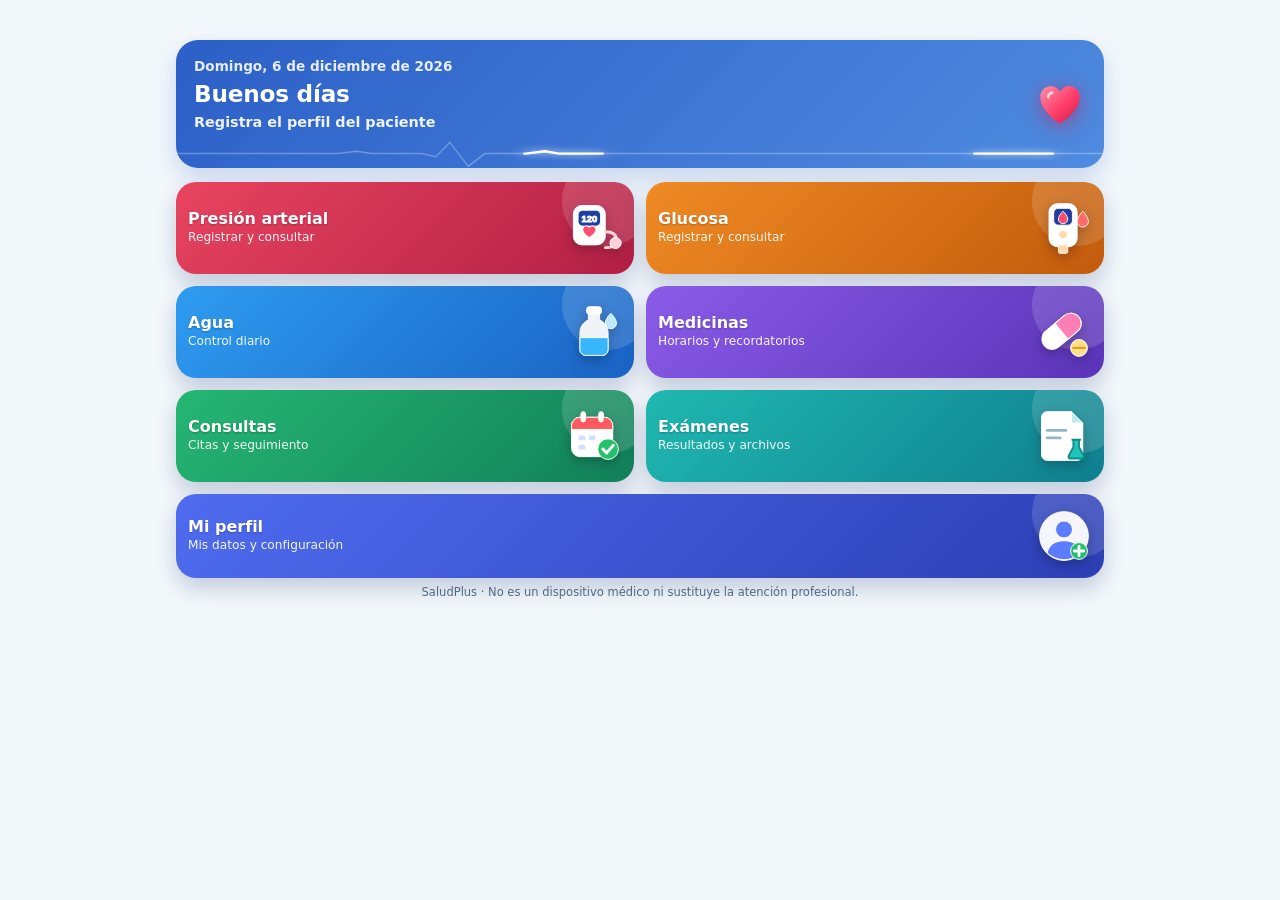
==== index.html @ 50e1f7e1 "Add files via upload" ====
<!doctype html>
<html lang="es">
<head>
<meta charset="utf-8">
<meta name="viewport" content="width=device-width, initial-scale=1, viewport-fit=cover">
<meta name="theme-color" content="#0879c9" media="(prefers-color-scheme: light)">
<meta name="theme-color" content="#0a161e" media="(prefers-color-scheme: dark)">
<meta name="description" content="SaludPlus: seguimiento personal de presión arterial, glucosa, agua, medicamentos y consultas, con asistente de salud con IA.">
<meta name="apple-mobile-web-app-capable" content="yes">
<meta name="apple-mobile-web-app-title" content="SaludPlus">
<link rel="manifest" href="manifest.json">
<link rel="icon" href="saludplus-logo.svg" type="image/svg+xml">
<link rel="apple-touch-icon" href="icon-192.png">
<title>SaludPlus</title>
<link rel="stylesheet" href="styles.css?v=65">
<link rel="stylesheet" href="exams-design.css?v=70">
<link rel="stylesheet" href="home-design.css?v=72">
<link rel="stylesheet" href="visits-design.css?v=72">
<link rel="stylesheet" href="vitals-design.css?v=72">
<link rel="stylesheet" href="care-design.css?v=77">
<link rel="stylesheet" href="reports-design.css?v=80">
<link rel="stylesheet" href="guide-design.css?v=86">
<link rel="stylesheet" href="assistant-design.css?v=81">
<link rel="stylesheet" href="print-record.css?v=80">
<link rel="stylesheet" href="hero-live.css?v=72">
</head>
<body>

<svg width="0" height="0" style="position:absolute" aria-hidden="true" focusable="false">
 <defs><linearGradient id="ringGrad" x1="0" y1="0" x2="1" y2="1"><stop offset="0" stop-color="#16b8ef"/><stop offset="1" stop-color="#21b978"/></linearGradient></defs>
 <symbol id="i-home" viewBox="0 0 24 24"><path d="M3 10.5 12 3l9 7.5"/><path d="M5.5 9.5V20h13V9.5"/><path d="M10 20v-6h4v6"/></symbol>
 <symbol id="i-activity" viewBox="0 0 24 24"><path d="M3 12h4l3-8 4 16 3-8h4"/></symbol>
 <symbol id="i-bell" viewBox="0 0 24 24"><path d="M18 8a6 6 0 0 0-12 0c0 7-3 7-3 9h18c0-2-3-2-3-9"/><path d="M10 21h4"/></symbol>
 <symbol id="i-heart" viewBox="0 0 24 24"><path d="M12 20.5s-8-4.9-8-11A4.5 4.5 0 0 1 12 7a4.5 4.5 0 0 1 8 2.5c0 6.1-8 11-8 11z"/></symbol>
 <symbol id="i-chat" viewBox="0 0 24 24"><path d="M20.5 12a8 8 0 0 1-11.7 7.1L3.5 20.5l1.4-5A8 8 0 1 1 20.5 12z"/></symbol>
 <symbol id="i-book" viewBox="0 0 24 24"><path d="M4 5a2 2 0 0 1 2-2h13v16H6a2 2 0 0 0-2 2z"/><path d="M4 19V5"/><path d="M9 8h6M9 12h4"/></symbol>
 <symbol id="i-file" viewBox="0 0 24 24"><path d="M14 3H6a2 2 0 0 0-2 2v14a2 2 0 0 0 2 2h12a2 2 0 0 0 2-2V9z"/><path d="M14 3v6h6"/><path d="M8 13h8M8 17h6"/></symbol>
 <symbol id="i-drop" viewBox="0 0 24 24"><path d="M12 3.5s6 6.3 6 10.5a6 6 0 0 1-12 0c0-4.200 6-10.500 6-10.500z"/></symbol>
 <symbol id="i-plus" viewBox="0 0 24 24"><path d="M12 5v14M5 12h14"/></symbol>
 <symbol id="i-send" viewBox="0 0 24 24"><path d="M21 3 10 14"/><path d="M21 3l-7 18-4-7-7-4z"/></symbol>
 <symbol id="i-phone" viewBox="0 0 24 24"><path d="M5 4h4l2 5-2.500 1.500a11 11 0 0 0 5 5L15 13l5 2v4a2 2 0 0 1-2 2A16 16 0 0 1 3 6a2 2 0 0 1 2-2z"/></symbol>
 <symbol id="i-alert" viewBox="0 0 24 24"><path d="M12 3.500 2.500 20h19z"/><path d="M12 10v5M12 17.500v.01"/></symbol>
 <symbol id="i-chev" viewBox="0 0 24 24"><path d="m6 9 6 6 6-6"/></symbol>
 <symbol id="i-pill" viewBox="0 0 24 24"><path d="M10.500 20.500a5 5 0 0 1-7-7l10-10a5 5 0 0 1 7 7z"/><path d="m8.500 8.500 7 7"/></symbol>
 <symbol id="i-cal" viewBox="0 0 24 24"><rect x="3.500" y="5" width="17" height="15.500" rx="3"/><path d="M3.500 10h17M8 3v4M16 3v4"/></symbol>
 <symbol id="i-gauge" viewBox="0 0 24 24"><path d="M4 16a8 8 0 1 1 16 0"/><path d="m12 16 4-5"/></symbol>
</svg>

<div class="app">

 <aside class="sidebar" aria-label="Navegación principal">
  <div class="brand"><img src="saludplus-logo.svg" alt="Logo SaludPlus"><div><b>Salud<span>Plus</span></b><small data-i18n>Control hoy, bienestar mañana</small></div></div>
  <nav class="side-nav" data-nav="side"></nav>
  <div class="side-foot">
   <div class="langpick" role="group" aria-label="Idioma / Language"><button type="button" data-lang="es">ES</button><button type="button" data-lang="en">EN</button></div>
   <p class="fine" data-i18n>Tus datos se guardan solo en este dispositivo.</p>
  </div>
 </aside>

 <div class="main-col">
  <header class="appbar">
   <div class="brand"><img src="saludplus-logo.svg" alt="Logo SaludPlus"><div><b>Salud<span>Plus</span></b><small data-i18n>Control hoy, bienestar mañana</small></div></div>
   <div class="langpick" role="group" aria-label="Idioma / Language"><button type="button" data-lang="es">ES</button><button type="button" data-lang="en">EN</button></div>
  </header>

  <main class="content">
   <nav id="subnav" class="subnav" aria-label="Secciones" hidden></nav>

   <!-- ================= HOY ================= -->
   <section id="inicio" class="view active">
    <div class="hello">
     <div><p class="eyebrow" id="todayLabel"></p><h1 id="homeGreeting">Hola</h1><p class="home-patient-identity" id="homePatientIdentity"></p></div>
     <div class="quick">
      <button class="btn small" type="button" onclick="showView('presion')"><svg class="i" style="width:18px;height:18px"><use href="#i-plus"/></svg><span data-i18n>Presión</span></button>
      <button class="btn small secondary" type="button" onclick="showView('glucosa')"><svg class="i" style="width:18px;height:18px"><use href="#i-plus"/></svg><span data-i18n>Glucosa</span></button>
      <button class="btn small secondary" type="button" data-water="250"><svg class="i" style="width:18px;height:18px"><use href="#i-drop"/></svg><span>+250 ml</span></button>
     </div>
    </div>

    <section class="home-shortcuts" aria-labelledby="shortcutTitle">
     <div class="shortcut-grid">
      <button class="shortcut-card shortcut-bp" type="button" onclick="showView('presion')" aria-label="Abrir presión arterial">
       <span class="shortcut-icon" aria-hidden="true"><svg class="art" viewBox="0 0 64 64" aria-hidden="true"><rect x="10" y="8" width="34" height="42" rx="9" fill="#fff"/><rect x="15" y="13" width="24" height="17" rx="5" fill="#1d3f9e"/><text x="27" y="26" font-size="10" font-weight="800" fill="#fff" text-anchor="middle" font-family="Arial">120</text><path d="M27 42s-7-4-7-8.5a3.8 3.8 0 017-2 3.8 3.8 0 017 2C34 38 27 42 27 42z" fill="#ff4d6d"/><path d="M44 36c9 0 12 4 12 9s-4 8-12 8" fill="none" stroke="#ffd1d9" stroke-width="3" stroke-linecap="round"/><circle cx="55" cy="48" r="6" fill="#ffd1d9"/></svg></span>
       <span class="shortcut-copy"><strong data-i18n>Presión arterial</strong><small data-i18n>Registrar y consultar</small></span>
       <span class="shortcut-arrow" aria-hidden="true">›</span>
      </button>
      <button class="shortcut-card shortcut-glucose" type="button" onclick="showView('glucosa')" aria-label="Abrir glucosa">
       <span class="shortcut-icon" aria-hidden="true"><svg class="art" viewBox="0 0 64 64" aria-hidden="true"><rect x="16" y="6" width="30" height="46" rx="9" fill="#fff"/><rect x="21" y="11" width="20" height="18" rx="5" fill="#1d3f9e"/><path d="M31 14s5 5 5 8.4a5 5 0 01-10 0C26 19 31 14 31 14z" fill="#ff4d6d"/><circle cx="31" cy="39" r="4.5" fill="#ffd9a8"/><rect x="26" y="50" width="10" height="9" rx="2" fill="#ffd9a8"/><path d="M52 14s6 6.5 6 11a6 6 0 01-12 0c0-4.5 6-11 6-11z" fill="#ff6b6b"/></svg></span>
       <span class="shortcut-copy"><strong data-i18n>Glucosa</strong><small data-i18n>Registrar y consultar</small></span>
       <span class="shortcut-arrow" aria-hidden="true">›</span>
      </button>
      <button class="shortcut-card shortcut-water" type="button" onclick="showView('agua')" aria-label="Abrir control de agua">
       <span class="shortcut-icon" aria-hidden="true"><svg class="art" viewBox="0 0 64 64" aria-hidden="true"><rect x="24" y="5" width="16" height="8" rx="3" fill="#fff"/><path d="M26 13h12v6c6 3 9 8 9 14v18a6 6 0 01-6 6H23a6 6 0 01-6-6V33c0-6 3-11 9-14z" fill="#fff" fill-opacity=".92"/><path d="M17 38h30v13a6 6 0 01-6 6H23a6 6 0 01-6-6z" fill="#38b6ff"/><path d="M50 12s6 6 6 10.5a6 6 0 01-12 0C44 18 50 12 50 12z" fill="#bfe9ff"/></svg></span>
       <span class="shortcut-copy"><strong data-i18n>Agua</strong><small data-i18n>Control diario</small></span>
       <span class="shortcut-arrow" aria-hidden="true">›</span>
      </button>
      <button class="shortcut-card shortcut-meds" type="button" onclick="showView('medicamentos')" aria-label="Abrir medicinas">
       <span class="shortcut-icon" aria-hidden="true"><svg class="art" viewBox="0 0 64 64" aria-hidden="true"><g transform="rotate(-40 30 32)"><rect x="6" y="20" width="48" height="22" rx="11" fill="#fff"/><path d="M30 20h13a11 11 0 010 22H30z" fill="#ff7eb6"/></g><circle cx="48" cy="49" r="9" fill="#ffe08a"/><path d="M42 49h12" stroke="#e0a21b" stroke-width="2.5" stroke-linecap="round"/></svg></span>
       <span class="shortcut-copy"><strong data-i18n>Medicinas</strong><small data-i18n>Horarios y recordatorios</small></span>
       <span class="shortcut-arrow" aria-hidden="true">›</span>
      </button>
      <button class="shortcut-card shortcut-visits" type="button" onclick="showView('consultas')" aria-label="Abrir consultas">
       <span class="shortcut-icon" aria-hidden="true"><svg class="art" viewBox="0 0 64 64" aria-hidden="true"><rect x="8" y="12" width="44" height="42" rx="9" fill="#fff"/><path d="M8 21a9 9 0 019-9h26a9 9 0 019 9v4H8z" fill="#ff5a5f"/><rect x="18" y="6" width="5" height="11" rx="2.5" fill="#fff"/><rect x="37" y="6" width="5" height="11" rx="2.5" fill="#fff"/><g fill="#cfe0ff"><rect x="15" y="31" width="8" height="6" rx="2"/><rect x="26" y="31" width="8" height="6" rx="2"/><rect x="15" y="41" width="8" height="6" rx="2"/></g><circle cx="47" cy="46" r="11" fill="#23c16b"/><path d="M41.5 46l4 4 7-8" fill="none" stroke="#fff" stroke-width="3.2" stroke-linecap="round" stroke-linejoin="round"/></svg></span>
       <span class="shortcut-copy"><strong data-i18n>Consultas</strong><small data-i18n>Citas y seguimiento</small></span>
       <span class="shortcut-arrow" aria-hidden="true">›</span>
      </button>
      <button class="shortcut-card shortcut-exams" type="button" onclick="showView('examenes')" aria-label="Abrir exámenes">
       <span class="shortcut-icon" aria-hidden="true"><svg class="art" viewBox="0 0 64 64" aria-hidden="true"><path d="M12 6h26l12 12v34a6 6 0 01-6 6H12a6 6 0 01-6-6V12a6 6 0 016-6z" transform="translate(2 0)" fill="#fff"/><path d="M40 6v12h12" fill="#bfe9ee"/><g stroke="#8fb9c4" stroke-width="3" stroke-linecap="round"><path d="M14 26h20M14 34h14"/></g><path d="M40 36h10M42 36v8l-5 9a2 2 0 002 3h12a2 2 0 002-3l-5-9v-8" fill="#20c4b8" stroke="#0e8f89" stroke-width="2" stroke-linejoin="round"/></svg></span>
       <span class="shortcut-copy"><strong data-i18n>Exámenes</strong><small data-i18n>Resultados y archivos</small></span>
       <span class="shortcut-arrow" aria-hidden="true">›</span>
      </button>
      <button class="shortcut-card shortcut-ai" type="button" onclick="showView('asistente')" aria-label="Abrir asistente de salud con IA">
       <span class="shortcut-icon" aria-hidden="true"><svg class="art" viewBox="0 0 64 64" aria-hidden="true"><path d="M10 12h38a6 6 0 016 6v20a6 6 0 01-6 6H30l-10 9v-9h-10a6 6 0 01-6-6V18a6 6 0 016-6z" transform="translate(0 0)" fill="#fff"/><circle cx="22" cy="28" r="3.4" fill="#7a5cf0"/><circle cx="32" cy="28" r="3.4" fill="#7a5cf0"/><circle cx="42" cy="28" r="3.4" fill="#7a5cf0"/><path d="M50 4l2 5 5 2-5 2-2 5-2-5-5-2 5-2z" fill="#ffd45c"/></svg></span>
       <span class="shortcut-copy"><strong data-i18n>Asistente IA</strong><small data-i18n>Preguntas de salud</small></span>
       <span class="shortcut-arrow" aria-hidden="true">›</span>
      </button>
      <button class="shortcut-card shortcut-profile" type="button" onclick="showView('paciente')" aria-label="Abrir mi perfil">
       <span class="shortcut-icon" aria-hidden="true"><svg class="art" viewBox="0 0 64 64" aria-hidden="true"><circle cx="32" cy="32" r="26" fill="#fff" fill-opacity=".95"/><circle cx="32" cy="25" r="9" fill="#5b7cff"/><path d="M14 50c2-9 9-13 18-13s16 4 18 13a26 26 0 01-36 0z" fill="#5b7cff"/><circle cx="48" cy="48" r="9" fill="#23c16b"/><path d="M48 43v10M43 48h10" stroke="#fff" stroke-width="3" stroke-linecap="round"/></svg></span>
       <span class="shortcut-copy"><strong data-i18n>Mi perfil</strong><small data-i18n>Mis datos y configuración</small></span>
       <span class="shortcut-arrow" aria-hidden="true">›</span>
      </button>
     </div>
    </section>

    <div id="homeLegacy" hidden><div class="home-summary-heading">
     <h2 data-i18n>Resumen de salud</h2>
     <p class="muted" data-i18n>Tus últimos registros y próximos eventos.</p>
    </div>
    <div class="tiles">
     <article class="card tile wide" id="avgBPCard">
      <div class="label"><svg class="i"><use href="#i-gauge"/></svg><span data-i18n>Presión arterial</span></div>
      <div class="bpwrap"><div class="bpmain">
      <div class="row between wrap" style="align-items:flex-end;gap:16px">
       <div><div class="muted" style="font-size:12.5px" data-i18n>Última toma (brazo izquierdo)</div><div class="value" id="homeBP">—</div><div class="muted" style="font-size:12.5px" id="homeBPSub">Sin registros</div></div>
       <div class="avgbox"><div class="muted" style="font-size:12.5px" data-i18n>Promedio de las últimas 7 tomas</div><div class="value" id="avgBP" style="font-size:22px">—</div><div id="avgBPStatus" class="bp-status" hidden></div></div>
      </div>
      <p class="muted" style="font-size:12.5px" id="avgBPSub">Se calcula con las mediciones guardadas.</p>
      <p class="muted" style="font-size:12.5px"><span data-i18n>PAM promedio:</span> <strong id="homePamAvg">—</strong></p>
      </div><div id="homeGauge"></div></div>
     </article>

     <article class="card tile">
      <div class="label"><svg class="i"><use href="#i-drop"/></svg><span data-i18n>Glucosa</span></div>
      <div class="value" id="homeGlucose">—</div>
      <div class="muted" style="font-size:12.5px" id="homeGlucoseSub">Sin registros</div>
     </article>

     <article class="card tile">
      <div class="label"><svg class="i"><use href="#i-drop"/></svg><span data-i18n>Agua de hoy</span></div>
      <div class="row wrap" style="gap:10px 14px">
       <div class="ring"><svg viewBox="0 0 100 100" aria-hidden="true"><circle class="bg" cx="50" cy="50" r="46"/><circle class="fg" id="ringFg" cx="50" cy="50" r="46"/></svg><b id="ringPct">0%</b></div>
       <div><div class="muted" style="font-size:12.5px" id="waterSummary">0 ml</div><button class="btn small ghost" type="button" style="margin-top:8px" onclick="showView('agua')" data-i18n>Registrar</button></div>
      </div>
      <div class="bar" hidden><div id="waterBar"></div></div>
     </article>

     <article class="card tile wide">
      <div class="label"><svg class="i"><use href="#i-pill"/></svg><span data-i18n>Próxima toma de medicamento</span></div>
      <div class="value" id="nextDoseTitle" style="font-size:20px">—</div>
      <div class="muted" style="font-size:13px" id="nextDoseSub">—</div>
      <div><button class="btn small secondary hidden" type="button" id="nextDoseBtn" style="margin-top:6px" data-i18n>Marcar como tomada</button></div>
     </article>

     <article class="card tile wide">
      <div class="label"><svg class="i"><use href="#i-cal"/></svg><span data-i18n>Próximas citas</span></div>
      <div id="upcomingVisits" class="list"><div class="empty" data-i18n>No hay citas futuras registradas.</div></div>
     </article>
     <article class="card tile wide">
      <div class="label"><svg class="i"><use href="#i-file"/></svg><span data-i18n>Control de exámenes</span></div>
      <div id="homeExams" class="list"></div>
      <div><button class="btn small ghost" type="button" onclick="showView('examenes')" style="margin-top:6px" data-i18n>Ver exámenes</button></div>
     </article>
    </div>

    <div class="stack" style="margin-top:14px">
     <article class="card ficha">
      <h3 data-i18n>Ficha de emergencia</h3>
      <dl>
       <dt data-i18n>Paciente</dt><dd id="homePatientName">No registrado</dd>
       <dt data-i18n>Tipo de sangre</dt><dd id="homeBloodType">No registrado</dd>
       <dt data-i18n>Alergias a medicamentos</dt><dd id="homeMedAllergies">No registradas</dd>
       <dt data-i18n>Otras alergias</dt><dd id="homeOtherAllergies">No registradas</dd>
       <dt data-i18n>Contacto de emergencia</dt><dd id="homeEmergency">No registrado</dd>
      </dl>
      <a class="btn small call hidden" id="homeEmergencyCall" href="#"><svg class="i" style="width:18px;height:18px"><use href="#i-phone"/></svg><span data-i18n>Llamar al contacto</span></a>
      <p style="margin-top:12px"><button class="btn small ghost" type="button" onclick="showView('paciente')" data-i18n>Editar perfil</button></p>
     </article>

     <article class="card">
      <div class="row between"><h3 data-i18n>Medicamentos y horarios</h3><span class="fine"><span id="homeMeds">0</span> <span data-i18n>medicamentos</span> · <span id="homeVisits">0</span> <span data-i18n>consultas</span></span></div>
      <div id="homeMedicationSchedule" class="list"><div class="empty" data-i18n>No hay medicamentos registrados.</div></div>
      <p style="margin-top:12px"><button class="btn small ghost" type="button" onclick="showView('medicamentos')" data-i18n>Administrar medicamentos</button></p>
     </article>

     <details class="fold">
      <summary><span data-i18n>Promedios de presión por periodo</span><svg class="i"><use href="#i-chev"/></svg></summary>
      <div class="fold-body">
       <div class="formgrid">
        <div class="field"><label for="homeAvgStart" data-i18n>Desde</label><input id="homeAvgStart" type="date"></div>
        <div class="field"><label for="homeAvgEnd" data-i18n>Hasta</label><input id="homeAvgEnd" type="date"></div>
       </div>
       <div class="form-actions"><button class="btn" id="homeUpdateAverages" type="button" data-i18n>Actualizar promedios</button></div>
       <div class="kpis" style="margin-top:12px">
        <div class="kpi"><span data-i18n>Sistólica / diastólica</span><strong id="homePeriodBP">—</strong></div>
        <div class="kpi"><span data-i18n>PAM promedio estimada</span><strong id="homePeriodPAM">—</strong></div>
        <div class="kpi"><span data-i18n>Mediciones incluidas</span><strong id="homePeriodCount">0</strong></div>
       </div>
       <p class="fine" style="margin-top:10px" id="homePeriodMessage">Selecciona el periodo y pulsa Actualizar promedios.</p>
      </div>
     </details>

     <details class="fold">
      <summary><span data-i18n>Últimas mediciones de presión</span><svg class="i"><use href="#i-chev"/></svg></summary>
      <div class="fold-body">
       <div class="tablewrap"><table class="report-table"><thead><tr><th data-i18n>Fecha</th><th data-i18n>Hora</th><th data-i18n>Izquierdo</th><th data-i18n>Derecho</th><th data-i18n>PAM aprox.</th></tr></thead><tbody id="homePressureTable"><tr><td colspan="5">—</td></tr></tbody></table></div>
       <p style="margin-top:12px"><button class="btn small ghost" type="button" onclick="showView('presion')" data-i18n>Ver todas las mediciones</button></p>
      </div>
     </details>

     <details class="fold">
      <summary><span data-i18n>Calendario de citas</span><svg class="i"><use href="#i-chev"/></svg></summary>
      <div class="fold-body grid cols-2">
       <div><h3 data-i18n>Próximas</h3><div id="homeUpcomingAppointments" class="list"><div class="empty" data-i18n>No hay próximas citas registradas.</div></div></div>
       <div><h3 data-i18n>Anteriores</h3><div id="homeCompletedAppointments" class="list"><div class="empty" data-i18n>No hay citas anteriores registradas.</div></div></div>
      </div>
     </details>

     <p class="notice" data-i18n>SaludPlus ayuda a organizar mediciones y documentos; no diagnostica ni sustituye a un profesional sanitario. Si tienes síntomas preocupantes, busca atención médica.</p>
    </div>
   </div>
   </section>

   <!-- ================= CONTROLES ================= -->
   <section id="presion" class="view">
    <button type="button" class="back-home-btn" onclick="showView('inicio')"><span aria-hidden="true">←</span> <span data-i18n>Volver a Inicio</span></button>
    <div class="page-head"><div><h2 data-i18n>Presión arterial</h2><p data-i18n>Registra cada toma y compara ambos brazos.</p></div>
</div>
<div class="card bp-entry-card premium-monitor">
 <div class="premium-topline">
  <div class="premium-brand"><span class="premium-logo">✿</span><span>Salud<strong>Plus</strong></span></div>
  <span class="premium-heart-mini">♡</span>
 </div>
 <div class="patient-summary" id="bpPatientSummary"><div><strong id="bpPatientName">Paciente sin configurar</strong><span id="bpPatientDetails">Completa el perfil clínico para mostrar sus datos aquí.</span></div><button type="button" class="btn secondary small" onclick="showView('perfil')">Editar perfil</button></div>
 <form id="bpForm">
  <div class="premium-dual-intro">
   <div class="premium-heart-platform"><div class="premium-big-heart">♥<svg viewBox="0 0 220 80" aria-hidden="true"><path d="M0 42 H54 L69 42 L83 18 L98 65 L116 29 L130 42 H160 L175 42 L188 25 L199 56 L210 42 H220"/></svg></div><div class="premium-rings"></div></div>
   <div><strong>Registro de ambos brazos</strong><span>Ingresa cada medición por separado en un solo registro.</span></div>
  </div>
  <div class="premium-dual-arms">
   <section class="premium-arm-panel">
    <header><span class="arm-symbol">◉</span><div><strong>Brazo izquierdo</strong><small>Medición izquierda</small></div><span class="arm-tag">IZQ.</span></header>
    <div class="premium-arm-fields">
     <label><span>Sistólica</span><input name="leftSys" type="number" inputmode="numeric" min="50" max="300" placeholder="120"/></label>
     <label><span>Diastólica</span><input name="leftDia" type="number" inputmode="numeric" min="30" max="200" placeholder="80"/></label>
     <label><span>Pulso</span><input name="leftPulse" type="number" inputmode="numeric" min="20" max="250" placeholder="72"/></label>
    </div>
   </section>
   <section class="premium-arm-panel right">
    <header><span class="arm-symbol">◉</span><div><strong>Brazo derecho</strong><small>Medición derecha</small></div><span class="arm-tag">DER.</span></header>
    <div class="premium-arm-fields">
     <label><span>Sistólica</span><input name="rightSys" type="number" inputmode="numeric" min="50" max="300" placeholder="120"/></label>
     <label><span>Diastólica</span><input name="rightDia" type="number" inputmode="numeric" min="30" max="200" placeholder="80"/></label>
     <label><span>Pulso</span><input name="rightPulse" type="number" inputmode="numeric" min="20" max="250" placeholder="72"/></label>
    </div>
   </section>
  </div>
  <p class="premium-dual-help">Puedes registrar un brazo o ambos en el mismo registro. Completa sistólica y diastólica de cada brazo que hayas medido.</p>
  <div class="premium-footer">
   <label class="premium-date"><span>▦</span><input name="date" type="date" required/></label>
   <label class="premium-date"><span>◷</span><input name="time" type="time" required/></label>
   <button class="btn premium-save" type="submit"><span>▣</span> Guardar</button>
  </div>
  <div class="premium-extras">
   <label><span>N.º de toma</span><select name="take"><option>1</option><option>2</option><option>3</option></select></label>
   <label class="premium-notes"><span>Notas (opcional)</span><input name="notes" placeholder="Ej. en reposo, por la mañana"/></label>
   <button class="btn premium-clear" type="reset">Limpiar valores</button>
  </div>
 </form>
</div>
<div class="card" id="bpAverageCard"><div class="bpwrap"><div class="bpmain">
      <div class="muted" style="font-size:13px" data-i18n>Clasificación del registro</div>
      <div class="value" id="bpCombinedAvg">—</div>
      <div id="bpAverageStatus" class="bp-status" hidden></div>
      <div class="muted" style="font-size:13px" id="bpAverageAdvice">Registra mediciones para ver la clasificación orientativa.</div>
     </div><div id="bpGauge"></div></div></div>
<div class="card age-clinical-card" id="ageClinicalCard" aria-live="polite"><div class="row between wrap"><div><h3 style="margin:0">Interpretación según perfil</h3><p class="muted" id="clinicalProfileLine">Completa tu fecha de nacimiento en Mi perfil.</p></div><span class="badge" id="clinicalAgeBadge">Perfil pendiente</span></div><div class="clinical-metrics" id="clinicalMetrics"><div class="clinical-metric status-unknown"><small>Presión más reciente</small><strong>—</strong><span>Esperando registros</span></div><div class="clinical-metric status-unknown"><small>PAM aproximada</small><strong>—</strong><span>No es un diagnóstico</span></div><div class="clinical-metric status-unknown"><small>Pulso registrado</small><strong>—</strong><span>Depende de edad y actividad</span></div></div><p class="fine" id="clinicalGuidance">La clasificación se selecciona según edad y referencia clínica. No sustituye una valoración profesional.</p></div>
<div class="card"><div class="row between" style="margin-bottom:10px"><h3 style="margin:0" data-i18n>Historial</h3><span class="muted" style="font-size:13px" id="bpCount">0 registros</span></div><div id="bpList" class="list"><div class="empty" data-i18n>Aún no hay mediciones.</div></div>
</div>
<div class="card map-entry-card"><div class="row between wrap" style="align-items:center;gap:12px">
      <div><h3 data-i18n>Mapa de presión</h3><p class="muted" data-i18n>Organiza las lecturas domiciliarias por hora y observa su evolución diaria.</p></div>
     </div></div>
<div class="bp-hidden-support" hidden aria-hidden="true"><div class="card" id="bpSelectedCard">
      <div class="row between wrap"><div><h3>Medición seleccionada</h3><p class="muted" id="bpSelectedDateTime">Selecciona un registro del historial para ver su velocímetro.</p></div><span class="badge">Historial</span></div>
      <div class="value" id="bpSelectedValue">—</div><div id="bpSelectedGauge"></div>
     </div>
    
    <div class="stack">
     
     
     <div class="grid cols-3">
      <div class="card tile reference-tile metric-reference-card">
       <div class="label" data-i18n>Promedio sistólica</div>
       <div class="metric-main"><div class="value" id="bpSysAvg">—</div><div id="bpSysMiniGauge" class="mini-gauge"></div></div>
       <div class="reference-note"><strong>Referencia adultos en casa:</strong><br>Menor de 120: no elevada<br>120–134: elevada<br>135 o más: umbral de hipertensión*</div>
      </div>
      <div class="card tile reference-tile metric-reference-card">
       <div class="label" data-i18n>Promedio diastólica</div>
       <div class="metric-main"><div class="value" id="bpDiaAvg">—</div><div id="bpDiaMiniGauge" class="mini-gauge"></div></div>
       <div class="reference-note"><strong>Referencia adultos en casa:</strong><br>Menor de 70: no elevada<br>70–84: elevada<br>85 o más: umbral de hipertensión*</div>
      </div>
      <div class="card tile reference-tile pam-reference-tile metric-reference-card">
       <div class="label" data-i18n>PAM promedio aproximada</div>
       <div class="metric-main"><div class="value" id="bpPamAvg">—</div><div id="pamMiniGauge" class="mini-gauge pam-mini-gauge"></div></div>
       <div id="pamScale" class="pam-scale" aria-live="polite">
        <div class="pam-scale-status">Esperando mediciones</div>
        <div class="pam-scale-track"><span class="pam-zone pam-low"></span><span class="pam-zone pam-usual"></span><span class="pam-zone pam-high"></span><i id="pamScaleMarker" class="pam-marker" hidden></i></div>
        <div class="pam-scale-labels"><span>Baja<br><b>&lt;65</b></span><span>Referencia habitual*<br><b>65–100</b></span><span>Elevada<br><b>&gt;100</b></span></div>
        <p id="pamScaleExplanation" class="reference-note">La PAM es un cálculo orientativo; no diagnostica por sí sola daño en órganos.</p>
       </div>
      </div>
     </div>
     <div class="card tile reference-tile"><div class="label" data-i18n>Diferencia sistólica entre brazos</div><div class="value" id="bpDiff">—</div><div class="reference-note"><strong>Referencia:</strong><br>Más de 10 mmHg: repetir y confirmar la diferencia. Si persiste, las mediciones posteriores suelen hacerse en el brazo con la cifra mayor.</div></div>
     <div class="notice reference-caution"><strong>Importante:</strong> Estas cifras de sistólica y diastólica corresponden a referencias para adultos en mediciones domiciliarias, basadas en ESC 2024. No deben aplicarse automáticamente a niños o adolescentes: sus valores se interpretan según edad, sexo, estatura y criterio profesional. *El umbral se valora con el promedio de sistólica y/o diastólica, no con una cifra aislada.</div>

     
     
     <p class="notice" data-i18n>La PAM se estima como (sistólica + 2 × diastólica) / 3. Las diferencias entre brazos y los promedios son datos descriptivos, no un diagnóstico. Para seguimiento habitual, mide en condiciones consistentes y sigue las indicaciones de tu profesional.</p>
    </div></div>
</section>

   <section id="mapa-presion" class="view map-pressure-screen" hidden aria-hidden="true">
    <button type="button" class="back-home-btn" onclick="showView('inicio')"><span aria-hidden="true">←</span> <span data-i18n>Volver a Inicio</span></button>
    <div class="page-head"><div><h2 data-i18n>Mapa de presión</h2><p data-i18n>Seguimiento domiciliario de las mediciones según la hora del día.</p></div></div>
    <div class="card bp-entry-card premium-monitor map-monitor-shell">
     <div class="premium-topline">
      <div class="premium-brand"><span class="premium-logo">✿</span><span>Salud<strong>Plus</strong></span></div>
      <span class="premium-heart-mini">♡</span>
     </div>
     <div class="patient-summary map-patient-summary"><div><strong id="mapPatientName">Paciente sin configurar</strong><span id="mapPatientDetails">Completa el perfil clínico para mostrar sus datos aquí.</span></div><button type="button" class="btn secondary small" onclick="showView('perfil')">Editar perfil</button></div>
     <div class="premium-dual-intro map-heart-intro">
      <div class="premium-heart-platform"><div class="premium-big-heart">♥<svg viewBox="0 0 220 80" aria-hidden="true"><path d="M0 42 H54 L69 42 L83 18 L98 65 L116 29 L130 42 H160 L175 42 L188 25 L199 56 L210 42 H220"/></svg></div><div class="premium-rings"></div></div>
      <div><strong>Mapa de presión</strong><span>Organiza y consulta tus mediciones por día y horario.</span></div>
     </div>
     <div class="map-content-stack">
     <div class="notice map-disclaimer"><strong>Importante:</strong> Este mapa organiza mediciones hechas en casa. No sustituye un MAPA clínico de 24 horas con un monitor automático. No hagas mediciones adicionales ni cambies tratamientos sin indicación profesional.</div>
     <div class="card"><h3 data-i18n>Configurar seguimiento</h3><p class="muted">Los horarios son orientativos y se pueden ajustar a las indicaciones del profesional de salud.</p>
      <form id="bpMapSettingsForm"><div class="formgrid">
       <div class="field"><label>Fecha de inicio</label><input name="startDate" type="date" required></div>
       <div class="field"><label>Duración del seguimiento</label><select name="duration"><option value="3">3 días</option><option value="7" selected>7 días</option></select></div>
       <div class="field"><label>Hora orientativa de mañana</label><input name="morningTime" type="time" required></div>
       <div class="field"><label>Hora orientativa de noche</label><input name="eveningTime" type="time" required></div>
      </div><div class="form-actions"><button class="btn" type="submit">Guardar configuración</button></div></form>
      <p class="fine">En protocolos domiciliarios habituales se realizan lecturas por la mañana y por la noche, con dos mediciones separadas por aproximadamente un minuto. El profesional debe confirmar el plan apropiado para cada paciente.</p>
     </div>
     <div class="card"><h3 data-i18n>Registrar sesión</h3><p class="muted">Registra dos lecturas de la misma sesión. Selecciona el brazo indicado por tu profesional.</p>
      <form id="bpMapSessionForm"><div class="formgrid">
       <div class="field"><label>Fecha</label><input name="date" type="date" required></div>
       <div class="field"><label>Sesión</label><select name="period"><option>Mañana</option><option>Noche</option><option>Otra hora</option></select></div>
       <div class="field"><label>Brazo utilizado</label><select name="arm"><option>Izquierdo</option><option>Derecho</option></select></div>
       <div class="field"><label>Hora de lectura 1</label><input name="time1" type="time" required></div>
       <div class="field"><label>Lectura 1 · sistólica</label><input name="sys1" type="number" min="40" max="300" required></div>
       <div class="field"><label>Lectura 1 · diastólica</label><input name="dia1" type="number" min="20" max="200" required></div>
       <div class="field"><label>Lectura 1 · pulso (opcional)</label><input name="pulse1" type="number" min="20" max="250"></div>
       <div class="field"><label>Hora de lectura 2</label><input name="time2" type="time" required></div>
       <div class="field"><label>Lectura 2 · sistólica</label><input name="sys2" type="number" min="40" max="300" required></div>
       <div class="field"><label>Lectura 2 · diastólica</label><input name="dia2" type="number" min="20" max="200" required></div>
       <div class="field"><label>Lectura 2 · pulso (opcional)</label><input name="pulse2" type="number" min="20" max="250"></div>
       <div class="field full"><label>Notas (opcional)</label><input name="notes" placeholder="Ej. antes del desayuno, reposo"></div>
      </div><div class="form-actions"><button class="btn" type="submit">Guardar sesión</button><button class="btn ghost" type="reset">Limpiar</button></div></form>
     </div>
     <div class="card"><div class="row between wrap"><div><h3>Gráfica diaria</h3><p class="muted">La gráfica muestra las lecturas según su hora real.</p></div><div class="field map-date-field"><label>Ver día</label><input id="bpMapDay" type="date"></div></div>
      <div id="bpMapProgress" class="map-progress"></div><div id="bpMapChart" class="map-chart"><div class="empty">Registra una sesión para generar la gráfica.</div></div><div id="bpMapAverages" class="map-averages"></div>
     </div>
     <div class="card"><div class="row between wrap"><h3>Sesiones registradas</h3><span id="bpMapCount" class="muted">0 sesiones</span></div><div id="bpMapList" class="list"></div></div>
    </div></div></section>

   <section id="glucosa" class="view">
    <button type="button" class="back-home-btn" onclick="showView('inicio')"><span aria-hidden="true">←</span> <span data-i18n>Volver a Inicio</span></button>
    <div class="page-head"><div><h2 data-i18n>Control de glucosa</h2><p data-i18n>Registra tu lectura directamente en el glucómetro digital.</p></div></div>

    <div class="glucose-design2">
      <div class="glucose-design2-head">
        <div class="glucose-brandline"><span class="glucose-brandmark">✿</span><strong>Salud<span>Plus</span></strong></div>
        <span class="glucose-head-caption">CONTROL DE GLUCOSA</span>
      </div>

      <div class="glucose-design2-grid">
        <form id="glucoseForm" class="glucose-device-form">
          <div class="glucose-device">
            <div class="glucose-device-top"><span class="glucose-drop">◆</span><strong>Glucosa</strong><small>mg/dL</small></div>
            <div class="glucose-device-screen">
              <label for="glucoseInput">Resultado de tu medición</label>
              <div class="glucose-input-line">
                <input id="glucoseInput" name="value" type="number" inputmode="decimal" min="20" max="800" placeholder="105" required aria-label="Resultado de glucosa en miligramos por decilitro"/>
                <span>mg/dL</span>
              </div>
            </div>
            <div class="glucose-moment-label">¿Cuándo te mediste?</div>
            <select name="when" id="glucoseMoment" class="glucose-moment-select">
              <option>Ayunas</option><option>Antes de comer</option><option>2 horas después de comer</option><option>Antes de dormir</option><option>Otro</option>
            </select>
            <div class="glucose-device-datetime">
              <label>Fecha<input name="date" type="date" required></label>
              <label>Hora<input name="time" type="time" required></label>
            </div>
            <label class="glucose-notes-label">Notas (opcional)<textarea name="notes" rows="2" placeholder="Comida, síntomas o indicaciones relevantes"></textarea></label>
            <button class="glucose-register-btn" type="submit"><span>✓</span> Registrar medición</button>
            <div class="glucose-strip-art"><i></i></div>
          </div>
        </form>

        <aside class="glucose-reference-column">
          <div class="glucose-reference-card">
            <h3>Rangos de referencia</h3>
            <p>Orientación general para adultos. No diagnostica.</p>
            <div class="glucose-reference-row ref-green"><span class="ref-dot"></span><div><strong>Ayunas: 70–99</strong><small>Referencia habitual en pruebas de laboratorio</small></div></div>
            <div class="glucose-reference-row ref-yellow"><span class="ref-dot"></span><div><strong>Ayunas: 100–125</strong><small>Requiere valoración profesional</small></div></div>
            <div class="glucose-reference-row ref-red"><span class="ref-dot"></span><div><strong>Ayunas: ≥126</strong><small>Requiere confirmación clínica</small></div></div>
            <div class="glucose-reference-row ref-blue"><span class="ref-dot"></span><div><strong>Después de comer</strong><small>La meta depende del tiempo transcurrido y del plan individual</small></div></div>
            <div class="glucose-reference-note">Las cifras de ayuno corresponden a referencias de pruebas de laboratorio. Un glucómetro doméstico no confirma por sí solo un diagnóstico.</div>
          </div>
          <div class="glucose-latest-card">
            <div class="latest-card-title"><span>◉</span> Última medición guardada</div>
            <div class="latest-value"><strong id="glucoseHeroValue">---</strong><span>mg/dL</span></div>
            <div class="latest-meta" id="glucoseLatestMeta">Aún no hay mediciones registradas</div>
          </div>
        </aside>
      </div>
    </div>

    <div class="card glucose-gauge-card glucose-gauge-design2">
      <div class="glucose-section-title"><span>03</span><div><h3>Visualización de tu resultado</h3><p>El velocímetro corresponde a la última lectura guardada.</p></div></div>
      <div id="glucoseGauge" aria-live="polite"></div>
      <p class="fine">La interpretación depende del momento de medición y de los objetivos acordados con tu profesional de salud. Los colores son orientativos.</p>
    </div>

    <div class="card glucose-history-design2">
      <div class="row between wrap" style="margin-bottom:10px"><div class="glucose-section-title"><span>04</span><div><h3>Historial de glucosa</h3><p>Consulta tus mediciones anteriores.</p></div></div><div class="muted" style="font-size:13px" id="glucoseAvg">Promedio: —</div></div>
      <div id="glucoseTrend" class="glucose-trend" aria-label="Gráfica de evolución de glucosa"></div>
      <div id="glucoseList" class="list"><div class="empty" data-i18n>Aún no hay mediciones.</div></div>
    </div>
    <p class="notice" data-i18n>Los objetivos de glucosa dependen de cada persona, del momento de la medición y de su plan clínico. La aplicación no asigna un diagnóstico automático.</p>
   </section>

   <section id="agua" class="view water-premium">
    <button type="button" class="back-home-btn" onclick="showView('inicio')"><span aria-hidden="true">←</span> <span data-i18n>Volver a Inicio</span></button>
    <div class="water-heading"><div class="water-drop-mark">💧</div><div><p class="water-kicker">SALUDPLUS · BIENESTAR</p><h2>Control de hidratación</h2><p>Registra y da seguimiento a tu consumo diario de agua.</p></div></div>
    <div class="water-dashboard">
     <div class="water-bottle-panel">
      <div class="water-bottle-glow"></div>
      <div class="water-bottle"><div class="bottle-cap"></div><div class="bottle-neck"></div><div class="bottle-body">
       <div class="bottle-scale"><span>3.0 L</span><span>2.5 L</span><span>2.0 L</span><span>1.5 L</span><span>1.0 L</span><span>0.5 L</span></div>
       <div class="bottle-water" id="bottleFill"><div class="bottle-wave"></div></div>
      </div></div>
      <div class="bottle-caption">Tu progreso de hoy</div>
     </div>
     <div class="water-main-panel">
      <div class="water-top-cards">
       <div class="water-mini-card"><span class="water-mini-icon">◎</span><div><small>Meta diaria</small><strong id="waterGoalDisplay">2,000 ml</strong></div><button type="button" class="water-edit-goal" onclick="document.getElementById('waterSettings').scrollIntoView({behavior:'smooth',block:'center'})" aria-label="Configurar meta">›</button></div>
       <div class="water-mini-card"><span class="water-mini-icon">▦</span><div><small>Hoy</small><strong id="waterDateDisplay">Hoy</strong></div></div>
      </div>
      <div class="water-progress-card">
       <div class="water-ring" id="waterRing"><div class="water-ring-inner"><span>💧</span><strong id="waterLiters">0 ml</strong><small>de <span id="waterGoalLiters">2.0 L</span></small><b id="waterPercent">0%</b></div></div>
       <div class="water-cheer"><span class="water-mascot">💧</span><strong id="waterEncouragement">¡Cada vaso cuenta!</strong><small>Escucha tu sed y mantén hábitos saludables.</small></div>
      </div>
      <div class="water-add-card"><h3>＋ Agregar agua</h3><div class="water-add-grid">
       <button type="button" data-water="250"><span>🥛</span><strong>250 ml</strong></button>
       <button type="button" data-water="500"><span>🥛</span><strong>500 ml</strong></button>
       <button type="button" data-water="1000"><span>🧴</span><strong>1 litro</strong></button>
       <form id="waterCustomForm"><label for="waterCustomMl">Personalizar</label><div><input id="waterCustomMl" type="number" min="1" max="5000" step="1" placeholder="ml" inputmode="numeric" required><button type="submit" aria-label="Agregar cantidad personalizada">＋</button></div></form>
      </div><button type="button" id="waterUndo" class="water-undo">↶ Deshacer última toma</button></div>
      <div class="water-benefits"><h3>✦ Hábitos de hidratación</h3><div class="water-benefit-grid"><div><span>🧠</span><small>Apoya la concentración</small></div><div><span>❤️</span><small>Contribuye al bienestar</small></div><div><span>🌿</span><small>Apoya funciones del cuerpo</small></div><div><span>⚡</span><small>Acompaña tu actividad</small></div></div></div>
     </div>
    </div>
    <div class="card water-history-card"><div class="row between wrap"><h3>Registro de agua de hoy</h3><span class="muted" id="waterBig">0 ml</span></div><div id="waterHistory" class="list"></div></div>
    <div class="card water-settings-card"><h3>Meta y recordatorios</h3><form id="waterSettings"><div class="formgrid">
      <div class="field"><label data-i18n>Meta diaria (ml)</label><input name="goal" type="number" inputmode="numeric" min="250" max="10000" step="250" required></div>
      <div class="field"><label data-i18n>Recordatorio cada</label><select name="interval"><option value="30">30 minutos</option><option value="60">60 minutos</option><option value="90">90 minutos</option><option value="120">120 minutos</option></select></div>
     </div><div class="form-actions"><button class="btn" type="submit" data-i18n>Guardar meta y recordatorio</button><button class="btn secondary" type="button" id="enableNotifications" data-i18n>Activar notificaciones</button></div></form>
     <p class="fine" style="margin-top:12px">La cantidad adecuada varía según la edad, actividad, clima y salud. No es necesario forzar el consumo ni cumplir una cifra universal. Sigue las indicaciones de tu profesional sanitario si tienes restricciones de líquidos.</p>
    </div>
    <div class="card"><h3 data-i18n>Alarmas de medicamentos</h3><p class="muted" style="font-size:13.5px" data-i18n>Los horarios se toman de los medicamentos registrados. Mantén la aplicación abierta para que pueda revisar la hora y avisarte.</p><div id="alarmStatus" class="goodnote" style="margin:12px 0">Los recordatorios se revisan mientras esta página está abierta.</div><div id="alarmList" class="list"></div><button type="button" class="btn ghost" id="testAlarm" style="margin-top:12px" data-i18n>Probar alarma</button><p class="fine" style="margin-top:12px" data-i18n>En iPhone y navegadores, las alarmas web no están garantizadas si cierras la página o el sistema suspende la app.</p></div>
   </section>

   <section id="graficas" class="view">
    <button type="button" class="back-home-btn" onclick="showView('inicio')"><span aria-hidden="true">←</span> <span data-i18n>Volver a Inicio</span></button>
    <div class="page-head"><div><h2 data-i18n>Evolución</h2><p data-i18n>Visualiza tus registros guardados y filtra por fechas.</p></div></div>
    <div class="stack">
     <div class="card"><div class="formgrid">
      <div class="field full"><label for="chartType" data-i18n>Control que deseas ver</label><select id="chartType"><option value="bp">Presión arterial (sistólica/diastólica)</option><option value="glucose">Glucosa</option><option value="pulse">Pulso / frecuencia cardíaca</option><option value="weight">Peso</option><option value="water">Consumo de agua</option></select></div>
      <div class="field"><label for="chartStart" data-i18n>Fecha inicial</label><input id="chartStart" type="date"></div>
      <div class="field"><label for="chartEnd" data-i18n>Fecha final</label><input id="chartEnd" type="date"></div>
     </div><div class="form-actions"><button class="btn" id="drawChartBtn" type="button" data-i18n>Actualizar gráfica</button><button class="btn secondary" id="chartAllDatesBtn" type="button" data-i18n>Ver todo el historial</button></div></div>
     <div class="grid cols-2" id="chartCards">
      <div class="card"><h3 id="chartTitle">Presión arterial</h3><div id="chartSummary" class="muted" style="font-size:13px">Registra controles para ver la evolución.</div><div class="chart-wrap" id="chartArea"></div><div class="chart-legend" id="chartLegend"></div><p class="fine glucose-chart-note" data-i18n>Los colores son orientativos y solo aplican a referencias en ayunas o a las 2 horas después de comer. Otros momentos requieren interpretar el resultado según el plan clínico individual. Un resultado aislado no establece un diagnóstico.</p></div>
      <div class="card"><h3 data-i18n>Registrar pulso o peso</h3><p class="muted" style="font-size:13px;margin-bottom:12px" data-i18n>Son controles opcionales; se incluyen en las gráficas.</p>
       <form id="extraControlForm"><div class="formgrid">
        <div class="field"><label data-i18n>Tipo</label><select name="type"><option value="pulse">Pulso (latidos/min)</option><option value="weight">Peso (kg)</option></select></div>
        <div class="field"><label data-i18n>Valor</label><input name="value" type="number" inputmode="decimal" step="0.1" min="0.1" required></div>
        <div class="field"><label data-i18n>Fecha</label><input name="date" type="date" required></div>
        <div class="field"><label data-i18n>Hora</label><input name="time" type="time" required></div>
        <div class="field full"><label data-i18n>Nota (opcional)</label><input name="note" maxlength="160" placeholder="Ej. en reposo, después de caminar"></div>
       </div><div class="form-actions"><button class="btn" type="submit" data-i18n>Guardar control</button></div></form>
      </div>
     </div>
    </div>
   </section>

   <!-- ================= MI SALUD ================= -->
   <section id="medicamentos" class="view medication-premium">
    <button type="button" class="back-home-btn" onclick="showView('inicio')"><span aria-hidden="true">←</span> <span data-i18n>Volver a Inicio</span></button>
    <div class="med-hero">
     <div class="med-hero-copy"><div class="med-pill-icon">💊</div><div><p class="med-kicker">SALUDPLUS · CUIDADO DIARIO</p><h2>Mis Medicamentos</h2><p>Registra, organiza y consulta tus recordatorios.</p></div></div>
     <div class="med-hero-art"><div class="med-bottle"><span>＋</span></div><div class="med-capsule">💊</div></div>
     <div class="med-progress"><div class="med-progress-ring" id="medProgressRing"><div><strong id="medTakenCount">0 de 0</strong><small>medicamentos tomados hoy</small><b id="medTakenPercent">0%</b></div><span class="mp-bar"><i></i></span></div></div>
     <div class="med-next" id="medNextReminder"><span>🔔</span><div><small>Próximo recordatorio</small><strong id="medNextTime">Sin horarios pendientes</strong><small id="medNextName">Agrega tus medicamentos</small></div></div>
    </div>
    <button type="button" class="med-add-main" id="toggleMedForm">＋ Agregar medicamento</button>
    <div class="card med-form-card hidden" id="medFormCard"><div class="row between"><h3>Nuevo medicamento</h3><button type="button" class="med-close-form" id="closeMedForm" aria-label="Cerrar">×</button></div>
      <form id="medForm"><div class="formgrid">
       <div class="field"><label data-i18n>Nombre</label><input name="name" required placeholder="Nombre del medicamento"></div>
       <div class="field"><label data-i18n>Dosis prescrita</label><input name="dose" required placeholder="Como aparece en la receta"></div>
       <div class="field"><label data-i18n>Hora de recordatorio</label><input name="time" type="time" required></div>
       <div class="field"><label data-i18n>Fecha de inicio</label><input name="start" type="date" required></div>
       <div class="field"><label data-i18n>Fecha de fin (si aplica)</label><input name="end" type="date"></div>
       <div class="field"><label data-i18n>Vincular receta</label><select name="prescription" id="medPrescription"><option value="">Sin receta vinculada</option></select></div>
       <div class="field full"><label data-i18n>Instrucciones de la receta</label><textarea name="instructions" placeholder="Frecuencia y duración prescritas; no cambies la indicación por cuenta propia"></textarea></div>
      </div><div class="form-actions"><button class="btn" type="submit" data-i18n>Guardar medicamento</button></div></form>
    </div>
    <div class="med-list-panel"><div class="row between wrap"><h3>▦ Medicamentos de hoy</h3><span class="med-date-chip" id="medTodayDate"></span></div><div id="medList" class="med-list"><div class="empty" data-i18n>No hay medicamentos registrados.</div></div></div>
    <p class="notice" data-i18n>Los horarios son recordatorios de apoyo. La página web no garantiza alarmas si el navegador está cerrado o el sistema suspende la app. Sigue siempre la receta y no cambies dosis u horarios sin consultar a un profesional sanitario.</p>
   </section>

   <section id="consultas" class="view visits-premium">
    <button type="button" class="back-home-btn" onclick="showView('inicio')"><span aria-hidden="true">←</span> <span data-i18n>Volver a Inicio</span></button>
    <div class="visits-heading"><div class="visits-heading-icon">🗓️</div><div><p class="visits-kicker">SALUDPLUS · SEGUIMIENTO</p><h2>Mis Consultas</h2><p>Organiza tus próximas citas y conserva tu historial médico.</p></div></div>
    <div class="visits-summary">
     <div><span>📅</span><small>Próximas citas</small><strong id="visitsUpcomingCount">0</strong></div>
     <div><span>🩺</span><small>Consultas registradas</small><strong id="visitsTotalCount">0</strong></div>
     <div><span>📎</span><small>Documentos adjuntos</small><strong id="visitsFilesCount">0</strong></div>
    </div>
    <button type="button" class="visit-add-main" id="toggleVisitForm">＋ Registrar consulta o cita</button>
    <div class="card visit-form-card hidden" id="visitFormCard"><div class="row between"><h3>Registrar consulta</h3><button type="button" class="visit-close-form" id="closeVisitForm" aria-label="Cerrar">×</button></div>
     <form id="visitForm"><div class="formgrid">
      <div class="field"><label data-i18n>Fecha de consulta</label><input name="date" type="date" required></div>
      <div class="field"><label data-i18n>Próxima cita (si aplica)</label><input name="nextDate" type="date"></div>
      <div class="field"><label data-i18n>Hora de próxima cita</label><input name="nextTime" type="time"></div>
      <div class="field"><label data-i18n>Médico</label><input name="doctor" placeholder="Nombre del médico"></div>
      <div class="field"><label data-i18n>Especialidad</label><input name="specialty" placeholder="Ej. cardiología"></div>
      <div class="field full"><label data-i18n>Motivo / notas</label><textarea name="notes" placeholder="Motivo, indicaciones y seguimiento"></textarea></div>
      <div class="field full"><label data-i18n>Adjuntar receta o documento (imagen o PDF)</label><input name="file" type="file" accept="image/*,.pdf,application/pdf"></div>
     </div><div class="form-actions"><button class="btn" type="submit" data-i18n>Guardar consulta</button></div></form>
    </div>
    <div class="visits-tabs" role="tablist" aria-label="Filtrar consultas">
     <button type="button" class="active" data-visit-filter="upcoming">Próximas</button>
     <button type="button" data-visit-filter="history">Historial</button>
     <button type="button" data-visit-filter="all">Todas</button>
    </div>
    <div class="visits-list-panel"><div class="row between wrap"><h3 id="visitsListTitle">Próximas consultas</h3><span class="visit-today-chip" id="visitsToday"></span></div><div id="visitList" class="visit-cards"><div class="empty" data-i18n>No hay consultas registradas.</div></div></div>
    <div class="visit-note">Los recordatorios de citas dependen de los permisos y de que el navegador permita ejecutar la aplicación. Conserva también tus citas en el calendario habitual.</div>
   </section>

   <section id="examenes" class="view exams-dashboard">
    <button type="button" class="back-home-btn" onclick="showView('inicio')"><span aria-hidden="true">←</span> <span data-i18n>Volver a Inicio</span></button>
    <div class="exam-hero">
     <div class="exam-hero-icon" aria-hidden="true">▤</div>
     <div><h2 data-i18n>Exámenes y Resultados</h2><p data-i18n>Expediente de laboratorio y estudios</p></div>
    </div>
    <div class="exam-stat-grid" id="examSummary"></div>
    <div class="exam-search-row">
     <label class="exam-search"><span aria-hidden="true">⌕</span><input id="examSearchInput" type="search" placeholder="Buscar examen o resultado..." aria-label="Buscar examen o resultado"></label>
     <button class="exam-filter-button" type="button" id="examClearSearch" aria-label="Limpiar búsqueda">×</button>
    </div>
    <div class="exam-category-row" role="group" aria-label="Filtrar exámenes">
     <button type="button" class="exam-category active" data-exam-filter="all">Todos</button>
     <button type="button" class="exam-category" data-exam-filter="lab">Laboratorio</button>
     <button type="button" class="exam-category" data-exam-filter="image">Imagen</button>
     <button type="button" class="exam-category" data-exam-filter="cardio">Cardiología</button>
     <button type="button" class="exam-category" data-exam-filter="other">Otros</button>
     <button type="button" class="exam-category" data-exam-filter="files">Con archivos</button>
    </div>
    <div class="exam-recent-heading"><h3 data-i18n>Exámenes recientes</h3><span id="examResultCount"></span></div>
    <div id="examResultList" class="list exam-result-dashboard-list"></div>
    <button class="exam-primary-action" type="button" id="newResultBtn"><span aria-hidden="true">＋</span> <span data-i18n>Registrar nuevo examen</span></button>
    <details class="exam-more-options">
     <summary>Programación y grupos de exámenes</summary>
     <div class="exam-more-content">
      <div class="row wrap" style="gap:8px"><button class="btn" type="button" id="newPlanBtn" data-i18n>Nuevo grupo de exámenes</button></div>
      <div class="card"><h3 data-i18n>Grupos sugeridos</h3><p class="muted" style="font-size:13px;margin-bottom:10px" data-i18n>Son ideas generales. Tu médico decide qué exámenes necesitas y cada cuánto; ajusta las fechas a su indicación.</p><div id="examTemplates" class="chipgrid"></div></div>
      <div><h3 style="margin:4px 2px 10px" data-i18n>Mis grupos de exámenes</h3><div id="examPlanList" class="list"></div></div>
      <div class="card" id="examTrendCard" hidden><div class="row between wrap"><h3 style="margin:0" data-i18n>Evolución de un resultado</h3><select id="examTrendSel" class="seg-select" aria-label="Examen"></select></div><p class="fine" id="examTrendUnit"></p><div id="examTrendChart" class="chart-wrap"></div></div>
     </div>
    </details>
    <p class="notice info" data-i18n>Los archivos de resultados se guardan solo en este dispositivo y no entran en el respaldo JSON. La IA solo lee un resultado cuando lo eliges en el asistente y lo autorizas.</p>
   </section>

   <section id="paciente" class="view">
    <button type="button" class="back-home-btn" onclick="showView('inicio')"><span aria-hidden="true">←</span> <span data-i18n>Volver a Inicio</span></button>
    <div class="page-head"><div><h2 data-i18n>Perfil del paciente</h2><p data-i18n>Datos personales y de seguridad médica. Completa solo lo que quieras guardar.</p></div></div>
    <div class="stack">
     <div class="card" id="patientSummaryCard"><div id="patientSummaryContent"><p class="muted">Registra y guarda el perfil para generar el resumen del paciente.</p></div></div>
     <div class="card"><form id="patientForm"><div class="formgrid">
      <div class="field"><label data-i18n>Nombre completo</label><input name="name" autocomplete="name"></div>
      <div class="field full"><label>Fotografía del paciente</label><input name="photoFile" type="file" accept="image/*"><small class="muted">La foto se guarda en este dispositivo.</small></div>
      <div class="field"><label data-i18n>Fecha de nacimiento</label><input name="birthDate" type="date"></div>
      <div class="field"><label>Peso (kg)</label><input name="weightKg" type="number" inputmode="decimal" min="1" max="500" step="0.1" placeholder="Ej. 68"></div>
      <div class="field"><label>Diagnóstico de hipertensión</label><select name="hypertension"><option value="">No indicado</option><option value="yes">Sí, diagnosticada</option><option value="no">No diagnosticada</option><option value="suspected">En evaluación</option></select></div>
      <div class="field"><label>Estatura (cm) · necesaria para referencias pediátricas</label><input name="heightCm" type="number" inputmode="decimal" min="30" max="250" step="0.1" placeholder="Ej. 165"></div>
      <div class="field"><label>Fecha de actualización de estatura</label><input name="heightDate" type="date"></div>
      <div class="field"><label data-i18n>Sexo (opcional)</label><select name="sex"><option value="">No especificado</option><option>Femenino</option><option>Masculino</option><option>Prefiero no decirlo</option></select></div>
      <div class="field"><label data-i18n>Teléfono del paciente</label><input name="phone" type="tel" autocomplete="tel"></div>
      <div class="field"><label data-i18n>Correo electrónico</label><input name="email" type="email" autocomplete="email"></div>
      <div class="field"><label data-i18n>Contacto de emergencia</label><input name="emergencyName" placeholder="Nombre y relación"></div>
      <div class="field"><label data-i18n>Teléfono de emergencia</label><input name="emergencyPhone" type="tel"></div>
      <div class="field"><label data-i18n>Grupo sanguíneo (si lo conoce)</label><select name="blood"><option value="">No indicado</option><option>A+</option><option>A−</option><option>B+</option><option>B−</option><option>AB+</option><option>AB−</option><option>O+</option><option>O−</option></select></div>
      <div class="field full"><label data-i18n>Enfermedades o padecimientos relevantes</label><textarea name="conditions" placeholder="Ej. enfermedades diagnosticadas; incluye solo datos confirmados"></textarea></div>
      <div class="field full"><label data-i18n>Alergias a medicamentos</label><textarea name="medAllergies" placeholder="Nombre del medicamento y reacción conocida; si no hay, escribe Ninguna conocida"></textarea></div>
      <div class="field full"><label data-i18n>Alergias a alimentos u otras sustancias</label><textarea name="otherAllergies"></textarea></div>
      <div class="field full"><label data-i18n>Medicamentos actuales e indicaciones importantes</label><textarea name="currentMeds" placeholder="También puedes registrar cada medicamento en la sección Medicinas"></textarea></div>
      <div class="field full"><label data-i18n>Otros datos médicos importantes (opcional)</label><textarea name="medicalNotes" placeholder="Ej. profesional de referencia, dispositivos médicos u otra información útil en una emergencia"></textarea></div>
     </div><div class="form-actions"><button class="btn" type="submit" data-i18n>Guardar datos del paciente</button><button class="btn ghost" type="button" id="patientClear" data-i18n>Limpiar formulario</button></div></form></div>
     <p class="notice" data-i18n>Privacidad: los datos se guardan en este navegador y dispositivo; no se sincronizan automáticamente. Protege el dispositivo y exporta un respaldo seguro.</p>
    </div>
   </section>

   <section id="avisos" class="view">
    <button type="button" class="back-home-btn" onclick="showView('inicio')"><span aria-hidden="true">←</span> <span data-i18n>Volver a Inicio</span></button>
    <div class="page-head"><div><h2 data-i18n>Avisos y recordatorios</h2><p data-i18n>Consulta tus mediciones programadas y próximas citas.</p></div></div>
    <div class="card notice-settings-card">
     <h3 data-i18n>Recordatorios para medir la presión</h3>
     <p class="muted" data-i18n>Configura hasta dos horarios diarios. Puedes cambiarlos cuando lo necesites.</p>
     <form id="bpReminderForm">
      <div class="formgrid">
       <div class="field"><label data-i18n>Primer recordatorio</label><input name="morning" type="time"></div>
       <div class="field"><label data-i18n>Segundo recordatorio</label><input name="evening" type="time"></div>
      </div>
      <div class="form-actions"><button class="btn" type="submit" data-i18n>Guardar horarios</button><button class="btn secondary" type="button" id="noticePermissionBtn" data-i18n>Activar notificaciones</button></div>
     </form>
     <p class="fine" data-i18n>Los avisos dentro de SaludPlus se revisan mientras la aplicación está abierta. Las notificaciones del navegador pueden depender de permisos y del sistema; no sustituyen una alarma médica o del teléfono.</p>
    </div>
    <div class="card">
     <div class="row between wrap"><h3 data-i18n>Próximos avisos</h3><span class="muted" id="noticeCount"></span></div>
     <div id="noticeList" class="notice-list" aria-live="polite"><div class="empty">No tienes avisos programados.</div></div>
    </div>
    <div class="card">
     <h3 data-i18n>Cómo agregar otros avisos</h3>
     <p class="muted" data-i18n>Los horarios de medicinas se toman de Medicinas y las citas se muestran desde Consultas. Usa las tarjetas de Inicio para administrar esos datos.</p>
     <div class="form-actions"><button class="btn secondary" type="button" onclick="showView('medicamentos')" data-i18n>Administrar medicinas</button><button class="btn secondary" type="button" onclick="showView('consultas')" data-i18n>Administrar consultas</button></div>
    </div>
   </section>

   <!-- ================= ASISTENTE IA ================= -->
   <section id="asistente" class="view">
    <button type="button" class="back-home-btn" onclick="showView('inicio')"><span aria-hidden="true">←</span> <span data-i18n>Volver a Inicio</span></button>
    <div class="page-head"><div><h2 data-i18n>Asistente de salud</h2><p data-i18n>Resuelve dudas generales de salud o analiza tus propios registros.</p></div></div>
    <div class="row between wrap" style="margin-bottom:12px">
     <div class="seg" role="group" aria-label="Tipo de asistencia" id="modeSeg"><button type="button" data-mode="general" class="active" data-i18n>General</button><button type="button" data-mode="personal" data-i18n>Con mis registros</button></div>
     <button class="btn small ghost" type="button" id="chatClear" data-i18n>Nueva conversación</button>
    </div>
    <div id="consentBox" class="notice info" hidden>
     <label style="display:flex;gap:10px;align-items:flex-start"><input id="personalConsent" type="checkbox" style="width:20px;height:20px;margin-top:2px;flex:none"><span data-i18n>Autorizo que el asistente use mis últimas mediciones, medicamentos y citas guardadas en este dispositivo para contextualizar esta conversación. No incluyas datos de otras personas.</span></label>
     <label style="display:flex;gap:10px;align-items:flex-start;margin-top:10px"><input id="includeProfile" type="checkbox" style="width:20px;height:20px;margin-top:2px;flex:none"><span data-i18n>Incluir también mis padecimientos y alergias del perfil.</span></label>
     <label style="display:flex;gap:10px;align-items:flex-start;margin-top:10px"><input id="includeExams" type="checkbox" style="width:20px;height:20px;margin-top:2px;flex:none"><span data-i18n>Incluir mi calendario de exámenes y el resumen de mis resultados (sin archivos).</span></label>
    </div>
    <div id="chatLog" class="chat-log" aria-live="polite"></div>
    <div id="chips" class="chips"></div>
    <div class="attachbox" id="attachBox">
     <div class="row wrap" style="gap:8px">
      <select id="chatExamPick" aria-label="Resultado de examen"><option value="" data-i18n>Leer un resultado de examen…</option></select>
      <button class="btn small ghost" type="button" id="chatAttachBtn" data-i18n>Adjuntar archivo</button>
      <input id="chatFile" type="file" accept="application/pdf,.pdf,image/*" hidden>
     </div>
     <div id="attachInfo" hidden>
      <div class="row between wrap" style="gap:8px"><span class="filechip" id="attachName"></span><button class="btn small ghost" type="button" id="attachClear" data-i18n>Quitar</button></div>
      <label style="display:flex;gap:10px;align-items:flex-start;margin-top:8px;font-size:12.5px"><input id="attachConsent" type="checkbox" style="width:20px;height:20px;margin-top:1px;flex:none"><span data-i18n>Autorizo enviar este resultado al servidor de IA para que me lo explique. No se guarda en el servidor.</span></label>
     </div>
    </div>
    <form id="chatForm" class="composer">
     <textarea id="chatInput" class="chat-input" rows="1" maxlength="1200" placeholder="Escribe tu pregunta de salud…" aria-label="Pregunta de salud" required></textarea>
     <button class="btn send" type="submit" aria-label="Enviar"><svg class="i"><use href="#i-send"/></svg></button>
    </form>
    <p class="fine" style="margin:10px 2px 14px" data-i18n>No es un servicio de urgencias. No cambies ni suspendas medicamentos por una respuesta automática. Ante síntomas graves o empeoramiento rápido, busca atención médica urgente.</p>
    <details class="fold" id="aiSettings">
     <summary><span><span class="dot" id="aiDot"></span><span data-i18n>Conexión con el servidor de IA</span></span><svg class="i"><use href="#i-chev"/></svg></summary>
     <div class="fold-body">
      <div id="fbBox" hidden style="margin-bottom:14px"><p class="fine" id="fbStatus" aria-live="polite"></p><div class="form-actions"><button class="btn secondary" type="button" id="testFbBtn" data-i18n>Probar la IA de Firebase</button></div><p class="fine" style="margin-top:6px" data-i18n>Con Firebase configurado no necesitas servidor propio. Abajo puedes usar uno alternativo.</p></div>
      <p class="muted" style="font-size:13px;margin-bottom:12px" data-i18n>Pega la dirección pública de tu servidor. Nunca pegues claves secretas en esta aplicación.</p>
      <div class="field"><label for="aiServerUrl" data-i18n>Dirección del servidor</label><input id="aiServerUrl" type="url" placeholder="https://tu-servidor.onrender.com" autocomplete="url"></div>
      <div class="form-actions"><button class="btn secondary" type="button" id="saveAiServerBtn" data-i18n>Guardar dirección</button><button class="btn secondary" type="button" id="testAiServerBtn" data-i18n>Probar conexión</button></div>
      <p class="fine" id="aiServerStatus" aria-live="polite" style="margin-top:10px"></p>
     </div>
    </details>
   </section>

   <!-- ================= GUÍA DE PRESIÓN ================= -->
   <section id="guia" class="view">
    <button type="button" class="back-home-btn" onclick="showView('inicio')"><span aria-hidden="true">←</span> <span data-i18n>Volver a Inicio</span></button>
    <div class="page-head"><div><h2>Guía de presión arterial</h2><p>Aprende a medirla bien y a cuidarla día a día.</p></div></div>
    <div class="gd-tabs" role="tablist" id="gdTabs"></div>
    <div id="gdPanels"></div>
   </section>

   <!-- ================= REPORTES ================= -->
   <section id="reportes" class="view">
    <button type="button" class="back-home-btn" onclick="showView('inicio')"><span aria-hidden="true">←</span> <span data-i18n>Volver a Inicio</span></button>
    <div class="page-head"><div><h2 data-i18n>Reportes de salud</h2><p data-i18n>Promedios por fechas y reporte clínico para tu consulta.</p></div></div>
    <div class="stack">
     <div class="card"><h3 data-i18n>Promedios por periodo de fechas</h3>
      <div class="formgrid">
       <div class="field"><label for="averageStartDate" data-i18n>Fecha inicial</label><input id="averageStartDate" type="date"></div>
       <div class="field"><label for="averageEndDate" data-i18n>Fecha final</label><input id="averageEndDate" type="date"></div>
      </div>
      <div class="form-actions"><button class="btn" id="calculateDateAveragesBtn" type="button" data-i18n>Calcular promedios de este periodo</button></div>
      <div class="formgrid" style="margin-top:16px">
       <div class="field"><label for="reportPeriod" data-i18n>Reporte rápido</label><select id="reportPeriod"><option value="week">Últimos 7 días</option><option value="month">Mes calendario</option></select></div>
       <div class="field"><label for="reportDate" data-i18n>Fecha de referencia</label><input id="reportDate" type="date"></div>
      </div>
      <div class="form-actions"><button class="btn secondary" id="generateReportBtn" type="button" data-i18n>Actualizar reporte rápido</button><button class="btn secondary" id="clinicalReportBtn" type="button" data-i18n>Generar reporte clínico completo</button><button class="btn ghost" id="exportReportBtn" type="button" data-i18n>Exportar CSV</button><button class="btn ghost" id="printReportBtn" type="button" data-i18n>Imprimir / Guardar PDF</button></div>
      <p class="fine" style="margin-top:12px" data-i18n>El cálculo por fechas incluye las mediciones guardadas entre ambas fechas, inclusive. La PAM se estima por medición con (sistólica + 2 × diastólica) / 3. Los resultados son descriptivos, no diagnósticos.</p>
     </div>
     <div id="reportOutput"><div class="card"><h3 data-i18n>Selecciona el periodo</h3><p class="muted" data-i18n>Aquí aparecerán los promedios, la cantidad de registros y el detalle de las mediciones.</p></div></div>
     <p class="notice" data-i18n>Si compartes o imprimes un reporte, recuerda que contiene información médica privada.</p>
    </div>
   </section>

   <section id="examrep" class="view">
    <button type="button" class="back-home-btn" onclick="showView('inicio')"><span aria-hidden="true">←</span> <span data-i18n>Volver a Inicio</span></button>
    <div class="page-head"><div><h2 data-i18n>Resultados de exámenes</h2><p data-i18n>Consulta tus resultados con sus rangos normales y descárgalos en PDF para llevarlos a tu médico.</p></div></div>
    <div class="stack">
     <div class="card">
      <div class="formgrid">
       <div class="field"><label data-i18n>Grupo</label><select id="repExamGroup"></select></div>
       <div class="field"><label data-i18n>Periodo</label><select id="repExamPeriod"><option value="all" data-i18n>Todo el historial</option><option value="6" data-i18n>Últimos 6 meses</option><option value="12" data-i18n>Último año</option><option value="24" data-i18n>Últimos 2 años</option></select></div>
      </div>
      <div class="form-actions"><button class="btn" type="button" id="repExamPdfBtn" data-i18n>Descargar PDF</button><button class="btn secondary" type="button" id="repExamPrintBtn" data-i18n>Imprimir</button></div>
      <p class="fine" style="margin-top:10px" data-i18n>El PDF incluye las fotos adjuntas como anexos. Los PDF adjuntos se conservan en la app y se pueden abrir desde Mi salud > Exámenes.</p>
     </div>
     <div id="repExamOut" class="stack"></div>
    </div>
   </section>

   <section id="respaldo" class="view">
    <button type="button" class="back-home-btn" onclick="showView('inicio')"><span aria-hidden="true">←</span> <span data-i18n>Volver a Inicio</span></button>
    <div class="page-head"><div><h2 data-i18n>Respaldo y restauración</h2><p data-i18n>Exporta los datos para transferirlos a otro dispositivo.</p></div></div>
    <div class="stack">
     <div class="grid cols-2">
      <div class="card"><h3 data-i18n>Crear respaldo</h3><p class="muted" style="font-size:13.5px;margin-bottom:14px" data-i18n>Descarga un archivo JSON con tus registros y los archivos adjuntos guardados.</p><button class="btn" id="exportBtn" type="button" data-i18n>Exportar respaldo</button></div>
      <div class="card"><h3 data-i18n>Restaurar respaldo</h3><p class="muted" style="font-size:13.5px;margin-bottom:14px" data-i18n>La restauración reemplaza los datos actuales.</p><div class="field"><input id="importFile" type="file" accept=".json,application/json" aria-label="Archivo de respaldo"></div><div class="form-actions"><button class="btn secondary" id="importBtn" type="button" data-i18n>Restaurar archivo</button></div></div>
     </div>
     <p class="notice" data-i18n>El respaldo contiene información médica privada. Guárdalo en un lugar seguro y compártelo solo con personas de confianza. Si borras los datos del navegador o cambias de navegador, puedes perderlos si no tienes un respaldo.</p>
     <div class="card"><h3 data-i18n>Datos de esta instalación</h3><div id="backupStats" class="muted" style="font-size:13.5px">…</div><div class="form-actions"><button class="btn danger" id="clearBtn" type="button" data-i18n>Borrar todos los datos</button></div></div>
    </div>
   </section>

   <p class="footer" data-i18n>SaludPlus · No es un dispositivo médico ni sustituye la atención profesional.</p>
  </main>
  <dialog id="planDialog" class="sheet" aria-labelledby="planDialogTitle">
   <form id="planForm" method="dialog">
    <h3 id="planDialogTitle">Nuevo grupo de exámenes</h3>
    <input type="hidden" name="id">
    <div class="formgrid">
     <div class="field full"><label data-i18n>Nombre del grupo</label><input name="name" required maxlength="120" placeholder="Ej. Exámenes rutinarios"></div>
     <div class="field"><label data-i18n>Tipo</label><select name="cat"><option value="rutina" data-i18n>Exámenes rutinarios</option><option value="padecimiento" data-i18n>Por padecimiento</option><option value="indicacion" data-i18n>Exámenes por receta médica</option></select></div>
     <div class="field"><label data-i18n>Frecuencia</label><select name="months"><option value="0" data-i18n>Una sola vez</option><option value="1" data-i18n>Cada mes</option><option value="3" data-i18n>Cada 3 meses</option><option value="6" data-i18n>Cada 6 meses</option><option value="12" data-i18n>Cada año</option><option value="24" data-i18n>Cada 2 años</option></select></div>
     <div class="field"><label data-i18n>Próxima fecha</label><input name="nextDate" type="date"></div>
     <div class="field"><label data-i18n>Relacionado con (opcional)</label><input name="condition" maxlength="120" placeholder="Ej. diabetes, hipertensión"></div>
     <div class="field full"><label data-i18n>Exámenes de este grupo</label>
      <div class="row between" style="gap:8px"><span class="fine" id="planItemsCount"></span></div>
      <div id="planItems" class="chipline"></div>
      <p class="fine" style="margin:12px 0 6px" data-i18n>Elige de la lista, por categoría. Cada examen ya trae la unidad que usan los laboratorios.</p>
      <input id="catSearch" type="search" placeholder="Buscar examen…" aria-label="Buscar examen">
      <div id="examCatalog" class="catalog"></div>
      <p class="fine" style="margin:12px 0 6px" data-i18n>¿No está en la lista? Agrega el tuyo:</p>
      <div class="row" style="gap:6px"><input id="planItemInput" maxlength="300" placeholder="Escribe un examen (o pega varios separados por coma)" style="flex:1;min-width:0"><button type="button" class="btn secondary small" id="planItemAdd" data-i18n>Agregar</button></div></div>
     <div class="field full"><label style="display:flex;gap:10px;align-items:center;font-size:14px;color:var(--ink)"><input name="fasting" type="checkbox" style="width:20px;height:20px;min-height:0"><span data-i18n>Requiere ayuno</span></label></div>
     <div class="field full"><label data-i18n>Notas (opcional)</label><textarea name="notes" maxlength="400" placeholder="Laboratorio, indicaciones, quién lo pidió"></textarea></div>
    </div>
    <div class="form-actions" style="justify-content:flex-end"><button class="btn ghost" type="button" data-close="planDialog" data-i18n>Cancelar</button><button class="btn" type="submit" data-i18n>Guardar</button></div>
   </form>
  </dialog>


  <dialog id="readDialog" class="sheet" aria-labelledby="readTitle">
   <form method="dialog" onsubmit="return false">
    <h3 id="readTitle" data-i18n>Lectura del informe</h3>
    <div id="readSources" class="chipline" style="margin:0 0 10px"></div>
    <div id="readConsentBox">
     <p class="fine" data-i18n>Para leerlo, el informe se envía a tu servidor de IA, que lo procesa sin guardarlo. La lectura puede tener errores: compara siempre con el documento original.</p>
     <label style="display:flex;gap:10px;align-items:flex-start;margin-top:8px;font-size:13px"><input type="checkbox" id="readConsent" style="width:20px;height:20px;margin-top:1px;flex:none"> <span data-i18n>Autorizo enviar este informe a la IA para leerlo.</span></label>
    </div>
    <div id="readBusy" hidden><p class="muted" role="status" data-i18n>Leyendo el informe… puede tardar hasta un minuto.</p><div class="typing" aria-hidden="true"><i></i><i></i><i></i></div></div>
    <div id="readResult" hidden>
     <div id="readMeta"></div>
     <p class="fine" style="margin:10px 0 6px" data-i18n>Desmarca lo que no quieras aplicar. Los estados se calculan con el rango normal; son orientativos y no son un diagnóstico.</p>
     <div id="readList" class="readlist"></div>
    </div>
    <p class="fine" id="readErr" role="alert" style="color:var(--bad);margin-top:8px"></p>
    <div class="form-actions" style="justify-content:flex-end"><button class="btn ghost" type="button" data-close="readDialog" data-i18n>Cancelar</button><button class="btn" type="button" id="readGo" data-i18n>Leer informe</button><button class="btn" type="button" id="readApply" hidden data-i18n>Aplicar lo seleccionado</button></div>
   </form>
  </dialog>

  <dialog id="examDetailDialog" class="exam-detail-dialog" aria-labelledby="examDetailTitle">
   <div id="examDetailContent"></div>
  </dialog>

  <dialog id="resultDialog" class="sheet" aria-labelledby="resultDialogTitle">
   <form id="resultForm" method="dialog">
    <h3 id="resultDialogTitle" data-i18n>Registrar resultado</h3>
    <div class="formgrid">
     <div class="field full"><label data-i18n>Grupo de exámenes</label><select name="planId"></select></div>
     <div class="field full" id="resultNameField" hidden><label data-i18n>Nombre del examen o grupo</label><input name="name" maxlength="120"></div>
     <div class="field"><label data-i18n>Fecha del examen</label><input name="date" type="date" required></div>
     <div class="field"><label data-i18n>Laboratorio / lugar</label><input name="lab" maxlength="100"></div>
    </div>
    <div class="grouphead"><strong id="resultGroupTitle"></strong><span class="muted" id="resultGroupCount"></span></div>
    <p class="fine" style="margin:0 0 8px" data-i18n>Los rangos normales son orientativos para adultos y cambian según el laboratorio, la edad y el sexo. Si tu informe trae otro rango, escríbelo en «Rango normal». El estado se sugiere solo; puedes cambiarlo.</p>
    <div id="resultRows" class="resrows"></div>
    <datalist id="examNames"></datalist>
    <input id="resultAddFile" type="file" accept="application/pdf,.pdf,image/*" multiple hidden>
    <button type="button" class="btn ghost small" id="addResultRow" data-i18n>+ Agregar otro examen</button>
    <div class="formgrid" style="margin-top:14px">
     <div class="field full"><label data-i18n>Observaciones (opcional)</label><input name="summary" maxlength="200" placeholder="Ej. el médico pidió repetirlo en 3 meses"></div>
     <div class="field full"><label data-i18n>Soporte: informe del laboratorio (PDF o fotos)</label>
      <input id="resultFile" type="file" accept="application/pdf,.pdf,image/*" multiple>
      <p class="fine" style="margin-top:4px" data-i18n>Sube el informe del laboratorio como soporte de lo que anotas: PDF o fotos (hasta 4 archivos de 8 MB).</p>
      <div id="pendingFiles" class="chipline"></div>
      <button type="button" class="btn secondary small" id="readFormBtn" style="margin-top:8px" data-i18n>Leer informe con IA</button>
      <p class="fine" style="margin-top:4px" data-i18n>La IA lee el informe y llena los valores, unidades y rangos por ti. Siempre podrás revisarlos antes de guardar.</p></div>
     <div class="field full"><label data-i18n>Texto del resultado (opcional)</label><textarea name="text" maxlength="8000" placeholder="Si quieres, pega aquí el texto completo del resultado. El asistente podrá leerlo si lo autorizas."></textarea></div>
    </div>
    <p class="fine" id="resultErr" role="alert" style="color:var(--bad);margin-top:8px"></p>
    <div class="form-actions" style="justify-content:flex-end"><button class="btn ghost" type="button" data-close="resultDialog" data-i18n>Cancelar</button><button class="btn" type="submit" data-i18n>Guardar resultado</button></div>
   </form>
  </dialog>

 </div>

 <nav class="tabbar" data-nav="tab" aria-label="Navegación principal"></nav>
</div>

<script src="firebase-config.js?v=38"></script>
<script src="i18n.js?v=36"></script>
<script src="app.js?v=62"></script>
<script src="exams.js?v=65"></script>
<script src="examreport.js?v=62"></script>
<script src="ai-firebase.js?v=39"></script>
<script src="chat.js?v=36"></script>
<script src="exams-ui.js?v=69"></script>
<script src="guide-ui.js?v=87"></script>
<script src="reports-ui.js?v=79"></script>
<script src="hero-live.js?v=72"></script>
</body>
</html>
---- styles.css ----
/* SaludPlus v22 · estilos
   Concepto: barra inferior en móvil, menú lateral en escritorio; tarjetas claras con color tomado del logo (azul, turquesa, verde). */

:root{
  --bg:#f3f8fb; --surface:#ffffff; --surface-2:#f6fafc; --ink:#0d2b3e; --muted:#556f82; --line:#d9e6ee;
  --brand:#0879c9; --brand-strong:#065f9f; --brand-soft:#e6f3fb; --on-brand:#ffffff;
  --teal:#14a3a8; --leaf:#1fa86b;
  --ok:#15803d; --ok-bg:#e3f6e8; --warn:#8a5a00; --warn-bg:#fdf1d3;
  --orange:#a4410d; --orange-bg:#ffe8d6; --bad:#b42318; --bad-bg:#fde6e3;
  --shadow:0 1px 2px rgba(13,43,62,.06),0 6px 18px rgba(13,43,62,.05);
  --r-lg:20px; --r-md:14px; --r-sm:10px; --nav-h:64px; --side-w:252px;
  --font:"Segoe UI Variable Text","Segoe UI",system-ui,-apple-system,"Helvetica Neue",Arial,sans-serif;
  color-scheme:light;
}
@media (prefers-color-scheme:dark){
  :root{
    --bg:#0a161e; --surface:#112430; --surface-2:#0e1f29; --ink:#e5f0f6; --muted:#93aab9; --line:#223a49;
    --brand:#4db3f0; --brand-strong:#7cc8f5; --brand-soft:#12354a; --on-brand:#06202f;
    --teal:#3cc7cb; --leaf:#47d08f;
    --ok:#6ee7a0; --ok-bg:#12331f; --warn:#f5c451; --warn-bg:#392c0b;
    --orange:#ffa66b; --orange-bg:#3b2111; --bad:#ff8a80; --bad-bg:#3d1816;
    --shadow:none; color-scheme:dark;
  }
}

*{box-sizing:border-box}
html{-webkit-text-size-adjust:100%}
body{margin:0;background:var(--bg);color:var(--ink);font:15px/1.5 var(--font)}
button,input,select,textarea{font:inherit;color:inherit}
button{cursor:pointer}
h1,h2,h3,p{margin:0}
h1,h2,h3{text-wrap:balance;letter-spacing:-.01em}
a{color:var(--brand-strong)}
:focus-visible{outline:3px solid color-mix(in srgb,var(--brand) 50%,transparent);outline-offset:2px}
.i{width:22px;height:22px;fill:none;stroke:currentColor;stroke-width:1.8;stroke-linecap:round;stroke-linejoin:round;flex:none}
.hidden,[hidden]{display:none!important}
.muted{color:var(--muted)}
.fine{font-size:12px;color:var(--muted);line-height:1.5}
.eyebrow{font-size:13px;color:var(--muted)}
.eyebrow::first-letter{text-transform:uppercase}

/* ---------- Estructura general ---------- */
.app{min-height:100dvh}
.sidebar{display:none}
.appbar{position:sticky;top:0;z-index:20;display:flex;align-items:center;justify-content:space-between;gap:12px;
  padding:calc(10px + env(safe-area-inset-top,0px)) max(16px,env(safe-area-inset-right,0px)) 10px max(16px,env(safe-area-inset-left,0px));
  background:var(--bg);border-bottom:1px solid var(--line)}
.brand{display:flex;align-items:center;gap:10px;min-width:0}
.brand img{width:40px;height:40px;border-radius:11px;flex:none;box-shadow:0 0 0 1px var(--line)}
.brand b{display:block;font-size:20px;letter-spacing:-.02em;line-height:1.1}
.brand b span{color:var(--teal)}
.brand small{display:block;font-size:11.5px;color:var(--muted)}
.langpick{display:inline-flex;border:1px solid var(--line);border-radius:99px;padding:2px;background:var(--surface)}
.langpick button{border:0;background:none;border-radius:99px;padding:5px 11px;font-size:12px;font-weight:700;color:var(--muted)}
.langpick button.on{background:var(--brand);color:var(--on-brand)}

.content{max-width:1000px;margin:0 auto;
  padding:18px max(16px,env(safe-area-inset-right,0px)) calc(var(--nav-h) + 28px + env(safe-area-inset-bottom,0px)) max(16px,env(safe-area-inset-left,0px))}
.view{display:none}
.view.active{display:block;animation:rise .2s ease both}
@keyframes rise{from{opacity:0;transform:translateY(6px)}to{opacity:1;transform:none}}

.tabbar{position:fixed;left:0;right:0;bottom:0;z-index:30;display:grid;grid-template-columns:repeat(5,1fr);
  background:var(--surface);border-top:1px solid var(--line);
  padding:0 env(safe-area-inset-right,0px) env(safe-area-inset-bottom,0px) env(safe-area-inset-left,0px)}
.tab{display:flex;flex-direction:column;align-items:center;gap:2px;padding:8px 2px 7px;border:0;background:none;color:var(--muted);font-size:11px;font-weight:650;min-height:var(--nav-h)}
.tab .ico{display:grid;place-items:center;width:54px;height:30px;border-radius:99px}
.tab.active{color:var(--brand-strong)}
.tab.active .ico{background:var(--brand-soft)}

.subnav{display:flex;gap:4px;overflow-x:auto;margin:0 0 16px;padding:4px;background:var(--brand-soft);border-radius:14px;scrollbar-width:none}
.subnav::-webkit-scrollbar{display:none}
.subnav button{flex:1 0 auto;border:0;background:none;padding:9px 14px;border-radius:10px;font-weight:650;color:var(--muted);white-space:nowrap}
.subnav button.active{background:var(--surface);color:var(--brand-strong);box-shadow:var(--shadow)}

@media (min-width:960px){
  .app{display:grid;grid-template-columns:var(--side-w) minmax(0,1fr)}
  .appbar,.tabbar{display:none}
  .sidebar{display:flex;flex-direction:column;gap:22px;position:sticky;top:0;height:100dvh;padding:26px 16px;border-right:1px solid var(--line);background:var(--surface)}
  .sidebar .brand img{width:46px;height:46px}
  .side-nav{display:grid;gap:4px}
  .side-nav button{display:flex;align-items:center;gap:12px;border:0;background:none;padding:11px 12px;border-radius:12px;color:var(--muted);font-weight:650;text-align:left}
  .side-nav button:hover{background:var(--surface-2)}
  .side-nav button.active{background:var(--brand-soft);color:var(--brand-strong)}
  .side-foot{margin-top:auto;display:grid;gap:10px}
  .content{padding:34px 36px 48px}
}

/* ---------- Tarjetas y bloques ---------- */
.card{background:var(--surface);border:1px solid var(--line);border-radius:var(--r-lg);padding:18px;box-shadow:var(--shadow);min-width:0}
.card h3,.fold h3{font-size:16px;margin-bottom:10px}
.page-head{display:flex;align-items:flex-start;justify-content:space-between;gap:12px;margin-bottom:16px}
.page-head h2{font-size:22px}
.page-head p{color:var(--muted);font-size:13.5px;margin-top:2px}
.stack{display:grid;gap:14px;grid-template-columns:minmax(0,1fr)}
.grid{display:grid;gap:14px;grid-template-columns:minmax(0,1fr)}
@media (min-width:640px){.cols-2{grid-template-columns:repeat(2,minmax(0,1fr))}.cols-3{grid-template-columns:repeat(3,minmax(0,1fr))}.cols-4{grid-template-columns:repeat(4,minmax(0,1fr))}}
.row{display:flex;align-items:center;gap:10px}
.row.between{justify-content:space-between}
.row.wrap{flex-wrap:wrap}
.actions{display:flex;gap:8px;flex-wrap:wrap}

.hello{display:flex;align-items:flex-end;justify-content:space-between;gap:14px;flex-wrap:wrap;margin-bottom:16px}
.hello h1{font-size:28px;line-height:1.15}
.quick{display:flex;gap:8px;flex-wrap:wrap}

.tiles{display:grid;gap:14px;grid-template-columns:repeat(2,minmax(0,1fr))}
@media (min-width:760px){.tiles{grid-template-columns:repeat(4,minmax(0,1fr))}}
.tile{display:flex;flex-direction:column;gap:6px;padding:16px}
.tile .label{display:flex;align-items:center;gap:8px;color:var(--muted);font-size:13px;font-weight:600}
.tile .label .i{width:18px;height:18px;color:var(--brand)}
.value{font-size:28px;font-weight:750;letter-spacing:-.02em;line-height:1.1;font-variant-numeric:tabular-nums}
.value small{font-size:13px;font-weight:600;color:var(--muted);letter-spacing:0}
.tile.wide{grid-column:1/-1}
@media (min-width:760px){.tile.wide{grid-column:span 2}}
.ring{position:relative;width:92px;height:92px;flex:none}
.ring svg{width:100%;height:100%;transform:rotate(-90deg)}
.ring .bg{fill:none;stroke:var(--line);stroke-width:10}
.ring .fg{fill:none;stroke:url(#ringGrad);stroke-width:10;stroke-linecap:round;stroke-dasharray:289;stroke-dashoffset:289;transition:stroke-dashoffset .5s ease}
.ring b{position:absolute;inset:0;display:grid;place-items:center;font-size:20px;font-variant-numeric:tabular-nums}
.bar{height:10px;background:var(--line);border-radius:99px;overflow:hidden;margin:12px 0}
.bar>div{height:100%;width:0;background:linear-gradient(90deg,var(--brand),var(--leaf));border-radius:99px}

.ficha{background:var(--bad-bg);border-color:color-mix(in srgb,var(--bad) 30%,var(--line))}
.ficha h3{color:var(--bad)}
.ficha dl{display:grid;grid-template-columns:auto 1fr;gap:6px 14px;margin:0}
.ficha dt{color:var(--muted);font-size:13px}
.ficha dd{margin:0;font-weight:600;overflow-wrap:anywhere}
.call{display:inline-flex;align-items:center;gap:6px;margin-top:12px}

details.fold{background:var(--surface);border:1px solid var(--line);border-radius:var(--r-lg);box-shadow:var(--shadow)}
details.fold>summary{list-style:none;display:flex;align-items:center;justify-content:space-between;gap:10px;padding:16px 18px;font-weight:700;cursor:pointer;border-radius:var(--r-lg)}
details.fold>summary::-webkit-details-marker{display:none}
details.fold>summary .i{transition:transform .2s}
details.fold[open]>summary .i{transform:rotate(180deg)}
.fold-body{padding:0 18px 18px}

/* ---------- Formularios ---------- */
.formgrid{display:grid;grid-template-columns:repeat(2,minmax(0,1fr));gap:12px}
.field{display:flex;flex-direction:column;gap:5px;min-width:0}
.field.full{grid-column:1/-1}
.field label{font-size:12.5px;font-weight:700;color:var(--muted)}
.field input,.field select,.field textarea,.chat-input{width:100%;min-height:44px;padding:10px 12px;border:1px solid var(--line);border-radius:12px;background:var(--surface-2);color:var(--ink);min-width:0}
.field textarea{min-height:84px;resize:vertical}
.field input:focus,.field select:focus,.field textarea:focus,.chat-input:focus{outline:none;border-color:var(--brand);box-shadow:0 0 0 3px color-mix(in srgb,var(--brand) 22%,transparent)}
.form-actions{display:flex;gap:8px;margin-top:14px;flex-wrap:wrap}
@media (max-width:420px){.formgrid{grid-template-columns:1fr}}

.btn{display:inline-flex;align-items:center;justify-content:center;gap:8px;min-height:44px;border:0;border-radius:12px;background:var(--brand);color:var(--on-brand);padding:10px 16px;font-weight:700}
.btn:active{transform:scale(.98)}
a.btn{text-decoration:none;color:var(--on-brand)}
.btn.secondary{background:var(--brand-soft);color:var(--brand-strong)}
.btn.ghost{background:transparent;color:var(--brand-strong);border:1px solid var(--line)}
.btn.danger{background:var(--bad-bg);color:var(--bad)}
.btn.small{min-height:36px;padding:6px 12px;font-size:13px;border-radius:10px}
.btn[disabled]{opacity:.55;cursor:default}

/* ---------- Listas, tablas, etiquetas ---------- */
.list{display:grid;gap:10px}
.item{display:flex;align-items:flex-start;justify-content:space-between;gap:12px;padding:13px 14px;background:var(--surface);border:1px solid var(--line);border-radius:var(--r-md)}
.item strong{display:block;font-size:14.5px}
.item p{margin-top:3px;color:var(--muted);font-size:13px;white-space:pre-wrap;overflow-wrap:anywhere}
.empty{border:1px dashed var(--line);border-radius:var(--r-md);padding:18px;text-align:center;color:var(--muted);font-size:13.5px}
.tablewrap{overflow-x:auto}
table{border-collapse:collapse;width:100%;font-size:13px;font-variant-numeric:tabular-nums}
td,th{text-align:left;padding:9px 10px;border-bottom:1px solid var(--line);white-space:nowrap}
th{color:var(--muted);font-weight:650}
.report-table{min-width:520px}
.kpis{display:grid;grid-template-columns:repeat(2,minmax(0,1fr));gap:10px}
.kpi{border:1px solid var(--line);border-radius:12px;padding:12px;background:var(--surface-2)}
.kpi span{font-size:12.5px;color:var(--muted)}
.kpi strong{display:block;font-size:20px;margin-top:4px}
.report-block{margin-bottom:14px}
.range-summary{border-color:var(--brand)}
.notice{padding:12px 14px;background:var(--warn-bg);border-radius:12px;color:var(--warn);font-size:12.5px;line-height:1.55}
.notice.info{background:var(--brand-soft);color:var(--brand-strong)}
.goodnote{padding:12px 14px;background:var(--ok-bg);border-radius:12px;color:var(--ok);font-size:12.5px;line-height:1.5}
.tag{display:inline-block;font-size:11.5px;border-radius:99px;padding:3px 9px;background:var(--brand-soft);color:var(--brand-strong);font-weight:650}

.bp-status{display:inline-block;padding:4px 10px;border-radius:99px;font-size:12px;font-weight:750;margin:2px 0 6px}
.bp-green{background:var(--ok-bg);color:var(--ok)}
.bp-yellow{background:var(--warn-bg);color:var(--warn)}
.bp-orange{background:var(--orange-bg);color:var(--orange)}
.bp-red{background:var(--bad-bg);color:var(--bad)}
.bp-card-green{border-color:color-mix(in srgb,var(--ok) 45%,var(--line))}
.bp-card-yellow{border-color:color-mix(in srgb,var(--warn) 45%,var(--line))}
.bp-card-orange{border-color:color-mix(in srgb,var(--orange) 50%,var(--line))}
.bp-card-red{border-color:color-mix(in srgb,var(--bad) 55%,var(--line))}

.chart-wrap{width:100%;overflow:hidden}
.chart-svg{width:100%;height:auto;min-height:200px;display:block}
.chart-svg text{fill:var(--muted)}
.chart-svg line{stroke:var(--line)}
.chart-legend{display:flex;gap:14px;flex-wrap:wrap;font-size:12.5px;color:var(--muted)}
.legend-dot{display:inline-block;width:9px;height:9px;border-radius:50%;margin-right:6px}

/* ---------- Asistente de IA ---------- */
.seg{display:inline-flex;gap:2px;padding:3px;background:var(--brand-soft);border-radius:12px}
.seg button{border:0;background:none;padding:8px 14px;border-radius:9px;font-weight:650;color:var(--muted);font-size:13.5px}
.seg button.active{background:var(--surface);color:var(--brand-strong);box-shadow:var(--shadow)}
.chat-log{display:flex;flex-direction:column;gap:14px;margin:14px 0;min-height:240px}
.msg{display:flex;gap:10px;align-items:flex-start;max-width:min(720px,100%)}
.msg img{width:30px;height:30px;border-radius:9px;flex:none;box-shadow:0 0 0 1px var(--line)}
.bubble{padding:11px 14px;border-radius:16px;overflow-wrap:anywhere;min-width:0}
.bubble p{margin:0 0 8px}
.bubble p:last-child,.bubble ul:last-child,.bubble ol:last-child{margin-bottom:0}
.bubble ul,.bubble ol{margin:0 0 8px;padding-left:20px}
.msg.assistant .bubble{background:var(--surface);border:1px solid var(--line);border-top-left-radius:6px}
.msg.user{align-self:flex-end;flex-direction:row-reverse}
.msg.user .bubble{background:var(--brand);color:var(--on-brand);border-top-right-radius:6px;white-space:pre-wrap}
.msg.error .bubble{background:var(--bad-bg);border-color:transparent;color:var(--bad)}
.alert-red{display:flex;gap:10px;align-items:flex-start;padding:12px 14px;background:var(--bad-bg);color:var(--bad);border-radius:12px;font-weight:650;font-size:14px}
.typing{display:inline-flex;gap:4px;padding:4px 0}
.typing i{width:7px;height:7px;border-radius:50%;background:var(--muted);animation:blink 1.1s infinite ease-in-out}
.typing i:nth-child(2){animation-delay:.18s}.typing i:nth-child(3){animation-delay:.36s}
@keyframes blink{0%,80%,100%{opacity:.25}40%{opacity:1}}
.chips{display:flex;gap:8px;flex-wrap:wrap;margin-bottom:12px}
.chips button{border:1px solid var(--line);background:var(--surface);border-radius:99px;padding:8px 13px;font-size:13px;font-weight:600;color:var(--brand-strong)}
.composer{position:sticky;bottom:calc(var(--nav-h) + 10px + env(safe-area-inset-bottom,0px));display:grid;grid-template-columns:minmax(0,1fr) auto;gap:8px;align-items:end;padding:8px;background:var(--surface);border:1px solid var(--line);border-radius:18px;box-shadow:var(--shadow)}
@media (min-width:960px){.composer{bottom:16px}}
.chat-input{resize:none;max-height:140px;border:0;background:transparent;box-shadow:none!important}
.send{width:44px;height:44px;padding:0;border-radius:14px}
.dot{display:inline-block;width:9px;height:9px;border-radius:50%;background:var(--muted);margin-right:6px}
.dot.on{background:var(--ok)}.dot.off{background:var(--bad)}

.toast{position:fixed;left:50%;transform:translateX(-50%);bottom:calc(var(--nav-h) + 20px + env(safe-area-inset-bottom,0px));z-index:60;background:var(--ink);color:var(--bg);padding:11px 16px;border-radius:12px;font-size:14px;font-weight:600;max-width:calc(100% - 32px);box-shadow:0 8px 24px rgba(0,0,0,.25)}
@media (min-width:960px){.toast{bottom:28px}}
.footer{text-align:center;padding:6px 16px 0;color:var(--muted);font-size:11.5px}

@media (prefers-reduced-motion:reduce){*,*::before,*::after{animation:none!important;transition:none!important}}
@media print{
  .appbar,.tabbar,.sidebar,.subnav,.form-actions,.footer,.notice,.toast{display:none!important}
  body{background:#fff;color:#000}.app{display:block}
  .view{display:none!important}#reportes.view.active{display:block!important}
  .content{padding:0;max-width:none}.card{box-shadow:none;break-inside:avoid;border-color:#bbb}
}

/* ---------- Diálogo de confirmación ---------- */
dialog.confirm{border:1px solid var(--line);border-radius:var(--r-lg);background:var(--surface);color:var(--ink);padding:20px;width:min(92vw,400px);box-shadow:0 20px 50px rgba(0,0,0,.3)}
dialog.confirm::backdrop{background:rgba(5,15,22,.55)}
dialog.confirm p{font-size:15.5px;line-height:1.5}

.avgbox{text-align:left}
@media (min-width:640px){.avgbox{text-align:right}}

/* Barra vertical tipo tensiómetro */
.bpwrap{display:flex;flex-wrap:wrap;gap:14px 20px;align-items:center;justify-content:space-between}
.bpmain{flex:1 1 200px;min-width:0}
.bpgauge{flex:none;display:flex;gap:16px;align-items:center;margin:0 auto}
.gcols{display:flex;gap:16px}
.gcol{display:flex;flex-direction:column;align-items:center;gap:6px}
.gtitle{font-size:11px;font-weight:800;letter-spacing:.06em;color:var(--muted);display:flex;gap:6px;align-items:center;height:20px}
.gv{font-size:12px;letter-spacing:0;color:#fff;padding:1px 7px;border-radius:99px;font-variant-numeric:tabular-nums}
.gv.g-green{background:#1f7a46}.gv.g-yellow{background:#8a6a00}.gv.g-orange{background:#b4530f}.gv.g-red{background:#b42318}.gv.g-crisis{background:#7f1d1d}
.gwrap{display:flex;gap:4px;align-items:stretch}
.gticks{position:relative;width:22px;height:150px}
.gt{position:absolute;right:0;transform:translateY(50%);font-size:10px;color:var(--muted);font-variant-numeric:tabular-nums;line-height:1}
.gbar{position:relative;width:18px;height:150px;border-radius:99px;display:flex;flex-direction:column;box-shadow:0 0 0 1px var(--line)}
.gbar .gs:first-child{border-radius:99px 99px 0 0}.gbar .gs:last-of-type{border-radius:0 0 99px 99px}
.gs{display:block;width:100%}
.g-green{background:#2fa863}.g-yellow{background:#e8b923}.g-orange{background:#ee7d2b}.g-red{background:#d9382c}.g-crisis{background:#7f1d1d}
:root[data-theme="dark"] .g-green{background:#3fbf78}
@media (prefers-color-scheme:dark){:root:not([data-theme="light"]) .g-green{background:#3fbf78}}
.gv.g-green,.gv.g-yellow,.gv.g-orange,.gv.g-red,.gv.g-crisis{background-clip:padding-box}
.gmark{position:absolute;left:-6px;right:-6px;height:5px;transform:translateY(50%);z-index:2;background:var(--ink);border-radius:3px;box-shadow:0 0 0 2px var(--surface)}
.bpgauge.off .gbar{opacity:.45}
.glegend{display:flex;flex-direction:column;gap:5px;font-size:11px;color:var(--muted);margin-top:20px}
.glegend span{display:inline-flex;align-items:center;gap:6px}
.glegend .gs{width:10px;height:10px;border-radius:50%;display:inline-block}

/* Exámenes */
dialog.sheet{border:1px solid var(--line);border-radius:var(--r-lg);background:var(--surface);color:var(--ink);padding:20px;width:min(94vw,560px);max-height:92dvh;box-shadow:0 20px 50px rgba(0,0,0,.3)}
dialog.sheet::backdrop{background:rgba(5,15,22,.55)}
dialog.sheet h3{margin:0 0 14px}
.chipgrid{display:grid;grid-template-columns:repeat(auto-fill,minmax(200px,1fr));gap:8px}
.chipbtn{display:flex;flex-direction:column;align-items:flex-start;gap:2px;text-align:left;padding:10px 12px;border:1px solid var(--line);border-radius:12px;background:var(--surface-2);color:var(--ink);font-weight:650;font-size:13.5px;min-height:44px}
.chipbtn small{font-weight:500;color:var(--muted);font-size:12px}
.chipbtn:hover{border-color:var(--brand)}
.chipline{display:flex;flex-wrap:wrap;gap:6px;margin-top:8px}
.filechip{display:inline-flex;align-items:center;gap:6px;padding:4px 6px 4px 10px;background:var(--brand-soft);color:var(--brand-strong);border-radius:99px;font-size:12.5px;font-weight:650;max-width:100%;overflow-wrap:anywhere}
.filechip button{border:0;background:none;color:inherit;font-size:16px;line-height:1;padding:2px 6px}
.examrow{display:flex;align-items:center;justify-content:space-between;gap:10px;padding:8px 0;border-top:1px solid var(--line)}
.examrow:first-child{border-top:0}
.attachbox{margin:0 0 10px;padding:10px;border:1px dashed var(--line);border-radius:14px;background:var(--surface)}
.attachbox select{flex:1;min-width:180px;min-height:36px;padding:6px 10px;border:1px solid var(--line);border-radius:10px;background:var(--surface-2);color:var(--ink);font:inherit;font-size:13px}
.seg-select{min-height:36px;padding:6px 10px;border:1px solid var(--line);border-radius:10px;background:var(--surface-2);color:var(--ink);font:inherit;max-width:100%}
.item .actions{flex-wrap:wrap;justify-content:flex-end}
.item{flex-wrap:wrap}
.item>div:first-child{flex:1 1 220px!important;min-width:0}
.item .actions{flex:0 1 auto}

.grouphead{display:flex;align-items:baseline;justify-content:space-between;gap:10px;margin:16px 0 8px;padding-bottom:6px;border-bottom:2px solid var(--brand-soft)}
.grouphead strong{font-size:17px;color:var(--brand-strong)}
.resrows{display:grid;gap:10px;margin:6px 0 10px}
.resrow{display:grid;grid-template-columns:minmax(0,1fr) 74px 108px;gap:6px;padding:10px;border:1px solid var(--line);border-radius:12px;background:var(--surface-2)}
.resrow .rname{grid-column:1/-1;display:flex;gap:6px;align-items:center;justify-content:space-between}
.resrow .rname strong{font-size:14px}
.resrow input,.resrow select{width:100%;min-width:0;min-height:40px;padding:8px 10px;border:1px solid var(--line);border-radius:10px;background:var(--surface);color:var(--ink);font:inherit;font-size:14px}
.resrow .rdel{border:0;background:none;color:var(--muted);font-size:18px;padding:0 6px}
.entrylist{margin:4px 0 0;padding:0;list-style:none;font-size:13px;color:var(--muted)}
.entrylist li{padding:2px 0}
.entrylist .alt{color:var(--bad);font-weight:700}.entrylist .nor{color:var(--ok)}
.entrylist strong{display:inline}.entrylist li{display:block}

.catalog{display:grid;gap:8px;margin-top:8px}
.catcat{border:1px solid var(--line);border-radius:12px;background:var(--surface-2);overflow:hidden}
.catcat>summary{display:flex;align-items:center;justify-content:space-between;gap:8px;padding:11px 14px;font-weight:700;font-size:14px;cursor:pointer;list-style:none;min-height:44px}
.catcat>summary::-webkit-details-marker{display:none}
.catcat.has>summary{color:var(--brand-strong)}
.catcount{font-size:12px;font-weight:700;color:var(--muted);background:var(--surface);border:1px solid var(--line);border-radius:99px;padding:1px 9px}
.catcat.has .catcount{background:var(--brand-soft);color:var(--brand-strong);border-color:transparent}
.catbody{padding:2px 12px 12px}
.catgrid{display:grid;grid-template-columns:repeat(auto-fill,minmax(210px,1fr));gap:4px 10px;margin-top:8px}
.catitem{display:flex;align-items:flex-start;gap:9px;padding:8px 4px;font-size:14px;color:var(--ink);cursor:pointer;min-height:40px}
.catitem input{width:20px;height:20px;min-height:0;margin-top:1px;flex:none;accent-color:var(--brand)}
.catitem small{display:block;font-size:11.5px;color:var(--muted)}
#catSearch{width:100%;min-height:44px;padding:10px 12px;border:1px solid var(--line);border-radius:12px;background:var(--surface-2);color:var(--ink);font:inherit}
.field .catitem{font-size:14px;font-weight:500;color:var(--ink)}

.resrow .rref{grid-column:1/-1;display:flex;align-items:center;gap:8px;flex-wrap:wrap}
.resrow .rref label{font-size:12px;font-weight:700;color:var(--muted);flex:none}
.resrow .rref input{flex:1 1 120px;width:auto;min-height:34px;padding:5px 9px;font-size:13px}
.rflag{font-size:12px;font-weight:700;color:var(--muted)}.rflag.ok{color:var(--ok)}.rflag.bad{color:var(--bad)}

.cbad{color:var(--bad)}
.resrow.ok{border-color:color-mix(in srgb,var(--ok) 55%,var(--line))}
.resrow.bad{border-color:color-mix(in srgb,var(--bad) 60%,var(--line));background:color-mix(in srgb,var(--bad-bg) 45%,var(--surface-2))}

.repentries{display:grid;gap:0;border:1px solid var(--line);border-radius:12px;overflow:hidden}
.repentry{display:flex;justify-content:space-between;align-items:center;gap:12px;padding:10px 12px;background:var(--surface);border-top:1px solid var(--line)}
.repentry:first-child{border-top:0}
.repentry.bad{background:color-mix(in srgb,var(--bad-bg) 55%,var(--surface))}
.repentry .rl{min-width:0}.repentry .rl strong{display:block;font-size:14px}.repentry .rl small{color:var(--muted);font-size:12px}
.repentry .rr{display:flex;flex-direction:column;align-items:flex-end;gap:2px;flex:none;text-align:right}
.repentry .rr b{font-size:15px;font-variant-numeric:tabular-nums}.repentry .rr b span{font-weight:500;color:var(--muted);font-size:12px}
.repentry.bad .rr b{color:var(--bad)}
.repentry .bp-status{margin:0}

/* v24 · lectura del informe */
.readlist{display:grid;gap:8px;max-height:46vh;overflow:auto;padding-right:2px}
.readrow{display:grid;grid-template-columns:auto minmax(0,1fr);gap:2px 10px;align-items:center;padding:10px;border:1px solid var(--line);border-radius:12px;background:var(--surface-2);cursor:pointer}
.readrow input{grid-row:1/4;width:20px;height:20px;accent-color:var(--brand)}
.readrow .rd-main{display:flex;justify-content:space-between;gap:10px;flex-wrap:wrap}
.readrow .rd-val{font-weight:750;font-variant-numeric:tabular-nums}
.readrow .rd-sub{font-size:12px;color:var(--muted)}
.readrow .rflag{justify-self:start;margin-top:2px}
.readrow.ok{border-color:color-mix(in srgb,var(--ok) 55%,var(--line))}
.readrow.bad{border-color:color-mix(in srgb,var(--bad) 60%,var(--line));background:var(--bad-bg)}


/* SaludPlus v27: accesos directos grandes y accesibles */
.home-shortcuts {
  margin: 10px 0 22px;
  padding: clamp(14px, 2.2vw, 22px);
  border: 1px solid var(--line, #e6eaf0);
  border-radius: 22px;
  background: linear-gradient(145deg, #ffffff 0%, #f8f9ff 100%);
  box-shadow: 0 8px 28px rgba(35, 54, 90, .07);
}
.shortcuts-heading { display:flex; align-items:center; justify-content:space-between; margin-bottom:15px; }
.shortcuts-heading h2, .home-summary-heading h2 {
  margin: 2px 0 5px;
  color: var(--ink, #172033);
  font-size: clamp(21px, 2.4vw, 27px);
  line-height: 1.2;
}
.shortcuts-heading .muted, .home-summary-heading .muted { margin:0; font-size:15px; }
.shortcut-grid {
  display:grid;
  grid-template-columns:repeat(2, minmax(0, 1fr));
  gap:14px;
}
.shortcut-card {
  --shortcut:#315f9b;
  position:relative;
  display:flex;
  align-items:center;
  gap:13px;
  width:100%;
  min-height:112px;
  padding:18px 16px;
  overflow:hidden;
  text-align:left;
  color:#fff;
  border:1px solid rgba(255,255,255,.25);
  border-radius:20px;
  background:linear-gradient(135deg, color-mix(in srgb, var(--shortcut), white 8%), var(--shortcut));
  box-shadow:0 8px 18px color-mix(in srgb, var(--shortcut), transparent 78%);
  cursor:pointer;
  transition:transform .18s ease, box-shadow .18s ease, filter .18s ease;
  -webkit-tap-highlight-color:transparent;
}
.shortcut-card::after {
  content:"";
  position:absolute;
  width:145px;height:145px;
  right:-48px;top:-78px;
  border-radius:50%;
  background:rgba(255,255,255,.12);
  pointer-events:none;
}
.shortcut-card:hover { transform:translateY(-3px); filter:brightness(1.06); box-shadow:0 13px 24px color-mix(in srgb, var(--shortcut), transparent 68%); }
.shortcut-card:active { transform:scale(.975); filter:brightness(.96); }
.shortcut-card:focus-visible { outline:4px solid #f5c451; outline-offset:3px; }
.shortcut-bp { --shortcut:#315f9b; }
.shortcut-glucose { --shortcut:#138a9b; }
.shortcut-water { --shortcut:#258b59; }
.shortcut-meds { --shortcut:#bd8127; }
.shortcut-visits { --shortcut:#c45d38; }
.shortcut-exams { --shortcut:#7650b6; }
.shortcut-profile { --shortcut:#b83e70; }
.shortcut-icon {
  z-index:1;
  flex:0 0 52px;
  width:52px;height:52px;
  display:grid;place-items:center;
  border-radius:15px;
  background:rgba(255,255,255,.17);
  border:1px solid rgba(255,255,255,.2);
  font-size:32px;
}
.shortcut-icon .i { width:30px;height:30px; stroke:currentColor; }
.shortcut-copy { z-index:1; display:flex; flex:1; min-width:0; flex-direction:column; gap:5px; }
.shortcut-copy strong { font-size:clamp(16px, 1.7vw, 20px); line-height:1.2; font-weight:800; }
.shortcut-copy small { color:rgba(255,255,255,.92); font-size:14px; line-height:1.3; }
.shortcut-arrow { z-index:1; font-size:31px; line-height:1; opacity:.9; font-weight:300; }
.home-summary-heading { margin: 20px 2px 12px; }
@media (max-width:600px) {
  .shortcut-grid { gap:10px; }
  .shortcut-card { min-height:112px; padding:14px 11px; gap:9px; border-radius:17px; }
  .shortcut-icon { flex-basis:42px; width:42px;height:42px;border-radius:13px;font-size:27px; }
  .shortcut-icon .i { width:26px;height:26px; }
  .shortcut-copy strong { font-size:16px; }
  .shortcut-copy small { font-size:12.5px; }
  .shortcut-arrow { font-size:25px; }
}
@media (max-width:370px) {
  .shortcut-grid { grid-template-columns:1fr; }
  .shortcut-card { min-height:88px; }
}
@media (prefers-reduced-motion: reduce) {
  .shortcut-card { transition:none; }
}


/* SaludPlus v28: navegación simple, avisos y velocímetros semicirculares */
.sidebar, #subnav { display:none !important; }
.main-col { margin-left:0 !important; width:100% !important; }
.app { display:block !important; }
.appbar { position:sticky; top:0; z-index:30; }
.tabbar { grid-template-columns:repeat(4,minmax(0,1fr)) !important; }
.tabbar button { min-height:68px; }
.notice-list { display:grid; gap:10px; margin-top:12px; }
.notice-item {
 display:flex; align-items:center; gap:14px; padding:16px;
 border:1px solid #e3eaf0; border-radius:17px; background:#fbfdff;
}
.notice-item-icon { width:48px;height:48px; flex:0 0 48px; display:grid;place-items:center;
 border-radius:15px;background:#eaf3fb;font-size:25px; }
.notice-visit .notice-item-icon { background:#fff1e8; }
.notice-medicine .notice-item-icon { background:#fff5df; }
.notice-item strong { display:block;font-size:17px;line-height:1.25;color:var(--ink,#172033); }
.notice-item p { margin:4px 0;color:var(--muted,#617386);font-size:14px; }
.notice-item small { color:#557087;font-size:13px;font-weight:700; }
.notice-settings-card { border-left:5px solid #315f9b; }
.bp-speed-wrap { display:grid;grid-template-columns:repeat(2,minmax(0,1fr));gap:16px;align-items:center; }
.speed-gauge { min-width:0;text-align:center;padding:8px 4px 4px; }
.speed-title { color:var(--muted,#617386);font-weight:750;font-size:15px;margin-bottom:0; }
.speed-gauge svg { display:block;width:100%;max-width:245px;margin:0 auto -3px;overflow:visible; }
.speed-value { margin-top:-2px;font-size:clamp(27px,4vw,38px);font-weight:850;color:var(--ink,#172033);line-height:1.05; }
.speed-value small { font-size:13px;font-weight:650;color:var(--muted,#617386); }
.speed-scale { display:flex;justify-content:space-between;max-width:190px;margin:5px auto 0;color:#738597;font-size:12px; }
.glucose-gauge-card { background:linear-gradient(145deg,#f5fcfd,#fff); }
.glucose-gauge-card .speed-gauge { max-width:340px;margin:0 auto; }
.glucose-gauge-card .speed-gauge svg { max-width:300px; }
@media(max-width:560px) {
 .bp-speed-wrap { gap:4px; }
 .speed-title { font-size:13px; }
 .speed-value { font-size:29px; }
 .notice-item { padding:13px; }
 .notice-item strong { font-size:16px; }
 .tabbar button { font-size:12px; }
}

.tabbar .notice-count {
 position:absolute; top:4px; right:calc(50% - 31px);
 min-width:19px;height:19px;padding:0 5px;border-radius:20px;
 display:inline-flex;align-items:center;justify-content:center;
 background:#d94b52;color:#fff;font-size:11px;font-weight:800;
}
.tabbar .notice-count[hidden] { display:none; }
.tabbar button { position:relative; }

/* SaludPlus v29: regreso a Inicio y colores contextuales de glucosa */
.back-home-btn {
 display:inline-flex;align-items:center;gap:9px;margin:0 0 16px;
 padding:10px 15px;border:1px solid #d9e5ee;border-radius:13px;
 background:#fff;color:#17699f;font-weight:750;font-size:14px;
 box-shadow:0 3px 10px rgba(27,67,96,.06);cursor:pointer;
 transition:background .18s ease,transform .18s ease,box-shadow .18s ease;
}
.back-home-btn span:first-child {font-size:20px;line-height:1}
.back-home-btn:hover {background:#eaf5fc;transform:translateX(-2px);box-shadow:0 6px 15px rgba(27,67,96,.12)}
.back-home-btn:active {transform:scale(.98)}
.back-home-btn:focus-visible {outline:3px solid rgba(18,126,196,.28);outline-offset:2px}
.glucose-level {display:flex;align-items:center;justify-content:center;gap:7px;margin:5px auto 0;max-width:260px;font-size:12px;font-weight:750;line-height:1.25}
.glucose-level i {width:9px;height:9px;border-radius:50%;flex:0 0 9px}
.glucose-low,.glucose-high {color:#B8333B}
.glucose-usual {color:#23834F}
.glucose-elevated {color:#A56C08}
.glucose-context {font-size:11px;color:#718496;margin-top:4px}
.glucose-chart-note {margin-top:12px;line-height:1.45}
.chart-legend span {display:inline-flex;align-items:center;gap:6px}

/* SaludPlus v30 · Mapa de presión */
.shortcut-map .shortcut-icon{background:#e9f3ff;color:#2467a8}
.map-entry-card{border:1px solid #d7e8f5}
.map-disclaimer{line-height:1.55}
.map-progress{margin:14px 0 8px}
.map-progress-top{display:flex;justify-content:space-between;gap:12px;flex-wrap:wrap;font-size:14px;margin-bottom:8px}
.map-progress-top span,.map-progress small{color:var(--muted,#667085);font-size:12px}
.map-progress-track{height:9px;border-radius:99px;background:#e8eef4;overflow:hidden;margin-bottom:7px}
.map-progress-track i{display:block;height:100%;border-radius:99px;background:#3684c5}
.map-date-field{min-width:160px}
.map-chart{width:100%;overflow-x:auto}
.map-svg{display:block;width:100%;min-width:540px;height:auto}
.map-grid{stroke:#e4eaf0;stroke-width:1}
.map-grid-v{stroke-dasharray:3 5}
.map-axis{fill:#64748b;font-size:12px}
.map-line{fill:none;stroke-width:3;stroke-linecap:round;stroke-linejoin:round}
.map-sys{stroke:#d65b56}.map-dia{stroke:#347fbd}
.map-dot{stroke:#fff;stroke-width:2}.map-dot-sys{fill:#d65b56}.map-dot-dia{fill:#347fbd}
.map-legend{display:flex;justify-content:center;gap:22px;margin:4px 0 12px;color:var(--muted,#667085);font-size:13px}
.map-legend span{display:flex;align-items:center;gap:7px}
.map-legend i{display:inline-block;width:18px;height:4px;border-radius:5px}
.legend-sys{background:#d65b56}.legend-dia{background:#347fbd}
.map-averages{display:grid;grid-template-columns:repeat(2,minmax(0,1fr));gap:12px;margin-top:10px}
.map-average{padding:14px;border:1px solid #e3eaf1;border-radius:14px;background:#f8fafc}
.map-average small{display:block;color:var(--muted,#667085);font-size:12px}
.map-average strong{display:block;font-size:22px;margin-top:4px}
.map-averages .fine{grid-column:1/-1}
@media(max-width:560px){.map-averages{grid-template-columns:1fr}.map-average strong{font-size:20px}}

/* SaludPlus v31 · selección de medición histórica */
#bpSelectedCard{border:1px solid #b9d6ee;background:var(--card,#fff)}
#bpSelectedCard .value{font-size:25px;font-weight:750;margin:8px 0}
#bpList .item{align-items:center;gap:12px}
#bpList .item .actions{display:flex;flex-wrap:wrap;gap:7px}
#bpList .item .actions .btn{white-space:nowrap}
#bpList .item:focus-within{outline:2px solid #7eb4df;outline-offset:2px}
@media(max-width:520px){#bpList .item{align-items:flex-start;flex-direction:column}#bpList .item .actions{width:100%}}

/* SaludPlus v32 · referencias clínicas junto a cada indicador */
.reference-tile{height:100%;display:flex;flex-direction:column;align-items:flex-start}
.reference-note{margin-top:12px;padding-top:10px;border-top:1px solid var(--border,#dce5ec);font-size:12px;line-height:1.55;color:var(--muted,#5f7180);width:100%;font-weight:400}
.reference-note strong{color:var(--text,#173247);font-size:12px}
.reference-caution{font-size:13px;line-height:1.6}
@media(max-width:700px){.grid.cols-3:has(#bpSysAvg){grid-template-columns:1fr}}

/* SaludPlus v33 · escala visual PAM */
.pam-scale{width:100%;margin-top:10px}
.pam-scale-status{font-size:13px;font-weight:750;line-height:1.4;margin-bottom:10px;color:var(--text,#173247)}
.pam-scale-status[data-level="low"]{color:#a83232}
.pam-scale-status[data-level="usual"]{color:#23754a}
.pam-scale-status[data-level="high"]{color:#98620c}
.pam-scale-track{height:13px;border-radius:20px;display:flex;position:relative;overflow:visible;background:#e8edf2}
.pam-zone{height:100%;display:block}
.pam-low{width:27.78%;background:#d96a6a;border-radius:20px 0 0 20px}
.pam-usual{width:38.89%;background:#55a879}
.pam-high{width:33.33%;background:#e4ad4d;border-radius:0 20px 20px 0}
.pam-marker{position:absolute;top:-5px;width:4px;height:23px;background:#173247;border:1px solid white;border-radius:4px;transform:translateX(-50%);box-shadow:0 1px 4px #0003}
.pam-scale-labels{display:flex;justify-content:space-between;gap:5px;font-size:10px;color:var(--muted,#64748b);margin-top:7px}
.pam-scale-labels span:nth-child(2){text-align:center}
.pam-scale-labels span:last-child{text-align:right}
.pam-scale .reference-note{font-size:11px}

/* SaludPlus v34 · indicadores con velocímetros compactos */
.metric-reference-card{min-width:0}
.metric-main{display:grid;grid-template-columns:minmax(0,1fr) minmax(112px,42%);align-items:center;gap:6px;width:100%}
.metric-main>.value{min-width:0;font-size:clamp(25px,3.5vw,34px);overflow-wrap:anywhere}
.mini-gauge{width:100%;min-width:0;max-width:170px;justify-self:end}
.mini-gauge .speed-gauge{padding:0;min-width:0}
.mini-gauge .speed-title{font-size:10px}
.mini-gauge .speed-gauge svg{max-width:145px;margin-bottom:-6px}
.mini-gauge .speed-value{font-size:18px;margin-top:-2px}
.mini-gauge .speed-value small{font-size:9px}
.mini-gauge .speed-scale{max-width:115px;font-size:9px;margin-top:2px}
.pam-mini .speed-value{font-size:17px}
.pam-scale{margin-top:10px}
.pam-scale-labels{display:grid;grid-template-columns:1fr 1.35fr 1fr;align-items:start;gap:6px;font-size:10px;line-height:1.3}
.pam-scale-labels span{min-width:0;white-space:normal}
.pam-scale-labels span:nth-child(2){text-align:center}
.pam-scale-labels span:last-child{text-align:right}
.pam-scale-labels b{font-size:10px}
.pam-scale-status{font-size:12px;margin-bottom:8px}
.pam-scale .reference-note{font-size:11px;line-height:1.45}
@media(max-width:420px){
 .metric-main{grid-template-columns:minmax(0,1fr) minmax(100px,40%);gap:2px}
 .metric-main>.value{font-size:25px}
 .mini-gauge .speed-gauge svg{max-width:125px}
 .mini-gauge .speed-value{font-size:16px}
}

/* v36 perfil clínico */
.age-clinical-card{border:1px solid var(--line,#dce5ed)}.clinical-metrics{display:grid;grid-template-columns:repeat(3,minmax(0,1fr));gap:10px;margin:16px 0 10px}.clinical-metric{min-width:0;border-radius:14px;padding:13px;background:var(--surface,#f3f7fa);border:1px solid transparent}.clinical-metric small,.clinical-metric span{display:block;color:var(--muted,#64748b);font-size:12px}.clinical-metric strong{display:block;font-size:clamp(20px,4vw,27px);margin:7px 0;overflow-wrap:anywhere}.clinical-metric.status-normal{background:#eaf7ef;border-color:#a8d9b8}.clinical-metric.status-low{background:#eaf2fb;border-color:#b7d0ed}.clinical-metric.status-high{background:#fff5df;border-color:#f0d28a}.clinical-metric.status-very-high{background:#ffeded;border-color:#efb0b0}.clinical-metric.status-unknown{background:var(--surface,#f3f7fa)}.clinical-metric.status-normal strong{color:#167443}.clinical-metric.status-low strong{color:#245e9b}.clinical-metric.status-high strong{color:#986000}.clinical-metric.status-very-high strong{color:#b42318}@media(max-width:560px){.clinical-metrics{grid-template-columns:1fr}.clinical-metric{display:grid;grid-template-columns:1fr auto;align-items:center;gap:2px 10px}.clinical-metric strong{grid-column:2;grid-row:1/3;margin:0}.clinical-metric span{grid-column:1}}

/* v37 — captura de presión tipo tensiómetro, accesible en móvil */
.bp-entry-card{padding:clamp(16px,3vw,26px)}
.bp-entry-title{display:flex;justify-content:space-between;align-items:center;gap:12px;margin-bottom:16px}
.bp-entry-title h3{font-size:22px;margin:4px 0}.bp-kicker{font-size:11px;font-weight:800;letter-spacing:.12em;color:var(--muted)}
.bp-device-icon{width:48px;height:48px;border-radius:15px;display:grid;place-items:center;background:#e8f3ff;color:#1768aa;font-size:25px}
.patient-summary{display:flex;align-items:center;justify-content:space-between;gap:12px;padding:14px 16px;border:1px solid var(--line,#dbe4ec);border-radius:15px;background:var(--surface,#f6f9fc);margin-bottom:18px}
.patient-summary strong,.patient-summary span{display:block}.patient-summary strong{font-size:16px}.patient-summary span{font-size:12px;color:var(--muted);margin-top:4px;line-height:1.5}
.bp-device{max-width:720px;margin:0 auto 16px;padding:13px;border-radius:25px;background:linear-gradient(145deg,#e5e9ed,#cbd2d9);border:1px solid #aab4bd;box-shadow:inset 0 2px 5px #fff,0 8px 20px #10203018}
.bp-device-brand{display:flex;justify-content:space-between;align-items:center;padding:4px 8px 12px;color:#253746;font-weight:800}.bp-device-brand small{font-size:9px;letter-spacing:.08em}
.bp-device-screen{background:#dce9d7;border:2px solid #879a83;border-radius:15px;padding:clamp(12px,3vw,22px);box-shadow:inset 0 2px 8px #1b34251c}
.bp-arm-select{display:flex;align-items:center;justify-content:space-between;gap:12px;margin-bottom:14px;font-size:13px;font-weight:700;color:#30452f}
.bp-arm-select select{min-height:42px;width:auto;min-width:140px;font-size:16px;background:#f8fff5;border:1px solid #9aaa94;border-radius:10px;padding:8px}
.bp-big-inputs{display:grid;grid-template-columns:1fr 1fr .8fr;gap:10px}
.bp-reading{display:flex;flex-direction:column;align-items:center;justify-content:center;min-width:0;padding:13px 8px;border-radius:12px;background:#f4fbef;border:1px solid #a8b7a0;color:#263c2a}
.bp-reading span{font-size:10px;letter-spacing:.08em;font-weight:900;text-align:center}
.bp-reading input{width:100%;min-width:0;text-align:center;font-size:clamp(30px,7vw,48px);font-weight:800;line-height:1.2;color:#1d3425;background:transparent;border:0;border-bottom:2px solid #aab99f;border-radius:0;padding:5px 0;min-height:60px;box-shadow:none;font-variant-numeric:tabular-nums}
.bp-reading input:focus{outline:2px solid #3e7950;outline-offset:2px;border-radius:5px}
.bp-reading small{font-size:11px;color:#526b54;margin-top:4px}
.bp-reading.bp-pulse input{font-size:clamp(26px,6vw,38px)}
.bp-second-arm{margin-top:14px;border-top:1px solid #9fb09a;padding-top:12px;color:#30452f}
.bp-second-arm summary{cursor:pointer;font-size:13px;font-weight:700;padding:8px 2px}
.bp-second-grid{display:grid;grid-template-columns:repeat(3,minmax(0,1fr));gap:10px;margin-top:10px}
.bp-second-grid .field{min-width:0}.bp-second-grid input{width:100%;min-height:48px;font-size:18px}
.bp-meta-grid{margin-top:14px}.bp-meta-grid input,.bp-meta-grid select{min-height:50px;font-size:16px}
.bp-entry-card .form-actions{margin-top:16px}.bp-entry-card .form-actions .btn{min-height:54px;font-size:17px;flex:1}
@media(max-width:560px){.patient-summary{align-items:flex-start;flex-direction:column}.bp-big-inputs{grid-template-columns:1fr 1fr}.bp-reading.bp-pulse{grid-column:1/-1;flex-direction:row;gap:12px}.bp-reading.bp-pulse input{max-width:130px}.bp-second-grid{grid-template-columns:1fr}.bp-device{padding:9px;border-radius:20px}.bp-reading{padding:12px 5px}.bp-reading input{min-height:56px}}

/* v38 — tensiómetro protagonista: moderno, táctil y animado */
.bp-entry-card{
 position:relative;isolation:isolate;overflow:hidden;
 border-radius:28px;border:1px solid #d8e8f5;
 padding:clamp(15px,3vw,26px);
 background:radial-gradient(circle at 8% 0%,#d9f5ff 0,transparent 34%),
            radial-gradient(circle at 100% 100%,#e9e2ff 0,transparent 38%),
            linear-gradient(145deg,#ffffff,#f5faff 58%,#f7f5ff);
 box-shadow:0 16px 42px rgba(44,92,145,.12);
 animation:spCardIn .65s cubic-bezier(.2,.8,.2,1) both;
}
.bp-entry-card:before{content:"";position:absolute;z-index:-1;width:220px;height:220px;right:-95px;top:-120px;border-radius:50%;background:linear-gradient(135deg,#31c6e8,#7667f5);opacity:.12;animation:spFloat 7s ease-in-out infinite alternate}
.bp-entry-title{margin-bottom:17px}
.bp-entry-title h3{font-size:clamp(23px,4vw,30px);font-weight:850;letter-spacing:-.04em;color:#183652}
.bp-kicker{display:inline-flex;align-items:center;gap:8px;padding:6px 11px;border-radius:99px;background:#e5f6ff;border:1px solid #c8eaff;color:#147bb0;font-size:10px;font-weight:850;letter-spacing:.13em}
.bp-kicker:before{content:"";width:7px;height:7px;border-radius:50%;background:#18b89a;box-shadow:0 0 0 4px #18b89a22;animation:spBlink 1.7s infinite}
.bp-device-icon{width:54px;height:54px;border-radius:18px;color:#fff;background:linear-gradient(145deg,#18b9cb,#566cf4 70%,#8865ef);box-shadow:0 9px 22px #4b73d344;animation:spHeart 2.8s ease-in-out infinite}
.patient-summary{background:rgba(255,255,255,.86);border:1px solid #dce9f5;border-radius:18px;box-shadow:0 5px 18px #315b8010;padding:14px 16px}
.patient-summary strong{font-size:16px;color:#203b57}
.bp-device{max-width:none;margin:0 auto 16px;padding:clamp(12px,2vw,18px);border-radius:30px;border:1px solid #b8cce0;background:linear-gradient(145deg,#f1f6fc,#d9e5f2 52%,#e9eefa);box-shadow:0 17px 34px #214c751e,inset 0 1px 0 #fff}
.bp-device-brand{padding:4px 8px 13px;color:#254768}
.bp-device-brand>span{font-size:16px;font-weight:900;letter-spacing:.02em}
.bp-device-brand small{font-size:9px;letter-spacing:.1em;color:#68829a}
.bp-device-screen{position:relative;overflow:hidden;border-radius:22px;padding:clamp(13px,3vw,23px);background:linear-gradient(135deg,#e8f8e9,#d9f0df 52%,#eaf8e9);border:2px solid #b1ceb5;box-shadow:inset 0 4px 14px #235b3418,0 1px 0 #fff}
.bp-device-screen:after{content:"";position:absolute;inset:0;pointer-events:none;background:linear-gradient(110deg,transparent 22%,#ffffff55 46%,transparent 67%);transform:translateX(-130%);animation:spShine 6.5s ease-in-out infinite}
.bp-arm-select{position:relative;z-index:1;color:#315c45;font-weight:750}
.bp-arm-select select{min-height:46px;border-radius:13px;background:#ffffffed;border:1px solid #b8d2ba;font-size:16px;font-weight:700;color:#31513b;padding:8px 12px}
.bp-big-inputs{position:relative;z-index:1;gap:clamp(8px,2vw,14px)}
.bp-reading{position:relative;overflow:hidden;border-radius:19px;padding:15px 9px;background:linear-gradient(155deg,#ffffff,#f0faef);border:1px solid #c4dcc4;box-shadow:0 6px 14px #285d350e,inset 0 1px 0 #fff;transition:transform .22s ease,box-shadow .22s ease,border-color .22s ease}
.bp-reading:focus-within{transform:translateY(-4px) scale(1.015);border-color:#29ad83;box-shadow:0 0 0 4px #2db88b20,0 12px 24px #285d3520}
.bp-reading span{font-size:10px;font-weight:900;letter-spacing:.1em;color:#477457}
.bp-reading input{font-family:ui-rounded,system-ui,sans-serif;font-size:clamp(38px,8vw,60px);font-weight:900;letter-spacing:-.06em;color:#183f2a;border-bottom:2px solid #b8d3b9;min-height:72px;caret-color:#168e68}
.bp-reading input::placeholder{color:#a0b9a3;opacity:.8}
.bp-reading small{font-size:11px;font-weight:750;color:#66856b}
.bp-reading.bp-pulse{background:linear-gradient(145deg,#fffaf9,#fff0ee);border-color:#f1cbc4}
.bp-reading.bp-pulse span{color:#b45d5a}
.bp-reading.bp-pulse input{color:#873d46}
.bp-second-arm{position:relative;z-index:1;margin-top:14px;border-top:1px solid #b5cdb6;padding-top:12px;color:#315c45}
.bp-second-arm summary{cursor:pointer;font-size:14px;font-weight:800;padding:9px 2px}
.bp-second-grid{grid-template-columns:repeat(3,minmax(0,1fr))}
.bp-second-grid input{min-height:50px;font-size:18px;border-radius:12px}
.bp-meta-grid{margin-top:15px}
.bp-meta-grid input,.bp-meta-grid select{min-height:52px;font-size:16px;border-radius:13px}
.bp-entry-card .form-actions{margin-top:17px}
.bp-entry-card .form-actions .btn{min-height:56px;font-size:17px;font-weight:800;border-radius:15px;box-shadow:0 7px 16px #3b73aa22;transition:transform .2s,box-shadow .2s}
.bp-entry-card .form-actions .btn:active{transform:scale(.98)}
@keyframes spCardIn{from{opacity:0;transform:translateY(16px)}to{opacity:1;transform:translateY(0)}}
@keyframes spFloat{from{transform:translate(0,0)}to{transform:translate(-18px,18px)}}
@keyframes spBlink{0%,100%{opacity:1}50%{opacity:.35}}
@keyframes spHeart{0%,100%{transform:scale(1)}8%{transform:scale(1.08)}16%{transform:scale(1)}}
@keyframes spShine{0%,65%{transform:translateX(-130%)}90%,100%{transform:translateX(130%)}}
@media(max-width:560px){
 .bp-entry-card{padding:15px;border-radius:22px}
 .bp-entry-title{align-items:flex-start}
 .patient-summary{align-items:flex-start;flex-direction:column}
 .bp-big-inputs{grid-template-columns:1fr 1fr}
 .bp-reading{padding:13px 5px;border-radius:15px}
 .bp-reading input{font-size:clamp(37px,11vw,52px);min-height:65px}
 .bp-reading.bp-pulse{grid-column:1/-1;flex-direction:row;gap:14px}
 .bp-reading.bp-pulse input{max-width:145px}
 .bp-second-grid{grid-template-columns:1fr}
 .bp-device{padding:9px;border-radius:22px}
 .bp-meta-grid{grid-template-columns:1fr 1fr}
}
@media(prefers-reduced-motion:reduce){
 .bp-entry-card,.bp-entry-card:before,.bp-kicker:before,.bp-device-icon,.bp-device-screen:after{animation:none!important}
 .bp-reading,.bp-entry-card .form-actions .btn{transition:none!important}
}

/* v39 — tensiómetro a ancho completo, debajo del título */
#presion > .page-head{display:block;width:100%;margin-bottom:16px}
#presion > .bp-entry-card{display:block;width:100%;max-width:none;min-width:0;box-sizing:border-box;margin:0 0 22px}
#presion > .bp-entry-card .bp-device{width:100%;max-width:760px}
#presion > .bp-entry-card .patient-summary{width:100%;box-sizing:border-box}
@media(max-width:700px){
 #presion > .page-head{display:block}
 #presion > .bp-entry-card{width:100%;margin-top:0}
 #presion > .bp-entry-card .bp-device{max-width:none}
}

/* v40 — Diseño 6: SaludPlus Premium azul profundo */
.bp-entry-card.premium-monitor{
 width:100%;max-width:none;box-sizing:border-box;overflow:hidden;position:relative;isolation:isolate;
 padding:clamp(16px,3vw,28px);border:1px solid #0c5d91;border-radius:28px;
 color:#eaf7ff;background:
 radial-gradient(ellipse at 12% 42%,rgba(0,211,255,.22),transparent 38%),
 radial-gradient(ellipse at 100% 0%,rgba(104,65,255,.24),transparent 40%),
 linear-gradient(145deg,#061c43 0%,#082e63 50%,#031735 100%);
 box-shadow:0 20px 55px rgba(3,28,66,.28),inset 0 1px 0 rgba(164,226,255,.18);
}
.bp-entry-card.premium-monitor:before{content:"";position:absolute;z-index:-1;inset:0;opacity:.17;background:repeating-linear-gradient(165deg,transparent 0 34px,rgba(51,196,255,.18) 35px 36px,transparent 37px 72px);pointer-events:none}
.premium-monitor-head{display:flex;align-items:center;justify-content:space-between;gap:12px;margin-bottom:16px}
.premium-brand{display:flex;align-items:center;gap:9px;font-size:20px;font-weight:850;color:#f4fbff;letter-spacing:-.04em}
.premium-brand strong{color:#35d7e5}
.premium-logo{display:grid;place-items:center;width:36px;height:36px;border-radius:12px;background:linear-gradient(145deg,#05c7e9,#18a875);box-shadow:0 0 20px #00d7e955}
.premium-live{display:flex;align-items:center;gap:7px;font-size:10px;letter-spacing:.13em;font-weight:850;color:#8cecff;border:1px solid #168bc2;border-radius:99px;padding:7px 11px;background:#0870a333}
.premium-live i{width:7px;height:7px;border-radius:50%;background:#36edc1;box-shadow:0 0 0 4px #36edc122;animation:premiumBlink 1.8s infinite}
.premium-monitor .patient-summary{background:rgba(6,37,78,.78);border:1px solid rgba(85,190,238,.28);border-radius:17px;box-shadow:inset 0 1px 0 #ffffff0d;padding:13px 15px;margin-bottom:17px}
.premium-monitor .patient-summary strong{color:#f3fbff;font-size:16px}
.premium-monitor .patient-summary span{color:#a6c8e4}
.premium-monitor .patient-summary .btn{color:#a9f1ff;background:#0b477a;border:1px solid #187cb0;border-radius:11px;min-height:40px}
.premium-monitor-body{display:grid;grid-template-columns:minmax(160px,.78fr) minmax(0,1.45fr);gap:clamp(14px,3vw,26px);align-items:center;padding:clamp(13px,2.4vw,22px);border:1px solid rgba(47,200,255,.42);border-radius:24px;background:linear-gradient(145deg,rgba(3,33,75,.92),rgba(5,57,105,.84));box-shadow:inset 0 0 30px rgba(0,180,255,.08),0 10px 28px rgba(0,0,0,.18)}
.premium-heart-zone{display:flex;flex-direction:column;align-items:center;justify-content:center;min-width:0}
.premium-heart-orbit{width:min(100%,210px);aspect-ratio:1;border-radius:50%;display:flex;flex-direction:column;align-items:center;justify-content:center;gap:12px;background:radial-gradient(circle,#0e6ba0 0,#064477 47%,#052a55 70%);border:1px solid #18a9d4;box-shadow:0 0 0 8px #08a9d522,0 0 34px #00c9ff55,inset 0 0 35px #00c9ff22;animation:premiumFloat 4s ease-in-out infinite}
.premium-heart{font-size:clamp(58px,8vw,90px);line-height:1;color:#ff648c;text-shadow:0 0 12px #ff467c,0 0 32px #ff2f7b;animation:premiumBeat 1.6s ease-in-out infinite}
.premium-heart-orbit svg{width:78%;height:38px;overflow:visible}
.premium-heart-orbit path{fill:none;stroke:#54efff;stroke-width:3;stroke-linecap:round;stroke-linejoin:round;filter:drop-shadow(0 0 5px #00cfff);stroke-dasharray:250;stroke-dashoffset:250;animation:premiumEcg 2.5s linear infinite}
.premium-heart-caption{text-align:center;color:#a9eaff;font-size:11px;font-weight:850;letter-spacing:.12em;line-height:1.8;margin-top:13px}
.premium-heart-caption span{font-size:10px;letter-spacing:0;color:#83aacb;font-weight:550}
.premium-reading-zone{display:grid;gap:10px;min-width:0}
.premium-reading{display:flex;align-items:center;justify-content:space-between;gap:10px;min-width:0;padding:12px 15px;border-radius:16px;border:1px solid rgba(76,195,255,.38);background:linear-gradient(105deg,rgba(10,85,137,.78),rgba(7,46,91,.92));box-shadow:inset 0 1px 0 rgba(255,255,255,.08),0 5px 15px #00152b55;transition:border-color .2s,transform .2s,box-shadow .2s}
.premium-reading:focus-within{border-color:#4beaff;transform:translateX(3px);box-shadow:0 0 0 3px #28d9ff20,0 7px 20px #00152b88}
.premium-reading>span{display:flex;align-items:center;gap:9px;color:#bdeaff;font-size:13px;font-weight:750;white-space:nowrap}
.premium-dot{width:9px;height:9px;border-radius:50%;display:inline-block}
.premium-dot.sys{background:#35d9ff;box-shadow:0 0 10px #35d9ff}
.premium-dot.dia{background:#9e8bff;box-shadow:0 0 10px #9e8bff}
.premium-dot.pulse{background:#ff6998;box-shadow:0 0 10px #ff6998}
.premium-reading>div{display:flex;align-items:baseline;gap:7px;min-width:0}
.premium-reading input{width:100%;max-width:118px;min-width:62px;border:0;border-bottom:1px solid #2b8cb9;border-radius:0;background:transparent;color:#fff;text-align:right;font-size:clamp(28px,5vw,42px);font-weight:850;letter-spacing:-.05em;padding:2px 0;outline:none;box-shadow:none;font-variant-numeric:tabular-nums}
.premium-reading input::placeholder{color:#80a9c4;opacity:.8}
.premium-reading input:focus{border-bottom:2px solid #4beaff}
.premium-reading small{color:#86b8d6;font-size:11px;white-space:nowrap}
.premium-controls{margin-top:15px;padding:14px;border-radius:18px;border:1px solid rgba(74,183,234,.28);background:rgba(2,28,63,.64)}
.premium-arm-control{display:flex;align-items:center;justify-content:space-between;gap:12px;flex-wrap:wrap}
.premium-arm-control>span{font-size:12px;color:#b4d7ef;font-weight:750}
.premium-arm-pills{display:flex;gap:5px;padding:4px;border-radius:99px;border:1px solid #276b9b;background:#031f47}
.premium-arm-pills label{cursor:pointer}
.premium-arm-pills input{position:absolute;opacity:0;pointer-events:none}
.premium-arm-pills label span{display:block;padding:9px 16px;border-radius:99px;color:#a9cbe4;font-size:12px;font-weight:750;transition:all .2s}
.premium-arm-pills input:checked+span{color:#03274b;background:linear-gradient(110deg,#5ceaff,#4d9eff);box-shadow:0 0 18px #26caff55}
.premium-arm-pills input:focus-visible+span{outline:2px solid #fff;outline-offset:2px}
.premium-second-arm{margin-top:12px;border-top:1px solid #1b527e;padding-top:10px;color:#bcecff}
.premium-second-arm summary{cursor:pointer;font-size:12px;font-weight:750;padding:7px 2px}
.premium-other-grid{display:grid;grid-template-columns:repeat(3,minmax(0,1fr));gap:8px;margin-top:9px}
.premium-other-grid .premium-reading{display:block;padding:10px}
.premium-other-grid .premium-reading>span{font-size:10px;white-space:normal}
.premium-other-grid .premium-reading input{max-width:100%;font-size:24px;text-align:left}
.premium-footer{display:grid;grid-template-columns:repeat(3,minmax(0,1fr));gap:9px;margin-top:14px}
.premium-date{display:flex;flex-direction:column;gap:6px;min-width:0;padding:10px 12px;border:1px solid rgba(74,183,234,.25);border-radius:13px;background:#031f47aa}
.premium-date span,.premium-notes span{font-size:11px;color:#9fc9e5;font-weight:750}
.premium-date input,.premium-date select,.premium-notes input{width:100%;min-width:0;min-height:36px;border:0;background:transparent;color:#f1fbff;font-size:14px;outline:none;color-scheme:dark}
.premium-date select option{background:#082d56;color:#fff}
.premium-notes{display:flex;flex-direction:column;gap:4px;margin-top:10px;padding:8px 12px;border:1px solid rgba(74,183,234,.22);border-radius:12px;background:#031f4780}
.premium-notes input::placeholder{color:#7199b8}
.premium-actions{display:flex;gap:10px;margin-top:14px}
.premium-actions .btn{min-height:52px;border-radius:15px;font-size:15px;font-weight:850}
.premium-save{flex:1;color:#fff!important;border:1px solid #9c6dff!important;background:linear-gradient(105deg,#078fce,#315ee9 55%,#9639ec)!important;box-shadow:0 8px 24px #375de955,0 0 18px #257dff33}
.premium-clear{color:#a9d7f3!important;border:1px solid #276b9b!important;background:#062b53!important}
@keyframes premiumBlink{0%,100%{opacity:1}50%{opacity:.35}}
@keyframes premiumFloat{0%,100%{transform:translateY(0)}50%{transform:translateY(-7px)}}
@keyframes premiumBeat{0%,100%{transform:scale(1)}12%{transform:scale(1.13)}24%{transform:scale(1)}36%{transform:scale(1.07)}}
@keyframes premiumEcg{to{stroke-dashoffset:0}}
@media(max-width:650px){
 .bp-entry-card.premium-monitor{padding:14px;border-radius:22px}
 .premium-monitor-head{align-items:flex-start}
 .premium-live{font-size:9px;padding:6px 8px}
 .premium-monitor-body{grid-template-columns:1fr;gap:13px;padding:13px;border-radius:19px}
 .premium-heart-orbit{width:138px}
 .premium-heart{font-size:58px}
 .premium-heart-caption{margin-top:8px}
 .premium-reading{padding:10px 12px}
 .premium-reading input{font-size:32px;max-width:105px}
 .premium-arm-control{align-items:flex-start;flex-direction:column}
 .premium-arm-pills{width:100%}
 .premium-arm-pills label{flex:1;text-align:center}
 .premium-arm-pills label span{padding:10px 6px}
 .premium-other-grid{grid-template-columns:1fr}
 .premium-footer{grid-template-columns:1fr 1fr}
 .premium-footer .premium-date:last-child{grid-column:1/-1}
 .premium-actions{flex-direction:column}
 .premium-actions .btn{width:100%}
}
@media(prefers-reduced-motion:reduce){.premium-live i,.premium-heart-orbit,.premium-heart,.premium-heart-orbit path{animation:none!important}}

/* v42 — historial compacto: registros sin espacios verticales excesivos */
#bpList{display:grid;gap:9px}
#bpList .item{
 display:grid!important;grid-template-columns:minmax(0,1fr) auto;align-items:start!important;
 gap:8px 12px!important;padding:12px 14px!important;margin:0!important;
 height:auto!important;min-height:0!important;max-height:none!important;
 border-radius:15px!important;box-sizing:border-box;
}
#bpList .item>div:first-child{
 min-width:0!important;flex:initial!important;width:auto!important;
}
#bpList .item strong{font-size:14px!important;line-height:1.35!important;margin:0}
#bpList .item p{font-size:12.5px!important;line-height:1.45!important;margin:4px 0 0!important;white-space:pre-line;overflow-wrap:anywhere}
#bpList .item .actions{display:flex!important;align-items:flex-start;justify-content:flex-end;gap:6px!important;flex-wrap:wrap!important;width:auto!important;flex:initial!important}
#bpList .item .actions .btn{min-height:36px!important;padding:7px 10px!important;font-size:12px!important;border-radius:10px!important}
@media(max-width:520px){
 #bpList .item{grid-template-columns:minmax(0,1fr);gap:8px!important;padding:11px 12px!important}
 #bpList .item .actions{width:100%!important;justify-content:flex-start!important}
 #bpList .item .actions .btn{min-height:34px!important}
}

/* v43 — réplica visual del diseño de referencia SaludPlus Premium */
.bp-entry-card.premium-monitor{
 width:100%;box-sizing:border-box;overflow:hidden;position:relative;isolation:isolate;
 padding:clamp(15px,2.4vw,24px);border:1px solid #123d91;border-radius:30px;color:#f4fbff;
 background:radial-gradient(ellipse at 22% 45%,#073d8c 0,transparent 42%),radial-gradient(ellipse at 100% 0%,#1456b8 0,transparent 38%),linear-gradient(145deg,#061943 0%,#082b70 55%,#061b4a 100%);
 box-shadow:0 18px 42px #06265b40,inset 0 1px 0 #a6d7ff35;
}
.bp-entry-card.premium-monitor:before{content:"";position:absolute;inset:0;z-index:-1;pointer-events:none;opacity:.3;background:repeating-linear-gradient(165deg,transparent 0 45px,#1b7bda20 46px 47px,transparent 48px 90px)}
.premium-topline{display:flex;align-items:center;justify-content:space-between;margin:0 3px 15px}
.premium-brand{display:flex;align-items:center;gap:10px;font-size:clamp(20px,3vw,27px);font-weight:900;letter-spacing:-.04em;color:#fff}
.premium-brand strong{color:#2bd5df}
.premium-logo{display:grid;place-items:center;width:40px;height:40px;border-radius:50%;font-size:26px;color:#30d5e7;background:radial-gradient(circle,#0b8fc1,#07518c);box-shadow:0 0 20px #00bdf044}
.premium-heart-mini{font-size:31px;color:#9ac8ff;text-shadow:0 0 15px #46a9ff;animation:premiumMiniPulse 2s infinite}
.premium-monitor .patient-summary{display:flex;align-items:center;justify-content:space-between;gap:10px;padding:10px 13px;margin:0 0 14px;border-radius:14px;background:#06285eaa;border:1px solid #2b76bd88;box-shadow:inset 0 1px 0 #ffffff10}
.premium-monitor .patient-summary strong{color:#fff;font-size:14px}
.premium-monitor .patient-summary span{color:#b6d9f4;font-size:11px}
.premium-monitor .patient-summary .btn{min-height:34px;padding:6px 10px;color:#c9f7ff;background:#0b4b89;border:1px solid #2d8bc5;border-radius:10px;font-size:11px}
.premium-main{display:grid;grid-template-columns:minmax(150px,.82fr) minmax(0,1.4fr);gap:clamp(12px,2.5vw,22px);align-items:center;padding:7px 0 18px}
.premium-visual{display:flex;align-items:center;justify-content:center;min-height:220px}
.premium-heart-platform{position:relative;width:min(100%,290px);aspect-ratio:1;display:flex;align-items:center;justify-content:center}
.premium-big-heart{position:relative;z-index:2;margin-top:-30px;font-size:clamp(105px,17vw,160px);line-height:1;color:#ff477d;filter:drop-shadow(0 0 12px #ff3e82) drop-shadow(0 12px 14px #00143d);animation:premiumBeat 1.6s ease-in-out infinite}
.premium-big-heart svg{position:absolute;width:110%;height:75px;left:-5%;top:42%;overflow:visible}
.premium-big-heart path{fill:none;stroke:#fff;stroke-width:4;stroke-linecap:round;stroke-linejoin:round;filter:drop-shadow(0 0 5px #fff);stroke-dasharray:270;stroke-dashoffset:270;animation:premiumEcg 2.3s linear infinite}
.premium-rings{position:absolute;bottom:8%;left:7%;width:86%;height:35%;border:7px solid #04c9ff;border-radius:50%;transform:perspective(100px) rotateX(58deg);box-shadow:0 0 12px #00cfff,0 0 30px #00aaff,inset 0 0 20px #00dfff;animation:premiumRing 3s ease-in-out infinite}
.premium-values{display:grid;gap:10px;min-width:0}
.premium-value{display:grid;grid-template-columns:42px minmax(65px,1fr) auto auto;align-items:center;gap:8px;padding:12px 13px;border:1px solid #1b78b7;border-radius:40px;background:linear-gradient(105deg,#075c91e8,#0b326feF 75%);box-shadow:inset 0 1px 0 #ffffff16,0 6px 16px #00143d55;transition:transform .2s,border-color .2s}
.premium-value:focus-within{border-color:#4ceaff;transform:translateX(3px);box-shadow:0 0 0 3px #20d8ff24,0 8px 18px #00143d66}
.premium-value-icon{display:grid;place-items:center;width:38px;height:38px;border-radius:50%;font-size:23px;color:#8df8ff;background:linear-gradient(145deg,#09c9cf,#087bb4);box-shadow:0 0 14px #04d7ef55}
.premium-value.dia .premium-value-icon{color:#d6eaff;background:#14558e}
.premium-value.pulse .premium-value-icon{color:#fff;background:linear-gradient(145deg,#ff528a,#e52e75)}
.premium-value-label{font-size:clamp(12px,1.8vw,16px);font-weight:700;color:#e3f7ff;white-space:nowrap}
.premium-value input{width:clamp(64px,9vw,105px);min-width:0;padding:0;border:0;border-bottom:1px solid transparent;border-radius:0;background:transparent;color:#fff;text-align:right;font-size:clamp(30px,5vw,47px);line-height:1.1;font-weight:850;letter-spacing:-.055em;font-variant-numeric:tabular-nums;outline:none;box-shadow:none}
.premium-value input::placeholder{color:#d3eaff;opacity:.95}
.premium-value input:focus{border-bottom-color:#65eaff}
.premium-value small{font-size:clamp(10px,1.4vw,14px);color:#d8efff;white-space:nowrap}
.premium-armbar{display:flex;align-items:center;justify-content:space-between;gap:12px;padding:12px 14px;margin:3px 0 13px;border:1px solid #245da4;border-radius:30px;background:#06245bbd}
.premium-armbar>span{font-size:clamp(12px,1.8vw,16px);font-weight:750;color:#eaf7ff}
.premium-arm-pills{display:flex;gap:3px;padding:4px;border:1px solid #2767ad;border-radius:99px;background:#071c4c}
.premium-arm-pills label{cursor:pointer}
.premium-arm-pills input{position:absolute;opacity:0}
.premium-arm-pills label span{display:block;padding:10px 17px;border-radius:99px;color:#d5e9ff;font-size:clamp(11px,1.6vw,15px);font-weight:750;white-space:nowrap;transition:all .22s}
.premium-arm-pills input:checked+span{color:#052b62;background:linear-gradient(110deg,#27e3ee,#5b9eff);box-shadow:0 0 20px #1acfff77}
.premium-arm-pills input:focus-visible+span{outline:2px solid #fff;outline-offset:2px}
.premium-footer{display:grid;grid-template-columns:1fr 1fr 1.25fr;gap:8px;align-items:stretch}
.premium-date{display:flex;align-items:center;gap:8px;min-width:0;padding:12px 10px;border:1px solid #176ca8;border-radius:17px;background:linear-gradient(145deg,#07366c,#052451);color:#63eaff}
.premium-date span{font-size:22px;flex:none}
.premium-date input{width:100%;min-width:0;border:0;background:transparent;color:#fff;font-size:clamp(11px,1.5vw,14px);font-weight:700;color-scheme:dark;outline:none}
.premium-save{display:flex;align-items:center;justify-content:center;gap:10px;min-height:58px;padding:10px 14px;border:1px solid #ce50ff!important;border-radius:99px!important;color:#fff!important;background:linear-gradient(105deg,#702cff,#b51de7 60%,#f02a9a)!important;box-shadow:0 8px 25px #8b27ed66,0 0 18px #c12cff44;font-size:clamp(15px,2vw,20px)!important;font-weight:850!important;transition:transform .2s,filter .2s}
.premium-save span{font-size:24px}
.premium-save:active{transform:scale(.98);filter:brightness(1.15)}
.premium-second-arm{margin-top:12px;padding:9px 12px;border:1px solid #2266a4;border-radius:14px;background:#041f4c;color:#d8f4ff}
.premium-second-arm summary{cursor:pointer;font-size:12px;font-weight:750}
.premium-other-grid{display:grid;grid-template-columns:repeat(3,minmax(0,1fr));gap:8px;margin-top:10px}
.premium-other-grid .premium-reading{display:flex;flex-direction:column;align-items:flex-start;padding:10px;background:#083b70;border:1px solid #267ab5;border-radius:12px}
.premium-other-grid .premium-reading span{font-size:11px;color:#bdeaff}
.premium-other-grid .premium-reading input{width:100%;max-width:100%;background:transparent;border:0;border-bottom:1px solid #4199c9;color:white;font-size:24px}
.premium-extras{display:grid;grid-template-columns:100px minmax(0,1fr) auto;gap:8px;align-items:end;margin-top:10px}
.premium-extras>label:first-child{display:flex;flex-direction:column;gap:4px;padding:8px 10px;border:1px solid #1c5e99;border-radius:12px;background:#052654}
.premium-extras>label:first-child span,.premium-notes span{font-size:10px;color:#a9d9f3}
.premium-extras select,.premium-notes input{min-width:0;width:100%;border:0;background:transparent;color:white;font-size:12px;color-scheme:dark}
.premium-notes{display:flex;flex-direction:column;gap:4px;padding:8px 10px;border:1px solid #1c5e99;border-radius:12px;background:#052654}
.premium-clear{min-height:38px;padding:6px 10px;border:1px solid #2b679c!important;border-radius:11px!important;color:#b8ddf7!important;background:#073365!important;font-size:11px!important}
@keyframes premiumMiniPulse{0%,100%{transform:scale(1)}50%{transform:scale(1.15)}}
@keyframes premiumRing{0%,100%{transform:perspective(100px) rotateX(58deg) scale(.96);opacity:.8}50%{transform:perspective(100px) rotateX(58deg) scale(1.04);opacity:1}}
@media(max-width:600px){
 .bp-entry-card.premium-monitor{padding:13px;border-radius:22px}
 .premium-main{grid-template-columns:1fr;gap:7px;padding:0 0 12px}
 .premium-visual{min-height:140px}
 .premium-heart-platform{width:180px}
 .premium-big-heart{font-size:108px}
 .premium-rings{bottom:5%}
 .premium-values{gap:7px}
 .premium-value{grid-template-columns:34px minmax(70px,1fr) auto auto;gap:6px;padding:9px 10px;border-radius:22px}
 .premium-value-icon{width:31px;height:31px;font-size:19px}
 .premium-value-label{font-size:12px}
 .premium-value input{width:78px;font-size:34px}
 .premium-value small{font-size:11px}
 .premium-armbar{align-items:flex-start;flex-direction:column;border-radius:17px;padding:10px}
 .premium-arm-pills{width:100%}
 .premium-arm-pills label{flex:1;text-align:center}
 .premium-arm-pills label span{padding:9px 5px}
 .premium-footer{grid-template-columns:1fr 1fr;gap:7px}
 .premium-date{padding:9px 8px}
 .premium-date input{font-size:11px}
 .premium-save{grid-column:1/-1;min-height:52px}
 .premium-other-grid{grid-template-columns:1fr}
 .premium-extras{grid-template-columns:85px minmax(0,1fr)}
 .premium-clear{grid-column:1/-1}
}
@media(prefers-reduced-motion:reduce){.premium-heart-mini,.premium-big-heart,.premium-big-heart path,.premium-rings{animation:none!important}}

/* v44 — captura simultánea de ambos brazos en un solo registro */
.premium-dual-intro{display:flex;align-items:center;justify-content:center;gap:18px;padding:10px 12px 18px;color:#eaf8ff}
.premium-dual-intro>div:last-child{display:flex;flex-direction:column;gap:5px}
.premium-dual-intro strong{font-size:18px;color:#f2fbff}
.premium-dual-intro span{font-size:12px;color:#9dc9e7;line-height:1.45}
.premium-dual-intro .premium-heart-platform{width:104px;height:94px;flex:0 0 104px;transform:scale(.72)}
.premium-dual-arms{display:grid;grid-template-columns:1fr 1fr;gap:12px}
.premium-arm-panel{min-width:0;padding:14px;border-radius:19px;border:1px solid rgba(50,207,255,.46);background:linear-gradient(145deg,rgba(8,80,133,.9),rgba(4,39,83,.96));box-shadow:inset 0 1px 0 #ffffff12,0 8px 22px #00152b55}
.premium-arm-panel.right{border-color:rgba(151,119,255,.48);background:linear-gradient(145deg,rgba(46,55,130,.88),rgba(7,34,79,.96))}
.premium-arm-panel header{display:flex;align-items:center;gap:9px;margin-bottom:13px;color:#f3fbff}
.premium-arm-panel header div{display:flex;flex-direction:column;gap:2px;min-width:0}
.premium-arm-panel header strong{font-size:14px}
.premium-arm-panel header small{font-size:10px;color:#9dc9e7}
.premium-arm-panel .arm-symbol{display:grid;place-items:center;width:32px;height:32px;border-radius:11px;background:#12bfe033;color:#68edff;font-size:19px}
.premium-arm-panel.right .arm-symbol{background:#a28aff2b;color:#c2b2ff}
.premium-arm-panel .arm-tag{margin-left:auto;font-size:9px;font-weight:900;letter-spacing:.1em;color:#8deaff;border:1px solid #2189b8;border-radius:99px;padding:4px 7px}
.premium-arm-panel.right .arm-tag{color:#d0c3ff;border-color:#7967c5}
.premium-arm-fields{display:grid;gap:8px}
.premium-arm-fields label{display:grid;grid-template-columns:minmax(0,1fr) auto;align-items:center;gap:5px;padding:8px 10px;border-radius:12px;background:#031f4c99;border:1px solid #2775a1}
.premium-arm-panel.right .premium-arm-fields label{border-color:#6557a8}
.premium-arm-fields label span{font-size:11px;font-weight:750;color:#a9d8f1}
.premium-arm-fields input{width:76px;max-width:100%;min-width:0;text-align:right;border:0;border-bottom:1px solid #348db6;border-radius:0;background:transparent;color:#fff;font-size:25px;font-weight:850;padding:3px 0;outline:none;box-shadow:none;font-variant-numeric:tabular-nums}
.premium-arm-panel.right .premium-arm-fields input{border-color:#8a7bd0}
.premium-arm-fields input::placeholder{color:#7099b9}
.premium-arm-fields input:focus{border-bottom:2px solid #5ceaff}
.premium-arm-panel.right .premium-arm-fields input:focus{border-color:#c1aaff}
.premium-dual-help{margin:10px 2px 0;color:#9dc9e7;font-size:11px;line-height:1.5}
@media(max-width:560px){
 .premium-dual-intro{justify-content:flex-start;padding:7px 4px 13px}
 .premium-dual-intro strong{font-size:15px}
 .premium-dual-arms{grid-template-columns:1fr}
 .premium-arm-panel{padding:12px}
 .premium-arm-fields{grid-template-columns:1fr 1fr 1fr;gap:6px}
 .premium-arm-fields label{grid-template-columns:1fr;gap:3px;padding:7px}
 .premium-arm-fields label span{font-size:10px}
 .premium-arm-fields input{width:100%;font-size:22px;text-align:left}
}

/* v45 — gráfica del registro seleccionado visible en el historial */
#bpSelectedCard{display:block!important;margin-top:10px;border:1px solid #cfe2ef;border-radius:18px;background:linear-gradient(145deg,#fff,#f5fbff);padding:16px}
#bpSelectedCard .bp-speed-wrap{display:grid;grid-template-columns:1fr 1fr;gap:12px}
#bpSelectedCard .speed-gauge{min-width:0}
#bpSelectedCard .value{font-size:clamp(25px,5vw,36px);font-weight:850}
#bpSelectedCard .row{gap:8px}
@media(max-width:480px){#bpSelectedCard{padding:12px}#bpSelectedCard .bp-speed-wrap{gap:4px}}

/* v46 — interpretación dinámica por registro + paleta azul/cian SaludPlus */
.age-clinical-card{
 border:1px solid rgba(26,166,202,.42)!important;
 border-radius:22px!important;
 background:linear-gradient(132deg,#0867a8 0%,#078fc2 55%,#17b8c4 100%)!important;
 color:#f4fcff!important;
 box-shadow:0 12px 30px rgba(0,111,164,.16),inset 0 1px 0 rgba(255,255,255,.22);
}
.age-clinical-card h3,.age-clinical-card p,.age-clinical-card .muted,
.age-clinical-card #clinicalProfileLine{color:#e8faff!important}
.age-clinical-card .badge{background:rgba(255,255,255,.18)!important;color:#fff!important;border:1px solid rgba(255,255,255,.3)}
.age-clinical-card .clinical-metric{
 background:rgba(255,255,255,.94)!important;
 border:1px solid rgba(255,255,255,.58)!important;
 border-radius:16px!important;
 box-shadow:0 5px 16px rgba(0,48,90,.1);
}
.age-clinical-card .clinical-metric small,.age-clinical-card .clinical-metric span{color:#526d80!important}
.age-clinical-card .clinical-metric strong{color:#123b58!important}
.age-clinical-card .clinical-metric.status-normal{background:#e9fbf4!important;border-color:#77d9b4!important}
.age-clinical-card .clinical-metric.status-normal strong{color:#087c63!important}
.age-clinical-card .clinical-metric.status-low{background:#e8f4ff!important;border-color:#82c5ef!important}
.age-clinical-card .clinical-metric.status-low strong{color:#176ba8!important}
.age-clinical-card .clinical-metric.status-high{background:#fff3df!important;border-color:#f4c46e!important}
.age-clinical-card .clinical-metric.status-high strong{color:#a65b08!important}
.age-clinical-card .clinical-metric.status-very-high{background:#ffebee!important;border-color:#f2a1aa!important}
.age-clinical-card .clinical-metric.status-very-high strong{color:#bd293d!important}
.age-clinical-card .clinical-metric.status-unknown{background:#f1f8fc!important}
.age-clinical-card #clinicalGuidance{color:#f2fcff!important}
@media(max-width:560px){.age-clinical-card{padding:15px!important}.age-clinical-card .clinical-metrics{gap:8px}}


/* v50: se restaura la paleta original del tensiómetro Diseño 6 */

/* v51 — mapa de presión con la misma identidad del tensiómetro Diseño 6 */
.map-pressure-screen .page-head h2{color:#123b58}
.map-pressure-screen .map-disclaimer{
 background:linear-gradient(145deg,#eaf7fd,#dceefa)!important;
 border:1px solid #b9dced!important;border-left:4px solid #168fc2!important;
 border-radius:16px!important;color:#315d78!important;padding:14px 16px!important;
}
.map-pressure-screen .card{
 background:linear-gradient(145deg,#061c43 0%,#082e63 52%,#031735 100%)!important;
 border:1px solid #145b8a!important;border-radius:22px!important;
 color:#eaf7ff!important;
 box-shadow:0 12px 30px rgba(3,28,66,.16),inset 0 1px 0 rgba(164,226,255,.12)!important;
}
.map-pressure-screen .card h3,.map-pressure-screen .card label,
.map-pressure-screen .card .fine{color:#eaf7ff!important}
.map-pressure-screen .card p.muted,.map-pressure-screen .card .muted{color:#a9c9df!important}
.map-pressure-screen .card input,.map-pressure-screen .card select,
.map-pressure-screen .card textarea{
 background:#09264d!important;color:#f5fbff!important;
 border:1px solid #286b99!important;border-radius:12px!important;
 min-height:46px!important;
}
.map-pressure-screen .card input::placeholder,
.map-pressure-screen .card textarea::placeholder{color:#9abbd2!important}
.map-pressure-screen .card input:focus,.map-pressure-screen .card select:focus,
.map-pressure-screen .card textarea:focus{outline:2px solid #42c5ef!important;outline-offset:1px}
.map-pressure-screen .card .btn{
 background:linear-gradient(110deg,#087fc0,#12a8cf)!important;
 color:#fff!important;border:1px solid #54c9e8!important;border-radius:13px!important;
}
.map-pressure-screen .map-progress-track{background:#183b60!important}
.map-pressure-screen .map-progress-track i{background:linear-gradient(90deg,#12bce5,#49d2e7)!important}
.map-pressure-screen .map-grid,.map-pressure-screen .map-grid-v{stroke:#42617e!important}
.map-pressure-screen .map-date-field{color:#eaf7ff!important}
.map-pressure-screen .empty{color:#bdd5e5!important}
.map-pressure-screen .item{
 background:#09264d!important;border:1px solid #286b99!important;
 border-radius:14px!important;color:#eaf7ff!important;
}
.map-pressure-screen .item p,.map-pressure-screen .item small{color:#b7d1e2!important}
@media(max-width:560px){
 .map-pressure-screen .card{padding:15px!important;border-radius:18px!important}
 .map-pressure-screen .card .formgrid{gap:12px!important}
}

/* v52 — sistema visual global basado en el isotipo SaludPlus */
:root{
 --brand:#087fc3;--brand-strong:#075d9b;--brand-soft:#e4f5fb;--teal:#13aeb7;--leaf:#35b96b;
 --line:#d4e6ef;--focus:#27b9d6;
}
@media(prefers-color-scheme:dark){
 :root{
  --brand:#20a5d5;--brand-strong:#54c4e6;--brand-soft:#12394c;
  --teal:#26bec0;--leaf:#54c982;--line:#294b5d;
 }
}
.brand b span{color:var(--teal)}
.langpick button.on,.tab.active .ico{background:var(--brand)!important;color:#fff!important}
.tab.active{color:var(--brand-strong)!important}
.btn:not(.ghost),button.primary{
 background:linear-gradient(110deg,#087fc3,#10aebd)!important;
 border-color:#20b7ca!important;color:#fff!important;
}
a{color:var(--brand-strong)}
:focus-visible{outline-color:#27b9d6!important}
.progress i,.progress-bar,.chart-bar{background:linear-gradient(90deg,#087fc3,#12b6bd)!important}
.shortcut-card,.card,.panel{border-color:var(--line)}
/* Estados semánticos discretos: verde del logo para éxito, azul/cian para acciones */
.badge.success,.status-success{background:#e6f7ed!important;color:#187849!important;border-color:#b9e6cb!important}
.notice.success{border-left-color:#35b96b!important}
.notice.info{border-left-color:#13aeb7!important}
/* Mapa: misma composición visual del monitor principal */
.map-pressure-screen .page-head{margin-bottom:14px}
.map-pressure-screen .page-head h2{color:var(--ink)}
.map-pressure-screen>.stack{
 position:relative;isolation:isolate;overflow:hidden;
 padding:clamp(14px,3vw,24px);
 border:1px solid #145b91;border-radius:28px;
 background:
  radial-gradient(ellipse at 10% 12%,rgba(0,205,255,.19),transparent 38%),
  radial-gradient(ellipse at 100% 0%,rgba(39,106,218,.22),transparent 40%),
  linear-gradient(145deg,#061c43 0%,#082e63 50%,#031735 100%);
 box-shadow:0 20px 48px rgba(3,28,66,.2),inset 0 1px 0 rgba(164,226,255,.17);
}
.map-pressure-screen>.stack:before{
 content:"";position:absolute;z-index:-1;inset:0;opacity:.13;pointer-events:none;
 background:repeating-linear-gradient(165deg,transparent 0 34px,rgba(51,196,255,.16) 35px 36px,transparent 37px 76px);
}
.map-pressure-screen .map-disclaimer{
 background:rgba(7,47,91,.72)!important;border:1px solid rgba(102,193,229,.38)!important;
 border-left:4px solid #18b9d0!important;border-radius:16px!important;
 color:#dceffa!important;padding:14px 16px!important;
}
.map-pressure-screen .card{
 position:relative;background:rgba(5,39,81,.78)!important;
 border:1px solid rgba(76,163,211,.52)!important;border-radius:20px!important;
 color:#edf8ff!important;
 box-shadow:inset 0 1px 0 rgba(181,225,247,.09),0 8px 22px rgba(0,16,42,.12)!important;
}
.map-pressure-screen .card h3,.map-pressure-screen .card label{color:#f2f9ff!important}
.map-pressure-screen .card p.muted,.map-pressure-screen .card .muted,
.map-pressure-screen .card .fine{color:#a9c9df!important}
.map-pressure-screen .card input,.map-pressure-screen .card select,
.map-pressure-screen .card textarea{
 background:#09264d!important;color:#f5fbff!important;
 border:1px solid #286b99!important;border-radius:12px!important;min-height:46px!important;
}
.map-pressure-screen .card input::placeholder,.map-pressure-screen .card textarea::placeholder{color:#9abbd2!important}
.map-pressure-screen .card input:focus,.map-pressure-screen .card select:focus,
.map-pressure-screen .card textarea:focus{outline:2px solid #35c8e7!important;outline-offset:1px}
.map-pressure-screen .card .btn:not(.ghost){
 background:linear-gradient(110deg,#087fc3,#0ba7c3)!important;
 color:#fff!important;border:1px solid #4bc8e5!important;border-radius:13px!important;
}
.map-pressure-screen .card .btn.ghost{background:rgba(7,48,89,.5)!important;color:#d9effb!important;border:1px solid #397ca7!important}
.map-pressure-screen .map-progress-track{background:#183b60!important}
.map-pressure-screen .map-progress-track i{background:linear-gradient(90deg,#0b91cb,#16b9bd)!important}
.map-pressure-screen .map-grid,.map-pressure-screen .map-grid-v{stroke:#42617e!important}
.map-pressure-screen .map-date-field{color:#eaf7ff!important}
.map-pressure-screen .empty{color:#bdd5e5!important}
.map-pressure-screen .item{background:#09264d!important;border:1px solid #286b99!important;border-radius:14px!important;color:#eaf7ff!important}
.map-pressure-screen .item p,.map-pressure-screen .item small{color:#b7d1e2!important}
.map-pressure-screen .map-averages>*{background:#09264d!important;border:1px solid #286b99!important;color:#edf8ff!important;border-radius:14px!important}
@media(max-width:560px){
 .map-pressure-screen>.stack{padding:12px;border-radius:22px}
 .map-pressure-screen .card{padding:14px!important;border-radius:17px!important}
 .map-pressure-screen .card .formgrid{gap:12px!important}
}

/* v53 — mapa realmente adaptado al diseño del monitor y corrección móvil */
.map-pressure-screen>.stack{
 padding:clamp(14px,3vw,24px)!important;
 border-radius:28px!important;
 background:
  radial-gradient(ellipse at 12% 42%,rgba(0,211,255,.20),transparent 38%),
  radial-gradient(ellipse at 100% 0%,rgba(104,65,255,.18),transparent 40%),
  linear-gradient(145deg,#061c43 0%,#082e63 50%,#031735 100%)!important;
 border:1px solid #0c5d91!important;
 box-shadow:0 20px 55px rgba(3,28,66,.22),inset 0 1px 0 rgba(164,226,255,.18)!important;
}
.map-pressure-screen>.stack:before{
 opacity:.15!important;
 background:repeating-linear-gradient(165deg,transparent 0 34px,rgba(51,196,255,.18) 35px 36px,transparent 37px 72px)!important;
}
.map-pressure-screen .card{
 background:linear-gradient(145deg,rgba(8,48,91,.92),rgba(4,34,75,.97))!important;
 border:1px solid rgba(50,207,255,.42)!important;
 border-radius:19px!important;
 box-shadow:inset 0 1px 0 #ffffff12,0 8px 22px #00152b44!important;
}
.map-pressure-screen .card h3{font-size:clamp(18px,4vw,22px)!important}
.map-pressure-screen .formgrid{
 display:grid!important;
 grid-template-columns:minmax(0,1fr)!important;
 gap:14px!important;
}
.map-pressure-screen .formgrid .field,
.map-pressure-screen .formgrid .field.full{
 grid-column:1/-1!important;width:100%!important;min-width:0!important;
}
.map-pressure-screen .field label{
 display:block!important;line-height:1.35!important;
 overflow-wrap:anywhere!important;margin-bottom:2px!important;
}
.map-pressure-screen .field input,
.map-pressure-screen .field select,
.map-pressure-screen .field textarea{
 display:block!important;width:100%!important;max-width:100%!important;
 min-width:0!important;box-sizing:border-box!important;
 min-height:50px!important;padding:12px 14px!important;
 font-size:16px!important;
}
.map-pressure-screen .form-actions{display:flex!important;flex-wrap:wrap!important;gap:10px!important}
.map-pressure-screen .form-actions .btn{max-width:100%!important;white-space:normal!important}
.map-pressure-screen .map-date-field{min-width:min(100%,190px)!important}
.map-pressure-screen .row.between.wrap{align-items:flex-start!important}
@media(max-width:700px){
 .map-pressure-screen>.stack{padding:12px!important;border-radius:22px!important}
 .map-pressure-screen .card{padding:15px!important;border-radius:17px!important}
 .map-pressure-screen .formgrid{grid-template-columns:minmax(0,1fr)!important}
 .map-pressure-screen .formgrid .field{margin:0!important}
 .map-pressure-screen .map-date-field{width:100%!important}
}

/* v54 — pantalla Mapa: réplica del encabezado del tensiómetro Diseño 6 */
.map-pressure-screen .map-monitor-shell{
 width:100%;max-width:none;box-sizing:border-box;overflow:hidden;position:relative;isolation:isolate;
 padding:clamp(16px,3vw,28px)!important;border:1px solid #0c5d91!important;border-radius:28px!important;
 color:#eaf7ff!important;
 background:
  radial-gradient(ellipse at 12% 42%,rgba(0,211,255,.22),transparent 38%),
  radial-gradient(ellipse at 100% 0%,rgba(104,65,255,.24),transparent 40%),
  linear-gradient(145deg,#061c43 0%,#082e63 50%,#031735 100%)!important;
 box-shadow:0 20px 55px rgba(3,28,66,.28),inset 0 1px 0 rgba(164,226,255,.18)!important;
}
.map-pressure-screen .map-monitor-shell:before{
 content:"";position:absolute;z-index:-1;inset:0;opacity:.17;pointer-events:none;
 background:repeating-linear-gradient(165deg,transparent 0 34px,rgba(51,196,255,.16) 35px 36px,transparent 37px 76px);
}
.map-pressure-screen .map-monitor-shell .premium-topline{display:flex;align-items:center;justify-content:space-between;margin:0 3px 15px}
.map-pressure-screen .map-patient-summary{
 display:flex;align-items:center;justify-content:space-between;gap:10px;
 padding:14px 16px!important;border:1px solid #286b99!important;border-radius:18px!important;
 background:rgba(5,38,82,.82)!important;margin-bottom:18px;color:#f3faff!important;
}
.map-pressure-screen .map-patient-summary strong{display:block;color:#fff!important;font-size:16px}
.map-pressure-screen .map-patient-summary span{display:block;color:#b9d6e9!important;font-size:12px;line-height:1.5;margin-top:4px}
.map-pressure-screen .map-patient-summary .btn{
 background:linear-gradient(110deg,#087fc0,#0ca9c4)!important;color:#fff!important;
 border:1px solid #45c6e3!important;border-radius:13px!important;
}
.map-pressure-screen .map-heart-intro{margin-bottom:16px}
.map-pressure-screen .map-heart-intro strong{font-size:clamp(18px,4vw,22px)}
.map-pressure-screen .map-content-stack{display:flex!important;flex-direction:column!important;gap:14px!important;min-width:0}
.map-pressure-screen .map-content-stack>.card{
 width:100%;min-width:0;box-sizing:border-box;
 background:linear-gradient(145deg,rgba(8,48,91,.92),rgba(4,34,75,.97))!important;
 border:1px solid rgba(50,207,255,.42)!important;border-radius:19px!important;
 padding:clamp(14px,3vw,20px)!important;color:#edf8ff!important;
 box-shadow:inset 0 1px 0 #ffffff12,0 8px 22px #00152b44!important;
}
.map-pressure-screen .map-content-stack>.card h3{color:#f2f9ff!important}
.map-pressure-screen .map-content-stack>.card p.muted,
.map-pressure-screen .map-content-stack>.card .muted,
.map-pressure-screen .map-content-stack>.card .fine{color:#a9c9df!important}
.map-pressure-screen .map-content-stack>.map-disclaimer{
 background:rgba(7,47,91,.72)!important;border:1px solid rgba(102,193,229,.38)!important;
 border-left:4px solid #18b9d0!important;color:#dceffa!important;
}
@media(max-width:560px){
 .map-pressure-screen .map-monitor-shell{padding:16px!important;border-radius:24px!important}
 .map-pressure-screen .map-patient-summary{align-items:flex-start;flex-direction:column}
 .map-pressure-screen .map-patient-summary .btn{align-self:flex-start}
 .map-pressure-screen .map-heart-intro{justify-content:flex-start}
}

/* v55 — glucosa: glucómetro visual, legible y amable */
.view[hidden]{display:none!important}
.glucose-premium-shell{
 margin:0 0 16px;padding:18px;border-radius:26px;overflow:hidden;position:relative;
 color:#edfaff;border:1px solid #155d8c;
 background:radial-gradient(ellipse at 10% 20%,rgba(0,199,235,.18),transparent 38%),
 linear-gradient(145deg,#061c43 0%,#082e63 55%,#031735 100%);
 box-shadow:0 16px 36px rgba(3,28,66,.2),inset 0 1px 0 rgba(164,226,255,.16);
}
.glucose-brandline{display:flex;align-items:center;gap:10px;font-size:23px;font-weight:900}
.glucose-brandline strong span{color:#2bd5df}
.glucose-brandmark{width:40px;height:40px;display:grid;place-items:center;border-radius:50%;background:#087caf;color:#63e5e9;font-size:25px}
.glucose-heart{margin-left:auto;color:#a9d5ed;font-size:30px}
.glucose-hero{display:flex;align-items:center;justify-content:center;gap:22px;padding:22px 4px 16px}
.glucose-meter-art{width:148px;height:190px;flex:0 0 148px;border-radius:24px;padding:15px;background:linear-gradient(145deg,#dce8ef,#9db4c4 45%,#d9e5ec);border:2px solid #f3fbff;box-shadow:inset 0 2px 5px #fff,0 12px 24px #00142d66;position:relative}
.meter-screen{height:105px;border-radius:12px;background:linear-gradient(145deg,#d7f2e9,#b8d9ce);border:2px solid #718f87;display:flex;flex-direction:column;align-items:center;justify-content:center;color:#153d39;box-shadow:inset 0 2px 8px #527a7033}
.meter-screen small{font-size:9px;letter-spacing:2px;font-weight:800}
.meter-screen strong{font-size:35px;line-height:1.1;font-weight:900}
.meter-screen span{font-size:11px;font-weight:800}
.meter-button{width:28px;height:28px;border-radius:50%;background:linear-gradient(145deg,#f8ffff,#aabdc9);border:1px solid #8298a7;margin:10px auto}
.meter-strip{position:absolute;bottom:-19px;left:62px;width:24px;height:32px;background:#f7fbff;border:1px solid #9bb6c5;border-radius:0 0 5px 5px}
.meter-strip i{display:block;width:7px;height:7px;border-radius:50%;background:#d85e78;margin:4px auto}
.glucose-hero-copy{display:flex;flex-direction:column;gap:8px;max-width:270px}
.glucose-hero-copy strong{font-size:21px;color:#fff}
.glucose-hero-copy span{color:#c2e2f2;line-height:1.5;font-size:15px}
.glucose-hero-copy small{color:#7edce6;font-weight:700}
.glucose-steps{display:flex;flex-wrap:wrap;gap:7px}
.glucose-steps span{padding:8px 10px;border-radius:12px;background:#0b3965;border:1px solid #286b99;color:#d8f2fb;font-size:12px;font-weight:700}
.glucose-entry-card{border:1px solid #b9ddeb!important;border-radius:20px!important}
.glucose-value-field input{font-size:26px!important;font-weight:850!important;min-height:64px!important;border:2px solid #159ec0!important;border-radius:15px!important;padding:14px 16px!important}
.glucose-value-field input::placeholder{font-size:20px;font-weight:500}
.glucose-stack>.card{border-radius:19px}
@media(max-width:560px){
 .glucose-premium-shell{padding:15px;border-radius:22px}
 .glucose-hero{gap:16px;justify-content:flex-start}
 .glucose-meter-art{width:120px;height:164px;flex-basis:120px;padding:12px}
 .meter-screen{height:91px}.meter-screen strong{font-size:29px}
 .meter-strip{left:49px}
 .glucose-hero-copy strong{font-size:18px}
 .glucose-hero-copy span{font-size:13px}
 .glucose-steps{display:grid;grid-template-columns:1fr}
}

/* v57 — Diseño 2: registro dentro del glucómetro + rangos + historial */
.glucose-design2{padding:18px;border-radius:26px;background:radial-gradient(circle at 8% 10%,#0b70ad 0,transparent 34%),linear-gradient(145deg,#061b42,#073b70 58%,#05254b);border:1px solid #1389b8;box-shadow:0 16px 40px #061b4230;color:#f4fbff;margin-bottom:16px}
.glucose-design2-head{display:flex;align-items:center;justify-content:space-between;margin-bottom:18px}
.glucose-design2 .glucose-brandline{display:flex;align-items:center;gap:9px;font-size:23px;font-weight:900}
.glucose-design2 .glucose-brandline strong span{color:#28d3dc}
.glucose-design2 .glucose-brandmark{width:38px;height:38px;display:grid;place-items:center;border-radius:50%;background:#087caf;color:#63e5e9;font-size:24px}
.glucose-head-caption{font-size:11px;letter-spacing:1.5px;color:#9bd9ed;font-weight:800}
.glucose-design2-grid{display:grid;grid-template-columns:minmax(0,1.05fr) minmax(0,.95fr);gap:16px;align-items:stretch}
.glucose-device-form{margin:0;min-width:0}
.glucose-device{position:relative;max-width:440px;margin:auto;padding:18px 16px 32px;border-radius:38px;background:linear-gradient(145deg,#dceaf4 0%,#8baec9 12%,#d7e8f2 24%,#7399b7 82%,#d8edf7 100%);border:3px solid #dff8ff;box-shadow:inset 0 2px 7px #fff,0 14px 26px #00162f88}
.glucose-device:before{content:"";position:absolute;inset:8px;border-radius:31px;border:2px solid #547d9c;pointer-events:none}
.glucose-device-top{position:relative;z-index:1;display:flex;align-items:center;justify-content:center;gap:8px;color:#12385b;font-size:21px;font-weight:900;margin:0 0 12px}
.glucose-device-top small{font-size:11px;align-self:flex-end;margin-bottom:4px;color:#426984}
.glucose-drop{color:#ec4666;font-size:20px;text-shadow:0 0 10px #ff4f79}
.glucose-device-screen{position:relative;z-index:1;background:linear-gradient(145deg,#dffbff,#a9d9e9);border:3px solid #087fae;border-radius:17px;padding:11px 13px 13px;box-shadow:inset 0 2px 9px #2d789344,0 0 0 3px #ffffff9c;margin-bottom:13px}
.glucose-device-screen label{display:block;color:#244e69;font-size:12px;font-weight:800;margin-bottom:4px}
.glucose-input-line{display:flex;align-items:center;gap:7px}
.glucose-input-line input{min-width:0;width:100%;border:0!important;outline:0!important;background:transparent!important;color:#092f50!important;font-size:clamp(40px,8vw,58px)!important;font-weight:900!important;line-height:1.1!important;padding:0!important;box-shadow:none!important;text-align:center}
.glucose-input-line input::placeholder{color:#64869b;opacity:.7}
.glucose-input-line span{font-size:15px;font-weight:850;color:#244e69;white-space:nowrap}
.glucose-moment-label{position:relative;z-index:1;color:#244e69;font-size:13px;font-weight:850;margin:0 0 5px}
.glucose-moment-select{position:relative;z-index:1;width:100%;min-height:47px;padding:10px 12px;border-radius:12px;border:2px solid #2a83ad;background:#eafaff;color:#143b5a;font-size:15px;font-weight:800;box-sizing:border-box;margin-bottom:12px}
.glucose-device-datetime{position:relative;z-index:1;display:grid;grid-template-columns:1fr 1fr;gap:9px;margin-bottom:10px}
.glucose-device-datetime label,.glucose-notes-label{display:flex;flex-direction:column;gap:5px;color:#244e69;font-size:12px;font-weight:850;min-width:0}
.glucose-device-datetime input{width:100%;min-width:0;box-sizing:border-box;border:1px solid #8ab5ca;border-radius:10px;padding:9px 7px;min-height:42px;background:#effaff;color:#173b58;font-size:14px}
.glucose-notes-label{position:relative;z-index:1;margin-bottom:12px}
.glucose-notes-label textarea{width:100%;box-sizing:border-box;resize:vertical;border:1px solid #8ab5ca;border-radius:10px;padding:9px;background:#effaff;color:#173b58;font-size:14px}
.glucose-register-btn{position:relative;z-index:1;display:flex;align-items:center;justify-content:center;gap:9px;width:100%;min-height:54px;border:2px solid #75f1d7;border-radius:30px;background:linear-gradient(100deg,#19c84d,#00a9a9);color:#fff;font-size:19px;font-weight:900;box-shadow:0 5px 15px #007f8b66;cursor:pointer}
.glucose-register-btn span{font-size:24px}
.glucose-strip-art{position:absolute;bottom:-27px;left:calc(50% - 13px);width:26px;height:36px;background:linear-gradient(90deg,#fff,#dceaf2,#fff);border:1px solid #8ab5ca;border-radius:0 0 5px 5px;box-shadow:0 5px 10px #00162f55}
.glucose-strip-art i{display:block;width:8px;height:8px;border-radius:50%;background:#df345a;margin:5px auto}
.glucose-reference-column{display:flex;flex-direction:column;gap:13px;min-width:0}
.glucose-reference-card,.glucose-latest-card{padding:15px;border:1px solid #16a6d1;border-radius:20px;background:linear-gradient(145deg,#08345f,#05264c);box-shadow:inset 0 1px 0 #ffffff14}
.glucose-reference-card h3{margin:0 0 4px;color:#fff;font-size:19px}
.glucose-reference-card>p{margin:0 0 12px;color:#b8d9e9;font-size:12px;line-height:1.45}
.glucose-reference-row{display:flex;align-items:flex-start;gap:9px;padding:10px 0;border-bottom:1px solid #ffffff1c}
.glucose-reference-row:last-of-type{border-bottom:0}
.ref-dot{width:12px;height:12px;flex:0 0 12px;border-radius:50%;margin-top:3px}
.ref-green .ref-dot{background:#42c978}.ref-yellow .ref-dot{background:#f0bf38}.ref-red .ref-dot{background:#ef5968}.ref-blue .ref-dot{background:#32c4dc}
.glucose-reference-row strong{display:block;color:#f4fbff;font-size:13px}
.glucose-reference-row small{display:block;color:#b5d3e4;font-size:11px;line-height:1.4;margin-top:2px}
.glucose-reference-note{font-size:10px;line-height:1.45;color:#b9d8e8;padding-top:10px;border-top:1px solid #ffffff20}
.latest-card-title{font-size:13px;font-weight:800;color:#c5e7f5}
.latest-card-title span{color:#48d7e5;margin-right:6px}
.latest-value{display:flex;align-items:baseline;gap:7px;margin:5px 0}
.latest-value strong{font-size:clamp(34px,6vw,46px);line-height:1;color:#fff}
.latest-value span{color:#b9d9e9;font-size:13px}
.latest-meta{font-size:11px;color:#b4d4e5}
.glucose-gauge-design2,.glucose-history-design2{margin:14px 0;border:1px solid #b9ddeb!important;border-radius:20px!important}
.glucose-section-title{display:flex;align-items:center;gap:11px}
.glucose-section-title>span{display:grid;place-items:center;width:32px;height:32px;border-radius:50%;background:#e0f6fa;color:#087fae;font-size:12px;font-weight:900;flex:0 0 32px}
.glucose-section-title h3{margin:0;font-size:18px}
.glucose-section-title p{margin:3px 0 0;color:#6d8596;font-size:12px}
.glucose-trend{padding:8px 4px 12px;margin-bottom:8px;border-bottom:1px solid #dce8ef}
.glucose-trend svg{width:100%;height:auto;display:block}
.trend-labels{display:flex;justify-content:space-between;gap:4px;color:#758b9b;font-size:10px}
@media(max-width:650px){
 .glucose-design2{padding:14px;border-radius:22px}
 .glucose-design2-grid{grid-template-columns:minmax(0,1fr)}
 .glucose-device{max-width:100%;width:100%;box-sizing:border-box}
 .glucose-reference-column{display:grid;grid-template-columns:1fr}
 .glucose-head-caption{font-size:9px}
}
@media(prefers-reduced-motion:no-preference){
 .glucose-drop{animation:glucoseDropPulse 2.2s ease-in-out infinite}
 .glucose-device{animation:glucoseDeviceFloat 5s ease-in-out infinite}
 @keyframes glucoseDropPulse{0%,100%{transform:translateY(0) scale(1)}50%{transform:translateY(-3px) scale(1.12)}}
 @keyframes glucoseDeviceFloat{0%,100%{transform:translateY(0)}50%{transform:translateY(-3px)}}
}


/* SaludPlus v58 · hydration premium dashboard */
.water-premium{--water-blue:#087fce;--water-cyan:#20d7f5;--water-deep:#062d55}
.water-heading{display:flex;align-items:center;gap:15px;margin:8px 0 20px;padding:18px;border-radius:22px;background:linear-gradient(110deg,#073967,#087ec0 58%,#064b83);color:#fff;box-shadow:0 12px 30px #0879c933}
.water-drop-mark{font-size:42px;filter:drop-shadow(0 0 12px #21d8ff)}
.water-kicker{font-size:10px;letter-spacing:2px;font-weight:800;color:#8eeeff;margin:0 0 4px}
.water-heading h2{margin:0;font-size:clamp(23px,4vw,31px);color:#fff}.water-heading p:last-child{margin:4px 0 0;color:#d8f3ff;font-size:13px}
.water-dashboard{display:grid;grid-template-columns:minmax(190px,.72fr) minmax(0,1.55fr);gap:16px;padding:16px;border-radius:26px;background:radial-gradient(ellipse at 15% 70%,#087fc044,transparent 45%),linear-gradient(145deg,#041c38,#073c69 65%,#05284b);color:#fff;overflow:hidden;box-shadow:0 16px 38px #06294a35}
.water-bottle-panel{min-height:480px;display:flex;flex-direction:column;align-items:center;justify-content:center;position:relative}
.water-bottle-glow{position:absolute;width:180px;height:360px;background:#10cfff33;filter:blur(40px);border-radius:50%}
.water-bottle{position:relative;width:min(78%,210px);height:365px;display:flex;flex-direction:column;align-items:center;filter:drop-shadow(0 10px 18px #00bfff55);z-index:1}
.bottle-cap{width:75px;height:30px;border:3px solid #7cecff;border-radius:12px 12px 5px 5px;background:linear-gradient(90deg,#0875bd,#5ce8ff,#07518b)}
.bottle-neck{width:105px;height:25px;border:3px solid #63dcff;border-bottom:0;border-radius:14px 14px 0 0;background:#168dc977}
.bottle-body{position:relative;flex:1;width:100%;overflow:hidden;border:4px solid #5bdfff;border-radius:34px 34px 40px 40px;background:linear-gradient(90deg,#5bcaff33,#d6f9ff22 24%,#0574b544 78%,#8beaff44);box-shadow:inset 8px 0 14px #fff3,inset -8px 0 15px #001a4a55}
.bottle-scale{position:absolute;z-index:3;right:9px;top:8%;bottom:8%;display:flex;flex-direction:column;justify-content:space-between;font-size:11px;font-weight:800;color:#fff;text-shadow:0 1px 4px #00264d}
.bottle-water{position:absolute;bottom:0;left:0;right:0;height:0%;background:linear-gradient(180deg,#36e5ff99,#0097e9d9 65%,#0062b9);transition:height .8s cubic-bezier(.2,.8,.2,1);border-top:2px solid #a8f8ff}
.bottle-wave{position:absolute;top:-8px;left:-20%;width:140%;height:18px;border-radius:50%;background:#a8f8ff88;animation:waterWave 3s ease-in-out infinite}
@keyframes waterWave{0%,100%{transform:translateX(-3%) rotate(-2deg)}50%{transform:translateX(3%) rotate(2deg)}}
.bottle-caption{margin-top:12px;color:#a9eaff;font-size:12px;font-weight:700}
.water-main-panel{display:flex;flex-direction:column;gap:13px;min-width:0}
.water-top-cards{display:grid;grid-template-columns:1fr 1fr;gap:10px}
.water-mini-card{display:flex;align-items:center;gap:10px;padding:12px;border:1px solid #36d5ff66;border-radius:17px;background:linear-gradient(135deg,#087bb9cc,#064274cc);min-width:0}
.water-mini-icon{font-size:25px;color:#a5f4ff}.water-mini-card div{display:flex;flex-direction:column;min-width:0}.water-mini-card small{color:#b8eaff;font-size:11px}.water-mini-card strong{font-size:16px;color:white}.water-edit-goal{margin-left:auto;border:0;background:none;color:#fff;font-size:27px}
.water-progress-card{display:flex;align-items:center;justify-content:space-around;gap:10px;padding:15px;border-radius:20px;background:linear-gradient(120deg,#05345c,#07548a);border:1px solid #22bfe866}
.water-ring{--water-progress:0%;width:170px;height:170px;flex:0 0 170px;border-radius:50%;display:grid;place-items:center;background:conic-gradient(#1ce3ff var(--water-progress),#13bd9b var(--water-progress),#174c78 0);position:relative;box-shadow:0 0 22px #08bce955}
.water-ring:before{content:"";position:absolute;inset:10px;border-radius:50%;background:#052b50;border:1px solid #8deeff55}
.water-ring-inner{position:relative;z-index:1;display:flex;align-items:center;flex-direction:column;gap:3px}.water-ring-inner span{font-size:19px}.water-ring-inner strong{font-size:24px}.water-ring-inner small{font-size:12px;color:#c6eaff}.water-ring-inner b{font-size:17px;color:#42e8e7}
.water-cheer{display:flex;flex-direction:column;align-items:center;text-align:center;gap:7px;max-width:180px}.water-mascot{font-size:60px;filter:drop-shadow(0 0 12px #23dcff);animation:dropFloat 3s ease-in-out infinite}@keyframes dropFloat{50%{transform:translateY(-8px) rotate(4deg)}}
.water-cheer strong{font-size:17px;color:#aaffcb}.water-cheer small{font-size:11px;color:#c5eaff;line-height:1.4}
.water-add-card,.water-benefits{padding:14px;border-radius:19px;border:1px solid #26caff66;background:linear-gradient(135deg,#07538acc,#06345dcc)}
.water-add-card h3,.water-benefits h3{margin:0 0 11px;color:#fff;font-size:16px}.water-add-grid{display:grid;grid-template-columns:repeat(4,minmax(0,1fr));gap:8px}
.water-add-grid>button{min-height:78px;display:flex;flex-direction:column;align-items:center;justify-content:center;gap:4px;border:1px solid #30dcff;border-radius:15px;background:linear-gradient(145deg,#079bd4,#075b9c);color:#fff;box-shadow:inset 0 1px 8px #b6f8ff55;cursor:pointer}
.water-add-grid>button span{font-size:23px}.water-add-grid>button strong{font-size:12px}.water-add-grid>button:active{transform:scale(.96)}
#waterCustomForm{display:flex;flex-direction:column;justify-content:center;gap:5px;padding:8px;border:1px solid #30dcff;border-radius:15px;background:#075b9c}#waterCustomForm label{font-size:11px;color:#d9f8ff}#waterCustomForm div{display:flex;gap:3px}#waterCustomMl{width:100%;min-width:0;padding:7px;border:0;border-radius:8px;background:#e8faff;color:#06345c}#waterCustomForm button{border:0;border-radius:8px;background:#11c6ec;color:#003c66;font-size:22px;font-weight:800}
.water-undo{margin-top:9px;border:0;background:transparent;color:#bcecff;font-size:12px;text-decoration:underline;cursor:pointer}
.water-benefit-grid{display:grid;grid-template-columns:repeat(4,1fr);gap:7px}.water-benefit-grid div{display:flex;flex-direction:column;align-items:center;text-align:center;gap:5px;padding:7px;border-right:1px solid #68dfff44}.water-benefit-grid div:last-child{border:0}.water-benefit-grid span{font-size:24px}.water-benefit-grid small{font-size:10px;line-height:1.3;color:#d8f4ff}
.water-history-card,.water-settings-card{margin-top:14px}
@media(max-width:680px){.water-dashboard{grid-template-columns:1fr;padding:12px;gap:10px}.water-bottle-panel{min-height:235px;flex-direction:row;gap:15px;justify-content:center}.water-bottle{height:225px;width:125px;flex:none}.bottle-cap{width:54px;height:20px}.bottle-neck{width:75px;height:15px}.bottle-scale{font-size:8px;right:5px}.bottle-caption{writing-mode:vertical-rl;transform:rotate(180deg);margin:0}.water-ring{width:138px;height:138px;flex-basis:138px}.water-ring-inner strong{font-size:20px}.water-mascot{font-size:48px}.water-top-cards{gap:7px}.water-mini-card{padding:9px}.water-mini-card strong{font-size:13px}.water-add-grid{grid-template-columns:repeat(2,minmax(0,1fr))}.water-add-grid>button{min-height:68px}.water-benefit-grid small{font-size:9px}.water-progress-card{padding:12px}.water-heading{padding:14px}.water-heading h2{font-size:22px}}
@media(prefers-reduced-motion:reduce){.water-bottle-water,.water-mascot,.bottle-wave{animation:none!important;transition:none!important}}



/* SaludPlus v59 · medication dashboard, option 1 */
.medication-premium{--med-cyan:#1ad9f5;--med-blue:#087dc0}
.med-hero{position:relative;display:grid;grid-template-columns:1.2fr .65fr .8fr;gap:14px;align-items:center;overflow:hidden;padding:20px;border-radius:24px;color:#fff;background:radial-gradient(circle at 20% 80%,#087fc066,transparent 35%),linear-gradient(125deg,#041d3b,#07548b 65%,#062c52);box-shadow:0 14px 34px #06345b33}
.med-hero-copy{display:flex;align-items:flex-start;gap:12px;z-index:1}.med-pill-icon{font-size:42px;filter:drop-shadow(0 0 10px #2bdfff)}.med-kicker{margin:0 0 5px;color:#8defff;font-size:10px;letter-spacing:1.6px;font-weight:800}.med-hero h2{margin:0;color:#fff;font-size:clamp(22px,4vw,29px)}.med-hero-copy p:last-child{margin:5px 0 0;color:#d8f3ff;font-size:13px;line-height:1.4}
.med-hero-art{height:125px;display:flex;align-items:center;justify-content:center;position:relative}.med-bottle{width:70px;height:92px;border:3px solid #69e5ff;border-radius:17px 17px 20px 20px;background:linear-gradient(100deg,#12a9e977,#9cefff66,#0871b9aa);box-shadow:inset 5px 0 9px #fff5,0 0 20px #13cfff77;display:grid;place-items:center;font-size:38px;color:white}.med-bottle:before{content:"";position:absolute;width:45px;height:17px;top:9px;border:2px solid #a5f2ff;border-radius:7px;background:linear-gradient(90deg,#1376b8,#b8f6ff,#1266a4)}.med-capsule{position:absolute;right:5%;bottom:5%;font-size:32px;transform:rotate(-25deg);filter:drop-shadow(0 0 8px #fff)}
.med-progress{display:flex;justify-content:center}.med-progress-ring{--med-progress:0%;width:135px;height:135px;border-radius:50%;display:grid;place-items:center;background:conic-gradient(#26e9a1 var(--med-progress),#13cafa var(--med-progress),#174a77 0);box-shadow:0 0 18px #0bcaff55;position:relative}.med-progress-ring:before{content:"";position:absolute;inset:9px;border-radius:50%;background:#062b50;border:1px solid #76eaff66}.med-progress-ring>div{z-index:1;display:flex;flex-direction:column;align-items:center;gap:2px}.med-progress-ring strong{font-size:18px}.med-progress-ring small{font-size:10px;color:#c7edff}.med-progress-ring b{font-size:17px;color:#56ffb5}
.med-next{grid-column:1/-1;display:flex;align-items:center;gap:12px;padding:12px 15px;border:1px solid #28d7f477;border-radius:16px;background:linear-gradient(100deg,#0879b6aa,#073f70cc)}.med-next>span{font-size:27px}.med-next div{display:flex;flex-direction:column;gap:2px}.med-next small{font-size:11px;color:#bcecff}.med-next strong{font-size:16px;color:#fff}
.med-add-main{width:100%;margin:14px 0;padding:15px 18px;border:1px solid #85ffb3;border-radius:18px;background:linear-gradient(100deg,#11bd71,#009b62);color:white;font-size:18px;font-weight:800;box-shadow:0 7px 20px #00a96b44;cursor:pointer}.med-add-main:active{transform:scale(.99)}
.med-form-card{margin-bottom:14px;border:1px solid #36c8ed88}.med-close-form{border:0;background:#e9f7ff;color:#07517c;border-radius:50%;width:32px;height:32px;font-size:22px}
.med-list-panel{padding:16px;border-radius:22px;background:linear-gradient(145deg,#063d69,#07588a);border:1px solid #25d7f488;box-shadow:0 12px 28px #06416b22}.med-list-panel h3{margin:0;color:#fff;font-size:19px}.med-date-chip{padding:6px 10px;border-radius:20px;background:#0a79b3;color:#e1f9ff;font-size:11px}
.med-list{display:flex;flex-direction:column;gap:9px;margin-top:14px}.med-row{display:flex;align-items:center;gap:11px;padding:11px;border-radius:16px;background:linear-gradient(105deg,#e8f7ff,#bdeaff);color:#082d50;border-left:5px solid #10c9ef;box-shadow:0 3px 10px #001e3a33;min-width:0}.med-row.is-taken{border-left-color:#16c875}.med-row-icon{width:42px;height:42px;flex:0 0 42px;border-radius:50%;display:grid;place-items:center;background:#d3f3ff;color:#0786bb;font-size:22px;font-weight:900}.med-row.is-taken .med-row-icon{background:#d5ffe8;color:#079b55}.med-row-info{display:flex;flex-direction:column;gap:3px;min-width:0;flex:1}.med-row-info strong{font-size:15px;overflow-wrap:anywhere}.med-row-info small{font-size:12px;color:#28516e;line-height:1.35}.med-row-actions{display:flex;align-items:center;gap:5px}.med-state{border:1px solid #168bc2;border-radius:22px;padding:8px 11px;background:#eafaff;color:#07517c;font-size:12px;font-weight:800;white-space:nowrap;cursor:pointer}.med-state.done{background:#0aa65f;border-color:#0aa65f;color:white}.med-state:disabled{opacity:1}
.med-row-actions .btn,.med-row-actions button:not(.med-state){padding:6px!important;min-width:0}.med-empty{display:flex;flex-direction:column;align-items:center;text-align:center;padding:28px 12px;color:#e2f7ff;gap:7px}.med-empty span{font-size:38px}.med-empty small{color:#b9e9fb;font-size:12px}
@media(max-width:680px){.med-hero{grid-template-columns:1fr .7fr;gap:9px;padding:15px}.med-hero-art{display:none}.med-progress-ring{width:112px;height:112px}.med-progress-ring strong{font-size:15px}.med-next{grid-column:1/-1}.med-row{gap:7px;padding:9px}.med-row-icon{width:34px;height:34px;flex-basis:34px;font-size:18px}.med-row-info strong{font-size:13px}.med-row-info small{font-size:10px}.med-state{padding:7px 8px;font-size:10px}.med-row-actions{gap:2px}.med-list-panel{padding:12px}}
@media(prefers-reduced-motion:reduce){.med-add-main{transition:none}}



/* SaludPlus v60 · consultations option 3 */
.visits-premium{--visit-cyan:#19d9f3;--visit-blue:#087ec0}
.visits-heading{display:flex;align-items:center;gap:14px;padding:18px;margin:8px 0 14px;border-radius:22px;color:white;background:linear-gradient(115deg,#052b50,#087bb8 62%,#064273);box-shadow:0 12px 28px #087bb833}
.visits-heading-icon{font-size:42px;filter:drop-shadow(0 0 10px #2bdfff)}.visits-kicker{margin:0 0 4px;font-size:10px;letter-spacing:1.7px;color:#9cefff;font-weight:800}.visits-heading h2{margin:0;color:#fff;font-size:clamp(23px,4vw,30px)}.visits-heading p:last-child{margin:4px 0 0;color:#d7f4ff;font-size:13px}
.visits-summary{display:grid;grid-template-columns:repeat(3,1fr);gap:9px;margin-bottom:13px}.visits-summary>div{display:flex;flex-direction:column;align-items:center;gap:4px;padding:12px 6px;border-radius:16px;background:linear-gradient(145deg,#e9f8ff,#c4eaff);border:1px solid #8eddf5;color:#06446d;box-shadow:0 4px 12px #07508018}.visits-summary span{font-size:22px}.visits-summary small{font-size:10px;text-align:center;color:#35627e}.visits-summary strong{font-size:20px;color:#075a91}
.visit-add-main{width:100%;padding:14px;margin:0 0 14px;border:1px solid #85ffb3;border-radius:17px;background:linear-gradient(100deg,#10b96d,#008f60);color:white;font-size:17px;font-weight:800;box-shadow:0 7px 20px #00a96b33;cursor:pointer}
.visit-form-card{margin-bottom:14px;border:1px solid #32c9ed88}.visit-close-form{width:32px;height:32px;border:0;border-radius:50%;background:#e6f7ff;color:#07517c;font-size:22px}
.visits-tabs{display:grid;grid-template-columns:repeat(3,1fr);gap:5px;padding:5px;margin:8px 0 12px;border-radius:16px;background:linear-gradient(110deg,#052e54,#075487);border:1px solid #1fc8ee88}.visits-tabs button{border:0;border-radius:12px;padding:10px 5px;background:transparent;color:#d9f4ff;font-size:13px;font-weight:700;cursor:pointer}.visits-tabs button.active{background:linear-gradient(100deg,#04b9ef,#087bd1);color:white;box-shadow:0 0 14px #00cfff66}
.visits-list-panel{padding:14px;border-radius:21px;background:linear-gradient(145deg,#063a65,#075384);border:1px solid #25d4f488}.visits-list-panel h3{margin:0;color:white;font-size:18px}.visit-today-chip{font-size:10px;padding:6px 9px;border-radius:20px;background:#0b79b1;color:#e1f9ff}
.visit-cards{display:flex;flex-direction:column;gap:11px;margin-top:13px}.visit-card{display:flex;gap:10px;padding:11px;border-radius:17px;background:linear-gradient(110deg,#e9f7ff,#c5eaff);color:#082d50;box-shadow:0 4px 12px #001d3b33;border-left:5px solid #1bc8ed}.visit-card.visit-upcoming{border-left-color:#18c77a}.visit-date-block{width:65px;min-width:65px;align-self:flex-start;display:flex;flex-direction:column;align-items:center;justify-content:center;gap:4px;padding:10px 4px;border-radius:13px;background:linear-gradient(160deg,#0e9bc9,#075a91);color:white;text-align:center}.visit-date-block strong{font-size:12px;line-height:1.25}.visit-date-block small{font-size:10px;color:#d7f5ff}.visit-card-content{min-width:0;flex:1}.visit-card-top{display:flex;align-items:center;gap:8px}.visit-specialty-icon{font-size:23px}.visit-card-top>div{display:flex;flex-direction:column;gap:2px;min-width:0;flex:1}.visit-card-top>div strong{font-size:14px;overflow-wrap:anywhere}.visit-card-top>div small{font-size:11px;color:#315b76}.visit-status{padding:5px 8px;border-radius:18px;font-size:10px;font-weight:800;white-space:nowrap}.visit-status.next{background:#12a967;color:#fff}.visit-status.saved{background:#dceaf4;color:#42637a}.visit-meta{margin:7px 0;color:#315a74;font-size:11px;line-height:1.4;overflow-wrap:anywhere}.visit-actions{display:flex;align-items:center;gap:7px;flex-wrap:wrap}.visit-action{border:1px solid #168ac1;border-radius:18px;background:#effaff;color:#07517c;padding:6px 9px;font-size:11px;font-weight:700;cursor:pointer}.visit-actions .btn{padding:5px 8px!important;font-size:11px!important}
.visit-empty{display:flex;flex-direction:column;align-items:center;text-align:center;padding:26px 10px;color:#e3f7ff;gap:6px}.visit-empty span{font-size:38px}.visit-empty small{font-size:12px;color:#b9e8f9}.visit-note{margin:12px 2px;color:var(--muted);font-size:11px;line-height:1.5}
@media(max-width:680px){.visits-heading{padding:14px}.visits-summary{gap:6px}.visits-summary>div{padding:10px 4px}.visits-summary small{font-size:9px}.visit-card{gap:7px;padding:8px}.visit-date-block{width:56px;min-width:56px;padding:8px 3px}.visit-card-top{gap:5px}.visit-card-top>div strong{font-size:12px}.visit-status{font-size:9px;padding:4px 6px}.visit-meta{font-size:10px}}



/* Inicio simplificado: conserva fecha, saludo, paciente y accesos principales. */
#inicio .hello .quick { display: none !important; }
#inicio .home-summary-heading,
#inicio > .tiles,
#inicio > .stack { display: none !important; }
#inicio .home-patient-identity {
  margin: 7px 0 0;
  color: var(--muted, #8ca8bb);
  font-size: 14px;
  font-weight: 600;
}

.patient-summary-head{display:flex;align-items:center;gap:16px;margin-bottom:18px}
.patient-summary-photo,.patient-summary-placeholder{width:88px;height:88px;border-radius:22px;object-fit:cover;background:linear-gradient(135deg,#0878db,#21c6d0);display:grid;place-items:center;color:white;font-size:34px;flex-shrink:0}
.patient-summary-head h3{margin:5px 0}
.patient-summary-grid{display:grid;grid-template-columns:repeat(2,minmax(0,1fr));gap:10px;margin:14px 0 22px}
.patient-summary-field{padding:11px;border-radius:12px;background:var(--surface-2,rgba(80,140,180,.08));min-width:0}
.patient-summary-field small{display:block;color:var(--muted);font-size:11px;margin-bottom:4px}
.patient-summary-field span{font-size:13px;overflow-wrap:anywhere}
.patient-summary-table{width:100%;border-collapse:collapse;font-size:13px}
.patient-summary-table th,.patient-summary-table td{padding:10px 8px;text-align:left;border-bottom:1px solid var(--line,rgba(120,160,190,.2))}
.patient-summary-table td small{display:block;color:var(--muted);font-size:11px}
#patientSummaryContent h3{margin:20px 0 9px}
@media(max-width:420px){.patient-summary-grid{grid-template-columns:1fr}.patient-summary-photo,.patient-summary-placeholder{width:72px;height:72px}}


/* SaludPlus v61 · detalle de examen, estilo de referencia aprobado */
.exam-detail-dialog{width:min(760px,100%);height:min(100dvh,980px);max-width:100%;max-height:100dvh;padding:0;border:0;border-radius:24px;background:#edf7fc;color:#102d49;overflow:hidden;box-shadow:0 24px 80px #001d3b55}
.exam-detail-dialog::backdrop{background:#031b35b8;backdrop-filter:blur(5px)}
.exam-detail-header{height:76px;padding:0 20px;display:flex;align-items:center;gap:15px;color:white;background:linear-gradient(110deg,#064a83,#087fbd 60%,#04a9c8)}
.exam-detail-back,.exam-detail-more{border:0;background:transparent;color:white;font-size:30px;cursor:pointer;width:38px;height:42px}
.exam-detail-brand{display:flex;align-items:center;gap:9px;font-size:23px;font-weight:850;flex:1}.exam-detail-brand span{font-size:32px}
.exam-detail-more{font-size:25px}
.exam-detail-body{height:calc(100% - 76px);overflow:auto;padding:17px;background:linear-gradient(180deg,#eaf7ff,#f8fcff)}
.exam-detail-hero{display:flex;align-items:center;gap:14px;padding:19px;border-radius:22px;background:#fff;box-shadow:0 5px 17px #12527b17;margin-bottom:12px}
.exam-detail-icon{width:58px;height:58px;flex:0 0 58px;display:grid;place-items:center;border-radius:50%;font-size:28px;color:#fff;background:linear-gradient(145deg,#16c5d5,#0782aa)}
.exam-detail-title{min-width:0;flex:1}.exam-detail-title h2{margin:0 0 8px;font-size:22px;color:#102e50}.exam-detail-title p{margin:4px 0;color:#31516d;font-size:13px}
.exam-detail-card{padding:17px;margin:0 0 12px;border-radius:19px;background:#fff;box-shadow:0 5px 17px #12527b14}
.exam-detail-card h3,.exam-detail-files h3{display:flex;align-items:center;gap:10px;margin:0 0 13px;color:#073d69;font-size:20px}.exam-detail-card h3 span{color:#079cb5}
.exam-table-wrap{width:100%;overflow-x:auto;border:1px solid #b9d0df;border-radius:12px}
.exam-detail-table{width:100%;border-collapse:collapse;font-size:13px;min-width:430px}.exam-detail-table th{padding:11px 9px;text-align:left;background:#e5f0f7;color:#122f48;font-weight:800}.exam-detail-table td{padding:11px 9px;border-top:1px solid #d5e2eb;color:#18354d}.exam-detail-table td:nth-child(2){font-weight:800}.exam-detail-empty{text-align:center;color:#668095!important}
.exam-info-grid{display:grid;grid-template-columns:minmax(115px,.8fr) minmax(0,1.5fr);gap:10px 12px;margin:0;font-size:13px}.exam-info-grid dt{font-weight:800;color:#183b58}.exam-info-grid dd{margin:0;color:#294d68;overflow-wrap:anywhere}
.exam-detail-files{padding:5px 0 14px}.exam-detail-files h3{padding:0 3px}.exam-doc-row{display:flex;align-items:center;gap:11px;padding:12px;border:1px solid #c7dce9;border-radius:16px;background:#fff}.exam-pdf-icon{width:44px;height:48px;flex:0 0 44px;display:grid;place-items:center;border-radius:9px;background:#e53935;color:white;font-weight:900;font-size:13px}.exam-doc-info{min-width:0;flex:1;display:flex;flex-direction:column;gap:5px}.exam-doc-info strong{font-size:13px;overflow-wrap:anywhere}.exam-doc-info small{font-size:11px;color:#56748a}.exam-doc-action{width:35px;height:38px;border:0;border-radius:10px;background:#edf8ff;color:#0783b7;font-size:23px;cursor:pointer}.exam-detail-muted{padding:16px;border-radius:14px;background:#fff;color:#607b8e;font-size:13px}
.exam-detail-actions{display:grid;grid-template-columns:1fr 1.2fr 1fr;gap:9px;padding:10px 0 6px}.exam-detail-actions button{min-height:50px;border-radius:15px;font-size:14px;font-weight:800;cursor:pointer}.exam-edit-btn{border:1px solid #0877b9;background:linear-gradient(110deg,#087bbd,#075b9b);color:white}.exam-attach-btn{border:1px solid #29a9d9;background:#f4fbff;color:#075b91}.exam-delete-btn{border:1px solid #ff8585;background:#fff5f5;color:#d52323}
.exam-result-item{border-radius:17px!important;border:1px solid #c7dce9!important;background:linear-gradient(110deg,#fff,#f0f9ff)!important}
.exam-result-open{width:100%;display:flex;align-items:center;gap:9px;padding:0;border:0;background:transparent;color:var(--text);text-align:left;cursor:pointer}.exam-result-open strong{font-size:16px;flex:1}.exam-result-arrow{font-size:28px;color:#0787c3}.exam-result-hint{display:block;margin-top:5px;color:#55748a;font-size:11px}
@media(max-width:560px){.exam-detail-dialog{width:100%;height:100dvh;border-radius:0}.exam-detail-header{height:68px;padding:0 14px}.exam-detail-body{height:calc(100% - 68px);padding:12px}.exam-detail-hero{padding:14px;gap:10px}.exam-detail-icon{width:48px;height:48px;flex-basis:48px}.exam-detail-title h2{font-size:18px}.exam-detail-title p{font-size:11px}.exam-detail-card{padding:13px}.exam-detail-card h3,.exam-detail-files h3{font-size:17px}.exam-info-grid{grid-template-columns:105px minmax(0,1fr);font-size:12px;gap:9px}.exam-detail-actions{gap:6px}.exam-detail-actions button{font-size:12px;min-height:46px;padding:5px}.exam-result-open strong{font-size:14px}}


/* SaludPlus · Panel moderno de Exámenes y Resultados */
.exams-dashboard .exam-hero{display:flex;align-items:center;gap:14px;padding:22px 20px;margin:8px 0 16px;border-radius:22px;background:linear-gradient(120deg,#0755a6,#0799c8 72%,#16b7c0);color:#fff;box-shadow:0 10px 24px rgba(4,93,157,.18)}
.exams-dashboard .exam-hero-icon{width:58px;height:58px;display:grid;place-items:center;border-radius:50%;background:rgba(255,255,255,.2);font-size:31px;flex:none}
.exams-dashboard .exam-hero h2{margin:0 0 4px;color:#fff;font-size:clamp(21px,5vw,27px);line-height:1.15}
.exams-dashboard .exam-hero p{margin:0;color:rgba(255,255,255,.9);font-size:14px}
.exam-stat-grid{display:grid;grid-template-columns:repeat(3,minmax(0,1fr));gap:10px;margin:0 0 16px}
.exam-stat-card{min-width:0;display:flex;flex-direction:column;align-items:center;justify-content:center;gap:4px;padding:15px 7px;border:1px solid #d5e8f2;border-radius:18px;background:#fff;box-shadow:0 5px 14px rgba(22,83,116,.07);color:#17354b}.exam-stat-card{appearance:none;-webkit-appearance:none;width:100%;font:inherit;text-align:center;cursor:pointer;transition:transform .16s ease,box-shadow .16s ease}.exam-stat-card:active{transform:scale(.98)}.exam-stat-card:focus-visible,.exam-category:focus-visible,.exam-filter-button:focus-visible{outline:3px solid rgba(0,139,202,.35);outline-offset:3px}
.exam-stat-card strong{font-size:25px;line-height:1.1;color:#102f49}
.exam-stat-card>span:last-child{font-size:13px;color:#526e80;font-weight:650}
.exam-stat-icon{width:36px;height:36px;display:grid;place-items:center;border-radius:12px;font-size:22px;font-weight:800}
.exam-stat-icon.lab{background:#e4f4ff;color:#078bd0}.exam-stat-icon.result{background:#e6faef;color:#159b59}.exam-stat-icon.files{background:#f0eaff;color:#8252d6}
.exam-search-row{display:flex;gap:9px;margin:0 0 13px}
.exam-search{display:flex;align-items:center;gap:10px;flex:1;min-width:0;padding:0 14px;border:1px solid #d3e5ef;border-radius:15px;background:#fff;box-shadow:0 3px 10px rgba(22,83,116,.05);color:#547083}
.exam-search>span{font-size:25px;line-height:1}
.exam-search input{width:100%;min-width:0;height:48px;border:0!important;outline:0!important;background:transparent!important;box-shadow:none!important;padding:0!important;font:inherit;color:var(--ink)}
.exam-filter-button{width:48px;flex:none;border:1px solid #d3e5ef;border-radius:15px;background:#fff;color:#0787bd;font-size:24px}
.exam-category-row{display:flex;gap:8px;overflow-x:auto;padding:2px 1px 10px;margin-bottom:12px;scrollbar-width:none}
.exam-category-row::-webkit-scrollbar{display:none}
.exam-category{white-space:nowrap;border:1px solid #d5e5ee;border-radius:999px;background:#fff;color:#35566d;padding:9px 15px;font-weight:700;font-size:13px}
.exam-category.active{background:linear-gradient(120deg,#0878ce,#06a3c4);border-color:transparent;color:#fff;box-shadow:0 4px 10px rgba(0,125,190,.18)}
.exam-recent-heading{display:flex;align-items:center;justify-content:space-between;gap:10px;margin:8px 2px 10px}
.exam-recent-heading h3{margin:0;font-size:19px;color:var(--ink)}
.exam-recent-heading span{font-size:12px;color:var(--muted)}
.exam-result-dashboard-list{display:grid;gap:10px}
.exam-result-dashboard-list .exam-result-item{display:block;padding:14px 14px;border:1px solid #d5e7f1;border-radius:17px;background:#fff;box-shadow:0 4px 12px rgba(22,83,116,.07)}
.exam-result-dashboard-list .exam-result-open{display:flex;align-items:center;gap:8px;width:100%;padding:0;border:0;background:transparent;text-align:left;color:var(--ink)}
.exam-result-dashboard-list .exam-result-open strong{font-size:16px;flex:1;min-width:0}
.exam-result-dashboard-list .exam-result-item>div>p{margin:5px 0 7px;color:#60798a;font-size:13px}
.exam-result-dashboard-list .exam-result-hint{color:#087db4;font-size:12px}
.exam-result-dashboard-list .exam-result-arrow{font-size:25px;color:#078fc7}
.exam-primary-action{display:flex;align-items:center;justify-content:center;gap:10px;width:100%;min-height:56px;margin:17px 0 12px;border:0;border-radius:18px;background:linear-gradient(110deg,#0877ce,#087fc1 60%,#079fc0);color:#fff;font-size:17px;font-weight:800;box-shadow:0 7px 17px rgba(0,112,185,.2)}
.exam-primary-action>span:first-child{font-size:26px}
.exam-more-options{margin:14px 0;padding:14px 16px;border:1px solid #d6e7f0;border-radius:16px;background:#fff}
.exam-more-options summary{cursor:pointer;color:#24536d;font-weight:750}
.exam-more-content{display:grid;gap:14px;padding-top:14px}
.exam-result-dashboard-list [hidden]{display:none!important}
@media(max-width:390px){.exam-stat-grid{gap:7px}.exam-stat-card{padding:12px 4px}.exam-stat-card strong{font-size:22px}.exam-category{padding:8px 12px}.exams-dashboard .exam-hero{padding:17px 14px}}

/* SaludPlus v67: robust exam-detail scrolling on iOS Safari/PWA */
#examDetailDialog.exam-detail-dialog {
  display: none;
  flex-direction: column;
  height: 100dvh;
  max-height: 100dvh;
  min-height: 0;
  overflow: hidden;
  overscroll-behavior: contain;
}
#examDetailDialog.exam-detail-dialog[open] { display: flex; }
#examDetailDialog #examDetailContent {
  display: flex;
  flex-direction: column;
  flex: 1 1 auto;
  min-height: 0;
  height: 100%;
  overflow: hidden;
}
#examDetailDialog .exam-detail-header { flex: 0 0 68px; }
#examDetailDialog .exam-detail-body {
  flex: 1 1 auto;
  min-height: 0;
  height: auto;
  overflow-y: auto;
  overflow-x: hidden;
  -webkit-overflow-scrolling: touch;
  overscroll-behavior-y: contain;
  touch-action: pan-y;
  padding-bottom: calc(24px + env(safe-area-inset-bottom));
}
#examDetailDialog .exam-detail-actions { padding-bottom: calc(12px + env(safe-area-inset-bottom)); }
@media (max-width: 560px) {
  #examDetailDialog.exam-detail-dialog { width: 100%; height: 100dvh; max-height: 100dvh; border-radius: 0; }
  #examDetailDialog .exam-detail-header { flex-basis: 68px; }
  #examDetailDialog .exam-detail-body { height: auto; }
}
---- exams-design.css ----
/* ---- Exámenes: calcado del diseño del usuario ---- */
body #examenes.ex-ui.active{display:block;padding:14px;border-radius:30px;background:linear-gradient(180deg,#2c5fc7 0,#4f8be0 150px,#a9c9f5 300px,#e6f0fd 470px,#f5f9ff 100%);box-shadow:0 14px 40px rgba(20,60,140,.22)}
body #examenes .back-home-btn{margin:0 0 10px}
body #examenes .exam-hero{margin:0 0 14px;background:rgba(255,255,255,.16);border:1px solid rgba(255,255,255,.35);backdrop-filter:blur(6px);box-shadow:none}
body #examenes .exam-hero-icon{background:#fff;color:#2a56e8}
body #examenes .exam-hero-icon svg{width:30px;height:30px}
body .ex-sheet{display:grid;gap:14px;background:none;padding:0}
body .ex-sheet .exam-stat-grid{display:grid;grid-template-columns:repeat(3,1fr);gap:10px;margin:0}
body .ex-sheet .exam-stat-card{padding:12px 4px;border-radius:22px;min-height:112px;animation:none;box-shadow:0 8px 20px rgba(30,70,150,.18)}
body .ex-sheet .exam-stat-card strong{font-size:1.9rem}
body .ex-sheet .exam-stat-card span:last-child{font-size:.95rem;font-weight:700}
body .ex-sheet .exam-search-row{display:flex;gap:10px;margin:0}
body .ex-sheet .exam-search{flex:1;min-width:0;min-height:54px;border-radius:18px;background:#fff;border:0;box-shadow:0 6px 16px rgba(30,70,150,.14)}
body .ex-sheet .exam-filter-button{min-width:56px;min-height:54px;border-radius:18px;background:#fff;border:0;box-shadow:0 6px 16px rgba(30,70,150,.14)}
body .ex-sheet .exam-category-row{display:grid;grid-template-columns:repeat(5,1fr);gap:8px;margin:0;overflow:visible;background:none!important}
body .ex-sheet .exam-category{min-height:84px;padding:8px 2px;border-radius:20px;font-size:.78rem;font-weight:700;flex-direction:column;gap:6px;background:#fff;color:#0b1f4d;border:0;box-shadow:0 6px 14px rgba(30,70,150,.12)}
body .ex-sheet .exam-category.active{background:linear-gradient(160deg,#3d9bff,#2a56e8);color:#fff}
body .ex-rh{display:flex;align-items:center;justify-content:space-between;margin-top:4px}
body .ex-rh h3{margin:0!important;color:#0b1f4d!important;font-size:1.35rem!important;font-weight:800}
body .ex-all{border:0;background:none;color:#2a56e8;font-weight:800;font-size:1rem;min-height:44px;cursor:pointer}
body .ex-sheet .list{display:grid;gap:12px}
body .ex-sheet .empty{display:grid;gap:4px;padding:22px 16px;border-radius:20px;border:1.5px dashed #b9c9ea;background:#f4f8ff;text-align:center}
body .ex-sheet .empty b{color:#0b1f4d!important}body .ex-sheet .empty span{color:#31456f!important;font-size:.92rem}
/* fila de resultado */
body .ex-sheet .item{position:relative;display:grid!important;grid-template-columns:60px 1fr;column-gap:14px;row-gap:10px;align-items:center;padding:14px;border-radius:22px;background:#fff!important;border:0!important;box-shadow:0 8px 20px rgba(30,70,150,.14);color:#0b1f4d}
body .ex-sheet .item::before,body .ex-sheet .item::after{display:none!important}
body .rico{display:grid;place-items:center;width:60px;height:60px;border-radius:20px;grid-row:1}
body .rico .ic{width:30px;height:30px}
body .rico.t-lab{background:#dff4f4;color:#1d9aa6}body .rico.t-blood{background:#fde4e4;color:#e0392f}body .rico.t-heart{background:#fde3f0;color:#e02f7a}body .rico.t-img{background:#efe3fc;color:#8a4fd6}
body .ex-sheet .item>div:not(.actions){min-width:0}
body .ex-sheet .exam-result-open{display:flex;align-items:center;gap:8px;width:100%;padding:0;background:none;border:0;text-align:left;cursor:pointer;color:#0b1f4d;flex-wrap:wrap}
body .ex-sheet .exam-result-open strong{font-size:1.1rem;font-weight:800;color:#0b1f4d;flex:1 1 100%}
body .ex-sheet .exam-result-arrow{position:absolute;right:16px;top:50%;transform:translateY(-50%);font-size:1.7rem;color:#2a56e8}
body .ex-sheet .item p{margin:2px 0 0;color:#31456f;font-size:.92rem;white-space:normal;display:-webkit-box;-webkit-line-clamp:1;-webkit-box-orient:vertical;overflow:hidden}
body .ex-sheet .exam-result-hint{display:none}
body .ex-sheet .bp-status{font-size:.85rem;padding:4px 14px;font-weight:800}
body .ex-sheet .actions{grid-column:1/-1;display:none;grid-template-columns:1fr 1fr;gap:8px}
body .ex-sheet .item.open .actions{display:grid}
body .ex-more{position:absolute;right:12px;bottom:8px;width:36px;height:36px;border-radius:12px;border:0;background:#eef3fd;color:#31456f;font-size:1.2rem;font-weight:800;cursor:pointer}
body .ex-sheet .ab{display:flex;align-items:center;justify-content:center;gap:8px;min-height:46px;border-radius:14px;font-size:.92rem;font-weight:800;border:1.5px solid #c5d4f2;background:#fff!important;color:#2a56e8!important;cursor:pointer}
body .ex-sheet .ab-openResultDialog,body .ex-sheet .ab-askAboutResult{background:#2a56e8!important;color:#fff!important;border-color:transparent}
body .ex-sheet .ab-del{grid-column:1/-1;background:transparent!important;border:0;color:#b3122a!important}
body .ex-sheet .chipline{display:flex;flex-wrap:wrap;gap:6px;margin-top:6px}
body .ex-sheet .filechip{background:#eef3fd;border:0;color:#31456f;border-radius:999px;font-size:.82rem}
body .ex-sheet .entrylist{display:none}
/* botones */
body .ex-sheet #newResultBtn{display:flex;align-items:center;justify-content:center;gap:12px;width:100%;min-height:62px;border-radius:22px;border:0;background:linear-gradient(135deg,#3d9bff,#2a56e8)!important;color:#fff!important;font-size:1.2rem;font-weight:800;box-shadow:0 12px 26px rgba(42,86,232,.45);cursor:pointer;transition:transform .16s cubic-bezier(.23,1,.32,1)}
body .ex-sheet #newResultBtn:active{transform:scale(.97)}
body .ex-sheet #newResultBtn .plus{display:grid;place-items:center;width:34px;height:34px;border-radius:50%;background:#fff;color:#2a56e8}
body .ex-sheet #exNewPlan{display:flex;align-items:center;justify-content:center;gap:10px;width:100%;min-height:54px;border-radius:20px;border:1.5px solid #c5d4f2;background:#fff;color:#2a56e8;font-size:1.05rem;font-weight:800;cursor:pointer}
/* controles programados */
body .ex-plans{display:grid;gap:10px}
body .ex-plans h3{margin:0!important;color:#0b1f4d!important;font-size:1.2rem!important}
body .ex-att{display:flex;align-items:center;gap:12px;padding:14px;border-radius:20px;color:#fff}
body .ex-att.red{background:linear-gradient(135deg,#e0452d,#b5172e)}
body .ex-att.orange{background:linear-gradient(135deg,#f0a21b,#d97a0b);color:#2a1600}
body .ex-att .ico{display:grid;place-items:center;width:42px;height:42px;border-radius:14px;background:rgba(255,255,255,.25);flex:none}
body .ex-att div{display:grid;gap:2px;flex:1;min-width:0}body .ex-att b{font-size:1rem}body .ex-att span{font-size:.88rem;opacity:.92}
body .ex-go{min-height:44px;padding:0 16px;border-radius:14px;border:0;background:#fff;color:#0b1f4d;font-weight:800;cursor:pointer}
body .ex-ui .exam-more-options{margin-top:14px;background:#fff;border:1px solid #d3dff6;border-radius:22px;padding:4px 14px;color:#0b1f4d;box-shadow:0 6px 16px rgba(30,70,150,.1)}
body .ex-ui .exam-more-options summary{min-height:52px;display:flex;align-items:center;font-weight:800;color:#0b1f4d;cursor:pointer}
body .ex-ui .exam-more-options .card{color:#0b1f4d}
body .ex-note{display:grid;gap:4px;margin-top:14px;padding:14px 16px;border-radius:18px;background:#e4efff!important;border:1px solid #c5d8f7!important;color:#1d3a73!important;font-size:.9rem!important}
body .ex-note b{color:#0b1f4d}
body .ex-sheet .ex-ico{display:none!important}
body .ex-sheet{min-width:0;box-sizing:border-box}
body .ex-sheet>*{min-width:0}
body .ex-sheet .exam-stat-grid{grid-template-columns:repeat(3,minmax(0,1fr))}
body .ex-sheet .exam-category-row{grid-template-columns:repeat(4,minmax(0,1fr))}
body .ex-sheet [data-exam-filter=files]{display:none}
body .ex-sheet .exam-result-open{display:grid;grid-template-columns:1fr auto;gap:6px 8px;padding-right:30px}
body .ex-sheet .exam-result-open strong{grid-column:1/-1;font-size:1.05rem}
body .ex-sheet .exam-result-open .bp-status{grid-column:1;justify-self:start}
body .ex-sheet .item>div:not(.actions){padding-right:0}
body .ex-sheet .exam-category-row{grid-template-columns:repeat(5,minmax(0,1fr));gap:6px}
body .ex-sheet .exam-category{font-size:.72rem;padding:8px 0;min-height:80px}
body .ex-sheet .item p{-webkit-line-clamp:2;padding-right:34px}
body .ex-sheet .item.open{padding-bottom:52px}
body .ex-more{bottom:10px}

body #examenes .exam-stat-icon svg,body #examenes .ex-search-ic svg{width:24px;height:24px}
body #examenes .exam-stat-icon{background:none!important;font-size:0}
body #examenes .exam-stat-icon.lab{color:#2f86e6}body #examenes .exam-stat-icon.result{color:#22a85a}body #examenes .exam-stat-icon.files{color:#7a52d6}
body #examenes .exam-stat-card:nth-child(1){background:linear-gradient(180deg,#f2f8ff,#cfe3fb)}
body #examenes .exam-stat-card:nth-child(2){background:linear-gradient(180deg,#f3fff7,#c9f1d9)}
body #examenes .exam-stat-card:nth-child(3){background:linear-gradient(180deg,#f7f3ff,#ddd0fb)}
body #examenes .exam-stat-card{display:flex;flex-direction:column;align-items:center;gap:2px;border:0;color:#0b1f4d}
body #examenes .exam-stat-card strong,body #examenes .exam-stat-card span:last-child{color:#0b1f4d}
body #examenes .exam-search{display:flex;align-items:center;gap:10px;padding:0 16px}
body #examenes .exam-search input{flex:1;min-width:0;border:0;background:none;font-size:1rem;color:#0b1f4d;outline:none;box-shadow:none;min-height:50px}
body #examenes .exam-search .ex-search-ic{color:#4a5f8a;display:grid}
body #examenes .exam-filter-button{display:grid;place-items:center;color:#2a56e8;font-size:1.6rem;cursor:pointer;border:0}
body #examenes .exam-category{display:flex;flex-direction:column;align-items:center;justify-content:center;gap:6px;border:0;cursor:pointer;font-family:inherit}
body #examenes .exam-category .cic{display:grid;place-items:center;width:34px;height:34px;border-radius:50%}
body #examenes .exam-category .cic svg{width:20px;height:20px}
body #examenes .exam-category .c-lab{background:#dff4f4;color:#1d9aa6}body #examenes .exam-category .c-img{background:#efe3fc;color:#8a4fd6}body #examenes .exam-category .c-heart{background:#fde3f0;color:#e02f7a}body #examenes .exam-category .c-more{background:#eef3fd;color:#2a56e8}body #examenes .exam-category .c-all{background:rgba(255,255,255,.25);color:#2a56e8}
body #examenes .exam-category.active .c-all{background:rgba(255,255,255,.28);color:#fff}
body #examenes .exam-category:not(.active){color:#0b1f4d}
@media(prefers-color-scheme:dark){body #examenes .back-home-btn{color:#fff}}
body #examenes svg.ic{width:20px;height:20px;flex:none}
body #examenes .exam-hero-icon svg.ic{width:30px;height:30px}
body #examenes .exam-stat-icon svg.ic{width:26px;height:26px}
body #examenes .ex-search-ic svg.ic{width:22px;height:22px}
body #examenes .exam-filter-button svg.ic{width:22px;height:22px}
body #examenes .rico svg.ic{width:30px;height:30px}
body #examenes .exam-category .cic svg.ic{width:20px;height:20px}
body #examenes .ex-att .ico svg.ic{width:24px;height:24px}
body #examenes #newResultBtn .plus svg.ic{width:20px;height:20px}
body #examenes .ex-sheet [data-exam-filter=files]{display:none}
body #examenes .ex-sheet .item{box-sizing:border-box}
/* ---- tamaño mediano ---- */
body #examenes.ex-ui{padding:12px}
body #examenes .ex-sheet{gap:12px}
body #examenes .exam-hero{padding:14px 16px;gap:12px}
body #examenes .exam-hero h2{font-size:1.2rem!important}
body #examenes .exam-hero p{font-size:.85rem}
body #examenes .exam-hero-icon{width:44px;height:44px}
body #examenes .exam-hero-icon svg.ic{width:22px;height:22px}
body #examenes .back-home-btn{min-height:40px;font-size:.9rem;padding:0 14px}
body #examenes .ex-sheet .exam-stat-card{min-height:84px;padding:8px 4px;border-radius:18px}
body #examenes .ex-sheet .exam-stat-card strong{font-size:1.45rem}
body #examenes .ex-sheet .exam-stat-card span:last-child{font-size:.8rem}
body #examenes .exam-stat-icon{width:28px;height:28px}
body #examenes .exam-stat-icon svg.ic{width:20px;height:20px}
body #examenes .ex-sheet .exam-search{min-height:46px;border-radius:15px;padding:0 12px}
body #examenes .exam-search input{min-height:44px;font-size:.92rem}
body #examenes .ex-sheet .exam-filter-button{min-width:46px;min-height:46px;border-radius:15px}
body #examenes .exam-filter-button svg.ic{width:18px;height:18px}
body #examenes .ex-sheet .exam-category{min-height:66px;padding:6px 0;border-radius:16px;font-size:.68rem;gap:4px}
body #examenes .exam-category .cic{width:28px;height:28px}
body #examenes .exam-category .cic svg.ic{width:16px;height:16px}
body #examenes .ex-rh h3{font-size:1.1rem!important}
body #examenes .ex-all{font-size:.9rem;min-height:36px}
body #examenes .ex-sheet .item{grid-template-columns:46px 1fr;column-gap:12px;padding:11px 12px;border-radius:18px}
body #examenes .rico{width:46px;height:46px;border-radius:15px}
body #examenes .rico svg.ic{width:22px;height:22px}
body #examenes .ex-sheet .exam-result-open strong{font-size:.98rem}
body #examenes .ex-sheet .item p{font-size:.84rem}
body #examenes .ex-sheet .bp-status{font-size:.75rem;padding:3px 10px}
body #examenes .ex-sheet .exam-result-arrow{font-size:1.4rem}
body #examenes .ex-more{width:30px;height:30px;border-radius:10px;font-size:1rem}
body #examenes .ex-sheet .ab{min-height:40px;font-size:.84rem;border-radius:12px}
body #examenes .ex-sheet #newResultBtn{min-height:50px;border-radius:16px;font-size:1rem;gap:10px}
body #examenes .ex-sheet #newResultBtn .plus{width:26px;height:26px}
body #examenes #newResultBtn .plus svg.ic{width:16px;height:16px}
body #examenes .ex-sheet #exNewPlan{min-height:44px;border-radius:15px;font-size:.92rem}
body #examenes .ex-att{padding:11px 12px;border-radius:16px}
body #examenes .ex-att .ico{width:34px;height:34px;border-radius:11px}
body #examenes .ex-att .ico svg.ic{width:18px;height:18px}
body #examenes .ex-go{min-height:38px;font-size:.88rem}
body #examenes .exam-more-options summary{min-height:46px;font-size:.92rem}
body #examenes .ex-note{font-size:.82rem!important;padding:12px 14px}
/* ---- controles programados ---- */
body #examenes #examPlanList{display:grid;gap:10px}
body #examenes #examPlanList .item{display:block!important;padding:14px;border-radius:18px;background:#fff!important;border:0!important;box-shadow:0 8px 20px rgba(30,70,150,.14)}
body #examenes #examPlanList .item>div:first-child{display:block;min-width:0}
body #examenes #examPlanList .item strong{display:flex;align-items:center;flex-wrap:wrap;gap:8px;font-size:1rem;color:#0b1f4d}
body #examenes #examPlanList .item p{display:block;margin:8px 0 0;padding:0;color:#31456f;font-size:.85rem;line-height:1.55;white-space:pre-line;-webkit-line-clamp:unset;overflow:visible}
body #examenes #examPlanList .chipline{display:flex;flex-wrap:wrap;gap:6px;margin-top:10px}
body #examenes #examPlanList .filechip{padding:4px 10px!important;font-size:.78rem;background:#eef3fd;color:#31456f;border-radius:999px;border:0;white-space:normal}
body #examenes #examPlanList .actions{display:grid;grid-template-columns:1fr 1fr;gap:8px;margin-top:12px}
body #examenes #examPlanList .ab-del{grid-column:1/-1}
body #examenes #examPlanList .ab-openResultDialog{grid-column:1/-1}
body #examenes #examPlanList .ab-del{grid-column:auto;border:1.5px solid #f2c4cb;background:#fff!important;min-height:40px}
body #examenes #examPlanList .ab-openResultDialog{border:0}

body #examenes.ex-ui:not(.active){display:none}
---- home-design.css ----
/* Inicio: encabezado claro + botones medianos */
body #inicio .hello{display:block;margin:6px 0 14px;padding:16px 18px;border-radius:22px;background:linear-gradient(135deg,#2c5fc7,#4f8be0);color:#fff;box-shadow:0 10px 24px rgba(40,90,190,.22)}
body #inicio .hello .eyebrow{margin:0 0 4px;color:rgba(255,255,255,.88);font-size:.85rem;font-weight:600;text-transform:none;letter-spacing:0}
body #inicio .hello .eyebrow::first-letter{text-transform:uppercase}
body #inicio .hello h1{margin:0;color:#fff;font-size:1.45rem;line-height:1.2;font-weight:800}
body #inicio .hello .home-patient-identity{margin:4px 0 0;color:rgba(255,255,255,.92);font-size:.9rem}
body #inicio .hello .home-patient-identity:empty{display:none}
body #inicio .home-shortcuts{margin:0;padding:0;background:none;border:0;box-shadow:none}
body #inicio .shortcut-grid{display:grid;grid-template-columns:repeat(2,minmax(0,1fr));gap:12px}
body #inicio .shortcut-card{position:relative;display:flex;align-items:center;gap:10px;min-height:74px;padding:12px 10px;border-radius:18px;background:#fff;border:0;color:#0d2b3e;text-align:left;box-shadow:0 6px 16px rgba(30,70,150,.13);cursor:pointer;overflow:hidden;transition:transform .16s cubic-bezier(.23,1,.32,1),box-shadow .2s}
body #inicio .shortcut-card::before,body #inicio .shortcut-card::after{display:none!important}
body #inicio .shortcut-card:active{transform:scale(.97)}
body #inicio .shortcut-icon{display:grid;place-items:center;flex:none;width:42px;height:42px;border-radius:14px;background:#e8f0fe;color:#2a56e8;font-size:0}
body #inicio .shortcut-icon svg{width:22px;height:22px;stroke:currentColor}
body #inicio .shortcut-copy{display:grid;gap:2px;min-width:0;flex:1}
body #inicio .shortcut-copy strong{color:#0d2b3e;font-size:.95rem;font-weight:800;line-height:1.15}
body #inicio .shortcut-copy small{color:#556f82;font-size:.75rem;line-height:1.25}
body #inicio .shortcut-arrow{display:none}
body #inicio .shortcut-bp .shortcut-icon{background:#fde4e8;color:#e0364f}
body #inicio .shortcut-glucose .shortcut-icon{background:#fdeadb;color:#e0792a}
body #inicio .shortcut-water .shortcut-icon{background:#dff0fd;color:#1f8ce0}
body #inicio .shortcut-meds .shortcut-icon{background:#e9e4fb;color:#6a4fd6}
body #inicio .shortcut-visits .shortcut-icon{background:#dff4ea;color:#1f9d68}
body #inicio .shortcut-exams .shortcut-icon{background:#dff4f4;color:#1d9aa6}
body #inicio .shortcut-profile .shortcut-icon{background:#e8f0fe;color:#2a56e8}
body #inicio .shortcut-profile{grid-column:1/-1}
@media(prefers-color-scheme:dark){body #inicio .shortcut-card{background:#fff}}
/* ---- botones de color con dibujo ---- */
body #inicio .shortcut-card{min-height:92px;padding:12px 10px 12px 12px;border-radius:20px;color:#fff;box-shadow:0 10px 22px rgba(20,40,110,.22);flex-direction:row-reverse;justify-content:space-between}
body #inicio .shortcut-card::before{display:block!important;content:"";position:absolute;right:-18px;top:-26px;width:90px;height:90px;border-radius:50%;background:rgba(255,255,255,.14)}
body #inicio .shortcut-icon{position:relative;z-index:1;width:60px;height:60px;background:none!important;border-radius:0;color:inherit}
body #inicio .shortcut-icon .art{width:60px;height:60px;filter:drop-shadow(0 4px 6px rgba(0,0,0,.25))}
body #inicio .shortcut-copy{position:relative;z-index:1}
body #inicio .shortcut-copy strong{color:#fff;font-size:1rem;text-shadow:0 1px 2px rgba(0,0,0,.25)}
body #inicio .shortcut-copy small{color:rgba(255,255,255,.94);font-size:.76rem}
body #inicio .shortcut-bp{background:linear-gradient(135deg,#e8445f,#b21f45)}
body #inicio .shortcut-glucose{background:linear-gradient(135deg,#f08a24,#c25b0c)}
body #inicio .shortcut-water{background:linear-gradient(135deg,#2e9cf0,#1a62c4)}
body #inicio .shortcut-meds{background:linear-gradient(135deg,#8a5be8,#5a34b8)}
body #inicio .shortcut-visits{background:linear-gradient(135deg,#25b673,#12805a)}
body #inicio .shortcut-exams{background:linear-gradient(135deg,#1fb8b0,#0f7f8f)}
body #inicio .shortcut-profile{background:linear-gradient(135deg,#4f6cf0,#2c3fb5);min-height:84px}
body #inicio .shortcut-bp .shortcut-icon,body #inicio .shortcut-glucose .shortcut-icon,body #inicio .shortcut-water .shortcut-icon,body #inicio .shortcut-meds .shortcut-icon,body #inicio .shortcut-visits .shortcut-icon,body #inicio .shortcut-exams .shortcut-icon,body #inicio .shortcut-profile .shortcut-icon{background:none!important;color:inherit}
body #inicio .shortcut-icon{border:0!important;box-shadow:none!important;outline:0}
body #inicio .shortcut-profile{grid-column:auto!important}
body #inicio .shortcut-ai{background:linear-gradient(135deg,#8a6cf5,#4b35c4);min-height:84px}
body #inicio .shortcut-ai .shortcut-icon{background:#efeaff;border:0!important}
/* IA apagada (SP_FEATURES.assistant=false): se oculta todo lo relacionado */
html.no-ai #inicio .shortcut-ai,html.no-ai #readFormBtn,html.no-ai [onclick*="readSavedResult"],html.no-ai [onclick*="askAboutResult"]{display:none!important}
html.no-ai #inicio .shortcut-profile{grid-column:1/-1!important}
---- visits-design.css ----
/* Consultas: resumen y lista ordenados */
body #consultas .visits-heading{padding:16px 18px;border-radius:22px;background:linear-gradient(135deg,#2c5fc7,#4f8be0);border:0;box-shadow:0 10px 24px rgba(40,90,190,.22);align-items:center;gap:14px}
body #consultas .visits-heading-icon{font-size:2rem;width:52px;height:52px;display:grid;place-items:center;border-radius:16px;background:rgba(255,255,255,.2)}
body #consultas .visits-kicker{display:none}
body #consultas .visits-heading h2{margin:0;color:#fff;font-size:1.3rem}
body #consultas .visits-heading p{margin:2px 0 0;color:rgba(255,255,255,.92);font-size:.85rem}
body #consultas .visits-summary{display:grid;grid-template-columns:repeat(3,minmax(0,1fr));gap:10px;margin:14px 0}
body #consultas .visits-summary>div{display:flex;flex-direction:column;align-items:center;gap:2px;padding:10px 4px;border-radius:18px;border:0;box-shadow:0 6px 16px rgba(30,70,150,.13)}
body #consultas .visits-summary>div:nth-child(1){background:linear-gradient(180deg,#f2f8ff,#cfe3fb)}
body #consultas .visits-summary>div:nth-child(2){background:linear-gradient(180deg,#f3fff7,#c9f1d9)}
body #consultas .visits-summary>div:nth-child(3){background:linear-gradient(180deg,#f7f3ff,#ddd0fb)}
body #consultas .visits-summary span{font-size:1.3rem}
body #consultas .visits-summary small{font-size:.72rem;text-align:center;color:#31456f;line-height:1.2}
body #consultas .visits-summary strong{font-size:1.4rem;color:#0b1f4d}
body #consultas .visit-add-main{min-height:50px;border-radius:16px;font-size:1rem;background:linear-gradient(135deg,#3d9bff,#2a56e8)!important;box-shadow:0 10px 22px rgba(42,86,232,.35)}
body #consultas .visits-tabs{display:grid;grid-auto-flow:column;grid-auto-columns:1fr;gap:4px;padding:4px;border-radius:16px;background:#e4ecfb;border:0;margin:14px 0}
body #consultas .visits-tabs button{min-height:42px;border:0;border-radius:12px;background:transparent;color:#31456f;font-weight:800;font-size:.92rem}
body #consultas .visits-tabs button.active{background:#2a56e8;color:#fff;box-shadow:0 4px 12px rgba(42,86,232,.4)}
body #consultas .visits-list-panel{padding:0;background:none;border:0;box-shadow:none}
body #consultas .visits-list-panel>.row{margin:0 2px 10px}
body #consultas .visits-list-panel h3{margin:0;color:#0b1f4d;font-size:1.1rem}
body #consultas .visit-today-chip{padding:4px 12px;border-radius:999px;background:#e4ecfb;color:#2a56e8;font-size:.78rem;font-weight:800}
body #consultas .visit-cards{display:grid;gap:12px}
body #consultas .visit-card{display:grid;grid-template-columns:68px minmax(0,1fr);gap:12px;padding:12px;border-radius:20px;background:#fff!important;border:0!important;box-shadow:0 8px 20px rgba(30,70,150,.14)}
body #consultas .visit-card::before,body #consultas .visit-card::after{display:none!important}
body #consultas .visit-date-block{display:flex;flex-direction:column;align-items:center;justify-content:center;gap:0;padding:8px 4px;border-radius:16px;background:#eef3fd;color:#31456f;text-align:center;min-width:0}
body #consultas .visit-upcoming .visit-date-block{background:linear-gradient(160deg,#3d9bff,#2a56e8);color:#fff}
body #consultas .visit-date-block b{font-size:1.7rem;line-height:1;font-weight:800}
body #consultas .visit-date-block span{font-size:.72rem;font-weight:700;text-transform:uppercase;margin-top:2px;opacity:.95}
body #consultas .visit-date-block small{margin-top:6px;padding:2px 8px;border-radius:999px;background:rgba(255,255,255,.25);font-size:.72rem;font-weight:700}
body #consultas .visit-date-block strong{display:none}
body #consultas .visit-card-content{display:grid;gap:8px;min-width:0}
body #consultas .visit-card-top{display:grid;grid-template-columns:34px minmax(0,1fr) auto;gap:10px;align-items:center}
body #consultas .visit-specialty-icon{display:grid;place-items:center;width:34px;height:34px;border-radius:11px;background:#dff4ea;color:#1f9d68;font-size:0}
body #consultas .visit-specialty-icon svg{width:18px;height:18px;stroke:currentColor}
body #consultas .visit-card-top strong{display:block;color:#0b1f4d;font-size:.98rem;line-height:1.2}
body #consultas .visit-card-top small{display:block;color:#4a5f8a;font-size:.8rem}
body #consultas .visit-status{padding:3px 10px;border-radius:999px;font-size:.72rem;font-weight:800;white-space:nowrap}
body #consultas .visit-status.next{background:#ffe9c7;color:#8a5200}
body #consultas .visit-status.saved{background:#dff4ea;color:#17744c}
body #consultas .visit-meta{padding:8px 10px;border-radius:12px;background:#f4f8ff;color:#31456f;font-size:.85rem;line-height:1.4}
body #consultas .visit-actions{display:flex;flex-wrap:wrap;gap:8px;justify-content:flex-end}
body #consultas .visit-actions button{min-height:38px;padding:0 14px;border-radius:12px;font-size:.84rem;font-weight:800;background:#fff!important;color:#b3122a!important;border:1.5px solid #f2c4cb!important;box-shadow:none}
body #consultas .visit-actions .visit-action{color:#2a56e8!important;border-color:#c5d4f2!important}
body #consultas .visit-empty{display:grid;justify-items:center;gap:4px;padding:26px 16px;border-radius:20px;background:#fff;color:#31456f;text-align:center;box-shadow:0 6px 16px rgba(30,70,150,.1)}
body #consultas .visit-empty strong{color:#0b1f4d}
/* tarjeta de cita ordenada: estado, fecha/hora, médico, especialidad, motivo */
body #consultas .visit-card{display:grid!important;grid-template-columns:1fr!important;gap:10px;padding:14px!important}
body #consultas .vc-head{display:flex;align-items:center;justify-content:space-between;gap:8px}
body #consultas .vc-when{padding:4px 10px;border-radius:999px;background:#e4ecfb;color:#2a56e8;font-size:.76rem;font-weight:800}
body #consultas .vc-when.soon{background:#ffe9c7;color:#8a5200}
body #consultas .vc-main{display:grid;grid-template-columns:78px minmax(0,1fr);gap:12px;align-items:stretch}
body #consultas .vc-main .visit-date-block{display:grid;align-content:center;justify-items:center;gap:1px;border-radius:16px;padding:8px 4px}
body #consultas .vc-main .visit-date-block small{margin-top:4px;padding:2px 8px;border-radius:999px;background:rgba(255,255,255,.25);font-size:.8rem;font-weight:800}
body #consultas .vc-info{display:grid;gap:8px;min-width:0}
body #consultas .vc-row{display:flex;align-items:center;gap:10px;min-width:0}
body #consultas .vc-row>i{display:grid;place-items:center;flex:none;width:32px;height:32px;border-radius:11px;background:#e4ecfb;font-style:normal;font-size:1rem;color:#2a56e8}
body #consultas .vc-row>i svg{width:18px;height:18px}
body #consultas .vc-row>span{display:grid;min-width:0}
body #consultas .vc-row small{color:#4a5f8a;font-size:.7rem;font-weight:600;line-height:1.1}
body #consultas .vc-row b{color:#0b1f4d;font-size:.92rem;line-height:1.25;overflow-wrap:anywhere}
body #consultas .vc-notes{padding:10px 12px;border-radius:14px;background:#f2f8ff;border:1px solid #dbe6fb}
body #consultas .vc-notes small{display:block;color:#4a5f8a;font-size:.7rem;font-weight:700}
body #consultas .vc-notes p{margin:2px 0 0;color:#31456f;font-size:.86rem;line-height:1.35}
body #consultas .vc-prev{color:#4a5f8a;font-size:.78rem}
body #consultas .vc-pair{display:grid;grid-template-columns:minmax(0,1.3fr) minmax(0,1fr);gap:10px;padding-bottom:10px;border-bottom:1px dashed #c5d4f2}
body #consultas .visit-card .vc-info{gap:10px}
---- vitals-design.css ----
/* Presión y Glucosa con la paleta de Exámenes y Resultados */
body :is(#presion,#glucosa).view.active{padding:12px;border-radius:30px;background:linear-gradient(180deg,#2c5fc7 0,#4f8be0 150px,#a9c9f5 300px,#e6f0fd 470px,#f5f9ff 100%);box-shadow:0 14px 40px rgba(20,60,140,.22);display:grid;gap:14px;align-content:start}
body :is(#presion,#glucosa) .back-home-btn{margin:0;min-height:40px;font-size:.9rem;padding:0 14px;justify-self:start}
body :is(#presion,#glucosa) .page-head{margin:0;padding:14px 16px;border-radius:22px;background:rgba(255,255,255,.16)!important;border:1px solid rgba(255,255,255,.35)!important;box-shadow:none!important}
body :is(#presion,#glucosa) .page-head h2{margin:0;color:#fff!important;font-size:1.25rem!important}
body :is(#presion,#glucosa) .page-head p{margin:3px 0 0;color:rgba(255,255,255,.92)!important;font-size:.85rem}
/* contenedores principales: blancos */
body #presion .premium-monitor,body #glucosa .glucose-design2{background:#fff!important;border:0!important;border-radius:24px!important;box-shadow:0 8px 22px rgba(30,70,150,.16)!important;padding:14px!important;color:#0b1f4d!important;overflow:visible}
body #presion .premium-monitor::before,body #presion .premium-monitor::after,body #glucosa .glucose-design2::before,body #glucosa .glucose-design2::after{display:none!important}
body #presion .premium-topline,body #presion .premium-heart-platform,body #presion .premium-dual-help,body #glucosa .glucose-design2-head,body #glucosa .glucose-device-top,body #glucosa .glucose-strip-art{display:none!important}
body #presion .premium-dual-intro{display:block!important;margin:0 0 10px;padding:0!important;background:none!important;border:0!important}
body #presion .premium-dual-intro strong{display:block;color:#0b1f4d!important;font-size:1.05rem}
body #presion .premium-dual-intro span{color:#4a5f8a!important;font-size:.85rem}
/* resumen del paciente */
body #presion .patient-summary{display:flex;align-items:center;justify-content:space-between;gap:10px;margin:0 0 12px!important;padding:12px 14px!important;border-radius:16px!important;background:#eef3fd!important;border:0!important;color:#0b1f4d!important}
body #presion .patient-summary strong{color:#0b1f4d!important;font-size:.95rem}
body #presion .patient-summary span{display:block;color:#4a5f8a!important;font-size:.78rem}
body #presion .patient-summary .btn{min-height:36px;padding:0 12px;border-radius:12px;font-size:.82rem;background:#fff!important;color:#2a56e8!important;border:1.5px solid #c5d4f2!important;box-shadow:none!important}
/* brazos */
body #presion .premium-dual-arms{display:grid!important;gap:12px;grid-template-columns:1fr!important}
body #presion .premium-arm-panel{padding:12px!important;border-radius:18px!important;background:#f4f8ff!important;border:1px solid #dbe6fb!important;box-shadow:none!important;color:#0b1f4d!important}
body #presion .premium-arm-panel header{display:flex;align-items:center;gap:10px;margin-bottom:10px;color:#0b1f4d!important}
body #presion .premium-arm-panel header strong{color:#0b1f4d!important;font-size:.98rem}
body #presion .premium-arm-panel header small{color:#4a5f8a!important;font-size:.78rem}
body #presion .arm-symbol{display:grid;place-items:center;width:32px;height:32px;border-radius:10px;background:#dff0fd!important;color:#1f8ce0!important;font-size:.9rem}
body #presion .premium-arm-panel.right .arm-symbol{background:#e9e4fb!important;color:#6a4fd6!important}
body #presion .arm-tag{margin-left:auto;padding:3px 10px;border-radius:999px;background:#e4ecfb!important;color:#2a56e8!important;font-size:.7rem;font-weight:800;border:0!important}
body #presion .premium-arm-fields{display:grid;grid-template-columns:repeat(3,minmax(0,1fr));gap:8px}
body #presion .premium-arm-fields label{display:grid;gap:4px;color:#31456f!important;font-size:.8rem;font-weight:700;background:none!important;border:0!important;padding:0!important}
body #presion .premium-arm-fields label span{color:#31456f!important}
/* campos generales */
body :is(#presion,#glucosa) form input:not([type=checkbox]),body :is(#presion,#glucosa) form select,body :is(#presion,#glucosa) form textarea{min-height:46px;border-radius:14px!important;border:1.5px solid #c5d4f2!important;background:#fff!important;color:#0b1f4d!important;font-size:1rem!important;box-shadow:none!important;padding:8px 10px;width:100%;box-sizing:border-box;-webkit-text-fill-color:#0b1f4d}
body :is(#presion,#glucosa) form input::placeholder,body :is(#presion,#glucosa) form textarea::placeholder{color:#8091b5!important;-webkit-text-fill-color:#8091b5}
body :is(#presion,#glucosa) form input:focus,body :is(#presion,#glucosa) form select:focus,body :is(#presion,#glucosa) form textarea:focus{outline:none;border-color:#2a56e8!important;box-shadow:0 0 0 4px rgba(42,86,232,.18)!important}
body #presion .premium-arm-fields input{text-align:center;font-size:1.2rem!important;font-weight:800;padding:6px 4px}
body :is(#presion,#glucosa) form input[type=date],body :is(#presion,#glucosa) form input[type=time]{color-scheme:light}
/* fecha, hora, guardar */
body #presion .premium-footer{display:grid!important;grid-template-columns:1fr 1fr;gap:10px;margin-top:12px;padding:0!important;background:none!important;border:0!important}
body #presion .premium-date{display:flex!important;align-items:center;gap:8px;padding:0 10px!important;border-radius:14px!important;background:#fff!important;border:1.5px solid #c5d4f2!important;min-height:46px;color:#2a56e8!important}
body #presion .premium-date span{color:#2a56e8!important;font-size:1rem}
body #presion .premium-date input{border:0!important;min-height:42px;padding:0!important;font-size:.95rem!important;background:none!important}
body :is(#presion .premium-save,#glucosa .glucose-register-btn){display:flex!important;align-items:center;justify-content:center;gap:8px;width:100%;min-height:50px;border-radius:16px!important;border:0!important;background:linear-gradient(135deg,#3d9bff,#2a56e8)!important;color:#fff!important;font-size:1rem;font-weight:800;box-shadow:0 10px 22px rgba(42,86,232,.38)!important;cursor:pointer;transition:transform .16s cubic-bezier(.23,1,.32,1)}
body #presion .premium-save{grid-column:1/-1}
body :is(#presion .premium-save,#glucosa .glucose-register-btn):active{transform:scale(.97)}
body #presion .premium-extras{display:grid!important;grid-template-columns:90px 1fr;gap:10px;margin-top:12px;padding:0!important;background:none!important;border:0!important}
body #presion .premium-extras label{display:grid;gap:4px;color:#31456f!important;font-size:.8rem;font-weight:700}
body #presion .premium-extras label span{color:#31456f!important}
body #presion .premium-clear{grid-column:1/-1;min-height:42px;border-radius:14px!important;background:#fff!important;color:#2a56e8!important;border:1.5px solid #c5d4f2!important;box-shadow:none!important;font-weight:800}
/* glucosa */
body #glucosa .glucose-design2-grid{display:grid!important;grid-template-columns:1fr!important;gap:14px}
body #glucosa .glucose-device{padding:0!important;background:none!important;border:0!important;box-shadow:none!important;border-radius:0!important;display:grid;gap:10px;color:#0b1f4d!important}
body #glucosa .glucose-device::before,body #glucosa .glucose-device::after{display:none!important}
body #glucosa .glucose-device-screen{padding:14px!important;border-radius:18px!important;background:linear-gradient(160deg,#eaf3ff,#d3e5fc)!important;border:0!important;box-shadow:none!important}
body #glucosa .glucose-device-screen label{color:#31456f!important;font-size:.85rem;font-weight:700}
body #glucosa .glucose-input-line{display:flex!important;align-items:center;gap:10px;background:none!important;border:0!important;padding:0!important}
body #glucosa .glucose-input-line input{font-size:2rem!important;font-weight:800;text-align:left;min-height:54px}
body #glucosa .glucose-input-line span{color:#31456f!important;font-weight:800}
body #glucosa .glucose-moment-label{color:#31456f!important;font-size:.85rem;font-weight:700;margin:2px 0 -4px}
body #glucosa .glucose-device-datetime{display:grid!important;grid-template-columns:1fr 1fr;gap:10px}
body #glucosa .glucose-device-datetime label,body #glucosa .glucose-notes-label{color:#31456f!important;font-size:.8rem;font-weight:700;display:grid;gap:4px}
body #glucosa .glucose-notes-label textarea{min-height:64px}
body #glucosa .glucose-reference-column{display:grid;gap:12px}
body #glucosa .glucose-reference-card,body #glucosa .glucose-latest-card{padding:14px!important;border-radius:18px!important;background:#f4f8ff!important;border:1px solid #dbe6fb!important;box-shadow:none!important;color:#0b1f4d!important}
body #glucosa .glucose-reference-card h3,body #glucosa .latest-card-title{color:#0b1f4d!important;font-size:1rem}
body #glucosa .glucose-reference-card p,body #glucosa .glucose-reference-row small,body #glucosa .glucose-reference-note,body #glucosa .latest-meta{color:#4a5f8a!important;font-size:.8rem}
body #glucosa .glucose-reference-row strong{color:#0b1f4d!important;font-size:.92rem}
body #glucosa .glucose-reference-row{border-color:#dbe6fb!important}
body #glucosa .latest-value strong{color:#0b1f4d!important;font-size:2rem}
body #glucosa .latest-value span{color:#31456f!important}
/* tarjetas inferiores */
body :is(#presion,#glucosa) .card:not(.premium-monitor),body #glucosa .glucose-gauge-design2,body #glucosa .glucose-history-design2{border:0!important;border-radius:22px!important;background:#fff!important;box-shadow:0 8px 22px rgba(30,70,150,.14)!important;margin:0!important}
body :is(#presion,#glucosa) .card:not(.premium-monitor) h3{color:#0b1f4d!important}
body #glucosa .glucose-section-title span{background:#e4ecfb!important;color:#2a56e8!important}
body :is(#presion,#glucosa) .notice{margin:0;background:#e4efff!important;border:1px solid #c5d8f7!important;color:#1d3a73!important;border-radius:16px}
body #presion .premium-date{display:block!important;padding:0!important}
body #presion .premium-date>span{display:none!important}
body #presion .premium-date input{min-height:46px!important;padding:0 10px!important;width:100%!important;border:0!important}
body #presion .premium-extras label,body #presion .premium-extras label.premium-notes{background:none!important;border:0!important;padding:0!important;box-shadow:none!important;min-height:0!important}
body #presion .premium-extras label>span{display:block;color:#31456f!important;font-size:.8rem!important;opacity:1!important}
body #presion .premium-save>span{display:none}
body #glucosa .glucose-input-line input{flex:1;min-width:0;width:auto}
body #glucosa .glucose-register-btn>span{display:none}
body :is(#presion,#glucosa) button{animation:none!important}
body :is(#presion,#glucosa) .card:not(.premium-monitor) :is(p,.muted,.fine,small,span){color:#4a5f8a}
body :is(#presion,#glucosa) .card:not(.premium-monitor) :is(h3,strong,.value){color:#0b1f4d}
body :is(#presion,#glucosa) .item button.btn,body :is(#presion,#glucosa) .item .btn.small{min-height:38px;border-radius:12px;font-size:.84rem;font-weight:800;background:#2a56e8!important;color:#fff!important;border:0!important;box-shadow:none!important}
body :is(#presion,#glucosa) .item .btn.danger,body :is(#presion,#glucosa) .item button[onclick*=remove]{background:#fff!important;color:#b3122a!important;border:1.5px solid #f2c4cb!important}
body #presion :is(#clinicalProfileLine,#clinicalGuidance,.clinical-metric span,.clinical-metric small){color:#4a5f8a!important}
body #glucosa .glucose-device{animation:none!important;transform:none!important}
/* ---- fecha y hora: dos campos medianos lado a lado ---- */
body #presion .premium-footer{display:grid!important;grid-template-columns:minmax(0,1fr) minmax(0,1fr)!important;gap:10px!important;align-items:end}
body :is(#presion .premium-date,#glucosa .glucose-device-datetime label){position:relative;display:grid!important;gap:5px;min-width:0;width:100%;max-width:100%;padding:0!important;margin:0!important;border:0!important;background:none!important;color:#31456f!important;font-size:.78rem!important;font-weight:700;line-height:1.2}
body #presion .premium-footer .premium-date:nth-child(1)::before{content:"Fecha"}
body #presion .premium-footer .premium-date:nth-child(2)::before{content:"Hora"}
body #presion .premium-date::before{display:block;color:#31456f;font-size:.78rem;font-weight:700}
body #presion .premium-date>span{display:none!important}
body :is(#presion .premium-date input,#glucosa .glucose-device-datetime input){display:block!important;width:100%!important;max-width:100%!important;min-width:0!important;height:44px!important;min-height:44px!important;margin:0!important;padding:0 10px!important;box-sizing:border-box!important;border:1.5px solid #c5d4f2!important;border-radius:12px!important;background-color:#fff!important;color:#0b1f4d!important;font:600 .92rem/1 inherit!important;text-align:left!important;-webkit-appearance:none!important;appearance:none!important;-webkit-text-fill-color:#0b1f4d;position:static!important;transform:none!important}
body :is(#presion .premium-date input,#glucosa .glucose-device-datetime input)::-webkit-date-and-time-value{text-align:left;min-height:1.2em;margin:0}
body :is(#presion .premium-date input,#glucosa .glucose-device-datetime input)::-webkit-calendar-picker-indicator{opacity:.7;margin:0;padding:0}
body #glucosa .glucose-device-datetime{display:grid!important;grid-template-columns:minmax(0,1fr) minmax(0,1fr)!important;gap:10px!important}
@media(max-width:360px){body :is(#presion .premium-date input,#glucosa .glucose-device-datetime input){font-size:.8rem!important;padding:0 6px!important}body :is(#presion .premium-date input,#glucosa .glucose-device-datetime input)::-webkit-calendar-picker-indicator{display:none}}
/* ---- texto centrado verticalmente en todos los campos ---- */
body :is(#presion,#glucosa) form :is(input:not([type=checkbox]):not([type=radio]),select){height:46px!important;min-height:46px!important;padding-top:0!important;padding-bottom:0!important;line-height:normal!important;display:flex!important;align-items:center!important}
body :is(#presion,#glucosa) form select{display:block!important;line-height:44px!important;padding-top:0!important;padding-bottom:0!important}
body #presion .premium-arm-fields input{height:48px!important;min-height:48px!important;text-align:center!important;justify-content:center}
body #glucosa .glucose-input-line input{height:56px!important;min-height:56px!important}
body :is(#presion,#glucosa) form :is(input[type=date],input[type=time]){display:flex!important;align-items:center!important;justify-content:flex-start;padding-top:0!important;padding-bottom:0!important}
body :is(#presion,#glucosa) form :is(input[type=date],input[type=time])::-webkit-date-and-time-value{display:flex;align-items:center;height:100%;min-height:0;margin:0;padding:0;line-height:normal}
body :is(#presion,#glucosa) form :is(input[type=date],input[type=time])::-webkit-datetime-edit{display:flex;align-items:center;height:100%;padding:0}
body :is(#presion,#glucosa) form :is(input[type=date],input[type=time])::-webkit-datetime-edit-fields-wrapper{display:flex;align-items:center;height:100%}
body :is(#presion,#glucosa) form :is(input[type=number],input[type=text],input:not([type])){-webkit-appearance:none;appearance:none}
body :is(#presion,#glucosa) form textarea{padding-top:11px!important}
body #glucosa .glucose-input-line input{padding-left:14px!important;padding-right:6px!important}
body #presion .premium-extras input[name=notes]{padding-left:12px!important}
---- care-design.css ----
/* Agua, Medicinas y Consultas con la paleta de Exámenes, tamaño mediano */
body :is(#agua,#medicamentos,#consultas).view.active{padding:12px;border-radius:30px;background:linear-gradient(180deg,#2c5fc7 0,#4f8be0 150px,#a9c9f5 300px,#e6f0fd 470px,#f5f9ff 100%);box-shadow:0 14px 40px rgba(20,60,140,.22);display:grid;gap:12px;align-content:start}
body :is(#agua,#medicamentos,#consultas) .back-home-btn{margin:0;min-height:40px;font-size:.9rem;padding:0 14px;justify-self:start}
body :is(#agua,#medicamentos,#consultas)>*{margin-top:0!important;margin-bottom:0!important;min-width:0}
/* encabezados */
body #agua .water-heading,body #medicamentos .med-hero,body #consultas .visits-heading{border-radius:22px!important;background:rgba(255,255,255,.16)!important;border:1px solid rgba(255,255,255,.35)!important;box-shadow:none!important;color:#fff!important}
body #agua .water-heading{display:flex;align-items:center;gap:12px;padding:14px 16px!important}
body #agua .water-kicker,body #medicamentos .med-kicker,body #consultas .visits-kicker{display:none!important}
body #agua .water-heading h2,body #medicamentos .med-hero h2,body #consultas .visits-heading h2{margin:0!important;color:#fff!important;font-size:1.25rem!important;line-height:1.2}
body #agua .water-heading p,body #medicamentos .med-hero p,body #consultas .visits-heading p{margin:2px 0 0!important;color:rgba(255,255,255,.92)!important;font-size:.85rem!important}
body #agua .water-drop-mark,body #medicamentos .med-pill-icon{display:grid;place-items:center;flex:none;width:44px;height:44px;border-radius:14px;background:rgba(255,255,255,.22)!important;font-size:1.4rem!important;box-shadow:none!important}
/* Agua: panel principal en blanco, botella compacta */
body #agua .water-dashboard{display:grid!important;grid-template-columns:1fr!important;gap:12px}
body #agua .water-bottle-panel{display:flex!important;align-items:center;justify-content:center;gap:14px;height:150px;padding:8px 14px!important;border-radius:22px!important;background:#fff!important;border:0!important;box-shadow:0 8px 22px rgba(30,70,150,.14)!important;overflow:hidden}
body #agua .water-bottle-glow{display:none!important}
body #agua .water-bottle{zoom:.5;flex:none}
body #agua .bottle-caption{writing-mode:horizontal-tb!important;transform:none!important;color:#31456f!important;font-size:.9rem!important;font-weight:700;position:static!important}
body #agua .water-main-panel{display:grid!important;gap:12px;background:none!important;border:0!important;box-shadow:none!important;padding:0!important}
body #agua .water-top-cards{display:grid!important;grid-template-columns:1fr 1fr;gap:10px}
body #agua .water-mini-card{display:flex!important;align-items:center;gap:10px;padding:10px 12px!important;border-radius:18px!important;background:#fff!important;border:0!important;box-shadow:0 6px 16px rgba(30,70,150,.12)!important;color:#0b1f4d!important}
body #agua .water-mini-icon{display:grid;place-items:center;width:34px;height:34px;border-radius:11px;background:#dff0fd!important;color:#1f8ce0!important;font-size:1rem}
body #agua .water-mini-card small{color:#4a5f8a!important;font-size:.72rem}
body #agua .water-mini-card strong{color:#0b1f4d!important;font-size:.92rem}
body #agua .water-edit-goal{margin-left:auto;color:#2a56e8!important;background:none!important;border:0!important;font-size:1.3rem}
body #agua .water-progress-card{display:grid!important;grid-template-columns:auto 1fr;align-items:center;gap:14px;padding:14px!important;border-radius:22px!important;background:#fff!important;border:0!important;box-shadow:0 8px 22px rgba(30,70,150,.14)!important}
body #agua .water-ring{zoom:.7}
body #agua .water-cheer{display:grid;gap:4px;text-align:left}
body #agua .water-cheer .water-mascot{display:none}
body #agua .water-cheer strong{color:#0b1f4d!important;font-size:1rem}
body #agua .water-cheer small{color:#4a5f8a!important;font-size:.82rem}
body #agua .water-add-card,body #agua .water-benefits{padding:14px!important;border-radius:22px!important;background:#fff!important;border:0!important;box-shadow:0 8px 22px rgba(30,70,150,.14)!important}
body #agua .water-add-card h3,body #agua .water-benefits h3{margin:0 0 10px!important;color:#0b1f4d!important;font-size:1rem!important}
body #agua .water-add-grid{display:grid!important;grid-template-columns:repeat(3,minmax(0,1fr))!important;gap:8px}
body #agua .water-add-grid>button{display:grid;place-items:center;gap:2px;min-height:62px;padding:6px 4px!important;border-radius:16px!important;border:0!important;background:linear-gradient(180deg,#eaf3ff,#cfe3fb)!important;color:#0b1f4d!important;box-shadow:none!important;cursor:pointer}
body #agua .water-add-grid>button span{font-size:1.2rem}
body #agua .water-add-grid>button strong{color:#0b1f4d!important;font-size:.85rem}
body #agua #waterCustomForm{grid-column:1/-1;display:grid;gap:4px;padding:0!important;background:none!important;border:0!important}
body #agua #waterCustomForm label{color:#31456f!important;font-size:.78rem;font-weight:700}
body #agua #waterCustomForm>div{display:grid;grid-template-columns:minmax(0,1fr) 46px;gap:8px}
body #agua #waterCustomForm button{min-height:46px;border-radius:14px!important;border:0!important;background:#2a56e8!important;color:#fff!important;font-size:1.3rem;cursor:pointer}
body #agua .water-undo{margin-top:8px;background:none!important;border:0!important;color:#2a56e8!important;font-size:.85rem;font-weight:700;text-decoration:none}
body #agua .water-benefit-grid{display:grid;grid-template-columns:repeat(4,minmax(0,1fr));gap:6px}
body #agua .water-benefit-grid>div{display:grid;justify-items:center;gap:4px;text-align:center;padding:4px;background:none!important;border:0!important}
body #agua .water-benefit-grid span{font-size:1.3rem}
body #agua .water-benefit-grid small{color:#31456f!important;font-size:.68rem;line-height:1.2}
/* Medicinas */
body #medicamentos .med-hero{display:grid!important;grid-template-columns:1fr auto;gap:12px;padding:14px 16px!important;align-items:center}
body #medicamentos .med-hero-copy{display:flex;align-items:center;gap:12px;min-width:0}
body #medicamentos .med-hero-art{display:none!important}
body #medicamentos .med-progress{display:block}
body #medicamentos .med-progress-ring{zoom:.6}
body #medicamentos .med-next{grid-column:1/-1;display:flex!important;align-items:center;gap:12px;padding:10px 12px!important;border-radius:16px!important;background:#fff!important;border:0!important;box-shadow:none!important}
body #medicamentos .med-next>span{display:grid;place-items:center;width:36px;height:36px;border-radius:12px;background:#ffe9c7;font-size:1.1rem}
body #medicamentos .med-next small{color:#4a5f8a!important;font-size:.75rem}
body #medicamentos .med-next strong{color:#0b1f4d!important;font-size:1rem}
body :is(#medicamentos .med-add-main,#consultas .visit-add-main){min-height:50px;border-radius:16px!important;border:0!important;background:linear-gradient(135deg,#3d9bff,#2a56e8)!important;color:#fff!important;font-size:1rem;font-weight:800;box-shadow:0 10px 22px rgba(42,86,232,.38)!important}
body :is(#medicamentos .med-form-card,#consultas .visit-form-card){padding:14px!important;border-radius:22px!important;background:#fff!important;border:0!important;box-shadow:0 8px 22px rgba(30,70,150,.14)!important}
body :is(#medicamentos .med-form-card,#consultas .visit-form-card) h3{color:#0b1f4d!important;font-size:1.05rem!important}
body :is(#medicamentos .med-close-form,#consultas .visit-close-form){width:34px;height:34px;border-radius:12px;border:0;background:#e4ecfb;color:#2a56e8;font-size:1.2rem}
body :is(#medicamentos,#consultas,#agua) form .formgrid{display:grid;grid-template-columns:1fr;gap:10px}
body :is(#medicamentos,#consultas,#agua) form .field label{display:block;margin:0 0 4px;color:#31456f!important;font-size:.78rem!important;font-weight:700}
body :is(#medicamentos,#consultas,#agua) form :is(input:not([type=checkbox]):not([type=file]),select){height:46px!important;min-height:46px!important;padding:0 12px!important;border-radius:14px!important;border:1.5px solid #c5d4f2!important;background:#fff!important;color:#0b1f4d!important;font-size:.95rem!important;box-shadow:none!important;width:100%;box-sizing:border-box;line-height:normal!important;-webkit-text-fill-color:#0b1f4d;-webkit-appearance:none;appearance:none;display:flex;align-items:center}
body :is(#medicamentos,#consultas,#agua) form select{display:block;line-height:44px!important}
body :is(#medicamentos,#consultas,#agua) form textarea{min-height:76px;padding:11px 12px!important;border-radius:14px!important;border:1.5px solid #c5d4f2!important;background:#fff!important;color:#0b1f4d!important;font-size:.95rem!important;width:100%;box-sizing:border-box;-webkit-text-fill-color:#0b1f4d}
body :is(#medicamentos,#consultas,#agua) form input::placeholder,body :is(#medicamentos,#consultas) form textarea::placeholder{color:#8091b5!important;-webkit-text-fill-color:#8091b5}
body :is(#medicamentos,#consultas,#agua) form :is(input,select,textarea):focus{outline:none;border-color:#2a56e8!important;box-shadow:0 0 0 4px rgba(42,86,232,.18)!important}
body :is(#medicamentos,#consultas,#agua) form input[type=file]{width:100%;font-size:.85rem;color:#31456f}
body :is(#medicamentos,#consultas,#agua) form :is(input[type=date],input[type=time])::-webkit-date-and-time-value{text-align:left;min-height:0;margin:0}
body :is(#medicamentos,#consultas,#agua) .form-actions{display:grid;gap:8px;margin-top:12px}
body :is(#medicamentos,#consultas,#agua) .form-actions .btn{min-height:48px;border-radius:14px!important;font-size:.95rem;font-weight:800;background:linear-gradient(135deg,#3d9bff,#2a56e8)!important;color:#fff!important;border:0!important;box-shadow:0 8px 18px rgba(42,86,232,.32)!important;width:100%}
body :is(#medicamentos,#consultas,#agua) .form-actions .btn.secondary{background:#fff!important;color:#2a56e8!important;border:1.5px solid #c5d4f2!important;box-shadow:none!important}
/* lista de medicamentos */
body #medicamentos .med-list-panel{padding:0!important;background:none!important;border:0!important;box-shadow:none!important}
body #medicamentos .med-list-panel>.row{margin:0 2px 10px}
body #medicamentos .med-list-panel h3{margin:0;color:#0b1f4d!important;font-size:1.1rem!important}
body #medicamentos .med-date-chip{padding:4px 12px;border-radius:999px;background:#e4ecfb!important;color:#2a56e8!important;font-size:.78rem;font-weight:800}
body #medicamentos .med-list{display:grid;gap:10px}
body #medicamentos .med-list>*:not(.empty){background:#fff!important;border:0!important;border-radius:18px!important;box-shadow:0 8px 20px rgba(30,70,150,.14)!important;color:#0b1f4d!important;padding:12px!important}
body #medicamentos .med-list strong{color:#0b1f4d!important;font-size:.98rem}
body #medicamentos .med-list :is(small,p,span){color:#4a5f8a}
body #medicamentos .med-list button{min-height:38px!important;border-radius:12px!important;font-size:.84rem!important;font-weight:800;box-shadow:none!important}
body #medicamentos .med-list button[onclick*=remove],body #medicamentos .med-list .btn.danger{background:#fff!important;color:#b3122a!important;border:1.5px solid #f2c4cb!important}
body :is(#medicamentos,#consultas,#agua) .empty,body #consultas .visit-empty{display:grid;gap:4px;padding:20px 14px;border-radius:18px;background:#fff!important;border:1.5px dashed #b9c9ea!important;color:#31456f!important;text-align:center}
body #consultas .visit-empty small{color:#4a5f8a!important}
body :is(#medicamentos,#consultas,#agua) .notice{background:#e4efff!important;border:1px solid #c5d8f7!important;color:#1d3a73!important;border-radius:16px;font-size:.82rem}
body #agua :is(.water-history-card,.water-settings-card),body #agua .card{border:0!important;border-radius:22px!important;background:#fff!important;box-shadow:0 8px 22px rgba(30,70,150,.14)!important;padding:14px!important}
body #agua .card h3{color:#0b1f4d!important;font-size:1.05rem!important}
body #agua .card :is(p,.muted,.fine){color:#4a5f8a!important}
/* ajustes: corazón sin choques, panel de botella compacto */
body :is(#agua .water-heading,#medicamentos .med-hero,#consultas .visits-heading){padding-right:84px!important}
body #medicamentos .med-hero{grid-template-columns:1fr!important}
body #medicamentos .med-progress{display:flex!important;align-items:center;gap:10px;color:#fff!important;font-size:.85rem}
body #medicamentos .med-progress-ring{zoom:.55;margin:-10px 0}
body #agua .water-bottle-panel{min-height:0!important;height:150px!important;max-height:150px}
body #agua .water-bottle{margin:0!important;transform:scale(.5);transform-origin:center;zoom:1;height:300px;width:auto;flex:none}
body #agua .water-dashboard{background:none!important;border:0!important;box-shadow:none!important;padding:0!important;border-radius:0!important}
body #agua .water-bottle-panel{display:none!important}
body #agua .water-dashboard::before,body #agua .water-dashboard::after{display:none!important}
/* progreso de medicamentos: anillo grande + pastillas */
body #medicamentos .med-progress{display:grid!important;justify-items:center;gap:10px;padding:4px 0}
body #medicamentos .med-progress-ring{zoom:1!important;width:176px!important;height:176px!important;margin:0!important;background:conic-gradient(#22c58b var(--med-progress),rgba(255,255,255,.35) 0)!important;box-shadow:0 10px 26px rgba(10,40,120,.35)!important}
body #medicamentos .med-progress-ring:before{inset:14px!important;background:#fff!important;border:0!important;box-shadow:inset 0 2px 8px rgba(30,70,150,.15)}
body #medicamentos .med-progress-ring>div{gap:0!important}
body #medicamentos .med-progress-ring strong{font-size:1.5rem!important;color:#0b1f4d!important;line-height:1.1}
body #medicamentos .med-progress-ring small{font-size:.74rem!important;color:#4a5f8a!important}
body #medicamentos .med-progress-ring b{font-size:1.15rem!important;color:#12805a!important;margin-top:2px}
.med-dots{display:flex;flex-wrap:wrap;justify-content:center;gap:6px;max-width:260px}
.med-dots i{width:26px;height:12px;border-radius:7px;background:linear-gradient(90deg,rgba(255,255,255,.55) 50%,rgba(255,255,255,.3) 50%);border:1.5px solid rgba(255,255,255,.8);transition:background .3s,transform .3s}
.med-dots i.on{background:linear-gradient(90deg,#22c58b 50%,#17a673 50%);border-color:#fff;transform:rotate(-12deg) scale(1.08)}
@media (prefers-reduced-motion:reduce){.med-dots i{transition:none}}
/* progreso horizontal de medicamentos */
body #medicamentos .med-progress{display:block!important;padding:14px!important;border-radius:18px;background:#fff;box-shadow:0 8px 20px rgba(10,40,120,.18)}
body #medicamentos .med-progress-ring{width:auto!important;height:auto!important;border-radius:0!important;background:none!important;box-shadow:none!important;display:block!important;zoom:1!important;margin:0!important;position:static}
body #medicamentos .med-progress-ring:before{display:none!important}
body #medicamentos .med-progress-ring>div{display:grid!important;grid-template-columns:1fr auto;column-gap:10px;align-items:center;text-align:left;margin-bottom:10px}
body #medicamentos .med-progress-ring strong{grid-column:1;font-size:1.45rem!important;color:#0b1f4d!important}
body #medicamentos .med-progress-ring small{grid-column:1;font-size:.8rem!important;color:#4a5f8a!important}
body #medicamentos .med-progress-ring b{grid-column:2;grid-row:1/3;padding:6px 12px;border-radius:999px;background:#dff4ea;color:#17744c!important;font-size:1rem!important;margin:0!important}
body #medicamentos .mp-bar{display:block;height:12px;border-radius:999px;background:#e4ecfb;overflow:hidden}
body #medicamentos .mp-bar i{display:block;height:100%;width:var(--med-progress,0%);border-radius:999px;background:linear-gradient(90deg,#3dd9a0,#17a673);transition:width .5s ease}
body #medicamentos .med-dots{max-width:none;justify-content:flex-start;margin-top:12px;gap:8px}
body #medicamentos .med-dots i{width:34px;height:14px;background:linear-gradient(90deg,#dbe6fb 50%,#c9d8f5 50%);border:1.5px solid #b9c9ea}
body #medicamentos .med-dots i.on{background:linear-gradient(90deg,#3dd9a0 50%,#17a673 50%);border-color:#12805a;transform:none}
@media (prefers-reduced-motion:reduce){body #medicamentos .mp-bar i{transition:none}}
body #medicamentos .mp-bar{width:100%!important;min-width:0;position:relative!important;inset:auto!important;margin:0!important}
body #medicamentos .med-hero{padding-right:16px!important}
body #medicamentos .med-hero-copy{padding-right:70px}
body #medicamentos .med-progress-ring{padding:0!important;place-items:start!important}
body #medicamentos .med-hero .hl-wrap{top:44px!important}
body #medicamentos .med-progress,body #medicamentos .med-next{width:100%;box-sizing:border-box}
body #medicamentos .med-progress-ring{width:100%!important;box-sizing:border-box}
body #medicamentos .med-dots{width:100%}
body #medicamentos .med-progress-ring>div{width:100%}
body :is(#medicamentos .med-hero,#agua .water-heading,#consultas .visits-heading){padding-bottom:40px!important}
body #medicamentos .med-hero .hl-line{bottom:8px!important;z-index:2}
body #medicamentos .med-hero .hl-line path{stroke:#2a56e8!important;opacity:.55}
body #medicamentos .med-hero .hl-line path.hl-run{stroke:#1f4fd8!important;opacity:1;stroke-width:2.4}
---- reports-design.css ----
/* Reportes con la paleta de Exámenes */
body :is(#reportes,#examrep).view.active{padding:12px;border-radius:30px;background:linear-gradient(180deg,#2c5fc7 0,#4f8be0 150px,#a9c9f5 300px,#e6f0fd 470px,#f5f9ff 100%);box-shadow:0 14px 40px rgba(20,60,140,.22);display:grid;gap:12px;align-content:start}
body :is(#reportes,#examrep)>*{margin:0!important;min-width:0}
body :is(#reportes,#examrep) .back-home-btn{min-height:40px;font-size:.9rem;padding:0 14px;justify-self:start}
body :is(#reportes,#examrep) .page-head{padding:14px 84px 38px 16px!important;border-radius:22px;background:rgba(255,255,255,.16)!important;border:1px solid rgba(255,255,255,.35)!important;box-shadow:none!important}
body :is(#reportes,#examrep) .page-head h2{margin:0;color:#fff!important;font-size:1.25rem!important}
body :is(#reportes,#examrep) .page-head p{margin:3px 0 0;color:rgba(255,255,255,.92)!important;font-size:.85rem}
body :is(#reportes,#examrep) .stack{display:grid;gap:12px}
body :is(#reportes,#examrep) .card,body #reportes .rp-card{background:#fff!important;border:0!important;border-radius:22px!important;box-shadow:0 8px 22px rgba(30,70,150,.14)!important;padding:14px!important;color:#0b1f4d}
body :is(#reportes,#examrep) .card h3,body :is(#reportes,#examrep) .card h2{color:#0b1f4d!important;font-size:1.02rem!important;margin:0 0 10px}
body :is(#reportes,#examrep) :is(.muted,.fine,p.fine){color:#4a5f8a!important}
body #reportes .rp-title{display:flex;align-items:center;gap:8px;margin:0 0 12px;color:#0b1f4d;font-size:1.02rem}
body #reportes .rp-n{display:grid;place-items:center;width:24px;height:24px;border-radius:50%;background:linear-gradient(135deg,#3d9bff,#2a56e8);color:#fff;font-size:.78rem;font-weight:800}
body #reportes .rp-chips{display:grid;grid-template-columns:repeat(3,minmax(0,1fr));gap:8px;padding:4px;border-radius:16px;background:#e4ecfb}
body #reportes .rp-chip{display:grid;justify-items:center;gap:2px;min-height:56px;padding:6px 4px;border:0;border-radius:13px;background:transparent;color:#31456f;font:inherit;font-size:.78rem;font-weight:700;cursor:pointer;transition:background .2s,color .2s,box-shadow .2s}
body #reportes .rp-chip span{font-size:1.15rem}
body #reportes .rp-chip.on{background:linear-gradient(135deg,#3d9bff,#2a56e8);color:#fff;box-shadow:0 6px 14px rgba(42,86,232,.35)}
body #reportes .rp-ref,body #reportes .rp-range{margin-top:12px}
body #reportes .rp-card[data-mode=custom] .rp-ref{display:none}
body #reportes .rp-card:not([data-mode=custom]) .rp-range{display:none}
body #reportes .rp-dates{display:grid;grid-template-columns:repeat(2,minmax(0,1fr));gap:10px;margin-bottom:10px}
body #reportes .field label{display:block;margin:0 0 4px;color:#31456f!important;font-size:.78rem!important;font-weight:700}
body :is(#reportes,#examrep) :is(input:not([type=checkbox]),select){height:46px!important;min-height:46px!important;padding:0 12px!important;border-radius:14px!important;border:1.5px solid #c5d4f2!important;background:#fff!important;color:#0b1f4d!important;font-size:.95rem!important;width:100%;box-sizing:border-box;-webkit-appearance:none;appearance:none;min-width:0;line-height:normal!important;display:flex;align-items:center;-webkit-text-fill-color:#0b1f4d;box-shadow:none!important}
body :is(#reportes,#examrep) select{display:block;line-height:44px!important}
body :is(#reportes,#examrep) input[type=date]::-webkit-date-and-time-value{text-align:left;min-height:0;margin:0}
body :is(#reportes,#examrep) :is(input,select):focus{outline:none;border-color:#2a56e8!important;box-shadow:0 0 0 4px rgba(42,86,232,.18)!important}
body #reportes .rp-range .btn,body #examrep .form-actions .btn{width:100%;min-height:48px;border-radius:14px!important;border:0!important;background:linear-gradient(135deg,#3d9bff,#2a56e8)!important;color:#fff!important;font-weight:800;font-size:.95rem;box-shadow:0 8px 18px rgba(42,86,232,.32)!important}
body #examrep .form-actions{display:grid;gap:8px;margin-top:12px}
body #examrep .form-actions .btn.secondary{background:#fff!important;color:#2a56e8!important;border:1.5px solid #c5d4f2!important;box-shadow:none!important}
body #reportes .rp-actions{display:grid;gap:10px}
body #reportes .rp-tile{display:flex;align-items:center;gap:12px;width:100%;min-height:58px;padding:8px 12px;border:1.5px solid #dbe6fb;border-radius:16px;background:#f5f9ff;color:#0b1f4d;font:inherit;text-align:left;cursor:pointer;transition:transform .15s,box-shadow .15s}
body #reportes .rp-tile:active{transform:scale(.98)}
body #reportes .rp-ico{display:grid;place-items:center;flex:none;width:40px;height:40px;border-radius:13px;background:#e4ecfb;font-size:1.2rem}
body #reportes .rp-tx{display:grid;flex:1;min-width:0}
body #reportes .rp-tx b{font-size:.95rem;color:inherit}
body #reportes .rp-tx small{font-size:.76rem;color:#4a5f8a}
body #reportes .rp-go{font-size:1.4rem;color:#2a56e8}
body #reportes .rp-tile.primary{border:0;background:linear-gradient(135deg,#3d9bff,#2a56e8);color:#fff;box-shadow:0 10px 22px rgba(42,86,232,.38)}
body #reportes .rp-tile.primary .rp-ico{background:rgba(255,255,255,.22)}
body #reportes .rp-tile.primary small,body #reportes .rp-tile.primary .rp-go{color:rgba(255,255,255,.9)}
body #reportes .rp-out-title{margin:4px 2px 0;color:#0b1f4d;font-size:1.05rem}
/* resultado */
body #reportes #reportOutput{display:grid;gap:12px}
body #reportes .kpis{display:grid;grid-template-columns:repeat(2,minmax(0,1fr));gap:10px}
body #reportes .kpi{border:0!important;border-radius:16px!important;padding:12px!important;background:linear-gradient(180deg,#f2f8ff,#cfe3fb)!important}
body #reportes .kpi:nth-child(3n+2){background:linear-gradient(180deg,#f3fff7,#c9f1d9)!important}
body #reportes .kpi:nth-child(3n){background:linear-gradient(180deg,#f7f3ff,#ddd0fb)!important}
body #reportes .kpi span{color:#31456f!important;font-size:.74rem!important}
body #reportes .kpi strong{color:#0b1f4d!important;font-size:1.15rem!important}
body #reportes .tablewrap{border-radius:14px;border:1px solid #dbe6fb}
body #reportes .report-table{min-width:520px;font-size:.82rem}
body #reportes .report-table th{background:#e4ecfb!important;color:#0b1f4d!important;font-size:.74rem}
body #reportes .report-table td{color:#31456f!important;border-color:#e4ecfb!important}
body #reportes .rp-fine{margin:0 4px;font-size:.78rem;color:#31456f}
body #reportes .notice{background:#e4efff!important;border:1px solid #c5d8f7!important;color:#1d3a73!important;border-radius:16px;font-size:.82rem}
body #reportes .empty{border:1.5px dashed #b9c9ea!important;background:#fff!important;border-radius:16px;color:#31456f!important}
@media (prefers-reduced-motion:reduce){body #reportes *{transition:none!important}}
body #reportes .rp-tile.primary{background:linear-gradient(135deg,#3d9bff,#2a56e8)!important;color:#fff!important}
body #reportes .rp-tile:not(.primary){background:#f5f9ff!important;color:#0b1f4d!important}
---- guide-design.css ----
/* Guía de presión arterial · paleta de Exámenes, tamaño mediano */
body #guia.view.active{padding:12px;border-radius:30px;background:linear-gradient(180deg,#2c5fc7 0,#4f8be0 150px,#a9c9f5 300px,#e6f0fd 470px,#f5f9ff 100%);box-shadow:0 14px 40px rgba(20,60,140,.22);display:grid;gap:12px;align-content:start;color:#0b1f4d}
body #guia>*{margin:0!important;min-width:0}
body #guia .back-home-btn{min-height:40px;font-size:.9rem;padding:0 14px;justify-self:start}
body #guia .page-head{padding:14px 84px 38px 16px!important;border-radius:22px;background:rgba(255,255,255,.16)!important;border:1px solid rgba(255,255,255,.35)!important;box-shadow:none!important}
body #guia .page-head h2{margin:0;color:#fff!important;font-size:1.25rem!important}
body #guia .page-head p{margin:3px 0 0;color:rgba(255,255,255,.92)!important;font-size:.85rem}
#guia .gd-tabs{display:grid;grid-template-columns:repeat(4,minmax(0,1fr));gap:4px;padding:4px;border-radius:18px;background:rgba(255,255,255,.3)}
#guia .gd-tabs button{display:grid;justify-items:center;gap:1px;min-height:52px;padding:4px 2px;border:0;border-radius:14px;background:transparent;color:#fff;font:inherit;font-size:.74rem;font-weight:800;cursor:pointer}
#guia .gd-tabs button span{font-size:1.1rem}
#guia .gd-tabs button.on{background:#fff;color:#2a56e8;box-shadow:0 6px 14px rgba(20,60,140,.22)}
#gdPanels{display:grid;gap:12px}
#gdPanels .gd-panel{display:grid;gap:12px}
#gdPanels .gd-panel[hidden]{display:none}
#guia .gd-card{background:#fff;border-radius:22px;padding:14px;box-shadow:0 8px 22px rgba(30,70,150,.14)}
#guia .gd-card h3{margin:0 0 4px;color:#0b1f4d;font-size:1.02rem}
#guia .gd-sub{margin:0 0 10px;color:#4a5f8a;font-size:.84rem}
#guia .gd-fine{margin:10px 0 0;color:#4a5f8a;font-size:.76rem;line-height:1.4}
/* reloj */
#guia .gd-timer{background:linear-gradient(160deg,#fff,#eef4ff)}
#guia .gd-time{margin:6px 0 10px;text-align:center;font-size:2.6rem;font-weight:800;color:#2a56e8;font-variant-numeric:tabular-nums;letter-spacing:.02em}
#guia .gd-bar{height:12px;border-radius:999px;background:#e4ecfb;overflow:hidden}
#guia .gd-bar i{display:block;height:100%;width:0;border-radius:999px;background:linear-gradient(90deg,#3dd9a0,#17a673);transition:width .5s ease}
#guia .gd-timer .gd-bar i{background:linear-gradient(90deg,#3d9bff,#2a56e8);transition:width 1s linear}
#guia .gd-row{display:grid;grid-template-columns:1fr auto;gap:8px;margin-top:12px}
#guia .gd-alert .gd-row{grid-template-columns:1fr 1fr}
#guia .gd-btn{min-height:48px;padding:0 16px;border:0;border-radius:14px;background:linear-gradient(135deg,#3d9bff,#2a56e8);color:#fff;font:inherit;font-size:.92rem;font-weight:800;box-shadow:0 8px 18px rgba(42,86,232,.32);cursor:pointer}
#guia .gd-btn.ghost{background:#fff;color:#2a56e8;border:1.5px solid #c5d4f2;box-shadow:none}
#guia .gd-btn:active{transform:scale(.98)}
#guia .gd-done{margin:10px 0 0;text-align:center;color:#12805a;font-weight:800}
/* listas */
#guia .gd-prog{display:grid;gap:6px;margin-bottom:10px;color:#31456f;font-size:.82rem;font-weight:700}
#guia .gd-list{display:grid;gap:8px}
#guia .gd-step{display:grid;grid-template-columns:26px 36px minmax(0,1fr);gap:10px;align-items:center;width:100%;padding:10px;border:1.5px solid #dbe6fb;border-radius:16px;background:#f5f9ff;color:#0b1f4d;font:inherit;text-align:left;cursor:pointer;transition:background .2s,border-color .2s}
#guia .gd-ck{width:24px;height:24px;border-radius:50%;border:2px solid #b9c9ea;background:#fff;display:grid;place-items:center;transition:all .2s}
#guia .gd-step[aria-pressed=true]{background:#eafaf2;border-color:#8fdcb8}
#guia .gd-step[aria-pressed=true] .gd-ck{background:#22a86b;border-color:#22a86b}
#guia .gd-step[aria-pressed=true] .gd-ck:after{content:"";width:6px;height:11px;border:solid #fff;border-width:0 2.5px 2.5px 0;transform:rotate(45deg) translate(-1px,-1px)}
#guia .gd-emoji{display:grid;place-items:center;width:36px;height:36px;border-radius:12px;background:#e4ecfb;font-size:1.15rem}
#guia .gd-tx{display:grid;min-width:0}
#guia .gd-tx b{font-size:.9rem;line-height:1.25}
#guia .gd-tx small{color:#4a5f8a;font-size:.76rem;line-height:1.3}
#guia .gd-ready{display:grid;gap:8px;margin-top:12px;padding:12px;border-radius:16px;background:#eafaf2;border:1.5px solid #8fdcb8;color:#12604a;text-align:center}
#guia .gd-ready[hidden]{display:none}
#guia .gd-msg{margin:10px 0 0;text-align:center;color:#2a56e8;font-weight:800;font-size:.86rem}
/* lectura */
#guia .gd-inputs{display:grid;grid-template-columns:1fr 1fr;gap:10px;margin-bottom:10px}
#guia .gd-inputs label{display:grid;gap:4px;color:#31456f;font-size:.78rem;font-weight:700}
#guia .gd-inputs input{height:52px;border:1.5px solid #c5d4f2;border-radius:14px;background:#fff;color:#0b1f4d;font:inherit;font-size:1.5rem;font-weight:800;text-align:center;width:100%;box-sizing:border-box;-webkit-appearance:none;appearance:none}
#guia .gd-inputs input:focus{outline:none;border-color:#2a56e8;box-shadow:0 0 0 4px rgba(42,86,232,.18)}
#guia .gd-last,#guia #gdLast{width:100%}
#guia .gd-scale{position:relative;display:grid;grid-template-columns:repeat(6,1fr);gap:3px;height:12px;margin:16px 0 14px}
#guia .gd-scale span{border-radius:6px}
#guia .gd-scale em{display:none;position:absolute;top:-4px;width:18px;height:18px;border-radius:50%;background:#fff;border:4px solid #2a56e8;box-shadow:0 2px 8px rgba(0,0,0,.25);transition:left .3s ease}
#guia .gd-result{--zc:#4a5f8a;display:grid;gap:4px;padding:12px 14px;border-radius:16px;background:#f5f9ff;border-left:6px solid var(--zc)}
#guia .gd-result b{color:var(--zc);font-size:1.05rem}
#guia .gd-result span{color:#31456f;font-size:.86rem;line-height:1.4}
#guia .gd-legend{display:grid;gap:8px}
#guia .gd-legend div{display:grid;grid-template-columns:14px 1fr auto;gap:10px;align-items:center;font-size:.86rem}
#guia .gd-legend i{width:14px;height:14px;border-radius:5px}
#guia .gd-legend span{color:#4a5f8a;font-size:.8rem}
/* consejos */
#guia .gd-tips{display:grid;gap:8px}
#guia .gd-tip{border:1.5px solid #dbe6fb;border-radius:16px;background:#f5f9ff}
#guia .gd-tip summary{display:grid;grid-template-columns:36px 1fr 16px;gap:10px;align-items:center;padding:10px;list-style:none;cursor:pointer}
#guia .gd-tip summary::-webkit-details-marker{display:none}
#guia .gd-tip summary b{font-size:.9rem}
#guia .gd-tip summary i{font-style:normal;color:#2a56e8;font-size:1.3rem;transition:transform .2s}
#guia .gd-tip[open] summary i{transform:rotate(90deg)}
#guia .gd-tip p{margin:0;padding:0 12px 12px 58px;color:#31456f;font-size:.84rem;line-height:1.45}
/* ayuda */
#guia .gd-alert{padding:14px;border-radius:20px;background:#fff;border-left:6px solid;box-shadow:0 8px 22px rgba(30,70,150,.14)}
#guia .gd-alert b{display:block;font-size:1rem;margin-bottom:4px}
#guia .gd-alert p{margin:0;color:#31456f;font-size:.86rem;line-height:1.45}
#guia .gd-alert.red{border-color:#c62039}#guia .gd-alert.red b{color:#b3122a}
#guia .gd-alert.amber{border-color:#e58f12}#guia .gd-alert.amber b{color:#8a5200}
#guia .gd-alert.blue{border-color:#2a56e8}#guia .gd-alert.blue b{color:#1d3a73}
#guia .gd-panel>.gd-fine{margin:0 4px;color:#31456f}
@media (prefers-reduced-motion:reduce){#guia *{transition:none!important}}
/* video animado */
#guia .gd-video{padding:12px}
#guia .gdv{border-radius:18px;overflow:hidden;line-height:0;box-shadow:inset 0 0 0 1.5px #dbe6fb}
#guia .gdv svg{width:100%;height:auto;display:block}
#guia .gdv-sc{opacity:0;transition:opacity .35s}
#guia .gdv[data-s="1"] .gdv-s1,#guia .gdv[data-s="2"] .gdv-s2,#guia .gdv[data-s="3"] .gdv-s3,#guia .gdv[data-s="4"] .gdv-s4,#guia .gdv[data-s="5"] .gdv-s5,#guia .gdv[data-s="6"] .gdv-s6,#guia .gdv[data-s="7"] .gdv-s7{opacity:1}
#guia .gdv-bar{height:5px;margin:10px 0;border-radius:999px;background:#e4ecfb;overflow:hidden}
#guia .gdv-bar i{display:block;height:100%;width:0;background:linear-gradient(90deg,#3d9bff,#2a56e8)}
#guia .gdv-cap{display:grid;gap:3px;min-height:64px}
#guia .gdv-cap b{color:#0b1f4d;font-size:1rem;line-height:1.25}
#guia .gdv-cap span{color:#31456f;font-size:.86rem;line-height:1.4}
#guia .gdv-ctl{display:grid;grid-template-columns:52px 1fr 52px;gap:8px;margin-top:8px}
#guia .gdv-ctl .gd-btn{padding:0;font-size:1.3rem}
#guia .gdv-ctl #gdvPlay{font-size:.92rem}
#guia .gdv-dots{display:flex;justify-content:center;gap:8px;margin-top:10px}
#guia .gdv-dots button{width:10px;height:10px;padding:0;border:0;border-radius:50%;background:#c5d4f2;cursor:pointer}
#guia .gdv-dots button.on{width:24px;border-radius:6px;background:#2a56e8}
/* animaciones de las escenas */
#guia .gdv-bounce,#guia .gdv-pop,#guia .gdv-heart,#guia .gdv-torso,#guia .gdv-arm,#guia .gdv-cuff,#guia .gdv-bracket,#guia .gdv-no{transform-box:fill-box}
#guia .gdv-bounce{animation:gdvBounce 1.2s ease-in-out infinite}
#guia .gdv-pop{transform-origin:center;animation:gdvPop 1s ease-in-out infinite}
#guia .gdv-d2{animation-delay:.3s}
#guia .gdv-heart{transform-origin:center;animation:gdvBeat 1s ease-in-out infinite}
#guia .gdv-torso{transform-origin:center bottom}
#guia .gdv[data-s="6"] .gdv-torso{animation:gdvBreath 3s ease-in-out infinite}
#guia .gdv[data-s="4"] .gdv-arm{animation:gdvArm 2s ease-in-out infinite}
#guia .gdv-dash{stroke-dashoffset:0;animation:gdvDash 1s linear infinite}
#guia .gdv[data-s="5"] .gdv-cuff{transform-origin:center;animation:gdvPop 1.2s ease-in-out infinite}
#guia .gdv[data-s="7"] .gdv-cuff{transform-origin:center;animation:gdvInflate 3s ease-in-out infinite}
#guia .gdv-bracket{animation:gdvBounce 1.2s ease-in-out infinite}
#guia .gdv-no{animation:gdvPop 1.4s ease-in-out infinite;transform-origin:center}
#guia .gdv-wave{animation:gdvWave 1.6s ease-in-out infinite}
#guia .gdv-dsp0,#guia .gdv-dsp1{opacity:0}
#guia .gdv[data-s="7"] .gdv-dsp0{animation:gdvD0 6s ease-in-out infinite}
#guia .gdv[data-s="7"] .gdv-dsp1{animation:gdvD1 6s ease-in-out infinite}
#guia .gdv:not([data-s="7"]) .gdv-dsp1{opacity:1}
#guia .gdv[data-s="7"] .gdv-second{animation:gdvD1 6s ease-in-out infinite}
#guia .gdv.paused *{animation-play-state:paused!important}
@keyframes gdvBounce{0%,100%{transform:translateY(0)}50%{transform:translateY(-5px)}}
@keyframes gdvPop{0%,100%{transform:scale(1)}50%{transform:scale(1.18)}}
@keyframes gdvBeat{0%,100%{transform:scale(1)}20%{transform:scale(1.3)}40%{transform:scale(1)}60%{transform:scale(1.2)}}
@keyframes gdvBreath{0%,100%{transform:scaleY(1)}50%{transform:scaleY(1.05)}}
@keyframes gdvArm{0%,100%{transform:translateY(5px)}50%{transform:translateY(-1px)}}
@keyframes gdvDash{to{stroke-dashoffset:-22}}
@keyframes gdvInflate{0%{transform:scale(.9)}40%{transform:scale(1.28)}60%{transform:scale(1.28)}100%{transform:scale(.9)}}
@keyframes gdvWave{0%,100%{opacity:.2}50%{opacity:1}}
@keyframes gdvD0{0%,40%{opacity:1}50%,100%{opacity:0}}
@keyframes gdvD1{0%,45%{opacity:0}55%,100%{opacity:1}}
@media (prefers-reduced-motion:reduce){#guia .gdv svg *{animation:none!important}}
---- assistant-design.css ----
/* Asistente de salud con la paleta de Exámenes */
body #asistente.view.active{padding:12px;border-radius:30px;background:linear-gradient(180deg,#2c5fc7 0,#4f8be0 150px,#a9c9f5 300px,#e6f0fd 470px,#f5f9ff 100%);box-shadow:0 14px 40px rgba(20,60,140,.22);display:grid;gap:12px;align-content:start}
body #asistente>*{margin:0!important;min-width:0}
body #asistente .back-home-btn{min-height:40px;font-size:.9rem;padding:0 14px;justify-self:start}
body #asistente .page-head{padding:14px 16px;border-radius:22px;background:rgba(255,255,255,.16)!important;border:1px solid rgba(255,255,255,.35)!important;box-shadow:none!important}
body #asistente .page-head h2{margin:0;color:#fff!important;font-size:1.25rem!important}
body #asistente .page-head p{margin:3px 0 0;color:rgba(255,255,255,.92)!important;font-size:.85rem}
body #asistente .row.between{display:flex;gap:10px;align-items:center;justify-content:space-between}
body #asistente .seg{display:grid;grid-auto-flow:column;grid-auto-columns:1fr;gap:4px;padding:4px;border-radius:16px;background:rgba(255,255,255,.3);flex:1}
body #asistente .seg button{min-height:42px;border-radius:12px;color:#fff;font-size:.85rem;font-weight:800}
body #asistente .seg button.active{background:#fff;color:#2a56e8;box-shadow:0 6px 14px rgba(20,60,140,.2)}
body #asistente #chatClear{min-height:42px;border-radius:14px;border:1.5px solid rgba(255,255,255,.6)!important;background:rgba(255,255,255,.18)!important;color:#fff!important;font-size:.8rem;font-weight:800;padding:0 12px}
body #asistente .notice{background:#fff!important;border:0!important;border-radius:18px;color:#31456f!important;font-size:.82rem;box-shadow:0 8px 20px rgba(30,70,150,.14)}
body #asistente .chat-log{margin:0!important;padding:14px;min-height:260px;border-radius:22px;background:#fff;box-shadow:0 8px 22px rgba(30,70,150,.14);gap:12px}
body #asistente .msg.assistant .bubble{background:#eef4ff;border:0;color:#0b1f4d;font-size:.92rem;line-height:1.45;border-radius:18px;border-top-left-radius:6px}
body #asistente .msg.user .bubble{background:linear-gradient(135deg,#3d9bff,#2a56e8);color:#fff;border-radius:18px;border-top-right-radius:6px;font-size:.92rem}
body #asistente .msg.error .bubble{background:#ffe9ec;color:#b3122a}
body #asistente .msg img{width:34px;height:34px;border-radius:11px;box-shadow:none;background:#fff}
body #asistente .chips{display:flex;gap:8px;overflow-x:auto;flex-wrap:nowrap;padding:2px 2px 6px;margin:0!important;scrollbar-width:none}
body #asistente .chips::-webkit-scrollbar{display:none}
body #asistente .chips button{flex:none;border:0;background:#fff;color:#2a56e8;border-radius:999px;padding:9px 14px;font-size:.82rem;font-weight:700;box-shadow:0 4px 12px rgba(30,70,150,.14);max-width:260px;text-align:left}
body #asistente .attachbox{padding:10px 12px;border-radius:18px;background:#fff;box-shadow:0 6px 16px rgba(30,70,150,.12)}
body #asistente .attachbox select{height:44px;border-radius:14px;border:1.5px solid #c5d4f2;background:#fff;color:#0b1f4d;font-size:.88rem;padding:0 10px;flex:1;min-width:0}
body #asistente .attachbox .btn{min-height:44px;border-radius:14px;border:1.5px solid #c5d4f2!important;background:#fff!important;color:#2a56e8!important;font-weight:800;font-size:.82rem}
body #asistente .composer{position:sticky;bottom:calc(var(--nav-h,64px) + 10px);gap:8px;padding:8px;border-radius:22px;background:#fff;border:0;box-shadow:0 10px 26px rgba(30,70,150,.25)}
body #asistente .chat-input{min-height:46px;border-radius:16px;border:1.5px solid #c5d4f2;background:#f5f9ff;color:#0b1f4d;padding:11px 12px;font-size:.95rem}
body #asistente .chat-input:focus{outline:none;border-color:#2a56e8;box-shadow:0 0 0 4px rgba(42,86,232,.18)}
body #asistente .btn.send{width:46px;height:46px;border-radius:50%;border:0;background:linear-gradient(135deg,#3d9bff,#2a56e8);color:#fff;box-shadow:0 8px 18px rgba(42,86,232,.38);display:grid;place-items:center;padding:0}
body #asistente .fine{color:#31456f!important;font-size:.78rem;margin:0 4px!important}
body #asistente details.fold{border:0;border-radius:18px;background:#fff;box-shadow:0 6px 16px rgba(30,70,150,.12)}
body #asistente details.fold summary{color:#0b1f4d;font-weight:800;font-size:.88rem}
body #asistente details.fold .btn{border-radius:14px;min-height:46px;font-weight:800}
body #asistente details.fold input{height:46px;border-radius:14px;border:1.5px solid #c5d4f2;background:#fff;color:#0b1f4d;padding:0 12px}
body #asistente .page-head{padding:14px 84px 38px 16px!important}
---- print-record.css ----
/* Expediente médico: solo visible al imprimir / guardar PDF */
#printRecord{display:none}
@page{size:A4;margin:14mm 12mm 16mm}
@media print{
  body>*:not(#printRecord){display:none!important}
  html,body{background:#fff!important}
  #printRecord{display:block!important;color:#0b1f4d;font:10.5pt/1.4 "Segoe UI",Arial,sans-serif;-webkit-print-color-adjust:exact;print-color-adjust:exact}
  #printRecord .pr-head{display:flex;align-items:center;gap:14px;padding:12px 16px;border-radius:12px;background:linear-gradient(135deg,#2c5fc7,#4f8be0);color:#fff}
  #printRecord .pr-logo{width:46px;height:46px;border-radius:12px;background:#fff;padding:4px}
  #printRecord .pr-titles{flex:1}
  #printRecord .pr-titles h1{margin:0;font-size:15pt;letter-spacing:.02em;color:#fff}
  #printRecord .pr-titles p{margin:3px 0 0;font-size:8.5pt;opacity:.92;color:#fff}
  #printRecord .pr-meta{text-align:right;font-size:8pt}
  #printRecord .pr-meta span{display:block;opacity:.85}
  #printRecord .pr-meta b{font-size:9pt}
  #printRecord .pr-patient{margin:12px 0;padding:10px 14px;border:1.5px solid #c5d4f2;border-radius:12px;background:#f5f9ff;break-inside:avoid}
  #printRecord .pr-patient h2{margin:0 0 8px;font-size:11pt;color:#2a56e8}
  #printRecord .pr-grid{display:grid;grid-template-columns:repeat(3,1fr);gap:8px 14px}
  #printRecord .pr-grid span{display:block;font-size:7.5pt;color:#4a5f8a;text-transform:uppercase;letter-spacing:.04em}
  #printRecord .pr-grid b{font-size:10pt}
  #printRecord .pr-alert{margin-top:10px;padding:6px 10px;border-radius:8px;background:#ffe9e9;border:1px solid #f2c4cb;color:#8a1020;font-size:9.5pt}
  #printRecord .report-block{margin:0 0 12px;padding:0;border:0;box-shadow:none;background:none;break-inside:auto}
  #printRecord .report-block>h3{margin:0 0 6px;padding:5px 10px;border-radius:8px;background:#e4ecfb;color:#0b1f4d;font-size:11pt;break-after:avoid}
  #printRecord h4{margin:10px 0 4px;color:#2a56e8;font-size:10pt}
  #printRecord table{width:100%;border-collapse:collapse;font-size:8.8pt;min-width:0!important}
  #printRecord th{background:#eef3fd;color:#0b1f4d;text-align:left;font-weight:700}
  #printRecord th,#printRecord td{padding:4px 6px;border:1px solid #c5d4f2;vertical-align:top;white-space:normal!important}
  #printRecord thead{display:table-header-group}
  #printRecord tr{break-inside:avoid}
  #printRecord .tablewrap{overflow:visible}
  #printRecord .kpis{display:grid;grid-template-columns:repeat(4,1fr);gap:6px;margin-bottom:8px}
  #printRecord .kpi{padding:6px 8px;border:1px solid #c5d4f2;border-radius:8px;background:#f5f9ff}
  #printRecord .kpi span{font-size:7.5pt;color:#4a5f8a;display:block}
  #printRecord .kpi strong{font-size:11pt}
  #printRecord p{margin:3px 0}
  #printRecord .pr-foot{margin-top:14px;padding-top:8px;border-top:1.5px solid #c5d4f2;font-size:7.5pt;color:#4a5f8a;text-align:center}
}
---- hero-live.css ----
/* Encabezados con corazón latiendo y onda de corazón vivo */
body .hl-host{position:relative;overflow:hidden;padding-right:84px!important;padding-bottom:30px!important}
body .hl-wrap{position:absolute;right:14px;top:50%;margin-top:-26px;width:52px;height:52px;display:grid;place-items:center;pointer-events:none}
body .hl-heart{display:block;width:44px;height:44px;transform-origin:50% 55%;animation:hlbeat 1.2s cubic-bezier(.23,1,.32,1) infinite;filter:drop-shadow(0 4px 10px rgba(209,26,71,.55))}
body .hl-heart svg{display:block;width:100%;height:100%}
body .hl-ring{position:absolute;inset:6px;border-radius:50%;border:2px solid rgba(255,140,165,.75);opacity:0;animation:hlring 1.2s ease-out infinite}
body .hl-ring.r2{animation-delay:.18s}
body .hl-line{position:absolute;left:0;right:0;bottom:0;height:28px;pointer-events:none}
body .hl-ecg{display:block;width:100%;height:100%}
body .hl-ecg path{fill:none;stroke-linecap:round;stroke-linejoin:round;vector-effect:non-scaling-stroke}
body .hl-base{stroke:rgba(255,255,255,.28);stroke-width:1.5}
body .hl-run{stroke:#fff;stroke-width:2.4;stroke-dasharray:70 330;stroke-dashoffset:70;animation:hlrun 2.6s linear infinite;filter:drop-shadow(0 0 4px rgba(255,255,255,.9))}
@keyframes hlbeat{0%{transform:scale(1)}12%{transform:scale(1.18)}24%{transform:scale(.97)}38%{transform:scale(1.1)}55%,100%{transform:scale(1)}}
@keyframes hlring{0%{opacity:.8;transform:scale(.7)}70%{opacity:0}100%{opacity:0;transform:scale(1.9)}}
@keyframes hlrun{from{stroke-dashoffset:70}to{stroke-dashoffset:-400}}
body #inicio .hello.hl-host{padding-bottom:34px!important}
body #inicio .hello .hl-wrap{margin-top:-30px;width:60px;height:60px}
body #inicio .hello .hl-heart{width:52px;height:52px}
body #inicio .hello .hl-line{height:32px}
@media(prefers-reduced-motion:reduce){body .hl-heart,body .hl-ring,body .hl-run{animation:none}body .hl-run{stroke-dasharray:none;opacity:.7}}
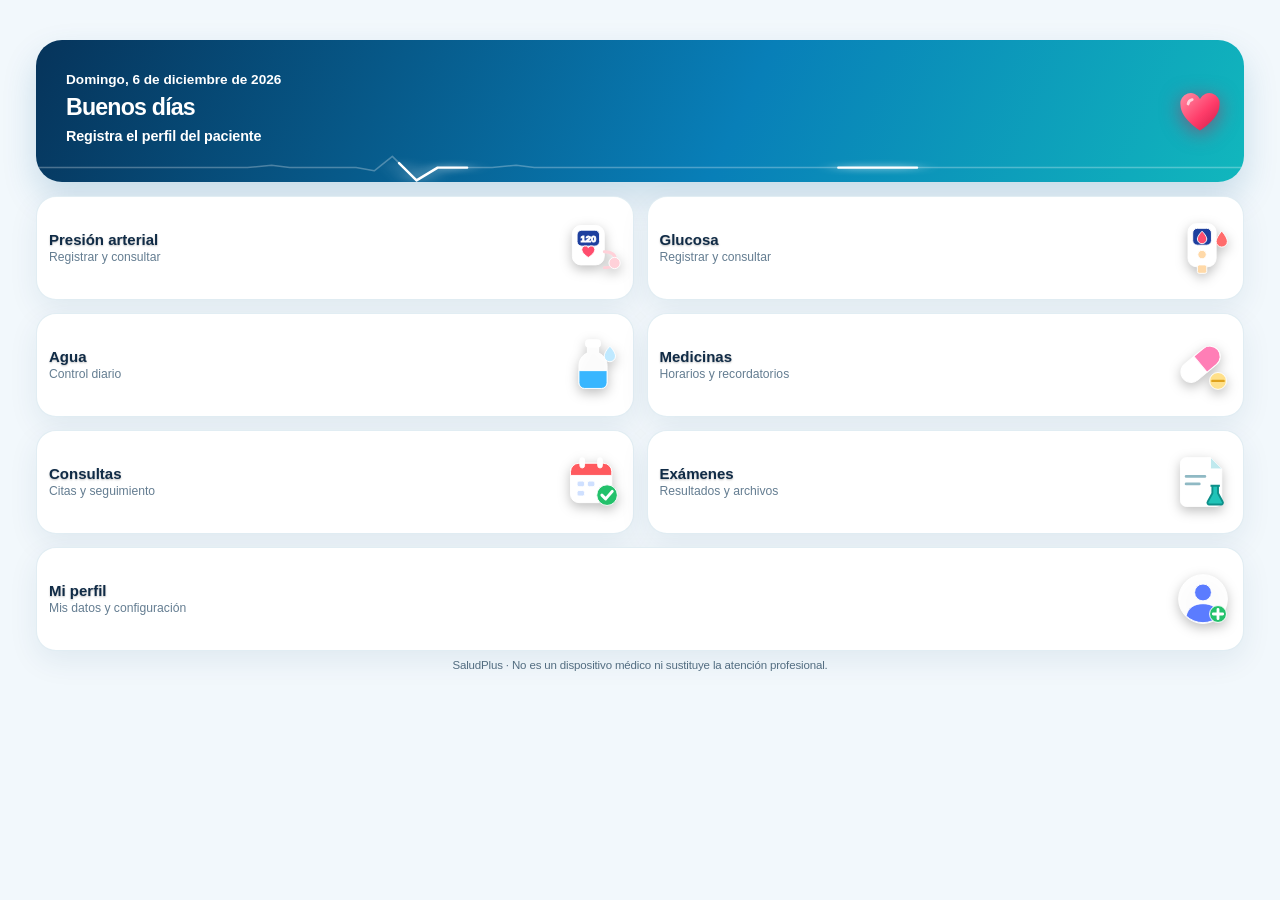
==== commit 007ef502: "Start SaludPlus v90 alpha: refresh interface and disable AI modules" ====
--- a/index.html
+++ b/index.html
@@ -5,7 +5,7 @@
 <meta name="viewport" content="width=device-width, initial-scale=1, viewport-fit=cover">
 <meta name="theme-color" content="#0879c9" media="(prefers-color-scheme: light)">
 <meta name="theme-color" content="#0a161e" media="(prefers-color-scheme: dark)">
-<meta name="description" content="SaludPlus: seguimiento personal de presión arterial, glucosa, agua, medicamentos y consultas, con asistente de salud con IA.">
+<meta name="description" content="SaludPlus: organiza tus mediciones, medicamentos, citas y documentos de salud de forma privada en tu dispositivo.">
 <meta name="apple-mobile-web-app-capable" content="yes">
 <meta name="apple-mobile-web-app-title" content="SaludPlus">
 <link rel="manifest" href="manifest.json">
@@ -20,7 +20,7 @@
 <link rel="stylesheet" href="care-design.css?v=77">
 <link rel="stylesheet" href="reports-design.css?v=80">
 <link rel="stylesheet" href="guide-design.css?v=86">
-<link rel="stylesheet" href="assistant-design.css?v=81">
+<link rel="stylesheet" href="v90-design.css?v=1">
 <link rel="stylesheet" href="print-record.css?v=80">
 <link rel="stylesheet" href="hero-live.css?v=72">
 </head>
@@ -843,8 +843,6 @@
 <script src="app.js?v=62"></script>
 <script src="exams.js?v=65"></script>
 <script src="examreport.js?v=62"></script>
-<script src="ai-firebase.js?v=39"></script>
-<script src="chat.js?v=36"></script>
 <script src="exams-ui.js?v=69"></script>
 <script src="guide-ui.js?v=87"></script>
 <script src="reports-ui.js?v=79"></script>
--- a/v90-design.css
+++ b/v90-design.css
@@ -0,0 +1,35 @@
+/* SaludPlus v90 alpha — nueva identidad visual */
+:root{--v90-ink:#102b46;--v90-muted:#647d91;--v90-line:#dce8f0;--v90-bg:#f2f8fc;--v90-blue:#087fc4;--v90-cyan:#16c4d0;--v90-teal:#0ba99b;--v90-card:#fff;--v90-shadow:0 10px 30px rgba(17,67,101,.08)}
+html,body{background:var(--v90-bg)!important;color:var(--v90-ink)!important}
+body{font-family:Inter,-apple-system,BlinkMacSystemFont,"Segoe UI",sans-serif;letter-spacing:-.01em}
+.app{background:transparent!important}
+.sidebar{background:linear-gradient(180deg,#062c4d,#075b83 72%,#087c9b)!important;color:#fff!important;border:0!important;box-shadow:8px 0 32px rgba(3,44,75,.12)}
+.sidebar .brand b,.sidebar .brand small,.sidebar .fine{color:#fff!important}
+.sidebar .side-nav button{color:#d7f3fb!important;border-radius:14px;margin:4px 10px;width:calc(100% - 20px);transition:.2s}
+.sidebar .side-nav button.active,.sidebar .side-nav button:hover{background:linear-gradient(100deg,#13b8d2,#087fbd)!important;color:#fff!important;box-shadow:0 8px 20px #001d3740}
+.appbar{background:rgba(255,255,255,.92)!important;border-bottom:1px solid var(--v90-line)!important;backdrop-filter:blur(18px)}
+.content{max-width:1280px!important;padding-top:clamp(18px,3vw,34px)!important}
+.view h1,.view h2{color:var(--v90-ink)!important;letter-spacing:-.035em}
+.hello{padding:clamp(20px,3vw,30px)!important;border-radius:26px!important;background:linear-gradient(115deg,#06345b 0%,#087fb8 58%,#11b7bd 100%)!important;color:#fff!important;box-shadow:0 16px 34px rgba(5,96,143,.18)!important}
+.hello h1,.hello .eyebrow,.hello p{color:#fff!important}
+.home-patient-identity{color:#d7f7ff!important}
+.shortcut-grid{gap:13px!important}
+.shortcut-card{min-height:104px!important;border:1px solid rgba(12,105,155,.12)!important;border-radius:20px!important;background:var(--v90-card)!important;box-shadow:var(--v90-shadow)!important;transition:transform .18s,box-shadow .18s!important}
+.shortcut-card:active{transform:scale(.985)}
+.shortcut-card .shortcut-copy strong{color:var(--v90-ink)!important;font-size:15px!important}
+.shortcut-card .shortcut-copy small{color:var(--v90-muted)!important}
+.shortcut-arrow{color:var(--v90-blue)!important}
+.shortcut-ai{display:none!important}
+.card,.tile,.fold,.exam-detail-card,.exam-stat-card{border:1px solid var(--v90-line)!important;border-radius:20px!important;background:#fff!important;box-shadow:var(--v90-shadow)!important}
+.btn{border-radius:14px!important;font-weight:750!important;box-shadow:0 5px 13px rgba(5,110,170,.12)}
+.btn:not(.ghost):not(.danger){background:linear-gradient(105deg,#087fc4,#08a9bd)!important}
+input,select,textarea{border-radius:12px!important;border-color:#ccdeea!important;min-height:46px}
+input:focus,select:focus,textarea:focus{outline:3px solid rgba(8,166,196,.16)!important;border-color:#079dc0!important}
+.subnav{background:#fff!important;border:1px solid var(--v90-line)!important;border-radius:16px!important;padding:6px!important}
+.subnav button.active{background:linear-gradient(100deg,#087fc4,#12b6bd)!important;color:white!important;border-radius:11px!important}
+.tabbar{background:rgba(255,255,255,.96)!important;border-top:1px solid var(--v90-line)!important;box-shadow:0 -8px 28px rgba(20,70,100,.08)!important;backdrop-filter:blur(16px)}
+.tabbar button.active{color:#078ebc!important}
+.notice{border-radius:14px!important}
+dialog{border-radius:22px!important}
+@media(max-width:760px){.content{padding:16px 14px calc(92px + env(safe-area-inset-bottom))!important}.hello{margin:0 0 16px!important;border-radius:22px!important}.shortcut-grid{grid-template-columns:repeat(2,minmax(0,1fr))!important}.shortcut-card{min-width:0;padding:13px!important}.shortcut-icon{transform:scale(.88);transform-origin:left center}.shortcut-copy strong{font-size:13px!important}.shortcut-copy small{font-size:11px!important}.tabbar{padding-bottom:env(safe-area-inset-bottom)!important}}
+@media(prefers-reduced-motion:reduce){*,*::before,*::after{scroll-behavior:auto!important;transition:none!important;animation:none!important}}
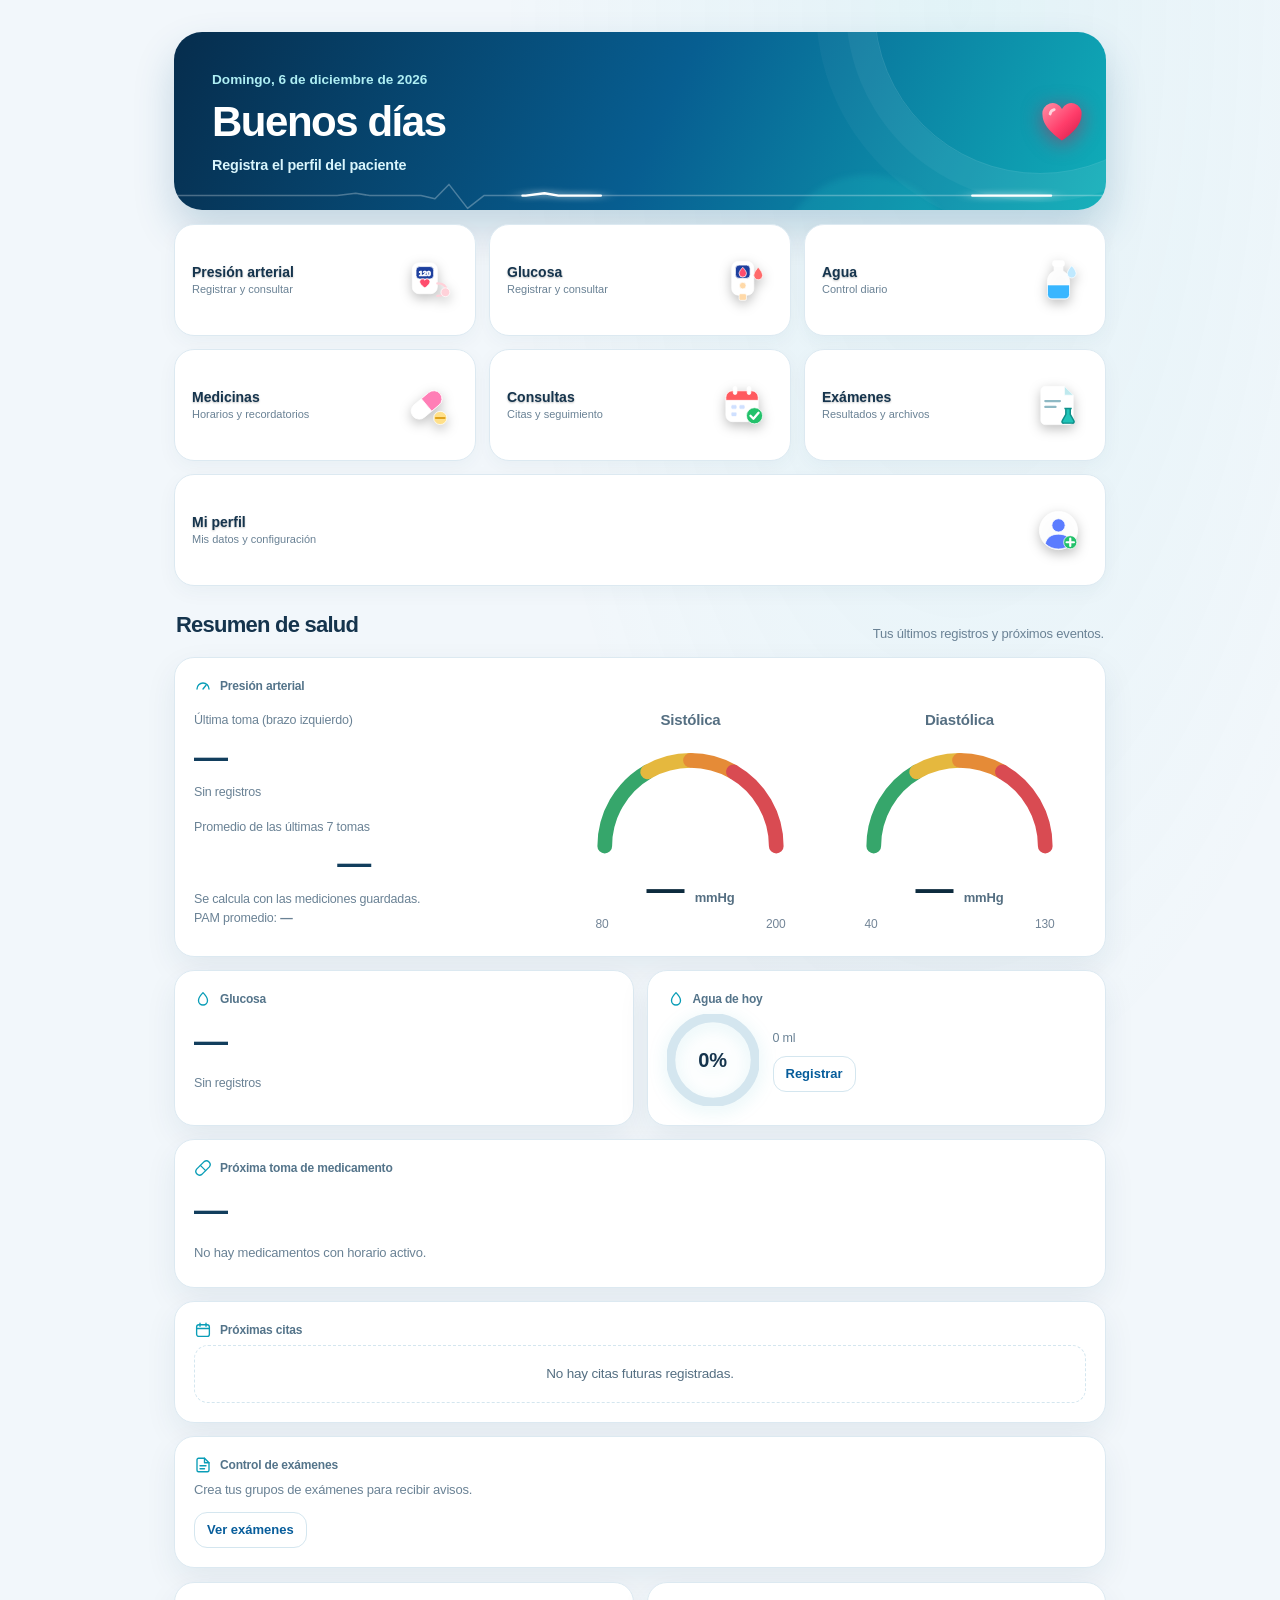
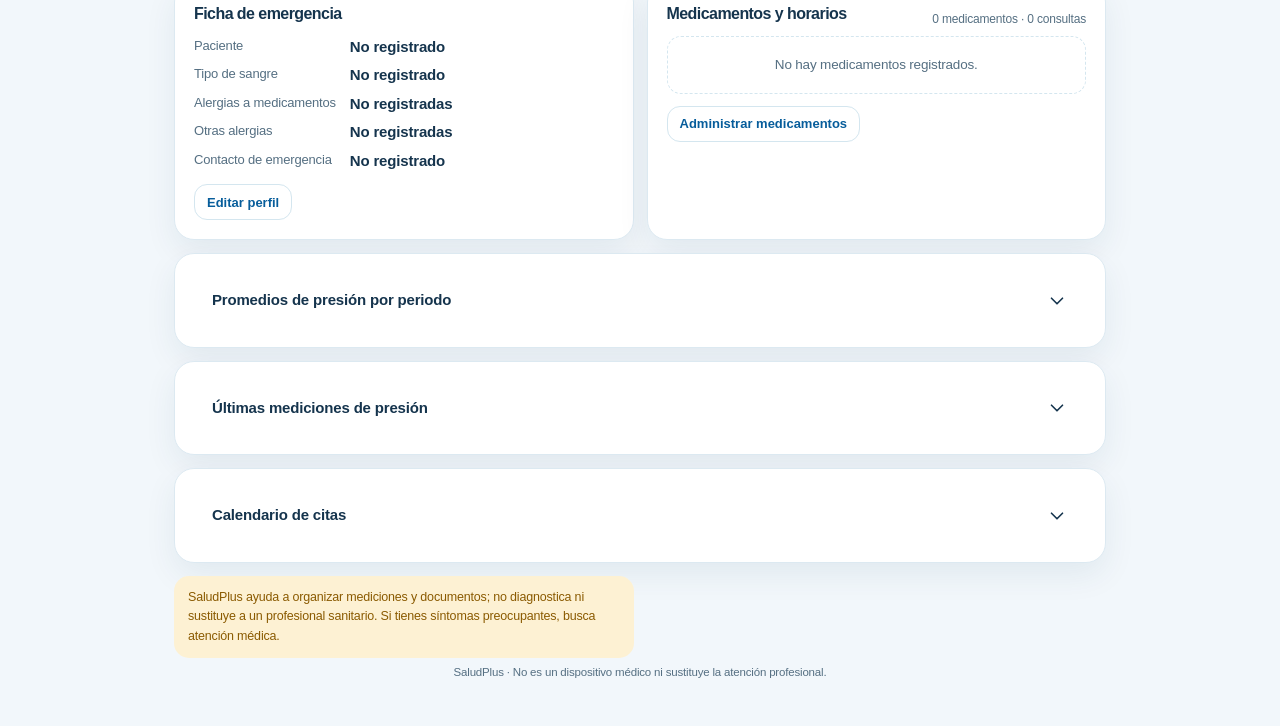
==== commit bf81046b: "Redesign SaludPlus v90 dashboard and navigation experience" ====
--- a/index.html
+++ b/index.html
@@ -20,7 +20,7 @@
 <link rel="stylesheet" href="care-design.css?v=77">
 <link rel="stylesheet" href="reports-design.css?v=80">
 <link rel="stylesheet" href="guide-design.css?v=86">
-<link rel="stylesheet" href="v90-design.css?v=1">
+<link rel="stylesheet" href="v90-design.css?v=2">
 <link rel="stylesheet" href="print-record.css?v=80">
 <link rel="stylesheet" href="hero-live.css?v=72">
 </head>
@@ -109,7 +109,7 @@
        <span class="shortcut-copy"><strong data-i18n>Exámenes</strong><small data-i18n>Resultados y archivos</small></span>
        <span class="shortcut-arrow" aria-hidden="true">›</span>
       </button>
-      <button class="shortcut-card shortcut-ai" type="button" onclick="showView('asistente')" aria-label="Abrir asistente de salud con IA">
+      <button class="shortcut-card shortcut-ai" type="button" hidden aria-hidden="true" tabindex="-1">
        <span class="shortcut-icon" aria-hidden="true"><svg class="art" viewBox="0 0 64 64" aria-hidden="true"><path d="M10 12h38a6 6 0 016 6v20a6 6 0 01-6 6H30l-10 9v-9h-10a6 6 0 01-6-6V18a6 6 0 016-6z" transform="translate(0 0)" fill="#fff"/><circle cx="22" cy="28" r="3.4" fill="#7a5cf0"/><circle cx="32" cy="28" r="3.4" fill="#7a5cf0"/><circle cx="42" cy="28" r="3.4" fill="#7a5cf0"/><path d="M50 4l2 5 5 2-5 2-2 5-2-5-5-2 5-2z" fill="#ffd45c"/></svg></span>
        <span class="shortcut-copy"><strong data-i18n>Asistente IA</strong><small data-i18n>Preguntas de salud</small></span>
        <span class="shortcut-arrow" aria-hidden="true">›</span>
@@ -122,7 +122,7 @@
      </div>
     </section>
 
-    <div id="homeLegacy" hidden><div class="home-summary-heading">
+    <div id="homeLegacy"><div class="home-summary-heading">
      <h2 data-i18n>Resumen de salud</h2>
      <p class="muted" data-i18n>Tus últimos registros y próximos eventos.</p>
     </div>
--- a/v90-design.css
+++ b/v90-design.css
@@ -1,35 +1,101 @@
-/* SaludPlus v90 alpha — nueva identidad visual */
-:root{--v90-ink:#102b46;--v90-muted:#647d91;--v90-line:#dce8f0;--v90-bg:#f2f8fc;--v90-blue:#087fc4;--v90-cyan:#16c4d0;--v90-teal:#0ba99b;--v90-card:#fff;--v90-shadow:0 10px 30px rgba(17,67,101,.08)}
+/* SaludPlus v90 — rediseño visual completo de la experiencia */
+:root{--v90-navy:#073454;--v90-blue:#087fc4;--v90-cyan:#12b9c8;--v90-teal:#0ba89c;--v90-ink:#15344d;--v90-muted:#6a8295;--v90-border:#dce9f1;--v90-bg:#f2f7fb;--v90-card:#fff;--v90-shadow:0 12px 32px rgba(10,62,96,.075)}
 html,body{background:var(--v90-bg)!important;color:var(--v90-ink)!important}
-body{font-family:Inter,-apple-system,BlinkMacSystemFont,"Segoe UI",sans-serif;letter-spacing:-.01em}
-.app{background:transparent!important}
-.sidebar{background:linear-gradient(180deg,#062c4d,#075b83 72%,#087c9b)!important;color:#fff!important;border:0!important;box-shadow:8px 0 32px rgba(3,44,75,.12)}
-.sidebar .brand b,.sidebar .brand small,.sidebar .fine{color:#fff!important}
-.sidebar .side-nav button{color:#d7f3fb!important;border-radius:14px;margin:4px 10px;width:calc(100% - 20px);transition:.2s}
-.sidebar .side-nav button.active,.sidebar .side-nav button:hover{background:linear-gradient(100deg,#13b8d2,#087fbd)!important;color:#fff!important;box-shadow:0 8px 20px #001d3740}
-.appbar{background:rgba(255,255,255,.92)!important;border-bottom:1px solid var(--v90-line)!important;backdrop-filter:blur(18px)}
-.content{max-width:1280px!important;padding-top:clamp(18px,3vw,34px)!important}
-.view h1,.view h2{color:var(--v90-ink)!important;letter-spacing:-.035em}
-.hello{padding:clamp(20px,3vw,30px)!important;border-radius:26px!important;background:linear-gradient(115deg,#06345b 0%,#087fb8 58%,#11b7bd 100%)!important;color:#fff!important;box-shadow:0 16px 34px rgba(5,96,143,.18)!important}
-.hello h1,.hello .eyebrow,.hello p{color:#fff!important}
-.home-patient-identity{color:#d7f7ff!important}
-.shortcut-grid{gap:13px!important}
-.shortcut-card{min-height:104px!important;border:1px solid rgba(12,105,155,.12)!important;border-radius:20px!important;background:var(--v90-card)!important;box-shadow:var(--v90-shadow)!important;transition:transform .18s,box-shadow .18s!important}
-.shortcut-card:active{transform:scale(.985)}
-.shortcut-card .shortcut-copy strong{color:var(--v90-ink)!important;font-size:15px!important}
-.shortcut-card .shortcut-copy small{color:var(--v90-muted)!important}
-.shortcut-arrow{color:var(--v90-blue)!important}
+body{font-family:Inter,-apple-system,BlinkMacSystemFont,"Segoe UI",sans-serif;letter-spacing:-.012em}
+.app{min-height:100dvh;background:radial-gradient(ellipse at 75% 0%,rgba(17,185,200,.075),transparent 34%),var(--v90-bg)!important}
+.appbar{background:rgba(255,255,255,.92)!important;border-bottom:1px solid var(--v90-border)!important;box-shadow:0 3px 18px rgba(16,58,86,.035);backdrop-filter:blur(18px)}
+.brand b{color:#123d5d!important;letter-spacing:-.04em}.brand b span{color:var(--v90-cyan)!important}
+.brand img{filter:drop-shadow(0 3px 6px rgba(4,93,142,.14))}
+.content{width:min(100%,1320px)!important;margin-inline:auto!important;padding:26px clamp(15px,3vw,34px) 110px!important}
+.view{animation:v90-enter .32s ease both}
+@keyframes v90-enter{from{opacity:.35;transform:translateY(7px)}to{opacity:1;transform:translateY(0)}}
+.view h1,.view h2,.view h3{color:var(--v90-ink)!important;letter-spacing:-.035em}
+.hello{position:relative;isolation:isolate;overflow:hidden;display:flex;align-items:center;justify-content:space-between;gap:22px;padding:clamp(24px,4vw,38px)!important;min-height:170px;border:0!important;border-radius:28px!important;background:linear-gradient(115deg,#062d4d 0%,#075e91 52%,#10aeb9 100%)!important;box-shadow:0 20px 42px rgba(5,79,124,.2)!important;color:white!important}
+.hello:before{content:"";position:absolute;z-index:-1;width:330px;height:330px;border:1px solid #ffffff20;border-radius:50%;right:-100px;top:-190px;box-shadow:0 0 0 28px #ffffff0b,0 0 0 58px #ffffff08}
+.hello:after{content:"";position:absolute;z-index:-1;width:180px;height:180px;border-radius:50%;right:16%;bottom:-145px;background:#32e2db22;filter:blur(3px)}
+.hello .eyebrow{color:#aeeef3!important;text-transform:uppercase;letter-spacing:.13em;font-size:11px;font-weight:800}
+.hello h1{margin:7px 0!important;color:white!important;font-size:clamp(29px,4.5vw,42px)!important;font-weight:800;line-height:1.08}
+.hello p,.hello .home-patient-identity{color:#d9f5fc!important;font-size:14px}
+.hello .quick{display:flex!important;gap:9px;flex-wrap:wrap}
+.hello .quick .btn{min-height:44px;padding:0 16px!important;border:1px solid #ffffff45!important;background:#ffffff1b!important;color:#fff!important;box-shadow:none!important;backdrop-filter:blur(8px)}
+.v90-section-intro{display:flex;justify-content:space-between;align-items:end;gap:16px;margin:27px 2px 13px}
+.v90-kicker{display:block;margin-bottom:5px;color:#078eae;font-size:10px;font-weight:850;letter-spacing:.16em}
+.v90-section-intro h2{margin:0!important;font-size:22px!important}
+.v90-section-intro p{margin:4px 0 0;color:var(--v90-muted);font-size:13px}
+.v90-private{display:inline-flex;align-items:center;gap:7px;padding:8px 11px;border:1px solid #cfece7;border-radius:99px;background:#f1fbf8;color:#28786f;font-size:11px;font-weight:700;white-space:nowrap}
+.v90-private span{width:7px;height:7px;border-radius:50%;background:#0fb58c;box-shadow:0 0 0 3px #0fb58c20}
+.home-shortcuts{margin:0!important}
+.shortcut-grid{display:grid!important;grid-template-columns:repeat(3,minmax(0,1fr))!important;gap:13px!important}
+.shortcut-card{position:relative;display:flex!important;align-items:center;gap:13px;min-width:0;min-height:112px!important;padding:17px!important;overflow:hidden;border:1px solid var(--v90-border)!important;border-radius:20px!important;background:var(--v90-card)!important;box-shadow:0 6px 20px rgba(17,66,96,.045)!important;text-align:left;transition:transform .2s,box-shadow .2s,border-color .2s!important}
+.shortcut-card:before{content:"";position:absolute;inset:auto -30px -48px auto;width:120px;height:120px;border-radius:50%;background:var(--shortcut-tint,#e7f7fb);opacity:.65}
+.shortcut-card:hover{transform:translateY(-3px);border-color:#a8d8e8!important;box-shadow:0 14px 30px rgba(17,89,126,.1)!important}
+.shortcut-bp{--shortcut-tint:#e1f3ff}.shortcut-glucose{--shortcut-tint:#e5f8f3}.shortcut-water{--shortcut-tint:#e2f5ff}.shortcut-meds{--shortcut-tint:#f5eefe}.shortcut-visits{--shortcut-tint:#fff1e6}.shortcut-exams{--shortcut-tint:#e9f5ff}.shortcut-profile{--shortcut-tint:#e7f8f7}
+.shortcut-icon{position:relative;z-index:1;display:grid;place-items:center;flex:0 0 54px;width:54px;height:54px;border-radius:17px;background:linear-gradient(145deg,#e9f7ff,#d7f0f6)!important}
+.shortcut-icon .art{width:47px!important;height:47px!important}
+.shortcut-copy{position:relative;z-index:1;min-width:0;display:flex;flex-direction:column;gap:5px}
+.shortcut-copy strong{color:var(--v90-ink)!important;font-size:14px!important;line-height:1.25}
+.shortcut-copy small{color:var(--v90-muted)!important;font-size:11px!important;line-height:1.35}
+.shortcut-arrow{position:relative;z-index:1;margin-left:auto;color:#078bb5!important;font-size:25px!important}
 .shortcut-ai{display:none!important}
-.card,.tile,.fold,.exam-detail-card,.exam-stat-card{border:1px solid var(--v90-line)!important;border-radius:20px!important;background:#fff!important;box-shadow:var(--v90-shadow)!important}
-.btn{border-radius:14px!important;font-weight:750!important;box-shadow:0 5px 13px rgba(5,110,170,.12)}
-.btn:not(.ghost):not(.danger){background:linear-gradient(105deg,#087fc4,#08a9bd)!important}
-input,select,textarea{border-radius:12px!important;border-color:#ccdeea!important;min-height:46px}
-input:focus,select:focus,textarea:focus{outline:3px solid rgba(8,166,196,.16)!important;border-color:#079dc0!important}
-.subnav{background:#fff!important;border:1px solid var(--v90-line)!important;border-radius:16px!important;padding:6px!important}
-.subnav button.active{background:linear-gradient(100deg,#087fc4,#12b6bd)!important;color:white!important;border-radius:11px!important}
-.tabbar{background:rgba(255,255,255,.96)!important;border-top:1px solid var(--v90-line)!important;box-shadow:0 -8px 28px rgba(20,70,100,.08)!important;backdrop-filter:blur(16px)}
+#homeLegacy{display:block!important;margin-top:24px}
+#homeLegacy .home-summary-heading{display:flex!important;align-items:end;justify-content:space-between;gap:12px;margin:0 2px 13px}
+#homeLegacy .home-summary-heading h2{font-size:22px!important}
+#homeLegacy .home-summary-heading p{font-size:13px;color:var(--v90-muted)}
+#homeLegacy .tiles{display:grid!important;grid-template-columns:repeat(2,minmax(0,1fr))!important;gap:13px!important}
+#homeLegacy .tile{min-width:0!important;margin:0!important;padding:19px!important;border:1px solid var(--v90-border)!important;border-radius:20px!important;background:#fff!important;box-shadow:var(--v90-shadow)!important}
+#homeLegacy .tile.wide{grid-column:span 2}
+#homeLegacy .tile .label{display:flex;align-items:center;gap:8px;color:#54748a;font-size:12px;font-weight:750}
+#homeLegacy .tile .label .i{color:#0a9db7}
+#homeLegacy .tile .value{margin:8px 0;color:#123e5d;font-size:clamp(25px,3vw,34px)!important;font-weight:850;letter-spacing:-.045em}
+#homeLegacy .tile .muted{color:var(--v90-muted)!important}
+#homeLegacy .ring{filter:drop-shadow(0 4px 9px #0b9cb522)}
+#homeLegacy .stack{display:grid!important;grid-template-columns:repeat(2,minmax(0,1fr));gap:13px!important;margin-top:14px!important}
+#homeLegacy .stack>.card,#homeLegacy .fold{margin:0!important;padding:19px!important;border:1px solid var(--v90-border)!important;border-radius:20px!important;background:#fff!important;box-shadow:var(--v90-shadow)!important}
+#homeLegacy .fold{grid-column:span 2}
+.card,.fold,.exam-detail-card,.exam-stat-card{border-color:var(--v90-border)!important;border-radius:20px!important;box-shadow:var(--v90-shadow)!important}
+.view>.page-head{margin:4px 0 18px!important;padding:20px 22px!important;border:0!important;border-radius:22px!important;background:linear-gradient(110deg,#07385c,#087fb2 68%,#12b8bd)!important;color:#fff!important;box-shadow:0 12px 26px rgba(6,99,145,.13)}
+.view>.page-head h2,.view>.page-head p{color:#fff!important}
+.view>.page-head h2{font-size:clamp(23px,4vw,30px)!important}
+.view>.page-head p{margin-top:4px;color:#d5f5fb!important;font-size:13px}
+.back-home-btn{border-radius:12px!important;border:1px solid #cfe2ed!important;background:#fff!important;color:#0877a9!important;font-weight:700!important}
+.btn{min-height:42px;border-radius:13px!important;font-weight:750!important}
+.btn:not(.ghost):not(.danger){background:linear-gradient(105deg,#087fc4,#09aebc)!important;box-shadow:0 6px 14px rgba(5,112,170,.13)!important}
+input,select,textarea{border-radius:12px!important;border-color:#cbdde8!important;background:#fff!important;color:#15344d!important}
+input:focus,select:focus,textarea:focus{outline:3px solid rgba(8,166,196,.15)!important;border-color:#079db8!important}
+.subnav{background:#fff!important;border:1px solid var(--v90-border)!important;border-radius:15px!important;padding:5px!important;box-shadow:0 5px 15px rgba(20,70,100,.04)}
+.subnav button{border-radius:10px!important;font-weight:700!important}
+.subnav button.active{background:linear-gradient(100deg,#087fc4,#12b6bd)!important;color:white!important}
+.tabbar{background:rgba(255,255,255,.96)!important;border-top:1px solid var(--v90-border)!important;box-shadow:0 -8px 28px rgba(20,70,100,.08)!important;backdrop-filter:blur(16px)}
+.tabbar button{border-radius:13px!important}
 .tabbar button.active{color:#078ebc!important}
-.notice{border-radius:14px!important}
+.list .item,.list>article{border-radius:14px!important}
+.notice{border-radius:15px!important}
 dialog{border-radius:22px!important}
-@media(max-width:760px){.content{padding:16px 14px calc(92px + env(safe-area-inset-bottom))!important}.hello{margin:0 0 16px!important;border-radius:22px!important}.shortcut-grid{grid-template-columns:repeat(2,minmax(0,1fr))!important}.shortcut-card{min-width:0;padding:13px!important}.shortcut-icon{transform:scale(.88);transform-origin:left center}.shortcut-copy strong{font-size:13px!important}.shortcut-copy small{font-size:11px!important}.tabbar{padding-bottom:env(safe-area-inset-bottom)!important}}
-@media(prefers-reduced-motion:reduce){*,*::before,*::after{scroll-behavior:auto!important;transition:none!important;animation:none!important}}
+@media(min-width:900px){.content{padding-bottom:45px!important}.shortcut-grid{grid-template-columns:repeat(3,minmax(0,1fr))!important}}
+@media(max-width:760px){
+ .content{padding:17px 14px calc(92px + env(safe-area-inset-bottom))!important}
+ .hello{display:block!important;min-height:0;padding:25px 21px!important;margin-bottom:3px!important;border-radius:23px!important}
+ .hello h1{font-size:30px!important}
+ .hello .quick{margin-top:18px}
+ .v90-section-intro{align-items:start;flex-direction:column;margin-top:23px}
+ .v90-private{align-self:flex-start}
+ .shortcut-grid{grid-template-columns:repeat(2,minmax(0,1fr))!important;gap:9px!important}
+ .shortcut-card{min-height:102px!important;padding:12px!important;gap:9px!important;border-radius:17px!important}
+ .shortcut-icon{width:43px;height:43px;flex-basis:43px;border-radius:13px}
+ .shortcut-icon .art{width:39px!important;height:39px!important}
+ .shortcut-copy strong{font-size:12px!important}
+ .shortcut-copy small{font-size:10px!important}
+ .shortcut-arrow{font-size:20px!important}
+ #homeLegacy{margin-top:21px}
+ #homeLegacy .home-summary-heading{display:block!important}
+ #homeLegacy .home-summary-heading h2{font-size:20px!important}
+ #homeLegacy .tiles{grid-template-columns:1fr!important;gap:10px!important}
+ #homeLegacy .tile.wide{grid-column:auto}
+ #homeLegacy .tile{padding:16px!important;border-radius:17px!important}
+ #homeLegacy .stack{grid-template-columns:1fr!important;gap:10px!important}
+ #homeLegacy .fold{grid-column:auto}
+ .view>.page-head{padding:17px!important;border-radius:18px!important}
+ .tabbar{padding-bottom:env(safe-area-inset-bottom)!important}
+}
+@media(max-width:360px){.shortcut-card{gap:6px!important;padding:10px!important}.shortcut-icon{width:38px;height:38px;flex-basis:38px}.shortcut-icon .art{width:34px!important;height:34px!important}}
+@media(prefers-reduced-motion:reduce){.view{animation:none!important}*,*::before,*::after{scroll-behavior:auto!important;transition:none!important}}
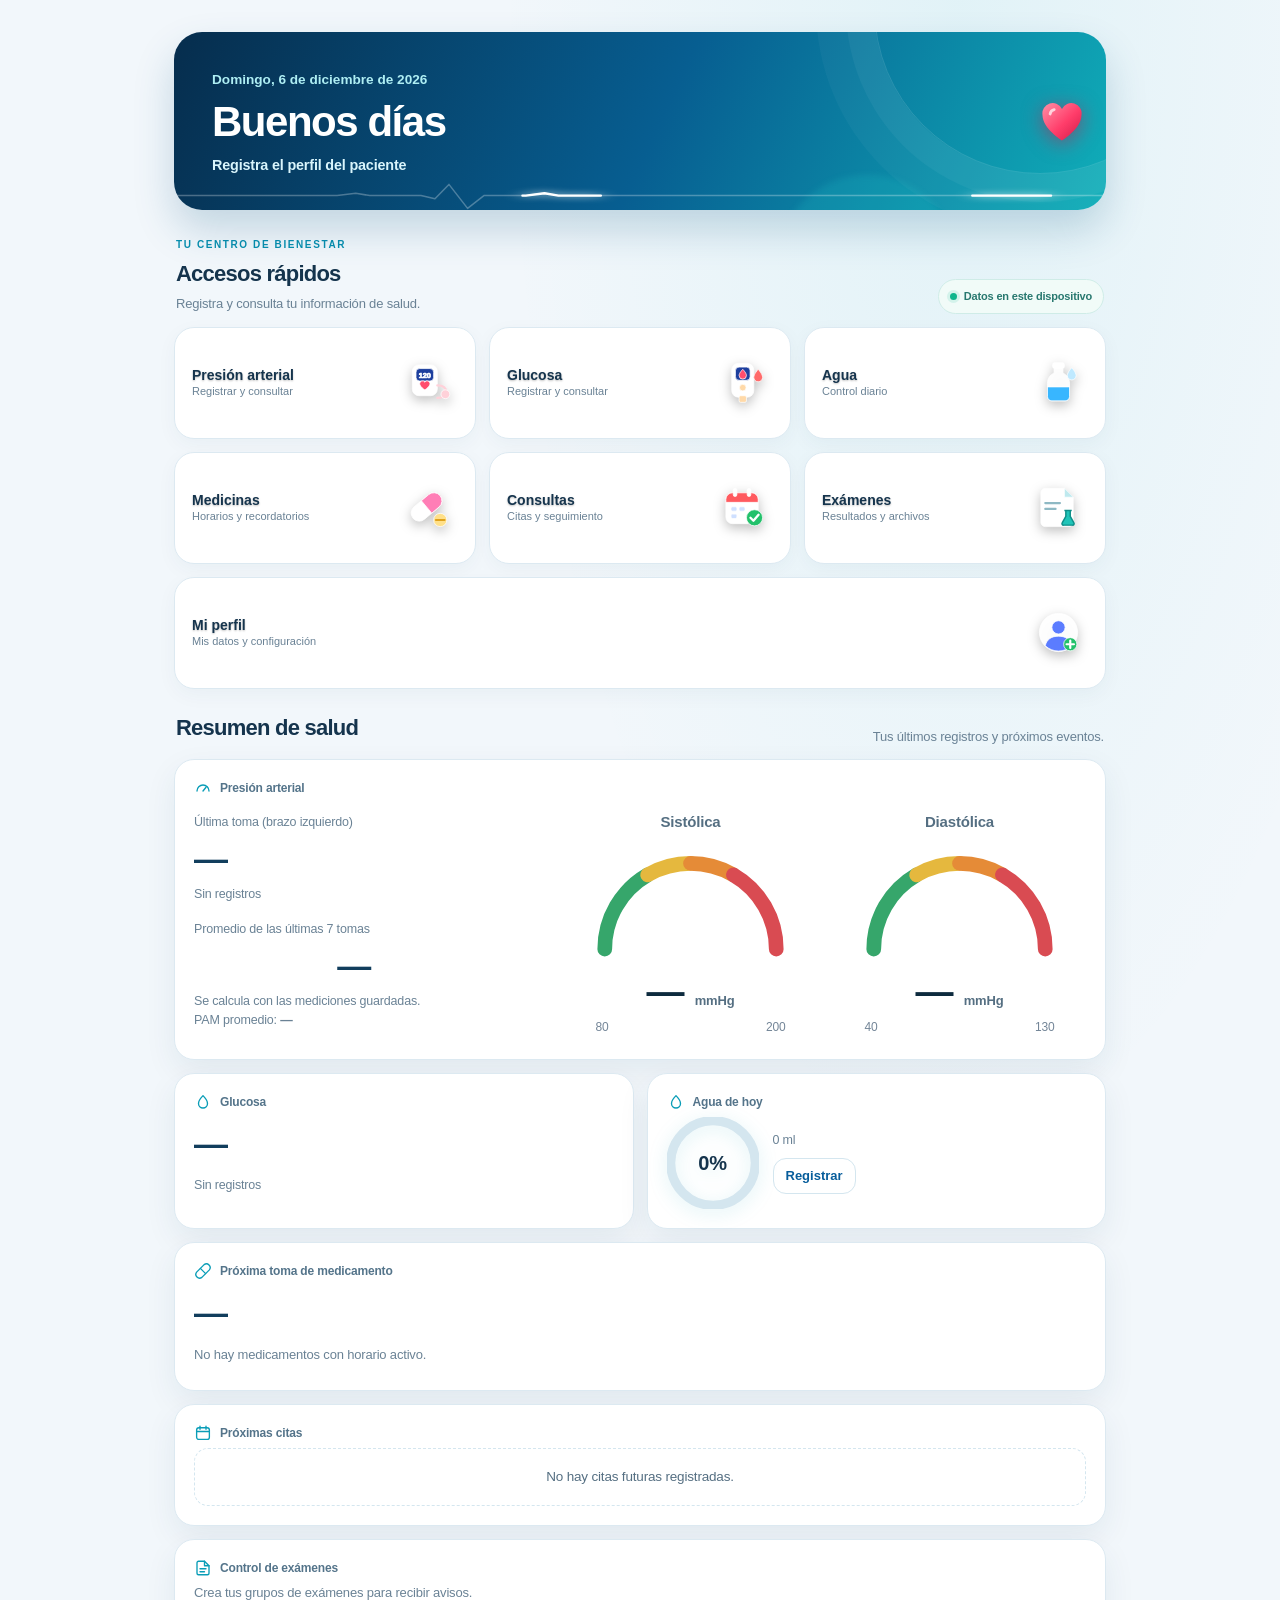
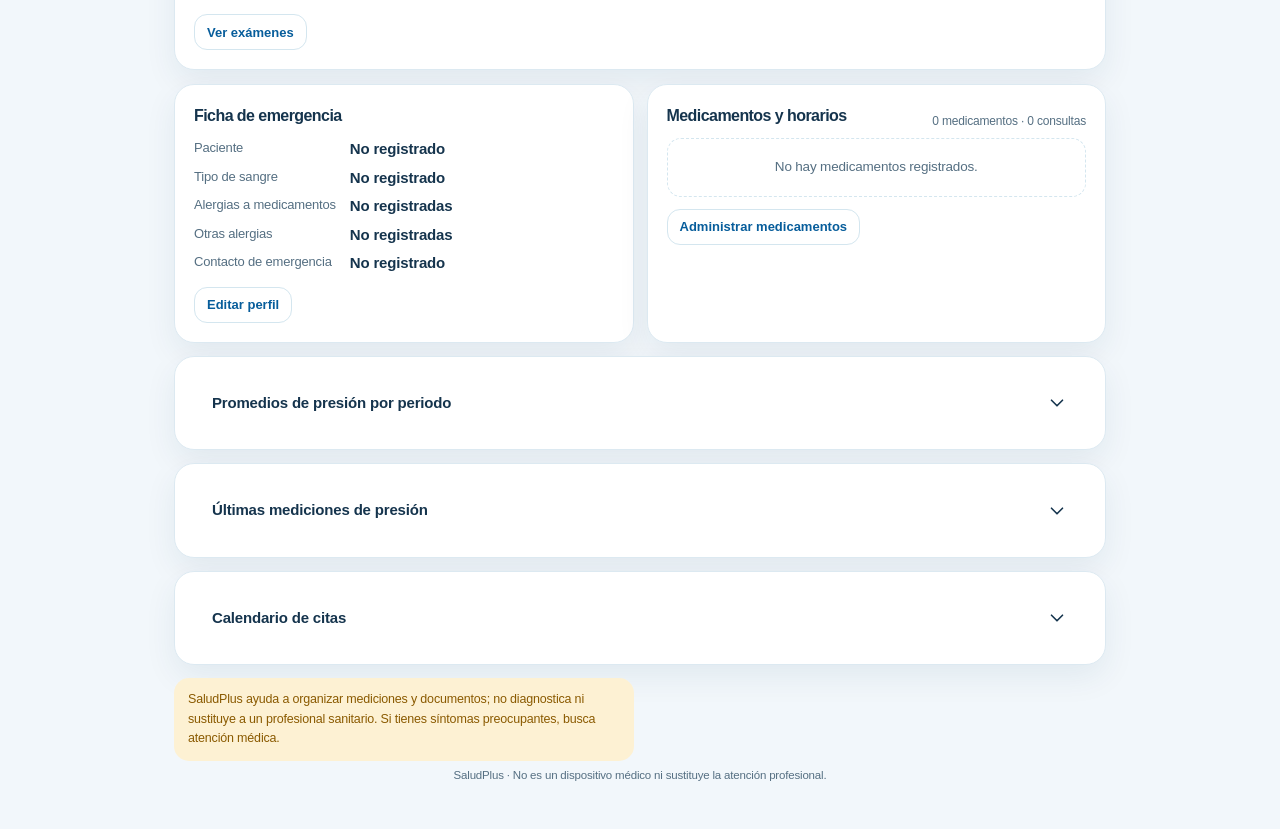
==== commit e4dc877e: "Add new SaludPlus v90 dashboard section heading" ====
--- a/index.html
+++ b/index.html
@@ -77,7 +77,7 @@
      </div>
     </div>
 
-    <section class="home-shortcuts" aria-labelledby="shortcutTitle">
+    <section class="home-shortcuts" aria-labelledby="shortcutTitle"><div class="v90-section-intro"><div><span class="v90-kicker">TU CENTRO DE BIENESTAR</span><h2>Accesos rápidos</h2><p>Registra y consulta tu información de salud.</p></div><span class="v90-private"><span></span> Datos en este dispositivo</span></div>
      <div class="shortcut-grid">
       <button class="shortcut-card shortcut-bp" type="button" onclick="showView('presion')" aria-label="Abrir presión arterial">
        <span class="shortcut-icon" aria-hidden="true"><svg class="art" viewBox="0 0 64 64" aria-hidden="true"><rect x="10" y="8" width="34" height="42" rx="9" fill="#fff"/><rect x="15" y="13" width="24" height="17" rx="5" fill="#1d3f9e"/><text x="27" y="26" font-size="10" font-weight="800" fill="#fff" text-anchor="middle" font-family="Arial">120</text><path d="M27 42s-7-4-7-8.5a3.8 3.8 0 017-2 3.8 3.8 0 017 2C34 38 27 42 27 42z" fill="#ff4d6d"/><path d="M44 36c9 0 12 4 12 9s-4 8-12 8" fill="none" stroke="#ffd1d9" stroke-width="3" stroke-linecap="round"/><circle cx="55" cy="48" r="6" fill="#ffd1d9"/></svg></span>
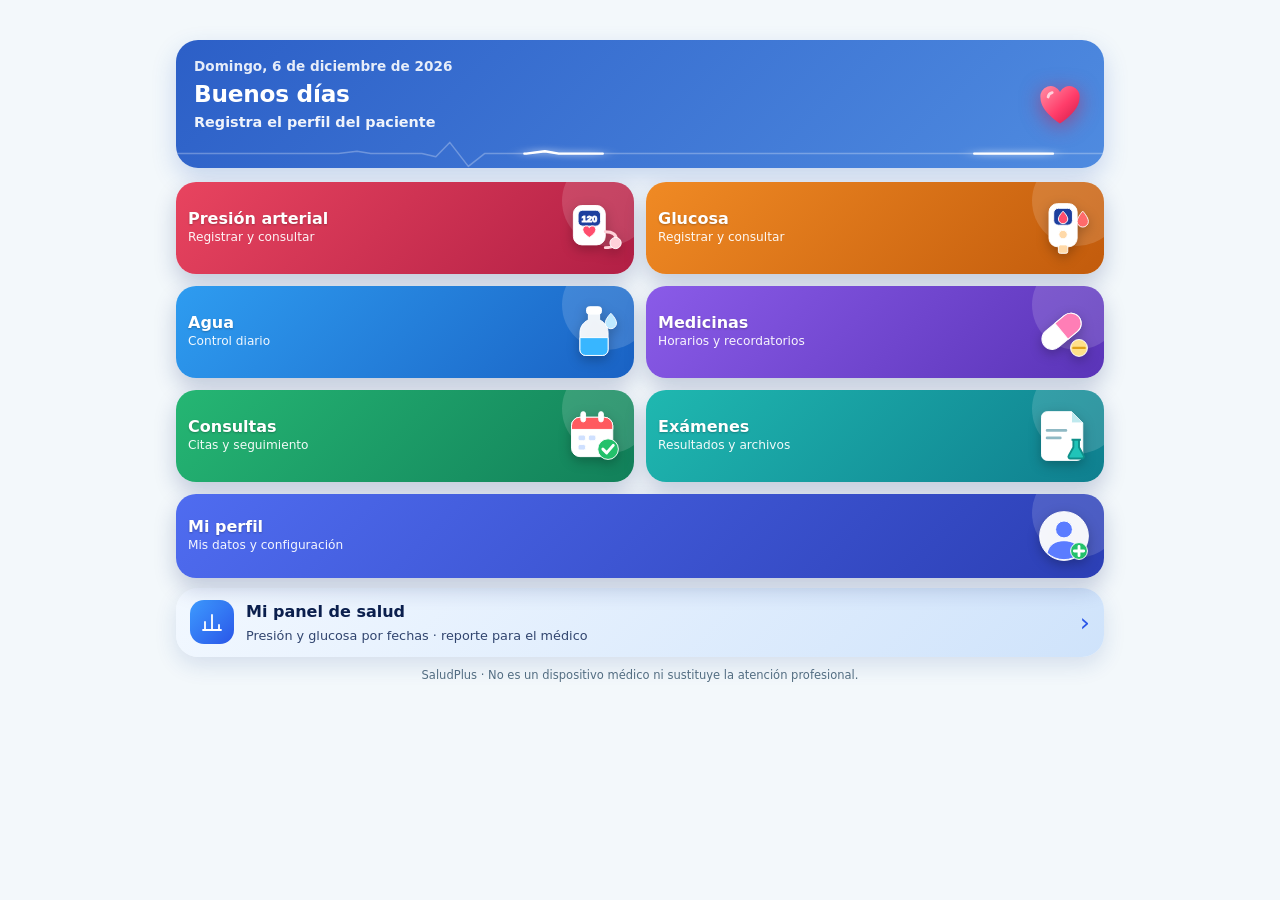
==== commit 61dfeab9: "Add files via upload" ====
--- a/index.html
+++ b/index.html
@@ -5,27 +5,2393 @@
 <meta name="viewport" content="width=device-width, initial-scale=1, viewport-fit=cover">
 <meta name="theme-color" content="#0879c9" media="(prefers-color-scheme: light)">
 <meta name="theme-color" content="#0a161e" media="(prefers-color-scheme: dark)">
-<meta name="description" content="SaludPlus: organiza tus mediciones, medicamentos, citas y documentos de salud de forma privada en tu dispositivo.">
+<meta name="description" content="SaludPlus: seguimiento personal de presión arterial, glucosa, agua, medicamentos y consultas, .">
 <meta name="apple-mobile-web-app-capable" content="yes">
 <meta name="apple-mobile-web-app-title" content="SaludPlus">
 <link rel="manifest" href="manifest.json">
 <link rel="icon" href="saludplus-logo.svg" type="image/svg+xml">
 <link rel="apple-touch-icon" href="icon-192.png">
 <title>SaludPlus</title>
-<link rel="stylesheet" href="styles.css?v=65">
-<link rel="stylesheet" href="exams-design.css?v=70">
-<link rel="stylesheet" href="home-design.css?v=72">
-<link rel="stylesheet" href="visits-design.css?v=72">
-<link rel="stylesheet" href="vitals-design.css?v=72">
-<link rel="stylesheet" href="care-design.css?v=77">
-<link rel="stylesheet" href="reports-design.css?v=80">
-<link rel="stylesheet" href="guide-design.css?v=86">
-<link rel="stylesheet" href="v90-design.css?v=2">
-<link rel="stylesheet" href="print-record.css?v=80">
-<link rel="stylesheet" href="hero-live.css?v=72">
+<style>html{box-sizing:border-box;background:#fff}body{margin:0}</style>
 </head>
 <body>
 
+<style>/* SaludPlus v22 · estilos
+   Concepto: barra inferior en móvil, menú lateral en escritorio; tarjetas claras con color tomado del logo (azul, turquesa, verde). */
+
+:root{
+  --bg:#f3f8fb; --surface:#ffffff; --surface-2:#f6fafc; --ink:#0d2b3e; --muted:#556f82; --line:#d9e6ee;
+  --brand:#0879c9; --brand-strong:#065f9f; --brand-soft:#e6f3fb; --on-brand:#ffffff;
+  --teal:#14a3a8; --leaf:#1fa86b;
+  --ok:#15803d; --ok-bg:#e3f6e8; --warn:#8a5a00; --warn-bg:#fdf1d3;
+  --orange:#a4410d; --orange-bg:#ffe8d6; --bad:#b42318; --bad-bg:#fde6e3;
+  --shadow:0 1px 2px rgba(13,43,62,.06),0 6px 18px rgba(13,43,62,.05);
+  --r-lg:20px; --r-md:14px; --r-sm:10px; --nav-h:64px; --side-w:252px;
+  --font:"Segoe UI Variable Text","Segoe UI",system-ui,-apple-system,"Helvetica Neue",Arial,sans-serif;
+  color-scheme:light;
+}
+@media (prefers-color-scheme:dark){:root:not([data-theme="light"]){--bg:#0a161e; --surface:#112430; --surface-2:#0e1f29; --ink:#e5f0f6; --muted:#93aab9; --line:#223a49;
+    --brand:#4db3f0; --brand-strong:#7cc8f5; --brand-soft:#12354a; --on-brand:#06202f;
+    --teal:#3cc7cb; --leaf:#47d08f;
+    --ok:#6ee7a0; --ok-bg:#12331f; --warn:#f5c451; --warn-bg:#392c0b;
+    --orange:#ffa66b; --orange-bg:#3b2111; --bad:#ff8a80; --bad-bg:#3d1816;
+    --shadow:none; color-scheme:dark;}}
+:root[data-theme="dark"]{--bg:#0a161e; --surface:#112430; --surface-2:#0e1f29; --ink:#e5f0f6; --muted:#93aab9; --line:#223a49;
+    --brand:#4db3f0; --brand-strong:#7cc8f5; --brand-soft:#12354a; --on-brand:#06202f;
+    --teal:#3cc7cb; --leaf:#47d08f;
+    --ok:#6ee7a0; --ok-bg:#12331f; --warn:#f5c451; --warn-bg:#392c0b;
+    --orange:#ffa66b; --orange-bg:#3b2111; --bad:#ff8a80; --bad-bg:#3d1816;
+    --shadow:none; color-scheme:dark;}
+
+*{box-sizing:border-box}
+html{-webkit-text-size-adjust:100%}
+body{margin:0;background:var(--bg);color:var(--ink);font:15px/1.5 var(--font)}
+body::before{content:"";position:fixed;inset:0 0 auto;height:env(safe-area-inset-top,0px);z-index:40;background:var(--bg)}
+button,input,select,textarea{font:inherit;color:inherit}
+button{cursor:pointer}
+h1,h2,h3,p{margin:0}
+h1,h2,h3{text-wrap:balance;letter-spacing:-.01em}
+a{color:var(--brand-strong)}
+:focus-visible{outline:3px solid color-mix(in srgb,var(--brand) 50%,transparent);outline-offset:2px}
+.i{width:22px;height:22px;fill:none;stroke:currentColor;stroke-width:1.8;stroke-linecap:round;stroke-linejoin:round;flex:none}
+.hidden,[hidden]{display:none!important}
+.muted{color:var(--muted)}
+.fine{font-size:12px;color:var(--muted);line-height:1.5}
+.eyebrow{font-size:13px;color:var(--muted)}
+.eyebrow::first-letter{text-transform:uppercase}
+
+/* ---------- Estructura general ---------- */
+.app{min-height:100dvh}
+.sidebar{display:none}
+.appbar{position:sticky;top:env(safe-area-inset-top,0px);z-index:20;display:flex;align-items:center;justify-content:space-between;gap:12px;
+  padding:10px max(16px,env(safe-area-inset-right,0px)) 10px max(16px,env(safe-area-inset-left,0px));
+  background:var(--bg);border-bottom:1px solid var(--line)}
+.brand{display:flex;align-items:center;gap:10px;min-width:0}
+.brand img{width:40px;height:40px;border-radius:11px;flex:none;box-shadow:0 0 0 1px var(--line)}
+.brand b{display:block;font-size:20px;letter-spacing:-.02em;line-height:1.1}
+.brand b span{color:var(--teal)}
+.brand small{display:block;font-size:11.5px;color:var(--muted)}
+.langpick{display:inline-flex;border:1px solid var(--line);border-radius:99px;padding:2px;background:var(--surface)}
+.langpick button{border:0;background:none;border-radius:99px;padding:5px 11px;font-size:12px;font-weight:700;color:var(--muted)}
+.langpick button.on{background:var(--brand);color:var(--on-brand)}
+
+.content{max-width:1000px;margin:0 auto;
+  padding:18px max(16px,env(safe-area-inset-right,0px)) calc(var(--nav-h) + 28px + env(safe-area-inset-bottom,0px)) max(16px,env(safe-area-inset-left,0px))}
+.view{display:none}
+.view.active{display:block;animation:rise .2s ease both}
+@keyframes rise{from{opacity:0;transform:translateY(6px)}to{opacity:1;transform:none}}
+
+.tabbar{position:fixed;left:0;right:0;bottom:0;z-index:30;display:grid;grid-template-columns:repeat(5,1fr);
+  background:var(--surface);border-top:1px solid var(--line);
+  padding:0 env(safe-area-inset-right,0px) env(safe-area-inset-bottom,0px) env(safe-area-inset-left,0px)}
+.tab{display:flex;flex-direction:column;align-items:center;gap:2px;padding:8px 2px 7px;border:0;background:none;color:var(--muted);font-size:11px;font-weight:650;min-height:var(--nav-h)}
+.tab .ico{display:grid;place-items:center;width:54px;height:30px;border-radius:99px}
+.tab.active{color:var(--brand-strong)}
+.tab.active .ico{background:var(--brand-soft)}
+
+.subnav{display:flex;gap:4px;overflow-x:auto;margin:0 0 16px;padding:4px;background:var(--brand-soft);border-radius:14px;scrollbar-width:none}
+.subnav::-webkit-scrollbar{display:none}
+.subnav button{flex:1 0 auto;border:0;background:none;padding:9px 14px;border-radius:10px;font-weight:650;color:var(--muted);white-space:nowrap}
+.subnav button.active{background:var(--surface);color:var(--brand-strong);box-shadow:var(--shadow)}
+
+@media (min-width:960px){
+  .app{display:grid;grid-template-columns:var(--side-w) minmax(0,1fr)}
+  .appbar,.tabbar{display:none}
+  .sidebar{display:flex;flex-direction:column;gap:22px;position:sticky;top:env(safe-area-inset-top,0px);height:100dvh;padding:26px 16px;border-right:1px solid var(--line);background:var(--surface)}
+  .sidebar .brand img{width:46px;height:46px}
+  .side-nav{display:grid;gap:4px}
+  .side-nav button{display:flex;align-items:center;gap:12px;border:0;background:none;padding:11px 12px;border-radius:12px;color:var(--muted);font-weight:650;text-align:left}
+  .side-nav button:hover{background:var(--surface-2)}
+  .side-nav button.active{background:var(--brand-soft);color:var(--brand-strong)}
+  .side-foot{margin-top:auto;display:grid;gap:10px}
+  .content{padding:34px 36px 48px}
+}
+
+/* ---------- Tarjetas y bloques ---------- */
+.card{background:var(--surface);border:1px solid var(--line);border-radius:var(--r-lg);padding:18px;box-shadow:var(--shadow);min-width:0}
+.card h3,.fold h3{font-size:16px;margin-bottom:10px}
+.page-head{display:flex;align-items:flex-start;justify-content:space-between;gap:12px;margin-bottom:16px}
+.page-head h2{font-size:22px}
+.page-head p{color:var(--muted);font-size:13.5px;margin-top:2px}
+.stack{display:grid;gap:14px;grid-template-columns:minmax(0,1fr)}
+.grid{display:grid;gap:14px;grid-template-columns:minmax(0,1fr)}
+@media (min-width:640px){.cols-2{grid-template-columns:repeat(2,minmax(0,1fr))}.cols-3{grid-template-columns:repeat(3,minmax(0,1fr))}.cols-4{grid-template-columns:repeat(4,minmax(0,1fr))}}
+.row{display:flex;align-items:center;gap:10px}
+.row.between{justify-content:space-between}
+.row.wrap{flex-wrap:wrap}
+.actions{display:flex;gap:8px;flex-wrap:wrap}
+
+.hello{display:flex;align-items:flex-end;justify-content:space-between;gap:14px;flex-wrap:wrap;margin-bottom:16px}
+.hello h1{font-size:28px;line-height:1.15}
+.quick{display:flex;gap:8px;flex-wrap:wrap}
+
+.tiles{display:grid;gap:14px;grid-template-columns:repeat(2,minmax(0,1fr))}
+@media (min-width:760px){.tiles{grid-template-columns:repeat(4,minmax(0,1fr))}}
+.tile{display:flex;flex-direction:column;gap:6px;padding:16px}
+.tile .label{display:flex;align-items:center;gap:8px;color:var(--muted);font-size:13px;font-weight:600}
+.tile .label .i{width:18px;height:18px;color:var(--brand)}
+.value{font-size:28px;font-weight:750;letter-spacing:-.02em;line-height:1.1;font-variant-numeric:tabular-nums}
+.value small{font-size:13px;font-weight:600;color:var(--muted);letter-spacing:0}
+.tile.wide{grid-column:1/-1}
+@media (min-width:760px){.tile.wide{grid-column:span 2}}
+.ring{position:relative;width:92px;height:92px;flex:none}
+.ring svg{width:100%;height:100%;transform:rotate(-90deg)}
+.ring .bg{fill:none;stroke:var(--line);stroke-width:10}
+.ring .fg{fill:none;stroke:url(#ringGrad);stroke-width:10;stroke-linecap:round;stroke-dasharray:289;stroke-dashoffset:289;transition:stroke-dashoffset .5s ease}
+.ring b{position:absolute;inset:0;display:grid;place-items:center;font-size:20px;font-variant-numeric:tabular-nums}
+.bar{height:10px;background:var(--line);border-radius:99px;overflow:hidden;margin:12px 0}
+.bar>div{height:100%;width:0;background:linear-gradient(90deg,var(--brand),var(--leaf));border-radius:99px}
+
+.ficha{background:var(--bad-bg);border-color:color-mix(in srgb,var(--bad) 30%,var(--line))}
+.ficha h3{color:var(--bad)}
+.ficha dl{display:grid;grid-template-columns:auto 1fr;gap:6px 14px;margin:0}
+.ficha dt{color:var(--muted);font-size:13px}
+.ficha dd{margin:0;font-weight:600;overflow-wrap:anywhere}
+.call{display:inline-flex;align-items:center;gap:6px;margin-top:12px}
+
+details.fold{background:var(--surface);border:1px solid var(--line);border-radius:var(--r-lg);box-shadow:var(--shadow)}
+details.fold>summary{list-style:none;display:flex;align-items:center;justify-content:space-between;gap:10px;padding:16px 18px;font-weight:700;cursor:pointer;border-radius:var(--r-lg)}
+details.fold>summary::-webkit-details-marker{display:none}
+details.fold>summary .i{transition:transform .2s}
+details.fold[open]>summary .i{transform:rotate(180deg)}
+.fold-body{padding:0 18px 18px}
+
+/* ---------- Formularios ---------- */
+.formgrid{display:grid;grid-template-columns:repeat(2,minmax(0,1fr));gap:12px}
+.field{display:flex;flex-direction:column;gap:5px;min-width:0}
+.field.full{grid-column:1/-1}
+.field label{font-size:12.5px;font-weight:700;color:var(--muted)}
+.field input,.field select,.field textarea,.chat-input{width:100%;min-height:44px;padding:10px 12px;border:1px solid var(--line);border-radius:12px;background:var(--surface-2);color:var(--ink);min-width:0}
+.field textarea{min-height:84px;resize:vertical}
+.field input:focus,.field select:focus,.field textarea:focus,.chat-input:focus{outline:none;border-color:var(--brand);box-shadow:0 0 0 3px color-mix(in srgb,var(--brand) 22%,transparent)}
+.form-actions{display:flex;gap:8px;margin-top:14px;flex-wrap:wrap}
+@media (max-width:420px){.formgrid{grid-template-columns:1fr}}
+
+.btn{display:inline-flex;align-items:center;justify-content:center;gap:8px;min-height:44px;border:0;border-radius:12px;background:var(--brand);color:var(--on-brand);padding:10px 16px;font-weight:700}
+.btn:active{transform:scale(.98)}
+a.btn{text-decoration:none;color:var(--on-brand)}
+.btn.secondary{background:var(--brand-soft);color:var(--brand-strong)}
+.btn.ghost{background:transparent;color:var(--brand-strong);border:1px solid var(--line)}
+.btn.danger{background:var(--bad-bg);color:var(--bad)}
+.btn.small{min-height:36px;padding:6px 12px;font-size:13px;border-radius:10px}
+.btn[disabled]{opacity:.55;cursor:default}
+
+/* ---------- Listas, tablas, etiquetas ---------- */
+.list{display:grid;gap:10px}
+.item{display:flex;align-items:flex-start;justify-content:space-between;gap:12px;padding:13px 14px;background:var(--surface);border:1px solid var(--line);border-radius:var(--r-md)}
+.item strong{display:block;font-size:14.5px}
+.item p{margin-top:3px;color:var(--muted);font-size:13px;white-space:pre-wrap;overflow-wrap:anywhere}
+.empty{border:1px dashed var(--line);border-radius:var(--r-md);padding:18px;text-align:center;color:var(--muted);font-size:13.5px}
+.tablewrap{overflow-x:auto}
+table{border-collapse:collapse;width:100%;font-size:13px;font-variant-numeric:tabular-nums}
+td,th{text-align:left;padding:9px 10px;border-bottom:1px solid var(--line);white-space:nowrap}
+th{color:var(--muted);font-weight:650}
+.report-table{min-width:520px}
+.kpis{display:grid;grid-template-columns:repeat(2,minmax(0,1fr));gap:10px}
+.kpi{border:1px solid var(--line);border-radius:12px;padding:12px;background:var(--surface-2)}
+.kpi span{font-size:12.5px;color:var(--muted)}
+.kpi strong{display:block;font-size:20px;margin-top:4px}
+.report-block{margin-bottom:14px}
+.range-summary{border-color:var(--brand)}
+.notice{padding:12px 14px;background:var(--warn-bg);border-radius:12px;color:var(--warn);font-size:12.5px;line-height:1.55}
+.notice.info{background:var(--brand-soft);color:var(--brand-strong)}
+.goodnote{padding:12px 14px;background:var(--ok-bg);border-radius:12px;color:var(--ok);font-size:12.5px;line-height:1.5}
+.tag{display:inline-block;font-size:11.5px;border-radius:99px;padding:3px 9px;background:var(--brand-soft);color:var(--brand-strong);font-weight:650}
+
+.bp-status{display:inline-block;padding:4px 10px;border-radius:99px;font-size:12px;font-weight:750;margin:2px 0 6px}
+.bp-green{background:var(--ok-bg);color:var(--ok)}
+.bp-yellow{background:var(--warn-bg);color:var(--warn)}
+.bp-orange{background:var(--orange-bg);color:var(--orange)}
+.bp-red{background:var(--bad-bg);color:var(--bad)}
+.bp-card-green{border-color:color-mix(in srgb,var(--ok) 45%,var(--line))}
+.bp-card-yellow{border-color:color-mix(in srgb,var(--warn) 45%,var(--line))}
+.bp-card-orange{border-color:color-mix(in srgb,var(--orange) 50%,var(--line))}
+.bp-card-red{border-color:color-mix(in srgb,var(--bad) 55%,var(--line))}
+
+.chart-wrap{width:100%;overflow:hidden}
+.chart-svg{width:100%;height:auto;min-height:200px;display:block}
+.chart-svg text{fill:var(--muted)}
+.chart-svg line{stroke:var(--line)}
+.chart-legend{display:flex;gap:14px;flex-wrap:wrap;font-size:12.5px;color:var(--muted)}
+.legend-dot{display:inline-block;width:9px;height:9px;border-radius:50%;margin-right:6px}
+
+/* ---------- Asistente de IA ---------- */
+.seg{display:inline-flex;gap:2px;padding:3px;background:var(--brand-soft);border-radius:12px}
+.seg button{border:0;background:none;padding:8px 14px;border-radius:9px;font-weight:650;color:var(--muted);font-size:13.5px}
+.seg button.active{background:var(--surface);color:var(--brand-strong);box-shadow:var(--shadow)}
+.chat-log{display:flex;flex-direction:column;gap:14px;margin:14px 0;min-height:240px}
+.msg{display:flex;gap:10px;align-items:flex-start;max-width:min(720px,100%)}
+.msg img{width:30px;height:30px;border-radius:9px;flex:none;box-shadow:0 0 0 1px var(--line)}
+.bubble{padding:11px 14px;border-radius:16px;overflow-wrap:anywhere;min-width:0}
+.bubble p{margin:0 0 8px}
+.bubble p:last-child,.bubble ul:last-child,.bubble ol:last-child{margin-bottom:0}
+.bubble ul,.bubble ol{margin:0 0 8px;padding-left:20px}
+.msg.assistant .bubble{background:var(--surface);border:1px solid var(--line);border-top-left-radius:6px}
+.msg.user{align-self:flex-end;flex-direction:row-reverse}
+.msg.user .bubble{background:var(--brand);color:var(--on-brand);border-top-right-radius:6px;white-space:pre-wrap}
+.msg.error .bubble{background:var(--bad-bg);border-color:transparent;color:var(--bad)}
+.alert-red{display:flex;gap:10px;align-items:flex-start;padding:12px 14px;background:var(--bad-bg);color:var(--bad);border-radius:12px;font-weight:650;font-size:14px}
+.typing{display:inline-flex;gap:4px;padding:4px 0}
+.typing i{width:7px;height:7px;border-radius:50%;background:var(--muted);animation:blink 1.1s infinite ease-in-out}
+.typing i:nth-child(2){animation-delay:.18s}.typing i:nth-child(3){animation-delay:.36s}
+@keyframes blink{0%,80%,100%{opacity:.25}40%{opacity:1}}
+.chips{display:flex;gap:8px;flex-wrap:wrap;margin-bottom:12px}
+.chips button{border:1px solid var(--line);background:var(--surface);border-radius:99px;padding:8px 13px;font-size:13px;font-weight:600;color:var(--brand-strong)}
+.composer{position:sticky;bottom:calc(var(--nav-h) + 10px + env(safe-area-inset-bottom,0px));display:grid;grid-template-columns:minmax(0,1fr) auto;gap:8px;align-items:end;padding:8px;background:var(--surface);border:1px solid var(--line);border-radius:18px;box-shadow:var(--shadow)}
+@media (min-width:960px){.composer{bottom:16px}}
+.chat-input{resize:none;max-height:140px;border:0;background:transparent;box-shadow:none!important}
+.send{width:44px;height:44px;padding:0;border-radius:14px}
+.dot{display:inline-block;width:9px;height:9px;border-radius:50%;background:var(--muted);margin-right:6px}
+.dot.on{background:var(--ok)}.dot.off{background:var(--bad)}
+
+.toast{position:fixed;left:50%;transform:translateX(-50%);bottom:calc(var(--nav-h) + 20px + env(safe-area-inset-bottom,0px));z-index:60;background:var(--ink);color:var(--bg);padding:11px 16px;border-radius:12px;font-size:14px;font-weight:600;max-width:calc(100% - 32px);box-shadow:0 8px 24px rgba(0,0,0,.25)}
+@media (min-width:960px){.toast{bottom:28px}}
+.footer{text-align:center;padding:6px 16px 0;color:var(--muted);font-size:11.5px}
+
+@media (prefers-reduced-motion:reduce){*,*::before,*::after{animation:none!important;transition:none!important}}
+@media print{
+  .appbar,.tabbar,.sidebar,.subnav,.form-actions,.footer,.notice,.toast{display:none!important}
+  body{background:#fff;color:#000}.app{display:block}
+  .view{display:none!important}#reportes.view.active{display:block!important}
+  .content{padding:0;max-width:none}.card{box-shadow:none;break-inside:avoid;border-color:#bbb}
+}
+
+/* ---------- Diálogo de confirmación ---------- */
+dialog.confirm{border:1px solid var(--line);border-radius:var(--r-lg);background:var(--surface);color:var(--ink);padding:20px;width:min(92vw,400px);box-shadow:0 20px 50px rgba(0,0,0,.3)}
+dialog.confirm::backdrop{background:rgba(5,15,22,.55)}
+dialog.confirm p{font-size:15.5px;line-height:1.5}
+
+.avgbox{text-align:left}
+@media (min-width:640px){.avgbox{text-align:right}}
+
+/* Barra vertical tipo tensiómetro */
+.bpwrap{display:flex;flex-wrap:wrap;gap:14px 20px;align-items:center;justify-content:space-between}
+.bpmain{flex:1 1 200px;min-width:0}
+.bpgauge{flex:none;display:flex;gap:16px;align-items:center;margin:0 auto}
+.gcols{display:flex;gap:16px}
+.gcol{display:flex;flex-direction:column;align-items:center;gap:6px}
+.gtitle{font-size:11px;font-weight:800;letter-spacing:.06em;color:var(--muted);display:flex;gap:6px;align-items:center;height:20px}
+.gv{font-size:12px;letter-spacing:0;color:#fff;padding:1px 7px;border-radius:99px;font-variant-numeric:tabular-nums}
+.gv.g-green{background:#1f7a46}.gv.g-yellow{background:#8a6a00}.gv.g-orange{background:#b4530f}.gv.g-red{background:#b42318}.gv.g-crisis{background:#7f1d1d}
+.gwrap{display:flex;gap:4px;align-items:stretch}
+.gticks{position:relative;width:22px;height:150px}
+.gt{position:absolute;right:0;transform:translateY(50%);font-size:10px;color:var(--muted);font-variant-numeric:tabular-nums;line-height:1}
+.gbar{position:relative;width:18px;height:150px;border-radius:99px;display:flex;flex-direction:column;box-shadow:0 0 0 1px var(--line)}
+.gbar .gs:first-child{border-radius:99px 99px 0 0}.gbar .gs:last-of-type{border-radius:0 0 99px 99px}
+.gs{display:block;width:100%}
+.g-green{background:#2fa863}.g-yellow{background:#e8b923}.g-orange{background:#ee7d2b}.g-red{background:#d9382c}.g-crisis{background:#7f1d1d}
+:root[data-theme="dark"] .g-green{background:#3fbf78}
+@media (prefers-color-scheme:dark){:root:not([data-theme="light"]) .g-green{background:#3fbf78}}
+.gv.g-green,.gv.g-yellow,.gv.g-orange,.gv.g-red,.gv.g-crisis{background-clip:padding-box}
+.gmark{position:absolute;left:-6px;right:-6px;height:5px;transform:translateY(50%);z-index:2;background:var(--ink);border-radius:3px;box-shadow:0 0 0 2px var(--surface)}
+.bpgauge.off .gbar{opacity:.45}
+.glegend{display:flex;flex-direction:column;gap:5px;font-size:11px;color:var(--muted);margin-top:20px}
+.glegend span{display:inline-flex;align-items:center;gap:6px}
+.glegend .gs{width:10px;height:10px;border-radius:50%;display:inline-block}
+
+/* Exámenes */
+dialog.sheet{border:1px solid var(--line);border-radius:var(--r-lg);background:var(--surface);color:var(--ink);padding:20px;width:min(94vw,560px);max-height:92dvh;box-shadow:0 20px 50px rgba(0,0,0,.3)}
+dialog.sheet::backdrop{background:rgba(5,15,22,.55)}
+dialog.sheet h3{margin:0 0 14px}
+.chipgrid{display:grid;grid-template-columns:repeat(auto-fill,minmax(200px,1fr));gap:8px}
+.chipbtn{display:flex;flex-direction:column;align-items:flex-start;gap:2px;text-align:left;padding:10px 12px;border:1px solid var(--line);border-radius:12px;background:var(--surface-2);color:var(--ink);font-weight:650;font-size:13.5px;min-height:44px}
+.chipbtn small{font-weight:500;color:var(--muted);font-size:12px}
+.chipbtn:hover{border-color:var(--brand)}
+.chipline{display:flex;flex-wrap:wrap;gap:6px;margin-top:8px}
+.filechip{display:inline-flex;align-items:center;gap:6px;padding:4px 6px 4px 10px;background:var(--brand-soft);color:var(--brand-strong);border-radius:99px;font-size:12.5px;font-weight:650;max-width:100%;overflow-wrap:anywhere}
+.filechip button{border:0;background:none;color:inherit;font-size:16px;line-height:1;padding:2px 6px}
+.examrow{display:flex;align-items:center;justify-content:space-between;gap:10px;padding:8px 0;border-top:1px solid var(--line)}
+.examrow:first-child{border-top:0}
+.attachbox{margin:0 0 10px;padding:10px;border:1px dashed var(--line);border-radius:14px;background:var(--surface)}
+.attachbox select{flex:1;min-width:180px;min-height:36px;padding:6px 10px;border:1px solid var(--line);border-radius:10px;background:var(--surface-2);color:var(--ink);font:inherit;font-size:13px}
+.seg-select{min-height:36px;padding:6px 10px;border:1px solid var(--line);border-radius:10px;background:var(--surface-2);color:var(--ink);font:inherit;max-width:100%}
+.item .actions{flex-wrap:wrap;justify-content:flex-end}
+.item{flex-wrap:wrap}
+.item>div:first-child{flex:1 1 220px!important;min-width:0}
+.item .actions{flex:0 1 auto}
+
+.grouphead{display:flex;align-items:baseline;justify-content:space-between;gap:10px;margin:16px 0 8px;padding-bottom:6px;border-bottom:2px solid var(--brand-soft)}
+.grouphead strong{font-size:17px;color:var(--brand-strong)}
+.resrows{display:grid;gap:10px;margin:6px 0 10px}
+.resrow{display:grid;grid-template-columns:minmax(0,1fr) 74px 108px;gap:6px;padding:10px;border:1px solid var(--line);border-radius:12px;background:var(--surface-2)}
+.resrow .rname{grid-column:1/-1;display:flex;gap:6px;align-items:center;justify-content:space-between}
+.resrow .rname strong{font-size:14px}
+.resrow input,.resrow select{width:100%;min-width:0;min-height:40px;padding:8px 10px;border:1px solid var(--line);border-radius:10px;background:var(--surface);color:var(--ink);font:inherit;font-size:14px}
+.resrow .rdel{border:0;background:none;color:var(--muted);font-size:18px;padding:0 6px}
+.entrylist{margin:4px 0 0;padding:0;list-style:none;font-size:13px;color:var(--muted)}
+.entrylist li{padding:2px 0}
+.entrylist .alt{color:var(--bad);font-weight:700}.entrylist .nor{color:var(--ok)}
+.entrylist strong{display:inline}.entrylist li{display:block}
+
+.catalog{display:grid;gap:8px;margin-top:8px}
+.catcat{border:1px solid var(--line);border-radius:12px;background:var(--surface-2);overflow:hidden}
+.catcat>summary{display:flex;align-items:center;justify-content:space-between;gap:8px;padding:11px 14px;font-weight:700;font-size:14px;cursor:pointer;list-style:none;min-height:44px}
+.catcat>summary::-webkit-details-marker{display:none}
+.catcat.has>summary{color:var(--brand-strong)}
+.catcount{font-size:12px;font-weight:700;color:var(--muted);background:var(--surface);border:1px solid var(--line);border-radius:99px;padding:1px 9px}
+.catcat.has .catcount{background:var(--brand-soft);color:var(--brand-strong);border-color:transparent}
+.catbody{padding:2px 12px 12px}
+.catgrid{display:grid;grid-template-columns:repeat(auto-fill,minmax(210px,1fr));gap:4px 10px;margin-top:8px}
+.catitem{display:flex;align-items:flex-start;gap:9px;padding:8px 4px;font-size:14px;color:var(--ink);cursor:pointer;min-height:40px}
+.catitem input{width:20px;height:20px;min-height:0;margin-top:1px;flex:none;accent-color:var(--brand)}
+.catitem small{display:block;font-size:11.5px;color:var(--muted)}
+#catSearch{width:100%;min-height:44px;padding:10px 12px;border:1px solid var(--line);border-radius:12px;background:var(--surface-2);color:var(--ink);font:inherit}
+.field .catitem{font-size:14px;font-weight:500;color:var(--ink)}
+
+.resrow .rref{grid-column:1/-1;display:flex;align-items:center;gap:8px;flex-wrap:wrap}
+.resrow .rref label{font-size:12px;font-weight:700;color:var(--muted);flex:none}
+.resrow .rref input{flex:1 1 120px;width:auto;min-height:34px;padding:5px 9px;font-size:13px}
+.rflag{font-size:12px;font-weight:700;color:var(--muted)}.rflag.ok{color:var(--ok)}.rflag.bad{color:var(--bad)}
+
+.cbad{color:var(--bad)}
+.resrow.ok{border-color:color-mix(in srgb,var(--ok) 55%,var(--line))}
+.resrow.bad{border-color:color-mix(in srgb,var(--bad) 60%,var(--line));background:color-mix(in srgb,var(--bad-bg) 45%,var(--surface-2))}
+
+.repentries{display:grid;gap:0;border:1px solid var(--line);border-radius:12px;overflow:hidden}
+.repentry{display:flex;justify-content:space-between;align-items:center;gap:12px;padding:10px 12px;background:var(--surface);border-top:1px solid var(--line)}
+.repentry:first-child{border-top:0}
+.repentry.bad{background:color-mix(in srgb,var(--bad-bg) 55%,var(--surface))}
+.repentry .rl{min-width:0}.repentry .rl strong{display:block;font-size:14px}.repentry .rl small{color:var(--muted);font-size:12px}
+.repentry .rr{display:flex;flex-direction:column;align-items:flex-end;gap:2px;flex:none;text-align:right}
+.repentry .rr b{font-size:15px;font-variant-numeric:tabular-nums}.repentry .rr b span{font-weight:500;color:var(--muted);font-size:12px}
+.repentry.bad .rr b{color:var(--bad)}
+.repentry .bp-status{margin:0}
+
+/* v24 · lectura del informe */
+.readlist{display:grid;gap:8px;max-height:46vh;overflow:auto;padding-right:2px}
+.readrow{display:grid;grid-template-columns:auto minmax(0,1fr);gap:2px 10px;align-items:center;padding:10px;border:1px solid var(--line);border-radius:12px;background:var(--surface-2);cursor:pointer}
+.readrow input{grid-row:1/4;width:20px;height:20px;accent-color:var(--brand)}
+.readrow .rd-main{display:flex;justify-content:space-between;gap:10px;flex-wrap:wrap}
+.readrow .rd-val{font-weight:750;font-variant-numeric:tabular-nums}
+.readrow .rd-sub{font-size:12px;color:var(--muted)}
+.readrow .rflag{justify-self:start;margin-top:2px}
+.readrow.ok{border-color:color-mix(in srgb,var(--ok) 55%,var(--line))}
+.readrow.bad{border-color:color-mix(in srgb,var(--bad) 60%,var(--line));background:var(--bad-bg)}
+
+
+/* SaludPlus v27: accesos directos grandes y accesibles */
+.home-shortcuts {
+  margin: 10px 0 22px;
+  padding: clamp(14px, 2.2vw, 22px);
+  border: 1px solid var(--line, #e6eaf0);
+  border-radius: 22px;
+  background: linear-gradient(145deg, #ffffff 0%, #f8f9ff 100%);
+  box-shadow: 0 8px 28px rgba(35, 54, 90, .07);
+}
+.shortcuts-heading { display:flex; align-items:center; justify-content:space-between; margin-bottom:15px; }
+.shortcuts-heading h2, .home-summary-heading h2 {
+  margin: 2px 0 5px;
+  color: var(--ink, #172033);
+  font-size: clamp(21px, 2.4vw, 27px);
+  line-height: 1.2;
+}
+.shortcuts-heading .muted, .home-summary-heading .muted { margin:0; font-size:15px; }
+.shortcut-grid {
+  display:grid;
+  grid-template-columns:repeat(2, minmax(0, 1fr));
+  gap:14px;
+}
+.shortcut-card {
+  --shortcut:#315f9b;
+  position:relative;
+  display:flex;
+  align-items:center;
+  gap:13px;
+  width:100%;
+  min-height:112px;
+  padding:18px 16px;
+  overflow:hidden;
+  text-align:left;
+  color:#fff;
+  border:1px solid rgba(255,255,255,.25);
+  border-radius:20px;
+  background:linear-gradient(135deg, color-mix(in srgb, var(--shortcut), white 8%), var(--shortcut));
+  box-shadow:0 8px 18px color-mix(in srgb, var(--shortcut), transparent 78%);
+  cursor:pointer;
+  transition:transform .18s ease, box-shadow .18s ease, filter .18s ease;
+  -webkit-tap-highlight-color:transparent;
+}
+.shortcut-card::after {
+  content:"";
+  position:absolute;
+  width:145px;height:145px;
+  right:-48px;top:-78px;
+  border-radius:50%;
+  background:rgba(255,255,255,.12);
+  pointer-events:none;
+}
+.shortcut-card:hover { transform:translateY(-3px); filter:brightness(1.06); box-shadow:0 13px 24px color-mix(in srgb, var(--shortcut), transparent 68%); }
+.shortcut-card:active { transform:scale(.975); filter:brightness(.96); }
+.shortcut-card:focus-visible { outline:4px solid #f5c451; outline-offset:3px; }
+.shortcut-bp { --shortcut:#315f9b; }
+.shortcut-glucose { --shortcut:#138a9b; }
+.shortcut-water { --shortcut:#258b59; }
+.shortcut-meds { --shortcut:#bd8127; }
+.shortcut-visits { --shortcut:#c45d38; }
+.shortcut-exams { --shortcut:#7650b6; }
+.shortcut-profile { --shortcut:#b83e70; }
+.shortcut-icon {
+  z-index:1;
+  flex:0 0 52px;
+  width:52px;height:52px;
+  display:grid;place-items:center;
+  border-radius:15px;
+  background:rgba(255,255,255,.17);
+  border:1px solid rgba(255,255,255,.2);
+  font-size:32px;
+}
+.shortcut-icon .i { width:30px;height:30px; stroke:currentColor; }
+.shortcut-copy { z-index:1; display:flex; flex:1; min-width:0; flex-direction:column; gap:5px; }
+.shortcut-copy strong { font-size:clamp(16px, 1.7vw, 20px); line-height:1.2; font-weight:800; }
+.shortcut-copy small { color:rgba(255,255,255,.92); font-size:14px; line-height:1.3; }
+.shortcut-arrow { z-index:1; font-size:31px; line-height:1; opacity:.9; font-weight:300; }
+.home-summary-heading { margin: 20px 2px 12px; }
+@media (max-width:600px) {
+  .shortcut-grid { gap:10px; }
+  .shortcut-card { min-height:112px; padding:14px 11px; gap:9px; border-radius:17px; }
+  .shortcut-icon { flex-basis:42px; width:42px;height:42px;border-radius:13px;font-size:27px; }
+  .shortcut-icon .i { width:26px;height:26px; }
+  .shortcut-copy strong { font-size:16px; }
+  .shortcut-copy small { font-size:12.5px; }
+  .shortcut-arrow { font-size:25px; }
+}
+@media (max-width:370px) {
+  .shortcut-grid { grid-template-columns:1fr; }
+  .shortcut-card { min-height:88px; }
+}
+@media (prefers-reduced-motion: reduce) {
+  .shortcut-card { transition:none; }
+}
+
+
+/* SaludPlus v28: navegación simple, avisos y velocímetros semicirculares */
+.sidebar, #subnav { display:none !important; }
+.main-col { margin-left:0 !important; width:100% !important; }
+.app { display:block !important; }
+.appbar { position:sticky; top:0; z-index:30; }
+.tabbar { grid-template-columns:repeat(4,minmax(0,1fr)) !important; }
+.tabbar button { min-height:68px; }
+.notice-list { display:grid; gap:10px; margin-top:12px; }
+.notice-item {
+ display:flex; align-items:center; gap:14px; padding:16px;
+ border:1px solid #e3eaf0; border-radius:17px; background:#fbfdff;
+}
+.notice-item-icon { width:48px;height:48px; flex:0 0 48px; display:grid;place-items:center;
+ border-radius:15px;background:#eaf3fb;font-size:25px; }
+.notice-visit .notice-item-icon { background:#fff1e8; }
+.notice-medicine .notice-item-icon { background:#fff5df; }
+.notice-item strong { display:block;font-size:17px;line-height:1.25;color:var(--ink,#172033); }
+.notice-item p { margin:4px 0;color:var(--muted,#617386);font-size:14px; }
+.notice-item small { color:#557087;font-size:13px;font-weight:700; }
+.notice-settings-card { border-left:5px solid #315f9b; }
+.bp-speed-wrap { display:grid;grid-template-columns:repeat(2,minmax(0,1fr));gap:16px;align-items:center; }
+.speed-gauge { min-width:0;text-align:center;padding:8px 4px 4px; }
+.speed-title { color:var(--muted,#617386);font-weight:750;font-size:15px;margin-bottom:0; }
+.speed-gauge svg { display:block;width:100%;max-width:245px;margin:0 auto -3px;overflow:visible; }
+.speed-value { margin-top:-2px;font-size:clamp(27px,4vw,38px);font-weight:850;color:var(--ink,#172033);line-height:1.05; }
+.speed-value small { font-size:13px;font-weight:650;color:var(--muted,#617386); }
+.speed-scale { display:flex;justify-content:space-between;max-width:190px;margin:5px auto 0;color:#738597;font-size:12px; }
+.glucose-gauge-card { background:linear-gradient(145deg,#f5fcfd,#fff); }
+.glucose-gauge-card .speed-gauge { max-width:340px;margin:0 auto; }
+.glucose-gauge-card .speed-gauge svg { max-width:300px; }
+@media(max-width:560px) {
+ .bp-speed-wrap { gap:4px; }
+ .speed-title { font-size:13px; }
+ .speed-value { font-size:29px; }
+ .notice-item { padding:13px; }
+ .notice-item strong { font-size:16px; }
+ .tabbar button { font-size:12px; }
+}
+
+.tabbar .notice-count {
+ position:absolute; top:4px; right:calc(50% - 31px);
+ min-width:19px;height:19px;padding:0 5px;border-radius:20px;
+ display:inline-flex;align-items:center;justify-content:center;
+ background:#d94b52;color:#fff;font-size:11px;font-weight:800;
+}
+.tabbar .notice-count[hidden] { display:none; }
+.tabbar button { position:relative; }
+
+/* SaludPlus v29: regreso a Inicio y colores contextuales de glucosa */
+.back-home-btn {
+ display:inline-flex;align-items:center;gap:9px;margin:0 0 16px;
+ padding:10px 15px;border:1px solid #d9e5ee;border-radius:13px;
+ background:#fff;color:#17699f;font-weight:750;font-size:14px;
+ box-shadow:0 3px 10px rgba(27,67,96,.06);cursor:pointer;
+ transition:background .18s ease,transform .18s ease,box-shadow .18s ease;
+}
+.back-home-btn span:first-child {font-size:20px;line-height:1}
+.back-home-btn:hover {background:#eaf5fc;transform:translateX(-2px);box-shadow:0 6px 15px rgba(27,67,96,.12)}
+.back-home-btn:active {transform:scale(.98)}
+.back-home-btn:focus-visible {outline:3px solid rgba(18,126,196,.28);outline-offset:2px}
+.glucose-level {display:flex;align-items:center;justify-content:center;gap:7px;margin:5px auto 0;max-width:260px;font-size:12px;font-weight:750;line-height:1.25}
+.glucose-level i {width:9px;height:9px;border-radius:50%;flex:0 0 9px}
+.glucose-low,.glucose-high {color:#B8333B}
+.glucose-usual {color:#23834F}
+.glucose-elevated {color:#A56C08}
+.glucose-context {font-size:11px;color:#718496;margin-top:4px}
+.glucose-chart-note {margin-top:12px;line-height:1.45}
+.chart-legend span {display:inline-flex;align-items:center;gap:6px}
+
+/* SaludPlus v30 · Mapa de presión */
+.shortcut-map .shortcut-icon{background:#e9f3ff;color:#2467a8}
+.map-entry-card{border:1px solid #d7e8f5}
+.map-disclaimer{line-height:1.55}
+.map-progress{margin:14px 0 8px}
+.map-progress-top{display:flex;justify-content:space-between;gap:12px;flex-wrap:wrap;font-size:14px;margin-bottom:8px}
+.map-progress-top span,.map-progress small{color:var(--muted,#667085);font-size:12px}
+.map-progress-track{height:9px;border-radius:99px;background:#e8eef4;overflow:hidden;margin-bottom:7px}
+.map-progress-track i{display:block;height:100%;border-radius:99px;background:#3684c5}
+.map-date-field{min-width:160px}
+.map-chart{width:100%;overflow-x:auto}
+.map-svg{display:block;width:100%;min-width:540px;height:auto}
+.map-grid{stroke:#e4eaf0;stroke-width:1}
+.map-grid-v{stroke-dasharray:3 5}
+.map-axis{fill:#64748b;font-size:12px}
+.map-line{fill:none;stroke-width:3;stroke-linecap:round;stroke-linejoin:round}
+.map-sys{stroke:#d65b56}.map-dia{stroke:#347fbd}
+.map-dot{stroke:#fff;stroke-width:2}.map-dot-sys{fill:#d65b56}.map-dot-dia{fill:#347fbd}
+.map-legend{display:flex;justify-content:center;gap:22px;margin:4px 0 12px;color:var(--muted,#667085);font-size:13px}
+.map-legend span{display:flex;align-items:center;gap:7px}
+.map-legend i{display:inline-block;width:18px;height:4px;border-radius:5px}
+.legend-sys{background:#d65b56}.legend-dia{background:#347fbd}
+.map-averages{display:grid;grid-template-columns:repeat(2,minmax(0,1fr));gap:12px;margin-top:10px}
+.map-average{padding:14px;border:1px solid #e3eaf1;border-radius:14px;background:#f8fafc}
+.map-average small{display:block;color:var(--muted,#667085);font-size:12px}
+.map-average strong{display:block;font-size:22px;margin-top:4px}
+.map-averages .fine{grid-column:1/-1}
+@media(max-width:560px){.map-averages{grid-template-columns:1fr}.map-average strong{font-size:20px}}
+
+/* SaludPlus v31 · selección de medición histórica */
+#bpSelectedCard{border:1px solid #b9d6ee;background:var(--card,#fff)}
+#bpSelectedCard .value{font-size:25px;font-weight:750;margin:8px 0}
+#bpList .item{align-items:center;gap:12px}
+#bpList .item .actions{display:flex;flex-wrap:wrap;gap:7px}
+#bpList .item .actions .btn{white-space:nowrap}
+#bpList .item:focus-within{outline:2px solid #7eb4df;outline-offset:2px}
+@media(max-width:520px){#bpList .item{align-items:flex-start;flex-direction:column}#bpList .item .actions{width:100%}}
+
+/* SaludPlus v32 · referencias clínicas junto a cada indicador */
+.reference-tile{height:100%;display:flex;flex-direction:column;align-items:flex-start}
+.reference-note{margin-top:12px;padding-top:10px;border-top:1px solid var(--border,#dce5ec);font-size:12px;line-height:1.55;color:var(--muted,#5f7180);width:100%;font-weight:400}
+.reference-note strong{color:var(--text,#173247);font-size:12px}
+.reference-caution{font-size:13px;line-height:1.6}
+@media(max-width:700px){.grid.cols-3:has(#bpSysAvg){grid-template-columns:1fr}}
+
+/* SaludPlus v33 · escala visual PAM */
+.pam-scale{width:100%;margin-top:10px}
+.pam-scale-status{font-size:13px;font-weight:750;line-height:1.4;margin-bottom:10px;color:var(--text,#173247)}
+.pam-scale-status[data-level="low"]{color:#a83232}
+.pam-scale-status[data-level="usual"]{color:#23754a}
+.pam-scale-status[data-level="high"]{color:#98620c}
+.pam-scale-track{height:13px;border-radius:20px;display:flex;position:relative;overflow:visible;background:#e8edf2}
+.pam-zone{height:100%;display:block}
+.pam-low{width:27.78%;background:#d96a6a;border-radius:20px 0 0 20px}
+.pam-usual{width:38.89%;background:#55a879}
+.pam-high{width:33.33%;background:#e4ad4d;border-radius:0 20px 20px 0}
+.pam-marker{position:absolute;top:-5px;width:4px;height:23px;background:#173247;border:1px solid white;border-radius:4px;transform:translateX(-50%);box-shadow:0 1px 4px #0003}
+.pam-scale-labels{display:flex;justify-content:space-between;gap:5px;font-size:10px;color:var(--muted,#64748b);margin-top:7px}
+.pam-scale-labels span:nth-child(2){text-align:center}
+.pam-scale-labels span:last-child{text-align:right}
+.pam-scale .reference-note{font-size:11px}
+
+/* SaludPlus v34 · indicadores con velocímetros compactos */
+.metric-reference-card{min-width:0}
+.metric-main{display:grid;grid-template-columns:minmax(0,1fr) minmax(112px,42%);align-items:center;gap:6px;width:100%}
+.metric-main>.value{min-width:0;font-size:clamp(25px,3.5vw,34px);overflow-wrap:anywhere}
+.mini-gauge{width:100%;min-width:0;max-width:170px;justify-self:end}
+.mini-gauge .speed-gauge{padding:0;min-width:0}
+.mini-gauge .speed-title{font-size:10px}
+.mini-gauge .speed-gauge svg{max-width:145px;margin-bottom:-6px}
+.mini-gauge .speed-value{font-size:18px;margin-top:-2px}
+.mini-gauge .speed-value small{font-size:9px}
+.mini-gauge .speed-scale{max-width:115px;font-size:9px;margin-top:2px}
+.pam-mini .speed-value{font-size:17px}
+.pam-scale{margin-top:10px}
+.pam-scale-labels{display:grid;grid-template-columns:1fr 1.35fr 1fr;align-items:start;gap:6px;font-size:10px;line-height:1.3}
+.pam-scale-labels span{min-width:0;white-space:normal}
+.pam-scale-labels span:nth-child(2){text-align:center}
+.pam-scale-labels span:last-child{text-align:right}
+.pam-scale-labels b{font-size:10px}
+.pam-scale-status{font-size:12px;margin-bottom:8px}
+.pam-scale .reference-note{font-size:11px;line-height:1.45}
+@media(max-width:420px){
+ .metric-main{grid-template-columns:minmax(0,1fr) minmax(100px,40%);gap:2px}
+ .metric-main>.value{font-size:25px}
+ .mini-gauge .speed-gauge svg{max-width:125px}
+ .mini-gauge .speed-value{font-size:16px}
+}
+
+/* v36 perfil clínico */
+.age-clinical-card{border:1px solid var(--line,#dce5ed)}.clinical-metrics{display:grid;grid-template-columns:repeat(3,minmax(0,1fr));gap:10px;margin:16px 0 10px}.clinical-metric{min-width:0;border-radius:14px;padding:13px;background:var(--surface,#f3f7fa);border:1px solid transparent}.clinical-metric small,.clinical-metric span{display:block;color:var(--muted,#64748b);font-size:12px}.clinical-metric strong{display:block;font-size:clamp(20px,4vw,27px);margin:7px 0;overflow-wrap:anywhere}.clinical-metric.status-normal{background:#eaf7ef;border-color:#a8d9b8}.clinical-metric.status-low{background:#eaf2fb;border-color:#b7d0ed}.clinical-metric.status-high{background:#fff5df;border-color:#f0d28a}.clinical-metric.status-very-high{background:#ffeded;border-color:#efb0b0}.clinical-metric.status-unknown{background:var(--surface,#f3f7fa)}.clinical-metric.status-normal strong{color:#167443}.clinical-metric.status-low strong{color:#245e9b}.clinical-metric.status-high strong{color:#986000}.clinical-metric.status-very-high strong{color:#b42318}@media(max-width:560px){.clinical-metrics{grid-template-columns:1fr}.clinical-metric{display:grid;grid-template-columns:1fr auto;align-items:center;gap:2px 10px}.clinical-metric strong{grid-column:2;grid-row:1/3;margin:0}.clinical-metric span{grid-column:1}}
+
+/* v37 — captura de presión tipo tensiómetro, accesible en móvil */
+.bp-entry-card{padding:clamp(16px,3vw,26px)}
+.bp-entry-title{display:flex;justify-content:space-between;align-items:center;gap:12px;margin-bottom:16px}
+.bp-entry-title h3{font-size:22px;margin:4px 0}.bp-kicker{font-size:11px;font-weight:800;letter-spacing:.12em;color:var(--muted)}
+.bp-device-icon{width:48px;height:48px;border-radius:15px;display:grid;place-items:center;background:#e8f3ff;color:#1768aa;font-size:25px}
+.patient-summary{display:flex;align-items:center;justify-content:space-between;gap:12px;padding:14px 16px;border:1px solid var(--line,#dbe4ec);border-radius:15px;background:var(--surface,#f6f9fc);margin-bottom:18px}
+.patient-summary strong,.patient-summary span{display:block}.patient-summary strong{font-size:16px}.patient-summary span{font-size:12px;color:var(--muted);margin-top:4px;line-height:1.5}
+.bp-device{max-width:720px;margin:0 auto 16px;padding:13px;border-radius:25px;background:linear-gradient(145deg,#e5e9ed,#cbd2d9);border:1px solid #aab4bd;box-shadow:inset 0 2px 5px #fff,0 8px 20px #10203018}
+.bp-device-brand{display:flex;justify-content:space-between;align-items:center;padding:4px 8px 12px;color:#253746;font-weight:800}.bp-device-brand small{font-size:9px;letter-spacing:.08em}
+.bp-device-screen{background:#dce9d7;border:2px solid #879a83;border-radius:15px;padding:clamp(12px,3vw,22px);box-shadow:inset 0 2px 8px #1b34251c}
+.bp-arm-select{display:flex;align-items:center;justify-content:space-between;gap:12px;margin-bottom:14px;font-size:13px;font-weight:700;color:#30452f}
+.bp-arm-select select{min-height:42px;width:auto;min-width:140px;font-size:16px;background:#f8fff5;border:1px solid #9aaa94;border-radius:10px;padding:8px}
+.bp-big-inputs{display:grid;grid-template-columns:1fr 1fr .8fr;gap:10px}
+.bp-reading{display:flex;flex-direction:column;align-items:center;justify-content:center;min-width:0;padding:13px 8px;border-radius:12px;background:#f4fbef;border:1px solid #a8b7a0;color:#263c2a}
+.bp-reading span{font-size:10px;letter-spacing:.08em;font-weight:900;text-align:center}
+.bp-reading input{width:100%;min-width:0;text-align:center;font-size:clamp(30px,7vw,48px);font-weight:800;line-height:1.2;color:#1d3425;background:transparent;border:0;border-bottom:2px solid #aab99f;border-radius:0;padding:5px 0;min-height:60px;box-shadow:none;font-variant-numeric:tabular-nums}
+.bp-reading input:focus{outline:2px solid #3e7950;outline-offset:2px;border-radius:5px}
+.bp-reading small{font-size:11px;color:#526b54;margin-top:4px}
+.bp-reading.bp-pulse input{font-size:clamp(26px,6vw,38px)}
+.bp-second-arm{margin-top:14px;border-top:1px solid #9fb09a;padding-top:12px;color:#30452f}
+.bp-second-arm summary{cursor:pointer;font-size:13px;font-weight:700;padding:8px 2px}
+.bp-second-grid{display:grid;grid-template-columns:repeat(3,minmax(0,1fr));gap:10px;margin-top:10px}
+.bp-second-grid .field{min-width:0}.bp-second-grid input{width:100%;min-height:48px;font-size:18px}
+.bp-meta-grid{margin-top:14px}.bp-meta-grid input,.bp-meta-grid select{min-height:50px;font-size:16px}
+.bp-entry-card .form-actions{margin-top:16px}.bp-entry-card .form-actions .btn{min-height:54px;font-size:17px;flex:1}
+@media(max-width:560px){.patient-summary{align-items:flex-start;flex-direction:column}.bp-big-inputs{grid-template-columns:1fr 1fr}.bp-reading.bp-pulse{grid-column:1/-1;flex-direction:row;gap:12px}.bp-reading.bp-pulse input{max-width:130px}.bp-second-grid{grid-template-columns:1fr}.bp-device{padding:9px;border-radius:20px}.bp-reading{padding:12px 5px}.bp-reading input{min-height:56px}}
+
+/* v38 — tensiómetro protagonista: moderno, táctil y animado */
+.bp-entry-card{
+ position:relative;isolation:isolate;overflow:hidden;
+ border-radius:28px;border:1px solid #d8e8f5;
+ padding:clamp(15px,3vw,26px);
+ background:radial-gradient(circle at 8% 0%,#d9f5ff 0,transparent 34%),
+            radial-gradient(circle at 100% 100%,#e9e2ff 0,transparent 38%),
+            linear-gradient(145deg,#ffffff,#f5faff 58%,#f7f5ff);
+ box-shadow:0 16px 42px rgba(44,92,145,.12);
+ animation:spCardIn .65s cubic-bezier(.2,.8,.2,1) both;
+}
+.bp-entry-card:before{content:"";position:absolute;z-index:-1;width:220px;height:220px;right:-95px;top:-120px;border-radius:50%;background:linear-gradient(135deg,#31c6e8,#7667f5);opacity:.12;animation:spFloat 7s ease-in-out infinite alternate}
+.bp-entry-title{margin-bottom:17px}
+.bp-entry-title h3{font-size:clamp(23px,4vw,30px);font-weight:850;letter-spacing:-.04em;color:#183652}
+.bp-kicker{display:inline-flex;align-items:center;gap:8px;padding:6px 11px;border-radius:99px;background:#e5f6ff;border:1px solid #c8eaff;color:#147bb0;font-size:10px;font-weight:850;letter-spacing:.13em}
+.bp-kicker:before{content:"";width:7px;height:7px;border-radius:50%;background:#18b89a;box-shadow:0 0 0 4px #18b89a22;animation:spBlink 1.7s infinite}
+.bp-device-icon{width:54px;height:54px;border-radius:18px;color:#fff;background:linear-gradient(145deg,#18b9cb,#566cf4 70%,#8865ef);box-shadow:0 9px 22px #4b73d344;animation:spHeart 2.8s ease-in-out infinite}
+.patient-summary{background:rgba(255,255,255,.86);border:1px solid #dce9f5;border-radius:18px;box-shadow:0 5px 18px #315b8010;padding:14px 16px}
+.patient-summary strong{font-size:16px;color:#203b57}
+.bp-device{max-width:none;margin:0 auto 16px;padding:clamp(12px,2vw,18px);border-radius:30px;border:1px solid #b8cce0;background:linear-gradient(145deg,#f1f6fc,#d9e5f2 52%,#e9eefa);box-shadow:0 17px 34px #214c751e,inset 0 1px 0 #fff}
+.bp-device-brand{padding:4px 8px 13px;color:#254768}
+.bp-device-brand>span{font-size:16px;font-weight:900;letter-spacing:.02em}
+.bp-device-brand small{font-size:9px;letter-spacing:.1em;color:#68829a}
+.bp-device-screen{position:relative;overflow:hidden;border-radius:22px;padding:clamp(13px,3vw,23px);background:linear-gradient(135deg,#e8f8e9,#d9f0df 52%,#eaf8e9);border:2px solid #b1ceb5;box-shadow:inset 0 4px 14px #235b3418,0 1px 0 #fff}
+.bp-device-screen:after{content:"";position:absolute;inset:0;pointer-events:none;background:linear-gradient(110deg,transparent 22%,#ffffff55 46%,transparent 67%);transform:translateX(-130%);animation:spShine 6.5s ease-in-out infinite}
+.bp-arm-select{position:relative;z-index:1;color:#315c45;font-weight:750}
+.bp-arm-select select{min-height:46px;border-radius:13px;background:#ffffffed;border:1px solid #b8d2ba;font-size:16px;font-weight:700;color:#31513b;padding:8px 12px}
+.bp-big-inputs{position:relative;z-index:1;gap:clamp(8px,2vw,14px)}
+.bp-reading{position:relative;overflow:hidden;border-radius:19px;padding:15px 9px;background:linear-gradient(155deg,#ffffff,#f0faef);border:1px solid #c4dcc4;box-shadow:0 6px 14px #285d350e,inset 0 1px 0 #fff;transition:transform .22s ease,box-shadow .22s ease,border-color .22s ease}
+.bp-reading:focus-within{transform:translateY(-4px) scale(1.015);border-color:#29ad83;box-shadow:0 0 0 4px #2db88b20,0 12px 24px #285d3520}
+.bp-reading span{font-size:10px;font-weight:900;letter-spacing:.1em;color:#477457}
+.bp-reading input{font-family:ui-rounded,system-ui,sans-serif;font-size:clamp(38px,8vw,60px);font-weight:900;letter-spacing:-.06em;color:#183f2a;border-bottom:2px solid #b8d3b9;min-height:72px;caret-color:#168e68}
+.bp-reading input::placeholder{color:#a0b9a3;opacity:.8}
+.bp-reading small{font-size:11px;font-weight:750;color:#66856b}
+.bp-reading.bp-pulse{background:linear-gradient(145deg,#fffaf9,#fff0ee);border-color:#f1cbc4}
+.bp-reading.bp-pulse span{color:#b45d5a}
+.bp-reading.bp-pulse input{color:#873d46}
+.bp-second-arm{position:relative;z-index:1;margin-top:14px;border-top:1px solid #b5cdb6;padding-top:12px;color:#315c45}
+.bp-second-arm summary{cursor:pointer;font-size:14px;font-weight:800;padding:9px 2px}
+.bp-second-grid{grid-template-columns:repeat(3,minmax(0,1fr))}
+.bp-second-grid input{min-height:50px;font-size:18px;border-radius:12px}
+.bp-meta-grid{margin-top:15px}
+.bp-meta-grid input,.bp-meta-grid select{min-height:52px;font-size:16px;border-radius:13px}
+.bp-entry-card .form-actions{margin-top:17px}
+.bp-entry-card .form-actions .btn{min-height:56px;font-size:17px;font-weight:800;border-radius:15px;box-shadow:0 7px 16px #3b73aa22;transition:transform .2s,box-shadow .2s}
+.bp-entry-card .form-actions .btn:active{transform:scale(.98)}
+@keyframes spCardIn{from{opacity:0;transform:translateY(16px)}to{opacity:1;transform:translateY(0)}}
+@keyframes spFloat{from{transform:translate(0,0)}to{transform:translate(-18px,18px)}}
+@keyframes spBlink{0%,100%{opacity:1}50%{opacity:.35}}
+@keyframes spHeart{0%,100%{transform:scale(1)}8%{transform:scale(1.08)}16%{transform:scale(1)}}
+@keyframes spShine{0%,65%{transform:translateX(-130%)}90%,100%{transform:translateX(130%)}}
+@media(max-width:560px){
+ .bp-entry-card{padding:15px;border-radius:22px}
+ .bp-entry-title{align-items:flex-start}
+ .patient-summary{align-items:flex-start;flex-direction:column}
+ .bp-big-inputs{grid-template-columns:1fr 1fr}
+ .bp-reading{padding:13px 5px;border-radius:15px}
+ .bp-reading input{font-size:clamp(37px,11vw,52px);min-height:65px}
+ .bp-reading.bp-pulse{grid-column:1/-1;flex-direction:row;gap:14px}
+ .bp-reading.bp-pulse input{max-width:145px}
+ .bp-second-grid{grid-template-columns:1fr}
+ .bp-device{padding:9px;border-radius:22px}
+ .bp-meta-grid{grid-template-columns:1fr 1fr}
+}
+@media(prefers-reduced-motion:reduce){
+ .bp-entry-card,.bp-entry-card:before,.bp-kicker:before,.bp-device-icon,.bp-device-screen:after{animation:none!important}
+ .bp-reading,.bp-entry-card .form-actions .btn{transition:none!important}
+}
+
+/* v39 — tensiómetro a ancho completo, debajo del título */
+#presion > .page-head{display:block;width:100%;margin-bottom:16px}
+#presion > .bp-entry-card{display:block;width:100%;max-width:none;min-width:0;box-sizing:border-box;margin:0 0 22px}
+#presion > .bp-entry-card .bp-device{width:100%;max-width:760px}
+#presion > .bp-entry-card .patient-summary{width:100%;box-sizing:border-box}
+@media(max-width:700px){
+ #presion > .page-head{display:block}
+ #presion > .bp-entry-card{width:100%;margin-top:0}
+ #presion > .bp-entry-card .bp-device{max-width:none}
+}
+
+/* v40 — Diseño 6: SaludPlus Premium azul profundo */
+.bp-entry-card.premium-monitor{
+ width:100%;max-width:none;box-sizing:border-box;overflow:hidden;position:relative;isolation:isolate;
+ padding:clamp(16px,3vw,28px);border:1px solid #0c5d91;border-radius:28px;
+ color:#eaf7ff;background:
+ radial-gradient(ellipse at 12% 42%,rgba(0,211,255,.22),transparent 38%),
+ radial-gradient(ellipse at 100% 0%,rgba(104,65,255,.24),transparent 40%),
+ linear-gradient(145deg,#061c43 0%,#082e63 50%,#031735 100%);
+ box-shadow:0 20px 55px rgba(3,28,66,.28),inset 0 1px 0 rgba(164,226,255,.18);
+}
+.bp-entry-card.premium-monitor:before{content:"";position:absolute;z-index:-1;inset:0;opacity:.17;background:repeating-linear-gradient(165deg,transparent 0 34px,rgba(51,196,255,.18) 35px 36px,transparent 37px 72px);pointer-events:none}
+.premium-monitor-head{display:flex;align-items:center;justify-content:space-between;gap:12px;margin-bottom:16px}
+.premium-brand{display:flex;align-items:center;gap:9px;font-size:20px;font-weight:850;color:#f4fbff;letter-spacing:-.04em}
+.premium-brand strong{color:#35d7e5}
+.premium-logo{display:grid;place-items:center;width:36px;height:36px;border-radius:12px;background:linear-gradient(145deg,#05c7e9,#18a875);box-shadow:0 0 20px #00d7e955}
+.premium-live{display:flex;align-items:center;gap:7px;font-size:10px;letter-spacing:.13em;font-weight:850;color:#8cecff;border:1px solid #168bc2;border-radius:99px;padding:7px 11px;background:#0870a333}
+.premium-live i{width:7px;height:7px;border-radius:50%;background:#36edc1;box-shadow:0 0 0 4px #36edc122;animation:premiumBlink 1.8s infinite}
+.premium-monitor .patient-summary{background:rgba(6,37,78,.78);border:1px solid rgba(85,190,238,.28);border-radius:17px;box-shadow:inset 0 1px 0 #ffffff0d;padding:13px 15px;margin-bottom:17px}
+.premium-monitor .patient-summary strong{color:#f3fbff;font-size:16px}
+.premium-monitor .patient-summary span{color:#a6c8e4}
+.premium-monitor .patient-summary .btn{color:#a9f1ff;background:#0b477a;border:1px solid #187cb0;border-radius:11px;min-height:40px}
+.premium-monitor-body{display:grid;grid-template-columns:minmax(160px,.78fr) minmax(0,1.45fr);gap:clamp(14px,3vw,26px);align-items:center;padding:clamp(13px,2.4vw,22px);border:1px solid rgba(47,200,255,.42);border-radius:24px;background:linear-gradient(145deg,rgba(3,33,75,.92),rgba(5,57,105,.84));box-shadow:inset 0 0 30px rgba(0,180,255,.08),0 10px 28px rgba(0,0,0,.18)}
+.premium-heart-zone{display:flex;flex-direction:column;align-items:center;justify-content:center;min-width:0}
+.premium-heart-orbit{width:min(100%,210px);aspect-ratio:1;border-radius:50%;display:flex;flex-direction:column;align-items:center;justify-content:center;gap:12px;background:radial-gradient(circle,#0e6ba0 0,#064477 47%,#052a55 70%);border:1px solid #18a9d4;box-shadow:0 0 0 8px #08a9d522,0 0 34px #00c9ff55,inset 0 0 35px #00c9ff22;animation:premiumFloat 4s ease-in-out infinite}
+.premium-heart{font-size:clamp(58px,8vw,90px);line-height:1;color:#ff648c;text-shadow:0 0 12px #ff467c,0 0 32px #ff2f7b;animation:premiumBeat 1.6s ease-in-out infinite}
+.premium-heart-orbit svg{width:78%;height:38px;overflow:visible}
+.premium-heart-orbit path{fill:none;stroke:#54efff;stroke-width:3;stroke-linecap:round;stroke-linejoin:round;filter:drop-shadow(0 0 5px #00cfff);stroke-dasharray:250;stroke-dashoffset:250;animation:premiumEcg 2.5s linear infinite}
+.premium-heart-caption{text-align:center;color:#a9eaff;font-size:11px;font-weight:850;letter-spacing:.12em;line-height:1.8;margin-top:13px}
+.premium-heart-caption span{font-size:10px;letter-spacing:0;color:#83aacb;font-weight:550}
+.premium-reading-zone{display:grid;gap:10px;min-width:0}
+.premium-reading{display:flex;align-items:center;justify-content:space-between;gap:10px;min-width:0;padding:12px 15px;border-radius:16px;border:1px solid rgba(76,195,255,.38);background:linear-gradient(105deg,rgba(10,85,137,.78),rgba(7,46,91,.92));box-shadow:inset 0 1px 0 rgba(255,255,255,.08),0 5px 15px #00152b55;transition:border-color .2s,transform .2s,box-shadow .2s}
+.premium-reading:focus-within{border-color:#4beaff;transform:translateX(3px);box-shadow:0 0 0 3px #28d9ff20,0 7px 20px #00152b88}
+.premium-reading>span{display:flex;align-items:center;gap:9px;color:#bdeaff;font-size:13px;font-weight:750;white-space:nowrap}
+.premium-dot{width:9px;height:9px;border-radius:50%;display:inline-block}
+.premium-dot.sys{background:#35d9ff;box-shadow:0 0 10px #35d9ff}
+.premium-dot.dia{background:#9e8bff;box-shadow:0 0 10px #9e8bff}
+.premium-dot.pulse{background:#ff6998;box-shadow:0 0 10px #ff6998}
+.premium-reading>div{display:flex;align-items:baseline;gap:7px;min-width:0}
+.premium-reading input{width:100%;max-width:118px;min-width:62px;border:0;border-bottom:1px solid #2b8cb9;border-radius:0;background:transparent;color:#fff;text-align:right;font-size:clamp(28px,5vw,42px);font-weight:850;letter-spacing:-.05em;padding:2px 0;outline:none;box-shadow:none;font-variant-numeric:tabular-nums}
+.premium-reading input::placeholder{color:#80a9c4;opacity:.8}
+.premium-reading input:focus{border-bottom:2px solid #4beaff}
+.premium-reading small{color:#86b8d6;font-size:11px;white-space:nowrap}
+.premium-controls{margin-top:15px;padding:14px;border-radius:18px;border:1px solid rgba(74,183,234,.28);background:rgba(2,28,63,.64)}
+.premium-arm-control{display:flex;align-items:center;justify-content:space-between;gap:12px;flex-wrap:wrap}
+.premium-arm-control>span{font-size:12px;color:#b4d7ef;font-weight:750}
+.premium-arm-pills{display:flex;gap:5px;padding:4px;border-radius:99px;border:1px solid #276b9b;background:#031f47}
+.premium-arm-pills label{cursor:pointer}
+.premium-arm-pills input{position:absolute;opacity:0;pointer-events:none}
+.premium-arm-pills label span{display:block;padding:9px 16px;border-radius:99px;color:#a9cbe4;font-size:12px;font-weight:750;transition:all .2s}
+.premium-arm-pills input:checked+span{color:#03274b;background:linear-gradient(110deg,#5ceaff,#4d9eff);box-shadow:0 0 18px #26caff55}
+.premium-arm-pills input:focus-visible+span{outline:2px solid #fff;outline-offset:2px}
+.premium-second-arm{margin-top:12px;border-top:1px solid #1b527e;padding-top:10px;color:#bcecff}
+.premium-second-arm summary{cursor:pointer;font-size:12px;font-weight:750;padding:7px 2px}
+.premium-other-grid{display:grid;grid-template-columns:repeat(3,minmax(0,1fr));gap:8px;margin-top:9px}
+.premium-other-grid .premium-reading{display:block;padding:10px}
+.premium-other-grid .premium-reading>span{font-size:10px;white-space:normal}
+.premium-other-grid .premium-reading input{max-width:100%;font-size:24px;text-align:left}
+.premium-footer{display:grid;grid-template-columns:repeat(3,minmax(0,1fr));gap:9px;margin-top:14px}
+.premium-date{display:flex;flex-direction:column;gap:6px;min-width:0;padding:10px 12px;border:1px solid rgba(74,183,234,.25);border-radius:13px;background:#031f47aa}
+.premium-date span,.premium-notes span{font-size:11px;color:#9fc9e5;font-weight:750}
+.premium-date input,.premium-date select,.premium-notes input{width:100%;min-width:0;min-height:36px;border:0;background:transparent;color:#f1fbff;font-size:14px;outline:none;color-scheme:dark}
+.premium-date select option{background:#082d56;color:#fff}
+.premium-notes{display:flex;flex-direction:column;gap:4px;margin-top:10px;padding:8px 12px;border:1px solid rgba(74,183,234,.22);border-radius:12px;background:#031f4780}
+.premium-notes input::placeholder{color:#7199b8}
+.premium-actions{display:flex;gap:10px;margin-top:14px}
+.premium-actions .btn{min-height:52px;border-radius:15px;font-size:15px;font-weight:850}
+.premium-save{flex:1;color:#fff!important;border:1px solid #9c6dff!important;background:linear-gradient(105deg,#078fce,#315ee9 55%,#9639ec)!important;box-shadow:0 8px 24px #375de955,0 0 18px #257dff33}
+.premium-clear{color:#a9d7f3!important;border:1px solid #276b9b!important;background:#062b53!important}
+@keyframes premiumBlink{0%,100%{opacity:1}50%{opacity:.35}}
+@keyframes premiumFloat{0%,100%{transform:translateY(0)}50%{transform:translateY(-7px)}}
+@keyframes premiumBeat{0%,100%{transform:scale(1)}12%{transform:scale(1.13)}24%{transform:scale(1)}36%{transform:scale(1.07)}}
+@keyframes premiumEcg{to{stroke-dashoffset:0}}
+@media(max-width:650px){
+ .bp-entry-card.premium-monitor{padding:14px;border-radius:22px}
+ .premium-monitor-head{align-items:flex-start}
+ .premium-live{font-size:9px;padding:6px 8px}
+ .premium-monitor-body{grid-template-columns:1fr;gap:13px;padding:13px;border-radius:19px}
+ .premium-heart-orbit{width:138px}
+ .premium-heart{font-size:58px}
+ .premium-heart-caption{margin-top:8px}
+ .premium-reading{padding:10px 12px}
+ .premium-reading input{font-size:32px;max-width:105px}
+ .premium-arm-control{align-items:flex-start;flex-direction:column}
+ .premium-arm-pills{width:100%}
+ .premium-arm-pills label{flex:1;text-align:center}
+ .premium-arm-pills label span{padding:10px 6px}
+ .premium-other-grid{grid-template-columns:1fr}
+ .premium-footer{grid-template-columns:1fr 1fr}
+ .premium-footer .premium-date:last-child{grid-column:1/-1}
+ .premium-actions{flex-direction:column}
+ .premium-actions .btn{width:100%}
+}
+@media(prefers-reduced-motion:reduce){.premium-live i,.premium-heart-orbit,.premium-heart,.premium-heart-orbit path{animation:none!important}}
+
+/* v42 — historial compacto: registros sin espacios verticales excesivos */
+#bpList{display:grid;gap:9px}
+#bpList .item{
+ display:grid!important;grid-template-columns:minmax(0,1fr) auto;align-items:start!important;
+ gap:8px 12px!important;padding:12px 14px!important;margin:0!important;
+ height:auto!important;min-height:0!important;max-height:none!important;
+ border-radius:15px!important;box-sizing:border-box;
+}
+#bpList .item>div:first-child{
+ min-width:0!important;flex:initial!important;width:auto!important;
+}
+#bpList .item strong{font-size:14px!important;line-height:1.35!important;margin:0}
+#bpList .item p{font-size:12.5px!important;line-height:1.45!important;margin:4px 0 0!important;white-space:pre-line;overflow-wrap:anywhere}
+#bpList .item .actions{display:flex!important;align-items:flex-start;justify-content:flex-end;gap:6px!important;flex-wrap:wrap!important;width:auto!important;flex:initial!important}
+#bpList .item .actions .btn{min-height:36px!important;padding:7px 10px!important;font-size:12px!important;border-radius:10px!important}
+@media(max-width:520px){
+ #bpList .item{grid-template-columns:minmax(0,1fr);gap:8px!important;padding:11px 12px!important}
+ #bpList .item .actions{width:100%!important;justify-content:flex-start!important}
+ #bpList .item .actions .btn{min-height:34px!important}
+}
+
+/* v43 — réplica visual del diseño de referencia SaludPlus Premium */
+.bp-entry-card.premium-monitor{
+ width:100%;box-sizing:border-box;overflow:hidden;position:relative;isolation:isolate;
+ padding:clamp(15px,2.4vw,24px);border:1px solid #123d91;border-radius:30px;color:#f4fbff;
+ background:radial-gradient(ellipse at 22% 45%,#073d8c 0,transparent 42%),radial-gradient(ellipse at 100% 0%,#1456b8 0,transparent 38%),linear-gradient(145deg,#061943 0%,#082b70 55%,#061b4a 100%);
+ box-shadow:0 18px 42px #06265b40,inset 0 1px 0 #a6d7ff35;
+}
+.bp-entry-card.premium-monitor:before{content:"";position:absolute;inset:0;z-index:-1;pointer-events:none;opacity:.3;background:repeating-linear-gradient(165deg,transparent 0 45px,#1b7bda20 46px 47px,transparent 48px 90px)}
+.premium-topline{display:flex;align-items:center;justify-content:space-between;margin:0 3px 15px}
+.premium-brand{display:flex;align-items:center;gap:10px;font-size:clamp(20px,3vw,27px);font-weight:900;letter-spacing:-.04em;color:#fff}
+.premium-brand strong{color:#2bd5df}
+.premium-logo{display:grid;place-items:center;width:40px;height:40px;border-radius:50%;font-size:26px;color:#30d5e7;background:radial-gradient(circle,#0b8fc1,#07518c);box-shadow:0 0 20px #00bdf044}
+.premium-heart-mini{font-size:31px;color:#9ac8ff;text-shadow:0 0 15px #46a9ff;animation:premiumMiniPulse 2s infinite}
+.premium-monitor .patient-summary{display:flex;align-items:center;justify-content:space-between;gap:10px;padding:10px 13px;margin:0 0 14px;border-radius:14px;background:#06285eaa;border:1px solid #2b76bd88;box-shadow:inset 0 1px 0 #ffffff10}
+.premium-monitor .patient-summary strong{color:#fff;font-size:14px}
+.premium-monitor .patient-summary span{color:#b6d9f4;font-size:11px}
+.premium-monitor .patient-summary .btn{min-height:34px;padding:6px 10px;color:#c9f7ff;background:#0b4b89;border:1px solid #2d8bc5;border-radius:10px;font-size:11px}
+.premium-main{display:grid;grid-template-columns:minmax(150px,.82fr) minmax(0,1.4fr);gap:clamp(12px,2.5vw,22px);align-items:center;padding:7px 0 18px}
+.premium-visual{display:flex;align-items:center;justify-content:center;min-height:220px}
+.premium-heart-platform{position:relative;width:min(100%,290px);aspect-ratio:1;display:flex;align-items:center;justify-content:center}
+.premium-big-heart{position:relative;z-index:2;margin-top:-30px;font-size:clamp(105px,17vw,160px);line-height:1;color:#ff477d;filter:drop-shadow(0 0 12px #ff3e82) drop-shadow(0 12px 14px #00143d);animation:premiumBeat 1.6s ease-in-out infinite}
+.premium-big-heart svg{position:absolute;width:110%;height:75px;left:-5%;top:42%;overflow:visible}
+.premium-big-heart path{fill:none;stroke:#fff;stroke-width:4;stroke-linecap:round;stroke-linejoin:round;filter:drop-shadow(0 0 5px #fff);stroke-dasharray:270;stroke-dashoffset:270;animation:premiumEcg 2.3s linear infinite}
+.premium-rings{position:absolute;bottom:8%;left:7%;width:86%;height:35%;border:7px solid #04c9ff;border-radius:50%;transform:perspective(100px) rotateX(58deg);box-shadow:0 0 12px #00cfff,0 0 30px #00aaff,inset 0 0 20px #00dfff;animation:premiumRing 3s ease-in-out infinite}
+.premium-values{display:grid;gap:10px;min-width:0}
+.premium-value{display:grid;grid-template-columns:42px minmax(65px,1fr) auto auto;align-items:center;gap:8px;padding:12px 13px;border:1px solid #1b78b7;border-radius:40px;background:linear-gradient(105deg,#075c91e8,#0b326feF 75%);box-shadow:inset 0 1px 0 #ffffff16,0 6px 16px #00143d55;transition:transform .2s,border-color .2s}
+.premium-value:focus-within{border-color:#4ceaff;transform:translateX(3px);box-shadow:0 0 0 3px #20d8ff24,0 8px 18px #00143d66}
+.premium-value-icon{display:grid;place-items:center;width:38px;height:38px;border-radius:50%;font-size:23px;color:#8df8ff;background:linear-gradient(145deg,#09c9cf,#087bb4);box-shadow:0 0 14px #04d7ef55}
+.premium-value.dia .premium-value-icon{color:#d6eaff;background:#14558e}
+.premium-value.pulse .premium-value-icon{color:#fff;background:linear-gradient(145deg,#ff528a,#e52e75)}
+.premium-value-label{font-size:clamp(12px,1.8vw,16px);font-weight:700;color:#e3f7ff;white-space:nowrap}
+.premium-value input{width:clamp(64px,9vw,105px);min-width:0;padding:0;border:0;border-bottom:1px solid transparent;border-radius:0;background:transparent;color:#fff;text-align:right;font-size:clamp(30px,5vw,47px);line-height:1.1;font-weight:850;letter-spacing:-.055em;font-variant-numeric:tabular-nums;outline:none;box-shadow:none}
+.premium-value input::placeholder{color:#d3eaff;opacity:.95}
+.premium-value input:focus{border-bottom-color:#65eaff}
+.premium-value small{font-size:clamp(10px,1.4vw,14px);color:#d8efff;white-space:nowrap}
+.premium-armbar{display:flex;align-items:center;justify-content:space-between;gap:12px;padding:12px 14px;margin:3px 0 13px;border:1px solid #245da4;border-radius:30px;background:#06245bbd}
+.premium-armbar>span{font-size:clamp(12px,1.8vw,16px);font-weight:750;color:#eaf7ff}
+.premium-arm-pills{display:flex;gap:3px;padding:4px;border:1px solid #2767ad;border-radius:99px;background:#071c4c}
+.premium-arm-pills label{cursor:pointer}
+.premium-arm-pills input{position:absolute;opacity:0}
+.premium-arm-pills label span{display:block;padding:10px 17px;border-radius:99px;color:#d5e9ff;font-size:clamp(11px,1.6vw,15px);font-weight:750;white-space:nowrap;transition:all .22s}
+.premium-arm-pills input:checked+span{color:#052b62;background:linear-gradient(110deg,#27e3ee,#5b9eff);box-shadow:0 0 20px #1acfff77}
+.premium-arm-pills input:focus-visible+span{outline:2px solid #fff;outline-offset:2px}
+.premium-footer{display:grid;grid-template-columns:1fr 1fr 1.25fr;gap:8px;align-items:stretch}
+.premium-date{display:flex;align-items:center;gap:8px;min-width:0;padding:12px 10px;border:1px solid #176ca8;border-radius:17px;background:linear-gradient(145deg,#07366c,#052451);color:#63eaff}
+.premium-date span{font-size:22px;flex:none}
+.premium-date input{width:100%;min-width:0;border:0;background:transparent;color:#fff;font-size:clamp(11px,1.5vw,14px);font-weight:700;color-scheme:dark;outline:none}
+.premium-save{display:flex;align-items:center;justify-content:center;gap:10px;min-height:58px;padding:10px 14px;border:1px solid #ce50ff!important;border-radius:99px!important;color:#fff!important;background:linear-gradient(105deg,#702cff,#b51de7 60%,#f02a9a)!important;box-shadow:0 8px 25px #8b27ed66,0 0 18px #c12cff44;font-size:clamp(15px,2vw,20px)!important;font-weight:850!important;transition:transform .2s,filter .2s}
+.premium-save span{font-size:24px}
+.premium-save:active{transform:scale(.98);filter:brightness(1.15)}
+.premium-second-arm{margin-top:12px;padding:9px 12px;border:1px solid #2266a4;border-radius:14px;background:#041f4c;color:#d8f4ff}
+.premium-second-arm summary{cursor:pointer;font-size:12px;font-weight:750}
+.premium-other-grid{display:grid;grid-template-columns:repeat(3,minmax(0,1fr));gap:8px;margin-top:10px}
+.premium-other-grid .premium-reading{display:flex;flex-direction:column;align-items:flex-start;padding:10px;background:#083b70;border:1px solid #267ab5;border-radius:12px}
+.premium-other-grid .premium-reading span{font-size:11px;color:#bdeaff}
+.premium-other-grid .premium-reading input{width:100%;max-width:100%;background:transparent;border:0;border-bottom:1px solid #4199c9;color:white;font-size:24px}
+.premium-extras{display:grid;grid-template-columns:100px minmax(0,1fr) auto;gap:8px;align-items:end;margin-top:10px}
+.premium-extras>label:first-child{display:flex;flex-direction:column;gap:4px;padding:8px 10px;border:1px solid #1c5e99;border-radius:12px;background:#052654}
+.premium-extras>label:first-child span,.premium-notes span{font-size:10px;color:#a9d9f3}
+.premium-extras select,.premium-notes input{min-width:0;width:100%;border:0;background:transparent;color:white;font-size:12px;color-scheme:dark}
+.premium-notes{display:flex;flex-direction:column;gap:4px;padding:8px 10px;border:1px solid #1c5e99;border-radius:12px;background:#052654}
+.premium-clear{min-height:38px;padding:6px 10px;border:1px solid #2b679c!important;border-radius:11px!important;color:#b8ddf7!important;background:#073365!important;font-size:11px!important}
+@keyframes premiumMiniPulse{0%,100%{transform:scale(1)}50%{transform:scale(1.15)}}
+@keyframes premiumRing{0%,100%{transform:perspective(100px) rotateX(58deg) scale(.96);opacity:.8}50%{transform:perspective(100px) rotateX(58deg) scale(1.04);opacity:1}}
+@media(max-width:600px){
+ .bp-entry-card.premium-monitor{padding:13px;border-radius:22px}
+ .premium-main{grid-template-columns:1fr;gap:7px;padding:0 0 12px}
+ .premium-visual{min-height:140px}
+ .premium-heart-platform{width:180px}
+ .premium-big-heart{font-size:108px}
+ .premium-rings{bottom:5%}
+ .premium-values{gap:7px}
+ .premium-value{grid-template-columns:34px minmax(70px,1fr) auto auto;gap:6px;padding:9px 10px;border-radius:22px}
+ .premium-value-icon{width:31px;height:31px;font-size:19px}
+ .premium-value-label{font-size:12px}
+ .premium-value input{width:78px;font-size:34px}
+ .premium-value small{font-size:11px}
+ .premium-armbar{align-items:flex-start;flex-direction:column;border-radius:17px;padding:10px}
+ .premium-arm-pills{width:100%}
+ .premium-arm-pills label{flex:1;text-align:center}
+ .premium-arm-pills label span{padding:9px 5px}
+ .premium-footer{grid-template-columns:1fr 1fr;gap:7px}
+ .premium-date{padding:9px 8px}
+ .premium-date input{font-size:11px}
+ .premium-save{grid-column:1/-1;min-height:52px}
+ .premium-other-grid{grid-template-columns:1fr}
+ .premium-extras{grid-template-columns:85px minmax(0,1fr)}
+ .premium-clear{grid-column:1/-1}
+}
+@media(prefers-reduced-motion:reduce){.premium-heart-mini,.premium-big-heart,.premium-big-heart path,.premium-rings{animation:none!important}}
+
+/* v44 — captura simultánea de ambos brazos en un solo registro */
+.premium-dual-intro{display:flex;align-items:center;justify-content:center;gap:18px;padding:10px 12px 18px;color:#eaf8ff}
+.premium-dual-intro>div:last-child{display:flex;flex-direction:column;gap:5px}
+.premium-dual-intro strong{font-size:18px;color:#f2fbff}
+.premium-dual-intro span{font-size:12px;color:#9dc9e7;line-height:1.45}
+.premium-dual-intro .premium-heart-platform{width:104px;height:94px;flex:0 0 104px;transform:scale(.72)}
+.premium-dual-arms{display:grid;grid-template-columns:1fr 1fr;gap:12px}
+.premium-arm-panel{min-width:0;padding:14px;border-radius:19px;border:1px solid rgba(50,207,255,.46);background:linear-gradient(145deg,rgba(8,80,133,.9),rgba(4,39,83,.96));box-shadow:inset 0 1px 0 #ffffff12,0 8px 22px #00152b55}
+.premium-arm-panel.right{border-color:rgba(151,119,255,.48);background:linear-gradient(145deg,rgba(46,55,130,.88),rgba(7,34,79,.96))}
+.premium-arm-panel header{display:flex;align-items:center;gap:9px;margin-bottom:13px;color:#f3fbff}
+.premium-arm-panel header div{display:flex;flex-direction:column;gap:2px;min-width:0}
+.premium-arm-panel header strong{font-size:14px}
+.premium-arm-panel header small{font-size:10px;color:#9dc9e7}
+.premium-arm-panel .arm-symbol{display:grid;place-items:center;width:32px;height:32px;border-radius:11px;background:#12bfe033;color:#68edff;font-size:19px}
+.premium-arm-panel.right .arm-symbol{background:#a28aff2b;color:#c2b2ff}
+.premium-arm-panel .arm-tag{margin-left:auto;font-size:9px;font-weight:900;letter-spacing:.1em;color:#8deaff;border:1px solid #2189b8;border-radius:99px;padding:4px 7px}
+.premium-arm-panel.right .arm-tag{color:#d0c3ff;border-color:#7967c5}
+.premium-arm-fields{display:grid;gap:8px}
+.premium-arm-fields label{display:grid;grid-template-columns:minmax(0,1fr) auto;align-items:center;gap:5px;padding:8px 10px;border-radius:12px;background:#031f4c99;border:1px solid #2775a1}
+.premium-arm-panel.right .premium-arm-fields label{border-color:#6557a8}
+.premium-arm-fields label span{font-size:11px;font-weight:750;color:#a9d8f1}
+.premium-arm-fields input{width:76px;max-width:100%;min-width:0;text-align:right;border:0;border-bottom:1px solid #348db6;border-radius:0;background:transparent;color:#fff;font-size:25px;font-weight:850;padding:3px 0;outline:none;box-shadow:none;font-variant-numeric:tabular-nums}
+.premium-arm-panel.right .premium-arm-fields input{border-color:#8a7bd0}
+.premium-arm-fields input::placeholder{color:#7099b9}
+.premium-arm-fields input:focus{border-bottom:2px solid #5ceaff}
+.premium-arm-panel.right .premium-arm-fields input:focus{border-color:#c1aaff}
+.premium-dual-help{margin:10px 2px 0;color:#9dc9e7;font-size:11px;line-height:1.5}
+@media(max-width:560px){
+ .premium-dual-intro{justify-content:flex-start;padding:7px 4px 13px}
+ .premium-dual-intro strong{font-size:15px}
+ .premium-dual-arms{grid-template-columns:1fr}
+ .premium-arm-panel{padding:12px}
+ .premium-arm-fields{grid-template-columns:1fr 1fr 1fr;gap:6px}
+ .premium-arm-fields label{grid-template-columns:1fr;gap:3px;padding:7px}
+ .premium-arm-fields label span{font-size:10px}
+ .premium-arm-fields input{width:100%;font-size:22px;text-align:left}
+}
+
+/* v45 — gráfica del registro seleccionado visible en el historial */
+#bpSelectedCard{display:block!important;margin-top:10px;border:1px solid #cfe2ef;border-radius:18px;background:linear-gradient(145deg,#fff,#f5fbff);padding:16px}
+#bpSelectedCard .bp-speed-wrap{display:grid;grid-template-columns:1fr 1fr;gap:12px}
+#bpSelectedCard .speed-gauge{min-width:0}
+#bpSelectedCard .value{font-size:clamp(25px,5vw,36px);font-weight:850}
+#bpSelectedCard .row{gap:8px}
+@media(max-width:480px){#bpSelectedCard{padding:12px}#bpSelectedCard .bp-speed-wrap{gap:4px}}
+
+/* v46 — interpretación dinámica por registro + paleta azul/cian SaludPlus */
+.age-clinical-card{
+ border:1px solid rgba(26,166,202,.42)!important;
+ border-radius:22px!important;
+ background:linear-gradient(132deg,#0867a8 0%,#078fc2 55%,#17b8c4 100%)!important;
+ color:#f4fcff!important;
+ box-shadow:0 12px 30px rgba(0,111,164,.16),inset 0 1px 0 rgba(255,255,255,.22);
+}
+.age-clinical-card h3,.age-clinical-card p,.age-clinical-card .muted,
+.age-clinical-card #clinicalProfileLine{color:#e8faff!important}
+.age-clinical-card .badge{background:rgba(255,255,255,.18)!important;color:#fff!important;border:1px solid rgba(255,255,255,.3)}
+.age-clinical-card .clinical-metric{
+ background:rgba(255,255,255,.94)!important;
+ border:1px solid rgba(255,255,255,.58)!important;
+ border-radius:16px!important;
+ box-shadow:0 5px 16px rgba(0,48,90,.1);
+}
+.age-clinical-card .clinical-metric small,.age-clinical-card .clinical-metric span{color:#526d80!important}
+.age-clinical-card .clinical-metric strong{color:#123b58!important}
+.age-clinical-card .clinical-metric.status-normal{background:#e9fbf4!important;border-color:#77d9b4!important}
+.age-clinical-card .clinical-metric.status-normal strong{color:#087c63!important}
+.age-clinical-card .clinical-metric.status-low{background:#e8f4ff!important;border-color:#82c5ef!important}
+.age-clinical-card .clinical-metric.status-low strong{color:#176ba8!important}
+.age-clinical-card .clinical-metric.status-high{background:#fff3df!important;border-color:#f4c46e!important}
+.age-clinical-card .clinical-metric.status-high strong{color:#a65b08!important}
+.age-clinical-card .clinical-metric.status-very-high{background:#ffebee!important;border-color:#f2a1aa!important}
+.age-clinical-card .clinical-metric.status-very-high strong{color:#bd293d!important}
+.age-clinical-card .clinical-metric.status-unknown{background:#f1f8fc!important}
+.age-clinical-card #clinicalGuidance{color:#f2fcff!important}
+@media(max-width:560px){.age-clinical-card{padding:15px!important}.age-clinical-card .clinical-metrics{gap:8px}}
+
+
+/* v50: se restaura la paleta original del tensiómetro Diseño 6 */
+
+/* v51 — mapa de presión con la misma identidad del tensiómetro Diseño 6 */
+.map-pressure-screen .page-head h2{color:#123b58}
+.map-pressure-screen .map-disclaimer{
+ background:linear-gradient(145deg,#eaf7fd,#dceefa)!important;
+ border:1px solid #b9dced!important;border-left:4px solid #168fc2!important;
+ border-radius:16px!important;color:#315d78!important;padding:14px 16px!important;
+}
+.map-pressure-screen .card{
+ background:linear-gradient(145deg,#061c43 0%,#082e63 52%,#031735 100%)!important;
+ border:1px solid #145b8a!important;border-radius:22px!important;
+ color:#eaf7ff!important;
+ box-shadow:0 12px 30px rgba(3,28,66,.16),inset 0 1px 0 rgba(164,226,255,.12)!important;
+}
+.map-pressure-screen .card h3,.map-pressure-screen .card label,
+.map-pressure-screen .card .fine{color:#eaf7ff!important}
+.map-pressure-screen .card p.muted,.map-pressure-screen .card .muted{color:#a9c9df!important}
+.map-pressure-screen .card input,.map-pressure-screen .card select,
+.map-pressure-screen .card textarea{
+ background:#09264d!important;color:#f5fbff!important;
+ border:1px solid #286b99!important;border-radius:12px!important;
+ min-height:46px!important;
+}
+.map-pressure-screen .card input::placeholder,
+.map-pressure-screen .card textarea::placeholder{color:#9abbd2!important}
+.map-pressure-screen .card input:focus,.map-pressure-screen .card select:focus,
+.map-pressure-screen .card textarea:focus{outline:2px solid #42c5ef!important;outline-offset:1px}
+.map-pressure-screen .card .btn{
+ background:linear-gradient(110deg,#087fc0,#12a8cf)!important;
+ color:#fff!important;border:1px solid #54c9e8!important;border-radius:13px!important;
+}
+.map-pressure-screen .map-progress-track{background:#183b60!important}
+.map-pressure-screen .map-progress-track i{background:linear-gradient(90deg,#12bce5,#49d2e7)!important}
+.map-pressure-screen .map-grid,.map-pressure-screen .map-grid-v{stroke:#42617e!important}
+.map-pressure-screen .map-date-field{color:#eaf7ff!important}
+.map-pressure-screen .empty{color:#bdd5e5!important}
+.map-pressure-screen .item{
+ background:#09264d!important;border:1px solid #286b99!important;
+ border-radius:14px!important;color:#eaf7ff!important;
+}
+.map-pressure-screen .item p,.map-pressure-screen .item small{color:#b7d1e2!important}
+@media(max-width:560px){
+ .map-pressure-screen .card{padding:15px!important;border-radius:18px!important}
+ .map-pressure-screen .card .formgrid{gap:12px!important}
+}
+
+/* v52 — sistema visual global basado en el isotipo SaludPlus */
+:root{
+ --brand:#087fc3;--brand-strong:#075d9b;--brand-soft:#e4f5fb;--teal:#13aeb7;--leaf:#35b96b;
+ --line:#d4e6ef;--focus:#27b9d6;
+}
+@media(prefers-color-scheme:dark){
+ :root{
+  --brand:#20a5d5;--brand-strong:#54c4e6;--brand-soft:#12394c;
+  --teal:#26bec0;--leaf:#54c982;--line:#294b5d;
+ }
+}
+.brand b span{color:var(--teal)}
+.langpick button.on,.tab.active .ico{background:var(--brand)!important;color:#fff!important}
+.tab.active{color:var(--brand-strong)!important}
+.btn:not(.ghost),button.primary{
+ background:linear-gradient(110deg,#087fc3,#10aebd)!important;
+ border-color:#20b7ca!important;color:#fff!important;
+}
+a{color:var(--brand-strong)}
+:focus-visible{outline-color:#27b9d6!important}
+.progress i,.progress-bar,.chart-bar{background:linear-gradient(90deg,#087fc3,#12b6bd)!important}
+.shortcut-card,.card,.panel{border-color:var(--line)}
+/* Estados semánticos discretos: verde del logo para éxito, azul/cian para acciones */
+.badge.success,.status-success{background:#e6f7ed!important;color:#187849!important;border-color:#b9e6cb!important}
+.notice.success{border-left-color:#35b96b!important}
+.notice.info{border-left-color:#13aeb7!important}
+/* Mapa: misma composición visual del monitor principal */
+.map-pressure-screen .page-head{margin-bottom:14px}
+.map-pressure-screen .page-head h2{color:var(--ink)}
+.map-pressure-screen>.stack{
+ position:relative;isolation:isolate;overflow:hidden;
+ padding:clamp(14px,3vw,24px);
+ border:1px solid #145b91;border-radius:28px;
+ background:
+  radial-gradient(ellipse at 10% 12%,rgba(0,205,255,.19),transparent 38%),
+  radial-gradient(ellipse at 100% 0%,rgba(39,106,218,.22),transparent 40%),
+  linear-gradient(145deg,#061c43 0%,#082e63 50%,#031735 100%);
+ box-shadow:0 20px 48px rgba(3,28,66,.2),inset 0 1px 0 rgba(164,226,255,.17);
+}
+.map-pressure-screen>.stack:before{
+ content:"";position:absolute;z-index:-1;inset:0;opacity:.13;pointer-events:none;
+ background:repeating-linear-gradient(165deg,transparent 0 34px,rgba(51,196,255,.16) 35px 36px,transparent 37px 76px);
+}
+.map-pressure-screen .map-disclaimer{
+ background:rgba(7,47,91,.72)!important;border:1px solid rgba(102,193,229,.38)!important;
+ border-left:4px solid #18b9d0!important;border-radius:16px!important;
+ color:#dceffa!important;padding:14px 16px!important;
+}
+.map-pressure-screen .card{
+ position:relative;background:rgba(5,39,81,.78)!important;
+ border:1px solid rgba(76,163,211,.52)!important;border-radius:20px!important;
+ color:#edf8ff!important;
+ box-shadow:inset 0 1px 0 rgba(181,225,247,.09),0 8px 22px rgba(0,16,42,.12)!important;
+}
+.map-pressure-screen .card h3,.map-pressure-screen .card label{color:#f2f9ff!important}
+.map-pressure-screen .card p.muted,.map-pressure-screen .card .muted,
+.map-pressure-screen .card .fine{color:#a9c9df!important}
+.map-pressure-screen .card input,.map-pressure-screen .card select,
+.map-pressure-screen .card textarea{
+ background:#09264d!important;color:#f5fbff!important;
+ border:1px solid #286b99!important;border-radius:12px!important;min-height:46px!important;
+}
+.map-pressure-screen .card input::placeholder,.map-pressure-screen .card textarea::placeholder{color:#9abbd2!important}
+.map-pressure-screen .card input:focus,.map-pressure-screen .card select:focus,
+.map-pressure-screen .card textarea:focus{outline:2px solid #35c8e7!important;outline-offset:1px}
+.map-pressure-screen .card .btn:not(.ghost){
+ background:linear-gradient(110deg,#087fc3,#0ba7c3)!important;
+ color:#fff!important;border:1px solid #4bc8e5!important;border-radius:13px!important;
+}
+.map-pressure-screen .card .btn.ghost{background:rgba(7,48,89,.5)!important;color:#d9effb!important;border:1px solid #397ca7!important}
+.map-pressure-screen .map-progress-track{background:#183b60!important}
+.map-pressure-screen .map-progress-track i{background:linear-gradient(90deg,#0b91cb,#16b9bd)!important}
+.map-pressure-screen .map-grid,.map-pressure-screen .map-grid-v{stroke:#42617e!important}
+.map-pressure-screen .map-date-field{color:#eaf7ff!important}
+.map-pressure-screen .empty{color:#bdd5e5!important}
+.map-pressure-screen .item{background:#09264d!important;border:1px solid #286b99!important;border-radius:14px!important;color:#eaf7ff!important}
+.map-pressure-screen .item p,.map-pressure-screen .item small{color:#b7d1e2!important}
+.map-pressure-screen .map-averages>*{background:#09264d!important;border:1px solid #286b99!important;color:#edf8ff!important;border-radius:14px!important}
+@media(max-width:560px){
+ .map-pressure-screen>.stack{padding:12px;border-radius:22px}
+ .map-pressure-screen .card{padding:14px!important;border-radius:17px!important}
+ .map-pressure-screen .card .formgrid{gap:12px!important}
+}
+
+/* v53 — mapa realmente adaptado al diseño del monitor y corrección móvil */
+.map-pressure-screen>.stack{
+ padding:clamp(14px,3vw,24px)!important;
+ border-radius:28px!important;
+ background:
+  radial-gradient(ellipse at 12% 42%,rgba(0,211,255,.20),transparent 38%),
+  radial-gradient(ellipse at 100% 0%,rgba(104,65,255,.18),transparent 40%),
+  linear-gradient(145deg,#061c43 0%,#082e63 50%,#031735 100%)!important;
+ border:1px solid #0c5d91!important;
+ box-shadow:0 20px 55px rgba(3,28,66,.22),inset 0 1px 0 rgba(164,226,255,.18)!important;
+}
+.map-pressure-screen>.stack:before{
+ opacity:.15!important;
+ background:repeating-linear-gradient(165deg,transparent 0 34px,rgba(51,196,255,.18) 35px 36px,transparent 37px 72px)!important;
+}
+.map-pressure-screen .card{
+ background:linear-gradient(145deg,rgba(8,48,91,.92),rgba(4,34,75,.97))!important;
+ border:1px solid rgba(50,207,255,.42)!important;
+ border-radius:19px!important;
+ box-shadow:inset 0 1px 0 #ffffff12,0 8px 22px #00152b44!important;
+}
+.map-pressure-screen .card h3{font-size:clamp(18px,4vw,22px)!important}
+.map-pressure-screen .formgrid{
+ display:grid!important;
+ grid-template-columns:minmax(0,1fr)!important;
+ gap:14px!important;
+}
+.map-pressure-screen .formgrid .field,
+.map-pressure-screen .formgrid .field.full{
+ grid-column:1/-1!important;width:100%!important;min-width:0!important;
+}
+.map-pressure-screen .field label{
+ display:block!important;line-height:1.35!important;
+ overflow-wrap:anywhere!important;margin-bottom:2px!important;
+}
+.map-pressure-screen .field input,
+.map-pressure-screen .field select,
+.map-pressure-screen .field textarea{
+ display:block!important;width:100%!important;max-width:100%!important;
+ min-width:0!important;box-sizing:border-box!important;
+ min-height:50px!important;padding:12px 14px!important;
+ font-size:16px!important;
+}
+.map-pressure-screen .form-actions{display:flex!important;flex-wrap:wrap!important;gap:10px!important}
+.map-pressure-screen .form-actions .btn{max-width:100%!important;white-space:normal!important}
+.map-pressure-screen .map-date-field{min-width:min(100%,190px)!important}
+.map-pressure-screen .row.between.wrap{align-items:flex-start!important}
+@media(max-width:700px){
+ .map-pressure-screen>.stack{padding:12px!important;border-radius:22px!important}
+ .map-pressure-screen .card{padding:15px!important;border-radius:17px!important}
+ .map-pressure-screen .formgrid{grid-template-columns:minmax(0,1fr)!important}
+ .map-pressure-screen .formgrid .field{margin:0!important}
+ .map-pressure-screen .map-date-field{width:100%!important}
+}
+
+/* v54 — pantalla Mapa: réplica del encabezado del tensiómetro Diseño 6 */
+.map-pressure-screen .map-monitor-shell{
+ width:100%;max-width:none;box-sizing:border-box;overflow:hidden;position:relative;isolation:isolate;
+ padding:clamp(16px,3vw,28px)!important;border:1px solid #0c5d91!important;border-radius:28px!important;
+ color:#eaf7ff!important;
+ background:
+  radial-gradient(ellipse at 12% 42%,rgba(0,211,255,.22),transparent 38%),
+  radial-gradient(ellipse at 100% 0%,rgba(104,65,255,.24),transparent 40%),
+  linear-gradient(145deg,#061c43 0%,#082e63 50%,#031735 100%)!important;
+ box-shadow:0 20px 55px rgba(3,28,66,.28),inset 0 1px 0 rgba(164,226,255,.18)!important;
+}
+.map-pressure-screen .map-monitor-shell:before{
+ content:"";position:absolute;z-index:-1;inset:0;opacity:.17;pointer-events:none;
+ background:repeating-linear-gradient(165deg,transparent 0 34px,rgba(51,196,255,.16) 35px 36px,transparent 37px 76px);
+}
+.map-pressure-screen .map-monitor-shell .premium-topline{display:flex;align-items:center;justify-content:space-between;margin:0 3px 15px}
+.map-pressure-screen .map-patient-summary{
+ display:flex;align-items:center;justify-content:space-between;gap:10px;
+ padding:14px 16px!important;border:1px solid #286b99!important;border-radius:18px!important;
+ background:rgba(5,38,82,.82)!important;margin-bottom:18px;color:#f3faff!important;
+}
+.map-pressure-screen .map-patient-summary strong{display:block;color:#fff!important;font-size:16px}
+.map-pressure-screen .map-patient-summary span{display:block;color:#b9d6e9!important;font-size:12px;line-height:1.5;margin-top:4px}
+.map-pressure-screen .map-patient-summary .btn{
+ background:linear-gradient(110deg,#087fc0,#0ca9c4)!important;color:#fff!important;
+ border:1px solid #45c6e3!important;border-radius:13px!important;
+}
+.map-pressure-screen .map-heart-intro{margin-bottom:16px}
+.map-pressure-screen .map-heart-intro strong{font-size:clamp(18px,4vw,22px)}
+.map-pressure-screen .map-content-stack{display:flex!important;flex-direction:column!important;gap:14px!important;min-width:0}
+.map-pressure-screen .map-content-stack>.card{
+ width:100%;min-width:0;box-sizing:border-box;
+ background:linear-gradient(145deg,rgba(8,48,91,.92),rgba(4,34,75,.97))!important;
+ border:1px solid rgba(50,207,255,.42)!important;border-radius:19px!important;
+ padding:clamp(14px,3vw,20px)!important;color:#edf8ff!important;
+ box-shadow:inset 0 1px 0 #ffffff12,0 8px 22px #00152b44!important;
+}
+.map-pressure-screen .map-content-stack>.card h3{color:#f2f9ff!important}
+.map-pressure-screen .map-content-stack>.card p.muted,
+.map-pressure-screen .map-content-stack>.card .muted,
+.map-pressure-screen .map-content-stack>.card .fine{color:#a9c9df!important}
+.map-pressure-screen .map-content-stack>.map-disclaimer{
+ background:rgba(7,47,91,.72)!important;border:1px solid rgba(102,193,229,.38)!important;
+ border-left:4px solid #18b9d0!important;color:#dceffa!important;
+}
+@media(max-width:560px){
+ .map-pressure-screen .map-monitor-shell{padding:16px!important;border-radius:24px!important}
+ .map-pressure-screen .map-patient-summary{align-items:flex-start;flex-direction:column}
+ .map-pressure-screen .map-patient-summary .btn{align-self:flex-start}
+ .map-pressure-screen .map-heart-intro{justify-content:flex-start}
+}
+
+/* v55 — glucosa: glucómetro visual, legible y amable */
+.view[hidden]{display:none!important}
+.glucose-premium-shell{
+ margin:0 0 16px;padding:18px;border-radius:26px;overflow:hidden;position:relative;
+ color:#edfaff;border:1px solid #155d8c;
+ background:radial-gradient(ellipse at 10% 20%,rgba(0,199,235,.18),transparent 38%),
+ linear-gradient(145deg,#061c43 0%,#082e63 55%,#031735 100%);
+ box-shadow:0 16px 36px rgba(3,28,66,.2),inset 0 1px 0 rgba(164,226,255,.16);
+}
+.glucose-brandline{display:flex;align-items:center;gap:10px;font-size:23px;font-weight:900}
+.glucose-brandline strong span{color:#2bd5df}
+.glucose-brandmark{width:40px;height:40px;display:grid;place-items:center;border-radius:50%;background:#087caf;color:#63e5e9;font-size:25px}
+.glucose-heart{margin-left:auto;color:#a9d5ed;font-size:30px}
+.glucose-hero{display:flex;align-items:center;justify-content:center;gap:22px;padding:22px 4px 16px}
+.glucose-meter-art{width:148px;height:190px;flex:0 0 148px;border-radius:24px;padding:15px;background:linear-gradient(145deg,#dce8ef,#9db4c4 45%,#d9e5ec);border:2px solid #f3fbff;box-shadow:inset 0 2px 5px #fff,0 12px 24px #00142d66;position:relative}
+.meter-screen{height:105px;border-radius:12px;background:linear-gradient(145deg,#d7f2e9,#b8d9ce);border:2px solid #718f87;display:flex;flex-direction:column;align-items:center;justify-content:center;color:#153d39;box-shadow:inset 0 2px 8px #527a7033}
+.meter-screen small{font-size:9px;letter-spacing:2px;font-weight:800}
+.meter-screen strong{font-size:35px;line-height:1.1;font-weight:900}
+.meter-screen span{font-size:11px;font-weight:800}
+.meter-button{width:28px;height:28px;border-radius:50%;background:linear-gradient(145deg,#f8ffff,#aabdc9);border:1px solid #8298a7;margin:10px auto}
+.meter-strip{position:absolute;bottom:-19px;left:62px;width:24px;height:32px;background:#f7fbff;border:1px solid #9bb6c5;border-radius:0 0 5px 5px}
+.meter-strip i{display:block;width:7px;height:7px;border-radius:50%;background:#d85e78;margin:4px auto}
+.glucose-hero-copy{display:flex;flex-direction:column;gap:8px;max-width:270px}
+.glucose-hero-copy strong{font-size:21px;color:#fff}
+.glucose-hero-copy span{color:#c2e2f2;line-height:1.5;font-size:15px}
+.glucose-hero-copy small{color:#7edce6;font-weight:700}
+.glucose-steps{display:flex;flex-wrap:wrap;gap:7px}
+.glucose-steps span{padding:8px 10px;border-radius:12px;background:#0b3965;border:1px solid #286b99;color:#d8f2fb;font-size:12px;font-weight:700}
+.glucose-entry-card{border:1px solid #b9ddeb!important;border-radius:20px!important}
+.glucose-value-field input{font-size:26px!important;font-weight:850!important;min-height:64px!important;border:2px solid #159ec0!important;border-radius:15px!important;padding:14px 16px!important}
+.glucose-value-field input::placeholder{font-size:20px;font-weight:500}
+.glucose-stack>.card{border-radius:19px}
+@media(max-width:560px){
+ .glucose-premium-shell{padding:15px;border-radius:22px}
+ .glucose-hero{gap:16px;justify-content:flex-start}
+ .glucose-meter-art{width:120px;height:164px;flex-basis:120px;padding:12px}
+ .meter-screen{height:91px}.meter-screen strong{font-size:29px}
+ .meter-strip{left:49px}
+ .glucose-hero-copy strong{font-size:18px}
+ .glucose-hero-copy span{font-size:13px}
+ .glucose-steps{display:grid;grid-template-columns:1fr}
+}
+
+/* v57 — Diseño 2: registro dentro del glucómetro + rangos + historial */
+.glucose-design2{padding:18px;border-radius:26px;background:radial-gradient(circle at 8% 10%,#0b70ad 0,transparent 34%),linear-gradient(145deg,#061b42,#073b70 58%,#05254b);border:1px solid #1389b8;box-shadow:0 16px 40px #061b4230;color:#f4fbff;margin-bottom:16px}
+.glucose-design2-head{display:flex;align-items:center;justify-content:space-between;margin-bottom:18px}
+.glucose-design2 .glucose-brandline{display:flex;align-items:center;gap:9px;font-size:23px;font-weight:900}
+.glucose-design2 .glucose-brandline strong span{color:#28d3dc}
+.glucose-design2 .glucose-brandmark{width:38px;height:38px;display:grid;place-items:center;border-radius:50%;background:#087caf;color:#63e5e9;font-size:24px}
+.glucose-head-caption{font-size:11px;letter-spacing:1.5px;color:#9bd9ed;font-weight:800}
+.glucose-design2-grid{display:grid;grid-template-columns:minmax(0,1.05fr) minmax(0,.95fr);gap:16px;align-items:stretch}
+.glucose-device-form{margin:0;min-width:0}
+.glucose-device{position:relative;max-width:440px;margin:auto;padding:18px 16px 32px;border-radius:38px;background:linear-gradient(145deg,#dceaf4 0%,#8baec9 12%,#d7e8f2 24%,#7399b7 82%,#d8edf7 100%);border:3px solid #dff8ff;box-shadow:inset 0 2px 7px #fff,0 14px 26px #00162f88}
+.glucose-device:before{content:"";position:absolute;inset:8px;border-radius:31px;border:2px solid #547d9c;pointer-events:none}
+.glucose-device-top{position:relative;z-index:1;display:flex;align-items:center;justify-content:center;gap:8px;color:#12385b;font-size:21px;font-weight:900;margin:0 0 12px}
+.glucose-device-top small{font-size:11px;align-self:flex-end;margin-bottom:4px;color:#426984}
+.glucose-drop{color:#ec4666;font-size:20px;text-shadow:0 0 10px #ff4f79}
+.glucose-device-screen{position:relative;z-index:1;background:linear-gradient(145deg,#dffbff,#a9d9e9);border:3px solid #087fae;border-radius:17px;padding:11px 13px 13px;box-shadow:inset 0 2px 9px #2d789344,0 0 0 3px #ffffff9c;margin-bottom:13px}
+.glucose-device-screen label{display:block;color:#244e69;font-size:12px;font-weight:800;margin-bottom:4px}
+.glucose-input-line{display:flex;align-items:center;gap:7px}
+.glucose-input-line input{min-width:0;width:100%;border:0!important;outline:0!important;background:transparent!important;color:#092f50!important;font-size:clamp(40px,8vw,58px)!important;font-weight:900!important;line-height:1.1!important;padding:0!important;box-shadow:none!important;text-align:center}
+.glucose-input-line input::placeholder{color:#64869b;opacity:.7}
+.glucose-input-line span{font-size:15px;font-weight:850;color:#244e69;white-space:nowrap}
+.glucose-moment-label{position:relative;z-index:1;color:#244e69;font-size:13px;font-weight:850;margin:0 0 5px}
+.glucose-moment-select{position:relative;z-index:1;width:100%;min-height:47px;padding:10px 12px;border-radius:12px;border:2px solid #2a83ad;background:#eafaff;color:#143b5a;font-size:15px;font-weight:800;box-sizing:border-box;margin-bottom:12px}
+.glucose-device-datetime{position:relative;z-index:1;display:grid;grid-template-columns:1fr 1fr;gap:9px;margin-bottom:10px}
+.glucose-device-datetime label,.glucose-notes-label{display:flex;flex-direction:column;gap:5px;color:#244e69;font-size:12px;font-weight:850;min-width:0}
+.glucose-device-datetime input{width:100%;min-width:0;box-sizing:border-box;border:1px solid #8ab5ca;border-radius:10px;padding:9px 7px;min-height:42px;background:#effaff;color:#173b58;font-size:14px}
+.glucose-notes-label{position:relative;z-index:1;margin-bottom:12px}
+.glucose-notes-label textarea{width:100%;box-sizing:border-box;resize:vertical;border:1px solid #8ab5ca;border-radius:10px;padding:9px;background:#effaff;color:#173b58;font-size:14px}
+.glucose-register-btn{position:relative;z-index:1;display:flex;align-items:center;justify-content:center;gap:9px;width:100%;min-height:54px;border:2px solid #75f1d7;border-radius:30px;background:linear-gradient(100deg,#19c84d,#00a9a9);color:#fff;font-size:19px;font-weight:900;box-shadow:0 5px 15px #007f8b66;cursor:pointer}
+.glucose-register-btn span{font-size:24px}
+.glucose-strip-art{position:absolute;bottom:-27px;left:calc(50% - 13px);width:26px;height:36px;background:linear-gradient(90deg,#fff,#dceaf2,#fff);border:1px solid #8ab5ca;border-radius:0 0 5px 5px;box-shadow:0 5px 10px #00162f55}
+.glucose-strip-art i{display:block;width:8px;height:8px;border-radius:50%;background:#df345a;margin:5px auto}
+.glucose-reference-column{display:flex;flex-direction:column;gap:13px;min-width:0}
+.glucose-reference-card,.glucose-latest-card{padding:15px;border:1px solid #16a6d1;border-radius:20px;background:linear-gradient(145deg,#08345f,#05264c);box-shadow:inset 0 1px 0 #ffffff14}
+.glucose-reference-card h3{margin:0 0 4px;color:#fff;font-size:19px}
+.glucose-reference-card>p{margin:0 0 12px;color:#b8d9e9;font-size:12px;line-height:1.45}
+.glucose-reference-row{display:flex;align-items:flex-start;gap:9px;padding:10px 0;border-bottom:1px solid #ffffff1c}
+.glucose-reference-row:last-of-type{border-bottom:0}
+.ref-dot{width:12px;height:12px;flex:0 0 12px;border-radius:50%;margin-top:3px}
+.ref-green .ref-dot{background:#42c978}.ref-yellow .ref-dot{background:#f0bf38}.ref-red .ref-dot{background:#ef5968}.ref-blue .ref-dot{background:#32c4dc}
+.glucose-reference-row strong{display:block;color:#f4fbff;font-size:13px}
+.glucose-reference-row small{display:block;color:#b5d3e4;font-size:11px;line-height:1.4;margin-top:2px}
+.glucose-reference-note{font-size:10px;line-height:1.45;color:#b9d8e8;padding-top:10px;border-top:1px solid #ffffff20}
+.latest-card-title{font-size:13px;font-weight:800;color:#c5e7f5}
+.latest-card-title span{color:#48d7e5;margin-right:6px}
+.latest-value{display:flex;align-items:baseline;gap:7px;margin:5px 0}
+.latest-value strong{font-size:clamp(34px,6vw,46px);line-height:1;color:#fff}
+.latest-value span{color:#b9d9e9;font-size:13px}
+.latest-meta{font-size:11px;color:#b4d4e5}
+.glucose-gauge-design2,.glucose-history-design2{margin:14px 0;border:1px solid #b9ddeb!important;border-radius:20px!important}
+.glucose-section-title{display:flex;align-items:center;gap:11px}
+.glucose-section-title>span{display:grid;place-items:center;width:32px;height:32px;border-radius:50%;background:#e0f6fa;color:#087fae;font-size:12px;font-weight:900;flex:0 0 32px}
+.glucose-section-title h3{margin:0;font-size:18px}
+.glucose-section-title p{margin:3px 0 0;color:#6d8596;font-size:12px}
+.glucose-trend{padding:8px 4px 12px;margin-bottom:8px;border-bottom:1px solid #dce8ef}
+.glucose-trend svg{width:100%;height:auto;display:block}
+.trend-labels{display:flex;justify-content:space-between;gap:4px;color:#758b9b;font-size:10px}
+@media(max-width:650px){
+ .glucose-design2{padding:14px;border-radius:22px}
+ .glucose-design2-grid{grid-template-columns:minmax(0,1fr)}
+ .glucose-device{max-width:100%;width:100%;box-sizing:border-box}
+ .glucose-reference-column{display:grid;grid-template-columns:1fr}
+ .glucose-head-caption{font-size:9px}
+}
+@media(prefers-reduced-motion:no-preference){
+ .glucose-drop{animation:glucoseDropPulse 2.2s ease-in-out infinite}
+ .glucose-device{animation:glucoseDeviceFloat 5s ease-in-out infinite}
+ @keyframes glucoseDropPulse{0%,100%{transform:translateY(0) scale(1)}50%{transform:translateY(-3px) scale(1.12)}}
+ @keyframes glucoseDeviceFloat{0%,100%{transform:translateY(0)}50%{transform:translateY(-3px)}}
+}
+
+
+/* SaludPlus v58 · hydration premium dashboard */
+.water-premium{--water-blue:#087fce;--water-cyan:#20d7f5;--water-deep:#062d55}
+.water-heading{display:flex;align-items:center;gap:15px;margin:8px 0 20px;padding:18px;border-radius:22px;background:linear-gradient(110deg,#073967,#087ec0 58%,#064b83);color:#fff;box-shadow:0 12px 30px #0879c933}
+.water-drop-mark{font-size:42px;filter:drop-shadow(0 0 12px #21d8ff)}
+.water-kicker{font-size:10px;letter-spacing:2px;font-weight:800;color:#8eeeff;margin:0 0 4px}
+.water-heading h2{margin:0;font-size:clamp(23px,4vw,31px);color:#fff}.water-heading p:last-child{margin:4px 0 0;color:#d8f3ff;font-size:13px}
+.water-dashboard{display:grid;grid-template-columns:minmax(190px,.72fr) minmax(0,1.55fr);gap:16px;padding:16px;border-radius:26px;background:radial-gradient(ellipse at 15% 70%,#087fc044,transparent 45%),linear-gradient(145deg,#041c38,#073c69 65%,#05284b);color:#fff;overflow:hidden;box-shadow:0 16px 38px #06294a35}
+.water-bottle-panel{min-height:480px;display:flex;flex-direction:column;align-items:center;justify-content:center;position:relative}
+.water-bottle-glow{position:absolute;width:180px;height:360px;background:#10cfff33;filter:blur(40px);border-radius:50%}
+.water-bottle{position:relative;width:min(78%,210px);height:365px;display:flex;flex-direction:column;align-items:center;filter:drop-shadow(0 10px 18px #00bfff55);z-index:1}
+.bottle-cap{width:75px;height:30px;border:3px solid #7cecff;border-radius:12px 12px 5px 5px;background:linear-gradient(90deg,#0875bd,#5ce8ff,#07518b)}
+.bottle-neck{width:105px;height:25px;border:3px solid #63dcff;border-bottom:0;border-radius:14px 14px 0 0;background:#168dc977}
+.bottle-body{position:relative;flex:1;width:100%;overflow:hidden;border:4px solid #5bdfff;border-radius:34px 34px 40px 40px;background:linear-gradient(90deg,#5bcaff33,#d6f9ff22 24%,#0574b544 78%,#8beaff44);box-shadow:inset 8px 0 14px #fff3,inset -8px 0 15px #001a4a55}
+.bottle-scale{position:absolute;z-index:3;right:9px;top:8%;bottom:8%;display:flex;flex-direction:column;justify-content:space-between;font-size:11px;font-weight:800;color:#fff;text-shadow:0 1px 4px #00264d}
+.bottle-water{position:absolute;bottom:0;left:0;right:0;height:0%;background:linear-gradient(180deg,#36e5ff99,#0097e9d9 65%,#0062b9);transition:height .8s cubic-bezier(.2,.8,.2,1);border-top:2px solid #a8f8ff}
+.bottle-wave{position:absolute;top:-8px;left:-20%;width:140%;height:18px;border-radius:50%;background:#a8f8ff88;animation:waterWave 3s ease-in-out infinite}
+@keyframes waterWave{0%,100%{transform:translateX(-3%) rotate(-2deg)}50%{transform:translateX(3%) rotate(2deg)}}
+.bottle-caption{margin-top:12px;color:#a9eaff;font-size:12px;font-weight:700}
+.water-main-panel{display:flex;flex-direction:column;gap:13px;min-width:0}
+.water-top-cards{display:grid;grid-template-columns:1fr 1fr;gap:10px}
+.water-mini-card{display:flex;align-items:center;gap:10px;padding:12px;border:1px solid #36d5ff66;border-radius:17px;background:linear-gradient(135deg,#087bb9cc,#064274cc);min-width:0}
+.water-mini-icon{font-size:25px;color:#a5f4ff}.water-mini-card div{display:flex;flex-direction:column;min-width:0}.water-mini-card small{color:#b8eaff;font-size:11px}.water-mini-card strong{font-size:16px;color:white}.water-edit-goal{margin-left:auto;border:0;background:none;color:#fff;font-size:27px}
+.water-progress-card{display:flex;align-items:center;justify-content:space-around;gap:10px;padding:15px;border-radius:20px;background:linear-gradient(120deg,#05345c,#07548a);border:1px solid #22bfe866}
+.water-ring{--water-progress:0%;width:170px;height:170px;flex:0 0 170px;border-radius:50%;display:grid;place-items:center;background:conic-gradient(#1ce3ff var(--water-progress),#13bd9b var(--water-progress),#174c78 0);position:relative;box-shadow:0 0 22px #08bce955}
+.water-ring:before{content:"";position:absolute;inset:10px;border-radius:50%;background:#052b50;border:1px solid #8deeff55}
+.water-ring-inner{position:relative;z-index:1;display:flex;align-items:center;flex-direction:column;gap:3px}.water-ring-inner span{font-size:19px}.water-ring-inner strong{font-size:24px}.water-ring-inner small{font-size:12px;color:#c6eaff}.water-ring-inner b{font-size:17px;color:#42e8e7}
+.water-cheer{display:flex;flex-direction:column;align-items:center;text-align:center;gap:7px;max-width:180px}.water-mascot{font-size:60px;filter:drop-shadow(0 0 12px #23dcff);animation:dropFloat 3s ease-in-out infinite}@keyframes dropFloat{50%{transform:translateY(-8px) rotate(4deg)}}
+.water-cheer strong{font-size:17px;color:#aaffcb}.water-cheer small{font-size:11px;color:#c5eaff;line-height:1.4}
+.water-add-card,.water-benefits{padding:14px;border-radius:19px;border:1px solid #26caff66;background:linear-gradient(135deg,#07538acc,#06345dcc)}
+.water-add-card h3,.water-benefits h3{margin:0 0 11px;color:#fff;font-size:16px}.water-add-grid{display:grid;grid-template-columns:repeat(4,minmax(0,1fr));gap:8px}
+.water-add-grid>button{min-height:78px;display:flex;flex-direction:column;align-items:center;justify-content:center;gap:4px;border:1px solid #30dcff;border-radius:15px;background:linear-gradient(145deg,#079bd4,#075b9c);color:#fff;box-shadow:inset 0 1px 8px #b6f8ff55;cursor:pointer}
+.water-add-grid>button span{font-size:23px}.water-add-grid>button strong{font-size:12px}.water-add-grid>button:active{transform:scale(.96)}
+#waterCustomForm{display:flex;flex-direction:column;justify-content:center;gap:5px;padding:8px;border:1px solid #30dcff;border-radius:15px;background:#075b9c}#waterCustomForm label{font-size:11px;color:#d9f8ff}#waterCustomForm div{display:flex;gap:3px}#waterCustomMl{width:100%;min-width:0;padding:7px;border:0;border-radius:8px;background:#e8faff;color:#06345c}#waterCustomForm button{border:0;border-radius:8px;background:#11c6ec;color:#003c66;font-size:22px;font-weight:800}
+.water-undo{margin-top:9px;border:0;background:transparent;color:#bcecff;font-size:12px;text-decoration:underline;cursor:pointer}
+.water-benefit-grid{display:grid;grid-template-columns:repeat(4,1fr);gap:7px}.water-benefit-grid div{display:flex;flex-direction:column;align-items:center;text-align:center;gap:5px;padding:7px;border-right:1px solid #68dfff44}.water-benefit-grid div:last-child{border:0}.water-benefit-grid span{font-size:24px}.water-benefit-grid small{font-size:10px;line-height:1.3;color:#d8f4ff}
+.water-history-card,.water-settings-card{margin-top:14px}
+@media(max-width:680px){.water-dashboard{grid-template-columns:1fr;padding:12px;gap:10px}.water-bottle-panel{min-height:235px;flex-direction:row;gap:15px;justify-content:center}.water-bottle{height:225px;width:125px;flex:none}.bottle-cap{width:54px;height:20px}.bottle-neck{width:75px;height:15px}.bottle-scale{font-size:8px;right:5px}.bottle-caption{writing-mode:vertical-rl;transform:rotate(180deg);margin:0}.water-ring{width:138px;height:138px;flex-basis:138px}.water-ring-inner strong{font-size:20px}.water-mascot{font-size:48px}.water-top-cards{gap:7px}.water-mini-card{padding:9px}.water-mini-card strong{font-size:13px}.water-add-grid{grid-template-columns:repeat(2,minmax(0,1fr))}.water-add-grid>button{min-height:68px}.water-benefit-grid small{font-size:9px}.water-progress-card{padding:12px}.water-heading{padding:14px}.water-heading h2{font-size:22px}}
+@media(prefers-reduced-motion:reduce){.water-bottle-water,.water-mascot,.bottle-wave{animation:none!important;transition:none!important}}
+
+
+
+/* SaludPlus v59 · medication dashboard, option 1 */
+.medication-premium{--med-cyan:#1ad9f5;--med-blue:#087dc0}
+.med-hero{position:relative;display:grid;grid-template-columns:1.2fr .65fr .8fr;gap:14px;align-items:center;overflow:hidden;padding:20px;border-radius:24px;color:#fff;background:radial-gradient(circle at 20% 80%,#087fc066,transparent 35%),linear-gradient(125deg,#041d3b,#07548b 65%,#062c52);box-shadow:0 14px 34px #06345b33}
+.med-hero-copy{display:flex;align-items:flex-start;gap:12px;z-index:1}.med-pill-icon{font-size:42px;filter:drop-shadow(0 0 10px #2bdfff)}.med-kicker{margin:0 0 5px;color:#8defff;font-size:10px;letter-spacing:1.6px;font-weight:800}.med-hero h2{margin:0;color:#fff;font-size:clamp(22px,4vw,29px)}.med-hero-copy p:last-child{margin:5px 0 0;color:#d8f3ff;font-size:13px;line-height:1.4}
+.med-hero-art{height:125px;display:flex;align-items:center;justify-content:center;position:relative}.med-bottle{width:70px;height:92px;border:3px solid #69e5ff;border-radius:17px 17px 20px 20px;background:linear-gradient(100deg,#12a9e977,#9cefff66,#0871b9aa);box-shadow:inset 5px 0 9px #fff5,0 0 20px #13cfff77;display:grid;place-items:center;font-size:38px;color:white}.med-bottle:before{content:"";position:absolute;width:45px;height:17px;top:9px;border:2px solid #a5f2ff;border-radius:7px;background:linear-gradient(90deg,#1376b8,#b8f6ff,#1266a4)}.med-capsule{position:absolute;right:5%;bottom:5%;font-size:32px;transform:rotate(-25deg);filter:drop-shadow(0 0 8px #fff)}
+.med-progress{display:flex;justify-content:center}.med-progress-ring{--med-progress:0%;width:135px;height:135px;border-radius:50%;display:grid;place-items:center;background:conic-gradient(#26e9a1 var(--med-progress),#13cafa var(--med-progress),#174a77 0);box-shadow:0 0 18px #0bcaff55;position:relative}.med-progress-ring:before{content:"";position:absolute;inset:9px;border-radius:50%;background:#062b50;border:1px solid #76eaff66}.med-progress-ring>div{z-index:1;display:flex;flex-direction:column;align-items:center;gap:2px}.med-progress-ring strong{font-size:18px}.med-progress-ring small{font-size:10px;color:#c7edff}.med-progress-ring b{font-size:17px;color:#56ffb5}
+.med-next{grid-column:1/-1;display:flex;align-items:center;gap:12px;padding:12px 15px;border:1px solid #28d7f477;border-radius:16px;background:linear-gradient(100deg,#0879b6aa,#073f70cc)}.med-next>span{font-size:27px}.med-next div{display:flex;flex-direction:column;gap:2px}.med-next small{font-size:11px;color:#bcecff}.med-next strong{font-size:16px;color:#fff}
+.med-add-main{width:100%;margin:14px 0;padding:15px 18px;border:1px solid #85ffb3;border-radius:18px;background:linear-gradient(100deg,#11bd71,#009b62);color:white;font-size:18px;font-weight:800;box-shadow:0 7px 20px #00a96b44;cursor:pointer}.med-add-main:active{transform:scale(.99)}
+.med-form-card{margin-bottom:14px;border:1px solid #36c8ed88}.med-close-form{border:0;background:#e9f7ff;color:#07517c;border-radius:50%;width:32px;height:32px;font-size:22px}
+.med-list-panel{padding:16px;border-radius:22px;background:linear-gradient(145deg,#063d69,#07588a);border:1px solid #25d7f488;box-shadow:0 12px 28px #06416b22}.med-list-panel h3{margin:0;color:#fff;font-size:19px}.med-date-chip{padding:6px 10px;border-radius:20px;background:#0a79b3;color:#e1f9ff;font-size:11px}
+.med-list{display:flex;flex-direction:column;gap:9px;margin-top:14px}.med-row{display:flex;align-items:center;gap:11px;padding:11px;border-radius:16px;background:linear-gradient(105deg,#e8f7ff,#bdeaff);color:#082d50;border-left:5px solid #10c9ef;box-shadow:0 3px 10px #001e3a33;min-width:0}.med-row.is-taken{border-left-color:#16c875}.med-row-icon{width:42px;height:42px;flex:0 0 42px;border-radius:50%;display:grid;place-items:center;background:#d3f3ff;color:#0786bb;font-size:22px;font-weight:900}.med-row.is-taken .med-row-icon{background:#d5ffe8;color:#079b55}.med-row-info{display:flex;flex-direction:column;gap:3px;min-width:0;flex:1}.med-row-info strong{font-size:15px;overflow-wrap:anywhere}.med-row-info small{font-size:12px;color:#28516e;line-height:1.35}.med-row-actions{display:flex;align-items:center;gap:5px}.med-state{border:1px solid #168bc2;border-radius:22px;padding:8px 11px;background:#eafaff;color:#07517c;font-size:12px;font-weight:800;white-space:nowrap;cursor:pointer}.med-state.done{background:#0aa65f;border-color:#0aa65f;color:white}.med-state:disabled{opacity:1}
+.med-row-actions .btn,.med-row-actions button:not(.med-state){padding:6px!important;min-width:0}.med-empty{display:flex;flex-direction:column;align-items:center;text-align:center;padding:28px 12px;color:#e2f7ff;gap:7px}.med-empty span{font-size:38px}.med-empty small{color:#b9e9fb;font-size:12px}
+@media(max-width:680px){.med-hero{grid-template-columns:1fr .7fr;gap:9px;padding:15px}.med-hero-art{display:none}.med-progress-ring{width:112px;height:112px}.med-progress-ring strong{font-size:15px}.med-next{grid-column:1/-1}.med-row{gap:7px;padding:9px}.med-row-icon{width:34px;height:34px;flex-basis:34px;font-size:18px}.med-row-info strong{font-size:13px}.med-row-info small{font-size:10px}.med-state{padding:7px 8px;font-size:10px}.med-row-actions{gap:2px}.med-list-panel{padding:12px}}
+@media(prefers-reduced-motion:reduce){.med-add-main{transition:none}}
+
+
+
+/* SaludPlus v60 · consultations option 3 */
+.visits-premium{--visit-cyan:#19d9f3;--visit-blue:#087ec0}
+.visits-heading{display:flex;align-items:center;gap:14px;padding:18px;margin:8px 0 14px;border-radius:22px;color:white;background:linear-gradient(115deg,#052b50,#087bb8 62%,#064273);box-shadow:0 12px 28px #087bb833}
+.visits-heading-icon{font-size:42px;filter:drop-shadow(0 0 10px #2bdfff)}.visits-kicker{margin:0 0 4px;font-size:10px;letter-spacing:1.7px;color:#9cefff;font-weight:800}.visits-heading h2{margin:0;color:#fff;font-size:clamp(23px,4vw,30px)}.visits-heading p:last-child{margin:4px 0 0;color:#d7f4ff;font-size:13px}
+.visits-summary{display:grid;grid-template-columns:repeat(3,1fr);gap:9px;margin-bottom:13px}.visits-summary>div{display:flex;flex-direction:column;align-items:center;gap:4px;padding:12px 6px;border-radius:16px;background:linear-gradient(145deg,#e9f8ff,#c4eaff);border:1px solid #8eddf5;color:#06446d;box-shadow:0 4px 12px #07508018}.visits-summary span{font-size:22px}.visits-summary small{font-size:10px;text-align:center;color:#35627e}.visits-summary strong{font-size:20px;color:#075a91}
+.visit-add-main{width:100%;padding:14px;margin:0 0 14px;border:1px solid #85ffb3;border-radius:17px;background:linear-gradient(100deg,#10b96d,#008f60);color:white;font-size:17px;font-weight:800;box-shadow:0 7px 20px #00a96b33;cursor:pointer}
+.visit-form-card{margin-bottom:14px;border:1px solid #32c9ed88}.visit-close-form{width:32px;height:32px;border:0;border-radius:50%;background:#e6f7ff;color:#07517c;font-size:22px}
+.visits-tabs{display:grid;grid-template-columns:repeat(3,1fr);gap:5px;padding:5px;margin:8px 0 12px;border-radius:16px;background:linear-gradient(110deg,#052e54,#075487);border:1px solid #1fc8ee88}.visits-tabs button{border:0;border-radius:12px;padding:10px 5px;background:transparent;color:#d9f4ff;font-size:13px;font-weight:700;cursor:pointer}.visits-tabs button.active{background:linear-gradient(100deg,#04b9ef,#087bd1);color:white;box-shadow:0 0 14px #00cfff66}
+.visits-list-panel{padding:14px;border-radius:21px;background:linear-gradient(145deg,#063a65,#075384);border:1px solid #25d4f488}.visits-list-panel h3{margin:0;color:white;font-size:18px}.visit-today-chip{font-size:10px;padding:6px 9px;border-radius:20px;background:#0b79b1;color:#e1f9ff}
+.visit-cards{display:flex;flex-direction:column;gap:11px;margin-top:13px}.visit-card{display:flex;gap:10px;padding:11px;border-radius:17px;background:linear-gradient(110deg,#e9f7ff,#c5eaff);color:#082d50;box-shadow:0 4px 12px #001d3b33;border-left:5px solid #1bc8ed}.visit-card.visit-upcoming{border-left-color:#18c77a}.visit-date-block{width:65px;min-width:65px;align-self:flex-start;display:flex;flex-direction:column;align-items:center;justify-content:center;gap:4px;padding:10px 4px;border-radius:13px;background:linear-gradient(160deg,#0e9bc9,#075a91);color:white;text-align:center}.visit-date-block strong{font-size:12px;line-height:1.25}.visit-date-block small{font-size:10px;color:#d7f5ff}.visit-card-content{min-width:0;flex:1}.visit-card-top{display:flex;align-items:center;gap:8px}.visit-specialty-icon{font-size:23px}.visit-card-top>div{display:flex;flex-direction:column;gap:2px;min-width:0;flex:1}.visit-card-top>div strong{font-size:14px;overflow-wrap:anywhere}.visit-card-top>div small{font-size:11px;color:#315b76}.visit-status{padding:5px 8px;border-radius:18px;font-size:10px;font-weight:800;white-space:nowrap}.visit-status.next{background:#12a967;color:#fff}.visit-status.saved{background:#dceaf4;color:#42637a}.visit-meta{margin:7px 0;color:#315a74;font-size:11px;line-height:1.4;overflow-wrap:anywhere}.visit-actions{display:flex;align-items:center;gap:7px;flex-wrap:wrap}.visit-action{border:1px solid #168ac1;border-radius:18px;background:#effaff;color:#07517c;padding:6px 9px;font-size:11px;font-weight:700;cursor:pointer}.visit-actions .btn{padding:5px 8px!important;font-size:11px!important}
+.visit-empty{display:flex;flex-direction:column;align-items:center;text-align:center;padding:26px 10px;color:#e3f7ff;gap:6px}.visit-empty span{font-size:38px}.visit-empty small{font-size:12px;color:#b9e8f9}.visit-note{margin:12px 2px;color:var(--muted);font-size:11px;line-height:1.5}
+@media(max-width:680px){.visits-heading{padding:14px}.visits-summary{gap:6px}.visits-summary>div{padding:10px 4px}.visits-summary small{font-size:9px}.visit-card{gap:7px;padding:8px}.visit-date-block{width:56px;min-width:56px;padding:8px 3px}.visit-card-top{gap:5px}.visit-card-top>div strong{font-size:12px}.visit-status{font-size:9px;padding:4px 6px}.visit-meta{font-size:10px}}
+
+
+
+/* Inicio simplificado: conserva fecha, saludo, paciente y accesos principales. */
+#inicio .hello .quick { display: none !important; }
+#inicio .home-summary-heading,
+#inicio > .tiles,
+#inicio > .stack { display: none !important; }
+#inicio .home-patient-identity {
+  margin: 7px 0 0;
+  color: var(--muted, #8ca8bb);
+  font-size: 14px;
+  font-weight: 600;
+}
+
+.patient-summary-head{display:flex;align-items:center;gap:16px;margin-bottom:18px}
+.patient-summary-photo,.patient-summary-placeholder{width:88px;height:88px;border-radius:22px;object-fit:cover;background:linear-gradient(135deg,#0878db,#21c6d0);display:grid;place-items:center;color:white;font-size:34px;flex-shrink:0}
+.patient-summary-head h3{margin:5px 0}
+.patient-summary-grid{display:grid;grid-template-columns:repeat(2,minmax(0,1fr));gap:10px;margin:14px 0 22px}
+.patient-summary-field{padding:11px;border-radius:12px;background:var(--surface-2,rgba(80,140,180,.08));min-width:0}
+.patient-summary-field small{display:block;color:var(--muted);font-size:11px;margin-bottom:4px}
+.patient-summary-field span{font-size:13px;overflow-wrap:anywhere}
+.patient-summary-table{width:100%;border-collapse:collapse;font-size:13px}
+.patient-summary-table th,.patient-summary-table td{padding:10px 8px;text-align:left;border-bottom:1px solid var(--line,rgba(120,160,190,.2))}
+.patient-summary-table td small{display:block;color:var(--muted);font-size:11px}
+#patientSummaryContent h3{margin:20px 0 9px}
+@media(max-width:420px){.patient-summary-grid{grid-template-columns:1fr}.patient-summary-photo,.patient-summary-placeholder{width:72px;height:72px}}
+
+
+/* SaludPlus v61 · detalle de examen, estilo de referencia aprobado */
+.exam-detail-dialog{width:min(760px,100%);height:min(100dvh,980px);max-width:100%;max-height:100dvh;padding:0;border:0;border-radius:24px;background:#edf7fc;color:#102d49;overflow:hidden;box-shadow:0 24px 80px #001d3b55}
+.exam-detail-dialog::backdrop{background:#031b35b8;backdrop-filter:blur(5px)}
+.exam-detail-header{height:76px;padding:0 20px;display:flex;align-items:center;gap:15px;color:white;background:linear-gradient(110deg,#064a83,#087fbd 60%,#04a9c8)}
+.exam-detail-back,.exam-detail-more{border:0;background:transparent;color:white;font-size:30px;cursor:pointer;width:38px;height:42px}
+.exam-detail-brand{display:flex;align-items:center;gap:9px;font-size:23px;font-weight:850;flex:1}.exam-detail-brand span{font-size:32px}
+.exam-detail-more{font-size:25px}
+.exam-detail-body{height:calc(100% - 76px);overflow:auto;padding:17px;background:linear-gradient(180deg,#eaf7ff,#f8fcff)}
+.exam-detail-hero{display:flex;align-items:center;gap:14px;padding:19px;border-radius:22px;background:#fff;box-shadow:0 5px 17px #12527b17;margin-bottom:12px}
+.exam-detail-icon{width:58px;height:58px;flex:0 0 58px;display:grid;place-items:center;border-radius:50%;font-size:28px;color:#fff;background:linear-gradient(145deg,#16c5d5,#0782aa)}
+.exam-detail-title{min-width:0;flex:1}.exam-detail-title h2{margin:0 0 8px;font-size:22px;color:#102e50}.exam-detail-title p{margin:4px 0;color:#31516d;font-size:13px}
+.exam-detail-card{padding:17px;margin:0 0 12px;border-radius:19px;background:#fff;box-shadow:0 5px 17px #12527b14}
+.exam-detail-card h3,.exam-detail-files h3{display:flex;align-items:center;gap:10px;margin:0 0 13px;color:#073d69;font-size:20px}.exam-detail-card h3 span{color:#079cb5}
+.exam-table-wrap{width:100%;overflow-x:auto;border:1px solid #b9d0df;border-radius:12px}
+.exam-detail-table{width:100%;border-collapse:collapse;font-size:13px;min-width:430px}.exam-detail-table th{padding:11px 9px;text-align:left;background:#e5f0f7;color:#122f48;font-weight:800}.exam-detail-table td{padding:11px 9px;border-top:1px solid #d5e2eb;color:#18354d}.exam-detail-table td:nth-child(2){font-weight:800}.exam-detail-empty{text-align:center;color:#668095!important}
+.exam-info-grid{display:grid;grid-template-columns:minmax(115px,.8fr) minmax(0,1.5fr);gap:10px 12px;margin:0;font-size:13px}.exam-info-grid dt{font-weight:800;color:#183b58}.exam-info-grid dd{margin:0;color:#294d68;overflow-wrap:anywhere}
+.exam-detail-files{padding:5px 0 14px}.exam-detail-files h3{padding:0 3px}.exam-doc-row{display:flex;align-items:center;gap:11px;padding:12px;border:1px solid #c7dce9;border-radius:16px;background:#fff}.exam-pdf-icon{width:44px;height:48px;flex:0 0 44px;display:grid;place-items:center;border-radius:9px;background:#e53935;color:white;font-weight:900;font-size:13px}.exam-doc-info{min-width:0;flex:1;display:flex;flex-direction:column;gap:5px}.exam-doc-info strong{font-size:13px;overflow-wrap:anywhere}.exam-doc-info small{font-size:11px;color:#56748a}.exam-doc-action{width:35px;height:38px;border:0;border-radius:10px;background:#edf8ff;color:#0783b7;font-size:23px;cursor:pointer}.exam-detail-muted{padding:16px;border-radius:14px;background:#fff;color:#607b8e;font-size:13px}
+.exam-detail-actions{display:grid;grid-template-columns:1fr 1.2fr 1fr;gap:9px;padding:10px 0 6px}.exam-detail-actions button{min-height:50px;border-radius:15px;font-size:14px;font-weight:800;cursor:pointer}.exam-edit-btn{border:1px solid #0877b9;background:linear-gradient(110deg,#087bbd,#075b9b);color:white}.exam-attach-btn{border:1px solid #29a9d9;background:#f4fbff;color:#075b91}.exam-delete-btn{border:1px solid #ff8585;background:#fff5f5;color:#d52323}
+.exam-result-item{border-radius:17px!important;border:1px solid #c7dce9!important;background:linear-gradient(110deg,#fff,#f0f9ff)!important}
+.exam-result-open{width:100%;display:flex;align-items:center;gap:9px;padding:0;border:0;background:transparent;color:var(--text);text-align:left;cursor:pointer}.exam-result-open strong{font-size:16px;flex:1}.exam-result-arrow{font-size:28px;color:#0787c3}.exam-result-hint{display:block;margin-top:5px;color:#55748a;font-size:11px}
+@media(max-width:560px){.exam-detail-dialog{width:100%;height:100dvh;border-radius:0}.exam-detail-header{height:68px;padding:0 14px}.exam-detail-body{height:calc(100% - 68px);padding:12px}.exam-detail-hero{padding:14px;gap:10px}.exam-detail-icon{width:48px;height:48px;flex-basis:48px}.exam-detail-title h2{font-size:18px}.exam-detail-title p{font-size:11px}.exam-detail-card{padding:13px}.exam-detail-card h3,.exam-detail-files h3{font-size:17px}.exam-info-grid{grid-template-columns:105px minmax(0,1fr);font-size:12px;gap:9px}.exam-detail-actions{gap:6px}.exam-detail-actions button{font-size:12px;min-height:46px;padding:5px}.exam-result-open strong{font-size:14px}}
+
+
+/* SaludPlus · Panel moderno de Exámenes y Resultados */
+.exams-dashboard .exam-hero{display:flex;align-items:center;gap:14px;padding:22px 20px;margin:8px 0 16px;border-radius:22px;background:linear-gradient(120deg,#0755a6,#0799c8 72%,#16b7c0);color:#fff;box-shadow:0 10px 24px rgba(4,93,157,.18)}
+.exams-dashboard .exam-hero-icon{width:58px;height:58px;display:grid;place-items:center;border-radius:50%;background:rgba(255,255,255,.2);font-size:31px;flex:none}
+.exams-dashboard .exam-hero h2{margin:0 0 4px;color:#fff;font-size:clamp(21px,5vw,27px);line-height:1.15}
+.exams-dashboard .exam-hero p{margin:0;color:rgba(255,255,255,.9);font-size:14px}
+.exam-stat-grid{display:grid;grid-template-columns:repeat(3,minmax(0,1fr));gap:10px;margin:0 0 16px}
+.exam-stat-card{min-width:0;display:flex;flex-direction:column;align-items:center;justify-content:center;gap:4px;padding:15px 7px;border:1px solid #d5e8f2;border-radius:18px;background:#fff;box-shadow:0 5px 14px rgba(22,83,116,.07);color:#17354b}.exam-stat-card{appearance:none;-webkit-appearance:none;width:100%;font:inherit;text-align:center;cursor:pointer;transition:transform .16s ease,box-shadow .16s ease}.exam-stat-card:active{transform:scale(.98)}.exam-stat-card:focus-visible,.exam-category:focus-visible,.exam-filter-button:focus-visible{outline:3px solid rgba(0,139,202,.35);outline-offset:3px}
+.exam-stat-card strong{font-size:25px;line-height:1.1;color:#102f49}
+.exam-stat-card>span:last-child{font-size:13px;color:#526e80;font-weight:650}
+.exam-stat-icon{width:36px;height:36px;display:grid;place-items:center;border-radius:12px;font-size:22px;font-weight:800}
+.exam-stat-icon.lab{background:#e4f4ff;color:#078bd0}.exam-stat-icon.result{background:#e6faef;color:#159b59}.exam-stat-icon.files{background:#f0eaff;color:#8252d6}
+.exam-search-row{display:flex;gap:9px;margin:0 0 13px}
+.exam-search{display:flex;align-items:center;gap:10px;flex:1;min-width:0;padding:0 14px;border:1px solid #d3e5ef;border-radius:15px;background:#fff;box-shadow:0 3px 10px rgba(22,83,116,.05);color:#547083}
+.exam-search>span{font-size:25px;line-height:1}
+.exam-search input{width:100%;min-width:0;height:48px;border:0!important;outline:0!important;background:transparent!important;box-shadow:none!important;padding:0!important;font:inherit;color:var(--ink)}
+.exam-filter-button{width:48px;flex:none;border:1px solid #d3e5ef;border-radius:15px;background:#fff;color:#0787bd;font-size:24px}
+.exam-category-row{display:flex;gap:8px;overflow-x:auto;padding:2px 1px 10px;margin-bottom:12px;scrollbar-width:none}
+.exam-category-row::-webkit-scrollbar{display:none}
+.exam-category{white-space:nowrap;border:1px solid #d5e5ee;border-radius:999px;background:#fff;color:#35566d;padding:9px 15px;font-weight:700;font-size:13px}
+.exam-category.active{background:linear-gradient(120deg,#0878ce,#06a3c4);border-color:transparent;color:#fff;box-shadow:0 4px 10px rgba(0,125,190,.18)}
+.exam-recent-heading{display:flex;align-items:center;justify-content:space-between;gap:10px;margin:8px 2px 10px}
+.exam-recent-heading h3{margin:0;font-size:19px;color:var(--ink)}
+.exam-recent-heading span{font-size:12px;color:var(--muted)}
+.exam-result-dashboard-list{display:grid;gap:10px}
+.exam-result-dashboard-list .exam-result-item{display:block;padding:14px 14px;border:1px solid #d5e7f1;border-radius:17px;background:#fff;box-shadow:0 4px 12px rgba(22,83,116,.07)}
+.exam-result-dashboard-list .exam-result-open{display:flex;align-items:center;gap:8px;width:100%;padding:0;border:0;background:transparent;text-align:left;color:var(--ink)}
+.exam-result-dashboard-list .exam-result-open strong{font-size:16px;flex:1;min-width:0}
+.exam-result-dashboard-list .exam-result-item>div>p{margin:5px 0 7px;color:#60798a;font-size:13px}
+.exam-result-dashboard-list .exam-result-hint{color:#087db4;font-size:12px}
+.exam-result-dashboard-list .exam-result-arrow{font-size:25px;color:#078fc7}
+.exam-primary-action{display:flex;align-items:center;justify-content:center;gap:10px;width:100%;min-height:56px;margin:17px 0 12px;border:0;border-radius:18px;background:linear-gradient(110deg,#0877ce,#087fc1 60%,#079fc0);color:#fff;font-size:17px;font-weight:800;box-shadow:0 7px 17px rgba(0,112,185,.2)}
+.exam-primary-action>span:first-child{font-size:26px}
+.exam-more-options{margin:14px 0;padding:14px 16px;border:1px solid #d6e7f0;border-radius:16px;background:#fff}
+.exam-more-options summary{cursor:pointer;color:#24536d;font-weight:750}
+.exam-more-content{display:grid;gap:14px;padding-top:14px}
+.exam-result-dashboard-list [hidden]{display:none!important}
+@media(max-width:390px){.exam-stat-grid{gap:7px}.exam-stat-card{padding:12px 4px}.exam-stat-card strong{font-size:22px}.exam-category{padding:8px 12px}.exams-dashboard .exam-hero{padding:17px 14px}}
+
+/* SaludPlus v67: robust exam-detail scrolling on iOS Safari/PWA */
+#examDetailDialog.exam-detail-dialog {
+  display: none;
+  flex-direction: column;
+  height: 100dvh;
+  max-height: 100dvh;
+  min-height: 0;
+  overflow: hidden;
+  overscroll-behavior: contain;
+}
+#examDetailDialog.exam-detail-dialog[open] { display: flex; }
+#examDetailDialog #examDetailContent {
+  display: flex;
+  flex-direction: column;
+  flex: 1 1 auto;
+  min-height: 0;
+  height: 100%;
+  overflow: hidden;
+}
+#examDetailDialog .exam-detail-header { flex: 0 0 68px; }
+#examDetailDialog .exam-detail-body {
+  flex: 1 1 auto;
+  min-height: 0;
+  height: auto;
+  overflow-y: auto;
+  overflow-x: hidden;
+  -webkit-overflow-scrolling: touch;
+  overscroll-behavior-y: contain;
+  touch-action: pan-y;
+  padding-bottom: calc(24px + env(safe-area-inset-bottom));
+}
+#examDetailDialog .exam-detail-actions { padding-bottom: calc(12px + env(safe-area-inset-bottom)); }
+@media (max-width: 560px) {
+  #examDetailDialog.exam-detail-dialog { width: 100%; height: 100dvh; max-height: 100dvh; border-radius: 0; }
+  #examDetailDialog .exam-detail-header { flex-basis: 68px; }
+  #examDetailDialog .exam-detail-body { height: auto; }
+}
+
+.avatar,.msg img{width:30px;height:30px;border-radius:9px;flex:none}
+.example-banner{margin-bottom:14px}
+/* ---- Exámenes: calcado del diseño del usuario ---- */
+body #examenes.ex-ui.active{display:block;padding:14px;border-radius:30px;background:linear-gradient(180deg,#2c5fc7 0,#4f8be0 150px,#a9c9f5 300px,#e6f0fd 470px,#f5f9ff 100%);box-shadow:0 14px 40px rgba(20,60,140,.22)}
+body #examenes .back-home-btn{margin:0 0 10px}
+body #examenes .exam-hero{margin:0 0 14px;background:rgba(255,255,255,.16);border:1px solid rgba(255,255,255,.35);backdrop-filter:blur(6px);box-shadow:none}
+body #examenes .exam-hero-icon{background:#fff;color:#2a56e8}
+body #examenes .exam-hero-icon svg{width:30px;height:30px}
+body .ex-sheet{display:grid;gap:14px;background:none;padding:0}
+body .ex-sheet .exam-stat-grid{display:grid;grid-template-columns:repeat(3,1fr);gap:10px;margin:0}
+body .ex-sheet .exam-stat-card{padding:12px 4px;border-radius:22px;min-height:112px;animation:none;box-shadow:0 8px 20px rgba(30,70,150,.18)}
+body .ex-sheet .exam-stat-card strong{font-size:1.9rem}
+body .ex-sheet .exam-stat-card span:last-child{font-size:.95rem;font-weight:700}
+body .ex-sheet .exam-search-row{display:flex;gap:10px;margin:0}
+body .ex-sheet .exam-search{flex:1;min-width:0;min-height:54px;border-radius:18px;background:#fff;border:0;box-shadow:0 6px 16px rgba(30,70,150,.14)}
+body .ex-sheet .exam-filter-button{min-width:56px;min-height:54px;border-radius:18px;background:#fff;border:0;box-shadow:0 6px 16px rgba(30,70,150,.14)}
+body .ex-sheet .exam-category-row{display:grid;grid-template-columns:repeat(5,1fr);gap:8px;margin:0;overflow:visible;background:none!important}
+body .ex-sheet .exam-category{min-height:84px;padding:8px 2px;border-radius:20px;font-size:.78rem;font-weight:700;flex-direction:column;gap:6px;background:#fff;color:#0b1f4d;border:0;box-shadow:0 6px 14px rgba(30,70,150,.12)}
+body .ex-sheet .exam-category.active{background:linear-gradient(160deg,#3d9bff,#2a56e8);color:#fff}
+body .ex-rh{display:flex;align-items:center;justify-content:space-between;margin-top:4px}
+body .ex-rh h3{margin:0!important;color:#0b1f4d!important;font-size:1.35rem!important;font-weight:800}
+body .ex-all{border:0;background:none;color:#2a56e8;font-weight:800;font-size:1rem;min-height:44px;cursor:pointer}
+body .ex-sheet .list{display:grid;gap:12px}
+body .ex-sheet .empty{display:grid;gap:4px;padding:22px 16px;border-radius:20px;border:1.5px dashed #b9c9ea;background:#f4f8ff;text-align:center}
+body .ex-sheet .empty b{color:#0b1f4d!important}body .ex-sheet .empty span{color:#31456f!important;font-size:.92rem}
+/* fila de resultado */
+body .ex-sheet .item{position:relative;display:grid!important;grid-template-columns:60px 1fr;column-gap:14px;row-gap:10px;align-items:center;padding:14px;border-radius:22px;background:#fff!important;border:0!important;box-shadow:0 8px 20px rgba(30,70,150,.14);color:#0b1f4d}
+body .ex-sheet .item::before,body .ex-sheet .item::after{display:none!important}
+body .rico{display:grid;place-items:center;width:60px;height:60px;border-radius:20px;grid-row:1}
+body .rico .ic{width:30px;height:30px}
+body .rico.t-lab{background:#dff4f4;color:#1d9aa6}body .rico.t-blood{background:#fde4e4;color:#e0392f}body .rico.t-heart{background:#fde3f0;color:#e02f7a}body .rico.t-img{background:#efe3fc;color:#8a4fd6}
+body .ex-sheet .item>div:not(.actions){min-width:0}
+body .ex-sheet .exam-result-open{display:flex;align-items:center;gap:8px;width:100%;padding:0;background:none;border:0;text-align:left;cursor:pointer;color:#0b1f4d;flex-wrap:wrap}
+body .ex-sheet .exam-result-open strong{font-size:1.1rem;font-weight:800;color:#0b1f4d;flex:1 1 100%}
+body .ex-sheet .exam-result-arrow{position:absolute;right:16px;top:50%;transform:translateY(-50%);font-size:1.7rem;color:#2a56e8}
+body .ex-sheet .item p{margin:2px 0 0;color:#31456f;font-size:.92rem;white-space:normal;display:-webkit-box;-webkit-line-clamp:1;-webkit-box-orient:vertical;overflow:hidden}
+body .ex-sheet .exam-result-hint{display:none}
+body .ex-sheet .bp-status{font-size:.85rem;padding:4px 14px;font-weight:800}
+body .ex-sheet .actions{grid-column:1/-1;display:none;grid-template-columns:1fr 1fr;gap:8px}
+body .ex-sheet .item.open .actions{display:grid}
+body .ex-more{position:absolute;right:12px;bottom:8px;width:36px;height:36px;border-radius:12px;border:0;background:#eef3fd;color:#31456f;font-size:1.2rem;font-weight:800;cursor:pointer}
+body .ex-sheet .ab{display:flex;align-items:center;justify-content:center;gap:8px;min-height:46px;border-radius:14px;font-size:.92rem;font-weight:800;border:1.5px solid #c5d4f2;background:#fff!important;color:#2a56e8!important;cursor:pointer}
+body .ex-sheet .ab-openResultDialog,body .ex-sheet .ab-askAboutResult{background:#2a56e8!important;color:#fff!important;border-color:transparent}
+body .ex-sheet .ab-del{grid-column:1/-1;background:transparent!important;border:0;color:#b3122a!important}
+body .ex-sheet .chipline{display:flex;flex-wrap:wrap;gap:6px;margin-top:6px}
+body .ex-sheet .filechip{background:#eef3fd;border:0;color:#31456f;border-radius:999px;font-size:.82rem}
+body .ex-sheet .entrylist{display:none}
+/* botones */
+body .ex-sheet #newResultBtn{display:flex;align-items:center;justify-content:center;gap:12px;width:100%;min-height:62px;border-radius:22px;border:0;background:linear-gradient(135deg,#3d9bff,#2a56e8)!important;color:#fff!important;font-size:1.2rem;font-weight:800;box-shadow:0 12px 26px rgba(42,86,232,.45);cursor:pointer;transition:transform .16s cubic-bezier(.23,1,.32,1)}
+body .ex-sheet #newResultBtn:active{transform:scale(.97)}
+body .ex-sheet #newResultBtn .plus{display:grid;place-items:center;width:34px;height:34px;border-radius:50%;background:#fff;color:#2a56e8}
+body .ex-sheet #exNewPlan{display:flex;align-items:center;justify-content:center;gap:10px;width:100%;min-height:54px;border-radius:20px;border:1.5px solid #c5d4f2;background:#fff;color:#2a56e8;font-size:1.05rem;font-weight:800;cursor:pointer}
+/* controles programados */
+body .ex-plans{display:grid;gap:10px}
+body .ex-plans h3{margin:0!important;color:#0b1f4d!important;font-size:1.2rem!important}
+body .ex-att{display:flex;align-items:center;gap:12px;padding:14px;border-radius:20px;color:#fff}
+body .ex-att.red{background:linear-gradient(135deg,#e0452d,#b5172e)}
+body .ex-att.orange{background:linear-gradient(135deg,#f0a21b,#d97a0b);color:#2a1600}
+body .ex-att .ico{display:grid;place-items:center;width:42px;height:42px;border-radius:14px;background:rgba(255,255,255,.25);flex:none}
+body .ex-att div{display:grid;gap:2px;flex:1;min-width:0}body .ex-att b{font-size:1rem}body .ex-att span{font-size:.88rem;opacity:.92}
+body .ex-go{min-height:44px;padding:0 16px;border-radius:14px;border:0;background:#fff;color:#0b1f4d;font-weight:800;cursor:pointer}
+body .ex-ui .exam-more-options{margin-top:14px;background:#fff;border:1px solid #d3dff6;border-radius:22px;padding:4px 14px;color:#0b1f4d;box-shadow:0 6px 16px rgba(30,70,150,.1)}
+body .ex-ui .exam-more-options summary{min-height:52px;display:flex;align-items:center;font-weight:800;color:#0b1f4d;cursor:pointer}
+body .ex-ui .exam-more-options .card{color:#0b1f4d}
+body .ex-note{display:grid;gap:4px;margin-top:14px;padding:14px 16px;border-radius:18px;background:#e4efff!important;border:1px solid #c5d8f7!important;color:#1d3a73!important;font-size:.9rem!important}
+body .ex-note b{color:#0b1f4d}
+body .ex-sheet .ex-ico{display:none!important}
+body .ex-sheet{min-width:0;box-sizing:border-box}
+body .ex-sheet>*{min-width:0}
+body .ex-sheet .exam-stat-grid{grid-template-columns:repeat(3,minmax(0,1fr))}
+body .ex-sheet .exam-category-row{grid-template-columns:repeat(4,minmax(0,1fr))}
+body .ex-sheet [data-exam-filter=files]{display:none}
+body .ex-sheet .exam-result-open{display:grid;grid-template-columns:1fr auto;gap:6px 8px;padding-right:30px}
+body .ex-sheet .exam-result-open strong{grid-column:1/-1;font-size:1.05rem}
+body .ex-sheet .exam-result-open .bp-status{grid-column:1;justify-self:start}
+body .ex-sheet .item>div:not(.actions){padding-right:0}
+body .ex-sheet .exam-category-row{grid-template-columns:repeat(5,minmax(0,1fr));gap:6px}
+body .ex-sheet .exam-category{font-size:.72rem;padding:8px 0;min-height:80px}
+body .ex-sheet .item p{-webkit-line-clamp:2;padding-right:34px}
+body .ex-sheet .item.open{padding-bottom:52px}
+body .ex-more{bottom:10px}
+
+body #examenes .exam-stat-icon svg,body #examenes .ex-search-ic svg{width:24px;height:24px}
+body #examenes .exam-stat-icon{background:none!important;font-size:0}
+body #examenes .exam-stat-icon.lab{color:#2f86e6}body #examenes .exam-stat-icon.result{color:#22a85a}body #examenes .exam-stat-icon.files{color:#7a52d6}
+body #examenes .exam-stat-card:nth-child(1){background:linear-gradient(180deg,#f2f8ff,#cfe3fb)}
+body #examenes .exam-stat-card:nth-child(2){background:linear-gradient(180deg,#f3fff7,#c9f1d9)}
+body #examenes .exam-stat-card:nth-child(3){background:linear-gradient(180deg,#f7f3ff,#ddd0fb)}
+body #examenes .exam-stat-card{display:flex;flex-direction:column;align-items:center;gap:2px;border:0;color:#0b1f4d}
+body #examenes .exam-stat-card strong,body #examenes .exam-stat-card span:last-child{color:#0b1f4d}
+body #examenes .exam-search{display:flex;align-items:center;gap:10px;padding:0 16px}
+body #examenes .exam-search input{flex:1;min-width:0;border:0;background:none;font-size:1rem;color:#0b1f4d;outline:none;box-shadow:none;min-height:50px}
+body #examenes .exam-search .ex-search-ic{color:#4a5f8a;display:grid}
+body #examenes .exam-filter-button{display:grid;place-items:center;color:#2a56e8;font-size:1.6rem;cursor:pointer;border:0}
+body #examenes .exam-category{display:flex;flex-direction:column;align-items:center;justify-content:center;gap:6px;border:0;cursor:pointer;font-family:inherit}
+body #examenes .exam-category .cic{display:grid;place-items:center;width:34px;height:34px;border-radius:50%}
+body #examenes .exam-category .cic svg{width:20px;height:20px}
+body #examenes .exam-category .c-lab{background:#dff4f4;color:#1d9aa6}body #examenes .exam-category .c-img{background:#efe3fc;color:#8a4fd6}body #examenes .exam-category .c-heart{background:#fde3f0;color:#e02f7a}body #examenes .exam-category .c-more{background:#eef3fd;color:#2a56e8}body #examenes .exam-category .c-all{background:rgba(255,255,255,.25);color:#2a56e8}
+body #examenes .exam-category.active .c-all{background:rgba(255,255,255,.28);color:#fff}
+body #examenes .exam-category:not(.active){color:#0b1f4d}
+@media(prefers-color-scheme:dark){body #examenes .back-home-btn{color:#fff}}
+body #examenes svg.ic{width:20px;height:20px;flex:none}
+body #examenes .exam-hero-icon svg.ic{width:30px;height:30px}
+body #examenes .exam-stat-icon svg.ic{width:26px;height:26px}
+body #examenes .ex-search-ic svg.ic{width:22px;height:22px}
+body #examenes .exam-filter-button svg.ic{width:22px;height:22px}
+body #examenes .rico svg.ic{width:30px;height:30px}
+body #examenes .exam-category .cic svg.ic{width:20px;height:20px}
+body #examenes .ex-att .ico svg.ic{width:24px;height:24px}
+body #examenes #newResultBtn .plus svg.ic{width:20px;height:20px}
+body #examenes .ex-sheet [data-exam-filter=files]{display:none}
+body #examenes .ex-sheet .item{box-sizing:border-box}
+/* ---- tamaño mediano ---- */
+body #examenes.ex-ui{padding:12px}
+body #examenes .ex-sheet{gap:12px}
+body #examenes .exam-hero{padding:14px 16px;gap:12px}
+body #examenes .exam-hero h2{font-size:1.2rem!important}
+body #examenes .exam-hero p{font-size:.85rem}
+body #examenes .exam-hero-icon{width:44px;height:44px}
+body #examenes .exam-hero-icon svg.ic{width:22px;height:22px}
+body #examenes .back-home-btn{min-height:40px;font-size:.9rem;padding:0 14px}
+body #examenes .ex-sheet .exam-stat-card{min-height:84px;padding:8px 4px;border-radius:18px}
+body #examenes .ex-sheet .exam-stat-card strong{font-size:1.45rem}
+body #examenes .ex-sheet .exam-stat-card span:last-child{font-size:.8rem}
+body #examenes .exam-stat-icon{width:28px;height:28px}
+body #examenes .exam-stat-icon svg.ic{width:20px;height:20px}
+body #examenes .ex-sheet .exam-search{min-height:46px;border-radius:15px;padding:0 12px}
+body #examenes .exam-search input{min-height:44px;font-size:.92rem}
+body #examenes .ex-sheet .exam-filter-button{min-width:46px;min-height:46px;border-radius:15px}
+body #examenes .exam-filter-button svg.ic{width:18px;height:18px}
+body #examenes .ex-sheet .exam-category{min-height:66px;padding:6px 0;border-radius:16px;font-size:.68rem;gap:4px}
+body #examenes .exam-category .cic{width:28px;height:28px}
+body #examenes .exam-category .cic svg.ic{width:16px;height:16px}
+body #examenes .ex-rh h3{font-size:1.1rem!important}
+body #examenes .ex-all{font-size:.9rem;min-height:36px}
+body #examenes .ex-sheet .item{grid-template-columns:46px 1fr;column-gap:12px;padding:11px 12px;border-radius:18px}
+body #examenes .rico{width:46px;height:46px;border-radius:15px}
+body #examenes .rico svg.ic{width:22px;height:22px}
+body #examenes .ex-sheet .exam-result-open strong{font-size:.98rem}
+body #examenes .ex-sheet .item p{font-size:.84rem}
+body #examenes .ex-sheet .bp-status{font-size:.75rem;padding:3px 10px}
+body #examenes .ex-sheet .exam-result-arrow{font-size:1.4rem}
+body #examenes .ex-more{width:30px;height:30px;border-radius:10px;font-size:1rem}
+body #examenes .ex-sheet .ab{min-height:40px;font-size:.84rem;border-radius:12px}
+body #examenes .ex-sheet #newResultBtn{min-height:50px;border-radius:16px;font-size:1rem;gap:10px}
+body #examenes .ex-sheet #newResultBtn .plus{width:26px;height:26px}
+body #examenes #newResultBtn .plus svg.ic{width:16px;height:16px}
+body #examenes .ex-sheet #exNewPlan{min-height:44px;border-radius:15px;font-size:.92rem}
+body #examenes .ex-att{padding:11px 12px;border-radius:16px}
+body #examenes .ex-att .ico{width:34px;height:34px;border-radius:11px}
+body #examenes .ex-att .ico svg.ic{width:18px;height:18px}
+body #examenes .ex-go{min-height:38px;font-size:.88rem}
+body #examenes .exam-more-options summary{min-height:46px;font-size:.92rem}
+body #examenes .ex-note{font-size:.82rem!important;padding:12px 14px}
+/* ---- controles programados ---- */
+body #examenes #examPlanList{display:grid;gap:10px}
+body #examenes #examPlanList .item{display:block!important;padding:14px;border-radius:18px;background:#fff!important;border:0!important;box-shadow:0 8px 20px rgba(30,70,150,.14)}
+body #examenes #examPlanList .item>div:first-child{display:block;min-width:0}
+body #examenes #examPlanList .item strong{display:flex;align-items:center;flex-wrap:wrap;gap:8px;font-size:1rem;color:#0b1f4d}
+body #examenes #examPlanList .item p{display:block;margin:8px 0 0;padding:0;color:#31456f;font-size:.85rem;line-height:1.55;white-space:pre-line;-webkit-line-clamp:unset;overflow:visible}
+body #examenes #examPlanList .chipline{display:flex;flex-wrap:wrap;gap:6px;margin-top:10px}
+body #examenes #examPlanList .filechip{padding:4px 10px!important;font-size:.78rem;background:#eef3fd;color:#31456f;border-radius:999px;border:0;white-space:normal}
+body #examenes #examPlanList .actions{display:grid;grid-template-columns:1fr 1fr;gap:8px;margin-top:12px}
+body #examenes #examPlanList .ab-del{grid-column:1/-1}
+body #examenes #examPlanList .ab-openResultDialog{grid-column:1/-1}
+body #examenes #examPlanList .ab-del{grid-column:auto;border:1.5px solid #f2c4cb;background:#fff!important;min-height:40px}
+body #examenes #examPlanList .ab-openResultDialog{border:0}
+
+body #examenes.ex-ui:not(.active){display:none}
+
+/* Inicio: encabezado claro + botones medianos */
+body #inicio .hello{display:block;margin:6px 0 14px;padding:16px 18px;border-radius:22px;background:linear-gradient(135deg,#2c5fc7,#4f8be0);color:#fff;box-shadow:0 10px 24px rgba(40,90,190,.22)}
+body #inicio .hello .eyebrow{margin:0 0 4px;color:rgba(255,255,255,.88);font-size:.85rem;font-weight:600;text-transform:none;letter-spacing:0}
+body #inicio .hello .eyebrow::first-letter{text-transform:uppercase}
+body #inicio .hello h1{margin:0;color:#fff;font-size:1.45rem;line-height:1.2;font-weight:800}
+body #inicio .hello .home-patient-identity{margin:4px 0 0;color:rgba(255,255,255,.92);font-size:.9rem}
+body #inicio .hello .home-patient-identity:empty{display:none}
+body #inicio .home-shortcuts{margin:0;padding:0;background:none;border:0;box-shadow:none}
+body #inicio .shortcut-grid{display:grid;grid-template-columns:repeat(2,minmax(0,1fr));gap:12px}
+body #inicio .shortcut-card{position:relative;display:flex;align-items:center;gap:10px;min-height:74px;padding:12px 10px;border-radius:18px;background:#fff;border:0;color:#0d2b3e;text-align:left;box-shadow:0 6px 16px rgba(30,70,150,.13);cursor:pointer;overflow:hidden;transition:transform .16s cubic-bezier(.23,1,.32,1),box-shadow .2s}
+body #inicio .shortcut-card::before,body #inicio .shortcut-card::after{display:none!important}
+body #inicio .shortcut-card:active{transform:scale(.97)}
+body #inicio .shortcut-icon{display:grid;place-items:center;flex:none;width:42px;height:42px;border-radius:14px;background:#e8f0fe;color:#2a56e8;font-size:0}
+body #inicio .shortcut-icon svg{width:22px;height:22px;stroke:currentColor}
+body #inicio .shortcut-copy{display:grid;gap:2px;min-width:0;flex:1}
+body #inicio .shortcut-copy strong{color:#0d2b3e;font-size:.95rem;font-weight:800;line-height:1.15}
+body #inicio .shortcut-copy small{color:#556f82;font-size:.75rem;line-height:1.25}
+body #inicio .shortcut-arrow{display:none}
+body #inicio .shortcut-bp .shortcut-icon{background:#fde4e8;color:#e0364f}
+body #inicio .shortcut-glucose .shortcut-icon{background:#fdeadb;color:#e0792a}
+body #inicio .shortcut-water .shortcut-icon{background:#dff0fd;color:#1f8ce0}
+body #inicio .shortcut-meds .shortcut-icon{background:#e9e4fb;color:#6a4fd6}
+body #inicio .shortcut-visits .shortcut-icon{background:#dff4ea;color:#1f9d68}
+body #inicio .shortcut-exams .shortcut-icon{background:#dff4f4;color:#1d9aa6}
+body #inicio .shortcut-profile .shortcut-icon{background:#e8f0fe;color:#2a56e8}
+body #inicio .shortcut-profile{grid-column:1/-1}
+@media(prefers-color-scheme:dark){body #inicio .shortcut-card{background:#fff}}
+/* ---- botones de color con dibujo ---- */
+body #inicio .shortcut-card{min-height:92px;padding:12px 10px 12px 12px;border-radius:20px;color:#fff;box-shadow:0 10px 22px rgba(20,40,110,.22);flex-direction:row-reverse;justify-content:space-between}
+body #inicio .shortcut-card::before{display:block!important;content:"";position:absolute;right:-18px;top:-26px;width:90px;height:90px;border-radius:50%;background:rgba(255,255,255,.14)}
+body #inicio .shortcut-icon{position:relative;z-index:1;width:60px;height:60px;background:none!important;border-radius:0;color:inherit}
+body #inicio .shortcut-icon .art{width:60px;height:60px;filter:drop-shadow(0 4px 6px rgba(0,0,0,.25))}
+body #inicio .shortcut-copy{position:relative;z-index:1}
+body #inicio .shortcut-copy strong{color:#fff;font-size:1rem;text-shadow:0 1px 2px rgba(0,0,0,.25)}
+body #inicio .shortcut-copy small{color:rgba(255,255,255,.94);font-size:.76rem}
+body #inicio .shortcut-bp{background:linear-gradient(135deg,#e8445f,#b21f45)}
+body #inicio .shortcut-glucose{background:linear-gradient(135deg,#f08a24,#c25b0c)}
+body #inicio .shortcut-water{background:linear-gradient(135deg,#2e9cf0,#1a62c4)}
+body #inicio .shortcut-meds{background:linear-gradient(135deg,#8a5be8,#5a34b8)}
+body #inicio .shortcut-visits{background:linear-gradient(135deg,#25b673,#12805a)}
+body #inicio .shortcut-exams{background:linear-gradient(135deg,#1fb8b0,#0f7f8f)}
+body #inicio .shortcut-profile{background:linear-gradient(135deg,#4f6cf0,#2c3fb5);min-height:84px}
+body #inicio .shortcut-bp .shortcut-icon,body #inicio .shortcut-glucose .shortcut-icon,body #inicio .shortcut-water .shortcut-icon,body #inicio .shortcut-meds .shortcut-icon,body #inicio .shortcut-visits .shortcut-icon,body #inicio .shortcut-exams .shortcut-icon,body #inicio .shortcut-profile .shortcut-icon{background:none!important;color:inherit}
+body #inicio .shortcut-icon{border:0!important;box-shadow:none!important;outline:0}
+body #inicio .shortcut-profile{grid-column:auto!important}
+body #inicio .shortcut-ai{background:linear-gradient(135deg,#8a6cf5,#4b35c4);min-height:84px}
+body #inicio .shortcut-ai .shortcut-icon{background:#efeaff;border:0!important}
+/* IA apagada (SP_FEATURES.assistant=false): se oculta todo lo relacionado */
+html.no-ai #inicio .shortcut-ai,html.no-ai #readFormBtn,html.no-ai [onclick*="readSavedResult"],html.no-ai [onclick*="askAboutResult"]{display:none!important}
+html.no-ai #inicio .shortcut-profile{grid-column:1/-1!important}
+
+/* Consultas: resumen y lista ordenados */
+body #consultas .visits-heading{padding:16px 18px;border-radius:22px;background:linear-gradient(135deg,#2c5fc7,#4f8be0);border:0;box-shadow:0 10px 24px rgba(40,90,190,.22);align-items:center;gap:14px}
+body #consultas .visits-heading-icon{font-size:2rem;width:52px;height:52px;display:grid;place-items:center;border-radius:16px;background:rgba(255,255,255,.2)}
+body #consultas .visits-kicker{display:none}
+body #consultas .visits-heading h2{margin:0;color:#fff;font-size:1.3rem}
+body #consultas .visits-heading p{margin:2px 0 0;color:rgba(255,255,255,.92);font-size:.85rem}
+body #consultas .visits-summary{display:grid;grid-template-columns:repeat(3,minmax(0,1fr));gap:10px;margin:14px 0}
+body #consultas .visits-summary>div{display:flex;flex-direction:column;align-items:center;gap:2px;padding:10px 4px;border-radius:18px;border:0;box-shadow:0 6px 16px rgba(30,70,150,.13)}
+body #consultas .visits-summary>div:nth-child(1){background:linear-gradient(180deg,#f2f8ff,#cfe3fb)}
+body #consultas .visits-summary>div:nth-child(2){background:linear-gradient(180deg,#f3fff7,#c9f1d9)}
+body #consultas .visits-summary>div:nth-child(3){background:linear-gradient(180deg,#f7f3ff,#ddd0fb)}
+body #consultas .visits-summary span{font-size:1.3rem}
+body #consultas .visits-summary small{font-size:.72rem;text-align:center;color:#31456f;line-height:1.2}
+body #consultas .visits-summary strong{font-size:1.4rem;color:#0b1f4d}
+body #consultas .visit-add-main{min-height:50px;border-radius:16px;font-size:1rem;background:linear-gradient(135deg,#3d9bff,#2a56e8)!important;box-shadow:0 10px 22px rgba(42,86,232,.35)}
+body #consultas .visits-tabs{display:grid;grid-auto-flow:column;grid-auto-columns:1fr;gap:4px;padding:4px;border-radius:16px;background:#e4ecfb;border:0;margin:14px 0}
+body #consultas .visits-tabs button{min-height:42px;border:0;border-radius:12px;background:transparent;color:#31456f;font-weight:800;font-size:.92rem}
+body #consultas .visits-tabs button.active{background:#2a56e8;color:#fff;box-shadow:0 4px 12px rgba(42,86,232,.4)}
+body #consultas .visits-list-panel{padding:0;background:none;border:0;box-shadow:none}
+body #consultas .visits-list-panel>.row{margin:0 2px 10px}
+body #consultas .visits-list-panel h3{margin:0;color:#0b1f4d;font-size:1.1rem}
+body #consultas .visit-today-chip{padding:4px 12px;border-radius:999px;background:#e4ecfb;color:#2a56e8;font-size:.78rem;font-weight:800}
+body #consultas .visit-cards{display:grid;gap:12px}
+body #consultas .visit-card{display:grid;grid-template-columns:68px minmax(0,1fr);gap:12px;padding:12px;border-radius:20px;background:#fff!important;border:0!important;box-shadow:0 8px 20px rgba(30,70,150,.14)}
+body #consultas .visit-card::before,body #consultas .visit-card::after{display:none!important}
+body #consultas .visit-date-block{display:flex;flex-direction:column;align-items:center;justify-content:center;gap:0;padding:8px 4px;border-radius:16px;background:#eef3fd;color:#31456f;text-align:center;min-width:0}
+body #consultas .visit-upcoming .visit-date-block{background:linear-gradient(160deg,#3d9bff,#2a56e8);color:#fff}
+body #consultas .visit-date-block b{font-size:1.7rem;line-height:1;font-weight:800}
+body #consultas .visit-date-block span{font-size:.72rem;font-weight:700;text-transform:uppercase;margin-top:2px;opacity:.95}
+body #consultas .visit-date-block small{margin-top:6px;padding:2px 8px;border-radius:999px;background:rgba(255,255,255,.25);font-size:.72rem;font-weight:700}
+body #consultas .visit-date-block strong{display:none}
+body #consultas .visit-card-content{display:grid;gap:8px;min-width:0}
+body #consultas .visit-card-top{display:grid;grid-template-columns:34px minmax(0,1fr) auto;gap:10px;align-items:center}
+body #consultas .visit-specialty-icon{display:grid;place-items:center;width:34px;height:34px;border-radius:11px;background:#dff4ea;color:#1f9d68;font-size:0}
+body #consultas .visit-specialty-icon svg{width:18px;height:18px;stroke:currentColor}
+body #consultas .visit-card-top strong{display:block;color:#0b1f4d;font-size:.98rem;line-height:1.2}
+body #consultas .visit-card-top small{display:block;color:#4a5f8a;font-size:.8rem}
+body #consultas .visit-status{padding:3px 10px;border-radius:999px;font-size:.72rem;font-weight:800;white-space:nowrap}
+body #consultas .visit-status.next{background:#ffe9c7;color:#8a5200}
+body #consultas .visit-status.saved{background:#dff4ea;color:#17744c}
+body #consultas .visit-meta{padding:8px 10px;border-radius:12px;background:#f4f8ff;color:#31456f;font-size:.85rem;line-height:1.4}
+body #consultas .visit-actions{display:flex;flex-wrap:wrap;gap:8px;justify-content:flex-end}
+body #consultas .visit-actions button{min-height:38px;padding:0 14px;border-radius:12px;font-size:.84rem;font-weight:800;background:#fff!important;color:#b3122a!important;border:1.5px solid #f2c4cb!important;box-shadow:none}
+body #consultas .visit-actions .visit-action{color:#2a56e8!important;border-color:#c5d4f2!important}
+body #consultas .visit-empty{display:grid;justify-items:center;gap:4px;padding:26px 16px;border-radius:20px;background:#fff;color:#31456f;text-align:center;box-shadow:0 6px 16px rgba(30,70,150,.1)}
+body #consultas .visit-empty strong{color:#0b1f4d}
+/* tarjeta de cita ordenada: estado, fecha/hora, médico, especialidad, motivo */
+body #consultas .visit-card{display:grid!important;grid-template-columns:1fr!important;gap:10px;padding:14px!important}
+body #consultas .vc-head{display:flex;align-items:center;justify-content:space-between;gap:8px}
+body #consultas .vc-when{padding:4px 10px;border-radius:999px;background:#e4ecfb;color:#2a56e8;font-size:.76rem;font-weight:800}
+body #consultas .vc-when.soon{background:#ffe9c7;color:#8a5200}
+body #consultas .vc-main{display:grid;grid-template-columns:78px minmax(0,1fr);gap:12px;align-items:stretch}
+body #consultas .vc-main .visit-date-block{display:grid;align-content:center;justify-items:center;gap:1px;border-radius:16px;padding:8px 4px}
+body #consultas .vc-main .visit-date-block small{margin-top:4px;padding:2px 8px;border-radius:999px;background:rgba(255,255,255,.25);font-size:.8rem;font-weight:800}
+body #consultas .vc-info{display:grid;gap:8px;min-width:0}
+body #consultas .vc-row{display:flex;align-items:center;gap:10px;min-width:0}
+body #consultas .vc-row>i{display:grid;place-items:center;flex:none;width:32px;height:32px;border-radius:11px;background:#e4ecfb;font-style:normal;font-size:1rem;color:#2a56e8}
+body #consultas .vc-row>i svg{width:18px;height:18px}
+body #consultas .vc-row>span{display:grid;min-width:0}
+body #consultas .vc-row small{color:#4a5f8a;font-size:.7rem;font-weight:600;line-height:1.1}
+body #consultas .vc-row b{color:#0b1f4d;font-size:.92rem;line-height:1.25;overflow-wrap:anywhere}
+body #consultas .vc-notes{padding:10px 12px;border-radius:14px;background:#f2f8ff;border:1px solid #dbe6fb}
+body #consultas .vc-notes small{display:block;color:#4a5f8a;font-size:.7rem;font-weight:700}
+body #consultas .vc-notes p{margin:2px 0 0;color:#31456f;font-size:.86rem;line-height:1.35}
+body #consultas .vc-prev{color:#4a5f8a;font-size:.78rem}
+body #consultas .vc-pair{display:grid;grid-template-columns:minmax(0,1.3fr) minmax(0,1fr);gap:10px;padding-bottom:10px;border-bottom:1px dashed #c5d4f2}
+body #consultas .visit-card .vc-info{gap:10px}
+
+/* Presión y Glucosa con la paleta de Exámenes y Resultados */
+body :is(#presion,#glucosa).view.active{padding:12px;border-radius:30px;background:linear-gradient(180deg,#2c5fc7 0,#4f8be0 150px,#a9c9f5 300px,#e6f0fd 470px,#f5f9ff 100%);box-shadow:0 14px 40px rgba(20,60,140,.22);display:grid;gap:14px;align-content:start}
+body :is(#presion,#glucosa) .back-home-btn{margin:0;min-height:40px;font-size:.9rem;padding:0 14px;justify-self:start}
+body :is(#presion,#glucosa) .page-head{margin:0;padding:14px 16px;border-radius:22px;background:rgba(255,255,255,.16)!important;border:1px solid rgba(255,255,255,.35)!important;box-shadow:none!important}
+body :is(#presion,#glucosa) .page-head h2{margin:0;color:#fff!important;font-size:1.25rem!important}
+body :is(#presion,#glucosa) .page-head p{margin:3px 0 0;color:rgba(255,255,255,.92)!important;font-size:.85rem}
+/* contenedores principales: blancos */
+body #presion .premium-monitor,body #glucosa .glucose-design2{background:#fff!important;border:0!important;border-radius:24px!important;box-shadow:0 8px 22px rgba(30,70,150,.16)!important;padding:14px!important;color:#0b1f4d!important;overflow:visible}
+body #presion .premium-monitor::before,body #presion .premium-monitor::after,body #glucosa .glucose-design2::before,body #glucosa .glucose-design2::after{display:none!important}
+body #presion .premium-topline,body #presion .premium-heart-platform,body #presion .premium-dual-help,body #glucosa .glucose-design2-head,body #glucosa .glucose-device-top,body #glucosa .glucose-strip-art{display:none!important}
+body #presion .premium-dual-intro{display:block!important;margin:0 0 10px;padding:0!important;background:none!important;border:0!important}
+body #presion .premium-dual-intro strong{display:block;color:#0b1f4d!important;font-size:1.05rem}
+body #presion .premium-dual-intro span{color:#4a5f8a!important;font-size:.85rem}
+/* resumen del paciente */
+body #presion .patient-summary{display:flex;align-items:center;justify-content:space-between;gap:10px;margin:0 0 12px!important;padding:12px 14px!important;border-radius:16px!important;background:#eef3fd!important;border:0!important;color:#0b1f4d!important}
+body #presion .patient-summary strong{color:#0b1f4d!important;font-size:.95rem}
+body #presion .patient-summary span{display:block;color:#4a5f8a!important;font-size:.78rem}
+body #presion .patient-summary .btn{min-height:36px;padding:0 12px;border-radius:12px;font-size:.82rem;background:#fff!important;color:#2a56e8!important;border:1.5px solid #c5d4f2!important;box-shadow:none!important}
+/* brazos */
+body #presion .premium-dual-arms{display:grid!important;gap:12px;grid-template-columns:1fr!important}
+body #presion .premium-arm-panel{padding:12px!important;border-radius:18px!important;background:#f4f8ff!important;border:1px solid #dbe6fb!important;box-shadow:none!important;color:#0b1f4d!important}
+body #presion .premium-arm-panel header{display:flex;align-items:center;gap:10px;margin-bottom:10px;color:#0b1f4d!important}
+body #presion .premium-arm-panel header strong{color:#0b1f4d!important;font-size:.98rem}
+body #presion .premium-arm-panel header small{color:#4a5f8a!important;font-size:.78rem}
+body #presion .arm-symbol{display:grid;place-items:center;width:32px;height:32px;border-radius:10px;background:#dff0fd!important;color:#1f8ce0!important;font-size:.9rem}
+body #presion .premium-arm-panel.right .arm-symbol{background:#e9e4fb!important;color:#6a4fd6!important}
+body #presion .arm-tag{margin-left:auto;padding:3px 10px;border-radius:999px;background:#e4ecfb!important;color:#2a56e8!important;font-size:.7rem;font-weight:800;border:0!important}
+body #presion .premium-arm-fields{display:grid;grid-template-columns:repeat(3,minmax(0,1fr));gap:8px}
+body #presion .premium-arm-fields label{display:grid;gap:4px;color:#31456f!important;font-size:.8rem;font-weight:700;background:none!important;border:0!important;padding:0!important}
+body #presion .premium-arm-fields label span{color:#31456f!important}
+/* campos generales */
+body :is(#presion,#glucosa) form input:not([type=checkbox]),body :is(#presion,#glucosa) form select,body :is(#presion,#glucosa) form textarea{min-height:46px;border-radius:14px!important;border:1.5px solid #c5d4f2!important;background:#fff!important;color:#0b1f4d!important;font-size:1rem!important;box-shadow:none!important;padding:8px 10px;width:100%;box-sizing:border-box;-webkit-text-fill-color:#0b1f4d}
+body :is(#presion,#glucosa) form input::placeholder,body :is(#presion,#glucosa) form textarea::placeholder{color:#8091b5!important;-webkit-text-fill-color:#8091b5}
+body :is(#presion,#glucosa) form input:focus,body :is(#presion,#glucosa) form select:focus,body :is(#presion,#glucosa) form textarea:focus{outline:none;border-color:#2a56e8!important;box-shadow:0 0 0 4px rgba(42,86,232,.18)!important}
+body #presion .premium-arm-fields input{text-align:center;font-size:1.2rem!important;font-weight:800;padding:6px 4px}
+body :is(#presion,#glucosa) form input[type=date],body :is(#presion,#glucosa) form input[type=time]{color-scheme:light}
+/* fecha, hora, guardar */
+body #presion .premium-footer{display:grid!important;grid-template-columns:1fr 1fr;gap:10px;margin-top:12px;padding:0!important;background:none!important;border:0!important}
+body #presion .premium-date{display:flex!important;align-items:center;gap:8px;padding:0 10px!important;border-radius:14px!important;background:#fff!important;border:1.5px solid #c5d4f2!important;min-height:46px;color:#2a56e8!important}
+body #presion .premium-date span{color:#2a56e8!important;font-size:1rem}
+body #presion .premium-date input{border:0!important;min-height:42px;padding:0!important;font-size:.95rem!important;background:none!important}
+body :is(#presion .premium-save,#glucosa .glucose-register-btn){display:flex!important;align-items:center;justify-content:center;gap:8px;width:100%;min-height:50px;border-radius:16px!important;border:0!important;background:linear-gradient(135deg,#3d9bff,#2a56e8)!important;color:#fff!important;font-size:1rem;font-weight:800;box-shadow:0 10px 22px rgba(42,86,232,.38)!important;cursor:pointer;transition:transform .16s cubic-bezier(.23,1,.32,1)}
+body #presion .premium-save{grid-column:1/-1}
+body :is(#presion .premium-save,#glucosa .glucose-register-btn):active{transform:scale(.97)}
+body #presion .premium-extras{display:grid!important;grid-template-columns:90px 1fr;gap:10px;margin-top:12px;padding:0!important;background:none!important;border:0!important}
+body #presion .premium-extras label{display:grid;gap:4px;color:#31456f!important;font-size:.8rem;font-weight:700}
+body #presion .premium-extras label span{color:#31456f!important}
+body #presion .premium-clear{grid-column:1/-1;min-height:42px;border-radius:14px!important;background:#fff!important;color:#2a56e8!important;border:1.5px solid #c5d4f2!important;box-shadow:none!important;font-weight:800}
+/* glucosa */
+body #glucosa .glucose-design2-grid{display:grid!important;grid-template-columns:1fr!important;gap:14px}
+body #glucosa .glucose-device{padding:0!important;background:none!important;border:0!important;box-shadow:none!important;border-radius:0!important;display:grid;gap:10px;color:#0b1f4d!important}
+body #glucosa .glucose-device::before,body #glucosa .glucose-device::after{display:none!important}
+body #glucosa .glucose-device-screen{padding:14px!important;border-radius:18px!important;background:linear-gradient(160deg,#eaf3ff,#d3e5fc)!important;border:0!important;box-shadow:none!important}
+body #glucosa .glucose-device-screen label{color:#31456f!important;font-size:.85rem;font-weight:700}
+body #glucosa .glucose-input-line{display:flex!important;align-items:center;gap:10px;background:none!important;border:0!important;padding:0!important}
+body #glucosa .glucose-input-line input{font-size:2rem!important;font-weight:800;text-align:left;min-height:54px}
+body #glucosa .glucose-input-line span{color:#31456f!important;font-weight:800}
+body #glucosa .glucose-moment-label{color:#31456f!important;font-size:.85rem;font-weight:700;margin:2px 0 -4px}
+body #glucosa .glucose-device-datetime{display:grid!important;grid-template-columns:1fr 1fr;gap:10px}
+body #glucosa .glucose-device-datetime label,body #glucosa .glucose-notes-label{color:#31456f!important;font-size:.8rem;font-weight:700;display:grid;gap:4px}
+body #glucosa .glucose-notes-label textarea{min-height:64px}
+body #glucosa .glucose-reference-column{display:grid;gap:12px}
+body #glucosa .glucose-reference-card,body #glucosa .glucose-latest-card{padding:14px!important;border-radius:18px!important;background:#f4f8ff!important;border:1px solid #dbe6fb!important;box-shadow:none!important;color:#0b1f4d!important}
+body #glucosa .glucose-reference-card h3,body #glucosa .latest-card-title{color:#0b1f4d!important;font-size:1rem}
+body #glucosa .glucose-reference-card p,body #glucosa .glucose-reference-row small,body #glucosa .glucose-reference-note,body #glucosa .latest-meta{color:#4a5f8a!important;font-size:.8rem}
+body #glucosa .glucose-reference-row strong{color:#0b1f4d!important;font-size:.92rem}
+body #glucosa .glucose-reference-row{border-color:#dbe6fb!important}
+body #glucosa .latest-value strong{color:#0b1f4d!important;font-size:2rem}
+body #glucosa .latest-value span{color:#31456f!important}
+/* tarjetas inferiores */
+body :is(#presion,#glucosa) .card:not(.premium-monitor),body #glucosa .glucose-gauge-design2,body #glucosa .glucose-history-design2{border:0!important;border-radius:22px!important;background:#fff!important;box-shadow:0 8px 22px rgba(30,70,150,.14)!important;margin:0!important}
+body :is(#presion,#glucosa) .card:not(.premium-monitor) h3{color:#0b1f4d!important}
+body #glucosa .glucose-section-title span{background:#e4ecfb!important;color:#2a56e8!important}
+body :is(#presion,#glucosa) .notice{margin:0;background:#e4efff!important;border:1px solid #c5d8f7!important;color:#1d3a73!important;border-radius:16px}
+body #presion .premium-date{display:block!important;padding:0!important}
+body #presion .premium-date>span{display:none!important}
+body #presion .premium-date input{min-height:46px!important;padding:0 10px!important;width:100%!important;border:0!important}
+body #presion .premium-extras label,body #presion .premium-extras label.premium-notes{background:none!important;border:0!important;padding:0!important;box-shadow:none!important;min-height:0!important}
+body #presion .premium-extras label>span{display:block;color:#31456f!important;font-size:.8rem!important;opacity:1!important}
+body #presion .premium-save>span{display:none}
+body #glucosa .glucose-input-line input{flex:1;min-width:0;width:auto}
+body #glucosa .glucose-register-btn>span{display:none}
+body :is(#presion,#glucosa) button{animation:none!important}
+body :is(#presion,#glucosa) .card:not(.premium-monitor) :is(p,.muted,.fine,small,span){color:#4a5f8a}
+body :is(#presion,#glucosa) .card:not(.premium-monitor) :is(h3,strong,.value){color:#0b1f4d}
+body :is(#presion,#glucosa) .item button.btn,body :is(#presion,#glucosa) .item .btn.small{min-height:38px;border-radius:12px;font-size:.84rem;font-weight:800;background:#2a56e8!important;color:#fff!important;border:0!important;box-shadow:none!important}
+body :is(#presion,#glucosa) .item .btn.danger,body :is(#presion,#glucosa) .item button[onclick*=remove]{background:#fff!important;color:#b3122a!important;border:1.5px solid #f2c4cb!important}
+body #presion :is(#clinicalProfileLine,#clinicalGuidance,.clinical-metric span,.clinical-metric small){color:#4a5f8a!important}
+body #glucosa .glucose-device{animation:none!important;transform:none!important}
+/* ---- fecha y hora: dos campos medianos lado a lado ---- */
+body #presion .premium-footer{display:grid!important;grid-template-columns:minmax(0,1fr) minmax(0,1fr)!important;gap:10px!important;align-items:end}
+body :is(#presion .premium-date,#glucosa .glucose-device-datetime label){position:relative;display:grid!important;gap:5px;min-width:0;width:100%;max-width:100%;padding:0!important;margin:0!important;border:0!important;background:none!important;color:#31456f!important;font-size:.78rem!important;font-weight:700;line-height:1.2}
+body #presion .premium-footer .premium-date:nth-child(1)::before{content:"Fecha"}
+body #presion .premium-footer .premium-date:nth-child(2)::before{content:"Hora"}
+body #presion .premium-date::before{display:block;color:#31456f;font-size:.78rem;font-weight:700}
+body #presion .premium-date>span{display:none!important}
+body :is(#presion .premium-date input,#glucosa .glucose-device-datetime input){display:block!important;width:100%!important;max-width:100%!important;min-width:0!important;height:44px!important;min-height:44px!important;margin:0!important;padding:0 10px!important;box-sizing:border-box!important;border:1.5px solid #c5d4f2!important;border-radius:12px!important;background-color:#fff!important;color:#0b1f4d!important;font:600 .92rem/1 inherit!important;text-align:left!important;-webkit-appearance:none!important;appearance:none!important;-webkit-text-fill-color:#0b1f4d;position:static!important;transform:none!important}
+body :is(#presion .premium-date input,#glucosa .glucose-device-datetime input)::-webkit-date-and-time-value{text-align:left;min-height:1.2em;margin:0}
+body :is(#presion .premium-date input,#glucosa .glucose-device-datetime input)::-webkit-calendar-picker-indicator{opacity:.7;margin:0;padding:0}
+body #glucosa .glucose-device-datetime{display:grid!important;grid-template-columns:minmax(0,1fr) minmax(0,1fr)!important;gap:10px!important}
+@media(max-width:360px){body :is(#presion .premium-date input,#glucosa .glucose-device-datetime input){font-size:.8rem!important;padding:0 6px!important}body :is(#presion .premium-date input,#glucosa .glucose-device-datetime input)::-webkit-calendar-picker-indicator{display:none}}
+/* ---- texto centrado verticalmente en todos los campos ---- */
+body :is(#presion,#glucosa) form :is(input:not([type=checkbox]):not([type=radio]),select){height:46px!important;min-height:46px!important;padding-top:0!important;padding-bottom:0!important;line-height:normal!important;display:flex!important;align-items:center!important}
+body :is(#presion,#glucosa) form select{display:block!important;line-height:44px!important;padding-top:0!important;padding-bottom:0!important}
+body #presion .premium-arm-fields input{height:48px!important;min-height:48px!important;text-align:center!important;justify-content:center}
+body #glucosa .glucose-input-line input{height:56px!important;min-height:56px!important}
+body :is(#presion,#glucosa) form :is(input[type=date],input[type=time]){display:flex!important;align-items:center!important;justify-content:flex-start;padding-top:0!important;padding-bottom:0!important}
+body :is(#presion,#glucosa) form :is(input[type=date],input[type=time])::-webkit-date-and-time-value{display:flex;align-items:center;height:100%;min-height:0;margin:0;padding:0;line-height:normal}
+body :is(#presion,#glucosa) form :is(input[type=date],input[type=time])::-webkit-datetime-edit{display:flex;align-items:center;height:100%;padding:0}
+body :is(#presion,#glucosa) form :is(input[type=date],input[type=time])::-webkit-datetime-edit-fields-wrapper{display:flex;align-items:center;height:100%}
+body :is(#presion,#glucosa) form :is(input[type=number],input[type=text],input:not([type])){-webkit-appearance:none;appearance:none}
+body :is(#presion,#glucosa) form textarea{padding-top:11px!important}
+body #glucosa .glucose-input-line input{padding-left:14px!important;padding-right:6px!important}
+body #presion .premium-extras input[name=notes]{padding-left:12px!important}
+
+/* Agua, Medicinas y Consultas con la paleta de Exámenes, tamaño mediano */
+body :is(#agua,#medicamentos,#consultas).view.active{padding:12px;border-radius:30px;background:linear-gradient(180deg,#2c5fc7 0,#4f8be0 150px,#a9c9f5 300px,#e6f0fd 470px,#f5f9ff 100%);box-shadow:0 14px 40px rgba(20,60,140,.22);display:grid;gap:12px;align-content:start}
+body :is(#agua,#medicamentos,#consultas) .back-home-btn{margin:0;min-height:40px;font-size:.9rem;padding:0 14px;justify-self:start}
+body :is(#agua,#medicamentos,#consultas)>*{margin-top:0!important;margin-bottom:0!important;min-width:0}
+/* encabezados */
+body #agua .water-heading,body #medicamentos .med-hero,body #consultas .visits-heading{border-radius:22px!important;background:rgba(255,255,255,.16)!important;border:1px solid rgba(255,255,255,.35)!important;box-shadow:none!important;color:#fff!important}
+body #agua .water-heading{display:flex;align-items:center;gap:12px;padding:14px 16px!important}
+body #agua .water-kicker,body #medicamentos .med-kicker,body #consultas .visits-kicker{display:none!important}
+body #agua .water-heading h2,body #medicamentos .med-hero h2,body #consultas .visits-heading h2{margin:0!important;color:#fff!important;font-size:1.25rem!important;line-height:1.2}
+body #agua .water-heading p,body #medicamentos .med-hero p,body #consultas .visits-heading p{margin:2px 0 0!important;color:rgba(255,255,255,.92)!important;font-size:.85rem!important}
+body #agua .water-drop-mark,body #medicamentos .med-pill-icon{display:grid;place-items:center;flex:none;width:44px;height:44px;border-radius:14px;background:rgba(255,255,255,.22)!important;font-size:1.4rem!important;box-shadow:none!important}
+/* Agua: panel principal en blanco, botella compacta */
+body #agua .water-dashboard{display:grid!important;grid-template-columns:1fr!important;gap:12px}
+body #agua .water-bottle-panel{display:flex!important;align-items:center;justify-content:center;gap:14px;height:150px;padding:8px 14px!important;border-radius:22px!important;background:#fff!important;border:0!important;box-shadow:0 8px 22px rgba(30,70,150,.14)!important;overflow:hidden}
+body #agua .water-bottle-glow{display:none!important}
+body #agua .water-bottle{zoom:.5;flex:none}
+body #agua .bottle-caption{writing-mode:horizontal-tb!important;transform:none!important;color:#31456f!important;font-size:.9rem!important;font-weight:700;position:static!important}
+body #agua .water-main-panel{display:grid!important;gap:12px;background:none!important;border:0!important;box-shadow:none!important;padding:0!important}
+body #agua .water-top-cards{display:grid!important;grid-template-columns:1fr 1fr;gap:10px}
+body #agua .water-mini-card{display:flex!important;align-items:center;gap:10px;padding:10px 12px!important;border-radius:18px!important;background:#fff!important;border:0!important;box-shadow:0 6px 16px rgba(30,70,150,.12)!important;color:#0b1f4d!important}
+body #agua .water-mini-icon{display:grid;place-items:center;width:34px;height:34px;border-radius:11px;background:#dff0fd!important;color:#1f8ce0!important;font-size:1rem}
+body #agua .water-mini-card small{color:#4a5f8a!important;font-size:.72rem}
+body #agua .water-mini-card strong{color:#0b1f4d!important;font-size:.92rem}
+body #agua .water-edit-goal{margin-left:auto;color:#2a56e8!important;background:none!important;border:0!important;font-size:1.3rem}
+body #agua .water-progress-card{display:grid!important;grid-template-columns:auto 1fr;align-items:center;gap:14px;padding:14px!important;border-radius:22px!important;background:#fff!important;border:0!important;box-shadow:0 8px 22px rgba(30,70,150,.14)!important}
+body #agua .water-ring{zoom:.7}
+body #agua .water-cheer{display:grid;gap:4px;text-align:left}
+body #agua .water-cheer .water-mascot{display:none}
+body #agua .water-cheer strong{color:#0b1f4d!important;font-size:1rem}
+body #agua .water-cheer small{color:#4a5f8a!important;font-size:.82rem}
+body #agua .water-add-card,body #agua .water-benefits{padding:14px!important;border-radius:22px!important;background:#fff!important;border:0!important;box-shadow:0 8px 22px rgba(30,70,150,.14)!important}
+body #agua .water-add-card h3,body #agua .water-benefits h3{margin:0 0 10px!important;color:#0b1f4d!important;font-size:1rem!important}
+body #agua .water-add-grid{display:grid!important;grid-template-columns:repeat(3,minmax(0,1fr))!important;gap:8px}
+body #agua .water-add-grid>button{display:grid;place-items:center;gap:2px;min-height:62px;padding:6px 4px!important;border-radius:16px!important;border:0!important;background:linear-gradient(180deg,#eaf3ff,#cfe3fb)!important;color:#0b1f4d!important;box-shadow:none!important;cursor:pointer}
+body #agua .water-add-grid>button span{font-size:1.2rem}
+body #agua .water-add-grid>button strong{color:#0b1f4d!important;font-size:.85rem}
+body #agua #waterCustomForm{grid-column:1/-1;display:grid;gap:4px;padding:0!important;background:none!important;border:0!important}
+body #agua #waterCustomForm label{color:#31456f!important;font-size:.78rem;font-weight:700}
+body #agua #waterCustomForm>div{display:grid;grid-template-columns:minmax(0,1fr) 46px;gap:8px}
+body #agua #waterCustomForm button{min-height:46px;border-radius:14px!important;border:0!important;background:#2a56e8!important;color:#fff!important;font-size:1.3rem;cursor:pointer}
+body #agua .water-undo{margin-top:8px;background:none!important;border:0!important;color:#2a56e8!important;font-size:.85rem;font-weight:700;text-decoration:none}
+body #agua .water-benefit-grid{display:grid;grid-template-columns:repeat(4,minmax(0,1fr));gap:6px}
+body #agua .water-benefit-grid>div{display:grid;justify-items:center;gap:4px;text-align:center;padding:4px;background:none!important;border:0!important}
+body #agua .water-benefit-grid span{font-size:1.3rem}
+body #agua .water-benefit-grid small{color:#31456f!important;font-size:.68rem;line-height:1.2}
+/* Medicinas */
+body #medicamentos .med-hero{display:grid!important;grid-template-columns:1fr auto;gap:12px;padding:14px 16px!important;align-items:center}
+body #medicamentos .med-hero-copy{display:flex;align-items:center;gap:12px;min-width:0}
+body #medicamentos .med-hero-art{display:none!important}
+body #medicamentos .med-progress{display:block}
+body #medicamentos .med-progress-ring{zoom:.6}
+body #medicamentos .med-next{grid-column:1/-1;display:flex!important;align-items:center;gap:12px;padding:10px 12px!important;border-radius:16px!important;background:#fff!important;border:0!important;box-shadow:none!important}
+body #medicamentos .med-next>span{display:grid;place-items:center;width:36px;height:36px;border-radius:12px;background:#ffe9c7;font-size:1.1rem}
+body #medicamentos .med-next small{color:#4a5f8a!important;font-size:.75rem}
+body #medicamentos .med-next strong{color:#0b1f4d!important;font-size:1rem}
+body :is(#medicamentos .med-add-main,#consultas .visit-add-main){min-height:50px;border-radius:16px!important;border:0!important;background:linear-gradient(135deg,#3d9bff,#2a56e8)!important;color:#fff!important;font-size:1rem;font-weight:800;box-shadow:0 10px 22px rgba(42,86,232,.38)!important}
+body :is(#medicamentos .med-form-card,#consultas .visit-form-card){padding:14px!important;border-radius:22px!important;background:#fff!important;border:0!important;box-shadow:0 8px 22px rgba(30,70,150,.14)!important}
+body :is(#medicamentos .med-form-card,#consultas .visit-form-card) h3{color:#0b1f4d!important;font-size:1.05rem!important}
+body :is(#medicamentos .med-close-form,#consultas .visit-close-form){width:34px;height:34px;border-radius:12px;border:0;background:#e4ecfb;color:#2a56e8;font-size:1.2rem}
+body :is(#medicamentos,#consultas,#agua) form .formgrid{display:grid;grid-template-columns:1fr;gap:10px}
+body :is(#medicamentos,#consultas,#agua) form .field label{display:block;margin:0 0 4px;color:#31456f!important;font-size:.78rem!important;font-weight:700}
+body :is(#medicamentos,#consultas,#agua) form :is(input:not([type=checkbox]):not([type=file]),select){height:46px!important;min-height:46px!important;padding:0 12px!important;border-radius:14px!important;border:1.5px solid #c5d4f2!important;background:#fff!important;color:#0b1f4d!important;font-size:.95rem!important;box-shadow:none!important;width:100%;box-sizing:border-box;line-height:normal!important;-webkit-text-fill-color:#0b1f4d;-webkit-appearance:none;appearance:none;display:flex;align-items:center}
+body :is(#medicamentos,#consultas,#agua) form select{display:block;line-height:44px!important}
+body :is(#medicamentos,#consultas,#agua) form textarea{min-height:76px;padding:11px 12px!important;border-radius:14px!important;border:1.5px solid #c5d4f2!important;background:#fff!important;color:#0b1f4d!important;font-size:.95rem!important;width:100%;box-sizing:border-box;-webkit-text-fill-color:#0b1f4d}
+body :is(#medicamentos,#consultas,#agua) form input::placeholder,body :is(#medicamentos,#consultas) form textarea::placeholder{color:#8091b5!important;-webkit-text-fill-color:#8091b5}
+body :is(#medicamentos,#consultas,#agua) form :is(input,select,textarea):focus{outline:none;border-color:#2a56e8!important;box-shadow:0 0 0 4px rgba(42,86,232,.18)!important}
+body :is(#medicamentos,#consultas,#agua) form input[type=file]{width:100%;font-size:.85rem;color:#31456f}
+body :is(#medicamentos,#consultas,#agua) form :is(input[type=date],input[type=time])::-webkit-date-and-time-value{text-align:left;min-height:0;margin:0}
+body :is(#medicamentos,#consultas,#agua) .form-actions{display:grid;gap:8px;margin-top:12px}
+body :is(#medicamentos,#consultas,#agua) .form-actions .btn{min-height:48px;border-radius:14px!important;font-size:.95rem;font-weight:800;background:linear-gradient(135deg,#3d9bff,#2a56e8)!important;color:#fff!important;border:0!important;box-shadow:0 8px 18px rgba(42,86,232,.32)!important;width:100%}
+body :is(#medicamentos,#consultas,#agua) .form-actions .btn.secondary{background:#fff!important;color:#2a56e8!important;border:1.5px solid #c5d4f2!important;box-shadow:none!important}
+/* lista de medicamentos */
+body #medicamentos .med-list-panel{padding:0!important;background:none!important;border:0!important;box-shadow:none!important}
+body #medicamentos .med-list-panel>.row{margin:0 2px 10px}
+body #medicamentos .med-list-panel h3{margin:0;color:#0b1f4d!important;font-size:1.1rem!important}
+body #medicamentos .med-date-chip{padding:4px 12px;border-radius:999px;background:#e4ecfb!important;color:#2a56e8!important;font-size:.78rem;font-weight:800}
+body #medicamentos .med-list{display:grid;gap:10px}
+body #medicamentos .med-list>*:not(.empty){background:#fff!important;border:0!important;border-radius:18px!important;box-shadow:0 8px 20px rgba(30,70,150,.14)!important;color:#0b1f4d!important;padding:12px!important}
+body #medicamentos .med-list strong{color:#0b1f4d!important;font-size:.98rem}
+body #medicamentos .med-list :is(small,p,span){color:#4a5f8a}
+body #medicamentos .med-list button{min-height:38px!important;border-radius:12px!important;font-size:.84rem!important;font-weight:800;box-shadow:none!important}
+body #medicamentos .med-list button[onclick*=remove],body #medicamentos .med-list .btn.danger{background:#fff!important;color:#b3122a!important;border:1.5px solid #f2c4cb!important}
+body :is(#medicamentos,#consultas,#agua) .empty,body #consultas .visit-empty{display:grid;gap:4px;padding:20px 14px;border-radius:18px;background:#fff!important;border:1.5px dashed #b9c9ea!important;color:#31456f!important;text-align:center}
+body #consultas .visit-empty small{color:#4a5f8a!important}
+body :is(#medicamentos,#consultas,#agua) .notice{background:#e4efff!important;border:1px solid #c5d8f7!important;color:#1d3a73!important;border-radius:16px;font-size:.82rem}
+body #agua :is(.water-history-card,.water-settings-card),body #agua .card{border:0!important;border-radius:22px!important;background:#fff!important;box-shadow:0 8px 22px rgba(30,70,150,.14)!important;padding:14px!important}
+body #agua .card h3{color:#0b1f4d!important;font-size:1.05rem!important}
+body #agua .card :is(p,.muted,.fine){color:#4a5f8a!important}
+/* ajustes: corazón sin choques, panel de botella compacto */
+body :is(#agua .water-heading,#medicamentos .med-hero,#consultas .visits-heading){padding-right:84px!important}
+body #medicamentos .med-hero{grid-template-columns:1fr!important}
+body #medicamentos .med-progress{display:flex!important;align-items:center;gap:10px;color:#fff!important;font-size:.85rem}
+body #medicamentos .med-progress-ring{zoom:.55;margin:-10px 0}
+body #agua .water-bottle-panel{min-height:0!important;height:150px!important;max-height:150px}
+body #agua .water-bottle{margin:0!important;transform:scale(.5);transform-origin:center;zoom:1;height:300px;width:auto;flex:none}
+body #agua .water-dashboard{background:none!important;border:0!important;box-shadow:none!important;padding:0!important;border-radius:0!important}
+body #agua .water-bottle-panel{display:none!important}
+body #agua .water-dashboard::before,body #agua .water-dashboard::after{display:none!important}
+/* progreso de medicamentos: anillo grande + pastillas */
+body #medicamentos .med-progress{display:grid!important;justify-items:center;gap:10px;padding:4px 0}
+body #medicamentos .med-progress-ring{zoom:1!important;width:176px!important;height:176px!important;margin:0!important;background:conic-gradient(#22c58b var(--med-progress),rgba(255,255,255,.35) 0)!important;box-shadow:0 10px 26px rgba(10,40,120,.35)!important}
+body #medicamentos .med-progress-ring:before{inset:14px!important;background:#fff!important;border:0!important;box-shadow:inset 0 2px 8px rgba(30,70,150,.15)}
+body #medicamentos .med-progress-ring>div{gap:0!important}
+body #medicamentos .med-progress-ring strong{font-size:1.5rem!important;color:#0b1f4d!important;line-height:1.1}
+body #medicamentos .med-progress-ring small{font-size:.74rem!important;color:#4a5f8a!important}
+body #medicamentos .med-progress-ring b{font-size:1.15rem!important;color:#12805a!important;margin-top:2px}
+.med-dots{display:flex;flex-wrap:wrap;justify-content:center;gap:6px;max-width:260px}
+.med-dots i{width:26px;height:12px;border-radius:7px;background:linear-gradient(90deg,rgba(255,255,255,.55) 50%,rgba(255,255,255,.3) 50%);border:1.5px solid rgba(255,255,255,.8);transition:background .3s,transform .3s}
+.med-dots i.on{background:linear-gradient(90deg,#22c58b 50%,#17a673 50%);border-color:#fff;transform:rotate(-12deg) scale(1.08)}
+@media (prefers-reduced-motion:reduce){.med-dots i{transition:none}}
+/* progreso horizontal de medicamentos */
+body #medicamentos .med-progress{display:block!important;padding:14px!important;border-radius:18px;background:#fff;box-shadow:0 8px 20px rgba(10,40,120,.18)}
+body #medicamentos .med-progress-ring{width:auto!important;height:auto!important;border-radius:0!important;background:none!important;box-shadow:none!important;display:block!important;zoom:1!important;margin:0!important;position:static}
+body #medicamentos .med-progress-ring:before{display:none!important}
+body #medicamentos .med-progress-ring>div{display:grid!important;grid-template-columns:1fr auto;column-gap:10px;align-items:center;text-align:left;margin-bottom:10px}
+body #medicamentos .med-progress-ring strong{grid-column:1;font-size:1.45rem!important;color:#0b1f4d!important}
+body #medicamentos .med-progress-ring small{grid-column:1;font-size:.8rem!important;color:#4a5f8a!important}
+body #medicamentos .med-progress-ring b{grid-column:2;grid-row:1/3;padding:6px 12px;border-radius:999px;background:#dff4ea;color:#17744c!important;font-size:1rem!important;margin:0!important}
+body #medicamentos .mp-bar{display:block;height:12px;border-radius:999px;background:#e4ecfb;overflow:hidden}
+body #medicamentos .mp-bar i{display:block;height:100%;width:var(--med-progress,0%);border-radius:999px;background:linear-gradient(90deg,#3dd9a0,#17a673);transition:width .5s ease}
+body #medicamentos .med-dots{max-width:none;justify-content:flex-start;margin-top:12px;gap:8px}
+body #medicamentos .med-dots i{width:34px;height:14px;background:linear-gradient(90deg,#dbe6fb 50%,#c9d8f5 50%);border:1.5px solid #b9c9ea}
+body #medicamentos .med-dots i.on{background:linear-gradient(90deg,#3dd9a0 50%,#17a673 50%);border-color:#12805a;transform:none}
+@media (prefers-reduced-motion:reduce){body #medicamentos .mp-bar i{transition:none}}
+body #medicamentos .mp-bar{width:100%!important;min-width:0;position:relative!important;inset:auto!important;margin:0!important}
+body #medicamentos .med-hero{padding-right:16px!important}
+body #medicamentos .med-hero-copy{padding-right:70px}
+body #medicamentos .med-progress-ring{padding:0!important;place-items:start!important}
+body #medicamentos .med-hero .hl-wrap{top:44px!important}
+body #medicamentos .med-progress,body #medicamentos .med-next{width:100%;box-sizing:border-box}
+body #medicamentos .med-progress-ring{width:100%!important;box-sizing:border-box}
+body #medicamentos .med-dots{width:100%}
+body #medicamentos .med-progress-ring>div{width:100%}
+body :is(#medicamentos .med-hero,#agua .water-heading,#consultas .visits-heading){padding-bottom:40px!important}
+body #medicamentos .med-hero .hl-line{bottom:8px!important;z-index:2}
+body #medicamentos .med-hero .hl-line path{stroke:#2a56e8!important;opacity:.55}
+body #medicamentos .med-hero .hl-line path.hl-run{stroke:#1f4fd8!important;opacity:1;stroke-width:2.4}
+
+/* Reportes con la paleta de Exámenes */
+body :is(#reportes,#examrep).view.active{padding:12px;border-radius:30px;background:linear-gradient(180deg,#2c5fc7 0,#4f8be0 150px,#a9c9f5 300px,#e6f0fd 470px,#f5f9ff 100%);box-shadow:0 14px 40px rgba(20,60,140,.22);display:grid;gap:12px;align-content:start}
+body :is(#reportes,#examrep)>*{margin:0!important;min-width:0}
+body :is(#reportes,#examrep) .back-home-btn{min-height:40px;font-size:.9rem;padding:0 14px;justify-self:start}
+body :is(#reportes,#examrep) .page-head{padding:14px 84px 38px 16px!important;border-radius:22px;background:rgba(255,255,255,.16)!important;border:1px solid rgba(255,255,255,.35)!important;box-shadow:none!important}
+body :is(#reportes,#examrep) .page-head h2{margin:0;color:#fff!important;font-size:1.25rem!important}
+body :is(#reportes,#examrep) .page-head p{margin:3px 0 0;color:rgba(255,255,255,.92)!important;font-size:.85rem}
+body :is(#reportes,#examrep) .stack{display:grid;gap:12px}
+body :is(#reportes,#examrep) .card,body #reportes .rp-card{background:#fff!important;border:0!important;border-radius:22px!important;box-shadow:0 8px 22px rgba(30,70,150,.14)!important;padding:14px!important;color:#0b1f4d}
+body :is(#reportes,#examrep) .card h3,body :is(#reportes,#examrep) .card h2{color:#0b1f4d!important;font-size:1.02rem!important;margin:0 0 10px}
+body :is(#reportes,#examrep) :is(.muted,.fine,p.fine){color:#4a5f8a!important}
+body #reportes .rp-title{display:flex;align-items:center;gap:8px;margin:0 0 12px;color:#0b1f4d;font-size:1.02rem}
+body #reportes .rp-n{display:grid;place-items:center;width:24px;height:24px;border-radius:50%;background:linear-gradient(135deg,#3d9bff,#2a56e8);color:#fff;font-size:.78rem;font-weight:800}
+body #reportes .rp-chips{display:grid;grid-template-columns:repeat(3,minmax(0,1fr));gap:8px;padding:4px;border-radius:16px;background:#e4ecfb}
+body #reportes .rp-chip{display:grid;justify-items:center;gap:2px;min-height:56px;padding:6px 4px;border:0;border-radius:13px;background:transparent;color:#31456f;font:inherit;font-size:.78rem;font-weight:700;cursor:pointer;transition:background .2s,color .2s,box-shadow .2s}
+body #reportes .rp-chip span{font-size:1.15rem}
+body #reportes .rp-chip.on{background:linear-gradient(135deg,#3d9bff,#2a56e8);color:#fff;box-shadow:0 6px 14px rgba(42,86,232,.35)}
+body #reportes .rp-ref,body #reportes .rp-range{margin-top:12px}
+body #reportes .rp-card[data-mode=custom] .rp-ref{display:none}
+body #reportes .rp-card:not([data-mode=custom]) .rp-range{display:none}
+body #reportes .rp-dates{display:grid;grid-template-columns:repeat(2,minmax(0,1fr));gap:10px;margin-bottom:10px}
+body #reportes .field label{display:block;margin:0 0 4px;color:#31456f!important;font-size:.78rem!important;font-weight:700}
+body :is(#reportes,#examrep) :is(input:not([type=checkbox]),select){height:46px!important;min-height:46px!important;padding:0 12px!important;border-radius:14px!important;border:1.5px solid #c5d4f2!important;background:#fff!important;color:#0b1f4d!important;font-size:.95rem!important;width:100%;box-sizing:border-box;-webkit-appearance:none;appearance:none;min-width:0;line-height:normal!important;display:flex;align-items:center;-webkit-text-fill-color:#0b1f4d;box-shadow:none!important}
+body :is(#reportes,#examrep) select{display:block;line-height:44px!important}
+body :is(#reportes,#examrep) input[type=date]::-webkit-date-and-time-value{text-align:left;min-height:0;margin:0}
+body :is(#reportes,#examrep) :is(input,select):focus{outline:none;border-color:#2a56e8!important;box-shadow:0 0 0 4px rgba(42,86,232,.18)!important}
+body #reportes .rp-range .btn,body #examrep .form-actions .btn{width:100%;min-height:48px;border-radius:14px!important;border:0!important;background:linear-gradient(135deg,#3d9bff,#2a56e8)!important;color:#fff!important;font-weight:800;font-size:.95rem;box-shadow:0 8px 18px rgba(42,86,232,.32)!important}
+body #examrep .form-actions{display:grid;gap:8px;margin-top:12px}
+body #examrep .form-actions .btn.secondary{background:#fff!important;color:#2a56e8!important;border:1.5px solid #c5d4f2!important;box-shadow:none!important}
+body #reportes .rp-actions{display:grid;gap:10px}
+body #reportes .rp-tile{display:flex;align-items:center;gap:12px;width:100%;min-height:58px;padding:8px 12px;border:1.5px solid #dbe6fb;border-radius:16px;background:#f5f9ff;color:#0b1f4d;font:inherit;text-align:left;cursor:pointer;transition:transform .15s,box-shadow .15s}
+body #reportes .rp-tile:active{transform:scale(.98)}
+body #reportes .rp-ico{display:grid;place-items:center;flex:none;width:40px;height:40px;border-radius:13px;background:#e4ecfb;font-size:1.2rem}
+body #reportes .rp-tx{display:grid;flex:1;min-width:0}
+body #reportes .rp-tx b{font-size:.95rem;color:inherit}
+body #reportes .rp-tx small{font-size:.76rem;color:#4a5f8a}
+body #reportes .rp-go{font-size:1.4rem;color:#2a56e8}
+body #reportes .rp-tile.primary{border:0;background:linear-gradient(135deg,#3d9bff,#2a56e8);color:#fff;box-shadow:0 10px 22px rgba(42,86,232,.38)}
+body #reportes .rp-tile.primary .rp-ico{background:rgba(255,255,255,.22)}
+body #reportes .rp-tile.primary small,body #reportes .rp-tile.primary .rp-go{color:rgba(255,255,255,.9)}
+body #reportes .rp-out-title{margin:4px 2px 0;color:#0b1f4d;font-size:1.05rem}
+/* resultado */
+body #reportes #reportOutput{display:grid;gap:12px}
+body #reportes .kpis{display:grid;grid-template-columns:repeat(2,minmax(0,1fr));gap:10px}
+body #reportes .kpi{border:0!important;border-radius:16px!important;padding:12px!important;background:linear-gradient(180deg,#f2f8ff,#cfe3fb)!important}
+body #reportes .kpi:nth-child(3n+2){background:linear-gradient(180deg,#f3fff7,#c9f1d9)!important}
+body #reportes .kpi:nth-child(3n){background:linear-gradient(180deg,#f7f3ff,#ddd0fb)!important}
+body #reportes .kpi span{color:#31456f!important;font-size:.74rem!important}
+body #reportes .kpi strong{color:#0b1f4d!important;font-size:1.15rem!important}
+body #reportes .tablewrap{border-radius:14px;border:1px solid #dbe6fb}
+body #reportes .report-table{min-width:520px;font-size:.82rem}
+body #reportes .report-table th{background:#e4ecfb!important;color:#0b1f4d!important;font-size:.74rem}
+body #reportes .report-table td{color:#31456f!important;border-color:#e4ecfb!important}
+body #reportes .rp-fine{margin:0 4px;font-size:.78rem;color:#31456f}
+body #reportes .notice{background:#e4efff!important;border:1px solid #c5d8f7!important;color:#1d3a73!important;border-radius:16px;font-size:.82rem}
+body #reportes .empty{border:1.5px dashed #b9c9ea!important;background:#fff!important;border-radius:16px;color:#31456f!important}
+@media (prefers-reduced-motion:reduce){body #reportes *{transition:none!important}}
+body #reportes .rp-tile.primary{background:linear-gradient(135deg,#3d9bff,#2a56e8)!important;color:#fff!important}
+body #reportes .rp-tile:not(.primary){background:#f5f9ff!important;color:#0b1f4d!important}
+
+/* Guía de presión arterial · paleta de Exámenes, tamaño mediano */
+body #guia.view.active{padding:12px;border-radius:30px;background:linear-gradient(180deg,#2c5fc7 0,#4f8be0 150px,#a9c9f5 300px,#e6f0fd 470px,#f5f9ff 100%);box-shadow:0 14px 40px rgba(20,60,140,.22);display:grid;gap:12px;align-content:start;color:#0b1f4d}
+body #guia>*{margin:0!important;min-width:0}
+body #guia .back-home-btn{min-height:40px;font-size:.9rem;padding:0 14px;justify-self:start}
+body #guia .page-head{padding:14px 84px 38px 16px!important;border-radius:22px;background:rgba(255,255,255,.16)!important;border:1px solid rgba(255,255,255,.35)!important;box-shadow:none!important}
+body #guia .page-head h2{margin:0;color:#fff!important;font-size:1.25rem!important}
+body #guia .page-head p{margin:3px 0 0;color:rgba(255,255,255,.92)!important;font-size:.85rem}
+#guia .gd-tabs{display:grid;grid-template-columns:repeat(4,minmax(0,1fr));gap:4px;padding:4px;border-radius:18px;background:rgba(255,255,255,.3)}
+#guia .gd-tabs button{display:grid;justify-items:center;gap:1px;min-height:52px;padding:4px 2px;border:0;border-radius:14px;background:transparent;color:#fff;font:inherit;font-size:.74rem;font-weight:800;cursor:pointer}
+#guia .gd-tabs button span{font-size:1.1rem}
+#guia .gd-tabs button.on{background:#fff;color:#2a56e8;box-shadow:0 6px 14px rgba(20,60,140,.22)}
+#gdPanels{display:grid;gap:12px}
+#gdPanels .gd-panel{display:grid;gap:12px}
+#gdPanels .gd-panel[hidden]{display:none}
+#guia .gd-card{background:#fff;border-radius:22px;padding:14px;box-shadow:0 8px 22px rgba(30,70,150,.14)}
+#guia .gd-card h3{margin:0 0 4px;color:#0b1f4d;font-size:1.02rem}
+#guia .gd-sub{margin:0 0 10px;color:#4a5f8a;font-size:.84rem}
+#guia .gd-fine{margin:10px 0 0;color:#4a5f8a;font-size:.76rem;line-height:1.4}
+/* reloj */
+#guia .gd-timer{background:linear-gradient(160deg,#fff,#eef4ff)}
+#guia .gd-time{margin:6px 0 10px;text-align:center;font-size:2.6rem;font-weight:800;color:#2a56e8;font-variant-numeric:tabular-nums;letter-spacing:.02em}
+#guia .gd-bar{height:12px;border-radius:999px;background:#e4ecfb;overflow:hidden}
+#guia .gd-bar i{display:block;height:100%;width:0;border-radius:999px;background:linear-gradient(90deg,#3dd9a0,#17a673);transition:width .5s ease}
+#guia .gd-timer .gd-bar i{background:linear-gradient(90deg,#3d9bff,#2a56e8);transition:width 1s linear}
+#guia .gd-row{display:grid;grid-template-columns:1fr auto;gap:8px;margin-top:12px}
+#guia .gd-alert .gd-row{grid-template-columns:1fr 1fr}
+#guia .gd-btn{min-height:48px;padding:0 16px;border:0;border-radius:14px;background:linear-gradient(135deg,#3d9bff,#2a56e8);color:#fff;font:inherit;font-size:.92rem;font-weight:800;box-shadow:0 8px 18px rgba(42,86,232,.32);cursor:pointer}
+#guia .gd-btn.ghost{background:#fff;color:#2a56e8;border:1.5px solid #c5d4f2;box-shadow:none}
+#guia .gd-btn:active{transform:scale(.98)}
+#guia .gd-done{margin:10px 0 0;text-align:center;color:#12805a;font-weight:800}
+/* listas */
+#guia .gd-prog{display:grid;gap:6px;margin-bottom:10px;color:#31456f;font-size:.82rem;font-weight:700}
+#guia .gd-list{display:grid;gap:8px}
+#guia .gd-step{display:grid;grid-template-columns:26px 36px minmax(0,1fr);gap:10px;align-items:center;width:100%;padding:10px;border:1.5px solid #dbe6fb;border-radius:16px;background:#f5f9ff;color:#0b1f4d;font:inherit;text-align:left;cursor:pointer;transition:background .2s,border-color .2s}
+#guia .gd-ck{width:24px;height:24px;border-radius:50%;border:2px solid #b9c9ea;background:#fff;display:grid;place-items:center;transition:all .2s}
+#guia .gd-step[aria-pressed=true]{background:#eafaf2;border-color:#8fdcb8}
+#guia .gd-step[aria-pressed=true] .gd-ck{background:#22a86b;border-color:#22a86b}
+#guia .gd-step[aria-pressed=true] .gd-ck:after{content:"";width:6px;height:11px;border:solid #fff;border-width:0 2.5px 2.5px 0;transform:rotate(45deg) translate(-1px,-1px)}
+#guia .gd-emoji{display:grid;place-items:center;width:36px;height:36px;border-radius:12px;background:#e4ecfb;font-size:1.15rem}
+#guia .gd-tx{display:grid;min-width:0}
+#guia .gd-tx b{font-size:.9rem;line-height:1.25}
+#guia .gd-tx small{color:#4a5f8a;font-size:.76rem;line-height:1.3}
+#guia .gd-ready{display:grid;gap:8px;margin-top:12px;padding:12px;border-radius:16px;background:#eafaf2;border:1.5px solid #8fdcb8;color:#12604a;text-align:center}
+#guia .gd-ready[hidden]{display:none}
+#guia .gd-msg{margin:10px 0 0;text-align:center;color:#2a56e8;font-weight:800;font-size:.86rem}
+/* lectura */
+#guia .gd-inputs{display:grid;grid-template-columns:1fr 1fr;gap:10px;margin-bottom:10px}
+#guia .gd-inputs label{display:grid;gap:4px;color:#31456f;font-size:.78rem;font-weight:700}
+#guia .gd-inputs input{height:52px;border:1.5px solid #c5d4f2;border-radius:14px;background:#fff;color:#0b1f4d;font:inherit;font-size:1.5rem;font-weight:800;text-align:center;width:100%;box-sizing:border-box;-webkit-appearance:none;appearance:none}
+#guia .gd-inputs input:focus{outline:none;border-color:#2a56e8;box-shadow:0 0 0 4px rgba(42,86,232,.18)}
+#guia .gd-last,#guia #gdLast{width:100%}
+#guia .gd-scale{position:relative;display:grid;grid-template-columns:repeat(6,1fr);gap:3px;height:12px;margin:16px 0 14px}
+#guia .gd-scale span{border-radius:6px}
+#guia .gd-scale em{display:none;position:absolute;top:-4px;width:18px;height:18px;border-radius:50%;background:#fff;border:4px solid #2a56e8;box-shadow:0 2px 8px rgba(0,0,0,.25);transition:left .3s ease}
+#guia .gd-result{--zc:#4a5f8a;display:grid;gap:4px;padding:12px 14px;border-radius:16px;background:#f5f9ff;border-left:6px solid var(--zc)}
+#guia .gd-result b{color:var(--zc);font-size:1.05rem}
+#guia .gd-result span{color:#31456f;font-size:.86rem;line-height:1.4}
+#guia .gd-legend{display:grid;gap:8px}
+#guia .gd-legend div{display:grid;grid-template-columns:14px 1fr auto;gap:10px;align-items:center;font-size:.86rem}
+#guia .gd-legend i{width:14px;height:14px;border-radius:5px}
+#guia .gd-legend span{color:#4a5f8a;font-size:.8rem}
+/* consejos */
+#guia .gd-tips{display:grid;gap:8px}
+#guia .gd-tip{border:1.5px solid #dbe6fb;border-radius:16px;background:#f5f9ff}
+#guia .gd-tip summary{display:grid;grid-template-columns:36px 1fr 16px;gap:10px;align-items:center;padding:10px;list-style:none;cursor:pointer}
+#guia .gd-tip summary::-webkit-details-marker{display:none}
+#guia .gd-tip summary b{font-size:.9rem}
+#guia .gd-tip summary i{font-style:normal;color:#2a56e8;font-size:1.3rem;transition:transform .2s}
+#guia .gd-tip[open] summary i{transform:rotate(90deg)}
+#guia .gd-tip p{margin:0;padding:0 12px 12px 58px;color:#31456f;font-size:.84rem;line-height:1.45}
+/* ayuda */
+#guia .gd-alert{padding:14px;border-radius:20px;background:#fff;border-left:6px solid;box-shadow:0 8px 22px rgba(30,70,150,.14)}
+#guia .gd-alert b{display:block;font-size:1rem;margin-bottom:4px}
+#guia .gd-alert p{margin:0;color:#31456f;font-size:.86rem;line-height:1.45}
+#guia .gd-alert.red{border-color:#c62039}#guia .gd-alert.red b{color:#b3122a}
+#guia .gd-alert.amber{border-color:#e58f12}#guia .gd-alert.amber b{color:#8a5200}
+#guia .gd-alert.blue{border-color:#2a56e8}#guia .gd-alert.blue b{color:#1d3a73}
+#guia .gd-panel>.gd-fine{margin:0 4px;color:#31456f}
+@media (prefers-reduced-motion:reduce){#guia *{transition:none!important}}
+/* video animado */
+#guia .gd-video{padding:12px}
+#guia .gdv{border-radius:18px;overflow:hidden;line-height:0;box-shadow:inset 0 0 0 1.5px #dbe6fb}
+#guia .gdv svg{width:100%;height:auto;display:block}
+#guia .gdv-sc{opacity:0;transition:opacity .35s}
+#guia .gdv[data-s="1"] .gdv-s1,#guia .gdv[data-s="2"] .gdv-s2,#guia .gdv[data-s="3"] .gdv-s3,#guia .gdv[data-s="4"] .gdv-s4,#guia .gdv[data-s="5"] .gdv-s5,#guia .gdv[data-s="6"] .gdv-s6,#guia .gdv[data-s="7"] .gdv-s7{opacity:1}
+#guia .gdv-bar{height:5px;margin:10px 0;border-radius:999px;background:#e4ecfb;overflow:hidden}
+#guia .gdv-bar i{display:block;height:100%;width:0;background:linear-gradient(90deg,#3d9bff,#2a56e8)}
+#guia .gdv-cap{display:grid;gap:3px;min-height:64px}
+#guia .gdv-cap b{color:#0b1f4d;font-size:1rem;line-height:1.25}
+#guia .gdv-cap span{color:#31456f;font-size:.86rem;line-height:1.4}
+#guia .gdv-ctl{display:grid;grid-template-columns:52px 1fr 52px;gap:8px;margin-top:8px}
+#guia .gdv-ctl .gd-btn{padding:0;font-size:1.3rem}
+#guia .gdv-ctl #gdvPlay{font-size:.92rem}
+#guia .gdv-dots{display:flex;justify-content:center;gap:8px;margin-top:10px}
+#guia .gdv-dots button{width:10px;height:10px;padding:0;border:0;border-radius:50%;background:#c5d4f2;cursor:pointer}
+#guia .gdv-dots button.on{width:24px;border-radius:6px;background:#2a56e8}
+/* animaciones de las escenas */
+#guia .gdv-bounce,#guia .gdv-pop,#guia .gdv-heart,#guia .gdv-torso,#guia .gdv-arm,#guia .gdv-cuff,#guia .gdv-bracket,#guia .gdv-no{transform-box:fill-box}
+#guia .gdv-bounce{animation:gdvBounce 1.2s ease-in-out infinite}
+#guia .gdv-pop{transform-origin:center;animation:gdvPop 1s ease-in-out infinite}
+#guia .gdv-d2{animation-delay:.3s}
+#guia .gdv-heart{transform-origin:center;animation:gdvBeat 1s ease-in-out infinite}
+#guia .gdv-torso{transform-origin:center bottom}
+#guia .gdv[data-s="6"] .gdv-torso{animation:gdvBreath 3s ease-in-out infinite}
+#guia .gdv[data-s="4"] .gdv-arm{animation:gdvArm 2s ease-in-out infinite}
+#guia .gdv-dash{stroke-dashoffset:0;animation:gdvDash 1s linear infinite}
+#guia .gdv[data-s="5"] .gdv-cuff{transform-origin:center;animation:gdvPop 1.2s ease-in-out infinite}
+#guia .gdv[data-s="7"] .gdv-cuff{transform-origin:center;animation:gdvInflate 3s ease-in-out infinite}
+#guia .gdv-bracket{animation:gdvBounce 1.2s ease-in-out infinite}
+#guia .gdv-no{animation:gdvPop 1.4s ease-in-out infinite;transform-origin:center}
+#guia .gdv-wave{animation:gdvWave 1.6s ease-in-out infinite}
+#guia .gdv-dsp0,#guia .gdv-dsp1{opacity:0}
+#guia .gdv[data-s="7"] .gdv-dsp0{animation:gdvD0 6s ease-in-out infinite}
+#guia .gdv[data-s="7"] .gdv-dsp1{animation:gdvD1 6s ease-in-out infinite}
+#guia .gdv:not([data-s="7"]) .gdv-dsp1{opacity:1}
+#guia .gdv[data-s="7"] .gdv-second{animation:gdvD1 6s ease-in-out infinite}
+#guia .gdv.paused *{animation-play-state:paused!important}
+@keyframes gdvBounce{0%,100%{transform:translateY(0)}50%{transform:translateY(-5px)}}
+@keyframes gdvPop{0%,100%{transform:scale(1)}50%{transform:scale(1.18)}}
+@keyframes gdvBeat{0%,100%{transform:scale(1)}20%{transform:scale(1.3)}40%{transform:scale(1)}60%{transform:scale(1.2)}}
+@keyframes gdvBreath{0%,100%{transform:scaleY(1)}50%{transform:scaleY(1.05)}}
+@keyframes gdvArm{0%,100%{transform:translateY(5px)}50%{transform:translateY(-1px)}}
+@keyframes gdvDash{to{stroke-dashoffset:-22}}
+@keyframes gdvInflate{0%{transform:scale(.9)}40%{transform:scale(1.28)}60%{transform:scale(1.28)}100%{transform:scale(.9)}}
+@keyframes gdvWave{0%,100%{opacity:.2}50%{opacity:1}}
+@keyframes gdvD0{0%,40%{opacity:1}50%,100%{opacity:0}}
+@keyframes gdvD1{0%,45%{opacity:0}55%,100%{opacity:1}}
+@media (prefers-reduced-motion:reduce){#guia .gdv svg *{animation:none!important}}
+
+/* Asistente de salud con la paleta de Exámenes */
+body #asistente.view.active{padding:12px;border-radius:30px;background:linear-gradient(180deg,#2c5fc7 0,#4f8be0 150px,#a9c9f5 300px,#e6f0fd 470px,#f5f9ff 100%);box-shadow:0 14px 40px rgba(20,60,140,.22);display:grid;gap:12px;align-content:start}
+body #asistente>*{margin:0!important;min-width:0}
+body #asistente .back-home-btn{min-height:40px;font-size:.9rem;padding:0 14px;justify-self:start}
+body #asistente .page-head{padding:14px 16px;border-radius:22px;background:rgba(255,255,255,.16)!important;border:1px solid rgba(255,255,255,.35)!important;box-shadow:none!important}
+body #asistente .page-head h2{margin:0;color:#fff!important;font-size:1.25rem!important}
+body #asistente .page-head p{margin:3px 0 0;color:rgba(255,255,255,.92)!important;font-size:.85rem}
+body #asistente .row.between{display:flex;gap:10px;align-items:center;justify-content:space-between}
+body #asistente .seg{display:grid;grid-auto-flow:column;grid-auto-columns:1fr;gap:4px;padding:4px;border-radius:16px;background:rgba(255,255,255,.3);flex:1}
+body #asistente .seg button{min-height:42px;border-radius:12px;color:#fff;font-size:.85rem;font-weight:800}
+body #asistente .seg button.active{background:#fff;color:#2a56e8;box-shadow:0 6px 14px rgba(20,60,140,.2)}
+body #asistente #chatClear{min-height:42px;border-radius:14px;border:1.5px solid rgba(255,255,255,.6)!important;background:rgba(255,255,255,.18)!important;color:#fff!important;font-size:.8rem;font-weight:800;padding:0 12px}
+body #asistente .notice{background:#fff!important;border:0!important;border-radius:18px;color:#31456f!important;font-size:.82rem;box-shadow:0 8px 20px rgba(30,70,150,.14)}
+body #asistente .chat-log{margin:0!important;padding:14px;min-height:260px;border-radius:22px;background:#fff;box-shadow:0 8px 22px rgba(30,70,150,.14);gap:12px}
+body #asistente .msg.assistant .bubble{background:#eef4ff;border:0;color:#0b1f4d;font-size:.92rem;line-height:1.45;border-radius:18px;border-top-left-radius:6px}
+body #asistente .msg.user .bubble{background:linear-gradient(135deg,#3d9bff,#2a56e8);color:#fff;border-radius:18px;border-top-right-radius:6px;font-size:.92rem}
+body #asistente .msg.error .bubble{background:#ffe9ec;color:#b3122a}
+body #asistente .msg img{width:34px;height:34px;border-radius:11px;box-shadow:none;background:#fff}
+body #asistente .chips{display:flex;gap:8px;overflow-x:auto;flex-wrap:nowrap;padding:2px 2px 6px;margin:0!important;scrollbar-width:none}
+body #asistente .chips::-webkit-scrollbar{display:none}
+body #asistente .chips button{flex:none;border:0;background:#fff;color:#2a56e8;border-radius:999px;padding:9px 14px;font-size:.82rem;font-weight:700;box-shadow:0 4px 12px rgba(30,70,150,.14);max-width:260px;text-align:left}
+body #asistente .attachbox{padding:10px 12px;border-radius:18px;background:#fff;box-shadow:0 6px 16px rgba(30,70,150,.12)}
+body #asistente .attachbox select{height:44px;border-radius:14px;border:1.5px solid #c5d4f2;background:#fff;color:#0b1f4d;font-size:.88rem;padding:0 10px;flex:1;min-width:0}
+body #asistente .attachbox .btn{min-height:44px;border-radius:14px;border:1.5px solid #c5d4f2!important;background:#fff!important;color:#2a56e8!important;font-weight:800;font-size:.82rem}
+body #asistente .composer{position:sticky;bottom:calc(var(--nav-h,64px) + 10px);gap:8px;padding:8px;border-radius:22px;background:#fff;border:0;box-shadow:0 10px 26px rgba(30,70,150,.25)}
+body #asistente .chat-input{min-height:46px;border-radius:16px;border:1.5px solid #c5d4f2;background:#f5f9ff;color:#0b1f4d;padding:11px 12px;font-size:.95rem}
+body #asistente .chat-input:focus{outline:none;border-color:#2a56e8;box-shadow:0 0 0 4px rgba(42,86,232,.18)}
+body #asistente .btn.send{width:46px;height:46px;border-radius:50%;border:0;background:linear-gradient(135deg,#3d9bff,#2a56e8);color:#fff;box-shadow:0 8px 18px rgba(42,86,232,.38);display:grid;place-items:center;padding:0}
+body #asistente .fine{color:#31456f!important;font-size:.78rem;margin:0 4px!important}
+body #asistente details.fold{border:0;border-radius:18px;background:#fff;box-shadow:0 6px 16px rgba(30,70,150,.12)}
+body #asistente details.fold summary{color:#0b1f4d;font-weight:800;font-size:.88rem}
+body #asistente details.fold .btn{border-radius:14px;min-height:46px;font-weight:800}
+body #asistente details.fold input{height:46px;border-radius:14px;border:1.5px solid #c5d4f2;background:#fff;color:#0b1f4d;padding:0 12px}
+body #asistente .page-head{padding:14px 84px 38px 16px!important}
+
+/* Expediente médico: solo visible al imprimir / guardar PDF */
+#printRecord{display:none}
+@page{size:A4;margin:14mm 12mm 16mm}
+@media print{
+  body>*:not(#printRecord){display:none!important}
+  html,body{background:#fff!important}
+  #printRecord{display:block!important;color:#0b1f4d;font:10.5pt/1.4 "Segoe UI",Arial,sans-serif;-webkit-print-color-adjust:exact;print-color-adjust:exact}
+  #printRecord .pr-head{display:flex;align-items:center;gap:14px;padding:12px 16px;border-radius:12px;background:linear-gradient(135deg,#2c5fc7,#4f8be0);color:#fff}
+  #printRecord .pr-logo{width:46px;height:46px;border-radius:12px;background:#fff;padding:4px}
+  #printRecord .pr-titles{flex:1}
+  #printRecord .pr-titles h1{margin:0;font-size:15pt;letter-spacing:.02em;color:#fff}
+  #printRecord .pr-titles p{margin:3px 0 0;font-size:8.5pt;opacity:.92;color:#fff}
+  #printRecord .pr-meta{text-align:right;font-size:8pt}
+  #printRecord .pr-meta span{display:block;opacity:.85}
+  #printRecord .pr-meta b{font-size:9pt}
+  #printRecord .pr-patient{margin:12px 0;padding:10px 14px;border:1.5px solid #c5d4f2;border-radius:12px;background:#f5f9ff;break-inside:avoid}
+  #printRecord .pr-patient h2{margin:0 0 8px;font-size:11pt;color:#2a56e8}
+  #printRecord .pr-grid{display:grid;grid-template-columns:repeat(3,1fr);gap:8px 14px}
+  #printRecord .pr-grid span{display:block;font-size:7.5pt;color:#4a5f8a;text-transform:uppercase;letter-spacing:.04em}
+  #printRecord .pr-grid b{font-size:10pt}
+  #printRecord .pr-alert{margin-top:10px;padding:6px 10px;border-radius:8px;background:#ffe9e9;border:1px solid #f2c4cb;color:#8a1020;font-size:9.5pt}
+  #printRecord .report-block{margin:0 0 12px;padding:0;border:0;box-shadow:none;background:none;break-inside:auto}
+  #printRecord .report-block>h3{margin:0 0 6px;padding:5px 10px;border-radius:8px;background:#e4ecfb;color:#0b1f4d;font-size:11pt;break-after:avoid}
+  #printRecord h4{margin:10px 0 4px;color:#2a56e8;font-size:10pt}
+  #printRecord table{width:100%;border-collapse:collapse;font-size:8.8pt;min-width:0!important}
+  #printRecord th{background:#eef3fd;color:#0b1f4d;text-align:left;font-weight:700}
+  #printRecord th,#printRecord td{padding:4px 6px;border:1px solid #c5d4f2;vertical-align:top;white-space:normal!important}
+  #printRecord thead{display:table-header-group}
+  #printRecord tr{break-inside:avoid}
+  #printRecord .tablewrap{overflow:visible}
+  #printRecord .kpis{display:grid;grid-template-columns:repeat(4,1fr);gap:6px;margin-bottom:8px}
+  #printRecord .kpi{padding:6px 8px;border:1px solid #c5d4f2;border-radius:8px;background:#f5f9ff}
+  #printRecord .kpi span{font-size:7.5pt;color:#4a5f8a;display:block}
+  #printRecord .kpi strong{font-size:11pt}
+  #printRecord p{margin:3px 0}
+  #printRecord .pr-foot{margin-top:14px;padding-top:8px;border-top:1.5px solid #c5d4f2;font-size:7.5pt;color:#4a5f8a;text-align:center}
+}
+
+/* Encabezados con corazón latiendo y onda de corazón vivo */
+body .hl-host{position:relative;overflow:hidden;padding-right:84px!important;padding-bottom:30px!important}
+body .hl-wrap{position:absolute;right:14px;top:50%;margin-top:-26px;width:52px;height:52px;display:grid;place-items:center;pointer-events:none}
+body .hl-heart{display:block;width:44px;height:44px;transform-origin:50% 55%;animation:hlbeat 1.2s cubic-bezier(.23,1,.32,1) infinite;filter:drop-shadow(0 4px 10px rgba(209,26,71,.55))}
+body .hl-heart svg{display:block;width:100%;height:100%}
+body .hl-ring{position:absolute;inset:6px;border-radius:50%;border:2px solid rgba(255,140,165,.75);opacity:0;animation:hlring 1.2s ease-out infinite}
+body .hl-ring.r2{animation-delay:.18s}
+body .hl-line{position:absolute;left:0;right:0;bottom:0;height:28px;pointer-events:none}
+body .hl-ecg{display:block;width:100%;height:100%}
+body .hl-ecg path{fill:none;stroke-linecap:round;stroke-linejoin:round;vector-effect:non-scaling-stroke}
+body .hl-base{stroke:rgba(255,255,255,.28);stroke-width:1.5}
+body .hl-run{stroke:#fff;stroke-width:2.4;stroke-dasharray:70 330;stroke-dashoffset:70;animation:hlrun 2.6s linear infinite;filter:drop-shadow(0 0 4px rgba(255,255,255,.9))}
+@keyframes hlbeat{0%{transform:scale(1)}12%{transform:scale(1.18)}24%{transform:scale(.97)}38%{transform:scale(1.1)}55%,100%{transform:scale(1)}}
+@keyframes hlring{0%{opacity:.8;transform:scale(.7)}70%{opacity:0}100%{opacity:0;transform:scale(1.9)}}
+@keyframes hlrun{from{stroke-dashoffset:70}to{stroke-dashoffset:-400}}
+body #inicio .hello.hl-host{padding-bottom:34px!important}
+body #inicio .hello .hl-wrap{margin-top:-30px;width:60px;height:60px}
+body #inicio .hello .hl-heart{width:52px;height:52px}
+body #inicio .hello .hl-line{height:32px}
+@media(prefers-reduced-motion:reduce){body .hl-heart,body .hl-ring,body .hl-run{animation:none}body .hl-run{stroke-dasharray:none;opacity:.7}}
+
+</style>
 <svg width="0" height="0" style="position:absolute" aria-hidden="true" focusable="false">
  <defs><linearGradient id="ringGrad" x1="0" y1="0" x2="1" y2="1"><stop offset="0" stop-color="#16b8ef"/><stop offset="1" stop-color="#21b978"/></linearGradient></defs>
  <symbol id="i-home" viewBox="0 0 24 24"><path d="M3 10.5 12 3l9 7.5"/><path d="M5.5 9.5V20h13V9.5"/><path d="M10 20v-6h4v6"/></symbol>
@@ -44,12 +2410,13 @@
  <symbol id="i-pill" viewBox="0 0 24 24"><path d="M10.500 20.500a5 5 0 0 1-7-7l10-10a5 5 0 0 1 7 7z"/><path d="m8.500 8.500 7 7"/></symbol>
  <symbol id="i-cal" viewBox="0 0 24 24"><rect x="3.500" y="5" width="17" height="15.500" rx="3"/><path d="M3.500 10h17M8 3v4M16 3v4"/></symbol>
  <symbol id="i-gauge" viewBox="0 0 24 24"><path d="M4 16a8 8 0 1 1 16 0"/><path d="m12 16 4-5"/></symbol>
+ <symbol id="i-panel" viewBox="0 0 24 24"><path d="M5 20v-8M12 20V5M19 20v-5M3 20h18"/></symbol>
 </svg>
 
 <div class="app">
 
  <aside class="sidebar" aria-label="Navegación principal">
-  <div class="brand"><img src="saludplus-logo.svg" alt="Logo SaludPlus"><div><b>Salud<span>Plus</span></b><small data-i18n>Control hoy, bienestar mañana</small></div></div>
+  <div class="brand"><img src="[data-uri]" alt="Logo SaludPlus"><div><b>Salud<span>Plus</span></b><small data-i18n>Control hoy, bienestar mañana</small></div></div>
   <nav class="side-nav" data-nav="side"></nav>
   <div class="side-foot">
    <div class="langpick" role="group" aria-label="Idioma / Language"><button type="button" data-lang="es">ES</button><button type="button" data-lang="en">EN</button></div>
@@ -59,7 +2426,7 @@
 
  <div class="main-col">
   <header class="appbar">
-   <div class="brand"><img src="saludplus-logo.svg" alt="Logo SaludPlus"><div><b>Salud<span>Plus</span></b><small data-i18n>Control hoy, bienestar mañana</small></div></div>
+   <div class="brand"><img src="[data-uri]" alt="Logo SaludPlus"><div><b>Salud<span>Plus</span></b><small data-i18n>Control hoy, bienestar mañana</small></div></div>
    <div class="langpick" role="group" aria-label="Idioma / Language"><button type="button" data-lang="es">ES</button><button type="button" data-lang="en">EN</button></div>
   </header>
 
@@ -68,6 +2435,7 @@
 
    <!-- ================= HOY ================= -->
    <section id="inicio" class="view active">
+    <div id="exampleBanner" class="card example-banner" hidden><div class="row between wrap"><div><strong data-i18n>Datos de ejemplo</strong><p class="muted" style="font-size:13px" data-i18n>Estás viendo registros de muestra para probar la app. Se guardan solo en este navegador.</p></div><button class="btn small" type="button" id="clearExample" data-i18n>Borrar ejemplos y empezar</button></div></div>
     <div class="hello">
      <div><p class="eyebrow" id="todayLabel"></p><h1 id="homeGreeting">Hola</h1><p class="home-patient-identity" id="homePatientIdentity"></p></div>
      <div class="quick">
@@ -77,7 +2445,7 @@
      </div>
     </div>
 
-    <section class="home-shortcuts" aria-labelledby="shortcutTitle"><div class="v90-section-intro"><div><span class="v90-kicker">TU CENTRO DE BIENESTAR</span><h2>Accesos rápidos</h2><p>Registra y consulta tu información de salud.</p></div><span class="v90-private"><span></span> Datos en este dispositivo</span></div>
+    <section class="home-shortcuts" aria-labelledby="shortcutTitle">
      <div class="shortcut-grid">
       <button class="shortcut-card shortcut-bp" type="button" onclick="showView('presion')" aria-label="Abrir presión arterial">
        <span class="shortcut-icon" aria-hidden="true"><svg class="art" viewBox="0 0 64 64" aria-hidden="true"><rect x="10" y="8" width="34" height="42" rx="9" fill="#fff"/><rect x="15" y="13" width="24" height="17" rx="5" fill="#1d3f9e"/><text x="27" y="26" font-size="10" font-weight="800" fill="#fff" text-anchor="middle" font-family="Arial">120</text><path d="M27 42s-7-4-7-8.5a3.8 3.8 0 017-2 3.8 3.8 0 017 2C34 38 27 42 27 42z" fill="#ff4d6d"/><path d="M44 36c9 0 12 4 12 9s-4 8-12 8" fill="none" stroke="#ffd1d9" stroke-width="3" stroke-linecap="round"/><circle cx="55" cy="48" r="6" fill="#ffd1d9"/></svg></span>
@@ -109,7 +2477,7 @@
        <span class="shortcut-copy"><strong data-i18n>Exámenes</strong><small data-i18n>Resultados y archivos</small></span>
        <span class="shortcut-arrow" aria-hidden="true">›</span>
       </button>
-      <button class="shortcut-card shortcut-ai" type="button" hidden aria-hidden="true" tabindex="-1">
+      <button class="shortcut-card shortcut-ai" type="button" onclick="showView('asistente')" aria-label="Abrir asistente de salud con IA">
        <span class="shortcut-icon" aria-hidden="true"><svg class="art" viewBox="0 0 64 64" aria-hidden="true"><path d="M10 12h38a6 6 0 016 6v20a6 6 0 01-6 6H30l-10 9v-9h-10a6 6 0 01-6-6V18a6 6 0 016-6z" transform="translate(0 0)" fill="#fff"/><circle cx="22" cy="28" r="3.4" fill="#7a5cf0"/><circle cx="32" cy="28" r="3.4" fill="#7a5cf0"/><circle cx="42" cy="28" r="3.4" fill="#7a5cf0"/><path d="M50 4l2 5 5 2-5 2-2 5-2-5-5-2 5-2z" fill="#ffd45c"/></svg></span>
        <span class="shortcut-copy"><strong data-i18n>Asistente IA</strong><small data-i18n>Preguntas de salud</small></span>
        <span class="shortcut-arrow" aria-hidden="true">›</span>
@@ -122,7 +2490,9 @@
      </div>
     </section>
 
-    <div id="homeLegacy"><div class="home-summary-heading">
+    <button type="button" class="pn-home-cta" onclick="showView('panel')"><span class="pn-ci" aria-hidden="true"><svg class="i"><use href="#i-panel"/></svg></span><span><strong>Mi panel de salud</strong><small>Presión y glucosa por fechas · reporte para el médico</small></span><span class="pn-go" aria-hidden="true">›</span></button>
+
+    <div id="homeLegacy" hidden><div class="home-summary-heading">
      <h2 data-i18n>Resumen de salud</h2>
      <p class="muted" data-i18n>Tus últimos registros y próximos eventos.</p>
     </div>
@@ -677,19 +3047,10 @@
     </div>
     <form id="chatForm" class="composer">
      <textarea id="chatInput" class="chat-input" rows="1" maxlength="1200" placeholder="Escribe tu pregunta de salud…" aria-label="Pregunta de salud" required></textarea>
-     <button class="btn send" type="submit" aria-label="Enviar"><svg class="i"><use href="#i-send"/></svg></button>
+     <button class="btn send" id="chatSend" type="submit" aria-label="Enviar"><svg class="i"><use href="#i-send"/></svg></button>
     </form>
     <p class="fine" style="margin:10px 2px 14px" data-i18n>No es un servicio de urgencias. No cambies ni suspendas medicamentos por una respuesta automática. Ante síntomas graves o empeoramiento rápido, busca atención médica urgente.</p>
-    <details class="fold" id="aiSettings">
-     <summary><span><span class="dot" id="aiDot"></span><span data-i18n>Conexión con el servidor de IA</span></span><svg class="i"><use href="#i-chev"/></svg></summary>
-     <div class="fold-body">
-      <div id="fbBox" hidden style="margin-bottom:14px"><p class="fine" id="fbStatus" aria-live="polite"></p><div class="form-actions"><button class="btn secondary" type="button" id="testFbBtn" data-i18n>Probar la IA de Firebase</button></div><p class="fine" style="margin-top:6px" data-i18n>Con Firebase configurado no necesitas servidor propio. Abajo puedes usar uno alternativo.</p></div>
-      <p class="muted" style="font-size:13px;margin-bottom:12px" data-i18n>Pega la dirección pública de tu servidor. Nunca pegues claves secretas en esta aplicación.</p>
-      <div class="field"><label for="aiServerUrl" data-i18n>Dirección del servidor</label><input id="aiServerUrl" type="url" placeholder="https://tu-servidor.onrender.com" autocomplete="url"></div>
-      <div class="form-actions"><button class="btn secondary" type="button" id="saveAiServerBtn" data-i18n>Guardar dirección</button><button class="btn secondary" type="button" id="testAiServerBtn" data-i18n>Probar conexión</button></div>
-      <p class="fine" id="aiServerStatus" aria-live="polite" style="margin-top:10px"></p>
-     </div>
-    </details>
+    <p class="fine" style="margin-bottom:14px" data-i18n>Esta vista de prueba consulta a Claude con tu cuenta. En tu sitio, el chat usa tu propio servidor.</p>
    </section>
 
    <!-- ================= GUÍA DE PRESIÓN ================= -->
@@ -701,10 +3062,81 @@
    </section>
 
    <!-- ================= REPORTES ================= -->
+   <section id="panel" class="view">
+    <button type="button" class="back-home-btn" onclick="showView('inicio')"><span aria-hidden="true">←</span> <span>Volver a Inicio</span></button>
+    <div class="page-head"><div><h2>Panel de salud</h2><p>Presión arterial y glucosa por fechas.</p></div></div>
+    <div class="pn-stack">
+
+     <div class="pn-card" aria-labelledby="pnRangeT">
+      <h3 id="pnRangeT" class="pn-h">Periodo</h3>
+      <div class="pn-chips" role="group" aria-label="Elegir periodo">
+       <button type="button" class="pn-chip" data-days="7">7 días</button>
+       <button type="button" class="pn-chip" data-days="30">30 días</button>
+       <button type="button" class="pn-chip" data-days="90">90 días</button>
+       <button type="button" class="pn-chip" data-days="all">Todo</button>
+      </div>
+      <div class="pn-dates">
+       <div class="pn-field"><label for="pnFrom">Desde</label><input id="pnFrom" type="date"></div>
+       <div class="pn-field"><label for="pnTo">Hasta</label><input id="pnTo" type="date"></div>
+      </div>
+      <p class="pn-rangeinfo" id="pnRangeInfo" aria-live="polite"></p>
+     </div>
+
+     <div class="pn-kpis" id="pnKpis"></div>
+
+     <div class="pn-card" aria-labelledby="pnBpT">
+      <div class="pn-headrow"><h3 id="pnBpT" class="pn-h">Presión arterial por fecha</h3><span class="pn-unit">mmHg</span></div>
+      <div id="pnBpChart"></div>
+      <p class="pn-read" id="pnBpRead" aria-live="polite">Toca un punto para ver la medición.</p>
+      <div class="pn-legend" aria-hidden="false">
+       <span><svg width="26" height="10" aria-hidden="true"><path d="M1 5h24" stroke="#2a56e8" stroke-width="2.5"/><circle cx="13" cy="5" r="3.5" fill="#2a56e8"/></svg>Sistólica (alta)</span>
+       <span><svg width="26" height="10" aria-hidden="true"><path d="M1 5h24" stroke="#0e7f86" stroke-width="2.5" stroke-dasharray="4 3"/><rect x="9.5" y="1.5" width="7" height="7" rx="1.5" fill="#0e7f86"/></svg>Diastólica (baja)</span>
+       <span><svg width="26" height="10" aria-hidden="true"><path d="M1 5h24" stroke="#17744c" stroke-width="1.5" stroke-dasharray="2 3"/></svg>Límite normal 120 / 80</span>
+      </div>
+      <p class="pn-sum" id="pnBpSum"></p>
+     </div>
+
+     <div class="pn-card" aria-labelledby="pnGlT">
+      <div class="pn-headrow"><h3 id="pnGlT" class="pn-h">Glucosa por fecha</h3><span class="pn-unit">mg/dL</span></div>
+      <div id="pnGlChart"></div>
+      <p class="pn-read" id="pnGlRead" aria-live="polite">Toca un punto para ver la medición.</p>
+      <div class="pn-legend">
+       <span><svg width="14" height="14" aria-hidden="true"><circle cx="7" cy="7" r="5" fill="#2a56e8"/></svg>En rango o según contexto</span>
+       <span><svg width="14" height="14" aria-hidden="true"><path d="M7 1l6 6-6 6-6-6z" fill="#c26a00"/></svg>Elevada o alta</span>
+       <span><svg width="14" height="14" aria-hidden="true"><path d="M7 12L1.500 2h11z" fill="#b3122a"/></svg>Baja (&lt;70)</span>
+       <span><svg width="22" height="12" aria-hidden="true"><rect x="0" y="1" width="22" height="10" rx="3" fill="#cdeedd"/></svg>Ayunas normal 70–99</span>
+      </div>
+      <p class="pn-sum" id="pnGlSum"></p>
+     </div>
+
+     <div class="pn-card" aria-labelledby="pnDistT">
+      <h3 id="pnDistT" class="pn-h">Cómo han estado tus mediciones</h3>
+      <div id="pnDist"></div>
+     </div>
+
+     <div class="pn-card" aria-labelledby="pnLogT">
+      <div class="pn-headrow"><h3 id="pnLogT" class="pn-h">Registro por fecha</h3></div>
+      <div id="pnLog"></div>
+      <button type="button" class="pn-btn pn-btn-ghost" id="pnMore" hidden>Ver todas las fechas</button>
+     </div>
+
+     <div class="pn-card pn-doctor" aria-labelledby="pnDocT">
+      <h3 id="pnDocT" class="pn-h">Reporte para el médico</h3>
+      <p class="pn-p">Un documento de una o dos hojas con tus datos, el resumen del periodo, las gráficas y cada medición de presión y glucosa por fecha. Elige “Guardar como PDF” al imprimir para compartirlo.</p>
+      <div class="pn-field"><label for="pnNote">Nota para el médico (opcional)</label><textarea id="pnNote" rows="2" placeholder="Ej.: mareos por las mañanas, cambié la dosis hace 2 semanas"></textarea></div>
+      <label class="pn-check"><input type="checkbox" id="pnMeds" checked><span>Incluir medicamentos actuales</span></label>
+      <button type="button" class="pn-btn pn-btn-main" id="pnPrint"><svg class="i" aria-hidden="true"><use href="#i-file"/></svg><span>Generar reporte para el médico</span></button>
+      <p class="pn-fine">Usa el periodo elegido arriba. Contiene información médica privada.</p>
+     </div>
+
+    </div>
+   </section>
+
    <section id="reportes" class="view">
     <button type="button" class="back-home-btn" onclick="showView('inicio')"><span aria-hidden="true">←</span> <span data-i18n>Volver a Inicio</span></button>
     <div class="page-head"><div><h2 data-i18n>Reportes de salud</h2><p data-i18n>Promedios por fechas y reporte clínico para tu consulta.</p></div></div>
     <div class="stack">
+     <button type="button" class="pn-home-cta" onclick="showView('panel');setTimeout(function(){var e=document.getElementById('pnPrint');if(e)e.scrollIntoView({behavior:'smooth',block:'center'})},60)"><span class="pn-ci" aria-hidden="true"><svg class="i"><use href="#i-file"/></svg></span><span><strong>Reporte para el médico</strong><small>Presión y glucosa por fechas, lista para imprimir</small></span><span class="pn-go" aria-hidden="true">›</span></button>
      <div class="card"><h3 data-i18n>Promedios por periodo de fechas</h3>
       <div class="formgrid">
        <div class="field"><label for="averageStartDate" data-i18n>Fecha inicial</label><input id="averageStartDate" type="date"></div>
@@ -838,14 +3270,3496 @@
  <nav class="tabbar" data-nav="tab" aria-label="Navegación principal"></nav>
 </div>
 
-<script src="firebase-config.js?v=38"></script>
-<script src="i18n.js?v=36"></script>
-<script src="app.js?v=62"></script>
-<script src="exams.js?v=65"></script>
-<script src="examreport.js?v=62"></script>
-<script src="exams-ui.js?v=69"></script>
-<script src="guide-ui.js?v=87"></script>
-<script src="reports-ui.js?v=79"></script>
-<script src="hero-live.js?v=72"></script>
+<script>window.SP_FEATURES={assistant:false};</script><script src="firebase-config.js?v=38"></script>
+<script>
+/* SaludPlus v22 · idioma (español / inglés)
+   El español es el texto original en la página. El inglés se aplica por diccionario.
+   Solo se traducen textos de la interfaz; los datos y notas del usuario nunca se modifican. */
+'use strict';
+
+const EN = {
+  'Datos de ejemplo': 'Sample data',
+  'Estás viendo registros de muestra para probar la app. Se guardan solo en este navegador.': 'You are seeing sample records to try the app. They are stored only in this browser.',
+  'Borrar ejemplos y empezar': 'Clear samples and start',
+  '¿Borrar los datos de ejemplo y empezar con la app vacía?': 'Clear the sample data and start with an empty app?',
+  'Borrar ejemplos': 'Clear samples',
+  'Listo. Ahora puedes registrar tus propios datos.': 'Done. You can now log your own data.',
+  'Cerrar': 'Close',
+  'La descarga no está disponible en esta vista.': 'Downloads are not available in this view.',
+  'No se pudo guardar el archivo.': 'Could not save the file.',
+  'Los PDF se pueden abrir en la versión instalada, no en esta vista de prueba.': 'PDFs can be opened in the installed version, not in this preview.',
+  'Esta vista de prueba consulta a Claude con tu cuenta. En tu sitio, el chat usa tu propio servidor.': 'This preview asks Claude using your account. On your site, the chat uses your own server.',
+  'Para usar el asistente, permite que esta página consulte a Claude cuando te lo pida.': 'To use the assistant, allow this page to ask Claude when prompted.',
+  'Hay demasiadas consultas seguidas. Espera un momento e inténtalo de nuevo.': 'Too many requests in a row. Wait a moment and try again.',
+  'No se pudo obtener respuesta. Inténtalo de nuevo.': 'Could not get an answer. Please try again.',
+  'En la vista de prueba solo se leen fotos o texto del resultado; el PDF funciona en la app instalada.': 'In this preview only photos or pasted text are read; PDFs work in the installed app.',
+  'El asistente no está disponible en esta vista.': 'The assistant is not available in this view.',
+  'Escribiendo': 'Typing',
+  'Firebase configurado': 'Firebase configured',
+  'Probando la IA…': 'Testing the AI…',
+  'Conexión correcta. La IA respondió': 'Connection OK. The AI replied',
+  'Probar la IA de Firebase': 'Test Firebase AI',
+  'Con Firebase configurado no necesitas servidor propio. Abajo puedes usar uno alternativo.': 'With Firebase set up you do not need your own server. You can use one below as an alternative.',
+  'En esta vista de prueba solo se leen fotos o texto. Los PDF se leen en la app instalada con tu servidor de IA.': 'In this preview only photos or text can be read. PDFs are read in the installed app with your AI server.',
+  'Esta vista no permite leer fotos ahora. Pega el texto del informe.': 'This preview cannot read photos right now. Paste the report text.',
+  'No se pudo interpretar la lectura del informe. Inténtalo de nuevo.': 'Could not interpret the report reading. Try again.',
+  'Leer informe con IA': 'Read report with AI',
+  'La IA lee el informe y llena los valores, unidades y rangos por ti. Siempre podrás revisarlos antes de guardar.': 'The AI reads the report and fills in the values, units and ranges for you. You can always review them before saving.',
+  'Lectura del informe': 'Report reading',
+  'Para leerlo, el informe se envía a tu servidor de IA, que lo procesa sin guardarlo. La lectura puede tener errores: compara siempre con el documento original.': 'To read it, the report is sent to your AI server, which processes it without storing it. The reading may contain errors: always compare with the original document.',
+  'Autorizo enviar este informe a la IA para leerlo.': 'I authorize sending this report to the AI to read it.',
+  'Leyendo el informe… puede tardar hasta un minuto.': 'Reading the report… this can take up to a minute.',
+  'Desmarca lo que no quieras aplicar. Los estados se calculan con el rango normal; son orientativos y no son un diagnóstico.': 'Uncheck anything you do not want to apply. Statuses are calculated from the normal range; they are indicative and not a diagnosis.',
+  'Leer informe': 'Read report',
+  'Aplicar lo seleccionado': 'Apply selected',
+  'Falta conectar el servidor de IA. Abre «Conexión con el servidor de IA», en el Asistente, y pega su dirección.': 'The AI server is not connected. Open “AI server connection” in the Assistant and paste its address.',
+  'Adjunta primero un PDF, una foto o pega el texto del informe.': 'Attach a PDF, a photo or paste the report text first.',
+  'No se pudo conectar con el servidor de IA.': 'Could not connect to the AI server.',
+  'No se encontró el archivo en este dispositivo. Vuelve a agregarlo.': 'The file was not found on this device. Add it again.',
+  'Marca la autorización para enviar el informe a la IA. No se ha enviado nada.': 'Check the authorization to send the report to the AI. Nothing has been sent.',
+  'No se pudieron leer resultados en este archivo. Prueba con un PDF con texto o una foto más nítida.': 'No results could be read from this file. Try a text PDF or a sharper photo.',
+  'No se pudo leer el informe.': 'Could not read the report.',
+  'Leídos': 'Read',
+  'Normales': 'Normal',
+  'Alterados': 'Abnormal',
+  'Fecha del informe': 'Report date',
+  'del informe': 'from the report',
+  'Sin rango de referencia': 'No reference range',
+  'Lectura aplicada. Revisa los valores y guarda el resultado.': 'Reading applied. Review the values and save the result.',
+  'Lectura guardada en el resultado.': 'Reading saved to the result.',
+  'Texto del resultado': 'Result text',
+  "Dentro de lo esperado": "As expected", "Revisar con tu médico": "Review with your doctor",
+  "Resultados de exámenes": "Exam results",
+  "Consulta tus resultados con sus rangos normales y descárgalos en PDF para llevarlos a tu médico.": "Review your results with their normal ranges and download them as a PDF to take to your doctor.",
+  "Todos los grupos": "All groups",
+  "Exámenes sin grupo": "Exams without a group",
+  "Periodo": "Period",
+  "Todo el historial": "Full history",
+  "Últimos 6 meses": "Last 6 months",
+  "Último año": "Last year",
+  "Últimos 2 años": "Last 2 years",
+  "Descargar PDF": "Download PDF",
+  "Imprimir": "Print",
+  "El PDF incluye las fotos adjuntas como anexos. Los PDF adjuntos se conservan en la app y se pueden abrir desde Mi salud > Exámenes.": "The PDF includes attached photos as annexes. Attached PDFs stay in the app and can be opened from My health > Exams.",
+  "Valores fuera de rango": "Out-of-range values",
+  "Grupos vencidos": "Overdue groups",
+  "Valores anotados": "Recorded values",
+  "Sin valores anotados.": "No values recorded.",
+  "No hay resultados para este filtro.": "No results for this filter.",
+  "Archivos adjuntos": "Attached files",
+  "Nacimiento": "Born",
+  "Generado": "Generated",
+  "Anexo": "Annex",
+  "Página": "Page",
+  "PDF creado.": "PDF created.",
+  "Documento generado con SaludPlus a partir de datos escritos por el paciente. Los rangos son orientativos y no sustituyen el informe del laboratorio ni la valoración de un profesional de la salud.": "Document generated with SaludPlus from data entered by the patient. Ranges are approximate and do not replace the lab report or a health professional’s assessment.",
+  "Los PDF adjuntos se conservan en la app y no se incluyen en este documento.": "Attached PDFs are kept in the app and are not included in this document.",
+  "Soporte: informe del laboratorio (PDF o fotos)": "Support: lab report (PDF or photos)",
+  "Sube el informe del laboratorio como soporte de lo que anotas: PDF o fotos (hasta 4 archivos de 8 MB).": "Upload the lab report as support for what you enter: PDF or photos (up to 4 files, 8 MB each).",
+  "Agregar archivo": "Add file",
+  "Archivo agregado al resultado.": "File added to the result.",
+  "No se agregó ningún archivo.": "No file was added.",
+  "Algunos archivos no se agregaron (formato, tamaño o máximo de 4).": "Some files were not added (format, size or 4-file limit).",
+  "Rango normal": "Normal range",
+  "Ej. 70–99": "e.g. 70–99",
+  "Dentro del rango": "Within range",
+  "Por debajo del rango": "Below range",
+  "Por encima del rango": "Above range",
+  "Los rangos normales son orientativos para adultos y cambian según el laboratorio, la edad y el sexo. Si tu informe trae otro rango, escríbelo en «Rango normal». El estado se sugiere solo; puedes cambiarlo.": "Normal ranges are approximate for adults and vary by lab, age and sex. If your report shows a different range, type it in “Normal range”. The status is suggested automatically; you can change it.",
+  "Sin alteraciones": "No abnormalities",
+  "Negativo": "Negative",
+  "Sin crecimiento": "No growth",
+  "Sin parásitos": "No parasites",
+  "Negativa": "Negative",
+  "Sin hallazgos": "No findings",
+  "Normal": "Normal",
+  "Urea": "Urea",
+  "Nitrógeno ureico (BUN)": "Blood urea nitrogen (BUN)",
+  /* Catálogo */
+  "Hematología": "Hematology",
+  "Glucosa y diabetes": "Glucose and diabetes",
+  "Colesterol y lípidos": "Cholesterol and lipids",
+  "Riñón y electrolitos": "Kidney and electrolytes",
+  "Hígado": "Liver",
+  "Tiroides": "Thyroid",
+  "Vitaminas y hierro": "Vitamins and iron",
+  "Orina y heces": "Urine and stool",
+  "Inflamación y próstata": "Inflammation and prostate",
+  "Corazón y pulmón": "Heart and lungs",
+  "Imágenes y otros": "Imaging and other",
+  "Hemoglobina": "Hemoglobin",
+  "Hematocrito": "Hematocrit",
+  "Leucocitos (glóbulos blancos)": "White blood cells",
+  "Plaquetas": "Platelets",
+  "Velocidad de sedimentación (VSG)": "Erythrocyte sedimentation rate (ESR)",
+  "Grupo sanguíneo y Rh": "Blood type and Rh",
+  "Glucosa 2 horas después de comer": "Glucose 2 hours after eating",
+  "Insulina": "Insulin",
+  "Curva de tolerancia a la glucosa": "Glucose tolerance test",
+  "Colesterol total": "Total cholesterol",
+  "Colesterol HDL": "HDL cholesterol",
+  "Colesterol LDL": "LDL cholesterol",
+  "Urea / BUN": "Urea / BUN",
+  "Ácido úrico": "Uric acid",
+  "Tasa de filtración glomerular": "Glomerular filtration rate",
+  "Sodio": "Sodium",
+  "Potasio": "Potassium",
+  "Cloro": "Chloride",
+  "Calcio": "Calcium",
+  "TGO / AST": "AST",
+  "TGP / ALT": "ALT",
+  "Fosfatasa alcalina": "Alkaline phosphatase",
+  "GGT": "GGT",
+  "Bilirrubina total": "Total bilirubin",
+  "Albúmina": "Albumin",
+  "Proteínas totales": "Total protein",
+  "T3 total": "Total T3",
+  "Vitamina D (25-OH)": "Vitamin D (25-OH)",
+  "Vitamina B12": "Vitamin B12",
+  "Ácido fólico": "Folic acid",
+  "Hierro sérico": "Serum iron",
+  "Ferritina": "Ferritin",
+  "Urocultivo": "Urine culture",
+  "Examen de heces": "Stool test",
+  "Sangre oculta en heces": "Fecal occult blood",
+  "Proteína C reactiva (PCR)": "C-reactive protein (CRP)",
+  "Antígeno prostático (PSA)": "Prostate-specific antigen (PSA)",
+  "Ecocardiograma": "Echocardiogram",
+  "Prueba de esfuerzo": "Stress test",
+  "Radiografía de tórax": "Chest X-ray",
+  "Espirometría": "Spirometry",
+  "Ecografía abdominal": "Abdominal ultrasound",
+  "Mamografía": "Mammogram",
+  "Papanicolaou": "Pap smear",
+  "Densitometría ósea": "Bone density scan",
+  "seleccionados": "selected",
+  "Ninguno seleccionado todavía": "None selected yet",
+  "Marcar / quitar todos": "Select / clear all",
+  "Exámenes de este grupo": "Exams in this group",
+  "Elige de la lista, por categoría. Cada examen ya trae la unidad que usan los laboratorios.": "Choose from the list, by category. Each exam already comes with the unit labs usually use.",
+  "Buscar examen…": "Search exam…",
+  "¿No está en la lista? Agrega el tuyo:": "Not in the list? Add your own:",
+  /* Grupos de exámenes */
+  'Exámenes rutinarios': 'Routine exams', 'Exámenes por receta médica': 'Exams by prescription', 'Nuevo grupo de exámenes': 'New exam group', 'Editar grupo de exámenes': 'Edit exam group',
+  'Organiza tus exámenes en grupos (rutinarios, por receta, por padecimiento) y anota el resultado de cada uno.': 'Organize your exams in groups (routine, by prescription, by condition) and record each result.',
+  'Grupos sugeridos': 'Suggested groups', 'Mis grupos de exámenes': 'My exam groups', 'Nombre del grupo': 'Group name', 'Lista de exámenes de este grupo': 'List of exams in this group',
+  'Escribe un examen (o pega varios separados por coma)': 'Type an exam (or paste several separated by commas)', 'Agregar': 'Add', 'Ej. Exámenes rutinarios': 'e.g. Routine exams',
+  'Grupo de exámenes': 'Exam group', 'Nombre del examen o grupo': 'Exam or group name', 'Examen sin grupo': 'Exam without a group', '+ Agregar otro examen': '+ Add another exam', 'Observaciones (opcional)': 'Notes (optional)',
+  'Ej. el médico pidió repetirlo en 3 meses': 'e.g. doctor asked to repeat it in 3 months', 'Si quieres, pega aquí el texto completo del resultado. El asistente podrá leerlo si lo autorizas.': 'If you like, paste the full result text here. The assistant can read it if you authorize it.',
+  'exámenes': 'exams', 'Hemograma completo': 'Complete blood count', 'Colesterol total y fracciones': 'Total cholesterol and fractions', 'Triglicéridos': 'Triglycerides', 'Creatinina': 'Creatinine', 'Examen general de orina': 'Urinalysis', 'TSH': 'TSH',
+  'Control de diabetes': 'Diabetes control', 'Control de hipertensión': 'Hypertension control', 'Control de tiroides': 'Thyroid control', 'Grupo en blanco': 'Blank group', 'Microalbuminuria': 'Microalbuminuria', 'Sodio y potasio': 'Sodium and potassium', 'T4 libre': 'Free T4', 'Hipertensión': 'Hypertension',
+  'Crea tus grupos de exámenes para recibir avisos.': 'Create your exam groups to see reminders.', 'Este grupo aún no tiene exámenes en su lista. Pulsa Editar para agregarlos.': 'This group has no exams in its list yet. Tap Edit to add them.',
+  'Aún no tienes grupos de exámenes. Usa un grupo sugerido o crea el tuyo.': 'You have no exam groups yet. Use a suggested group or create your own.', 'Grupo guardado en este dispositivo.': 'Group saved on this device.',
+  '¿Eliminar este grupo de exámenes? Los resultados ya guardados se conservan.': 'Delete this exam group? Saved results are kept.', 'Escribe el nombre del examen o elige un grupo.': 'Type the exam name or choose a group.', 'Grupo': 'Group', 'Exámenes incluidos': 'Included exams', 'Observaciones': 'Notes',
+  /* Exámenes */
+  'Exámenes': 'Exams', 'Control de exámenes': 'Exam tracking', 'Ver exámenes': 'View exams',
+  'Programa chequeos periódicos y exámenes por padecimiento o indicación médica, y guarda tus resultados.': 'Schedule routine checkups and exams for a condition or doctor’s order, and keep your results.',
+  'Programar examen': 'Schedule exam', 'Editar examen': 'Edit exam', 'Registrar resultado': 'Add result', 'Sugerencias para empezar': 'Suggestions to get started',
+  'Son ideas generales. Tu médico decide qué exámenes necesitas y cada cuánto; ajusta las fechas a su indicación.': 'These are general ideas. Your doctor decides which exams you need and how often; adjust dates to their instructions.',
+  'Mis controles': 'My exam schedule', 'Resultados': 'Results', 'resultados': 'results', 'Evolución de un resultado': 'Result trend', 'Unidad': 'Unit',
+  'Los archivos de resultados se guardan solo en este dispositivo y no entran en el respaldo JSON. La IA solo lee un resultado cuando lo eliges en el asistente y lo autorizas.': 'Result files are stored only on this device and are not part of the JSON backup. The AI reads a result only when you pick it in the assistant and authorize it.',
+  'Chequeo de rutina': 'Routine checkup', 'Por padecimiento': 'For a condition', 'Indicación médica': 'Doctor’s order',
+  'Una sola vez': 'One time', 'Cada mes': 'Every month', 'Cada 3 meses': 'Every 3 months', 'Cada 6 meses': 'Every 6 months', 'Cada año': 'Every year', 'Cada 2 años': 'Every 2 years',
+  'Chequeo general (sangre y orina)': 'General checkup (blood and urine)', 'Tu médico define qué incluye.': 'Your doctor decides what it includes.',
+  'Perfil de lípidos (colesterol y triglicéridos)': 'Lipid panel (cholesterol and triglycerides)', 'Glucosa en ayunas': 'Fasting glucose', 'Hemoglobina glicosilada (HbA1c)': 'Glycated hemoglobin (HbA1c)',
+  'Función renal (creatinina) y orina': 'Kidney function (creatinine) and urine', 'Electrocardiograma': 'Electrocardiogram (ECG)', 'Perfil tiroideo (TSH)': 'Thyroid panel (TSH)',
+  'Examen de la vista / fondo de ojo': 'Eye exam / retina exam', 'Otro examen indicado por mi médico': 'Other exam ordered by my doctor',
+  'Diabetes / control de glucosa': 'Diabetes / glucose control', 'Hipertensión / diabetes': 'Hypertension / diabetes', 'Hipertensión / corazón': 'Hypertension / heart', 'Tiroides': 'Thyroid', 'Diabetes': 'Diabetes',
+  'Sin fecha': 'No date', 'Sin fecha programada': 'No date scheduled', 'Completado': 'Completed', 'Vencido': 'Overdue', 'Hoy': 'Today', 'Próximo': 'Upcoming', 'Al día': 'Up to date', 'Es hoy': 'Due today',
+  'Vencido hace': 'Overdue by', 'En': 'In', 'día': 'day', 'días': 'days', 'Vencidos': 'Overdue', 'Próximos (30 días)': 'Upcoming (30 days)',
+  'Relacionado con': 'Related to', 'Último resultado': 'Latest result', 'Requiere ayuno': 'Fasting required', 'Valor': 'Value',
+  'Programa tus chequeos y exámenes para recibir avisos.': 'Schedule your checkups and exams to see reminders.', 'Todo al día': 'All up to date', 'No tienes exámenes vencidos ni próximos en 30 días.': 'No overdue or upcoming exams in the next 30 days.',
+  'Aún no has programado exámenes. Usa una sugerencia o crea el tuyo.': 'No exams scheduled yet. Use a suggestion or create your own.', 'Aún no hay resultados guardados.': 'No results saved yet.',
+  'Preguntar a la IA': 'Ask the AI', 'Examen guardado en este dispositivo.': 'Exam saved on this device.', 'Resultado guardado en este dispositivo.': 'Result saved on this device.',
+  'Resultado guardado, pero el navegador no permitió guardar el archivo de forma permanente.': 'Result saved, but the browser did not allow storing the file permanently.',
+  '¿Eliminar este examen programado? Los resultados ya guardados se conservan.': 'Delete this scheduled exam? Saved results are kept.', '¿Eliminar este resultado y sus archivos adjuntos de este dispositivo?': 'Delete this result and its attached files from this device?',
+  'Nombre del examen': 'Exam name', 'Tipo': 'Type', 'Frecuencia': 'Frequency', 'Próxima fecha': 'Next date', 'Relacionado con (opcional)': 'Related to (optional)', 'Requiere ayuno': 'Fasting required', 'Notas (opcional)': 'Notes (optional)',
+  'Examen programado': 'Scheduled exam', 'Examen sin programar': 'Unscheduled exam', 'Fecha del examen': 'Exam date', 'Laboratorio / lugar': 'Lab / place', 'Resultado general': 'Overall result',
+  'Pendiente de revisión': 'Pending review', 'Normal': 'Normal', 'Alterado': 'Abnormal', 'Valor principal (opcional)': 'Main value (optional)', 'Resumen (opcional)': 'Summary (optional)',
+  'Adjuntar PDF o fotos del resultado': 'Attach PDF or photos of the result', 'Texto del resultado (opcional)': 'Result text (optional)', 'Guardar resultado': 'Save result', 'Guardar': 'Save', 'Editar': 'Edit', 'Quitar': 'Remove',
+  'Formato no admitido. Usa PDF o imagen.': 'Unsupported format. Use PDF or an image.', 'Cada archivo debe pesar menos de 8 MB.': 'Each file must be under 8 MB.', 'Máximo 4 archivos por resultado.': 'Maximum 4 files per result.',
+  'El PDF pesa más de 6 MB. Pega el texto del resultado o sube una versión más ligera.': 'The PDF is over 6 MB. Paste the result text or upload a lighter version.',
+  'Este archivo no está disponible en este dispositivo (por ejemplo, tras restaurar un respaldo).': 'This file is not available on this device (for example, after restoring a backup).',
+  'La vista previa de PDF solo está en la app instalada.': 'PDF preview is only available in the installed app.',
+  'exámenes programados': 'scheduled exams',
+  'Incluir mi calendario de exámenes y el resumen de mis resultados (sin archivos).': 'Include my exam calendar and my results summary (no files).',
+  'Leer un resultado de examen…': 'Read an exam result…', 'Adjuntar archivo': 'Attach file',
+  'Autorizo enviar este resultado al servidor de IA para que me lo explique. No se guarda en el servidor.': 'I authorize sending this result to the AI server so it can explain it to me. It is not stored on the server.',
+  'Marca la autorización para enviar el resultado a la IA. No se ha enviado nada.': 'Tick the authorization to send the result to the AI. Nothing has been sent.',
+  'Explícame este resultado en palabras sencillas': 'Explain this result in plain words', '¿Qué valores están fuera de rango?': 'Which values are out of range?',
+  '¿Qué preguntas llevo a mi médico sobre este resultado?': 'What should I ask my doctor about this result?', '¿Qué hábitos podrían ayudar a mejorar estos valores?': 'Which habits could help improve these values?',
+  '8. Control de exámenes': '8. Exam tracking', 'Examen': 'Exam', 'Último': 'Last', 'Estado': 'Status', 'Laboratorio': 'Lab', 'Resumen': 'Summary',
+  'No hay exámenes programados.': 'No exams scheduled.', 'No hay resultados guardados.': 'No results saved.',
+  'No pude leer el archivo': 'Could not read the file', 'Archivo': 'File', 'Resultado': 'Result',
+  'SIS': 'SYS', 'DIA': 'DIA', 'Etapa 1': 'Stage 1', 'Etapa 2': 'Stage 2', 'Crisis': 'Crisis',
+  /* Navegación */
+  'Hoy': 'Today', 'Controles': 'Tracking', 'Mi salud': 'My health', 'Asistente': 'Assistant', 'Reportes': 'Reports',
+  'Presión': 'Blood pressure', 'Glucosa': 'Glucose', 'Agua': 'Water', 'Evolución': 'Trends', 'Medicinas': 'Meds', 'Consultas': 'Visits', 'Perfil': 'Profile', 'Respaldo': 'Backup',
+  'Control hoy, bienestar mañana': 'Track today, feel better tomorrow',
+  'Tus datos se guardan solo en este dispositivo.': 'Your data is stored only on this device.',
+  'Buenos días': 'Good morning', 'Buenas tardes': 'Good afternoon', 'Buenas noches': 'Good evening',
+
+  /* Hoy */
+  'Presión arterial': 'Blood pressure', 'Última toma (brazo izquierdo)': 'Latest reading (left arm)', 'Sin registros': 'No records',
+  'Promedio de las últimas 7 tomas': 'Average of the last 7 readings', 'Se calcula con las mediciones guardadas.': 'Calculated from your saved readings.',
+  'PAM promedio:': 'Average MAP:', 'Agua de hoy': 'Water today', 'Registrar': 'Log',
+  'Próxima toma de medicamento': 'Next medication dose', 'Marcar como tomada': 'Mark as taken',
+  'Próximas citas': 'Upcoming appointments', 'No hay citas futuras registradas.': 'No upcoming appointments.',
+  'Ficha de emergencia': 'Emergency card', 'Paciente': 'Patient', 'Tipo de sangre': 'Blood type', 'Alergias a medicamentos': 'Medication allergies',
+  'Otras alergias': 'Other allergies', 'Contacto de emergencia': 'Emergency contact', 'Llamar al contacto': 'Call contact', 'Editar perfil': 'Edit profile',
+  'No registrado': 'Not recorded', 'No registradas': 'Not recorded',
+  'Medicamentos y horarios': 'Medications and schedule', 'medicamentos': 'medications', 'consultas': 'visits',
+  'No hay medicamentos registrados.': 'No medications recorded.', 'Administrar medicamentos': 'Manage medications',
+  'Promedios de presión por periodo': 'Blood pressure averages by period', 'Desde': 'From', 'Hasta': 'To', 'Actualizar promedios': 'Update averages',
+  'Sistólica / diastólica': 'Systolic / diastolic', 'PAM promedio estimada': 'Estimated average MAP', 'Mediciones incluidas': 'Readings included',
+  'Selecciona el periodo y pulsa Actualizar promedios.': 'Choose a period and tap Update averages.',
+  'Últimas mediciones de presión': 'Latest blood pressure readings', 'Fecha': 'Date', 'Hora': 'Time', 'Izquierdo': 'Left', 'Derecho': 'Right', 'PAM aprox.': 'Approx. MAP',
+  'Ver todas las mediciones': 'See all readings', 'Calendario de citas': 'Appointment calendar', 'Próximas': 'Upcoming', 'Anteriores': 'Past',
+  'No hay próximas citas registradas.': 'No upcoming appointments recorded.', 'No hay citas anteriores registradas.': 'No past appointments recorded.',
+  'SaludPlus ayuda a organizar mediciones y documentos; no diagnostica ni sustituye a un profesional sanitario. Si tienes síntomas preocupantes, busca atención médica.':
+    'SaludPlus helps you organize readings and documents; it does not diagnose or replace a healthcare professional. If you have worrying symptoms, seek medical care.',
+
+  /* Presión */
+  'Registra cada toma y compara ambos brazos.': 'Log each reading and compare both arms.',
+  'Clasificación del promedio (ambos brazos)': 'Average classification (both arms)',
+  'Registra mediciones para ver la clasificación orientativa.': 'Add readings to see the guidance category.',
+  'Promedio sistólica': 'Average systolic', 'Promedio diastólica': 'Average diastolic', 'PAM promedio aproximada': 'Approximate average MAP',
+  'Diferencia sistólica entre brazos': 'Systolic difference between arms', 'Nueva medición': 'New reading', 'N.º de toma': 'Reading no.',
+  'Condición / notas': 'Condition / notes', 'Izquierdo: sistólica': 'Left: systolic', 'Izquierdo: diastólica': 'Left: diastolic', 'Izquierdo: pulso': 'Left: pulse',
+  'Derecho: sistólica': 'Right: systolic', 'Derecho: diastólica': 'Right: diastolic', 'Derecho: pulso': 'Right: pulse',
+  'Guardar medición': 'Save reading', 'Limpiar': 'Clear', 'Historial': 'History', 'Aún no hay mediciones.': 'No readings yet.',
+  'La PAM se estima como (sistólica + 2 × diastólica) / 3. Las diferencias entre brazos y los promedios son datos descriptivos, no un diagnóstico. Para seguimiento habitual, mide en condiciones consistentes y sigue las indicaciones de tu profesional.':
+    'MAP is estimated as (systolic + 2 × diastolic) / 3. Differences between arms and averages are descriptive, not a diagnosis. For routine tracking, measure under consistent conditions and follow your clinician’s advice.',
+  'Ej. reposo, mañana': 'e.g. resting, morning', 'Muy alta: rango de crisis': 'Very high: crisis range', 'Alta · etapa 2': 'High · stage 2', 'Alta · etapa 1': 'High · stage 1', 'Elevada': 'Elevated', 'Normal': 'Normal',
+  'Si una lectura alcanza 180 sistólica o 120 diastólica, repite tras al menos 1 minuto. Si se mantiene, busca atención médica urgente; con síntomas graves, llama a emergencias.':
+    'If a reading reaches 180 systolic or 120 diastolic, repeat after at least 1 minute. If it stays that high, seek urgent medical care; with severe symptoms, call emergency services.',
+  'Promedio en rango alto. Consulta con un profesional sanitario para interpretarlo.': 'Average in the high range. Talk to a healthcare professional to interpret it.',
+  'Promedio en rango de hipertensión etapa 1. Confirma las mediciones y consulta con un profesional.': 'Average in the stage 1 hypertension range. Confirm your readings and consult a professional.',
+  'Promedio por encima del rango normal. Sigue midiendo correctamente y coméntalo en tu consulta.': 'Average above the normal range. Keep measuring correctly and mention it at your visit.',
+  'Promedio dentro del rango normal para adultos.': 'Average within the normal range for adults.',
+  'Clasificación orientativa para adultos; no sustituye una valoración clínica.': 'Guidance category for adults; it does not replace a clinical assessment.',
+  'mediciones recientes incluidas; clasificación orientativa para adultos.': 'recent readings included; guidance category for adults.',
+  'registros': 'records', 'Toma': 'Reading', 'pulso': 'pulse', 'Dif. sistólica': 'Systolic diff.',
+
+  /* Glucosa */
+  'Control de glucosa': 'Glucose tracking', 'Anota el resultado y las circunstancias de la medición.': 'Record the result and the circumstances of the reading.',
+  'Glucosa (mg/dL)': 'Glucose (mg/dL)', 'Momento': 'When', 'Notas': 'Notes', 'Guardar glucosa': 'Save glucose',
+  'Los objetivos de glucosa dependen de cada persona, del momento de la medición y de su plan clínico. La aplicación no asigna un diagnóstico automático.':
+    'Glucose targets depend on the person, the time of the reading, and their clinical plan. The app does not assign an automatic diagnosis.',
+  'Ayunas': 'Fasting', 'Antes de comer': 'Before eating', '2 horas después de comer': '2 hours after eating', 'Antes de dormir': 'Before bed', 'Otro': 'Other',
+  'Comida, síntomas o indicaciones relevantes': 'Food, symptoms or relevant instructions', 'Promedio de registros': 'Average of records', 'Promedio': 'Average',
+  'mediciones de presión': 'blood pressure readings', 'registros de glucosa': 'glucose records',
+
+  /* Agua */
+  'Agua y recordatorios': 'Water and reminders', 'Registra vasos, fija una meta y configura recordatorios.': 'Log glasses, set a goal and configure reminders.',
+  'Consumo de hoy': 'Today’s intake', 'Deshacer última toma': 'Undo last drink', 'Meta diaria (ml)': 'Daily goal (ml)', 'Recordatorio cada': 'Remind every',
+  '30 minutos': '30 minutes', '60 minutos': '60 minutes', '90 minutos': '90 minutes', '120 minutos': '120 minutes',
+  'Guardar meta y recordatorio': 'Save goal and reminder', 'Activar notificaciones': 'Enable notifications', 'Meta diaria': 'Daily goal',
+  'La cantidad de agua adecuada varía según edad, salud, clima y actividad. Sigue las indicaciones de tu profesional sanitario, especialmente si tienes restricciones de líquidos.':
+    'The right amount of water varies with age, health, climate and activity. Follow your healthcare professional’s advice, especially if you have fluid restrictions.',
+  'Alarmas de medicamentos': 'Medication reminders',
+  'Los horarios se toman de los medicamentos registrados. Mantén la aplicación abierta para que pueda revisar la hora y avisarte.': 'Times come from your saved medications. Keep the app open so it can check the time and alert you.',
+  'Los recordatorios se revisan mientras esta página está abierta.': 'Reminders are checked while this page is open.', 'Probar alarma': 'Test reminder',
+  'En iPhone y en navegadores, las alarmas web no están garantizadas si cierras la página, el sistema suspende la app o no autorizas notificaciones. Para una alarma crítica, configura también la app Reloj o Recordatorios del teléfono.':
+    'On iPhone and in browsers, web reminders are not guaranteed if you close the page, the system suspends the app, or you do not allow notifications. For a critical reminder, also set one in your phone’s Clock or Reminders app.',
+  'Registro de agua de hoy': 'Today’s water log', 'Todavía no has registrado agua hoy.': 'You have not logged any water today.',
+  'Hora programada': 'Scheduled time', 'sin hora': 'no time', 'Dosis': 'Dose', 'ver receta': 'see prescription',
+  'Agrega medicamentos y sus horarios en la sección Medicinas.': 'Add medications and their times in the Meds section.',
+
+  /* Evolución */
+  'Visualiza tus registros guardados y filtra por fechas.': 'See your saved records and filter by date.', 'Control que deseas ver': 'What to chart',
+  'Presión arterial (sistólica/diastólica)': 'Blood pressure (systolic/diastolic)', 'Pulso / frecuencia cardíaca': 'Pulse / heart rate', 'Peso': 'Weight', 'Consumo de agua': 'Water intake',
+  'Fecha inicial': 'Start date', 'Fecha final': 'End date', 'Actualizar gráfica': 'Update chart', 'Ver todo el historial': 'See full history',
+  'Registra controles para ver la evolución.': 'Add readings to see the trend.', 'Registrar pulso o peso': 'Log pulse or weight',
+  'Son controles opcionales; se incluyen en las gráficas.': 'These are optional; they appear in the charts.', 'Tipo': 'Type', 'Valor': 'Value',
+  'Pulso (latidos/min)': 'Pulse (beats/min)', 'Peso (kg)': 'Weight (kg)', 'Nota (opcional)': 'Note (optional)', 'Guardar control': 'Save entry',
+  'Ej. en reposo, después de caminar': 'e.g. resting, after a walk', 'Presión arterial (mmHg)': 'Blood pressure (mmHg)', 'Glucosa (mg/dL)': 'Glucose (mg/dL)', 'Pulso': 'Pulse',
+  'Consumo de agua (ml/día)': 'Water intake (ml/day)', 'Sistólica (promedio de brazos)': 'Systolic (arm average)', 'Diastólica (promedio de brazos)': 'Diastolic (arm average)',
+  'No hay registros en este período.': 'No records in this period.', 'Gráfica de controles de salud': 'Health readings chart', 'registro(s) en el período seleccionado.': 'record(s) in the selected period.',
+
+  /* Medicinas */
+  'Medicamentos': 'Medications', 'Añade solo lo indicado por el profesional sanitario.': 'Add only what your healthcare professional prescribed.',
+  'Agregar medicamento': 'Add medication', 'Nombre': 'Name', 'Dosis prescrita': 'Prescribed dose', 'Hora de recordatorio': 'Reminder time', 'Fecha de inicio': 'Start date',
+  'Fecha de fin (si aplica)': 'End date (if applicable)', 'Vincular receta': 'Link prescription', 'Instrucciones de la receta': 'Prescription instructions', 'Guardar medicamento': 'Save medication',
+  'Los horarios se guardan como recordatorios, pero la página web no garantiza alarmas si el navegador está cerrado o el sistema suspende la app. No sustituye un sistema de alarmas nativo.':
+    'Times are saved as reminders, but a web page cannot guarantee alarms if the browser is closed or the system suspends the app. It does not replace a native alarm system.',
+  'Sin receta vinculada': 'No linked prescription', 'Nombre del medicamento': 'Medication name', 'Como aparece en la receta': 'As written on the prescription',
+  'Frecuencia y duración prescritas; no cambies la indicación por cuenta propia': 'Prescribed frequency and duration; do not change the instructions on your own',
+  'Recordatorio': 'Reminder', 'hasta': 'until', 'Receta vinculada': 'Linked prescription', 'consulta': 'visit', 'Tomada hoy': 'Taken today', 'Marcar tomada hoy': 'Mark taken today',
+  'Medicamento': 'Medication', 'No indicada': 'Not specified', 'Pendiente desde las': 'Pending since', 'Hoy a las': 'Today at', 'Mañana a las': 'Tomorrow at',
+  'las tomas de hoy están registradas': 'today’s doses are logged', 'No hay medicamentos con horario activo.': 'No medications with an active schedule.',
+  'Ya registraste esta toma hoy.': 'You already logged this dose today.', 'Toma registrada en el historial.': 'Dose logged in your history.',
+
+  /* Consultas */
+  'Consultas y recetas': 'Visits and prescriptions', 'Guarda citas, indicaciones y archivos asociados.': 'Save appointments, instructions and related files.',
+  'Registrar consulta': 'Add visit', 'Fecha de consulta': 'Visit date', 'Próxima cita (si aplica)': 'Next appointment (if applicable)', 'Médico': 'Doctor', 'Especialidad': 'Specialty',
+  'Motivo / notas': 'Reason / notes', 'Adjuntar receta o documento (imagen o PDF)': 'Attach prescription or document (image or PDF)', 'Guardar consulta': 'Save visit',
+  'No hay consultas registradas.': 'No visits recorded.', 'Nombre del médico': 'Doctor’s name', 'Ej. cardiología': 'e.g. cardiology', 'Motivo, indicaciones y seguimiento': 'Reason, instructions and follow-up',
+  'Consulta médica': 'Medical visit', 'Consulta': 'Visit', 'Especialidad no indicada': 'Specialty not specified', 'Próxima cita': 'Next appointment', 'Archivo': 'File', 'Ver archivo': 'View file', 'Sin fecha': 'No date',
+
+  /* Perfil */
+  'Perfil del paciente': 'Patient profile', 'Datos personales y de seguridad médica. Completa solo lo que quieras guardar.': 'Personal and medical safety details. Fill in only what you want to save.',
+  'Nombre completo': 'Full name', 'Fecha de nacimiento': 'Date of birth', 'Sexo (opcional)': 'Sex (optional)', 'No especificado': 'Not specified', 'Femenino': 'Female', 'Masculino': 'Male', 'Prefiero no decirlo': 'Prefer not to say',
+  'Teléfono del paciente': 'Patient phone', 'Correo electrónico': 'Email address', 'Teléfono de emergencia': 'Emergency phone', 'Grupo sanguíneo (si lo conoce)': 'Blood type (if known)', 'No indicado': 'Not provided',
+  'Enfermedades o padecimientos relevantes': 'Relevant conditions', 'Alergias a alimentos u otras sustancias': 'Food or other allergies',
+  'Medicamentos actuales e indicaciones importantes': 'Current medications and important instructions', 'Otros datos médicos importantes (opcional)': 'Other important medical information (optional)',
+  'Guardar datos del paciente': 'Save patient profile', 'Limpiar formulario': 'Clear form', 'Nombre y relación': 'Name and relationship',
+  'Ej. enfermedades diagnosticadas; incluye solo datos confirmados': 'e.g. diagnosed conditions; include confirmed information only',
+  'Nombre del medicamento y reacción conocida; si no hay, escribe Ninguna conocida': 'Medication and known reaction; if none, write None known',
+  'También puedes registrar cada medicamento en la sección Medicinas': 'You can also add each medication in the Meds section',
+  'Ej. profesional de referencia, dispositivos médicos u otra información útil en una emergencia': 'e.g. clinician, medical devices, or other useful emergency information',
+  'Privacidad: los datos se guardan en este navegador y dispositivo; no se sincronizan automáticamente. Protege el dispositivo y exporta un respaldo seguro.':
+    'Privacy: data is stored in this browser and device and is not synced automatically. Protect your device and export a secure backup.',
+
+  /* Asistente */
+  'Asistente de salud': 'Health assistant', 'Resuelve dudas generales de salud o analiza tus propios registros.': 'Get answers to general health questions or review your own records.',
+  'General': 'General', 'Con mis registros': 'With my records', 'Nueva conversación': 'New chat',
+  'Autorizo que el asistente use mis últimas mediciones, medicamentos y citas guardadas en este dispositivo para contextualizar esta conversación. No incluyas datos de otras personas.':
+    'I allow the assistant to use my latest readings, medications and appointments saved on this device to give context to this conversation. Do not include other people’s data.',
+  'Incluir también mis padecimientos y alergias del perfil.': 'Also include my conditions and allergies from my profile.',
+  'No es un servicio de urgencias. No cambies ni suspendas medicamentos por una respuesta automática. Ante síntomas graves o empeoramiento rápido, busca atención médica urgente.':
+    'This is not an emergency service. Do not change or stop medication based on an automated answer. For severe symptoms or rapid worsening, seek urgent medical care.',
+  'Conexión con el servidor de IA': 'AI server connection', 'Pega la dirección pública de tu servidor. Nunca pegues claves secretas en esta aplicación.': 'Paste your server’s public address. Never paste secret keys into this app.',
+  'Dirección del servidor': 'Server address', 'Guardar dirección': 'Save address', 'Probar conexión': 'Test connection', 'Escribe tu pregunta de salud…': 'Type your health question…',
+  '¿Qué significa una presión de 130/85?': 'What does a blood pressure of 130/85 mean?', '¿Cómo me preparo para medir la presión en casa?': 'How do I prepare to measure my blood pressure at home?',
+  '¿Qué preguntas debo llevar a mi consulta?': 'What questions should I bring to my appointment?', '¿Qué alimentos ayudan a controlar la glucosa?': 'Which foods help control glucose?',
+  '¿Cómo han estado mis mediciones últimamente?': 'How have my readings been lately?', '¿Hay algo en mis registros que deba comentar con mi médico?': 'Is there anything in my records I should discuss with my doctor?',
+  'Ayúdame a preparar mi próxima consulta': 'Help me prepare for my next appointment', '¿Cómo va mi consumo de agua?': 'How is my water intake going?',
+  'Hola. Puedo ayudarte a entender información general de salud y a preparar preguntas para tu profesional sanitario. No diagnostico ni indico tratamientos.':
+    'Hello. I can help you understand general health information and prepare questions for your healthcare professional. I do not diagnose or prescribe treatment.',
+  'Para usar «Con mis registros», primero marca la autorización. No se ha enviado ningún dato.': 'To use “With my records”, first tick the authorization. No data has been sent.',
+  'Lo que describes puede ser una urgencia. Llama ahora al número de emergencias de tu país o acude al servicio de urgencias más cercano. No esperes una respuesta de este chat.':
+    'What you describe may be an emergency. Call your country’s emergency number now or go to the nearest emergency room. Do not wait for a reply from this chat.',
+  'Falta conectar el servidor de IA. Abre «Conexión con el servidor de IA», más abajo, y pega su dirección.': 'The AI server is not connected yet. Open “AI server connection” below and paste its address.',
+  'El servidor respondió con código': 'The server responded with code', 'El servidor no devolvió una respuesta.': 'The server did not return an answer.',
+  'El servidor tardó demasiado en responder. Inténtalo de nuevo.': 'The server took too long to respond. Please try again.', 'No se pudo obtener respuesta': 'Could not get an answer',
+  'Escribe primero la dirección del servidor.': 'Enter the server address first.', 'Probando… si el servidor estaba dormido puede tardar hasta un minuto.': 'Testing… if the server was asleep this can take up to a minute.',
+  'Conexión correcta. El servidor tiene la clave de IA configurada.': 'Connection OK. The server has the AI key configured.',
+  'El servidor responde, pero aún no tiene configurada la clave de IA (OPENAI_API_KEY).': 'The server responds, but the AI key (OPENAI_API_KEY) is not configured yet.',
+  'El servidor respondió, pero no confirmó disponibilidad.': 'The server responded but did not confirm availability.',
+  'No se pudo conectar. Revisa la dirección, que el servicio esté activo y la configuración CORS.': 'Could not connect. Check the address, that the service is running, and the CORS setting.',
+  'La dirección debe comenzar con https://': 'The address must start with https://', 'Dirección guardada en este dispositivo.': 'Address saved on this device.', 'Dirección eliminada.': 'Address removed.',
+
+  /* Reportes */
+  'Reportes de salud': 'Health reports', 'Promedios por fechas y reporte clínico para tu consulta.': 'Averages by date and a clinical report for your visit.',
+  'Promedios por periodo de fechas': 'Averages by date range', 'Calcular promedios de este periodo': 'Calculate averages for this period', 'Reporte rápido': 'Quick report',
+  'Fecha de referencia': 'Reference date', 'Actualizar reporte rápido': 'Update quick report', 'Generar reporte clínico completo': 'Generate full clinical report', 'Exportar CSV': 'Export CSV', 'Imprimir / Guardar PDF': 'Print / Save PDF',
+  'El cálculo por fechas incluye las mediciones guardadas entre ambas fechas, inclusive. La PAM se estima por medición con (sistólica + 2 × diastólica) / 3. Los resultados son descriptivos, no diagnósticos.':
+    'The date calculation includes saved readings between both dates, inclusive. MAP is estimated per reading as (systolic + 2 × diastolic) / 3. Results are descriptive, not diagnostic.',
+  'Selecciona el periodo': 'Select a period', 'Aquí aparecerán los promedios, la cantidad de registros y el detalle de las mediciones.': 'Averages, record counts and reading details will appear here.',
+  'Si compartes o imprimes un reporte, recuerda que contiene información médica privada.': 'If you share or print a report, remember it contains private medical information.',
+  'Últimos 7 días': 'Last 7 days', 'Mes calendario': 'Calendar month', 'Reporte de últimos 7 días': 'Last 7 days report', 'Reporte del mes calendario': 'Calendar month report', 'Promedios por periodo seleccionado': 'Averages for the selected period',
+  'Tomas válidas de presión': 'Valid blood pressure readings', 'Promedio general sistólica/diastólica': 'Overall average systolic/diastolic', 'Promedio brazo izquierdo': 'Left arm average', 'Promedio brazo derecho': 'Right arm average',
+  'Promedio de glucosa': 'Average glucose', 'Registros de glucosa': 'Glucose records', 'PAM = (sistólica + 2 × diastólica) / 3. Los resultados son descriptivos, no un diagnóstico.': 'MAP = (systolic + 2 × diastolic) / 3. Results are descriptive, not a diagnosis.',
+  'Detalle de presión arterial': 'Blood pressure details', 'Detalle de glucosa': 'Glucose details', 'PAM izq./der.': 'MAP L/R', 'Pulso izq./der.': 'Pulse L/R', 'Resultado': 'Result', 'al': 'to', 'a': 'to',
+  'No hay mediciones completas de presión en el periodo seleccionado.': 'No complete blood pressure readings in the selected period.', 'No hay registros de glucosa válidos en el periodo.': 'No valid glucose records in the period.',
+  'Selecciona una fecha inicial y final.': 'Select a start and end date.', 'Selecciona una fecha inicial y una fecha final.': 'Select a start date and an end date.', 'La fecha inicial no puede ser posterior a la fecha final.': 'The start date cannot be after the end date.',
+  'Periodo': 'Period', 'Se incluyeron': 'Included', 'lecturas válidas de': 'valid readings out of', 'registros.': 'records.', 'No hay lecturas completas en el periodo seleccionado.': 'No complete readings in the selected period.', 'Sin mediciones registradas.': 'No readings recorded.',
+  'Reporte clínico personal': 'Personal clinical report', 'Generado': 'Generated', 'Documento compilado a partir de la información guardada en este dispositivo. Los campos no completados se muestran como “No registrado”.':
+    'Document compiled from the information saved on this device. Fields left blank appear as “Not recorded”.',
+  'Este documento organiza datos introducidos por el usuario; no es una valoración médica ni sustituye el expediente oficial o el criterio de un profesional sanitario. Verifica los datos antes de compartirlo.':
+    'This document organizes data entered by the user; it is not a medical assessment and does not replace the official record or a healthcare professional’s judgment. Verify the data before sharing.',
+  '1. Identificación y contacto': '1. Identification and contact', '2. Antecedentes y seguridad médica': '2. Background and medical safety', '3. Medicamentos registrados': '3. Recorded medications',
+  '4. Presión arterial · resumen y registros': '4. Blood pressure · summary and records', '5. Glucosa · historial completo': '5. Glucose · full history', '6. Consultas y próximas citas': '6. Visits and upcoming appointments', '7. Hidratación': '7. Hydration',
+  'Sexo': 'Sex', 'Teléfono': 'Phone', 'Correo': 'Email', 'Grupo sanguíneo': 'Blood type', 'Padecimientos / antecedentes': 'Conditions / history', 'Medicamentos e indicaciones anotados por el paciente': 'Medications and instructions noted by the patient', 'Notas médicas importantes': 'Important medical notes',
+  'Inicio': 'Start', 'Fin': 'End', 'Indicaciones': 'Instructions', 'Registros válidos': 'Valid records', 'PAM media aprox.': 'Approx. mean MAP', 'Total': 'Total', 'Profesional': 'Professional',
+  'No hay mediciones de presión registradas.': 'No blood pressure readings recorded.', 'Promedio de los registros': 'Average of records', 'No hay registros de glucosa.': 'No glucose records.', 'Citas futuras registradas': 'Upcoming appointments recorded',
+  'Meta diaria configurada': 'Configured daily goal', 'Consumo anotado hoy': 'Intake recorded today', 'Registros totales de agua': 'Total water records',
+
+  /* Respaldo */
+  'Respaldo y restauración': 'Backup and restore', 'Exporta los datos para transferirlos a otro dispositivo.': 'Export your data to move it to another device.', 'Crear respaldo': 'Create backup',
+  'Descarga un archivo JSON con tus registros y los archivos adjuntos guardados.': 'Download a JSON file with your records and saved attachments.', 'Exportar respaldo': 'Export backup',
+  'Restaurar respaldo': 'Restore backup', 'La restauración reemplaza los datos actuales.': 'Restoring replaces your current data.', 'Restaurar archivo': 'Restore file',
+  'El respaldo contiene información médica privada. Guárdalo en un lugar seguro y compártelo solo con personas de confianza. Si borras los datos del navegador o cambias de navegador, puedes perderlos si no tienes un respaldo.':
+    'The backup contains private medical information. Keep it somewhere safe and share it only with people you trust. If you clear browser data or switch browsers you can lose your records without a backup.',
+  'Datos de esta instalación': 'Data on this installation', 'Borrar todos los datos': 'Delete all data',
+  'SaludPlus · No es un dispositivo médico ni sustituye la atención profesional.': 'SaludPlus · Not a medical device and does not replace professional care.',
+  'Respaldo creado.': 'Backup created.', 'Selecciona un archivo de respaldo.': 'Select a backup file.', 'Esto reemplazará todos los datos actuales. ¿Deseas continuar?': 'This will replace all current data. Continue?',
+  'Restaurar': 'Restore', 'Respaldo restaurado.': 'Backup restored.', 'No se pudo restaurar: el archivo no parece un respaldo válido.': 'Could not restore: the file does not look like a valid backup.',
+  '¿Seguro que quieres borrar permanentemente todos los datos guardados en este navegador?': 'Are you sure you want to permanently delete all data saved in this browser?', 'Borrar todo': 'Delete all', 'Datos borrados.': 'Data deleted.',
+
+  /* Mensajes generales */
+  'Cancelar': 'Cancel', 'Confirmar': 'Confirm', 'Eliminar': 'Delete', '¿Eliminar este registro?': 'Delete this record?',
+  'No se pudo guardar: el almacenamiento del dispositivo está lleno. Exporta un respaldo y borra archivos adjuntos grandes.': 'Could not save: device storage is full. Export a backup and delete large attachments.',
+  'Medición guardada.': 'Reading saved.', 'Medicamento guardado.': 'Medication saved.', 'Consulta guardada.': 'Visit saved.', 'Control guardado en este dispositivo.': 'Entry saved on this device.',
+  'Datos del paciente guardados en este dispositivo.': 'Patient details saved on this device.', 'El archivo supera 8 MB. Elige un archivo más pequeño.': 'The file is larger than 8 MB. Choose a smaller file.',
+  '¿Limpiar los campos del formulario? Los datos guardados no se borran hasta que guardes el formulario vacío.': 'Clear the form fields? Saved data is not deleted until you save the empty form.',
+  'Permite ventanas emergentes para ver el adjunto.': 'Allow pop-ups to view the attachment.', 'No se pudo abrir el archivo.': 'Could not open the file.',
+  'No hay tomas para deshacer hoy.': 'No drinks to undo today.', 'Meta de agua y recordatorio guardados.': 'Water goal and reminder saved.',
+  'Este navegador no admite notificaciones web.': 'This browser does not support web notifications.', 'Notificaciones autorizadas. Recuerda que el navegador debe seguir activo.': 'Notifications allowed. Remember the browser must stay active.',
+  'Permiso de notificaciones no concedido.': 'Notification permission not granted.', 'No fue posible solicitar el permiso de notificaciones.': 'Could not request notification permission.',
+  'Las notificaciones están autorizadas.': 'Notifications are allowed.', 'Prueba de alarma: si no aparece una notificación del sistema, revisa los permisos del navegador.': 'Reminder test: if no system notification appears, check your browser permissions.',
+  'Prueba de alarma': 'Reminder test', 'Recordatorio de medicamento': 'Medication reminder', 'Sigue la indicación de tu receta.': 'Follow your prescription’s instructions.',
+  'Hora de hidratarte': 'Time to hydrate', 'Si no tienes restricción de líquidos, considera registrar agua.': 'If you have no fluid restriction, consider logging some water.'
+};
+
+let currentLang = (() => { try { return localStorage.getItem('saludplus_language_v13') === 'en' ? 'en' : 'es'; } catch (e) { return 'es'; } })();
+function t(es) { return currentLang === 'en' && Object.prototype.hasOwnProperty.call(EN, es) ? EN[es] : es; }
+
+function applyLanguage(lang) {
+  currentLang = lang === 'en' ? 'en' : 'es';
+  try { localStorage.setItem('saludplus_language_v13', currentLang); } catch (e) { /* sin almacenamiento */ }
+  document.documentElement.lang = currentLang;
+  document.querySelectorAll('[data-lang]').forEach(b => b.classList.toggle('on', b.dataset.lang === currentLang));
+  document.querySelectorAll('[data-i18n]').forEach(el => {
+    if (el.dataset.es === undefined) el.dataset.es = el.textContent.trim();
+    const v = t(el.dataset.es); if (el.textContent !== v) el.textContent = v;
+  });
+  document.querySelectorAll('option').forEach(el => {
+    if (el.dataset.es === undefined) el.dataset.es = el.textContent.trim();
+    const v = t(el.dataset.es); if (el.textContent !== v) el.textContent = v;
+  });
+  document.querySelectorAll('[placeholder]').forEach(el => {
+    if (el.dataset.esPh === undefined) el.dataset.esPh = el.getAttribute('placeholder');
+    el.setAttribute('placeholder', t(el.dataset.esPh));
+  });
+}
+
+window.SP_ARTIFACT = false;
+/* SaludPlus v28 · lógica principal
+   Los datos usan la misma clave de almacenamiento que las versiones anteriores, así que no se pierden al actualizar. */
+'use strict';
+
+const KEY = 'salud360_pwa_v1';
+const emptyData = () => ({ bp: [], bpMap: { settings: { startDate: '', duration: 7, morningTime: '07:00', eveningTime: '20:00' }, sessions: [] }, glucose: [], pulse: [], weight: [], meds: [], visits: [], patient: {}, examPlans: [], examResults: [], reminders: { bpTimes: ['08:00', '20:00'] }, water: { goal: 2000, interval: 60, logs: [] } });
+let data = loadData();
+let selectedBPRecordId = null;
+
+
+function seedExample() {
+  const d = n => { const x = new Date(); x.setDate(x.getDate() + n); return `${x.getFullYear()}-${String(x.getMonth() + 1).padStart(2, '0')}-${String(x.getDate()).padStart(2, '0')}`; };
+  const bp = [[-13,126,80,129,82],[-11,130,84,133,85],[-9,128,82,131,83],[-7,134,86,136,88],[-5,131,83,133,85],[-3,138,88,140,90],[-1,135,86,137,87],[0,132,84,134,85]].map(([n,ls,ld,rs,rd],i)=>({id:'e-bp'+i,date:d(n),time:'07:'+(10+i*3),take:'1',notes:i%3===0?'En reposo':'',ls,ld,lp:70+i%4,rs,rd,rp:71+i%3}));
+  const gl = [[-12,102,'Ayunas'],[-9,148,'2 horas después de comer'],[-6,99,'Ayunas'],[-3,108,'Ayunas'],[-1,131,'2 horas después de comer'],[0,104,'Ayunas']].map(([n,v,w],i)=>({id:'e-g'+i,date:d(n),time:'07:00',value:v,when:w,notes:''}));
+  return { ...emptyData(), example: true, bp, glucose: gl,
+    pulse: [{id:'e-p1',value:72,date:d(-4),time:'08:00',note:'En reposo'},{id:'e-p2',value:68,date:d(-1),time:'08:00',note:''}],
+    weight: [{id:'e-w1',value:78.6,date:d(-10),time:'07:30',note:''},{id:'e-w2',value:78.1,date:d(-3),time:'07:30',note:''}],
+    meds: [{id:'e-m1',name:'Losartán',dose:'50 mg',time:'07:00',start:d(-60),end:'',prescription:'',instructions:'Una tableta al día con agua',taken:[]},
+           {id:'e-m2',name:'Metformina',dose:'850 mg',time:'20:00',start:d(-60),end:'',prescription:'',instructions:'Con la cena',taken:[]}],
+    visits: [{id:'e-v1',date:d(-20),nextDate:d(12),doctor:'Dra. Ejemplo',specialty:'Cardiología',notes:'Control de presión. Traer registro de tomas.',fileData:null,fileName:''}],
+    patient: {name:'Paciente de ejemplo',birthDate:'1970-05-14',blood:'O+',conditions:'Hipertensión (ejemplo)',medAllergies:'Ninguna conocida',otherAllergies:'',emergencyName:'Familiar (ejemplo)',emergencyPhone:'7000 0000'},
+    examPlans: [{id:'e-x1',name:'Exámenes rutinarios',cat:'rutina',months:12,nextDate:d(-15),lastDate:d(-380),condition:'',fasting:true,notes:'',items:['Hemograma completo','Glucosa en ayunas','Colesterol total','Triglicéridos','Creatinina','Examen general de orina']},
+                {id:'e-x2',name:'Control de diabetes',cat:'padecimiento',months:3,nextDate:d(18),lastDate:d(-72),condition:'Diabetes',fasting:false,notes:'',items:['Hemoglobina glicosilada (HbA1c)','Glucosa en ayunas','Creatinina']},
+                {id:'e-x3',name:'Exámenes por receta médica',cat:'indicacion',months:0,nextDate:'',lastDate:'',condition:'',fasting:false,notes:'Indicados en la última consulta',items:['Ecografía abdominal','Hemograma completo']}],
+    examResults: [{id:'e-r1',planId:'e-x2',name:'Control de diabetes',date:d(-72),lab:'Laboratorio de ejemplo',status:'altered',summary:'Repetir en 3 meses',text:'HbA1c 6.1 % (referencia 4.0 - 5.6 %)\nGlucosa 104 mg/dL (70 - 100)\nCreatinina 0.9 mg/dL (0.6 - 1.2)',files:[],entries:[{name:'Hemoglobina glicosilada (HbA1c)',value:'6.1',unit:'%',status:'altered'},{name:'Glucosa en ayunas',value:'104',unit:'mg/dL',status:'altered'},{name:'Creatinina',value:'0.9',unit:'mg/dL',status:'normal'}]},
+                  {id:'e-r2',planId:'e-x2',name:'Control de diabetes',date:d(-165),lab:'Laboratorio de ejemplo',status:'altered',summary:'',text:'',files:[],entries:[{name:'Hemoglobina glicosilada (HbA1c)',value:'6.4',unit:'%',status:'altered'},{name:'Glucosa en ayunas',value:'118',unit:'mg/dL',status:'altered'},{name:'Creatinina',value:'0.9',unit:'mg/dL',status:'normal'}]},
+                  {id:'e-r3',planId:'e-x1',name:'Exámenes rutinarios',date:d(-380),lab:'Laboratorio de ejemplo',status:'normal',summary:'',text:'',files:[],entries:[{name:'Hemograma completo',value:'Normal',unit:'',status:'normal'},{name:'Colesterol total',value:'182',unit:'mg/dL',status:'normal'},{name:'Triglicéridos',value:'140',unit:'mg/dL',status:'normal'}]}],
+    water: {goal:2000,interval:60,logs:[{id:'e-w-1',date:d(0),time:'08:00',ml:250},{id:'e-w-2',date:d(0),time:'10:30',ml:500}]} };
+}
+function loadData() {
+  try {
+    if (!localStorage.getItem(KEY)) return emptyData();
+    const x = { ...emptyData(), ...JSON.parse(localStorage.getItem(KEY) || '{}') };
+    x.patient = x.patient || {};
+    x.bpMap = { ...emptyData().bpMap, ...(x.bpMap || {}) };
+    x.bpMap.settings = { ...emptyData().bpMap.settings, ...(x.bpMap.settings || {}) };
+    x.bpMap.sessions = Array.isArray(x.bpMap.sessions) ? x.bpMap.sessions : [];
+    x.reminders = { ...emptyData().reminders, ...(x.reminders || {}) };
+    x.reminders.bpTimes = Array.isArray(x.reminders.bpTimes) ? x.reminders.bpTimes : ['08:00', '20:00'];
+    ['bp', 'glucose', 'pulse', 'weight', 'meds', 'visits'].forEach(k => { x[k] = Array.isArray(x[k]) ? x[k] : []; });
+    x.examPlans = Array.isArray(x.examPlans) ? x.examPlans : []; x.examResults = Array.isArray(x.examResults) ? x.examResults : [];
+    x.water = { ...emptyData().water, ...(x.water || {}) };
+    x.water.logs = Array.isArray(x.water.logs) ? x.water.logs : [];
+    return x;
+  } catch (e) { return emptyData(); }
+}
+function persist() {
+  try { localStorage.setItem(KEY, JSON.stringify(data)); return true; }
+  catch (e) { toast(t('No se pudo guardar: el almacenamiento del dispositivo está lleno. Exporta un respaldo y borra archivos adjuntos grandes.')); return false; }
+}
+function save() { persist(); render(); }
+
+/* ---------- Utilidades ---------- */
+const $ = (id) => document.getElementById(id);
+const esc = (s) => String(s ?? '').replace(/[&<>"']/g, c => ({ '&': '&amp;', '<': '&lt;', '>': '&gt;', '"': '&quot;', "'": '&#39;' }[c]));
+const isoDateLocal = (d) => `${d.getFullYear()}-${String(d.getMonth() + 1).padStart(2, '0')}-${String(d.getDate()).padStart(2, '0')}`;
+const today = () => isoDateLocal(new Date());
+const nowTime = () => new Date().toTimeString().slice(0, 5);
+const uid = () => (crypto.randomUUID ? crypto.randomUUID() : String(Date.now()) + Math.random().toString(16).slice(2));
+const fmtDate = (d) => { if (!d) return t('Sin fecha'); const [y, m, day] = d.split('-'); return `${day}/${m}/${y}`; };
+const average = (a) => a.length ? a.reduce((s, v) => s + Number(v), 0) / a.length : null;
+const num = (v) => Number(v);
+const validBP = (x) => {
+  const left = [x.ls, x.ld].every(v => v !== '' && v !== null && v !== undefined && Number.isFinite(num(v)) && num(v) > 0);
+  const right = [x.rs, x.rd].every(v => v !== '' && v !== null && v !== undefined && Number.isFinite(num(v)) && num(v) > 0);
+  return left || right;
+};
+const pam = (s, d) => (num(s) + 2 * num(d)) / 3;
+const preferredArmReading = (x) => {
+  const left = Number.isFinite(num(x.ls)) && Number.isFinite(num(x.ld)) && num(x.ls)>0 && num(x.ld)>0;
+  const right = Number.isFinite(num(x.rs)) && Number.isFinite(num(x.rd)) && num(x.rs)>0 && num(x.rd)>0;
+  if (left && right) return num(x.ls) >= num(x.rs) ? {sys:num(x.ls),dia:num(x.ld),pulse:num(x.lp),arm:'Izquierdo'} : {sys:num(x.rs),dia:num(x.rd),pulse:num(x.rp),arm:'Derecho'};
+  if (left) return {sys:num(x.ls),dia:num(x.ld),pulse:num(x.lp),arm:'Izquierdo'};
+  if (right) return {sys:num(x.rs),dia:num(x.rd)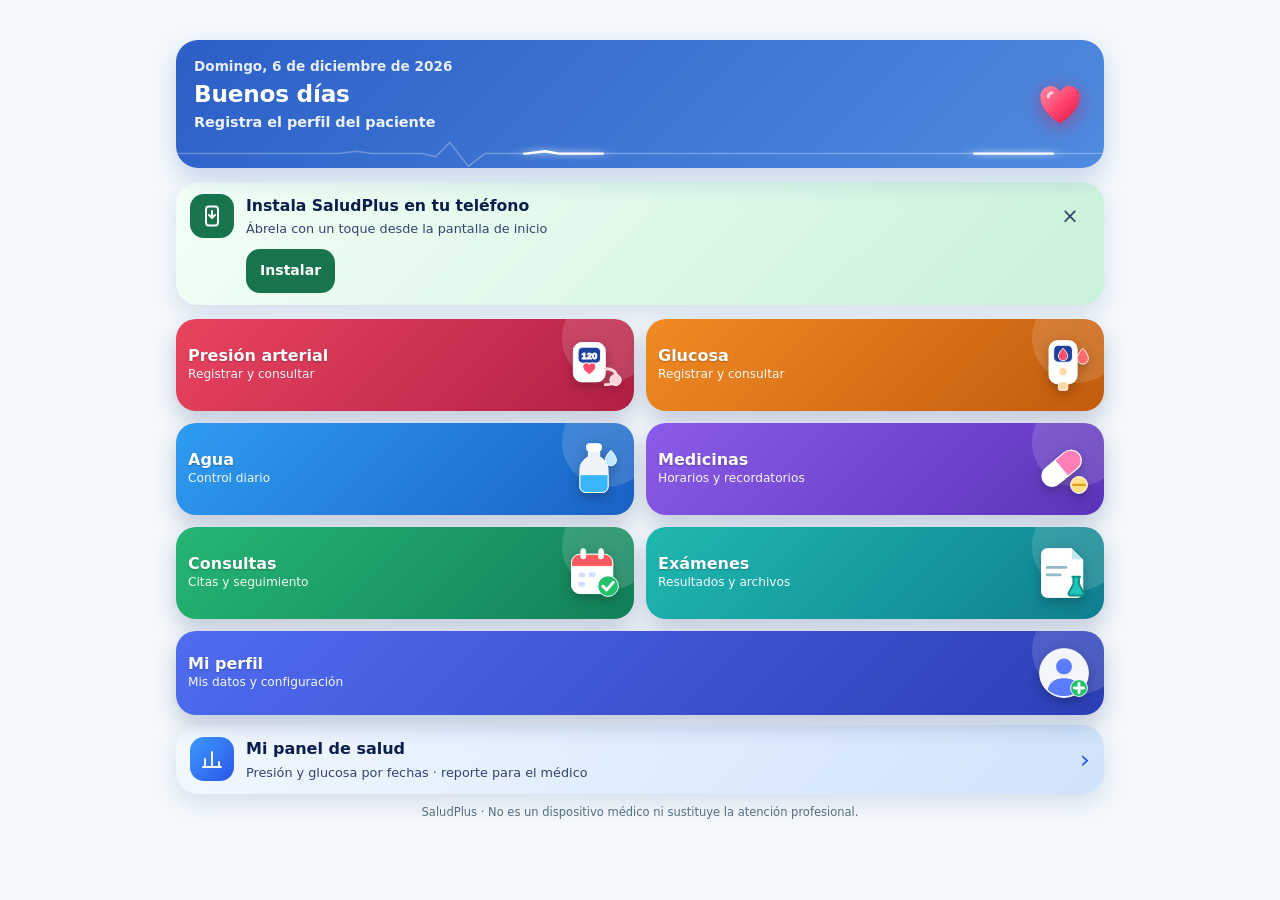
==== commit 54c95500: "Add files via upload" ====
--- a/index.html
+++ b/index.html
@@ -3,14 +3,15 @@
 <head>
 <meta charset="utf-8">
 <meta name="viewport" content="width=device-width, initial-scale=1, viewport-fit=cover">
-<meta name="theme-color" content="#0879c9" media="(prefers-color-scheme: light)">
+<meta name="theme-color" content="#2c5fc7" media="(prefers-color-scheme: light)">
 <meta name="theme-color" content="#0a161e" media="(prefers-color-scheme: dark)">
-<meta name="description" content="SaludPlus: seguimiento personal de presión arterial, glucosa, agua, medicamentos y consultas, .">
+<meta name="description" content="SaludPlus: seguimiento personal de presión arterial, glucosa, agua, medicamentos y consultas, exámenes y reporte para tu médico.">
 <meta name="apple-mobile-web-app-capable" content="yes">
+<meta name="mobile-web-app-capable" content="yes">
 <meta name="apple-mobile-web-app-title" content="SaludPlus">
 <link rel="manifest" href="manifest.json">
 <link rel="icon" href="saludplus-logo.svg" type="image/svg+xml">
-<link rel="apple-touch-icon" href="icon-192.png">
+<link rel="apple-touch-icon" href="apple-touch-icon.png">
 <title>SaludPlus</title>
 <style>html{box-sizing:border-box;background:#fff}body{margin:0}</style>
 </head>
@@ -2445,6 +2446,7 @@
      </div>
     </div>
 
+    <div class="inst-card" id="installCard" hidden><span class="inst-ic" aria-hidden="true"><svg viewBox="0 0 24 24" fill="none" stroke="currentColor" stroke-width="2" stroke-linecap="round" stroke-linejoin="round"><rect x="6" y="2.5" width="12" height="19" rx="3"/><path d="M12 7v7M9 11l3 3 3-3"/></svg></span><span class="inst-tx"><strong>Instala SaludPlus en tu teléfono</strong><small>Ábrela con un toque desde la pantalla de inicio</small></span><button type="button" class="inst-go" id="installBtn">Instalar</button><button type="button" class="inst-x" id="installClose" aria-label="Ocultar aviso">×</button></div>
     <section class="home-shortcuts" aria-labelledby="shortcutTitle">
      <div class="shortcut-grid">
       <button class="shortcut-card shortcut-bp" type="button" onclick="showView('presion')" aria-label="Abrir presión arterial">
@@ -3076,8 +3078,8 @@
        <button type="button" class="pn-chip" data-days="all">Todo</button>
       </div>
       <div class="pn-dates">
-       <div class="pn-field"><label for="pnFrom">Desde</label><input id="pnFrom" type="date"></div>
-       <div class="pn-field"><label for="pnTo">Hasta</label><input id="pnTo" type="date"></div>
+       <div class="pn-field"><label for="pnFrom">Desde</label><div class="pn-datebox"><span class="pn-dateshow" id="pnFromShow" aria-hidden="true"></span><input id="pnFrom" type="date"></div></div>
+       <div class="pn-field"><label for="pnTo">Hasta</label><div class="pn-datebox"><span class="pn-dateshow" id="pnToShow" aria-hidden="true"></span><input id="pnTo" type="date"></div></div>
       </div>
       <p class="pn-rangeinfo" id="pnRangeInfo" aria-live="polite"></p>
      </div>
@@ -6500,8 +6502,333 @@
   #printRecord .dr-line{border-top:1.5px solid #0b1f4d;text-align:center;font-size:8.5pt;padding-top:4px;color:#31456f}
 }
 
+/* v69 · fechas alineadas en teléfonos */
+body #panel .pn-chip{white-space:nowrap;padding:0 4px}
+body #panel .pn-dates{grid-template-columns:repeat(2,minmax(0,1fr))}
+body #panel .pn-field{min-width:0}
+body #panel .pn-datebox{position:relative;display:flex;align-items:center;height:48px;padding:0 34px 0 12px;border-radius:14px;border:1.5px solid #c5d4f2;background:#fff url("data:image/svg+xml,%3Csvg xmlns='http://www.w3.org/2000/svg' width='18' height='18' viewBox='0 0 24 24' fill='none' stroke='%232a56e8' stroke-width='2' stroke-linecap='round'%3E%3Crect x='3.5' y='5' width='17' height='15' rx='2.5'/%3E%3Cpath d='M3.5 10h17M8 3v4M16 3v4'/%3E%3C/svg%3E") no-repeat right 10px center;overflow:hidden}
+body #panel .pn-dateshow{font-size:.92rem;font-weight:700;color:#0b1f4d;font-variant-numeric:tabular-nums;white-space:nowrap;pointer-events:none}
+body #panel .pn-datebox input[type=date]{position:absolute;inset:0;width:100%;height:100%;min-height:0;margin:0;padding:0;border:0;opacity:0;-webkit-appearance:none;appearance:none;cursor:pointer;font-size:16px}
+body #panel .pn-datebox input[type=date]::-webkit-calendar-picker-indicator{position:absolute;inset:0;width:100%;height:100%;cursor:pointer}
+body #panel .pn-datebox:focus-within{outline:3px solid rgba(42,86,232,.3);border-color:#2a56e8}
+body #panel .pn-rangeinfo{line-height:1.45}
+@media (max-width:359px){body #panel .pn-dates{grid-template-columns:1fr}body #panel .pn-chip{font-size:.78rem}}
+/* Registro por fecha: fecha como encabezado y columnas fijas */
+body #panel .pn-day{display:block;padding:12px 0}
+body #panel .pn-date{display:inline-block;margin:0 0 8px;padding:4px 10px;border-radius:99px;background:#e4ecfb;color:#0b1f4d;font-size:.8rem;font-weight:800;text-transform:capitalize}
+body #panel .pn-rows{gap:8px}
+body #panel .pn-row{display:grid;grid-template-columns:10px 42px minmax(0,1fr) auto;align-items:center;column-gap:8px}
+body #panel .pn-ico{justify-self:center}
+body #panel .pn-val{display:flex;flex-wrap:wrap;align-items:baseline;column-gap:5px;min-width:0}
+body #panel .pn-val b{font-size:1.05rem;font-variant-numeric:tabular-nums}
+body #panel .pn-val small{color:#4a5f8a;font-size:.74rem}
+body #panel .pn-val em{flex-basis:100%;font-style:normal;color:#4a5f8a;font-size:.74rem;line-height:1.3}
+body #panel .pn-row .pn-pill{justify-self:end;white-space:nowrap}
+/* Tarjeta para instalar la app */
+body .inst-card{display:grid;grid-template-columns:44px minmax(0,1fr) 44px;align-items:center;column-gap:12px;row-gap:10px;margin:0 0 14px;padding:12px 12px 12px 14px;border-radius:22px;background:linear-gradient(135deg,#f3fff7,#c9f1d9);box-shadow:0 8px 22px rgba(30,70,150,.14);color:#0b1f4d}
+body .inst-card .inst-ic{display:grid;place-items:center;width:44px;height:44px;border-radius:14px;background:#17744c;color:#fff;flex:none}
+body .inst-card .inst-ic svg{width:24px;height:24px}
+body .inst-card .inst-tx{flex:1;min-width:0}
+body .inst-card strong{display:block;font-size:.98rem}
+body .inst-card small{display:block;color:#31456f;font-size:.8rem;margin-top:2px}
+body .inst-card .inst-go{grid-column:2;justify-self:start;min-height:44px;padding:0 14px;border:0;border-radius:14px;background:#17744c;color:#fff;font:inherit;font-weight:800;font-size:.88rem;cursor:pointer;white-space:nowrap}
+body .inst-card .inst-go:active{transform:scale(.97)}
+body .inst-card .inst-x{grid-column:3;grid-row:1;width:44px;height:44px;border:0;background:none;color:#31456f;font-size:1.3rem;cursor:pointer;flex:none;border-radius:12px}
+body .inst-card :focus-visible{outline:3px solid rgba(23,116,76,.45);outline-offset:2px}
+body dialog.inst-sheet{border:0;border-radius:24px;padding:20px;width:min(94vw,440px);color:#0b1f4d;background:#fff}
+body dialog.inst-sheet::backdrop{background:rgba(11,31,77,.5)}
+body dialog.inst-sheet h3{margin:0 0 10px;font-size:1.15rem}
+body dialog.inst-sheet ol{margin:0;padding-left:22px;display:grid;gap:8px;color:#31456f;line-height:1.45}
+body dialog.inst-sheet .inst-warn{margin:12px 0 0;padding:10px 12px;border-radius:12px;background:#fff3d1;color:#7a5600;font-size:.85rem;line-height:1.45}
+body dialog.inst-sheet .inst-actions{display:flex;gap:8px;justify-content:flex-end;margin-top:16px;flex-wrap:wrap}
+body dialog.inst-sheet .btn{min-height:46px;border-radius:14px}
+
 </style>
 <script id="panel-js">
+/* SaludPlus · traducción completa al inglés (complemento de i18n) */
+(function () {
+  'use strict';
+  if (typeof EN !== 'object') return;
+  Object.assign(EN, {
+    'Panel': 'Dashboard', 'de': 'of', 'Guía': 'Guide', 'Volver a Inicio': 'Back to Home', 'Navegación principal': 'Main navigation',
+    'Registrar y consultar': 'Log and review', 'Horarios y recordatorios': 'Schedules and reminders', 'Citas y seguimiento': 'Appointments and follow-up',
+    'Resultados y archivos': 'Results and files', 'Preguntas de salud': 'Health questions', 'Mi perfil': 'My profile', 'Mis datos y configuración': 'My data and settings',
+    'Mi panel de salud': 'My health dashboard', 'Presión y glucosa por fechas · reporte para el médico': 'Blood pressure and glucose by date · report for your doctor',
+    'Resumen de salud': 'Health summary', 'Tus últimos registros y próximos eventos.': 'Your latest readings and upcoming events.',
+    'Sistólica': 'Systolic', 'Diastólica': 'Diastolic', 'Sistólica (alta)': 'Systolic (upper)', 'Diastólica (baja)': 'Diastolic (lower)',
+    'Abrir presión arterial': 'Open blood pressure', 'Abrir glucosa': 'Open glucose', 'Abrir control de agua': 'Open water tracker', 'Abrir medicinas': 'Open medications',
+    'Abrir consultas': 'Open appointments', 'Abrir exámenes': 'Open exams', 'Abrir asistente de salud con IA': 'Open AI health assistant', 'Abrir mi perfil': 'Open my profile',
+    /* Presión */
+    'Registro de ambos brazos': 'Both-arm reading', 'Ingresa cada medición por separado en un solo registro.': 'Enter each arm separately in a single record.',
+    'Medición izquierda': 'Left arm reading', 'Medición derecha': 'Right arm reading',
+    'Puedes registrar un brazo o ambos en el mismo registro. Completa sistólica y diastólica de cada brazo que hayas medido.': 'You can log one arm or both in the same record. Fill in systolic and diastolic for each arm you measured.',
+    'Clasificación del registro': 'Reading classification', 'Interpretación según perfil': 'Interpretation for your profile', 'Presión más reciente': 'Latest blood pressure',
+    'mmHg · sin categoría automática por edad': 'mmHg · no automatic age category', 'lpm · depende de reposo, sueño, actividad y edad': 'bpm · depends on rest, sleep, activity and age',
+    'Ver gráfica': 'View chart', 'Mapa de presión': 'Blood pressure map', 'Organiza las lecturas domiciliarias por hora y observa su evolución diaria.': 'Organize home readings by time of day and see how they change daily.',
+    'Medición seleccionada': 'Selected reading', 'Referencia adultos en casa:': 'Adult home reference:', 'Menor de 120: no elevada': 'Under 120: not elevated',
+    '135 o más: umbral de hipertensión*': '135 or more: hypertension threshold*', 'Menor de 70: no elevada': 'Under 70: not elevated', '85 o más: umbral de hipertensión*': '85 or more: hypertension threshold*',
+    'Por encima de 100 mmHg': 'Above 100 mmHg',
+    'Es una PAM elevada respecto a esta referencia descriptiva, pero no significa automáticamente que los órganos estén sufriendo daño. Valora también la sistólica, la diastólica y las indicaciones clínicas.': 'This MAP is high compared with this descriptive reference, but it does not automatically mean your organs are being damaged. Also consider systolic, diastolic and your clinical instructions.',
+    'Más de 10 mmHg: repetir y confirmar la diferencia. Si persiste, las mediciones posteriores suelen hacerse en el brazo con la cifra mayor.': 'More than 10 mmHg: repeat and confirm the difference. If it persists, later readings are usually taken on the arm with the higher value.',
+    'Estas cifras de sistólica y diastólica corresponden a referencias para adultos en mediciones domiciliarias, basadas en ESC 2024. No deben aplicarse automáticamente a niños o adolescentes: sus valores se interpretan según edad, sexo, estatura y criterio profesional. *El umbral se valora con el promedio de sistólica y/o diastólica, no con una cifra aislada.': 'These systolic and diastolic values are adult references for home readings, based on ESC 2024. They should not be applied automatically to children or teenagers: their values are interpreted by age, sex, height and professional judgment. *The threshold is assessed with the average systolic and/or diastolic, not a single reading.',
+    'Seguimiento domiciliario de las mediciones según la hora del día.': 'Home tracking of readings by time of day.', 'Organiza y consulta tus mediciones por día y horario.': 'Organize and review your readings by day and time.',
+    'Este mapa organiza mediciones hechas en casa. No sustituye un MAPA clínico de 24 horas con un monitor automático. No hagas mediciones adicionales ni cambies tratamientos sin indicación profesional.': 'This map organizes readings taken at home. It does not replace a clinical 24-hour ambulatory monitoring (ABPM) with an automatic monitor. Do not take extra readings or change treatment without professional advice.',
+    'Los horarios son orientativos y se pueden ajustar a las indicaciones del profesional de salud.': 'Times are a guide and can be adjusted to your health professional’s instructions.',
+    'Duración del seguimiento': 'Tracking length', '3 días': '3 days', '7 días': '7 days', '30 días': '30 days', '90 días': '90 days', 'Todo': 'All',
+    'Hora orientativa de mañana': 'Suggested morning time', 'Hora orientativa de noche': 'Suggested evening time', 'Guardar configuración': 'Save settings',
+    'En protocolos domiciliarios habituales se realizan lecturas por la mañana y por la noche, con dos mediciones separadas por aproximadamente un minuto. El profesional debe confirmar el plan apropiado para cada paciente.': 'Usual home protocols take readings in the morning and evening, with two measurements about one minute apart. Your health professional should confirm the right plan for you.',
+    'Registrar sesión': 'Log session', 'Registra dos lecturas de la misma sesión. Selecciona el brazo indicado por tu profesional.': 'Log two readings from the same session. Choose the arm your health professional indicated.',
+    'Sesión': 'Session', 'Mañana': 'Morning', 'Noche': 'Evening', 'Hora de lectura 1': 'Reading 1 time', 'Lectura 1 · sistólica': 'Reading 1 · systolic', 'Lectura 1 · diastólica': 'Reading 1 · diastolic',
+    'Hora de lectura 2': 'Reading 2 time', 'Lectura 2 · sistólica': 'Reading 2 · systolic', 'Lectura 2 · diastólica': 'Reading 2 · diastolic', 'Guardar sesión': 'Save session',
+    'Gráfica diaria': 'Daily chart', 'La gráfica muestra las lecturas según su hora real.': 'The chart shows readings at their actual time.', 'Ver día': 'View day',
+    'Registra una sesión para generar la gráfica.': 'Log a session to build the chart.', 'Todavía no hay sesiones del mapa.': 'No map sessions yet.',
+    'Cuenta días con al menos una sesión; no indica cumplimiento clínico.': 'Counts days with at least one session; it does not measure clinical adherence.',
+    'Ej. en reposo, por la mañana': 'E.g. at rest, in the morning', 'Ej. antes del desayuno, reposo': 'E.g. before breakfast, at rest',
+    /* Glucosa */
+    'Registra tu lectura directamente en el glucómetro digital.': 'Enter the reading from your glucose meter.', 'CONTROL DE GLUCOSA': 'GLUCOSE TRACKING',
+    'Resultado de tu medición': 'Your reading', '¿Cuándo te mediste?': 'When did you measure?', 'Registrar medición': 'Save reading', 'Rangos de referencia': 'Reference ranges',
+    'Orientación general para adultos. No diagnostica.': 'General guidance for adults. Not a diagnosis.', 'Referencia habitual en pruebas de laboratorio': 'Usual laboratory reference',
+    'Requiere valoración profesional': 'Needs professional assessment', 'Requiere confirmación clínica': 'Needs clinical confirmation', 'Después de comer': 'After eating',
+    'La meta depende del tiempo transcurrido y del plan individual': 'The target depends on time since eating and your individual plan',
+    'Las cifras de ayuno corresponden a referencias de pruebas de laboratorio. Un glucómetro doméstico no confirma por sí solo un diagnóstico.': 'Fasting values are laboratory references. A home glucose meter cannot confirm a diagnosis on its own.',
+    'Última medición guardada': 'Last saved reading', 'Visualización de tu resultado': 'Your result at a glance', 'El velocímetro corresponde a la última lectura guardada.': 'The gauge shows your last saved reading.',
+    'Última glucosa': 'Latest glucose', 'Por encima del rango habitual en ayunas (100–125)': 'Above the usual fasting range (100–125)',
+    'La interpretación depende del momento de medición y de los objetivos acordados con tu profesional de salud. Los colores son orientativos.': 'Interpretation depends on when you measured and the targets agreed with your health professional. Colors are only a guide.',
+    'Historial de glucosa': 'Glucose history', 'Consulta tus mediciones anteriores.': 'Review your previous readings.',
+    'Los colores son orientativos y solo aplican a referencias en ayunas o a las 2 horas después de comer. Otros momentos requieren interpretar el resultado según el plan clínico individual. Un resultado aislado no establece un diagnóstico.': 'Colors are only a guide and apply only to fasting or 2-hours-after-eating references. Other times need to be interpreted according to your individual clinical plan. A single result does not establish a diagnosis.',
+    'Resultado de glucosa en miligramos por decilitro': 'Glucose result in milligrams per deciliter', 'Gráfica de evolución de glucosa': 'Glucose trend chart', 'Tendencia de las últimas 6 mediciones': 'Trend of the last 6 readings',
+    'Baja o valor elevado': 'Low or high value', 'Contexto sin rango estándar': 'Context without a standard range', 'Rango habitual según contexto': 'Usual range for this context', 'Por encima del rango de referencia': 'Above the reference range',
+    /* Agua */
+    'Control de hidratación': 'Hydration tracker', 'Registra y da seguimiento a tu consumo diario de agua.': 'Log and track your daily water intake.', 'Tu progreso de hoy': 'Today’s progress',
+    '¡Vas a tu ritmo!': 'You’re going at your own pace!', 'Escucha tu sed y mantén hábitos saludables.': 'Listen to your thirst and keep healthy habits.', '＋ Agregar agua': '＋ Add water',
+    '↶ Deshacer última toma': '↶ Undo last entry', '✦ Hábitos de hidratación': '✦ Hydration habits', 'Apoya la concentración': 'Supports focus', 'Apoya funciones del cuerpo': 'Supports body functions',
+    'Acompaña tu actividad': 'Goes with your activity', 'Meta y recordatorios': 'Goal and reminders', 'Configurar meta': 'Set goal', 'Agregar cantidad personalizada': 'Add custom amount',
+    'La cantidad adecuada varía según la edad, actividad, clima y salud. No es necesario forzar el consumo ni cumplir una cifra universal. Sigue las indicaciones de tu profesional sanitario si tienes restricciones de líquidos.': 'The right amount varies with age, activity, climate and health. There is no need to force yourself or meet a universal number. Follow your health professional’s advice if you have fluid restrictions.',
+    'En iPhone y navegadores, las alarmas web no están garantizadas si cierras la página o el sistema suspende la app.': 'On iPhone and in browsers, web alarms are not guaranteed if you close the page or the system suspends the app.',
+    /* Medicinas */
+    'Mis Medicamentos': 'My Medications', 'Registra, organiza y consulta tus recordatorios.': 'Log, organize and review your reminders.', 'medicamentos tomados hoy': 'medications taken today',
+    'Próximo recordatorio': 'Next reminder', '＋ Agregar medicamento': '＋ Add medication', '▦ Medicamentos de hoy': '▦ Today’s medications',
+    'Los horarios son recordatorios de apoyo. La página web no garantiza alarmas si el navegador está cerrado o el sistema suspende la app. Sigue siempre la receta y no cambies dosis u horarios sin consultar a un profesional sanitario.': 'Times are supportive reminders. The web page cannot guarantee alarms if the browser is closed or the system suspends the app. Always follow your prescription and do not change doses or times without asking a health professional.',
+    /* Consultas */
+    'Mis Consultas': 'My Appointments', 'Organiza tus próximas citas y conserva tu historial médico.': 'Organize upcoming appointments and keep your medical history.', 'Hora de próxima cita': 'Next appointment time',
+    'Próximas consultas': 'Upcoming appointments', 'Próxima': 'Next', 'Fecha de la cita': 'Appointment date', 'Sin hora': 'No time', 'Cardiología': 'Cardiology',
+    'Los recordatorios de citas dependen de los permisos y de que el navegador permita ejecutar la aplicación. Conserva también tus citas en el calendario habitual.': 'Appointment reminders depend on permissions and on the browser letting the app run. Also keep your appointments in your usual calendar.',
+    'Tienes una consulta pendiente': 'You have an upcoming appointment',
+    /* Exámenes */
+    'Exámenes y Resultados': 'Exams and Results', 'Expediente de laboratorio y estudios': 'Lab and test records', 'Con archivos': 'With files', 'Exámenes recientes': 'Recent exams', 'Ver todos ›': 'View all ›',
+    'Grupos sugeridos y evolución de valores': 'Suggested groups and value trends', 'Ver exámenes programados': 'View scheduled exams', 'Ver resultados registrados': 'View saved results', 'Ver archivos médicos': 'View medical files',
+    'Limpiar búsqueda': 'Clear search', 'Filtrar exámenes': 'Filter exams', 'Más opciones': 'More options', 'Archivo del examen': 'Exam file', 'Descargar archivo': 'Download file', 'Editar resultado': 'Edit result',
+    'Este archivo no está disponible en este dispositivo.': 'This file is not available on this device.', 'Información del examen': 'Exam information', 'Laboratorio no especificado': 'Laboratory not specified',
+    'Médico solicitante': 'Ordering doctor', 'No hay parámetros registrados para este resultado.': 'No values recorded for this result.', 'No hay resultados que coincidan con este filtro.': 'No results match this filter.',
+    'Otro archivo': 'Other file', 'Parámetro': 'Value', 'Referencia': 'Reference', 'Todavía no hay archivos asociados a este examen.': 'No files linked to this exam yet.', 'Ver detalle': 'View details',
+    'archivos': 'files', 'parámetros': 'values', 'Exámenes rutinarios': 'Routine exams', 'Control de diabetes': 'Diabetes control', 'Exámenes por receta médica': 'Exams by prescription',
+    'Laboratorio, indicaciones, quién lo pidió': 'Laboratory, instructions, who ordered it', 'Ej. diabetes, hipertensión': 'E.g. diabetes, hypertension', 'Resultado de examen': 'Exam result',
+    /* Perfil */
+    'EXPEDIENTE DEL PACIENTE': 'PATIENT RECORD', 'Resumen del paciente': 'Patient summary', 'Hipertensión': 'Hypertension', 'Últimas mediciones de presión arterial': 'Latest blood pressure readings',
+    'Últimas mediciones de glucosa': 'Latest glucose readings', 'Fotografía del paciente': 'Patient photo', 'La foto se guarda en este dispositivo.': 'The photo is stored on this device.',
+    'Diagnóstico de hipertensión': 'Hypertension diagnosis', 'Sí, diagnosticada': 'Yes, diagnosed', 'En evaluación': 'Being evaluated', 'Estatura (cm) · necesaria para referencias pediátricas': 'Height (cm) · needed for pediatric references',
+    'Fecha de actualización de estatura': 'Height last updated',
+    /* Avisos */
+    'Avisos y recordatorios': 'Alerts and reminders', 'Consulta tus mediciones programadas y próximas citas.': 'Review your scheduled readings and upcoming appointments.', 'Recordatorios para medir la presión': 'Blood pressure reminders',
+    'Guardar horarios': 'Save times', 'Próximos avisos': 'Upcoming alerts', 'Medición de presión arterial': 'Blood pressure reading', 'Próxima consulta médica': 'Next medical appointment', 'Cómo agregar otros avisos': 'How to add other alerts',
+    'Los avisos dentro de SaludPlus se revisan mientras la aplicación está abierta. Las notificaciones del navegador pueden depender de permisos y del sistema; no sustituyen una alarma médica o del teléfono.': 'SaludPlus checks alerts while the app is open. Browser notifications may depend on permissions and the system; they do not replace a medical or phone alarm.',
+    'Los horarios de medicinas se toman de Medicinas y las citas se muestran desde Consultas. Usa las tarjetas de Inicio para administrar esos datos.': 'Medication times come from Medications and appointments come from Appointments. Use the Home cards to manage that information.',
+    'Es momento de registrar tu presión arterial.': 'It’s time to log your blood pressure.', 'Hora de medir la presión': 'Time to measure your blood pressure', 'No fue posible solicitar el permiso.': 'The permission could not be requested.',
+    'Notificaciones autorizadas.': 'Notifications allowed.', 'Recordatorios de presión guardados.': 'Blood pressure reminders saved.', 'avisos programados': 'scheduled alerts',
+    'Tipo de asistencia': 'Type of help', 'Pregunta de salud': 'Health question',
+    /* Guía */
+    'Guía de presión arterial': 'Blood pressure guide', 'Aprende a medirla bien y a cuidarla día a día.': 'Learn to measure it correctly and take care of it every day.', 'Mi lectura': 'My reading',
+    '🎬 Mira cómo se mide': '🎬 Watch how to measure', 'Antes de medir': 'Before measuring', 'Altura del corazón': 'Heart level', '2–3 cm del codo': '2–3 cm above the elbow',
+    '1. Antes: sin café, ejercicio ni tabaco': '1. Before: no coffee, exercise or smoking', 'Espera 30 minutos. Todo eso sube la presión por un rato y falsea la lectura.': 'Wait 30 minutes. All of these raise blood pressure for a while and skew the reading.',
+    'Antes de medir, quédate sentado y tranquilo. Usa el reloj.': 'Before measuring, sit still and relax. Use the timer.', '✅ ¡Listo! Ya puedes medir.': '✅ Done! You can measure now.', '2 · Prepárate': '2 · Get ready',
+    'Sin café, ejercicio ni tabaco': 'No coffee, exercise or smoking', 'Espera al menos 30 minutos antes de medir.': 'Wait at least 30 minutes before measuring.', 'Ve al baño primero': 'Use the bathroom first',
+    'La vejiga llena puede subir la lectura.': 'A full bladder can raise the reading.', 'Siéntate con la espalda apoyada': 'Sit with your back supported', 'Pies planos en el suelo y piernas sin cruzar.': 'Feet flat on the floor and legs uncrossed.',
+    'Brazo apoyado a la altura del corazón': 'Arm supported at heart level', 'Sobre una mesa, con la palma hacia arriba y sin ropa apretada.': 'On a table, palm up and with no tight clothing.',
+    'Sobre la piel, 2 a 3 cm arriba del pliegue del codo y del tamaño correcto.': 'On bare skin, 2 to 3 cm above the elbow crease, and the right size.', 'Quieto y en silencio': 'Still and quiet',
+    'No hables, no mires el celular y respira tranquilo mientras mide.': 'Don’t talk or look at your phone, and breathe calmly while it measures.', 'Espera 1 minuto entre mediciones y anota las dos.': 'Wait 1 minute between readings and write both down.',
+    '¡Todo listo! 🎉': 'All set! 🎉', 'Mide dos veces y anota las lecturas.': 'Measure twice and write down the readings.', 'Registrar mi medición': 'Log my reading', '¿Cómo está mi lectura?': 'How is my reading?',
+    'Escribe tus números y mira en qué zona caen.': 'Enter your numbers and see which zone they fall in.', 'Usar mi última medición': 'Use my last reading', 'Escribe tus dos números': 'Enter your two numbers', 'Por ejemplo 120 y 80.': 'For example 120 and 80.',
+    'Es información general. Una sola lectura no da un diagnóstico: lo importante es el promedio de varios días. Solo tu médico puede interpretarla.': 'This is general information. A single reading is not a diagnosis: what matters is the average over several days. Only your doctor can interpret it.',
+    'Las zonas, de un vistazo': 'The zones at a glance', 'menos de 120 y 80': 'under 120 and 80', '120–129 y menos de 80': '120–129 and under 80', '130–139 o 80–89': '130–139 or 80–89', '140 o más, o 90 o más': '140 or more, or 90 or more', 'más de 180 o más de 120': 'over 180 or over 120',
+    'Mis hábitos de hoy': 'My habits today', 'Comí con poca sal': 'I ate with little salt', 'Menos de 1 cucharadita (5 g) de sal al día, contando la de los alimentos procesados.': 'Less than 1 teaspoon (5 g) of salt a day, including salt in processed foods.',
+    'Comí frutas y verduras': 'I ate fruit and vegetables', 'Llena la mitad del plato con verduras y suma fruta. La dieta DASH ayuda a bajar la presión.': 'Fill half your plate with vegetables and add fruit. The DASH diet helps lower blood pressure.',
+    'Me moví 30 minutos': 'I moved for 30 minutes', 'Caminar a paso rápido la mayoría de los días. La meta es 150 minutos por semana.': 'Brisk walking most days. The goal is 150 minutes a week.',
+    'Tomé suficiente agua': 'I drank enough water', 'Prefiere agua y evita bebidas azucaradas y energéticas.': 'Choose water and avoid sugary and energy drinks.', 'Dormí 7 a 8 horas': 'I slept 7 to 8 hours',
+    'Dormir mal sube la presión. Acuéstate a la misma hora.': 'Poor sleep raises blood pressure. Go to bed at the same time.', 'Descansé unos minutos': 'I rested for a few minutes',
+    'Tomé mis medicinas como indicó el médico': 'I took my medicines as prescribed', 'No las cambies ni las suspendas por tu cuenta.': 'Don’t change or stop them on your own.', 'Marca lo que ya hiciste hoy.': 'Check what you’ve already done today.',
+    'Reduce la sal': 'Cut down on salt', 'Cocina con hierbas, limón y ajo. Revisa las etiquetas: embutidos, sopas instantáneas, salsas y snacks suelen traer mucho sodio.': 'Cook with herbs, lemon and garlic. Check labels: cold cuts, instant soups, sauces and snacks often have a lot of sodium.',
+    'Cuida tu peso': 'Watch your weight', 'Bajar aunque sea unos kilos si hay sobrepeso suele bajar la presión. Hazlo de forma gradual.': 'Losing even a few kilos if you are overweight usually lowers blood pressure. Do it gradually.',
+    'El tabaco sube la presión al momento y daña las arterias. Pide ayuda para dejarlo.': 'Smoking raises blood pressure immediately and damages arteries. Ask for help to quit.', 'Modera el alcohol': 'Limit alcohol',
+    'Cuanto menos, mejor. Si tomas, que sea poco y no a diario.': 'The less the better. If you drink, keep it small and not daily.', 'Come alimentos con potasio': 'Eat foods with potassium',
+    'Banano, frijoles, papa con cáscara y vegetales de hoja ayudan. Si tienes problemas de riñón, consulta antes.': 'Bananas, beans, potatoes with skin and leafy greens help. If you have kidney problems, ask your doctor first.',
+    'Mide en casa y anota': 'Measure at home and keep a log', 'Mide a la misma hora, por la mañana y por la noche, 7 días seguidos antes de tu cita. SaludPlus lo organiza en Reportes.': 'Measure at the same times, morning and evening, for 7 days in a row before your appointment. SaludPlus organizes it in Reports.',
+    '🚑 Busca atención urgente': '🚑 Get urgent care', 'Si tu presión es muy alta (más de 180/120)': 'If your blood pressure is very high (over 180/120)',
+    'tienes dolor de pecho, falta de aire, dolor de cabeza fuerte, visión borrosa, confusión, dificultad para hablar o debilidad en un lado del cuerpo.': 'you have chest pain, shortness of breath, a severe headache, blurred vision, confusion, trouble speaking or weakness on one side of the body.',
+    '📞 Llama a tu médico pronto': '📞 Call your doctor soon', 'Si varias lecturas seguidas pasan de 130/80, o una pasa de 180/120 sin síntomas (descansa 5 minutos y repite primero). También si sientes mareos o desmayos con la presión baja.': 'If several readings in a row are above 130/80, or one is above 180/120 without symptoms (rest 5 minutes and repeat first). Also if you feel dizzy or faint with low blood pressure.',
+    '🗓️ Para tu próxima cita': '🗓️ For your next appointment', 'Lleva tu registro de 7 días y la lista de tus medicinas. SaludPlus lo arma por ti.': 'Bring your 7-day log and your medication list. SaludPlus puts it together for you.',
+    'Ver mis reportes': 'View my reports', 'Ir a Presión': 'Go to Blood pressure', 'Animación de cómo medir la presión arterial': 'Animation showing how to measure blood pressure',
+    'Esta guía es educativa y no reemplaza la valoración de un profesional de la salud. No cambies ni suspendas medicinas por tu cuenta.': 'This guide is educational and does not replace an assessment by a health professional. Do not change or stop medicines on your own.',
+    /* Panel */
+    'Panel de salud': 'Health dashboard', 'Presión arterial y glucosa por fechas.': 'Blood pressure and glucose by date.', 'Periodo': 'Period', 'Elegir periodo': 'Choose period', 'Desde': 'From', 'Hasta': 'To',
+    'Presión arterial por fecha': 'Blood pressure by date', 'Toca un punto para ver la medición.': 'Tap a point to see the reading.', 'Límite normal 120 / 80': 'Normal limit 120 / 80',
+    'Glucosa por fecha': 'Glucose by date', 'En rango o según contexto': 'In range or by context', 'Elevada o alta': 'Elevated or high', 'Baja (<70)': 'Low (<70)', 'Ayunas normal 70–99': 'Normal fasting 70–99',
+    'Cómo han estado tus mediciones': 'How your readings have been', 'Registro por fecha': 'Log by date', 'Ver todas las fechas': 'View all dates', 'Reporte para el médico': 'Report for your doctor',
+    'Un documento de una o dos hojas con tus datos, el resumen del periodo, las gráficas y cada medición de presión y glucosa por fecha. Elige “Guardar como PDF” al imprimir para compartirlo.': 'A short document with your details, the period summary, the charts and every blood pressure and glucose reading by date. Choose “Save as PDF” when printing to share it.',
+    'Nota para el médico (opcional)': 'Note for your doctor (optional)', 'Ej.: mareos por las mañanas, cambié la dosis hace 2 semanas': 'E.g. dizziness in the mornings, dose changed 2 weeks ago',
+    'Incluir medicamentos actuales': 'Include current medications', 'Generar reporte para el médico': 'Create report for your doctor', 'Usa el periodo elegido arriba. Contiene información médica privada.': 'Uses the period chosen above. Contains private medical information.',
+    'Presión y glucosa por fechas, lista para imprimir': 'Blood pressure and glucose by date, ready to print',
+    /* Reportes */
+    'Elige el periodo': 'Choose the period', 'Últimos 7 días': 'Last 7 days', 'Reporte y descargas': 'Report and downloads', 'Todo tu historial para el médico': 'Your full history for your doctor',
+    'Imprimir o guardar en PDF': 'Print or save as PDF', 'Abrir en Excel (CSV)': 'Open in Excel (CSV)', 'Ver o descargar en PDF': 'View or download as PDF', 'Archivo de respaldo': 'Backup file',
+
+    /* Complementos 2 */
+    'Avisos': 'Alerts', 'Inicio': 'Home', 'Control diario': 'Daily tracking', 'IZQ.': 'L', 'DER.': 'R', '○ Pendiente': '○ Pending', 'Pendiente': 'Pending', 'Tomado': 'Taken', '✓ Tomado': '✓ Taken',
+    'Consultas registradas': 'Saved visits', 'Documentos adjuntos': 'Attached documents', '＋ Registrar consulta o cita': '＋ Add visit or appointment', 'Todas': 'All', 'Todos': 'All', 'Otros': 'Other',
+    'Filtrar consultas': 'Filter appointments', 'Archivos': 'Files', 'Imagen': 'Imaging', 'Registrar nuevo examen': 'Add new exam', 'Programar un control': 'Schedule a check-up',
+    'Buscar examen o resultado...': 'Search exam or result...', 'Buscar examen o resultado': 'Search exam or result', 'Administrar consultas': 'Manage appointments',
+    'Medir': 'Measure', 'Mejorar': 'Improve', 'Ayuda': 'Help', '30 min antes': '30 min before', 'Pausar': 'Pause', 'Reproducir': 'Play', 'Continuar': 'Continue', 'Empezar reposo': 'Start rest',
+    'Mes': 'Month', 'Semana': 'Week', 'Paso siguiente': 'Next step', 'Paso anterior': 'Previous step',
+    'Paciente sin configurar': 'Patient not set up', 'Completa el perfil clínico para mostrar sus datos aquí.': 'Complete the clinical profile to show the details here.',
+    'Completa tu fecha de nacimiento en Mi perfil.': 'Add your date of birth in My profile.', 'No es un diagnóstico': 'Not a diagnosis', 'No es diagnóstico': 'Not a diagnosis', 'Depende de edad y actividad': 'Depends on age and activity',
+    'La clasificación se selecciona según edad y referencia clínica. No sustituye una valoración profesional.': 'The category is chosen by age and clinical reference. It does not replace a professional assessment.',
+    'Selecciona un registro del historial para ver su velocímetro.': 'Select a record in the history to see its gauge.', 'Aún no hay mediciones registradas': 'No readings saved yet',
+    '¡Cada vaso cuenta!': 'Every glass counts!', 'Sin horarios pendientes': 'No pending times', 'Agrega tus medicamentos': 'Add your medications',
+    'Programación y grupos de exámenes': 'Exam schedule and groups', 'Registra y guarda el perfil para generar el resumen del paciente.': 'Fill in and save the profile to build the patient summary.',
+    'La gráfica aparecerá cuando guardes mediciones.': 'The chart will appear once you save readings.', 'Aún no tienes medicamentos': 'You have no medications yet',
+    'Agrega el primero para organizar tus recordatorios.': 'Add the first one to organize your reminders.', '📎 Ver documento': '📎 View document', 'No hay consultas en esta sección': 'No appointments in this section',
+    'Registra una consulta o agrega la fecha de tu próxima cita.': 'Log a visit or add the date of your next appointment.', 'Promedio sistólica del día': 'Daily average systolic', 'Promedio diastólica del día': 'Daily average diastolic',
+    'Aún no hay un perfil guardado. Completa el formulario y selecciona «Guardar datos del paciente».': 'No profile saved yet. Fill in the form and choose “Save patient details”.',
+    'Sin mediciones registradas': 'No readings saved', 'Sin registros de glucosa': 'No glucose records', 'Sin medicamentos activos registrados': 'No active medications saved', 'No hay más datos del paciente.': 'No more patient details.',
+    'Tu privacidad': 'Your privacy', 'Todavía no hay resultados': 'No results yet', 'Toca “Registrar nuevo examen” para guardar el primero.': 'Tap “Add new exam” to save the first one.',
+    'Aún no tienes mediciones': 'You have no readings yet', 'Registra una en Presión y vuelve aquí.': 'Log one in Blood pressure and come back here.',
+    'Sin datos suficientes': 'Not enough data', 'Rango habitual en ayunas (70–99)': 'Usual fasting range (70–99)', 'Elevada en ayunas (≥126)': 'High when fasting (≥126)', 'Por debajo de 140 a las 2 h': 'Below 140 at 2 h',
+    'Elevada a las 2 h (140–199)': 'High at 2 h (140–199)', 'Elevada a las 2 h (≥200)': 'High at 2 h (≥200)', 'Interpretar según el momento y el plan clínico': 'Interpret by timing and your clinical plan',
+    'Registra mediciones para calcular la PAM promedio. La PAM aislada no diagnostica daño en órganos.': 'Log readings to calculate the average MAP. MAP alone does not diagnose organ damage.',
+    'Por debajo de 65 mmHg': 'Below 65 mmHg', 'Dentro de la referencia habitual para adultos (65–100)': 'Within the usual adult reference (65–100)',
+    'Es una referencia general de adultos, no un objetivo individual ni una garantía de que todo esté bien. Debe interpretarse junto con la presión sistólica, diastólica y el contexto clínico.': 'This is a general adult reference, not an individual target or a guarantee that all is well. It should be read together with systolic, diastolic and the clinical context.',
+    'Completa fecha de nacimiento': 'Add date of birth', 'Sin fecha de nacimiento no se asigna categoría por edad.': 'Without a date of birth no age category is assigned.', 'Requiere percentiles pediátricos': 'Needs pediatric percentiles',
+    'En menores de 13 años, la referencia AAP requiere edad, sexo y percentil de estatura. Esta versión no inventa percentiles: solicita interpretación profesional.': 'For children under 13, the AAP reference needs age, sex and height percentile. This version does not estimate percentiles: ask for a professional interpretation.',
+    'Referencia adolescente AAP: sistólica ≥140 o diastólica ≥90 mmHg. Repite correctamente y solicita valoración profesional.': 'AAP teen reference: systolic ≥140 or diastolic ≥90 mmHg. Repeat correctly and ask for a professional assessment.',
+    'Referencia adolescente AAP: sistólica 130–139 o diastólica 80–89 mmHg.': 'AAP teen reference: systolic 130–139 or diastolic 80–89 mmHg.', 'Presión elevada · AAP': 'Elevated blood pressure · AAP',
+    'Referencia AAP adolescente: sistólica 120–129 y diastólica menor de 80 mmHg.': 'AAP teen reference: systolic 120–129 and diastolic under 80 mmHg.', 'Dentro del rango de referencia AAP': 'Within the AAP reference range',
+    'Completa fecha de nacimiento en Mi perfil para elegir referencias.': 'Add your date of birth in My profile to choose references.', 'Tomas de hoy registradas': 'Today’s entries', '¡Buen seguimiento!': 'Great tracking!',
+    'Historial de consultas': 'Visit history', 'Todas mis consultas': 'All my appointments', 'Fecha de la consulta': 'Visit date', 'Sin observaciones registradas': 'No notes recorded',
+    '¿Eliminar esta sesión del mapa?': 'Delete this map session?', 'La segunda lectura debe ser posterior a la primera y estar separada aproximadamente por un minuto (máximo 10 minutos).': 'The second reading must come after the first, about one minute apart (10 minutes at most).',
+    'Revisa los valores de presión.': 'Check the blood pressure values.', 'Sesión del mapa guardada.': 'Map session saved.', 'Ingresa al menos una medición completa.': 'Enter at least one complete reading.',
+    'La fotografía debe pesar menos de 3 MB.': 'The photo must be under 3 MB.', 'No se pudo leer la fotografía.': 'The photo could not be read.', 'Escribe el nombre del paciente antes de guardar.': 'Enter the patient’s name before saving.',
+    'No se pudo guardar el perfil.': 'The profile could not be saved.', 'Notas médicas': 'Medical notes', 'Hipertensión diagnosticada': 'Diagnosed hypertension', 'Hipertensión en evaluación': 'Hypertension being evaluated',
+    '¡Has alcanzado tu meta configurada!': 'You reached your goal!', 'Sigue la indicación de tu receta': 'Follow your prescription', 'PRESIÓN ARTERIAL': 'BLOOD PRESSURE',
+    'Sistólica izquierda': 'Left systolic', 'Diastólica izquierda': 'Left diastolic', 'Sistólica derecha': 'Right systolic', 'Diastólica derecha': 'Right diastolic', 'Atención': 'Attention',
+    'Antes: sin café, ejercicio ni tabaco': 'Before: no coffee, exercise or smoking', 'Con la vejiga llena, la lectura sale más alta de lo real.': 'With a full bladder the reading comes out higher than it really is.',
+    'Siéntate bien': 'Sit properly', 'Espalda apoyada, pies planos en el piso y piernas sin cruzar. Descansa 5 minutos.': 'Back supported, feet flat on the floor and legs uncrossed. Rest 5 minutes.',
+    'Brazo a la altura del corazón': 'Arm at heart level', 'Apóyalo sobre una mesa, con la palma hacia arriba y sin ropa apretada.': 'Rest it on a table, palm up and with no tight clothing.',
+    'Coloca el brazalete': 'Put on the cuff', 'Sobre la piel, 2 a 3 cm arriba del pliegue del codo. Ni flojo ni muy apretado.': 'On bare skin, 2 to 3 cm above the elbow crease. Not loose, not too tight.',
+    'No hables ni uses el celular. Respira tranquilo mientras mide.': 'Don’t talk or use your phone. Breathe calmly while it measures.', 'Espera 1 minuto entre mediciones y anota las dos lecturas.': 'Wait 1 minute between readings and write down both.',
+    'Más baja de lo habitual': 'Lower than usual', 'Una presión baja es común en algunas personas. Si tienes mareo, visión borrosa o desmayos, consulta a tu médico.': 'Low blood pressure is common in some people. If you feel dizzy, have blurred vision or faint, see your doctor.',
+    'Muy bien. Mantén tus hábitos y sigue midiendo de vez en cuando.': 'Very good. Keep up your habits and keep measuring from time to time.', 'Está un poco alta. Cuida la sal, muévete y vuelve a medir en los próximos días.': 'It is a bit high. Watch your salt, move more and measure again in the next few days.',
+    'Hipertensión etapa 1': 'Stage 1 hypertension', 'Si se repite en varias mediciones, coméntalo con tu médico. Lleva tu registro de 7 días.': 'If it repeats over several readings, tell your doctor. Bring your 7-day log.',
+    'Hipertensión etapa 2': 'Stage 2 hypertension', 'Pide una cita pronto. Si ya tomas medicinas, no las cambies sin consultar.': 'Book an appointment soon. If you already take medicines, don’t change them without asking.',
+    'Descansa 5 minutos y mide otra vez. Si sigue así o tienes dolor de pecho, falta de aire, dolor de cabeza fuerte, visión borrosa o debilidad, busca atención urgente.': 'Rest 5 minutes and measure again. If it stays this high or you have chest pain, shortness of breath, a severe headache, blurred vision or weakness, get urgent care.',
+    '🎉 ¡Día completo! Tu corazón te lo agradece.': '🎉 Full day! Your heart thanks you.', '¡Vas muy bien, sigue así!': 'You’re doing great, keep it up!', 'Buen comienzo. Cada hábito suma.': 'Good start. Every habit counts.',
+    'Exámenes.': 'Exams.',
+
+    /* Complementos 3 */
+    'Asistente IA': 'AI assistant', 'Ninguna conocida': 'None known', 'Familiar (ejemplo)': 'Relative (sample)', 'Limpiar valores': 'Clear values',
+    'Lectura sobre umbral domiciliario · mmHg': 'Reading above home threshold · mmHg', 'PAM aproximada': 'Approx. MAP', 'Pulso registrado': 'Recorded pulse', '120–134: elevada': '120–134: elevated', '70–84: elevada': '70–84: elevated',
+    'Baja': 'Low', 'Alta': 'High', 'Referencia habitual*': 'Usual reference*', 'Referencia:': 'Reference:', 'Importante:': 'Important:', 'Configurar seguimiento': 'Set up tracking', 'Otra hora': 'Other time',
+    'Brazo utilizado': 'Arm used', 'Sesiones registradas': 'Sessions logged', 'SALUDPLUS · BIENESTAR': 'SALUDPLUS · WELLNESS', '1 litro': '1 liter', 'Personalizar': 'Custom', 'Contribuye al bienestar': 'Supports well-being',
+    'SALUDPLUS · CUIDADO DIARIO': 'SALUDPLUS · DAILY CARE', 'Nuevo medicamento': 'New medication', 'SALUDPLUS · SEGUIMIENTO': 'SALUDPLUS · FOLLOW-UP', 'Controles programados': 'Scheduled check-ups',
+    'Edad': 'Age', 'Padecimientos': 'Conditions', 'Medicamentos registrados': 'Saved medications', 'Horario': 'Time', 'No diagnosticada': 'Not diagnosed',
+    'Configura hasta dos horarios diarios. Puedes cambiarlos cuando lo necesites.': 'Set up to two daily times. You can change them whenever you need.', 'Primer recordatorio': 'First reminder', 'Segundo recordatorio': 'Second reminder',
+    'Recordatorio configurado': 'Reminder set', 'Administrar medicinas': 'Manage medications', 'Espalda': 'Back', 'Pies planos': 'Feet flat', '1.ª lectura': '1st reading', '2.ª lectura': '2nd reading',
+    'espera 1 minuto': 'wait 1 minute', '1 · Descansa 5 minutos': '1 · Rest 5 minutes', 'Reiniciar': 'Restart', 'Brazalete bien puesto': 'Cuff placed correctly', 'Mide dos veces': 'Measure twice', 'Muy alta': 'Very high',
+    'Respira lento 5 minutos: inhala 4 segundos, exhala 6.': 'Breathe slowly for 5 minutes: in for 4 seconds, out for 6.', 'Consejos que ayudan': 'Tips that help', 'No fumes': 'Don’t smoke', 'Entre fechas': 'Between dates',
+    'Secciones': 'Sections', 'Enviar': 'Send', 'Reiniciar reloj': 'Restart timer', 'Buscar examen': 'Search exam', 'Observaciones:': 'Notes:', 'Elevada': 'Elevated', 'Etapa 1': 'Stage 1', 'Etapa 2': 'Stage 2',
+    'Instala SaludPlus en tu teléfono': 'Install SaludPlus on your phone', 'Ábrela con un toque desde la pantalla de inicio': 'Open it with one tap from your home screen', 'Instalar': 'Install', 'Ocultar aviso': 'Hide notice',
+    /* Expediente impreso */
+    'EXPEDIENTE MÉDICO Y CONTROL DE SALUD': 'MEDICAL RECORD AND HEALTH TRACKING', 'Historia clínica personal · Seguimiento de presión, glucosa, medicamentos, citas y exámenes': 'Personal medical history · Blood pressure, glucose, medications, appointments and exams',
+    'Fecha de emisión': 'Issue date', 'Datos del paciente': 'Patient details', 'Nombre completo': 'Full name', 'Correo': 'Email', 'Alergias:': 'Allergies:',
+    'Documento generado desde SaludPlus con datos ingresados por el paciente. No sustituye el expediente clínico oficial ni el criterio de un profesional de la salud. Contiene información médica privada.': 'Document created in SaludPlus from data entered by the patient. It does not replace the official medical record or the judgment of a health professional. Contains private medical information.',
+    /* Datos de ejemplo */
+    'Paciente de ejemplo': 'Sample patient', 'Hipertensión (ejemplo)': 'Hypertension (sample)', 'En reposo': 'At rest', 'Repetir en 3 meses': 'Repeat in 3 months', 'Con la cena': 'With dinner',
+    'Una tableta al día con agua': 'One tablet a day with water', 'Control de presión. Traer registro de tomas.': 'Blood pressure check. Bring your readings log.', 'Dra. Ejemplo · Cardiología': 'Dr. Example · Cardiology', 'Dra. Ejemplo': 'Dr. Example'
+  });
+
+  var MES = { ene: 'Jan', feb: 'Feb', mar: 'Mar', abr: 'Apr', may: 'May', jun: 'Jun', jul: 'Jul', ago: 'Aug', sep: 'Sep', sept: 'Sep', oct: 'Oct', nov: 'Nov', dic: 'Dec',
+    enero: 'January', febrero: 'February', marzo: 'March', abril: 'April', mayo: 'May', junio: 'June', julio: 'July', agosto: 'August', septiembre: 'September', octubre: 'October', noviembre: 'November', diciembre: 'December' };
+  var DIA = { dom: 'Sun', lun: 'Mon', mar: 'Tue', 'mié': 'Wed', mie: 'Wed', jue: 'Thu', vie: 'Fri', 'sáb': 'Sat', sab: 'Sat', domingo: 'Sunday', lunes: 'Monday', martes: 'Tuesday', 'miércoles': 'Wednesday', jueves: 'Thursday', viernes: 'Friday', 'sábado': 'Saturday' };
+  var mon = function (m) { return MES[m.toLowerCase().replace('.', '')] || m; };
+  /* Frases dentro de textos compuestos (con números o datos) */
+  var PAT = [
+    [/^(dom|lun|mar|mié|jue|vie|sáb|domingo|lunes|martes|miércoles|jueves|viernes|sábado)\.?,? (\d{1,2}) de ([a-zé]+)(?: de (\d{4}))?$/i, function (_, d, n, m, y) { return (DIA[d.toLowerCase()] || d) + ', ' + mon(m) + ' ' + n + (y ? ', ' + y : ''); }],
+    [/(\d{1,2}) de ([a-zé]+) de (\d{4})/gi, function (_, n, m, y) { return MES[m.toLowerCase()] ? mon(m) + ' ' + n + ', ' + y : _; }],
+    [/Consulta realizada el (\d{1,2}) ([a-z]+)\.? (\d{4})/gi, function (_, n, m, y) { return 'Visit on ' + mon(m) + ' ' + n + ', ' + y; }],
+    [/^(\d{1,2}) (ene|feb|mar|abr|may|jun|jul|ago|sep|sept|oct|nov|dic)\.? (\d{4})$/i, function (_, n, m, y) { return mon(m) + ' ' + n + ', ' + y; }],
+    [/^Paso (\d+)$/, 'Step $1'], [/^(\d+) sesiones$/, '$1 sessions'], [/^1 sesión$/, '1 session'], [/^(\d+) registro\(s\) en el período seleccionado\.$/, '$1 record(s) in the selected period.'], [/^Rango normal:/, 'Normal range:'],
+    [/^Faltan (\d+) días$/, 'In $1 days'], [/^Falta 1 día$/, 'In 1 day'],
+    [/^(\d+) de (\d+) listos$/, '$1 of $2 ready'], [/^(\d+) de (\d+)$/, '$1 of $2'],
+    [/^(\d+) \/ (\d+) días con registros$/, '$1 / $2 days with readings'],
+    [/No hay sesiones guardadas para ([\d/]+)\. Registra las lecturas de ese día para ver el mapa\./, 'No sessions saved for $1. Log that day’s readings to see the map.'],
+    [/(\d+) parámetros · (\d+) archivos · Ver detalle/, '$1 values · $2 files · View details'],
+    [/Cada año/g, 'Every year'], [/Cada (\d+) meses/g, 'Every $1 months'], [/Una vez/g, 'One time'], [/(\d+) exámenes/g, '$1 exams'], [/1 examen\b/g, '1 exam'],
+    [/^Vencido: /, 'Overdue: '], [/Exámenes rutinarios/g, 'Routine exams'], [/Control de diabetes/g, 'Diabetes control'], [/Exámenes por receta médica/g, 'Exams by prescription'],
+    [/Indicados en la última consulta/g, 'Ordered at the last visit'], [/Laboratorio de ejemplo/g, 'Sample laboratory'], [/Repetir en 3 meses/g, 'Repeat in 3 months'],
+    [/Paciente de ejemplo/g, 'Sample patient'], [/Dra\. Ejemplo/g, 'Dr. Example'], [/Familiar \(ejemplo\)/g, 'Relative (sample)'], [/Cardiología/g, 'Cardiology'], [/Hipertensión \(ejemplo\)/g, 'Hypertension (sample)'],
+    [/Control de presión\. Traer registro de tomas\./g, 'Blood pressure check. Bring your readings log.'], [/Una tableta al día con agua/g, 'One tablet a day with water'], [/Con la cena/g, 'With dinner'],
+    [/(\d+) años/g, '$1 years'], [/Sexo no indicado/g, 'Sex not specified'], [/Brazo Derecho/gi, 'Right arm'], [/Brazo Izquierdo/gi, 'Left arm'],
+    [/En adultos, ESC 2024 utiliza ≥135 sistólica y\/o ≥85 diastólica como umbral de hipertensión domiciliaria basado en promedios\. Esta es una lectura individual y no establece diagnóstico\./g, 'In adults, ESC 2024 uses ≥135 systolic and/or ≥85 diastolic as the home hypertension threshold, based on averages. This is a single reading and does not establish a diagnosis.'],
+    [/Lectura: /g, 'Reading: '], [/PAM aprox\.:/g, 'Approx. MAP:'], [/Izq\. /g, 'L '], [/Der\. /g, 'R '], [/Diferencia sistólica/g, 'Systolic difference'],
+    [/Referencia: brazo /g, 'Reference: '], [/\bIzquierdo\b/g, 'Left'], [/\bDerecho\b/g, 'Right'], [/\bpulso\b/g, 'pulse'],
+    [/^Sistólica: /, 'Systolic: '], [/^Diastólica: /, 'Diastolic: '], [/^Medicamento: /, 'Medication: '], [/En reposo/g, 'At rest'],
+    [/2 horas después de comer/g, '2 hours after eating'], [/\bAyunas\b/g, 'Fasting'], [/Antes de comer/g, 'Before eating'], [/Antes de dormir/g, 'Before bed'],
+    [/(\d+) mediciones/g, '$1 readings'], [/(\d+) medición\b/g, '$1 reading']
+  ];
+  var SP = /[áéíóúñ¿¡]|\b(de|del|la|las|los|el|para|con|por|sin|una|y|en|años|Izquierdo|Derecho|pulso|Ayunas|Faltan|Falta|Cada|Vencido|mediciones|Paso|Medicamento|sesiones|sesión|registro|Rango|ene|feb|mar|abr|may|jun|jul|ago|sep|oct|nov|dic|dom|lun|jue|vie)\b/i;
+  function trString(s) {
+    var k = s.trim(); if (!k) return null;
+    if (Object.prototype.hasOwnProperty.call(EN, k)) return EN[k] === k ? null : s.replace(k, EN[k]);
+    if (!SP.test(k)) return null;
+    var out = k;
+    for (var i = 0; i < PAT.length; i++) out = out.replace(PAT[i][0], PAT[i][1]);
+    return out !== k ? s.replace(k, out) : null;
+  }
+  var orig = new WeakMap(), origAttr = new WeakMap(), ATTRS = ['aria-label', 'title', 'placeholder'];
+  var skip = function (el) { return !el || /^(SCRIPT|STYLE|TEXTAREA|OPTION)$/.test(el.tagName) || el.closest('[data-no-i18n],.chat-log'); };
+  function walk(root, fn) {
+    var w = document.createTreeWalker(root, NodeFilter.SHOW_TEXT, null), n;
+    var list = []; while ((n = w.nextNode())) list.push(n);
+    list.forEach(fn);
+  }
+  function toEN(root) {
+    root = root || document.body;
+    walk(root, function (n) {
+      if (skip(n.parentElement)) return;
+      var cur = n.nodeValue, o = orig.get(n); if (o && o.en === cur) return;
+      var tr = trString(cur); if (tr != null && tr !== cur) { var pe = n.parentElement; if (pe.hasAttribute('data-i18n') && pe.dataset.es === undefined) pe.dataset.es = pe.textContent.trim(); orig.set(n, { es: cur, en: tr }); n.nodeValue = tr; }
+    });
+    (root.querySelectorAll ? root : document).querySelectorAll('[aria-label],[title],[placeholder]').forEach(function (el) {
+      var m = origAttr.get(el) || {};
+      ATTRS.forEach(function (a) { var v = el.getAttribute(a); if (!v || (m[a] && m[a].en === v)) return; var tr = trString(v); if (tr != null && tr !== v) { if (a === 'placeholder' && el.dataset.esPh === undefined) el.dataset.esPh = v; m[a] = { es: v, en: tr }; el.setAttribute(a, tr); } });
+      origAttr.set(el, m);
+    });
+  }
+  function toES() {
+    walk(document.body, function (n) { var o = orig.get(n); if (o && n.nodeValue === o.en) { n.nodeValue = o.es; } orig.delete(n); });
+    document.querySelectorAll('[aria-label],[title],[placeholder]').forEach(function (el) { var m = origAttr.get(el); if (!m) return; ATTRS.forEach(function (a) { if (m[a] && el.getAttribute(a) === m[a].en) el.setAttribute(a, m[a].es); }); origAttr.delete(el); });
+  }
+  var pending = false, busy = false;
+  var mo = new MutationObserver(function () {
+    if (busy || pending || currentLang !== 'en') return; pending = true;
+    requestAnimationFrame(function () { pending = false; busy = true; try { toEN(document.body); } finally { mo.takeRecords(); busy = false; } });
+  });
+  function sync() { busy = true; try { if (currentLang === 'en') toEN(document.body); else toES(); } finally { mo.takeRecords(); busy = false; } }
+  var _apply = window.applyLanguage;
+  if (typeof _apply === 'function') window.applyLanguage = function (l) { var r = _apply.apply(this, arguments); sync(); return r; };
+  window.spTranslateEN = trString;
+  function start() { mo.observe(document.body, { childList: true, subtree: true, characterData: true }); sync(); }
+  if (document.readyState === 'loading') document.addEventListener('DOMContentLoaded', start); else start();
+})();
+
 /* SaludPlus · Panel de salud (presión + glucosa por fechas) y reporte para el médico */
 (function () {
   'use strict';
@@ -6513,9 +6840,11 @@
   var R = function (n) { return Math.round(n); };
   var avg = function (a) { return a.length ? a.reduce(function (s, v) { return s + v; }, 0) / a.length : null; };
   var f1 = function (n) { return n == null ? '—' : String(Math.round(n * 10) / 10).replace('.0', ''); };
-  var DOW = ['dom', 'lun', 'mar', 'mié', 'jue', 'vie', 'sáb'];
+  var isEN = function () { return typeof currentLang !== 'undefined' && currentLang === 'en'; };
+  var L = function (es, en) { return isEN() ? en : es; };
+  var DOW = ['dom', 'lun', 'mar', 'mié', 'jue', 'vie', 'sáb'], DOW_EN = ['Sun', 'Mon', 'Tue', 'Wed', 'Thu', 'Fri', 'Sat'];
   var shortDate = function (iso) { var p = iso.split('-'); return p[2] + '/' + p[1]; };
-  var longDate = function (iso) { var d = new Date(iso + 'T00:00:00'); return DOW[d.getDay()] + ' ' + shortDate(iso) + '/' + iso.slice(2, 4); };
+  var longDate = function (iso) { var d = new Date(iso + 'T00:00:00'); return (isEN() ? DOW_EN : DOW)[d.getDay()] + ' ' + shortDate(iso) + '/' + iso.slice(2, 4); };
 
   /* ---------- Datos ---------- */
   function currentRange() {
@@ -6542,19 +6871,21 @@
   }
   function bpCat(s, d) {
     if (s >= 180 || d >= 120) return { k: 'crisis', label: 'Crisis' };
-    if (s >= 140 || d >= 90) return { k: 's2', label: 'Etapa 2' };
-    if (s >= 130 || d >= 80) return { k: 's1', label: 'Etapa 1' };
-    if (s >= 120) return { k: 'elev', label: 'Elevada' };
+    if (s >= 140 || d >= 90) return { k: 's2', label: L('Etapa 2', 'Stage 2') };
+    if (s >= 130 || d >= 80) return { k: 's1', label: L('Etapa 1', 'Stage 1') };
+    if (s >= 120) return { k: 'elev', label: L('Elevada', 'Elevated') };
     return { k: 'ok', label: 'Normal' };
   }
   function glCat(v, when) {
     var s = glucoseStatus(v, when);
-    if (s.key === 'low') return { k: 'low', label: 'Baja' };
-    if (s.key === 'usual') return { k: 'ok', label: 'En rango' };
-    if (s.key === 'elevated') return { k: 'elev', label: 'Elevada' };
-    if (s.key === 'high') return { k: 's2', label: 'Alta' };
-    return { k: 'ctx', label: 'Según contexto' };
-  }
+    if (s.key === 'low') return { k: 'low', label: L('Baja', 'Low') };
+    if (s.key === 'usual') return { k: 'ok', label: L('En rango', 'In range') };
+    if (s.key === 'elevated') return { k: 'elev', label: L('Elevada', 'Elevated') };
+    if (s.key === 'high') return { k: 's2', label: L('Alta', 'High') };
+    return { k: 'ctx', label: L('Según contexto', 'By context') };
+  }
+  var WHEN_EN = { 'Ayunas': 'Fasting', 'Antes de comer': 'Before eating', '2 horas después de comer': '2 hours after eating', 'Antes de dormir': 'Before bed', 'Otro': 'Other' };
+  var whenTxt = function (w) { return isEN() && WHEN_EN[w] ? WHEN_EN[w] : (w || ''); };
   var pill = function (c) { return '<span class="pn-pill pn-' + c.k + '">' + esc(c.label) + '</span>'; };
   function stats(bp, gl) {
     var s = bp.map(function (x) { return x.sys; }), d = bp.map(function (x) { return x.dia; }), pl = bp.map(function (x) { return x.pulse; }).filter(function (v) { return v != null; });
@@ -6608,8 +6939,8 @@
     var all = bp.map(function (x) { return x.sys; }).concat(bp.map(function (x) { return x.dia; }));
     var lo = Math.min(60, Math.floor((Math.min.apply(0, all) - 8) / 10) * 10), hi = Math.max(140, Math.ceil((Math.max.apply(0, all) + 8) / 10) * 10);
     return chart({ key: 'bp', from: r.from, to: r.to, yMin: lo, yMax: hi, step: hi - lo > 100 ? 20 : 20, refs: [120, 80], print: print, w: print ? 520 : 340, h: print ? 160 : 210,
-      aria: 'Gráfica de presión arterial. ' + bp.length + ' mediciones entre ' + shortDate(r.from) + ' y ' + shortDate(r.to) + '.',
-      label: function (p) { return shortDate(p.date) + ' ' + p.time + ': ' + p.sys + ' sobre ' + p.dia + ' mmHg'; },
+      aria: L('Gráfica de presión arterial. ' + bp.length + ' mediciones entre ' + shortDate(r.from) + ' y ' + shortDate(r.to) + '.', 'Blood pressure chart. ' + bp.length + ' readings from ' + shortDate(r.from) + ' to ' + shortDate(r.to) + '.'),
+      label: function (p) { return shortDate(p.date) + ' ' + p.time + ': ' + p.sys + L(' sobre ', ' over ') + p.dia + ' mmHg'; },
       series: [
         { id: 'sys', pts: bp, val: function (p) { return p.sys; }, color: '#2a56e8', mark: function () { return 'ci'; } },
         { id: 'dia', pts: bp, val: function (p) { return p.dia; }, color: '#0e7f86', dash: '5 4', mark: function () { return 'sq'; } }
@@ -6619,8 +6950,8 @@
     var v = gl.map(function (x) { return x.value; });
     var lo = Math.min(60, Math.floor((Math.min.apply(0, v) - 10) / 10) * 10), hi = Math.max(180, Math.ceil((Math.max.apply(0, v) + 10) / 10) * 10);
     return chart({ key: 'gl', from: r.from, to: r.to, yMin: lo, yMax: hi, step: 40, bands: [[70, 99, '#cdeedd']], print: print, w: print ? 520 : 340, h: print ? 160 : 210,
-      aria: 'Gráfica de glucosa. ' + gl.length + ' mediciones entre ' + shortDate(r.from) + ' y ' + shortDate(r.to) + '.',
-      label: function (p) { return shortDate(p.date) + ' ' + p.time + ': ' + p.value + ' mg/dL ' + p.when; },
+      aria: L('Gráfica de glucosa. ' + gl.length + ' mediciones entre ' + shortDate(r.from) + ' y ' + shortDate(r.to) + '.', 'Glucose chart. ' + gl.length + ' readings from ' + shortDate(r.from) + ' to ' + shortDate(r.to) + '.'),
+      label: function (p) { return shortDate(p.date) + ' ' + p.time + ': ' + p.value + ' mg/dL ' + whenTxt(p.when); },
       series: [{ id: 'g', pts: gl, val: function (p) { return p.value; }, color: '#2a56e8', sw: 1.6,
         mark: function (p) { var k = glCat(p.value, p.when).k; return k === 'low' ? 'tr' : (k === 'elev' || k === 's2') ? 'di' : 'ci'; } }] });
   }
@@ -6628,8 +6959,8 @@
   /* ---------- Render del panel ---------- */
   function kpiTrend(cur, prev, unit, lowerBetter) {
     if (cur == null || prev == null) return '';
-    var d = R(cur) - R(prev); if (d === 0) return '<span class="pn-trend">= Igual que el periodo anterior</span>';
-    return '<span class="pn-trend">' + (d > 0 ? '▲ +' : '▼ ') + d + ' ' + unit + ' vs periodo anterior</span>';
+    var d = R(cur) - R(prev); if (d === 0) return '<span class="pn-trend">' + L('= Igual que el periodo anterior', '= Same as previous period') + '</span>';
+    return '<span class="pn-trend">' + (d > 0 ? '▲ +' : '▼ ') + d + ' ' + unit + L(' vs periodo anterior', ' vs previous period') + '</span>';
   }
   function renderPanel() {
     if (!$p('panel')) return;
@@ -6639,35 +6970,35 @@
     var len = dayIdx(r.from, r.to) + 1, pr = { from: addDays(r.from, -len), to: addDays(r.from, -1) };
     var pst = stats(bpIn(pr), glIn(pr));
     document.querySelectorAll('#panel .pn-chip').forEach(function (b) { b.classList.toggle('on', String(b.dataset.days) === String(S.days)); b.setAttribute('aria-pressed', String(b.dataset.days) === String(S.days)); });
-    $p('pnFrom').value = r.from; $p('pnTo').value = r.to;
-    $p('pnRangeInfo').textContent = fmtDate(r.from) + ' al ' + fmtDate(r.to) + ' · ' + len + (len === 1 ? ' día' : ' días') + ' · ' + st.bp.n + ' de presión · ' + st.gl.n + ' de glucosa';
+    $p('pnFrom').value = r.from; $p('pnTo').value = r.to; $p('pnFromShow').textContent = fmtDate(r.from); $p('pnToShow').textContent = fmtDate(r.to);
+    $p('pnRangeInfo').textContent = L(fmtDate(r.from) + ' al ' + fmtDate(r.to) + ' · ' + len + (len === 1 ? ' día' : ' días') + ' · ' + st.bp.n + ' de presión · ' + st.gl.n + ' de glucosa', fmtDate(r.from) + ' to ' + fmtDate(r.to) + ' · ' + len + (len === 1 ? ' day' : ' days') + ' · ' + st.bp.n + ' blood pressure · ' + st.gl.n + ' glucose');
 
     var bpC = st.bp.n ? bpCat(st.bp.s, st.bp.d) : null, glC = st.gl.n ? glCat(st.gl.a, st.gl.fast != null && st.gl.nFast === st.gl.n ? 'Ayunas' : '') : null;
     $p('pnKpis').innerHTML =
-      '<article class="pn-kpi pn-kpi-bp"><span class="pn-kl">Presión promedio</span>' + (st.bp.n ?
-        '<b class="pn-kv">' + R(st.bp.s) + '<i>/</i>' + R(st.bp.d) + '<small> mmHg</small></b>' + pill(bpC) + '<span class="pn-km">' + st.bp.n + ' mediciones · pulso ' + (st.bp.p ? R(st.bp.p) + ' lpm' : '—') + '</span>' + kpiTrend(st.bp.s, pst.bp.s, 'mmHg')
-        : '<b class="pn-kv pn-none">—</b><span class="pn-km">Sin mediciones en este periodo</span>') + '</article>' +
-      '<article class="pn-kpi pn-kpi-gl"><span class="pn-kl">Glucosa promedio</span>' + (st.gl.n ?
-        '<b class="pn-kv">' + R(st.gl.a) + '<small> mg/dL</small></b>' + (st.gl.fast != null ? pill(glCat(st.gl.fast, 'Ayunas')) : pill({ k: 'ctx', label: 'Según contexto' })) + '<span class="pn-km">' + st.gl.n + ' mediciones' + (st.gl.fast != null ? ' · ayunas ' + R(st.gl.fast) : '') + '</span>' + kpiTrend(st.gl.a, pst.gl.a, 'mg/dL')
-        : '<b class="pn-kv pn-none">—</b><span class="pn-km">Sin mediciones en este periodo</span>') + '</article>';
-
-    var empty = function (what, go) { return '<div class="pn-empty"><p>No hay mediciones de ' + what + ' en este periodo.</p><button type="button" class="pn-btn pn-btn-ghost" onclick="showView(\'' + go + '\')">Registrar ' + what + '</button></div>'; };
-    $p('pnBpChart').innerHTML = bp.length ? bpChart(bp, r) : empty('presión', 'presion');
-    $p('pnGlChart').innerHTML = gl.length ? glChart(gl, r) : empty('glucosa', 'glucosa');
+      '<article class="pn-kpi pn-kpi-bp"><span class="pn-kl">' + L('Presión promedio', 'Average blood pressure') + '</span>' + (st.bp.n ?
+        '<b class="pn-kv">' + R(st.bp.s) + '<i>/</i>' + R(st.bp.d) + '<small> mmHg</small></b>' + pill(bpC) + '<span class="pn-km">' + st.bp.n + L(' mediciones · pulso ', ' readings · pulse ') + (st.bp.p ? R(st.bp.p) + L(' lpm', ' bpm') : '—') + '</span>' + kpiTrend(st.bp.s, pst.bp.s, 'mmHg')
+        : '<b class="pn-kv pn-none">—</b><span class="pn-km">' + L('Sin mediciones en este periodo', 'No readings in this period') + '</span>') + '</article>' +
+      '<article class="pn-kpi pn-kpi-gl"><span class="pn-kl">' + L('Glucosa promedio', 'Average glucose') + '</span>' + (st.gl.n ?
+        '<b class="pn-kv">' + R(st.gl.a) + '<small> mg/dL</small></b>' + (st.gl.fast != null ? pill(glCat(st.gl.fast, 'Ayunas')) : pill({ k: 'ctx', label: L('Según contexto', 'By context') })) + '<span class="pn-km">' + st.gl.n + L(' mediciones', ' readings') + (st.gl.fast != null ? L(' · ayunas ', ' · fasting ') + R(st.gl.fast) : '') + '</span>' + kpiTrend(st.gl.a, pst.gl.a, 'mg/dL')
+        : '<b class="pn-kv pn-none">—</b><span class="pn-km">' + L('Sin mediciones en este periodo', 'No readings in this period') + '</span>') + '</article>';
+
+    var empty = function (what, go) { return '<div class="pn-empty"><p>' + L('No hay mediciones de ' + what + ' en este periodo.', 'No ' + what + ' readings in this period.') + '</p><button type="button" class="pn-btn pn-btn-ghost" onclick="showView(\'' + go + '\')">' + L('Registrar ', 'Log ') + what + '</button></div>'; };
+    $p('pnBpChart').innerHTML = bp.length ? bpChart(bp, r) : empty(L('presión', 'blood pressure'), 'presion');
+    $p('pnGlChart').innerHTML = gl.length ? glChart(gl, r) : empty(L('glucosa', 'glucose'), 'glucosa');
     $p('pnBpRead').hidden = !bp.length; $p('pnGlRead').hidden = !gl.length;
-    $p('pnBpRead').textContent = 'Toca un punto para ver la medición.'; $p('pnGlRead').textContent = 'Toca un punto para ver la medición.';
+    $p('pnBpRead').textContent = $p('pnGlRead').textContent = L('Toca un punto para ver la medición.', 'Tap a point to see the reading.');
     document.querySelector('#panel .pn-legend').hidden = !bp.length; document.querySelectorAll('#panel .pn-legend')[1].hidden = !gl.length;
-    $p('pnBpSum').textContent = bp.length ? 'Resumen: ' + bp.length + ' mediciones. Sistólica entre ' + st.bp.sMin + ' y ' + st.bp.sMax + ', diastólica entre ' + st.bp.dMin + ' y ' + st.bp.dMax + ' mmHg. Se muestra el brazo con la lectura más alta.' : '';
-    $p('pnGlSum').textContent = gl.length ? 'Resumen: ' + gl.length + ' mediciones. Mínima ' + st.gl.min + ', máxima ' + st.gl.max + ' mg/dL.' : '';
+    $p('pnBpSum').textContent = bp.length ? L('Resumen: ' + bp.length + ' mediciones. Sistólica entre ' + st.bp.sMin + ' y ' + st.bp.sMax + ', diastólica entre ' + st.bp.dMin + ' y ' + st.bp.dMax + ' mmHg. Se muestra el brazo con la lectura más alta.', 'Summary: ' + bp.length + ' readings. Systolic from ' + st.bp.sMin + ' to ' + st.bp.sMax + ', diastolic from ' + st.bp.dMin + ' to ' + st.bp.dMax + ' mmHg. The arm with the higher reading is shown.') : '';
+    $p('pnGlSum').textContent = gl.length ? L('Resumen: ' + gl.length + ' mediciones. Mínima ' + st.gl.min + ', máxima ' + st.gl.max + ' mg/dL.', 'Summary: ' + gl.length + ' readings. Lowest ' + st.gl.min + ', highest ' + st.gl.max + ' mg/dL.') : '';
 
     var seg = function (items, total) {
       return '<div class="pn-bar" role="img" aria-label="' + items.map(function (i) { return i[0] + ' ' + i[1]; }).join(', ') + '">' + items.map(function (i) { return i[1] ? '<i class="pn-' + i[2] + '" style="width:' + (i[1] / total * 100) + '%"></i>' : ''; }).join('') + '</div>' +
         '<ul class="pn-keys">' + items.map(function (i) { return '<li><i class="pn-' + i[2] + '"></i><span>' + i[0] + '</span><b>' + i[1] + '</b><em>' + (total ? R(i[1] / total * 100) : 0) + '%</em></li>'; }).join('') + '</ul>';
     };
     var d = '';
-    d += '<h4 class="pn-sub">Presión arterial</h4>' + (st.bp.n ? seg([['Normal', st.bp.cats.ok, 'ok'], ['Elevada', st.bp.cats.elev, 'elev'], ['Etapa 1', st.bp.cats.s1, 's1'], ['Etapa 2', st.bp.cats.s2, 's2'], ['Crisis', st.bp.cats.crisis, 'crisis']], st.bp.n) : '<p class="pn-p">Sin datos.</p>');
-    d += '<h4 class="pn-sub">Glucosa</h4>' + (st.gl.n ? seg([['En rango', st.gl.cats.ok, 'ok'], ['Elevada', st.gl.cats.elev, 'elev'], ['Alta', st.gl.cats.s2, 's2'], ['Baja', st.gl.cats.low, 'low'], ['Según contexto', st.gl.cats.ctx, 'ctx']], st.gl.n) : '<p class="pn-p">Sin datos.</p>');
-    d += '<p class="pn-fine">Clasificación orientativa para adultos (AHA para presión; referencias en ayunas y 2 h después de comer para glucosa). No es un diagnóstico.</p>';
+    d += '<h4 class="pn-sub">' + L('Presión arterial', 'Blood pressure') + '</h4>' + (st.bp.n ? seg([['Normal', st.bp.cats.ok, 'ok'], [L('Elevada', 'Elevated'), st.bp.cats.elev, 'elev'], [L('Etapa 1', 'Stage 1'), st.bp.cats.s1, 's1'], [L('Etapa 2', 'Stage 2'), st.bp.cats.s2, 's2'], ['Crisis', st.bp.cats.crisis, 'crisis']], st.bp.n) : '<p class="pn-p">' + L('Sin datos.', 'No data.') + '</p>');
+    d += '<h4 class="pn-sub">' + L('Glucosa', 'Glucose') + '</h4>' + (st.gl.n ? seg([[L('En rango', 'In range'), st.gl.cats.ok, 'ok'], [L('Elevada', 'Elevated'), st.gl.cats.elev, 'elev'], [L('Alta', 'High'), st.gl.cats.s2, 's2'], [L('Baja', 'Low'), st.gl.cats.low, 'low'], [L('Según contexto', 'By context'), st.gl.cats.ctx, 'ctx']], st.gl.n) : '<p class="pn-p">' + L('Sin datos.', 'No data.') + '</p>');
+    d += '<p class="pn-fine">' + L('Clasificación orientativa para adultos (AHA para presión; referencias en ayunas y 2 h después de comer para glucosa). No es un diagnóstico.', 'Guidance classification for adults (AHA for blood pressure; fasting and 2-hours-after-eating references for glucose). Not a diagnosis.') + '</p>';
     $p('pnDist').innerHTML = d;
     renderLog(bp, gl);
   }
@@ -6678,59 +7009,63 @@
     $p('pnLog').innerHTML = dates.length ? shown.map(function (dt) {
       var e = by[dt];
       return '<div class="pn-day"><div class="pn-date">' + esc(longDate(dt)) + '</div><div class="pn-rows">' +
-        e.bp.map(function (x) { return '<div class="pn-row"><span class="pn-ico pn-ico-bp" aria-hidden="true"></span><span class="pn-time">' + esc(x.time || '—') + '</span><b>' + x.sys + '/' + x.dia + '</b><small>mmHg' + (x.pulse ? ' · ' + R(x.pulse) + ' lpm' : '') + '</small>' + pill(bpCat(x.sys, x.dia)) + '</div>'; }).join('') +
-        e.gl.map(function (x) { return '<div class="pn-row"><span class="pn-ico pn-ico-gl" aria-hidden="true"></span><span class="pn-time">' + esc(x.time || '—') + '</span><b>' + x.value + '</b><small>mg/dL' + (x.when ? ' · ' + esc(x.when.toLowerCase()) : '') + '</small>' + pill(glCat(x.value, x.when)) + '</div>'; }).join('') + '</div></div>';
-    }).join('') : '<div class="pn-empty"><p>Aún no hay mediciones en este periodo.</p></div>';
-    var more = $p('pnMore'); more.hidden = dates.length <= 7; more.textContent = logAll ? 'Ver menos' : 'Ver todas las fechas (' + dates.length + ')';
+        e.bp.map(function (x) { return '<div class="pn-row"><span class="pn-ico pn-ico-bp" aria-hidden="true"></span><span class="pn-time">' + esc(x.time || '—') + '</span><span class="pn-val"><b>' + x.sys + '/' + x.dia + '</b><small>mmHg</small>' + (x.pulse ? '<em>' + L('Pulso ', 'Pulse ') + R(x.pulse) + L(' lpm', ' bpm') + '</em>' : '') + '</span>' + pill(bpCat(x.sys, x.dia)) + '</div>'; }).join('') +
+        e.gl.map(function (x) { return '<div class="pn-row"><span class="pn-ico pn-ico-gl" aria-hidden="true"></span><span class="pn-time">' + esc(x.time || '—') + '</span><span class="pn-val"><b>' + x.value + '</b><small>mg/dL</small>' + (x.when ? '<em>' + esc(whenTxt(x.when)) + '</em>' : '') + '</span>' + pill(glCat(x.value, x.when)) + '</div>'; }).join('') + '</div></div>';
+    }).join('') : '<div class="pn-empty"><p>' + L('Aún no hay mediciones en este periodo.', 'No readings in this period yet.') + '</p></div>';
+    var more = $p('pnMore'); more.hidden = dates.length <= 7; more.textContent = logAll ? L('Ver menos', 'Show less') : L('Ver todas las fechas (', 'View all dates (') + dates.length + ')';
   }
 
   /* ---------- Reporte para el médico ---------- */
   function buildDoctorReport() {
     var r = currentRange(), bp = bpIn(r), gl = glIn(r), st = stats(bp, gl), p = data.patient || {}, v = function (x) { return esc(x || '—'); };
-    var age = ''; if (p.birthDate) { var b = new Date(p.birthDate + 'T00:00:00'), n = new Date(), y = n.getFullYear() - b.getFullYear(); if (n < new Date(n.getFullYear(), b.getMonth(), b.getDate())) y--; if (y >= 0 && y < 130) age = ' (' + y + ' años)'; }
-    var now = new Date(), stamp = now.toLocaleDateString('es-SV', { day: 'numeric', month: 'long', year: 'numeric' }) + ', ' + now.toLocaleTimeString('es-SV', { hour: '2-digit', minute: '2-digit' });
+    var loc = isEN() ? 'en-US' : 'es-SV';
+    var age = ''; if (p.birthDate) { var b = new Date(p.birthDate + 'T00:00:00'), n = new Date(), y = n.getFullYear() - b.getFullYear(); if (n < new Date(n.getFullYear(), b.getMonth(), b.getDate())) y--; if (y >= 0 && y < 130) age = ' (' + y + L(' años)', ' years)'); }
+    var now = new Date(), stamp = now.toLocaleDateString(loc, { day: 'numeric', month: 'long', year: 'numeric' }) + ', ' + now.toLocaleTimeString(loc, { hour: '2-digit', minute: '2-digit' });
     var note = ($p('pnNote').value || '').trim();
-    var alerts = (p.medAllergies || p.otherAllergies) ? '<div class="pr-alert"><b>Alergias:</b> ' + esc([p.medAllergies, p.otherAllergies].filter(Boolean).join(' · ')) + '</div>' : '';
+    var alerts = (p.medAllergies || p.otherAllergies) ? '<div class="pr-alert"><b>' + L('Alergias:', 'Allergies:') + '</b> ' + esc([p.medAllergies, p.otherAllergies].filter(Boolean).join(' · ')) + '</div>' : '';
     var cells = function (arr) { return arr.map(function (c) { return '<div class="dr-cell"><span>' + c[0] + '</span><b>' + c[1] + '</b>' + (c[2] ? '<small>' + c[2] + '</small>' : '') + '</div>'; }).join(''); };
     var pct = function (a, t) { return t ? R(a / t * 100) + '%' : '—'; };
+    var rd = L(' lecturas', ' readings'), ms = L(' mediciones', ' readings');
+    var s1n = st.bp.cats.s1 + st.bp.cats.s2 + st.bp.cats.crisis, s2n = st.bp.cats.s2 + st.bp.cats.crisis;
     var bpSum = cells([
-      ['Mediciones', st.bp.n, st.bp.days + ' días con registro'],
-      ['Promedio', st.bp.n ? R(st.bp.s) + '/' + R(st.bp.d) + ' mmHg' : '—', st.bp.n ? bpCat(st.bp.s, st.bp.d).label : ''],
-      ['Pulso promedio', st.bp.p ? R(st.bp.p) + ' lpm' : '—', ''],
-      ['Sistólica mín – máx', st.bp.n ? st.bp.sMin + ' – ' + st.bp.sMax : '—', 'mmHg'],
-      ['Diastólica mín – máx', st.bp.n ? st.bp.dMin + ' – ' + st.bp.dMax : '—', 'mmHg'],
-      ['Lecturas normales', pct(st.bp.cats.ok, st.bp.n), st.bp.cats.ok + ' de ' + st.bp.n],
-      ['≥130/80 (Etapa 1 o más)', pct(st.bp.cats.s1 + st.bp.cats.s2 + st.bp.cats.crisis, st.bp.n), (st.bp.cats.s1 + st.bp.cats.s2 + st.bp.cats.crisis) + ' lecturas'],
-      ['≥140/90 (Etapa 2 o más)', pct(st.bp.cats.s2 + st.bp.cats.crisis, st.bp.n), (st.bp.cats.s2 + st.bp.cats.crisis) + ' lecturas']
+      [L('Mediciones', 'Readings'), st.bp.n, st.bp.days + L(' días con registro', ' days with readings')],
+      [L('Promedio', 'Average'), st.bp.n ? R(st.bp.s) + '/' + R(st.bp.d) + ' mmHg' : '—', st.bp.n ? bpCat(st.bp.s, st.bp.d).label : ''],
+      [L('Pulso promedio', 'Average pulse'), st.bp.p ? R(st.bp.p) + L(' lpm', ' bpm') : '—', ''],
+      [L('Sistólica mín – máx', 'Systolic min – max'), st.bp.n ? st.bp.sMin + ' – ' + st.bp.sMax : '—', 'mmHg'],
+      [L('Diastólica mín – máx', 'Diastolic min – max'), st.bp.n ? st.bp.dMin + ' – ' + st.bp.dMax : '—', 'mmHg'],
+      [L('Lecturas normales', 'Normal readings'), pct(st.bp.cats.ok, st.bp.n), st.bp.cats.ok + L(' de ', ' of ') + st.bp.n],
+      [L('≥130/80 (Etapa 1 o más)', '≥130/80 (Stage 1 or higher)'), pct(s1n, st.bp.n), s1n + rd],
+      [L('≥140/90 (Etapa 2 o más)', '≥140/90 (Stage 2 or higher)'), pct(s2n, st.bp.n), s2n + rd]
     ]);
     var glSum = cells([
-      ['Mediciones', st.gl.n, st.gl.days + ' días con registro'],
-      ['Promedio general', st.gl.n ? R(st.gl.a) + ' mg/dL' : '—', ''],
-      ['Promedio en ayunas', st.gl.fast != null ? R(st.gl.fast) + ' mg/dL' : '—', st.gl.nFast + ' mediciones'],
-      ['Promedio 2 h después de comer', st.gl.post != null ? R(st.gl.post) + ' mg/dL' : '—', st.gl.nPost + ' mediciones'],
-      ['Mínima – máxima', st.gl.n ? st.gl.min + ' – ' + st.gl.max : '—', 'mg/dL'],
-      ['En rango', pct(st.gl.cats.ok, st.gl.n - st.gl.cats.ctx), 'de las clasificables'],
-      ['Elevadas o altas', String(st.gl.cats.elev + st.gl.cats.s2), 'lecturas'],
-      ['Bajas (&lt;70)', String(st.gl.cats.low), 'lecturas']
+      [L('Mediciones', 'Readings'), st.gl.n, st.gl.days + L(' días con registro', ' days with readings')],
+      [L('Promedio general', 'Overall average'), st.gl.n ? R(st.gl.a) + ' mg/dL' : '—', ''],
+      [L('Promedio en ayunas', 'Fasting average'), st.gl.fast != null ? R(st.gl.fast) + ' mg/dL' : '—', st.gl.nFast + ms],
+      [L('Promedio 2 h después de comer', 'Average 2 h after eating'), st.gl.post != null ? R(st.gl.post) + ' mg/dL' : '—', st.gl.nPost + ms],
+      [L('Mínima – máxima', 'Lowest – highest'), st.gl.n ? st.gl.min + ' – ' + st.gl.max : '—', 'mg/dL'],
+      [L('En rango', 'In range'), pct(st.gl.cats.ok, st.gl.n - st.gl.cats.ctx), L('de las clasificables', 'of classifiable readings')],
+      [L('Elevadas o altas', 'Elevated or high'), String(st.gl.cats.elev + st.gl.cats.s2), rd],
+      [L('Bajas (&lt;70)', 'Low (&lt;70)'), String(st.gl.cats.low), rd]
     ]);
-    var bpRows = bp.map(function (x) { var c = bpCat(x.sys, x.dia); return '<tr><td>' + esc(fmtDate(x.date)) + '</td><td>' + esc(x.time || '—') + '</td><td class="num"><b>' + x.sys + '</b></td><td class="num"><b>' + x.dia + '</b></td><td class="num">' + (x.pulse ? R(x.pulse) : '—') + '</td><td>' + esc(x.arm) + '</td><td><span class="dr-tag dr-' + c.k + '">' + c.label + '</span></td><td>' + esc(x.notes) + '</td></tr>'; }).join('');
-    var glRows = gl.map(function (x) { var c = glCat(x.value, x.when); return '<tr><td>' + esc(fmtDate(x.date)) + '</td><td>' + esc(x.time || '—') + '</td><td class="num"><b>' + x.value + '</b></td><td>' + esc(x.when || '—') + '</td><td><span class="dr-tag dr-' + c.k + '">' + c.label + '</span></td><td>' + esc(x.notes) + '</td></tr>'; }).join('');
-    var meds = ($p('pnMeds').checked && data.meds && data.meds.length) ? '<section class="dr-sec"><h2>Medicamentos actuales</h2><table class="dr-t"><thead><tr><th>Medicamento</th><th>Dosis</th><th>Horario</th><th>Indicaciones</th></tr></thead><tbody>' + data.meds.map(function (m) { return '<tr><td><b>' + esc(m.name) + '</b></td><td>' + esc(m.dose || '—') + '</td><td>' + esc(m.time || '—') + '</td><td>' + esc(m.instructions || '') + '</td></tr>'; }).join('') + '</tbody></table></section>' : '';
+    var arm = function (a) { return isEN() ? (a === 'Izquierdo' ? 'Left' : a === 'Derecho' ? 'Right' : a) : a; };
+    var bpRows = bp.map(function (x) { var c = bpCat(x.sys, x.dia); return '<tr><td>' + esc(fmtDate(x.date)) + '</td><td>' + esc(x.time || '—') + '</td><td class="num"><b>' + x.sys + '</b></td><td class="num"><b>' + x.dia + '</b></td><td class="num">' + (x.pulse ? R(x.pulse) : '—') + '</td><td>' + esc(arm(x.arm)) + '</td><td><span class="dr-tag dr-' + c.k + '">' + c.label + '</span></td><td>' + esc(x.notes) + '</td></tr>'; }).join('');
+    var glRows = gl.map(function (x) { var c = glCat(x.value, x.when); return '<tr><td>' + esc(fmtDate(x.date)) + '</td><td>' + esc(x.time || '—') + '</td><td class="num"><b>' + x.value + '</b></td><td>' + esc(whenTxt(x.when) || '—') + '</td><td><span class="dr-tag dr-' + c.k + '">' + c.label + '</span></td><td>' + esc(x.notes) + '</td></tr>'; }).join('');
+    var meds = ($p('pnMeds').checked && data.meds && data.meds.length) ? '<section class="dr-sec"><h2>' + L('Medicamentos actuales', 'Current medications') + '</h2><table class="dr-t"><thead><tr><th>' + L('Medicamento', 'Medication') + '</th><th>' + L('Dosis', 'Dose') + '</th><th>' + L('Horario', 'Time') + '</th><th>' + L('Indicaciones', 'Instructions') + '</th></tr></thead><tbody>' + data.meds.map(function (m) { return '<tr><td><b>' + esc(m.name) + '</b></td><td>' + esc(m.dose || '—') + '</td><td>' + esc(m.time || '—') + '</td><td>' + esc(m.instructions || '') + '</td></tr>'; }).join('') + '</tbody></table></section>' : '';
     var pr = $p('printRecord'); if (!pr) { pr = document.createElement('div'); pr.id = 'printRecord'; document.body.appendChild(pr); }
     pr.className = 'dr-doc';
     pr.innerHTML =
-      '<header class="pr-head"><img src="saludplus-logo.svg" alt="" class="pr-logo" onerror="this.style.display=\'none\'"><div class="pr-titles"><h1>REPORTE PARA EL MÉDICO</h1><p>Registro de presión arterial y glucosa por fechas</p></div><div class="pr-meta"><span>Periodo</span><b>' + esc(fmtDate(r.from)) + ' – ' + esc(fmtDate(r.to)) + '</b><span style="margin-top:4px">Emitido</span><b>' + esc(stamp) + '</b></div></header>' +
-      '<section class="pr-patient"><h2>Datos del paciente</h2><div class="pr-grid">' +
-      '<div><span>Nombre completo</span><b>' + v(p.name) + '</b></div><div><span>Fecha de nacimiento</span><b>' + (p.birthDate ? esc(fmtDate(p.birthDate)) + esc(age) : '—') + '</b></div><div><span>Sexo</span><b>' + v(p.sex) + '</b></div>' +
-      '<div><span>Grupo sanguíneo</span><b>' + v(p.blood) + '</b></div><div><span>Teléfono</span><b>' + v(p.phone) + '</b></div><div><span>Padecimientos</span><b>' + v(p.conditions) + '</b></div></div>' + alerts + '</section>' +
-      (note ? '<section class="dr-note"><b>Nota del paciente:</b> ' + esc(note) + '</section>' : '') +
-      '<section class="dr-sec"><h2>Presión arterial</h2><div class="dr-grid">' + bpSum + '</div>' + (bp.length ? '<div class="dr-chart">' + bpChart(bp, r, true) + '<p class="dr-leg"><b style="color:#2a56e8">●</b> Sistólica &nbsp; <b style="color:#0e7f86">■</b> Diastólica (línea punteada) &nbsp; <b style="color:#17744c">···</b> Límite normal 120 / 80 mmHg</p></div>' : '') + '</section>' +
-      '<section class="dr-sec"><h2>Glucosa</h2><div class="dr-grid">' + glSum + '</div>' + (gl.length ? '<div class="dr-chart">' + glChart(gl, r, true) + '<p class="dr-leg"><b style="color:#2a56e8">●</b> En rango o según contexto &nbsp; <b style="color:#c26a00">◆</b> Elevada o alta &nbsp; <b style="color:#b3122a">▲</b> Baja &nbsp; Banda verde: ayunas normal 70–99 mg/dL</p></div>' : '') + '</section>' +
-      '<section class="dr-sec"><h2>Detalle de presión arterial por fecha</h2>' + (bp.length ? '<table class="dr-t"><thead><tr><th>Fecha</th><th>Hora</th><th>Sistólica</th><th>Diastólica</th><th>Pulso</th><th>Brazo</th><th>Clasificación</th><th>Notas</th></tr></thead><tbody>' + bpRows + '</tbody></table><p class="dr-small">Cuando se midieron ambos brazos se muestra el de la lectura más alta. Valores en mmHg; pulso en latidos por minuto.</p>' : '<p class="dr-empty">Sin mediciones de presión en este periodo.</p>') + '</section>' +
-      '<section class="dr-sec"><h2>Detalle de glucosa por fecha</h2>' + (gl.length ? '<table class="dr-t"><thead><tr><th>Fecha</th><th>Hora</th><th>Glucosa (mg/dL)</th><th>Momento</th><th>Interpretación</th><th>Notas</th></tr></thead><tbody>' + glRows + '</tbody></table>' : '<p class="dr-empty">Sin mediciones de glucosa en este periodo.</p>') + '</section>' +
+      '<header class="pr-head"><img src="saludplus-logo.svg" alt="" class="pr-logo" onerror="this.style.display=\'none\'"><div class="pr-titles"><h1>' + L('REPORTE PARA EL MÉDICO', 'REPORT FOR THE DOCTOR') + '</h1><p>' + L('Registro de presión arterial y glucosa por fechas', 'Blood pressure and glucose log by date') + '</p></div><div class="pr-meta"><span>' + L('Periodo', 'Period') + '</span><b>' + esc(fmtDate(r.from)) + ' – ' + esc(fmtDate(r.to)) + '</b><span style="margin-top:4px">' + L('Emitido', 'Issued') + '</span><b>' + esc(stamp) + '</b></div></header>' +
+      '<section class="pr-patient"><h2>' + L('Datos del paciente', 'Patient details') + '</h2><div class="pr-grid">' +
+      '<div><span>' + L('Nombre completo', 'Full name') + '</span><b>' + v(p.name) + '</b></div><div><span>' + L('Fecha de nacimiento', 'Date of birth') + '</span><b>' + (p.birthDate ? esc(fmtDate(p.birthDate)) + esc(age) : '—') + '</b></div><div><span>' + L('Sexo', 'Sex') + '</span><b>' + v(p.sex) + '</b></div>' +
+      '<div><span>' + L('Grupo sanguíneo', 'Blood type') + '</span><b>' + v(p.blood) + '</b></div><div><span>' + L('Teléfono', 'Phone') + '</span><b>' + v(p.phone) + '</b></div><div><span>' + L('Padecimientos', 'Conditions') + '</span><b>' + v(p.conditions) + '</b></div></div>' + alerts + '</section>' +
+      (note ? '<section class="dr-note"><b>' + L('Nota del paciente:', 'Patient note:') + '</b> ' + esc(note) + '</section>' : '') +
+      '<section class="dr-sec"><h2>' + L('Presión arterial', 'Blood pressure') + '</h2><div class="dr-grid">' + bpSum + '</div>' + (bp.length ? '<div class="dr-chart">' + bpChart(bp, r, true) + '<p class="dr-leg"><b style="color:#2a56e8">●</b> ' + L('Sistólica', 'Systolic') + ' &nbsp; <b style="color:#0e7f86">■</b> ' + L('Diastólica (línea punteada)', 'Diastolic (dashed line)') + ' &nbsp; <b style="color:#17744c">···</b> ' + L('Límite normal 120 / 80 mmHg', 'Normal limit 120 / 80 mmHg') + '</p></div>' : '') + '</section>' +
+      '<section class="dr-sec"><h2>' + L('Glucosa', 'Glucose') + '</h2><div class="dr-grid">' + glSum + '</div>' + (gl.length ? '<div class="dr-chart">' + glChart(gl, r, true) + '<p class="dr-leg"><b style="color:#2a56e8">●</b> ' + L('En rango o según contexto', 'In range or by context') + ' &nbsp; <b style="color:#c26a00">◆</b> ' + L('Elevada o alta', 'Elevated or high') + ' &nbsp; <b style="color:#b3122a">▲</b> ' + L('Baja', 'Low') + ' &nbsp; ' + L('Banda verde: ayunas normal 70–99 mg/dL', 'Green band: normal fasting 70–99 mg/dL') + '</p></div>' : '') + '</section>' +
+      '<section class="dr-sec"><h2>' + L('Detalle de presión arterial por fecha', 'Blood pressure readings by date') + '</h2>' + (bp.length ? '<table class="dr-t"><thead><tr><th>' + L('Fecha', 'Date') + '</th><th>' + L('Hora', 'Time') + '</th><th>' + L('Sistólica', 'Systolic') + '</th><th>' + L('Diastólica', 'Diastolic') + '</th><th>' + L('Pulso', 'Pulse') + '</th><th>' + L('Brazo', 'Arm') + '</th><th>' + L('Clasificación', 'Category') + '</th><th>' + L('Notas', 'Notes') + '</th></tr></thead><tbody>' + bpRows + '</tbody></table><p class="dr-small">' + L('Cuando se midieron ambos brazos se muestra el de la lectura más alta. Valores en mmHg; pulso en latidos por minuto.', 'When both arms were measured, the arm with the higher reading is shown. Values in mmHg; pulse in beats per minute.') + '</p>' : '<p class="dr-empty">' + L('Sin mediciones de presión en este periodo.', 'No blood pressure readings in this period.') + '</p>') + '</section>' +
+      '<section class="dr-sec"><h2>' + L('Detalle de glucosa por fecha', 'Glucose readings by date') + '</h2>' + (gl.length ? '<table class="dr-t"><thead><tr><th>' + L('Fecha', 'Date') + '</th><th>' + L('Hora', 'Time') + '</th><th>' + L('Glucosa (mg/dL)', 'Glucose (mg/dL)') + '</th><th>' + L('Momento', 'Timing') + '</th><th>' + L('Interpretación', 'Interpretation') + '</th><th>' + L('Notas', 'Notes') + '</th></tr></thead><tbody>' + glRows + '</tbody></table>' : '<p class="dr-empty">' + L('Sin mediciones de glucosa en este periodo.', 'No glucose readings in this period.') + '</p>') + '</section>' +
       meds +
-      '<section class="dr-sign"><div class="dr-box"><b>Observaciones del médico</b><i></i><i></i><i></i></div><div class="dr-line"><span>Nombre, firma y sello</span></div></section>' +
-      '<footer class="pr-foot">Documento generado desde SaludPlus con datos ingresados por el paciente; no sustituye el expediente clínico oficial ni el criterio profesional. Referencias orientativas para adultos: presión normal &lt;120/80 mmHg, elevada 120–129/&lt;80, etapa 1 130–139/80–89, etapa 2 ≥140/≥90, crisis ≥180/≥120 (AHA); glucosa en ayunas 70–99 mg/dL y &lt;140 mg/dL a las 2 h de comer. Contiene información médica privada.</footer>';
+      '<section class="dr-sign"><div class="dr-box"><b>' + L('Observaciones del médico', 'Doctor’s notes') + '</b><i></i><i></i><i></i></div><div class="dr-line"><span>' + L('Nombre, firma y sello', 'Name, signature and stamp') + '</span></div></section>' +
+      '<footer class="pr-foot">' + L('Documento generado desde SaludPlus con datos ingresados por el paciente; no sustituye el expediente clínico oficial ni el criterio profesional. Referencias orientativas para adultos: presión normal &lt;120/80 mmHg, elevada 120–129/&lt;80, etapa 1 130–139/80–89, etapa 2 ≥140/≥90, crisis ≥180/≥120 (AHA); glucosa en ayunas 70–99 mg/dL y &lt;140 mg/dL a las 2 h de comer. Contiene información médica privada.', 'Document created in SaludPlus from data entered by the patient; it does not replace the official medical record or professional judgment. Guidance references for adults: normal blood pressure &lt;120/80 mmHg, elevated 120–129/&lt;80, stage 1 130–139/80–89, stage 2 ≥140/≥90, crisis ≥180/≥120 (AHA); fasting glucose 70–99 mg/dL and &lt;140 mg/dL 2 h after eating. Contains private medical information.') + '</footer>';
     return pr;
   }
 
@@ -6738,8 +7073,8 @@
   function showTip(el) {
     var k = el.getAttribute('data-k'), i = +el.getAttribute('data-i'), out = $p(k === 'bp' ? 'pnBpRead' : 'pnGlRead');
     document.querySelectorAll('#panel .pn-hit.sel').forEach(function (e) { e.classList.remove('sel'); }); el.classList.add('sel');
-    if (k === 'bp') { var x = cache.bp[i], c = bpCat(x.sys, x.dia); out.innerHTML = '<b>' + esc(longDate(x.date)) + ' · ' + esc(x.time || '') + '</b> — ' + x.sys + '/' + x.dia + ' mmHg' + (x.pulse ? ', pulso ' + R(x.pulse) : '') + ' · ' + esc(c.label); }
-    else { var g = cache.gl[i], gc = glCat(g.value, g.when); out.innerHTML = '<b>' + esc(longDate(g.date)) + ' · ' + esc(g.time || '') + '</b> — ' + g.value + ' mg/dL' + (g.when ? ' (' + esc(g.when.toLowerCase()) + ')' : '') + ' · ' + esc(gc.label); }
+    if (k === 'bp') { var x = cache.bp[i], c = bpCat(x.sys, x.dia); out.innerHTML = '<b>' + esc(longDate(x.date)) + ' · ' + esc(x.time || '') + '</b> — ' + x.sys + '/' + x.dia + ' mmHg' + (x.pulse ? L(', pulso ', ', pulse ') + R(x.pulse) : '') + ' · ' + esc(c.label); }
+    else { var g = cache.gl[i], gc = glCat(g.value, g.when); out.innerHTML = '<b>' + esc(longDate(g.date)) + ' · ' + esc(g.time || '') + '</b> — ' + g.value + ' mg/dL' + (g.when ? ' (' + esc(whenTxt(g.when).toLowerCase()) + ')' : '') + ' · ' + esc(gc.label); }
   }
   function init() {
     var root = $p('panel'); if (!root || root.dataset.bound) return; root.dataset.bound = '1';
@@ -6755,6 +7090,53 @@
   window.renderPanel = renderPanel; window.buildDoctorReport = buildDoctorReport;
   if (document.readyState === 'loading') document.addEventListener('DOMContentLoaded', init); else init();
 })();
+/* Accesos directos de la app instalada (manifest shortcuts): index.html?view=panel */
+(function () {
+  function go() { try { var v = new URLSearchParams(location.search).get('view'); if (v && document.getElementById(v) && typeof showView === 'function') showView(v); } catch (e) { } }
+  if (document.readyState === 'complete') setTimeout(go, 0); else window.addEventListener('load', function () { setTimeout(go, 0); });
+})();
+
+/* Tarjeta "Instalar en mi teléfono" (solo si la app no está instalada) */
+(function () {
+  'use strict';
+  var KEY = 'saludplus_install_hidden_v1', deferred = null;
+  var isEN = function () { return typeof currentLang !== 'undefined' && currentLang === 'en'; };
+  var standalone = function () { try { return matchMedia('(display-mode: standalone)').matches || matchMedia('(display-mode: minimal-ui)').matches || navigator.standalone === true || document.referrer.indexOf('android-app://') === 0; } catch (e) { return false; } };
+  var ua = navigator.userAgent || '', ios = /iPhone|iPad|iPod/i.test(ua) || (navigator.platform === 'MacIntel' && navigator.maxTouchPoints > 1), android = /Android/i.test(ua);
+  function hidden() { try { return localStorage.getItem(KEY) === '1'; } catch (e) { return false; } }
+  function show() { var c = document.getElementById('installCard'); if (c) c.hidden = standalone() || hidden(); }
+  window.addEventListener('beforeinstallprompt', function (e) { e.preventDefault(); deferred = e; show(); });
+  window.addEventListener('appinstalled', function () { deferred = null; var c = document.getElementById('installCard'); if (c) c.hidden = true; });
+  function steps() {
+    var en = isEN();
+    if (ios) return en ? ['Open SaludPlus in Safari.', 'Tap Share (the square with an arrow up). If you don’t see it, tap ••• first.', 'Choose “Add to Home Screen”.', 'Tap “Add”. The icon appears with your apps.']
+      : ['Abre SaludPlus en Safari.', 'Toca Compartir (el cuadro con flecha hacia arriba). Si no lo ves, toca primero •••.', 'Elige “Agregar a pantalla de inicio”.', 'Toca “Agregar”. El ícono aparece junto a tus apps.'];
+    return en ? ['Open SaludPlus in Chrome.', 'Tap the ⋮ menu in the top right.', 'Choose “Install app” or “Add to Home screen”.', 'Tap “Install”. The icon appears with your apps.']
+      : ['Abre SaludPlus en Chrome.', 'Toca el menú ⋮ arriba a la derecha.', 'Elige “Instalar app” o “Agregar a la pantalla principal”.', 'Toca “Instalar”. El ícono aparece junto a tus apps.'];
+  }
+  function sheet() {
+    var en = isEN(), d = document.createElement('dialog');
+    d.className = 'sheet inst-sheet'; d.setAttribute('data-no-i18n', '');
+    d.innerHTML = '<h3>' + (en ? (ios ? 'Install on iPhone' : 'Install on Android') : (ios ? 'Instalar en iPhone' : 'Instalar en Android')) + '</h3><ol>' +
+      steps().map(function (s) { return '<li>' + s + '</li>'; }).join('') + '</ol>' +
+      (ios ? '<p class="inst-warn">' + (en ? 'On iPhone the installed app keeps its data apart from Safari. If you already have readings in Safari, export a backup (Reports › Backup) and restore it in the installed app.' : 'En iPhone la app instalada guarda sus datos aparte de Safari. Si ya tienes mediciones en Safari, exporta un respaldo (Reportes › Respaldo) y restáuralo en la app instalada.') + '</p>' : '') +
+      '<div class="inst-actions"><a class="btn secondary" href="instalar.html' + (ios ? '#iphone' : '#android') + '" target="_blank" rel="noopener">' + (en ? 'Illustrated guide' : 'Guía con imágenes') + '</a><button type="button" class="btn" value="ok">' + (en ? 'Got it' : 'Entendido') + '</button></div>';
+    document.body.appendChild(d);
+    d.querySelector('button').addEventListener('click', function () { d.close(); });
+    d.addEventListener('close', function () { d.remove(); });
+    d.showModal();
+  }
+  function init() {
+    var c = document.getElementById('installCard'); if (!c) return;
+    document.getElementById('installBtn').addEventListener('click', function () {
+      if (deferred) { deferred.prompt(); deferred.userChoice.then(function (r) { if (r && r.outcome === 'accepted') c.hidden = true; deferred = null; }); }
+      else sheet();
+    });
+    document.getElementById('installClose').addEventListener('click', function () { try { localStorage.setItem(KEY, '1'); } catch (e) { } c.hidden = true; });
+    show();
+  }
+  if (document.readyState === 'loading') document.addEventListener('DOMContentLoaded', init); else init();
+})();
 
 (function(){var _r=window.render;if(typeof _r==='function'){window.render=function(){var o=_r.apply(this,arguments);try{if(typeof currentView!=='undefined'&&currentView==='panel')renderPanel();}catch(e){}return o;};}})();
 
